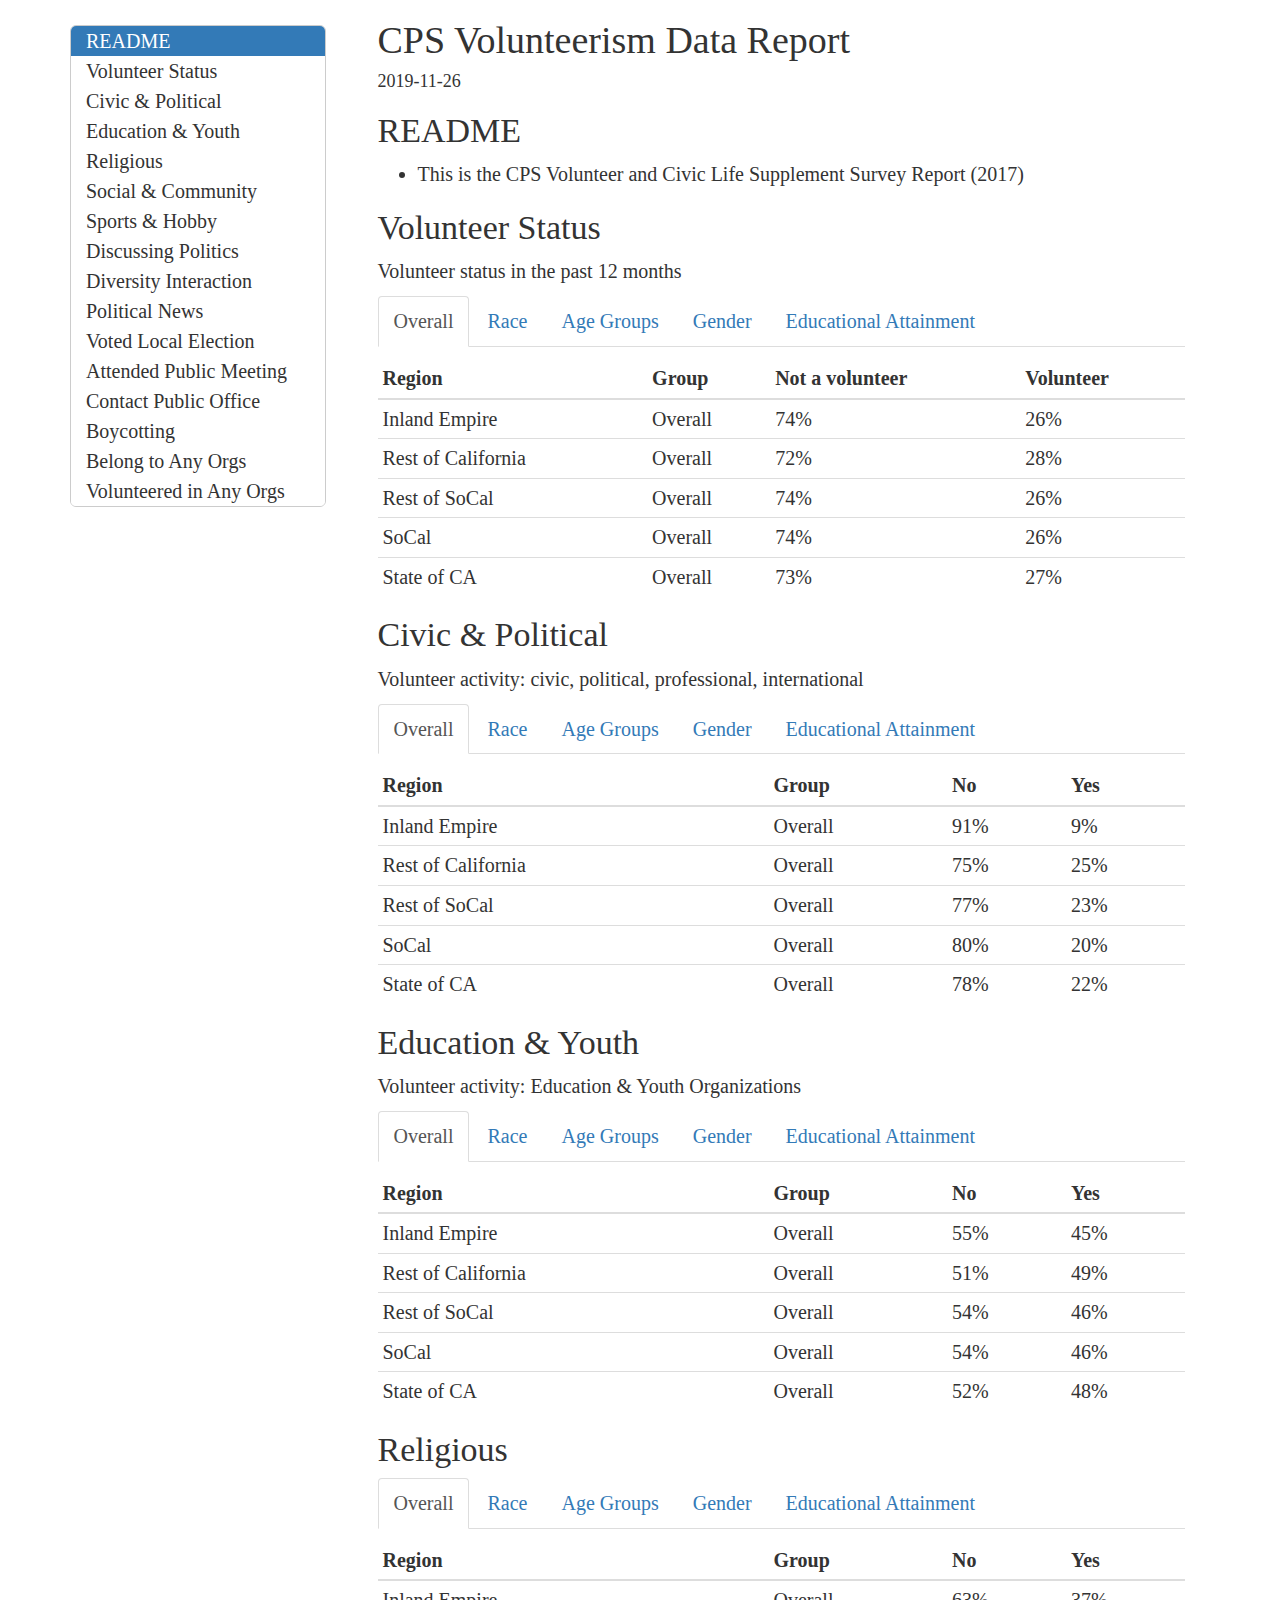
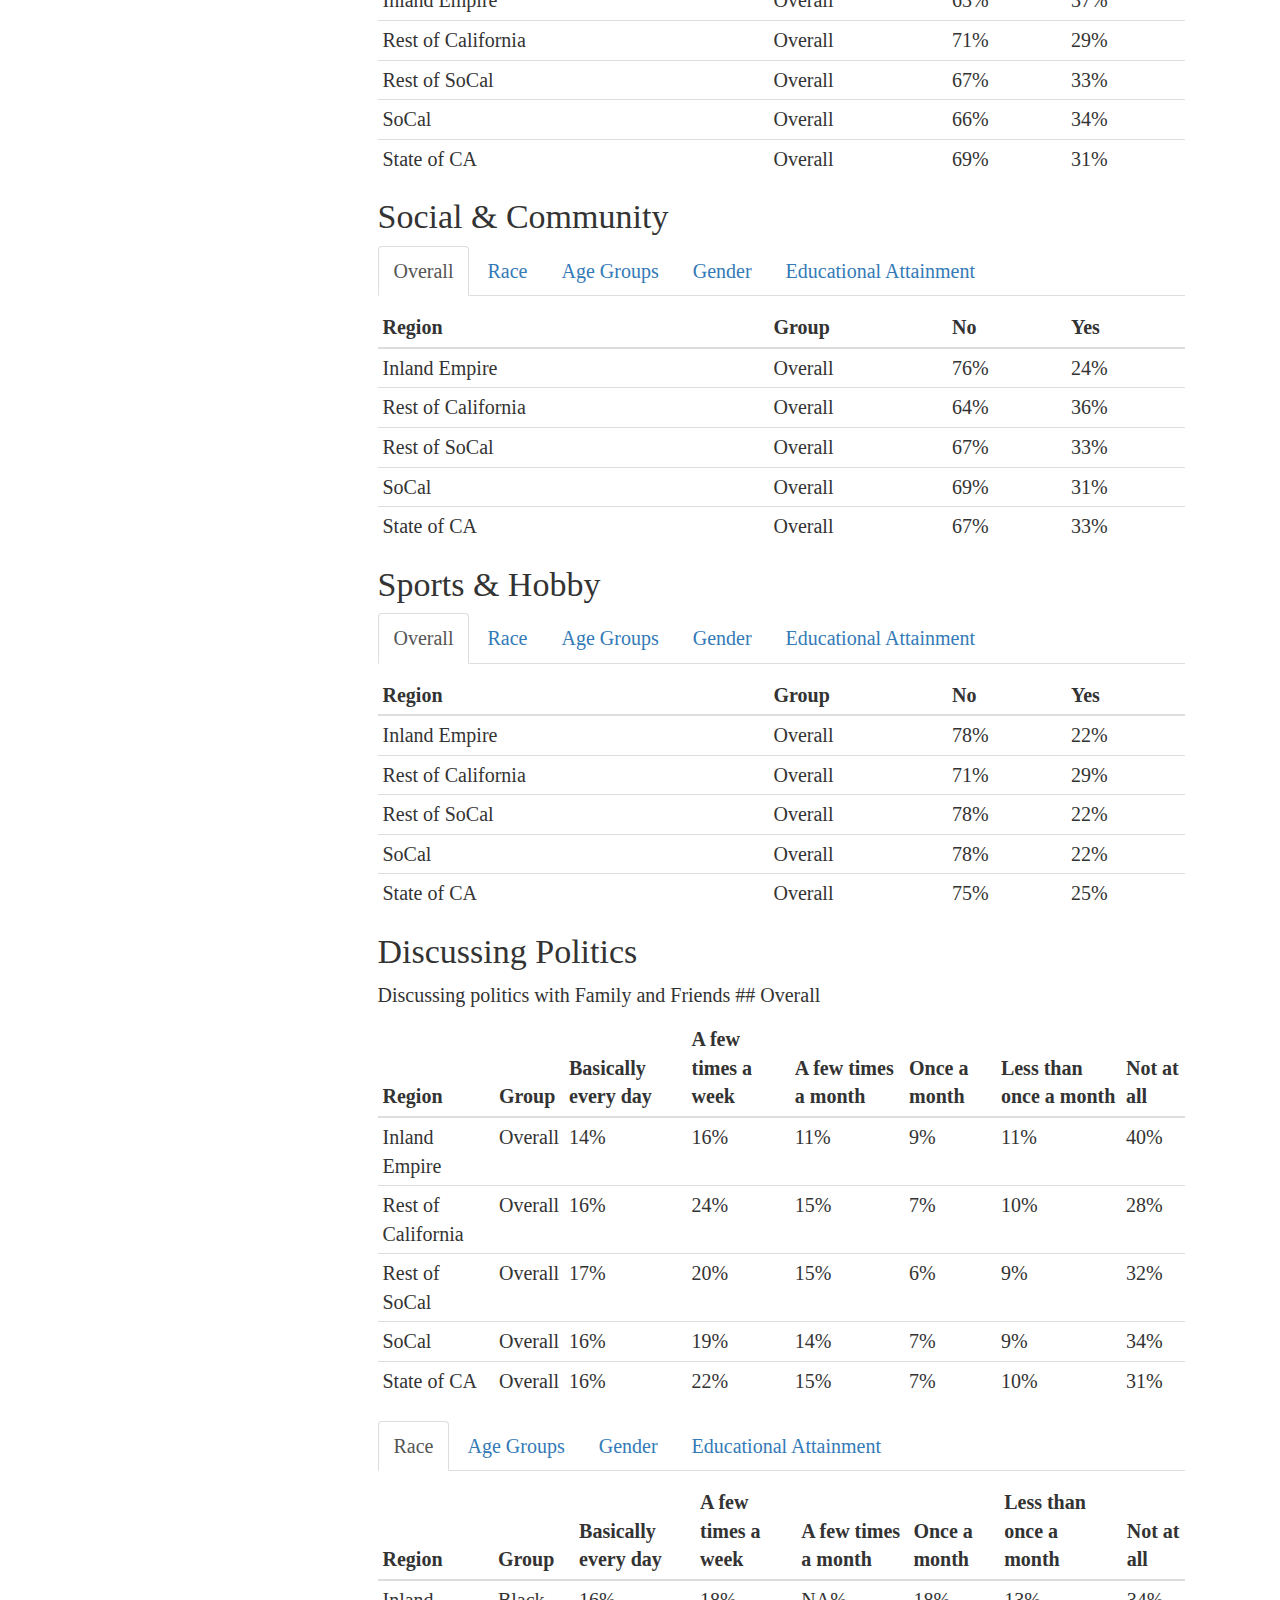
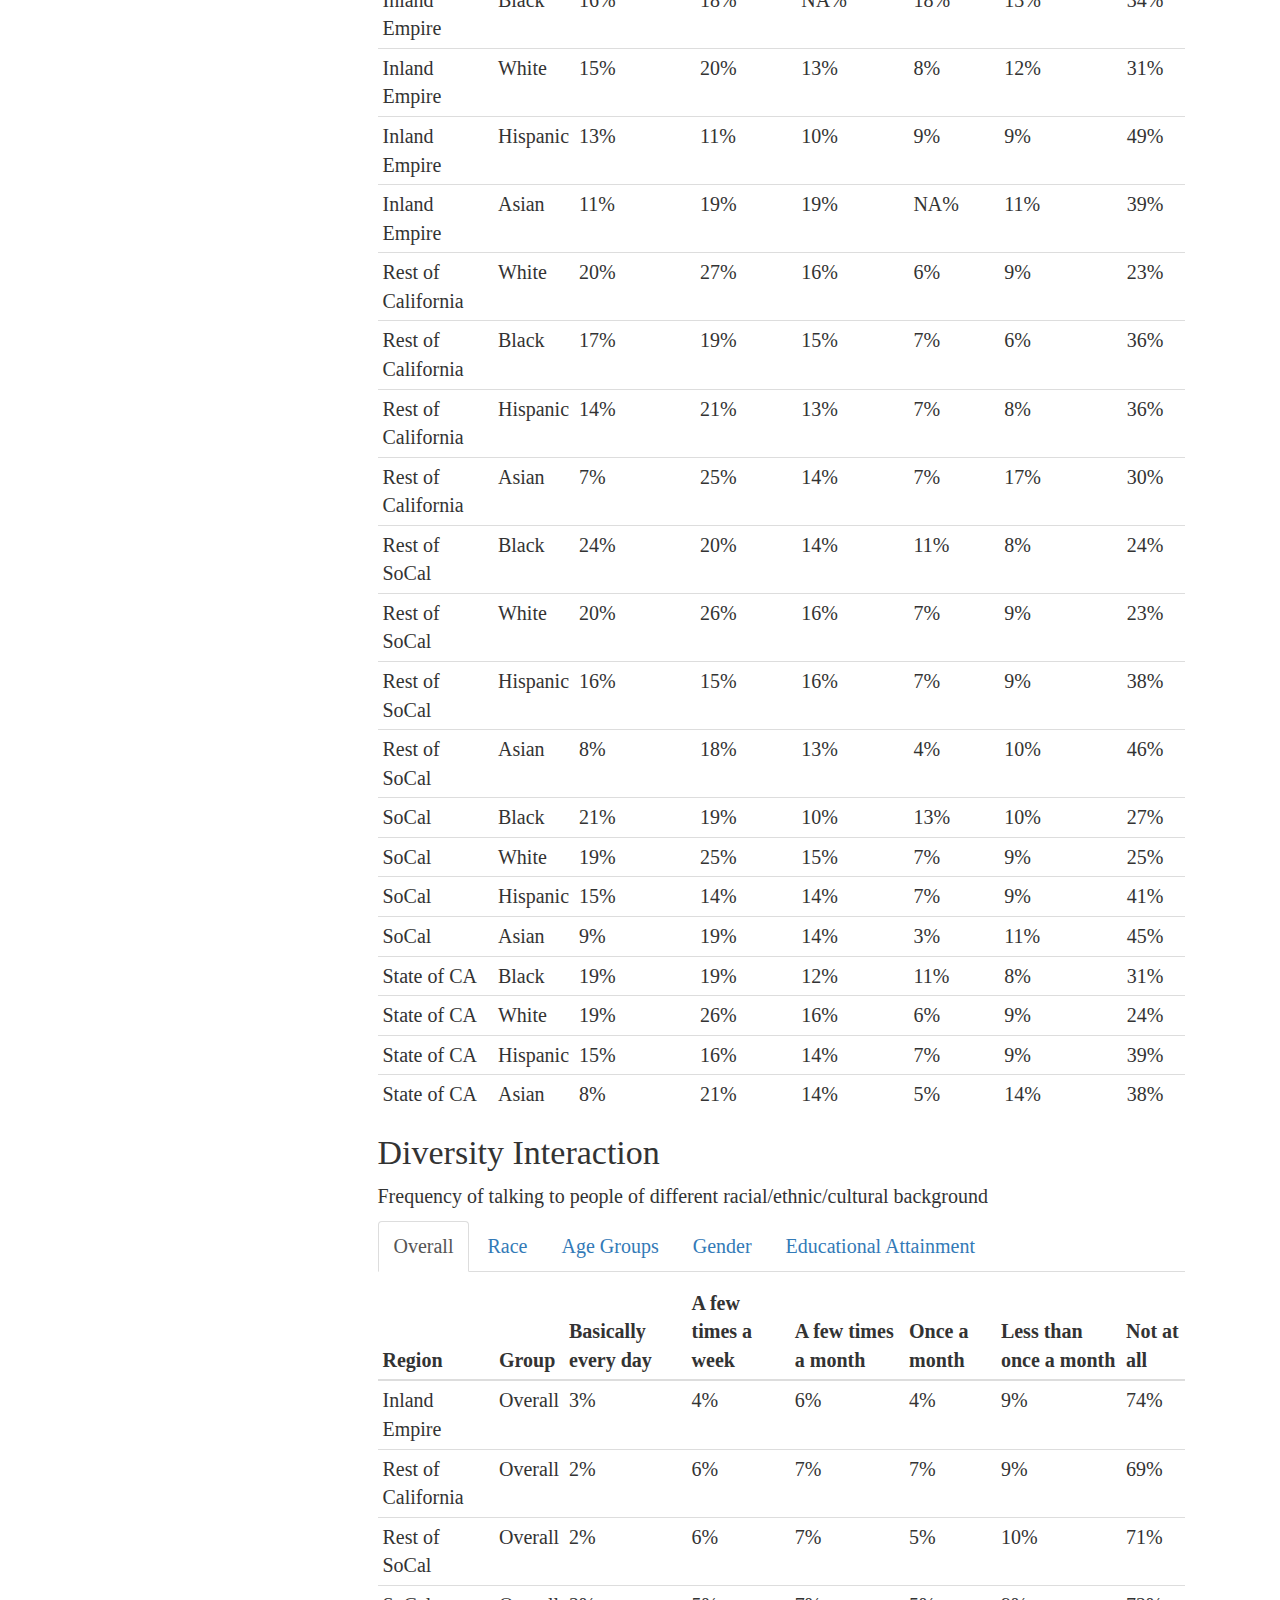
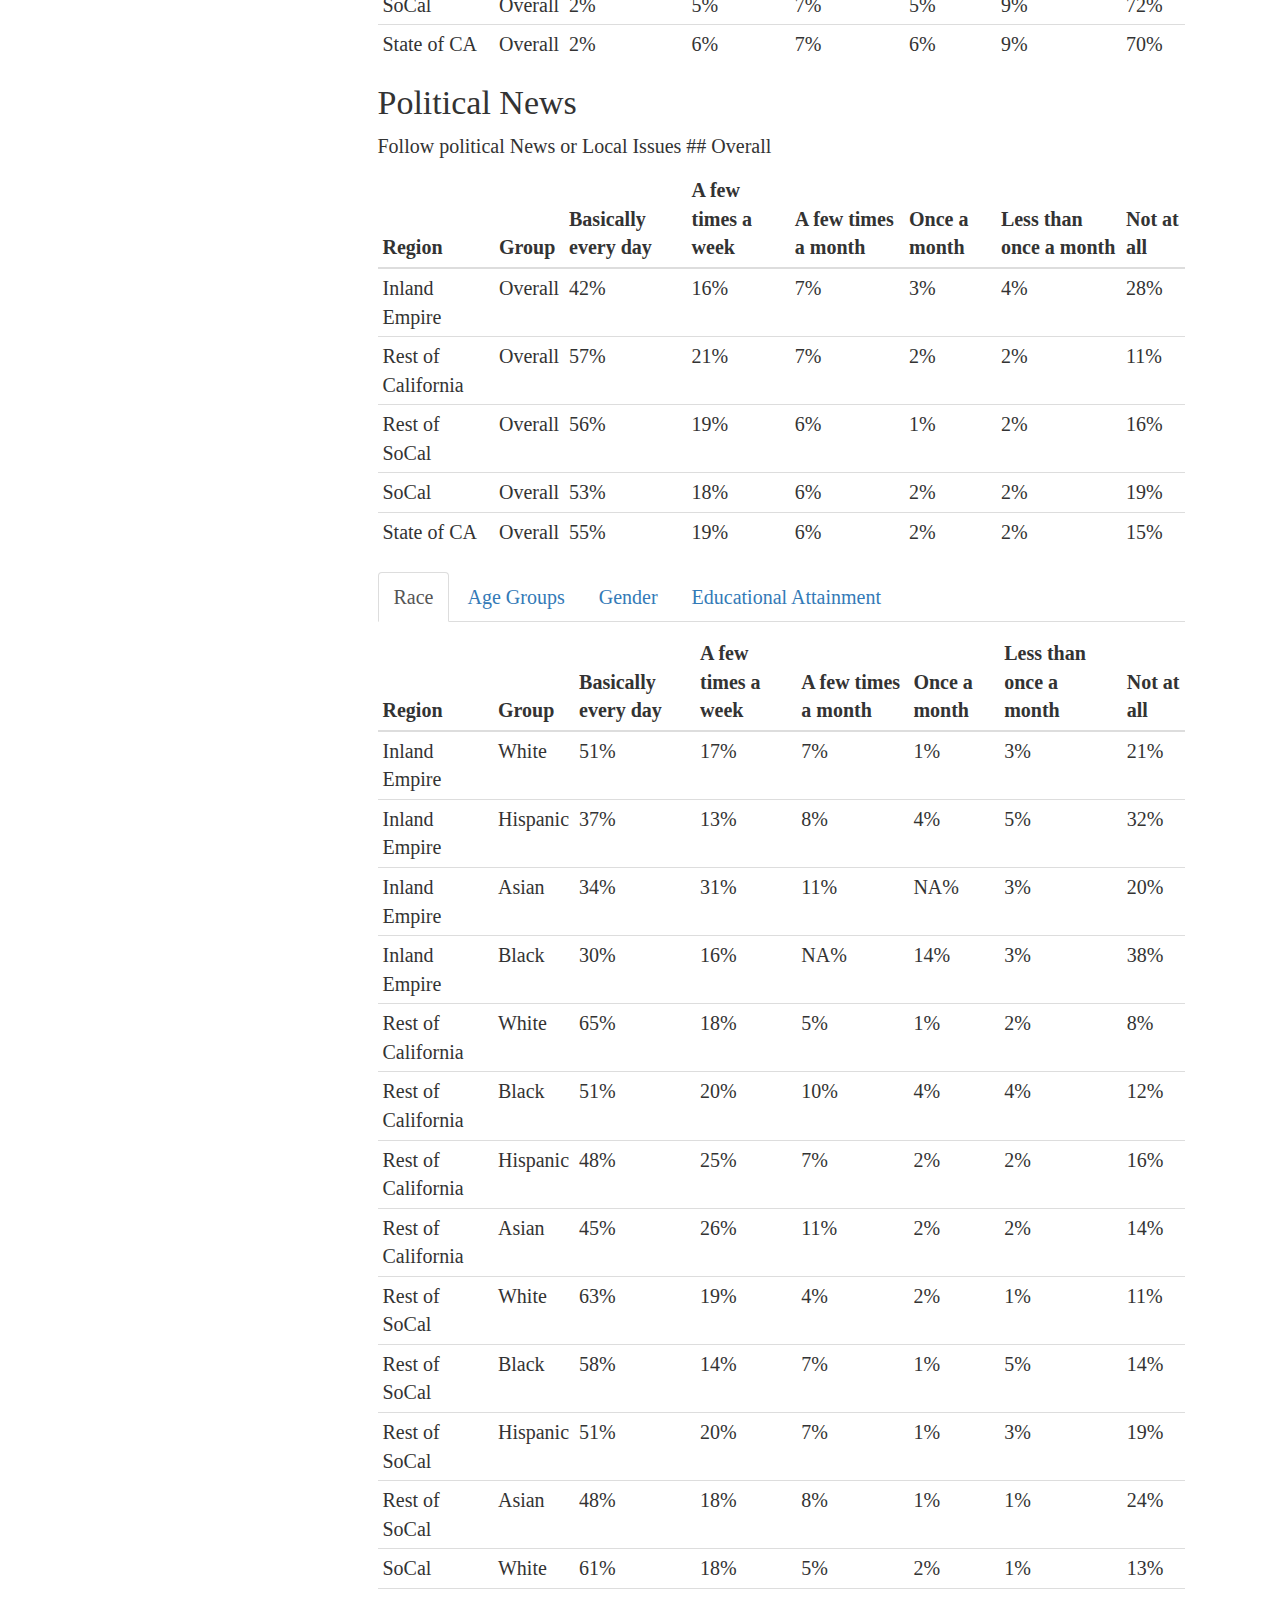
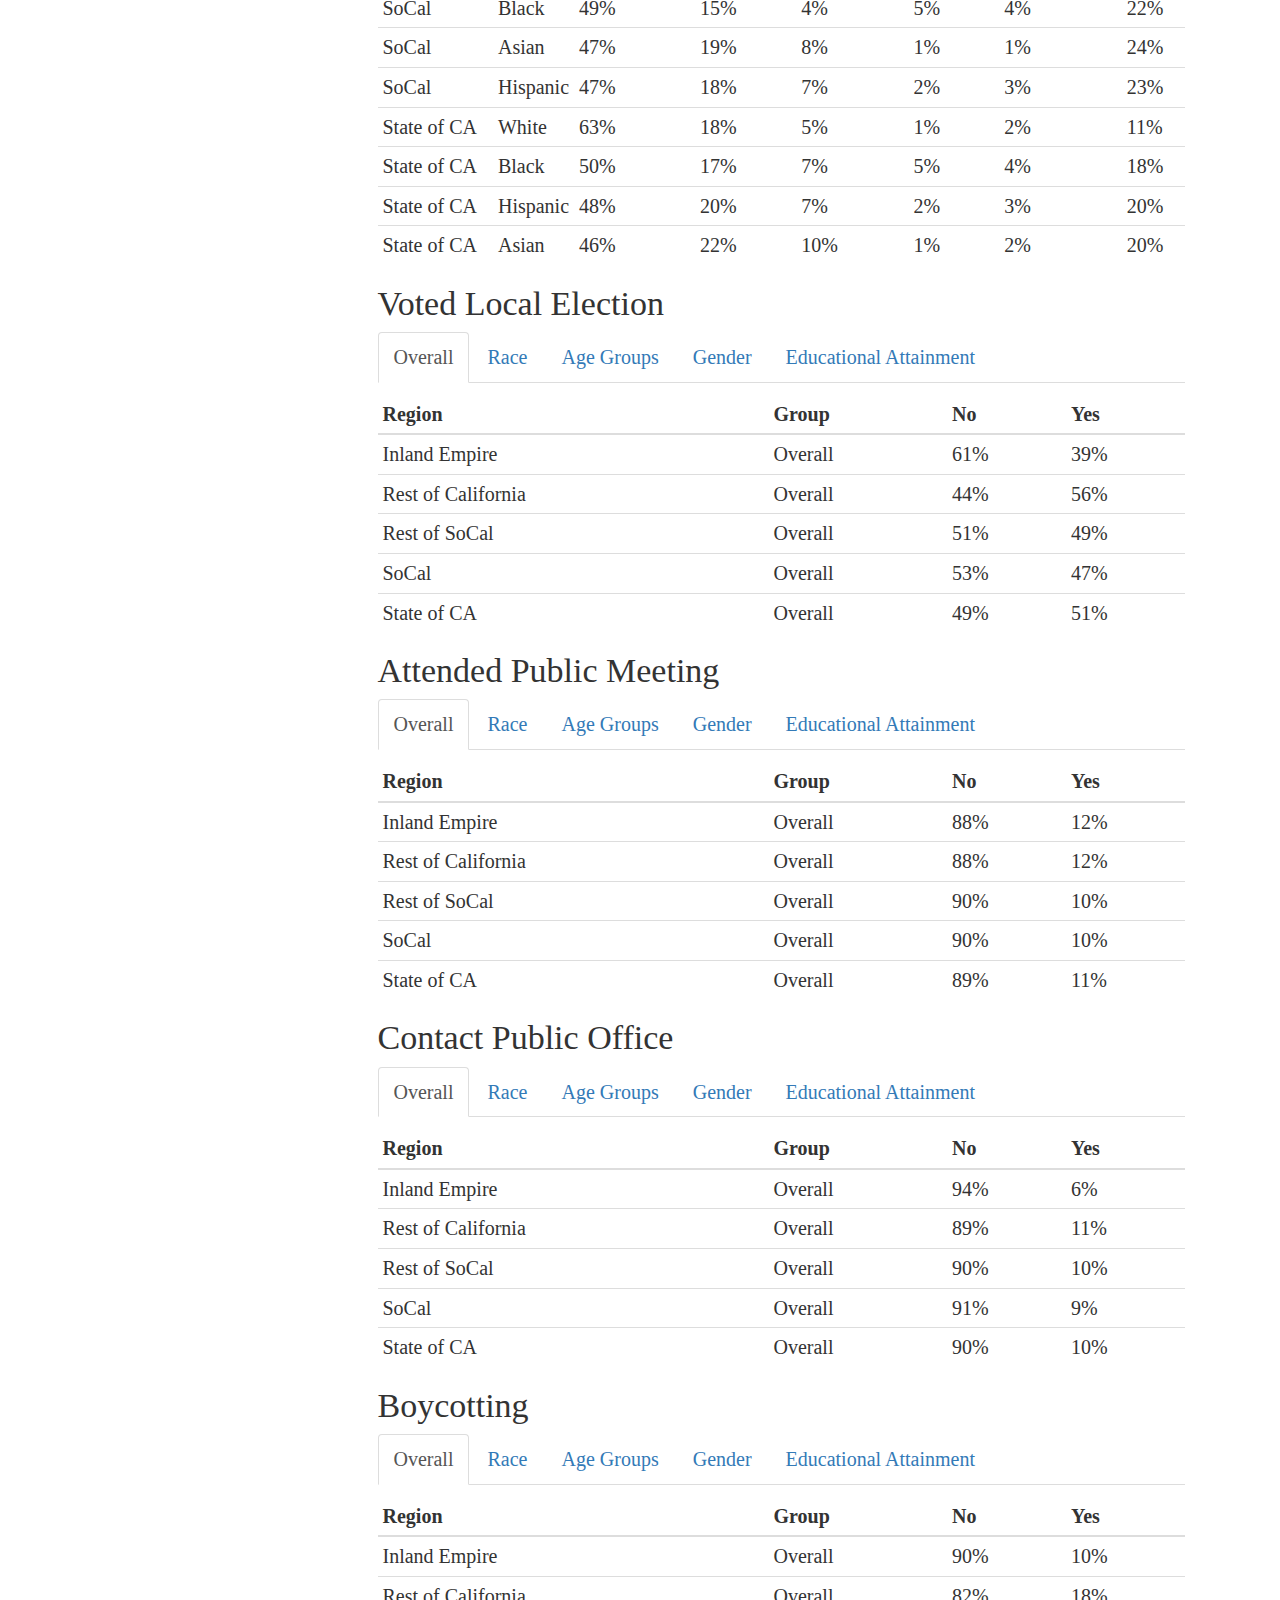
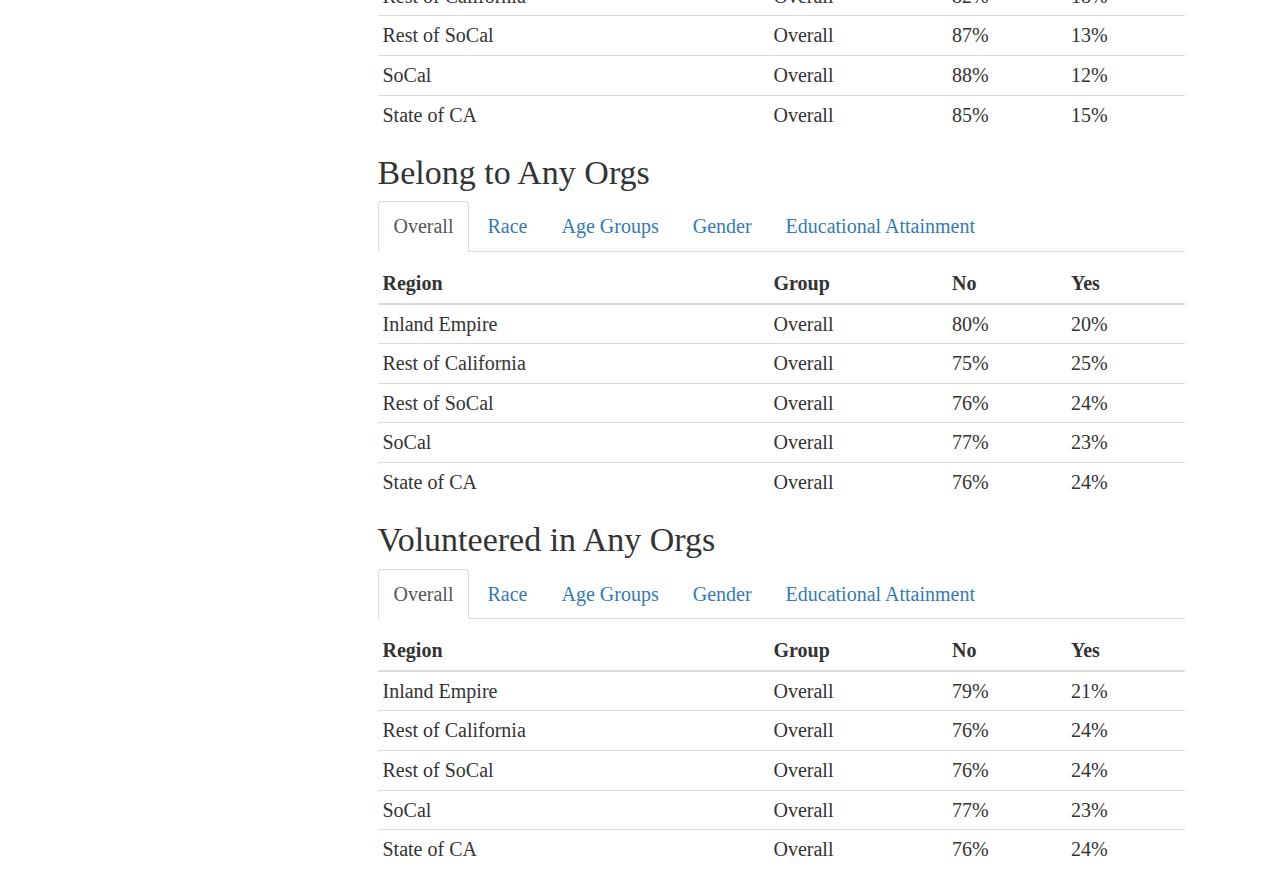
==== CPS_volunteerism_report.html @ d1288015 "knit html of cps data volunteer supplement 2017 crosstabs" ====
<!DOCTYPE html>

<html xmlns="http://www.w3.org/1999/xhtml">

<head>

<meta charset="utf-8" />
<meta http-equiv="Content-Type" content="text/html; charset=utf-8" />
<meta name="generator" content="pandoc" />
<meta http-equiv="X-UA-Compatible" content="IE=EDGE" />



<meta name="date" content="2019-11-26" />

<title>CPS Volunteerism Data Report</title>

<script src="[data-uri]"></script>
<meta name="viewport" content="width=device-width, initial-scale=1" />
<link href="data:text/css;charset=utf-8,html%7Bfont%2Dfamily%3Asans%2Dserif%3B%2Dwebkit%2Dtext%2Dsize%2Dadjust%3A100%25%3B%2Dms%2Dtext%2Dsize%2Dadjust%3A100%25%7Dbody%7Bmargin%3A0%7Darticle%2Caside%2Cdetails%2Cfigcaption%2Cfigure%2Cfooter%2Cheader%2Chgroup%2Cmain%2Cmenu%2Cnav%2Csection%2Csummary%7Bdisplay%3Ablock%7Daudio%2Ccanvas%2Cprogress%2Cvideo%7Bdisplay%3Ainline%2Dblock%3Bvertical%2Dalign%3Abaseline%7Daudio%3Anot%28%5Bcontrols%5D%29%7Bdisplay%3Anone%3Bheight%3A0%7D%5Bhidden%5D%2Ctemplate%7Bdisplay%3Anone%7Da%7Bbackground%2Dcolor%3Atransparent%7Da%3Aactive%2Ca%3Ahover%7Boutline%3A0%7Dabbr%5Btitle%5D%7Bborder%2Dbottom%3A1px%20dotted%7Db%2Cstrong%7Bfont%2Dweight%3A700%7Ddfn%7Bfont%2Dstyle%3Aitalic%7Dh1%7Bmargin%3A%2E67em%200%3Bfont%2Dsize%3A2em%7Dmark%7Bcolor%3A%23000%3Bbackground%3A%23ff0%7Dsmall%7Bfont%2Dsize%3A80%25%7Dsub%2Csup%7Bposition%3Arelative%3Bfont%2Dsize%3A75%25%3Bline%2Dheight%3A0%3Bvertical%2Dalign%3Abaseline%7Dsup%7Btop%3A%2D%2E5em%7Dsub%7Bbottom%3A%2D%2E25em%7Dimg%7Bborder%3A0%7Dsvg%3Anot%28%3Aroot%29%7Boverflow%3Ahidden%7Dfigure%7Bmargin%3A1em%2040px%7Dhr%7Bheight%3A0%3B%2Dwebkit%2Dbox%2Dsizing%3Acontent%2Dbox%3B%2Dmoz%2Dbox%2Dsizing%3Acontent%2Dbox%3Bbox%2Dsizing%3Acontent%2Dbox%7Dpre%7Boverflow%3Aauto%7Dcode%2Ckbd%2Cpre%2Csamp%7Bfont%2Dfamily%3Amonospace%2Cmonospace%3Bfont%2Dsize%3A1em%7Dbutton%2Cinput%2Coptgroup%2Cselect%2Ctextarea%7Bmargin%3A0%3Bfont%3Ainherit%3Bcolor%3Ainherit%7Dbutton%7Boverflow%3Avisible%7Dbutton%2Cselect%7Btext%2Dtransform%3Anone%7Dbutton%2Chtml%20input%5Btype%3Dbutton%5D%2Cinput%5Btype%3Dreset%5D%2Cinput%5Btype%3Dsubmit%5D%7B%2Dwebkit%2Dappearance%3Abutton%3Bcursor%3Apointer%7Dbutton%5Bdisabled%5D%2Chtml%20input%5Bdisabled%5D%7Bcursor%3Adefault%7Dbutton%3A%3A%2Dmoz%2Dfocus%2Dinner%2Cinput%3A%3A%2Dmoz%2Dfocus%2Dinner%7Bpadding%3A0%3Bborder%3A0%7Dinput%7Bline%2Dheight%3Anormal%7Dinput%5Btype%3Dcheckbox%5D%2Cinput%5Btype%3Dradio%5D%7B%2Dwebkit%2Dbox%2Dsizing%3Aborder%2Dbox%3B%2Dmoz%2Dbox%2Dsizing%3Aborder%2Dbox%3Bbox%2Dsizing%3Aborder%2Dbox%3Bpadding%3A0%7Dinput%5Btype%3Dnumber%5D%3A%3A%2Dwebkit%2Dinner%2Dspin%2Dbutton%2Cinput%5Btype%3Dnumber%5D%3A%3A%2Dwebkit%2Douter%2Dspin%2Dbutton%7Bheight%3Aauto%7Dinput%5Btype%3Dsearch%5D%7B%2Dwebkit%2Dbox%2Dsizing%3Acontent%2Dbox%3B%2Dmoz%2Dbox%2Dsizing%3Acontent%2Dbox%3Bbox%2Dsizing%3Acontent%2Dbox%3B%2Dwebkit%2Dappearance%3Atextfield%7Dinput%5Btype%3Dsearch%5D%3A%3A%2Dwebkit%2Dsearch%2Dcancel%2Dbutton%2Cinput%5Btype%3Dsearch%5D%3A%3A%2Dwebkit%2Dsearch%2Ddecoration%7B%2Dwebkit%2Dappearance%3Anone%7Dfieldset%7Bpadding%3A%2E35em%20%2E625em%20%2E75em%3Bmargin%3A0%202px%3Bborder%3A1px%20solid%20silver%7Dlegend%7Bpadding%3A0%3Bborder%3A0%7Dtextarea%7Boverflow%3Aauto%7Doptgroup%7Bfont%2Dweight%3A700%7Dtable%7Bborder%2Dspacing%3A0%3Bborder%2Dcollapse%3Acollapse%7Dtd%2Cth%7Bpadding%3A0%7D%40media%20print%7B%2A%2C%3Aafter%2C%3Abefore%7Bcolor%3A%23000%21important%3Btext%2Dshadow%3Anone%21important%3Bbackground%3A0%200%21important%3B%2Dwebkit%2Dbox%2Dshadow%3Anone%21important%3Bbox%2Dshadow%3Anone%21important%7Da%2Ca%3Avisited%7Btext%2Ddecoration%3Aunderline%7Da%5Bhref%5D%3Aafter%7Bcontent%3A%22%20%28%22%20attr%28href%29%20%22%29%22%7Dabbr%5Btitle%5D%3Aafter%7Bcontent%3A%22%20%28%22%20attr%28title%29%20%22%29%22%7Da%5Bhref%5E%3D%22javascript%3A%22%5D%3Aafter%2Ca%5Bhref%5E%3D%22%23%22%5D%3Aafter%7Bcontent%3A%22%22%7Dblockquote%2Cpre%7Bborder%3A1px%20solid%20%23999%3Bpage%2Dbreak%2Dinside%3Aavoid%7Dthead%7Bdisplay%3Atable%2Dheader%2Dgroup%7Dimg%2Ctr%7Bpage%2Dbreak%2Dinside%3Aavoid%7Dimg%7Bmax%2Dwidth%3A100%25%21important%7Dh2%2Ch3%2Cp%7Borphans%3A3%3Bwidows%3A3%7Dh2%2Ch3%7Bpage%2Dbreak%2Dafter%3Aavoid%7D%2Enavbar%7Bdisplay%3Anone%7D%2Ebtn%3E%2Ecaret%2C%2Edropup%3E%2Ebtn%3E%2Ecaret%7Bborder%2Dtop%2Dcolor%3A%23000%21important%7D%2Elabel%7Bborder%3A1px%20solid%20%23000%7D%2Etable%7Bborder%2Dcollapse%3Acollapse%21important%7D%2Etable%20td%2C%2Etable%20th%7Bbackground%2Dcolor%3A%23fff%21important%7D%2Etable%2Dbordered%20td%2C%2Etable%2Dbordered%20th%7Bborder%3A1px%20solid%20%23ddd%21important%7D%7D%40font%2Dface%7Bfont%2Dfamily%3A%27Glyphicons%20Halflings%27%3Bsrc%3Aurl%28data%3Aapplication%2Fvnd%2Ems%2Dfontobject%3Bbase64%2Cn04AAEFNAAACAAIABAAAAAAABQAAAAAAAAABAJABAAAEAExQAAAAAAAAAAIAAAAAAAAAAAEAAAAAAAAAJxJ%[base64]%2FSEdmjKHUbyow8ATBE40IvWA3vTu8LiABDQ%2BpexwUMcm1SMnNryctQSiI1K5ZnbOlXKmnVV5YvRe6RnNMFNCOs1KNVpn6yZhCJkRtVRNzEufeIq7HgSrcx4S8h%2Fv4vnrrKc6oCNxmSk2uKlZQHBii6iKFoH0746ThvkO1kJHlxjrkxs%2BLWORaDQBEtiYJIR5IB9Bi1UyL4Rmr0BNigNkMzlKQmnofBHviqVzUxwdMb3NdCn69hy%2BpRYVKGVS%2F1tnsqv4LL7wCCPZZAZPT4aCShHjHJVNuXbmMrY5LeQaGnvAkXlVrJgKRAUdFjrWEah9XebPeQMj7KS7DIBAFt8ycgC5PLGUOHSE3ErGZCiViNLL5ZARfywnCoZaKQCu6NuFX42AEeKtKUGnr%2FCm2Cy8tpFhBPMW5Fxi4Qm4TkDWh4IWFDClhU2hRWosUWqcKLlgyXB%2BlSHaWaHiWlBAR8SeSgSPCQxdVQgzUixWKSTrIQEbU94viDctkvX%2BVSjJuUmV8L4CXShI11esnp0pjWNZIyxKHS4wVQ2ime1P4RnhvGw0aDN1OLAXGERsB7buFpFGGBAre4QEQR0HOIO5oYH305G%2BKspT%2FFupEGGafCCwxSe6ZUa%2B073rXHnNdVXE6eWvibUS27XtRzkH838mYLMBmYysZTM0EM3A1fbpCBYFccN1B%2FEnCYu%2FTgCGmr7bMh8GfYL%2BBfcLvB0gRagC09w9elfldaIy%2FhNCBLRgBgtCC7jAF63wLSMAfbfAlEggYU0bUA7ACCJmTDpEmJtI78w4%2FBO7dN7JR7J7ZvbYaUbaILSQsRBiF3HGk5fEg6p9unwLvn98r%2BvnsV%2B372uf1xBLq4qU%2F45fTuqaAP%2BpssmCCCTF0mhEow8ZXZOS8D7Q85JsxZ%2BAzok7B7O%2Ff6J8AzYBySZQB%2FQHYUSA%2BEeQhEWiS6AIQzgcsDiER4MjgMBAWDV4AgQ3g1eBgIdweCQmCjJEMkJ%2BPKRWyFHHmg1Wi%2F6xzUgA0LREoKJChwnQa9B%2B5RQZRB3IlBlkAnxyQNaANwHMowzlYSMCBgnbpzvqpl0iTJNCQidDI9ZrSYNIRBhHtUa5YHMHxyGEik9hDE0AKj72AbTCaxtHPUaKZdAZSnQTyjGqGLsmBStCejApUhg4uBMU6mATujEl%2BKdDPbI6Ag4vLr%2BhjY6lbjBeoLKnZl0UZgRX8gTySOeynZVz1wOq7e1hFGYIq%2BMhrGxDLak0PrwYzSXtcuyhXEhwOYofiW%2BEcI%2Fjw8P6IY6ed%2BetAbuqKp5QIapT77LnAe505lMuqL79a0ut4rWexzFttsOsLDy7zvtQzcq3U1qabe7tB0wHWVXji%2BzDbo8x8HyIRUbXnwUcklFv51fvTymiV%2BMXLSmGH9d9%2BaXpD5X6lao41anWGig7IwIdnoBY2ht%2FpO9mClLo4NdXHAsefqWUKlXJkbqPOFhMoR4aiA1BXqhRNbB2Xwi%2B7u%2FjpAoOpKJ0UX24EsrzMfHXViakCNcKjBxuQX8BO0ZqjJ3xXzf%2B61t2VXOSgJ8xu65QKgtN6FibPmPYsXbJRHHqbgATcSZxBqGiDiU4NNNsYBsKD0MIP%2FOfKnlk%2FLkaid%[base64]%2FgFtuW0wR4cgd%2BZKesSV7QkNE2kw6AV4hoIuC02LGmTomyf8PiO6CZzOTLTPQ%2BHW06H%2Btx%2BbQ8LmDYg1pTFrp2oJXgkZTyeRJZM0C8aE2LpFrNVDuhARsN543%2FFV6klQ6Tv1OoZGXLv0igKrl%2FCmJxRmX7JJbJ998VSIPQRyDBICzl4JJlYHbdql30NvYcOuZ7a10uWRrgoieOdgIm4rlq6vNOQBuqESLbXG5lzdJGHw2m0sDYmODXbYGTfSTGRKpssTO95fothJCjUGQgEL4yKoGAF%2F0SrpUDNn8CBgBcSDQByAeNkCXp4S4Ro2Xh4OeaGRgR66PVOsU8bc6TR5%[base64]%2F1SgRCJ1dk4UdBT7OoyuNgLs0oCd8RnrEIb6QdMxT2QjD4zMrJkfgx5aDMcA4orsTtKCqWb%2FVeyceqa5OGSmB28YwH4rFbkQaLoUN8OQQYnD3w2eXpI4ScQfbCUZiJ4yMOIKLyyTc7BQ4uXUw6Ee6%2FxM%2B4Y67ngNBknxIPwuppgIhFcwJyr6EIj%2BLzNj%2FmfR2vhhRlx0BILZoAYruF0caWQ7YxO66UmeguDREAFHYuC7HJviRgVO6ruJH59h%2FC%2FPkgSle8xNzZJULLWq9JMDTE2fjGE146a1Us6PZDGYle6ldWRqn%2FpdpgHKNGrGIdkRK%2BKPETT9nKT6kLyDI8xd9A1FgWmXWRAIHwZ37WyZHOVyCadJEmMVz0MadMjDrPho%2BEIochkVC2xgGiwwsQ6DMv2P7UXqT4x7CdcYGId2BJQQa85EQKmCmwcRejQ9Bm4oATENFPkxPXILHpMPUyWTI5rjNOsIlmEeMbcOCEqInpXACYQ9DDxmFo9vcmsDblcMtg4tqBerNngkIKaFJmrQAPnq1dEzsMXcwjcHdfdCibcAxxA%2Bq%2Fj9m3LM%2FO7WJka4tSidVCjsvo2lQ%2F2ewyoYyXwAYyr2PlRoR5MpgVmSUIrM3PQxXPbgjBOaDQFIyFMJvx3Pc5RSYj12ySVF9fwFPQu2e2KWVoL9q3Ayv3IzpGHUdvdPdrNUdicjsTQ2ISy7QU3DrEytIjvbzJnAkmANXjAFERA0MUoPF3%2F5KFmW14bBNOhwircYgMqoDpUMcDtCmBE82QM2YtdjVLB4kBuKho%2FbcwQdeboqfQartuU3CsCf%2BcXkgYAqp%2F0Ee3RorAZt0AvvOCSI4JICIlGlsV0bsSid%2FNIEALAAzb6HAgyWHBps6xAOwkJIGcB82CxRQq4sJf3FzA70A%2BTRqcqjEMETCoez3mkPcpnoALs0ugJY8kQwrC%[base64]%2FWDHA60cYFaI%2FPjpzquUqdaYGcIq%2BmLez3WLFFCtNBN2QJcrlcoELgiPku5R5dSlJFaCEqEZle1AQzAKC%2B1SotMcBNyQUFuRHRF6OlimSBgjZeTBCwLyc6A%2BP%2FoFRchXTz5ADknYJHxzrJ5pGuIKRQISU6WyKTBBjD8WozmVYWIsto1AS5rxzKlvJu4E%2FvwOiKxRtCWsDM%2BeTHUrmwrCK5BIfMzGkD%2B0Fk5LzBs0jMYXktNDblB06LMNJ09U8pzSLmo14MS0OMjcdrZ31pyQqxJJpRImlSvfYAK8inkYU52QY2FPEVsjoWewpwhRp5yAuNpkqhdb7ku9Seefl2D0B8SMTFD90xi4CSOwwZy9IKkpMtI3FmFUg3%2FkFutpQGNc3pCR7gvC4sgwbupDu3DyEN%2BW6YGLNM21jpB49irxy9BSlHrVDlnihGKHwPrbVFtc%2Bh1rVQKZduxIyojccZIIcOCmhEnC7UkY68WXKQgLi2JCDQkQWJRQuk60hZp0D3rtCTINSeY9Ej2kIKYfGxwOs4j9qMM7fYZiipzgcf7TamnehqdhsiMiCawXnz4xAbyCkLAx5EGbo3Ax1u3dUIKnTxIaxwQTHehPl3V491H0%2BbC5zgpGz7Io%2BmjdhKlPJ01EeMpM7UsRJMi1nGjmJg35i6bQBAAxjO%2FENJubU2mg3ONySEoWklCwdABETcs7ck3jgiuU9pcKKpbgn%2B3YlzV1FzIkB6pmEDOSSyDfPPlQskznctFji0kpgZjW5RZe6x9kYT4KJcXg0bNiCyif%2BpZACCyRMmYsfiKmN9tSO65F0R2OO6ytlEhY5Sj6uRKfFxw0ijJaAx%2Fk3QgnAFSq27%2F2i4GEBA%2BUvTJKK%2F9eISNvG46Em5RZfjTYLdeD8kdXHyrwId%2FDQZUaMCY4gGbke2C8vfjgV%2FY9kkRQOJIn%2FxM9INZSpiBnqX0Q9GlQPpPKAyO5y%2BW5NMPSRdBCUlmuxl40ZfMCnf2Cp044uI9WLFtCi4YVxKjuRCOBWIb4XbIsGdbo4qtMQnNOQz4XDSui7W%2FN6l54qOynCqD3DpWQ%2BmpD7C40D8BZEWGJX3tlAaZBMj1yjvDYKwCJBa201u6nBKE5UE%2B7QSEhCwrXfbRZylAaAkplhBWX50dumrElePyNMRYUrC99UmcSSNgImhFhDI4BXjMtiqkgizUGCrZ8iwFxU6fQ8GEHCFdLewwxYWxgScAYMdMLmcZR6b7rZl95eQVDGVoUKcRMM1ixXQtXNkBETZkVVPg8LoSrdetHzkuM7DjZRHP02tCxA1fmkXKF3VzfN1pc1cv%2F8lbTIkkYpqKM9VOhp65ktYk%2BQ46myFWBapDfyWUCnsnI00QTBQmuFjMZTcd0V2NQ768Fhpby04k2IzNR1wKabuGJqYWwSly6ocMFGTeeI%2BejsWDYgEvr66QgqdcIbFYDNgsm0x9UHY6SCd5%2B7tpsLpKdvhahIDyYmEJQCqMqtCF6UlrE5GXRmbu%[base64]%2FiOmsLtHSWNUWEGk9hScMPShasUA1AcHOtRZlqMeQ0OzYS9vQvYUjOLrzP07BUAFikcJNMi7gIxEw4pL1G54TcmmmoAQ5s7TGWErJZ2Io4yQ0ljRYhL8H5e62oDtLF8aDpnIvZ5R3GWJyAugdiiJW9hQAVTsnCBHhwu7rkBlBX6r3b7ejEY0k5GGeyKv66v%2B6dg7mcJTrWHbtMywbedYqCQ0FPwoytmSWsL8WTtChZCKKzEF7vP6De4x2BJkkniMgSdWhbeBSLtJZR9CTHetK1xb34AYIJ37OegYIoPVbXgJ%2FqDQK%2BbfCtxQRVKQu77WzOoM6SGL7MaZwCGJVk46aImai9fmam%2BWpHG%2B0BtQPWUgZ7RIAlPq6lkECUhZQ2gqWkMYKcYMYaIc4gYCDFHYa2d1nzp3%2BJ1eCBay8IYZ0wQRKGAqvCuZ%2FUgbQPyllosq%2BXtfKIZOzmeJqRazpmmoP%2F76YfkjzV2NlXTDSBYB04SVlNQsFTbGPk1t%2FI4Jktu0XSgifO2ozFOiwd%2F0SssJDn0dn4xqk4GDTTKX73%2FwQyBLdqgJ%2BWx6AQaba3BA9CKEzjtQYIfAsiYamapq80LAamYjinlKXUkxdpIDk0puXUEYzSalfRibAeDAKpNiqQ0FTwoxuGYzRnisyTotdVTclis1LHRQCy%2FqqL8oUaQzWRxilq5Mi0IJGtMY02cGLD69vGjkj3p6pGePKI8bkBv5evq8SjjyU04vJR2cQXQwSJyoinDsUJHCQ50jrFTT7yRdbdYQMB3MYCb6uBzJ9ewhXYPAIZSXfeEQBZZ3GPN3Nbhh%2FwkvAJLXnQMdi5NYYZ5GHE400GS5rXkOZSQsdZgIbzRnF9ueLnsfQ47wHAsirITnTlkCcuWWIUhJSbpM3wWhXNHvt2xUsKKMpdBSbJnBMcihkoDqAd1Zml%2FR4yrzow1Q2A5G%2Bkzo%2FRhRxQS2lCSDRV8LlYLBOOoo1bF4jwJAwKMK1tWLHlu9i0j4Ig8qVm6wE1DxXwAwQwsaBWUg2pOOol2dHxyt6npwJEdLDDVYyRc2D0HbcbLUJQj8gPevQBUBOUHXPrsAPBERICpnYESeu2OHotpXQxRGlCCtLdIsu23MhZVEoJg8Qumj%2FUMMc34IBqTKLDTp76WzL%2FdMjCxK7MjhiGjeYAC%2Fkj%2FjY%2FRde7hpSM1xChrog6yZ7OWTuD56xBJnGFE%2BpT2ElSyCnJcwVzCjkqeNLfMEJqKW0G7OFIp0G%2B9mh50I9o8k1tpCY0xYqFNIALgIfc2me4n1bmJnRZ89oepgLPT0NTMLNZsvSCZAc3TXaNB07vail36%2FdBySis4m9%2FDR8izaLJW6bWCkVgm5T%2Bius3ZXq4xI%2BGnbveLbdRwF2mNtsrE0JjYc1AXknCOrLSu7Te%2Fr4dPYMCl5qtiHNTn%2BTPbh1jCBHH%2BdMJNhwNgs3nT%2BOhQoQ0vYif56BMG6WowAcHR3DjQolxLzyVekHj00PBAaW7IIAF1EF%2BuRIWyXjQMAs2chdpaKPNaB%2BkSezYt0%2BCA04sOg5vx8Fr7Ofa9sUv87h7SLAUFSzbetCCZ9pmyLt6l6%2FTzoA1%2FZBG9bIUVHLAbi%2FkdBFgYGyGwRQGBpkqCEg2ah9UD6EedEcEL3j4y0BQQCiExEnocA3SZboh%2Bepgd3YsOkHskZwPuQ5OoyA0fTA5AXrHcUOQF%2BzkJHIA7PwCDk1gGVmGUZSSoPhNf%2BTklauz98QofOlCIQ%2FtCD4dosHYPqtPCXB3agggQQIqQJsSkB%2Bqn0rkQ1toJjON%2FOtCIB9RYv3PqRA4C4U68ZMlZn6BdgEvi2ziU%2BTQ6NIw3ej%2BAtDwMGEZk7e2IjxUWKdAxyaw9OCwSmeADTPPleyk6UhGDNXQb%2B%2BW6Uk4q6F7%2Frg6WVTo82IoCxSIsFDrav4EPHphD3u4hR53WKVvYZUwNCCeM4PMBWzK%2BEfIthZOkuAwPo5C5jgoZgn6dUdvx5rIDmd58cXXdKNfw3l%2BwM2UjgrDJeQHhbD7HW2QDoZMCujgIUkk5Fg8VCsdyjOtnGRx8wgKRPZN5dR0zPUyfGZFVihbFRniXZFOZGKPnEQzU3AnD1KfR6weHW2XS6KbPJxUkOTZsAB9vTVp3Le1F8q5l%2BDMcLiIq78jxAImD2pGFw0VHfRatScGlK6SMu8leTmhUSMy8Uhdd6xBiH3Gdman4tjQGLboJfqz6fL2WKHTmrfsKZRYX6BTDjDldKMosaSTLdQS7oDisJNqAUhw1PfTlnacCO8vl8706Km1FROgLDmudzxg%2BEWTiArtHgLsRrAXYWdB0NmToNCJdKm0KWycZQqb%2BMw76Qy29iQ5up%2FX7oyw8QZ75kP5F6iJAJz6KCmqxz8fEa%2FxnsMYcIO%2FvEkGRuMckhr4rIeLrKaXnmIzlNLxbFspOphkcnJdnz%2FChp%2FVlpj2P7jJQmQRwGnltkTV5dbF9fE3%2FfxoSqTROgq9wFUlbuYzYcasE0ouzBo%2BdDCDzxKAfhbAZYxQiHrLzV2iVexnDX%2FQnT1fsT%2Fxuhu1ui5qIytgbGmRoQkeQooO8eJNNZsf0iALur8QxZFH0nCMnjerYQqG1pIfjyVZWxhVRznmmfLG00BcBWJE6hzQWRyFknuJnXuk8A5FRDCulwrWASSNoBtR%2BCtGdkPwYN2o7DOw%2FVGlCZPusRBFXODQdUM5zeHDIVuAJBLqbO%2Ff9Qua%2BpDqEPk230Sob9lEZ8BHiCorjVghuI0lI4JDgHGRDD%2FprQ84B1pVGkIpVUAHCG%2Biz3Bn3qm2AVrYcYWhock4jso5%2BJ7HfHVj4WMIQdGctq3psBCVVzupQOEioBGA2Bk%2BUILT7%2BVoX5mdxxA5fS42gISQVi%2FHTzrgMxu0fY6hE1ocUwwbsbWcezrY2n6S8%2F6cxXkOH4prpmPuFoikTzY7T85C4T2XYlbxLglSv2uLCgFv8Quk%2FwdesUdWPeHYIH0R729JIisN9Apdd4eB10aqwXrPt%2BSu9mA8k8n1sjMwnfsfF2j3jMUzXepSHmZ%2FBfqXvzgUNQQWOXO8YEuFBh4QTYCkOAPxywpYu1VxiDyJmKVcmJPGWk%2Fgc3Pov02StyYDahwmzw3E1gYC9wkupyWfDqDSUMpCTH5e5N8B%2F%2FlHiMuIkTNw4USHrJU67bjXGqNav6PBuQSoqTxc8avHoGmvqNtXzIaoyMIQIiiUHIM64cXieouplhNYln7qgc4wBVAYR104kO%2BCvKqsg4yIUlFNThVUAKZxZt1XA34h3TCUUiXVkZ0w8Hh2R0Z5L0b4LZvPd%2Fp1gi%2F07h8qfwHrByuSxglc9cI4QIg2oqvC%2Fqm0i7tjPLTgDhoWTAKDO2ONW5oe%2B%2FeKB9vZB8K6C25yCZ9RFVMnb6NRdRjyVK57CHHSkJBfnM2%2Fj4ODUwRkqrtBBCrDsDpt8jhZdXoy%2F1BCqw3sSGhgGGy0a5Jw6BP%2FTExoCmNFYjZl248A0osgPyGEmRA%2BfAsqPVaNAfytu0vuQJ7rk3J4kTDTR2AlCHJ5cls26opZM4w3jMULh2YXKpcqGBtuleAlOZnaZGbD6DHzMd6i2oFeJ8z9XYmalg1Szd%2FocZDc1C7Y6vcALJz2lYnTXiWEr2wawtoR4g3jvWUU2Ngjd1cewtFzEvM1NiHZPeLlIXFbBPawxNgMwwAlyNSuGF3zizVeOoC9bag1qRAQKQE%2FEZBWC2J8mnXAN2aTBboZ7HewnObE8CwROudZHmUM5oZ%2FUgd%2FJZQK8lvAm43uDRAbyW8gZ%2BZGq0EVerVGUKUSm%2FIdn8AQHdR4m7bue88WBwft9mSCeMOt1ncBwziOmJYI2ZR7ewNMPiCugmSsE4EyQ%2BQATJG6qORMGd4snEzc6B4shPIo4G1T7PgSm8PY5eUkPdF8JZ0VBtadbHXoJgnEhZQaODPj2gpODKJY5Yp4DOsLBFxWbvXN755KWylJm%2BoOd4zEL9Hpubuy2gyyfxh8oEfFutnYWdfB8PdESLWYvSqbElP9qo3u6KTmkhoacDauMNNjj0oy40DFV7Ql0aZj77xfGl7TJNHnIwgqOkenruYYNo6h724%2BzUQ7%2BvkCpZB%2BpGA562hYQiDxHVWOq0oDQl%2FQsoiY%2BcuI7iWq%2FZIBtHcXJ7kks%2Bh2fCNUPA82BzjnqktNts%2BRLdk1VSu%2BtqEn7QZCCsvEqk6FkfiOYkrsw092J8jsfIuEKypNjLxrKA9kiA19mxBD2suxQKCzwXGws7kEJvlhUiV9tArLIdZW0IORcxEzdzKmjtFhsjKy%2F44XYXdI5noQoRcvjZ1RMPACRqYg2V1%2BOwOepcOknRLLFdYgTkT5UApt%2FJhLM3jeFYprZV%2BZow2g8fP%2BU68hkKFWJj2yBbKqsrp25xkZX1DAjUw52IMYWaOhab8Kp05VrdNftqwRrymWF4OQSjbdfzmRZirK8FMJELEgER2PHjEAN9pGfLhCUiTJFbd5LBkOBMaxLr%2FA1SY9dXFz4RjzoU9ExfJCmx%2FI9FKEGT3n2cmzl2X42L3Jh%2BAbQq6sA%2BSs1kitoa4TAYgKHaoybHUDJ51oETdeI%2F9ThSmjWGkyLi5QAGWhL0BG1UsTyRGRJOldKBrYJeB8ljLJHfATWTEQBXBDnQexOHTB%2BUn44zExFE4vLytcu5NwpWrUxO%2F0ZICUGM7hGABXym0V6ZvDST0E370St9MIWQOTWngeoQHUTdCJUP04spMBMS8LSker9cReVQkULFDIZDFPrhTzBl6sed9wcZQTbL%2BBDqMyaN3RJPh%2Fanbx%2BIv%2BqgQdAa3M9Z5JmvYlh4qop%2BHo1F1W5gbOE9YKLgAnWytXElU4G8GtW47lhgFE6gaSs%2Bgs37sFvi0PPVvA5dnCBgILTwoKd%2F%2BDoL9F6inlM7H4rOTzD79KJgKlZO%2FZgt22UsKhrAaXU5ZcLrAglTVKJEmNJvORGN1vqrcfSMizfpsgbIe9zno%2BgBoKVXgIL%2FVI8dB1O5o%2FR3Suez%2FgD7M781ShjKpIIORM%2FnxG%2BjjhhgPwsn2IoXsPGPqYHXA63zJ07M2GPEykQwJBYLK808qYxuIew4frk52nhCsnCYmXiR6CuapvE1IwRB4%2FQftDbEn%2BAucIr1oxrLabRj9q4ae0%2BfXkHnteAJwXRbVkR0mctVSwEbqhJiMSZUp9DNbEDMmjX22m3ABpkrPQQTP3S1sib5pD2VRKRd%2BeNAjLYyT0hGrdjWJZy24OYXRoWQAIhGBZRxuBFMjjZQhpgrWo8SiFYbojcHO8V5DyscJpLTHyx9Fimassyo5U6WNtquUMYgccaHY5amgR3PQzq3ToNM5ABnoB9kuxsebqmYZm0R9qxJbFXCQ1UPyFIbxoUraTJFDpCk0Wk9GaYJKz%2F6oHwEP0Q14lMtlddQsOAU9zlYdMVHiT7RQP3XCmWYDcHCGbVRHGnHuwzScA0BaSBOGkz3lM8CArjrBsyEoV6Ys4qgDK3ykQQPZ3hCRGNXQTNNXbEb6tDiTDLKOyMzRhCFT%2BmAUmiYbV3YQVqFVp9dorv%2BTsLeCykS2b5yyu8AV7IS9cxcL8z4Kfwp%2BxJyYLv1OsxQCZwTB4a8BZ%2F5EdxTBJthApqyfd9u3ifr%2FWILTqq5VqgwMT9SOxbSGWLQJUUWCVi4k9tho9nEsbUh7U6NUsLmkYFXOhZ0kmamaJLRNJzSj%2Fqn4Mso6zb6iLLBXoaZ6AqeWCjHQm2lztnejYYM2eubnpBdKVLORZhudH3JF1waBJKA9%2BW8EhMj3Kzf0L4vi4k6RoHh3Z5YgmSZmk6ns4fjScjAoL8GoOECgqgYEBYUGFVO4FUv4%2FYtowhEmTs0vrvlD%2FCrisnoBNDAcUi%2FteY7OctFlmARQzjOItrrlKuPO6E2Ox93L4O%2F4DcgV%2FdZ7qR3VBwVQxP1GCieA4RIpweYJ5FoYrHxqRBdJjnqbsikA2Ictbb8vE1GYIo9dacK0REgDX4smy6GAkxlH1yCGGsk%2BtgiDhNKuKu3yNrMdxafmKTF632F8Vx4BNK57GvlFisrkjN9WDAtjsWA0ENT2e2nETUb%2Fn7qwhvGnrHuf5bX6Vh%2Fn3xffU3PeHdR%2BFA92i6ufT3AlyAREoNDh6chiMWTvjKjHDeRhOa9YkOQRq1vQXEMppAQVwHCuIcV2g5rBn6GmZZpTR7vnSD6ZmhdSl176gqKTXu5E%2BYbfL0adwNtHP7dT7t7b46DVZIkzaRJOM%2BS6KcrzYVg%2BT3wSRFRQashjfU18NutrKa%2F7PXbtuJvpIjbgPeqd%2BpjmRw6YKpnANFSQcpzTZgpSNJ6J7uiagAbir%2F8tNXJ%2FOsOnRh6iuIexxrmkIneAgz8QoLmiaJ8sLQrELVK2yn3wOHp57BAZJhDZjTBzyoRAuuZ4eoxHruY1pSb7qq79cIeAdOwin4GdgMeIMHeG%2BFZWYaiUQQyC5b50zKjYw97dFjAeY2I4Bnl105Iku1y0lMA1ZHolLx19uZnRdILcXKlZGQx%2FGdEqSsMRU1BIrFqRcV1qQOOHyxOLXEGcbRtAEsuAC2V4K3p5mFJ22IDWaEkk9ttf5Izb2LkD1MnrSwztXmmD%2FQi%2FEmVEFBfiKGmftsPwVaIoZanlKndMZsIBOskFYpDOq3QUs9aSbAAtL5Dbokus2G4%2FasthNMK5UQKCOhU97oaOYNGsTah%2BjfCKsZnTRn5TbhFX8ghg8CBYt%2FBjeYYYUrtUZ5jVij%2Fop7V5SsbA4mYTOwZ46hqdpbB6Qvq3AS2HHNkC15pTDIcDNGsMPXaBidXYPHc6PJAkRh29Vx8KcgX46LoUQBhRM%2B3SW6Opll%2FwgxxsPgKJKzr5QCmwkUxNbeg6Wj34SUnEzOemSuvS2OetRCO8Tyy%2BQbSKVJcqkia%2BGvDefFwMOmgnD7h81TUtMn%2BmRpyJJ349HhAnoWFTejhpYTL9G8N2nVg1qkXBeoS9Nw2fB27t7trm7d%2FQK7Cr4uoCeOQ7%2F8JfKT77KiDzLImESHw%2F0wf73QeHu74hxv7uihi4fTX%2BXEwAyQG3264dwv17aJ5N335Vt9sdrAXhPOAv8JFvzqyYXwfx8WYJaef1gMl98JRFyl5Mv5Uo%2FoVH5ww5OzLFsiTPDns7fS6EURSSWd%2F92BxMYQ8sBaH%2Bj%2BwthQPdVgDGpTfi%2BJQIWMD8xKqULliRH01rTeyF8x8q%2FGBEEEBrAJMPf25UQwi0b8tmqRXY7kIvNkzrkvRWLnxoGYEJsz8u4oOyMp8cHyaybb1HdMCaLApUE%2B%2F7xLIZGP6H9xuSEXp1zLIdjk5nBaMuV%2FyTDRRP8Y2ww5RO6d2D94o%2B6ucWIqUAvgHIHXhZsmDhjVLczmZ3ca0Cb3PpKwt2UtHVQ0BgFJsqqTsnzZPlKahRUkEu4qmkJt%2Bkqdae76ViWe3STan69yaF9%2BfESD2lcQshLHWVu4ovItXxO69bqC5p1nZLvI8NdQB9s9UNaJGlQ5mG947ipdDA0eTIw%2FA1zEdjWquIsQXXGIVEH0thC5M%2BW9pZe7IhAVnPJkYCCXN5a32HjN6nsvokEqRS44tGIs7s2LVTvcrHAF%2BRVmI8L4HUYk4x%2B67AxSMJKqCg8zrGOgvK9kNMdDrNiUtSWuHFpC8%2Fp5qIQrEo%2FH%2B1l%2F0cAwQ2nKmpWxKcMIuHY44Y6DlkpO48tRuUGBWT0FyHwSKO72Ud%2BtJUfdaZ4CWNijzZtlRa8%2BCkmO%2FEwHYfPZFU%2FhzjFWH7vnzHRMo%2BaF9u8qHSAiEkA2HjoNQPEwHsDKOt6hOoK3Ce%2F%2B%2F9boMWDa44I6FrQhdgS7OnNaSzwxWKZMcyHi6LN4WC6sSj0qm2PSOGBTvDs%2FGWJS6SwEN%2FULwpb4LQo9fYjUfSXRwZkynUazlSpvX9e%2BG2zor8l%2BYaMxSEomDdLHGcD6YVQPegTaA74H8%2BV4WvJkFUrjMLGLlvSZQWvi8%2FQA7yzQ8GPno%2F%2F5SJHRP%2FOqKObPCo81s%2F%2B6WgLqykYpGAgQZhVDEBPXWgU%2FWzFZjKUhSFInufPRiMAUULC6T11yL45ZrRoB4DzOyJShKXaAJIBS9wzLYIoCEcJKQW8GVCx4fihqJ6mshBUXSw3wWVj3grrHQlGNGhIDNNzsxQ3M%2BGWn6ASobIWC%2BLbYOC6UpahVO13Zs2zOzZC8z7FmA05JhUGyBsF4tsG0drcggIFzgg%2Fkpf3%2BCnAXKiMgIE8Jk%2FMhpkc8DUJEUzDSnWlQFme3d0sHZDrg7LavtsEX3cHwjCYA17pMTfx8Ajw9hHscN67hyo%2BRJQ4458RmPywXykkVcW688oVUrQhahpPRvTWPnuI0B%2BSkQu7dCyvLRyFYlC1LG1gRCIvn3rwQeINzZQC2KXq31FaR9UmVV2QeGVqBHjmE%2BVMd3b1fhCynD0pQNhCG6%2FWCDbKPyE7NRQzL3BzQAJ0g09aUzcQA6mUp9iZFK6Sbp%2FYbHjo%2B%2B7%2FWj8S4YNa%2BZdqAw1hDrKWFXv9%2BzaXpf8ZTDSbiqsxnwN%2FCzK5tPkOr4tRh2kY3Bn9JtalbIOI4b3F7F1vPQMfoDcdxMS8CW9m%2FNCW%2FHILTUVWQIPiD0j1A6bo8vsv6P1hCESl2abrSJWDrq5sSzUpwoxaCU9FtJyYH4QFMxDBpkkBR6kn0LMPO%2B5EJ7Z6bCiRoPedRZ%2FP0SSdii7ZnPAtVwwHUidcdyspwncz5uq6vvm4IEDbJVLUFCn%2FLvIHfooUBTkFO130FC7CmmcrKdgDJcid9mvVzsDSibOoXtIf9k6ABle3PmIxejodc4aob0QKS432srrCMndbfD454q52V01G4q913mC5HOsTzWF4h2No1av1VbcUgWAqyoZl%2B11PoFYnNv2HwAODeNRkHj%2B8SF1fcvVBu6MrehHAZK1Gm69ICcTKizykHgGFx7QdowTVAsYEF2tVc0Z6wLryz2FI1sc5By2znJAAmINndoJiB4sfPdPrTC8RnkW7KRCwxC6YvXg5ahMlQuMpoCSXjOlBy0Kij%2BbsCYPbGp8BdCBiLmLSAkEQRaieWo1SYvZIKJGj9Ur%2FeWHjiB7SOVdqMAVmpBvfRiebsFjger7DC%2B8kRFGtNrTrnnGD2GAJb8rQCWkUPYHhwXsjNBSkE6lGWUj5QNhK0DMNM2l%2BkXRZ0KLZaGsFSIdQz%2FHXDxf3%2FTE30%2BDgBKWGWdxElyLccJfEpjsnszECNoDGZpdwdRgCixeg9L4EPhH%2BRptvRMVRaahu4cySjS3P5wxAUCPkmn%2BrhyASpmiTaiDeggaIxYBmtLZDDhiWIJaBgzfCsAGUF1Q1SFZYyXDt9skCaxJsxK2Ms65dmdp5WAZyxik%2FzbrTQk5KmgxCg%2Ff45L0jywebOWUYFJQAJia7XzCV0x89rpp%2Ff3AVWhSPyTanqmik2SkD8A3Ml4NhIGLAjBXtPShwKYfi2eXtrDuKLk4QlSyTw1ftXgwqA2jUuopDl%2B5tfUWZNwBpEPXghzbBggYCw%2Fdhy0ntds2yeHCDKkF%2FYxQjNIL%2FF%2F37jLPHCKBO9ibwYCmuxImIo0ijV2Wbg3kSN2psoe8IsABv3RNFaF9uMyCtCYtqcD%2BqNOhwMlfARQUdJ2tUX%2BMNJqOwIciWalZsmEjt07tfa8ma4cji9sqz%2BQ9hWfmMoKEbIHPOQORbhQRHIsrTYlnVTNvcq1imqmmPDdVDkJgRcTgB8Sb6epCQVmFZe%2BjGDiNJQLWnfx%2BdrTKYjm0G8yH0ZAGMWzEJhUEQ4Maimgf%2Fbkvo8PLVBsZl152y5S8%2BHRDfZIMCbYZ1WDp4yrdchOJw8k6R%2B%2F2pHmydK4NIK2PHdFPHtoLmHxRDwLFb7eB%2BM4zNZcB9NrAgjVyzLM7xyYSY13ykWfIEEd2n5%2FiYp3ZdrCf7fL%2Ben%2BsIJu2W7E30MrAgZBD1rAAbZHPgeAMtKCg3NpSpYQUDWJu9bT3V7tOKv%2BNRiJc8JAKqqgCA%2FPNRBR7ChpiEulyQApMK1AyqcWnpSOmYh6yLiWkGJ2mklCSPIqN7UypWj3dGi5MvsHQ87MrB4VFgypJaFriaHivwcHIpmyi5LhNqtem4q0n8awM19Qk8BOS0EsqGscuuydYsIGsbT5GHnERUiMpKJl4ON7qjB4fEqlGN%2FhCky89232UQCiaeWpDYCJINXjT6xl4Gc7DxRCtgV0i1ma4RgWLsNtnEBRQFqZggCLiuyEydmFd7WlogpkCw5G1x4ft2psm3KAREwVwr1Gzl6RT7FDAqpVal34ewVm3VH4qn5mjGj%2BbYL1NgfLNeXDwtmYSpwzbruDKpTjOdgiIHDVQSb5%2FzBgSMbHLkxWWgghIh9QTFSDILixVwg0Eg1puooBiHAt7DzwJ7m8i8%2Fi%2BjHvKf0QDnnHVkVTIqMvIQImOrzCJwhSR7qYB5gSwL6aWL9hERHCZc4G2%2BJrpgHNB8eCCmcIWIQ6rSdyPCyftXkDlErUkHafHRlkOIjxGbAktz75bnh50dU7YHk%2BMz7wwstg6RFZb%2BTZuSOx1qqP5C66c0mptQmzIC2dlpte7vZrauAMm%2F7RfBYkGtXWGiaWTtwvAQiq2oD4YixPLXE2khB2FRaNRDTk%2B9sZ6K74Ia9VntCpN4BhJGJMT4Z5c5FhSepRCRWmBXqx%2BwhVZC4me4saDs2iNqXMuCl6iAZflH8fscC1sTsy4PHeC%2BXYuqMBMUun5YezKbRKmEPwuK%2BCLzijPEQgfhahQswBBLfg%[base64]%2BRCMlDDbElcjaROLDoualmUIQ88Kekk3iM4OQrADcxi3rJguS4MOIBIgKgXrjd1WkbCdqxJk%2F4efRIFsavZA7KvvJQqp3Iid5Z0NFc5aiMRzGN3vrpBzaMy4JYde3wr96PjN90AYOIbyp6T4zj8LoE66OGcX1Ef4Z3KoWLAUF4BTg7ug%2FAbkG5UNQXAMkQezujSHeir2uTThgd3gpyzDrbnEdDRH2W7U6PeRvBX1ZFMP5RM%2BZu6UUZZD8hDPHldVWntTCNk7To8IeOW9yn2wx0gmurwqC60AOde4r3ETi5pVMSDK8wxhoGAoEX9NLWHIR33VbrbMveii2jAJlrxwytTHbWNu8Y4N8vCCyZjAX%2FpcsfwXbLze2%2BD%2Bu33OGBoJyAAL3jn3RuEcdp5If8O%2Ba4NKWvxOTyDltG0IWoHhwVGe7dKkCWFT%2B%2Btm%2BhaBCikRUUMrMhYKZJKYoVuv%2FbsJzO8DwfVIInQq3g3BYypiz8baogH3r3GwqCwFtZnz4xMjAVOYnyOi5HWbFA8n0qz1OjSpHWFzpQOpvkNETZBGpxN8ybhtqV%2FDMUxd9uFZmBfKXMCn%2FSqkWJyKPnT6lq%2B4zBZni6fYRByJn6OK%2BOgPBGRAJluwGSk4wxjOOzyce%2FPKODwRlsgrVkdcsEiYrqYdXo0Er2GXi2GQZd0tNJT6c9pK1EEJG1zgDJBoTVuCXGAU8BKTvCO%2FcEQ1Wjk3Zzuy90JX4m3O5IlxVFhYkSUwuQB2up7jhvkm%2BbddRQu5F9s0XftGEJ9JSuSk%2BZachCbdU45fEqbugzTIUokwoAKvpUQF%2FCvLbWW5BNQFqFkJg2f30E%2F48StNe5QwBg8zz3YAJ82FZoXBxXSv4QDooDo79NixyglO9AembuBcx5Re3CwOKTHebOPhkmFC7wNaWtoBhFuV4AkEuJ0J%2B1pT0tLkvFVZaNzfhs%2FKd3%2BA9YsImlO4XK4vpCo%2FelHQi%2F9gkFg07xxnuXLt21unCIpDV%2BbbRxb7FC6nWYTsMFF8%2B1LUg4JFjVt3vqbuhHmDKbgQ4e%2BRGizRiO8ky05LQGMdL2IKLSNar0kNG7lHJMaXr5mLdG3nykgj6vB%2FKVijd1ARWkFEf3yiUw1v%2FWaQivVUpIDdSNrrKbjO5NPnxz6qTTGgYg03HgPhDrCFyYZTi3XQw3HXCva39mpLNFtz8AiEhxAJHpWX13gCTAwgm9YTvMeiqetdNQv6IU0hH0G%2BZManTqDLPjyrOse7WiiwOJCG%[base64]%2F6gQKuihPtiUtlCQVPohUgzfezTg8o1b3n9pNZeco1QucaoXe40Fa5JYhqdTspFmxGtW9h5ezLFZs3j%2FN46f%2BS2rjYNC2JySXrnSAFhvAkz9a5L3pza8eYKHNoPrvBRESpxYPJdKVUxBE39nJ1chrAFpy4MMkf0qKgYALctGg1DQI1kIymyeS2AJNT4X240d3IFQb%2F0jQbaHJ2YRK8A%2Bls6WMhWmpCXYG5jqapGs5%2FeOJErxi2%2F2KWVHiPellTgh%2FfNl%2F2KYPKb7DUcAg%2BmCOPQFCiU9Mq%2FWLcU1xxC8aLePFZZlE%2BPCLzf7ey46INWRw2kcXySR9FDgByXzfxiNKwDFbUSMMhALPFSedyjEVM5442GZ4hTrsAEvZxIieSHGSgkwFh%2FnFNdrrFD4tBH4Il7fW6ur4J8Xaz7RW9jgtuPEXQsYk7gcMs2neu3zJwTyUerHKSh1iTBkj2YJh1SSOZL5pLuQbFFAvyO4k1Hxg2h99MTC6cTUkbONQIAnEfGsGkNFWRbuRyyaEZInM5pij73EA9rPIUfU4XoqQpHT9THZkW%2BoKFLvpyvTBMM69tN1Ydwv1LIEhHsC%2BueVG%2Bw%2BkyCPsvV3erRikcscHjZCkccx6VrBkBRusTDDd8847GA7p2Ucy0y0HdSRN6YIBciYa4vuXcAZbQAuSEmzw%2BH%2FAuOx%2BaH%2BtBL88H57D0MsqyiZxhOEQkF%2F8DR1d2hSPMj%2FsNOa5rxcUnBgH8ictv2J%2Bcb4BA4v3MCShdZ2vtK30vAwkobnEWh7rsSyhmos3WC93Gn9C4nnAd%2FPjMMtQfyDNZsOPd6XcAsnBE%2FmRHtHEyJMzJfZFLE9OvQa0i9kUmToJ0ZxknTgdl%2FXPV8xoh0K7wNHHsnBdvFH3sv52lU7UFteseLG%2FVanIvcwycVA7%2BBE1Ulyb20BvwUWZcMTKhaCcmY3ROpvonVMV4N7yBXTL7IDtHzQ4CCcqF66LjF3xUqgErKzolLyCG6Kb7irP%2FMVTCCwGRxfrPGpMMGvPLgJ881PHMNMIO09T5ig7AzZTX%2F5PLlwnJLDAPfuHynSGhV4tPqR3gJ4kg4c06c%2FF1AcjGytKm2Yb5jwMotF7vro4YDLWlnMIpmPg36NgAZsGA0W1spfLSue4xxat0Gdwd0lqDBOgIaMANykwwDKejt5YaNtJYIkrSgu0KjIg0pznY0SCd1qlC6R19g97UrWDoYJGlrvCE05J%2F5wkjpkre727p5PTRX5FGrSBIfJqhJE%2FIS876PaHFkx9pGTH3oaY3jJRvLX9Iy3Edoar7cFvJqyUlOhAEiOSAyYgVEGkzHdug%2BoRHIEOXAExMiTSKU9A6nmRC8mp8iYhwWdP2U%[base64]%2FBQQp1sWlNolpIu4ekxUTBV7NmxOFKEBmmN%2BnA7pvF78%2FRII5ZHA09OAiE%2F66MF6HQ%2BqVEJCHxwymukkNvzqHEh52dULPbVasfQMgTDyBZzx4007YiKdBuUauQOt27Gmy8ISclPmEUCIcuLbkb1mzQSqIa3iE0PJh7UMYQbkpe%2BhXjTJKdldyt2mVPwywoODGJtBV1lJTgMsuSQBlDMwhEKIfrvsxGQjHPCEfNfMAY2oxvyKcKPUbQySkKG6tj9AQyEW3Q5rpaDJ5Sns9ScLKeizPRbvWYAw4bXkrZdmB7CQopCH8NAmqbuciZChHN8lVGaDbCnmddnqO1PQ4ieMYfcSiBE5zzMz%2BJV%2F4eyzrzTEShvqSGzgWimkNxLvUj86iAwcZuIkqdB0VaIB7wncLRmzHkiUQpPBIXbDDLHBlq7vp9xwuC9AiNkIptAYlG7Biyuk8ILdynuUM1cHWJgeB%2BK3wBP%2FineogxkvBNNQ4AkW0hvpBOQGFfeptF2YTR75MexYDUy7Q%2F9uocGsx41O4IZhViw%2F2FvAEuGO5g2kyXBUijAggWM08bRhXg5ijgMwDJy40QeY%2FcQpUDZiIzmvskQpO5G1zyGZA8WByjIQU4jRoFJt56behxtHUUE%2Fom7Rj2psYXGmq3llVOCgGYKNMo4pzwntITtapDqjvQtqpjaJwjHmDzSVGLxMt12gEXAdLi%2FcaHSM3FPRGRf7dB7YC%2BcD2ho6oL2zGDCkjlf%2FDFoQVl8GS%2F56wur3rdV6ggtzZW60MRB3g%2BU1W8o8cvqIpMkctiGVMzXUFI7FacFLrgtdz4mTEr4aRAaQ2AFQaNeG7GX0yOJgMRYFziXdJf24kg%2FgBQIZMG%2FYcPEllRTVNoDYR6oSJ8wQNLuihfw81UpiKPm714bZX1KYjcXJdfclCUOOpvTxr9AAJevTY4HK%2FG7F3mUc3GOAKqh60zM0v34v%2BELyhJZqhkaMA8UMMOU90f8RKEJFj7EqepBVwsRiLbwMo1J2zrE2UYJnsgIAscDmjPjnzI8a719Wxp757wqmSJBjXowhc46QN4RwKIxqEE6E5218OeK7RfcpGjWG1jD7qND%2B%2FGTk6M56Ig4yMsU6LUW1EWE%2BfIYycVV1thldSlbP6ltdC01y3KUfkobkt2q01YYMmxpKRvh1Z48uNKzP%2FIoRIZ%2FF6buOymSnW8gICitpJjKWBscSb9JJKaWkvEkqinAJ2kowKoqkqZftRqfRQlLtKoqvTRDi2vg%2FRrPD%2Fd3a09J8JhGZlEkOM6znTsoMCsuvTmywxTCDhw5dd0GJOHCMPbsj3QLkTE3MInsZsimDQ3HkvthT7U9VA4s6G07sID0FW4SHJmRGwCl%2BMu4xf0ezqeXD2PtPDnwMPo86sbwDV%2B9PWcgFcARUVYm3hrFQrHcgMElFGbSM2A1zUYA3baWfheJp2AINmTJLuoyYD%2FOwA4a6V0ChBN97E8YtDBerUECv0u0TlxR5yhJCXvJxgyM73Bb6pyq0jTFJDZ4p1Am1SA6sh8nADd1hAcGBMfq4d%2FUfwnmBqe0Jun1n1LzrgKuZMAnxA3NtCN7Klf4BH%2B14B7ibBmgt0TGUafVzI4uKlpF7v8NmgNjg90D6QE3tbx8AjSAC%2BOA1YJvclyPKgT27QpIEgVYpbPYGBsnyCNrGz9XUsCHkW1QAHgL2STZk12QGqmvAB0NFteERkvBIH7INDsNW9KKaAYyDMdBEMzJiWaJHZALqDxQDWRntumSDPcplyFiI1oDpT8wbwe01AHhW6%2BvAUUBoGhY3CT2tgwehdPqU%2F4Q7ZLYvhRl%2FogOvR9O2%2BwkkPKW5vCTjD2fHRYXONCoIl4Jh1bZY0ZE1O94mMGn%2FdFSWBWzQ%2FVYk%2BGezi46RgiDv3EshoTmMSlioUK6MQEN8qeyK6FRninyX8ZPeUWjjbMJChn0n%2FyJvrq5bh5UcCAcBYSafTFg7p0jDgrXo2QWLb3WpSOET%2FHh4oSadBTvyDo10IufLzxiMLAnbZ1vcUmj3w7BQuIXjEZXifwukVxrGa9j%2BDXfpi12m1RbzYLg9J2wFergEwOxFyD0%2FJstNK06ZN2XdZSGWxcJODpQHOq4iKqjqkJUmPu1VczL5xTGUfCgLEYyNBCCbMBFT%2FcUP6pE%2FmujnHsSDeWxMbhrNilS5MyYR0nJyzanWXBeVcEQrRIhQeJA6Xt4f2eQESNeLwmC10WJVHqwx8SSyrtAAjpGjidcj1E2FYN0LObUcFQhafUKTiGmHWRHGsFCB%2BHEXgrzJEB5bp0QiF8ZHh11nFX8AboTD0PS4O1LqF8XBks2MpjsQnwKHF6HgaKCVLJtcr0XjqFMRGfKv8tmmykhLRzu%2BvqQ02%2BKpJBjaLt9ye1Ab%2BBbEBhy4EVdIJDrL2naV0o4wU8YZ2Lq04FG1mWCKC%2BUwkXOoAjneU%2FxHplMQo2cXUlrVNqJYczgYlaOEczVCs%2FOCgkyvLmTmdaBJc1iBLuKwmr6qtRnhowngsDxhzKFAi02tf8bmET8BO27ovJKF1plJwm3b0JpMh38%2BxsrXXg7U74QUM8ZCIMOpXujHntKdaRtsgyEZl5MClMVMMMZkZLNxH9%2Bb8fH6%2Bb8Lev30A9TuEVj9CqAdmwAAHBPbfOBFEATAPZ2CS0OH1Pj%2F0Q7PFUcC8hDrxESWdfgFRm%2B7vvWbkEppHB4T%2F1ApWnlTIqQwjcPl0VgS1yHSmD0OdsCVST8CQVwuiew1Y%2Bg3QGFjNMzwRB2DSsAk26cmA8lp2wIU4p93AUBiUHFGOxOajAqD7Gm6NezNDjYzwLOaSXRBYcWipTSONHjUDXCY4mMI8XoVCR%2FRrs%2FJLKXgEx%2BqkmeDlFOD1%2FyTQNDClRuiUyKYCllfMiQiyFkmuTz2vLsBNyRW%2Bxz%2B5FElFxWB28VjYIGZ0Yd%2B5wIjkcoMaggxswbT0pCmckRAErbRlIlcOGdBo4djTNO8FAgQ%2BlT6vPS60BwTRSUAM3ddkEAZiwtEyArrkiDRnS7LJ%2B2hwbzd2YDQagSgACpsovmjil5wfPuXq3GuH0CyE7FK3M4FgRaFoIkaodORrPx1%2BJpI9psyNYIFuJogZa0%2F1AhOWdlHQxdAgbwacsHqPZo8u%2FngAH2GmaTdhYnBfSDbBfh8CHq6Bx5bttP2%2BRdM%2BMAaYaZ0Y%2FADkbNCZuAyAVQa2OcXOeICmDn9Q%2FeFkDeFQg5MgHEDXq%2FtVjj%2Bjtd26nhaaolWxs1ixSUgOBwrDhRIGOLyOVk2%2FBc0UxvseQCO2pQ2i%2BKrfhu%2FWeBovNb5dJxQtJRUDv2mCwYVpNl2efQM9xQHnK0JwLYt%2FU0Wf%2BphiA4uw8G91slC832pmOTCAoZXohg1fewCZqLBhkOUBofBWpMPsqg7XEXgPfAlDo2U5WXjtFdS87PIqClCK5nW6adCeXPkUiTGx0emOIDQqw1yFYGHEVx20xKjJVYe0O8iLmnQr3FA9nSIQilUKtJ4ZAdcTm7%2BExseJauyqo30hs%2B1qSW211A1SFAOUgDlCGq7eTIcMAeyZkV1SQJ4j%2Fe1Smbq4HcjqgFbLAGLyKxlMDMgZavK5NAYH19Olz3la%2FQCTiVelFnU6O%2FGCvykqS%2FwZJDhKN9gBtSOp%2F1SP5VRgJcoVj%2Bkmf2wBgv4gjrgARBWiURYx8xENV3bEVUAAWWD3dYDKAIWk5opaCFCMR5ZjJExiCAw7gYiSZ2rkyTce4eNMY3lfGn%2B8p6%2BvBckGlKEXnA6Eota69OxDO9oOsJoy28BXOR0UoXNRaJD5ceKdlWMJlOFzDdZNpc05tkMGQtqeNF2lttZqNco1VtwXgRstLSQ6tSPChgqtGV5h2DcDReIQadaNRR6AsAYKL5gSFsCJMgfsaZ7DpKh8mg8Wz8V7H%2BgDnLuMxaWEIUPevIbClgap4dqmVWSrPgVYCzAoZHIa5z2Ocx1D%2FGvDOEqMOKLrMefWIbSWHZ6jbgA8qVBhYNHpx0P%2BjAgN5TB3haSifDcApp6yymEi6Ij%2FGsEpDYUgcHATJUYDUAmC1SCkJ4cuZXSAP2DEpQsGUjQmKJfJOvlC2x%2FpChkOyLW7KEoMYc5FDC4v2FGqSoRWiLsbPCiyg1U5yiHZVm1XLkHMMZL11%2Fyxyw0UnGig3MFdZklN5FI%2FqiT65T%2BjOXOdO7XbgWurOAZR6Cv9uu1cm5LjkXX4xi6mWn5r5NjBS0gTliHhMZI2WNqSiSphEtiCAwnafS11JhseDGHYQ5%2BbqWiAYiAv6Jsf79%2FVUs4cIl%2Bn6%2BWOjcgB%2F2l5TreoAV2717JzZbQIR0W1cl%[base64]%2FPhoawJDrGAP0JYWHgAVUByo%2FbGdiv2T2EMg8gsS14%2FrAdzlOYazFE7w4OzxeKiWdm3nSOnQRRKXSlVo8HEAbBfyJMKqoq%2BSCcTSx5NDtbFwNlh8VhjGGDu7JG5%2FTAGAvniQSSUog0pNzTim8Owc6QTuSKSTXlQqwV3eiEnklS3LeSXYPXGK2VgeZBqNcHG6tZHvA3vTINhV0ELuQdp3t1y9%2BogD8Kk%2FW7QoRN1UWPqM4%2BxdygkFDPLoTaumKReKiLWoPHOfY54m3qPx4c%2B4pgY3MRKKbljG8w4wvz8pxk3AqKsy4GMAkAtmRjRMsCxbb4Q2Ds0Ia9ci8cMT6DmsJG00XaHCIS%2Bo3F8YVVeikw13w%2BOEDaCYYhC0ZE54kA4jpjruBr5STWeqQG6M74HHL6TZ3lXrd99ZX%2B%2B7LhNatQaZosuxEf5yRA15S9gPeHskBIq3Gcw81AGb9%2FO53DYi%2F5CsQ51EmEh8Rkg4vOciClpy4d04eYsfr6fyQkBmtD%2BP8sNh6e%2BXYHJXT%2FlkXxT4KXU5F2sGxYyzfniMMQkb9OjDN2C8tRRgTyL7GwozH14PrEUZc6oz05Emne3Ts5EG7WolDmU8OB1LDG3VrpQxp%2BpT0KYV5dGtknU64JhabdqcVQbGZiAxQAnvN1u70y1AnmvOSPgLI6uB4AuDGhmAu3ATkJSw7OtS%2F2ToPjqkaq62%2F7WFG8advGlRRqxB9diP07JrXowKR9tpRa%2BjGJ91zxNTT1h8I2PcSfoUPtd7NejVoH03EUcqSBuFZPkMZhegHyo2ZAITovmm3zAIdGFWxoNNORiMRShgwdYwFzkPw5PA4a5MIIQpmq%2Bnsp3YMuXt%2FGkXxLx%2FP6%2BZJS0lFyz4MunC3eWSGE8xlCQrKvhKUPXr0hjpAN9ZK4PfEDrPMfMbGNWcHDzjA7ngMxTPnT7GMHar%2BgMQQ3NwHCv4zH4BIMYvzsdiERi6gebRmerTsVwZJTRsL8dkZgxgRxmpbgRcud%2BYlCIRpPwHShlUSwuipZnx9QCsEWziVazdDeKSYU5CF7UVPAhLer3CgJOQXl%2Fzh575R5rsrmRnKAzq4POFdgbYBuEviM4%2BLVC15ssLNFghbTtHWerS1hDt5s4qkLUha%2FqpZXhWh1C6lTQAqCNQnaDjS7UGFBC6wTu8yFnKJnExCnAs3Ok9yj5KpfZESQ4lTy5pTGTnkAUpxI%2ByjEldJfSo4y0QhG4i4IwkRFGcjWY8%2BEzgYYJUK7BXQksLxAww%2FYYWBMhJILB9e8ePEJ4OP7z%2B4%2FwOQDl64iOYDp26DaONPxpKtBxq%2FaTzRGarm3VkPYTLJKx6Z%2FMw2YbBGseJhPMwhhNswrIkyvV2BYzrvZbxLpKwcWJhYmFtVZ%2BlPEq91FzVp1HlQY1bZVLqeNR9SAUn6n0E28k%2FUuGkNpP1DBI5ch%2FEehZfjUQ9aE41NhETExoPT2gGQz0IhWJbEOvTQ4wgcXCHHFBhewYUiFHuhRSAUVmEHeCRQHQkXGFwkAgyzREJCVN7TRnTon36Zw3tPhx4EALwNdwDv%2BJ41YSP4B2CQqz0EFgARZ4ESgBHQgROwAVn9GTI%2BHYexTUevLUeta4%2FDqKrbMVS%2BYqb8hUwYCrlgKtmAq1YCrFgKrd4qpXiqZcKn1oqdWipjYKpWwVPVYqW6xUpVipKqFR3QKjagVEtAqHpxUMTitsnFaJOKx2cVhswq35RVpyiq9lFVNIKnOQVMkgqtYxVNxiqQjFS7GKlSIVIsQqPIhUWwioigFQ%2B%2BKkN8VHr49HDw9Ebo9EDo9DTo9Crg9BDg9%2FWx7gWx7YWwlobYrOGxWPNisAaAHEyALpkAVDIAeWAArsABVXACYuAD5cAF6wAKFQAQqgAbVAAsoAAlQAUaYAfkwAvogBWQACOgAD9AAHSAAKT4GUdMiOvFngBTwCn2AZ7Dv6B6k%2F90B8%2ByRnkV144AIBoAMTQATGgAjNAA4YABgwABZgB%[base64]%2Fn6j0cS%2Ba2gEU8gIHJ%2BBwfgZX4GL%2BBd%2FgW34FZ%2BBS%2FgUH4FN6BTegTvoEv6BJegRnYEF2A79gOvYDl2BdEjCkqkGtwXp0LNToIskOTXzh%2FF062yJ7AAAAEDAWAAABWhJ%2BKPEIJgBFxMVP7w2QJBGHASQnOBKXKFIdUK4igKA9IEaYJg%29%3Bsrc%3Aurl%28data%3Aapplication%2Fvnd%2Ems%2Dfontobject%3Bbase64%2Cn04AAEFNAAACAAIABAAAAAAABQAAAAAAAAABAJABAAAEAExQAAAAAAAAAAIAAAAAAAAAAAEAAAAAAAAAJxJ%[base64]%2FSEdmjKHUbyow8ATBE40IvWA3vTu8LiABDQ%2BpexwUMcm1SMnNryctQSiI1K5ZnbOlXKmnVV5YvRe6RnNMFNCOs1KNVpn6yZhCJkRtVRNzEufeIq7HgSrcx4S8h%2Fv4vnrrKc6oCNxmSk2uKlZQHBii6iKFoH0746ThvkO1kJHlxjrkxs%2BLWORaDQBEtiYJIR5IB9Bi1UyL4Rmr0BNigNkMzlKQmnofBHviqVzUxwdMb3NdCn69hy%2BpRYVKGVS%2F1tnsqv4LL7wCCPZZAZPT4aCShHjHJVNuXbmMrY5LeQaGnvAkXlVrJgKRAUdFjrWEah9XebPeQMj7KS7DIBAFt8ycgC5PLGUOHSE3ErGZCiViNLL5ZARfywnCoZaKQCu6NuFX42AEeKtKUGnr%2FCm2Cy8tpFhBPMW5Fxi4Qm4TkDWh4IWFDClhU2hRWosUWqcKLlgyXB%2BlSHaWaHiWlBAR8SeSgSPCQxdVQgzUixWKSTrIQEbU94viDctkvX%2BVSjJuUmV8L4CXShI11esnp0pjWNZIyxKHS4wVQ2ime1P4RnhvGw0aDN1OLAXGERsB7buFpFGGBAre4QEQR0HOIO5oYH305G%2BKspT%2FFupEGGafCCwxSe6ZUa%2B073rXHnNdVXE6eWvibUS27XtRzkH838mYLMBmYysZTM0EM3A1fbpCBYFccN1B%2FEnCYu%2FTgCGmr7bMh8GfYL%2BBfcLvB0gRagC09w9elfldaIy%2FhNCBLRgBgtCC7jAF63wLSMAfbfAlEggYU0bUA7ACCJmTDpEmJtI78w4%2FBO7dN7JR7J7ZvbYaUbaILSQsRBiF3HGk5fEg6p9unwLvn98r%2BvnsV%2B372uf1xBLq4qU%2F45fTuqaAP%2BpssmCCCTF0mhEow8ZXZOS8D7Q85JsxZ%2BAzok7B7O%2Ff6J8AzYBySZQB%2FQHYUSA%2BEeQhEWiS6AIQzgcsDiER4MjgMBAWDV4AgQ3g1eBgIdweCQmCjJEMkJ%2BPKRWyFHHmg1Wi%2F6xzUgA0LREoKJChwnQa9B%2B5RQZRB3IlBlkAnxyQNaANwHMowzlYSMCBgnbpzvqpl0iTJNCQidDI9ZrSYNIRBhHtUa5YHMHxyGEik9hDE0AKj72AbTCaxtHPUaKZdAZSnQTyjGqGLsmBStCejApUhg4uBMU6mATujEl%2BKdDPbI6Ag4vLr%2BhjY6lbjBeoLKnZl0UZgRX8gTySOeynZVz1wOq7e1hFGYIq%2BMhrGxDLak0PrwYzSXtcuyhXEhwOYofiW%2BEcI%2Fjw8P6IY6ed%2BetAbuqKp5QIapT77LnAe505lMuqL79a0ut4rWexzFttsOsLDy7zvtQzcq3U1qabe7tB0wHWVXji%2BzDbo8x8HyIRUbXnwUcklFv51fvTymiV%2BMXLSmGH9d9%2BaXpD5X6lao41anWGig7IwIdnoBY2ht%2FpO9mClLo4NdXHAsefqWUKlXJkbqPOFhMoR4aiA1BXqhRNbB2Xwi%2B7u%2FjpAoOpKJ0UX24EsrzMfHXViakCNcKjBxuQX8BO0ZqjJ3xXzf%2B61t2VXOSgJ8xu65QKgtN6FibPmPYsXbJRHHqbgATcSZxBqGiDiU4NNNsYBsKD0MIP%2FOfKnlk%2FLkaid%[base64]%2FgFtuW0wR4cgd%2BZKesSV7QkNE2kw6AV4hoIuC02LGmTomyf8PiO6CZzOTLTPQ%2BHW06H%2Btx%2BbQ8LmDYg1pTFrp2oJXgkZTyeRJZM0C8aE2LpFrNVDuhARsN543%2FFV6klQ6Tv1OoZGXLv0igKrl%2FCmJxRmX7JJbJ998VSIPQRyDBICzl4JJlYHbdql30NvYcOuZ7a10uWRrgoieOdgIm4rlq6vNOQBuqESLbXG5lzdJGHw2m0sDYmODXbYGTfSTGRKpssTO95fothJCjUGQgEL4yKoGAF%2F0SrpUDNn8CBgBcSDQByAeNkCXp4S4Ro2Xh4OeaGRgR66PVOsU8bc6TR5%[base64]%2F1SgRCJ1dk4UdBT7OoyuNgLs0oCd8RnrEIb6QdMxT2QjD4zMrJkfgx5aDMcA4orsTtKCqWb%2FVeyceqa5OGSmB28YwH4rFbkQaLoUN8OQQYnD3w2eXpI4ScQfbCUZiJ4yMOIKLyyTc7BQ4uXUw6Ee6%2FxM%2B4Y67ngNBknxIPwuppgIhFcwJyr6EIj%2BLzNj%2FmfR2vhhRlx0BILZoAYruF0caWQ7YxO66UmeguDREAFHYuC7HJviRgVO6ruJH59h%2FC%2FPkgSle8xNzZJULLWq9JMDTE2fjGE146a1Us6PZDGYle6ldWRqn%2FpdpgHKNGrGIdkRK%2BKPETT9nKT6kLyDI8xd9A1FgWmXWRAIHwZ37WyZHOVyCadJEmMVz0MadMjDrPho%2BEIochkVC2xgGiwwsQ6DMv2P7UXqT4x7CdcYGId2BJQQa85EQKmCmwcRejQ9Bm4oATENFPkxPXILHpMPUyWTI5rjNOsIlmEeMbcOCEqInpXACYQ9DDxmFo9vcmsDblcMtg4tqBerNngkIKaFJmrQAPnq1dEzsMXcwjcHdfdCibcAxxA%2Bq%2Fj9m3LM%2FO7WJka4tSidVCjsvo2lQ%2F2ewyoYyXwAYyr2PlRoR5MpgVmSUIrM3PQxXPbgjBOaDQFIyFMJvx3Pc5RSYj12ySVF9fwFPQu2e2KWVoL9q3Ayv3IzpGHUdvdPdrNUdicjsTQ2ISy7QU3DrEytIjvbzJnAkmANXjAFERA0MUoPF3%2F5KFmW14bBNOhwircYgMqoDpUMcDtCmBE82QM2YtdjVLB4kBuKho%2FbcwQdeboqfQartuU3CsCf%2BcXkgYAqp%2F0Ee3RorAZt0AvvOCSI4JICIlGlsV0bsSid%2FNIEALAAzb6HAgyWHBps6xAOwkJIGcB82CxRQq4sJf3FzA70A%2BTRqcqjEMETCoez3mkPcpnoALs0ugJY8kQwrC%[base64]%2FWDHA60cYFaI%2FPjpzquUqdaYGcIq%2BmLez3WLFFCtNBN2QJcrlcoELgiPku5R5dSlJFaCEqEZle1AQzAKC%2B1SotMcBNyQUFuRHRF6OlimSBgjZeTBCwLyc6A%2BP%2FoFRchXTz5ADknYJHxzrJ5pGuIKRQISU6WyKTBBjD8WozmVYWIsto1AS5rxzKlvJu4E%2FvwOiKxRtCWsDM%2BeTHUrmwrCK5BIfMzGkD%2B0Fk5LzBs0jMYXktNDblB06LMNJ09U8pzSLmo14MS0OMjcdrZ31pyQqxJJpRImlSvfYAK8inkYU52QY2FPEVsjoWewpwhRp5yAuNpkqhdb7ku9Seefl2D0B8SMTFD90xi4CSOwwZy9IKkpMtI3FmFUg3%2FkFutpQGNc3pCR7gvC4sgwbupDu3DyEN%2BW6YGLNM21jpB49irxy9BSlHrVDlnihGKHwPrbVFtc%2Bh1rVQKZduxIyojccZIIcOCmhEnC7UkY68WXKQgLi2JCDQkQWJRQuk60hZp0D3rtCTINSeY9Ej2kIKYfGxwOs4j9qMM7fYZiipzgcf7TamnehqdhsiMiCawXnz4xAbyCkLAx5EGbo3Ax1u3dUIKnTxIaxwQTHehPl3V491H0%2BbC5zgpGz7Io%2BmjdhKlPJ01EeMpM7UsRJMi1nGjmJg35i6bQBAAxjO%2FENJubU2mg3ONySEoWklCwdABETcs7ck3jgiuU9pcKKpbgn%2B3YlzV1FzIkB6pmEDOSSyDfPPlQskznctFji0kpgZjW5RZe6x9kYT4KJcXg0bNiCyif%2BpZACCyRMmYsfiKmN9tSO65F0R2OO6ytlEhY5Sj6uRKfFxw0ijJaAx%2Fk3QgnAFSq27%2F2i4GEBA%2BUvTJKK%2F9eISNvG46Em5RZfjTYLdeD8kdXHyrwId%2FDQZUaMCY4gGbke2C8vfjgV%2FY9kkRQOJIn%2FxM9INZSpiBnqX0Q9GlQPpPKAyO5y%2BW5NMPSRdBCUlmuxl40ZfMCnf2Cp044uI9WLFtCi4YVxKjuRCOBWIb4XbIsGdbo4qtMQnNOQz4XDSui7W%2FN6l54qOynCqD3DpWQ%2BmpD7C40D8BZEWGJX3tlAaZBMj1yjvDYKwCJBa201u6nBKE5UE%2B7QSEhCwrXfbRZylAaAkplhBWX50dumrElePyNMRYUrC99UmcSSNgImhFhDI4BXjMtiqkgizUGCrZ8iwFxU6fQ8GEHCFdLewwxYWxgScAYMdMLmcZR6b7rZl95eQVDGVoUKcRMM1ixXQtXNkBETZkVVPg8LoSrdetHzkuM7DjZRHP02tCxA1fmkXKF3VzfN1pc1cv%2F8lbTIkkYpqKM9VOhp65ktYk%2BQ46myFWBapDfyWUCnsnI00QTBQmuFjMZTcd0V2NQ768Fhpby04k2IzNR1wKabuGJqYWwSly6ocMFGTeeI%2BejsWDYgEvr66QgqdcIbFYDNgsm0x9UHY6SCd5%2B7tpsLpKdvhahIDyYmEJQCqMqtCF6UlrE5GXRmbu%[base64]%2FiOmsLtHSWNUWEGk9hScMPShasUA1AcHOtRZlqMeQ0OzYS9vQvYUjOLrzP07BUAFikcJNMi7gIxEw4pL1G54TcmmmoAQ5s7TGWErJZ2Io4yQ0ljRYhL8H5e62oDtLF8aDpnIvZ5R3GWJyAugdiiJW9hQAVTsnCBHhwu7rkBlBX6r3b7ejEY0k5GGeyKv66v%2B6dg7mcJTrWHbtMywbedYqCQ0FPwoytmSWsL8WTtChZCKKzEF7vP6De4x2BJkkniMgSdWhbeBSLtJZR9CTHetK1xb34AYIJ37OegYIoPVbXgJ%2FqDQK%2BbfCtxQRVKQu77WzOoM6SGL7MaZwCGJVk46aImai9fmam%2BWpHG%2B0BtQPWUgZ7RIAlPq6lkECUhZQ2gqWkMYKcYMYaIc4gYCDFHYa2d1nzp3%2BJ1eCBay8IYZ0wQRKGAqvCuZ%2FUgbQPyllosq%2BXtfKIZOzmeJqRazpmmoP%2F76YfkjzV2NlXTDSBYB04SVlNQsFTbGPk1t%2FI4Jktu0XSgifO2ozFOiwd%2F0SssJDn0dn4xqk4GDTTKX73%2FwQyBLdqgJ%2BWx6AQaba3BA9CKEzjtQYIfAsiYamapq80LAamYjinlKXUkxdpIDk0puXUEYzSalfRibAeDAKpNiqQ0FTwoxuGYzRnisyTotdVTclis1LHRQCy%2FqqL8oUaQzWRxilq5Mi0IJGtMY02cGLD69vGjkj3p6pGePKI8bkBv5evq8SjjyU04vJR2cQXQwSJyoinDsUJHCQ50jrFTT7yRdbdYQMB3MYCb6uBzJ9ewhXYPAIZSXfeEQBZZ3GPN3Nbhh%2FwkvAJLXnQMdi5NYYZ5GHE400GS5rXkOZSQsdZgIbzRnF9ueLnsfQ47wHAsirITnTlkCcuWWIUhJSbpM3wWhXNHvt2xUsKKMpdBSbJnBMcihkoDqAd1Zml%2FR4yrzow1Q2A5G%2Bkzo%2FRhRxQS2lCSDRV8LlYLBOOoo1bF4jwJAwKMK1tWLHlu9i0j4Ig8qVm6wE1DxXwAwQwsaBWUg2pOOol2dHxyt6npwJEdLDDVYyRc2D0HbcbLUJQj8gPevQBUBOUHXPrsAPBERICpnYESeu2OHotpXQxRGlCCtLdIsu23MhZVEoJg8Qumj%2FUMMc34IBqTKLDTp76WzL%2FdMjCxK7MjhiGjeYAC%2Fkj%2FjY%2FRde7hpSM1xChrog6yZ7OWTuD56xBJnGFE%2BpT2ElSyCnJcwVzCjkqeNLfMEJqKW0G7OFIp0G%2B9mh50I9o8k1tpCY0xYqFNIALgIfc2me4n1bmJnRZ89oepgLPT0NTMLNZsvSCZAc3TXaNB07vail36%2FdBySis4m9%2FDR8izaLJW6bWCkVgm5T%2Bius3ZXq4xI%2BGnbveLbdRwF2mNtsrE0JjYc1AXknCOrLSu7Te%2Fr4dPYMCl5qtiHNTn%2BTPbh1jCBHH%2BdMJNhwNgs3nT%2BOhQoQ0vYif56BMG6WowAcHR3DjQolxLzyVekHj00PBAaW7IIAF1EF%2BuRIWyXjQMAs2chdpaKPNaB%2BkSezYt0%2BCA04sOg5vx8Fr7Ofa9sUv87h7SLAUFSzbetCCZ9pmyLt6l6%2FTzoA1%2FZBG9bIUVHLAbi%2FkdBFgYGyGwRQGBpkqCEg2ah9UD6EedEcEL3j4y0BQQCiExEnocA3SZboh%2Bepgd3YsOkHskZwPuQ5OoyA0fTA5AXrHcUOQF%2BzkJHIA7PwCDk1gGVmGUZSSoPhNf%2BTklauz98QofOlCIQ%2FtCD4dosHYPqtPCXB3agggQQIqQJsSkB%2Bqn0rkQ1toJjON%2FOtCIB9RYv3PqRA4C4U68ZMlZn6BdgEvi2ziU%2BTQ6NIw3ej%2BAtDwMGEZk7e2IjxUWKdAxyaw9OCwSmeADTPPleyk6UhGDNXQb%2B%2BW6Uk4q6F7%2Frg6WVTo82IoCxSIsFDrav4EPHphD3u4hR53WKVvYZUwNCCeM4PMBWzK%2BEfIthZOkuAwPo5C5jgoZgn6dUdvx5rIDmd58cXXdKNfw3l%2BwM2UjgrDJeQHhbD7HW2QDoZMCujgIUkk5Fg8VCsdyjOtnGRx8wgKRPZN5dR0zPUyfGZFVihbFRniXZFOZGKPnEQzU3AnD1KfR6weHW2XS6KbPJxUkOTZsAB9vTVp3Le1F8q5l%2BDMcLiIq78jxAImD2pGFw0VHfRatScGlK6SMu8leTmhUSMy8Uhdd6xBiH3Gdman4tjQGLboJfqz6fL2WKHTmrfsKZRYX6BTDjDldKMosaSTLdQS7oDisJNqAUhw1PfTlnacCO8vl8706Km1FROgLDmudzxg%2BEWTiArtHgLsRrAXYWdB0NmToNCJdKm0KWycZQqb%2BMw76Qy29iQ5up%2FX7oyw8QZ75kP5F6iJAJz6KCmqxz8fEa%2FxnsMYcIO%2FvEkGRuMckhr4rIeLrKaXnmIzlNLxbFspOphkcnJdnz%2FChp%2FVlpj2P7jJQmQRwGnltkTV5dbF9fE3%2FfxoSqTROgq9wFUlbuYzYcasE0ouzBo%2BdDCDzxKAfhbAZYxQiHrLzV2iVexnDX%2FQnT1fsT%2Fxuhu1ui5qIytgbGmRoQkeQooO8eJNNZsf0iALur8QxZFH0nCMnjerYQqG1pIfjyVZWxhVRznmmfLG00BcBWJE6hzQWRyFknuJnXuk8A5FRDCulwrWASSNoBtR%2BCtGdkPwYN2o7DOw%2FVGlCZPusRBFXODQdUM5zeHDIVuAJBLqbO%2Ff9Qua%2BpDqEPk230Sob9lEZ8BHiCorjVghuI0lI4JDgHGRDD%2FprQ84B1pVGkIpVUAHCG%2Biz3Bn3qm2AVrYcYWhock4jso5%2BJ7HfHVj4WMIQdGctq3psBCVVzupQOEioBGA2Bk%2BUILT7%2BVoX5mdxxA5fS42gISQVi%2FHTzrgMxu0fY6hE1ocUwwbsbWcezrY2n6S8%2F6cxXkOH4prpmPuFoikTzY7T85C4T2XYlbxLglSv2uLCgFv8Quk%2FwdesUdWPeHYIH0R729JIisN9Apdd4eB10aqwXrPt%2BSu9mA8k8n1sjMwnfsfF2j3jMUzXepSHmZ%2FBfqXvzgUNQQWOXO8YEuFBh4QTYCkOAPxywpYu1VxiDyJmKVcmJPGWk%2Fgc3Pov02StyYDahwmzw3E1gYC9wkupyWfDqDSUMpCTH5e5N8B%2F%2FlHiMuIkTNw4USHrJU67bjXGqNav6PBuQSoqTxc8avHoGmvqNtXzIaoyMIQIiiUHIM64cXieouplhNYln7qgc4wBVAYR104kO%2BCvKqsg4yIUlFNThVUAKZxZt1XA34h3TCUUiXVkZ0w8Hh2R0Z5L0b4LZvPd%2Fp1gi%2F07h8qfwHrByuSxglc9cI4QIg2oqvC%2Fqm0i7tjPLTgDhoWTAKDO2ONW5oe%2B%2FeKB9vZB8K6C25yCZ9RFVMnb6NRdRjyVK57CHHSkJBfnM2%2Fj4ODUwRkqrtBBCrDsDpt8jhZdXoy%2F1BCqw3sSGhgGGy0a5Jw6BP%2FTExoCmNFYjZl248A0osgPyGEmRA%2BfAsqPVaNAfytu0vuQJ7rk3J4kTDTR2AlCHJ5cls26opZM4w3jMULh2YXKpcqGBtuleAlOZnaZGbD6DHzMd6i2oFeJ8z9XYmalg1Szd%2FocZDc1C7Y6vcALJz2lYnTXiWEr2wawtoR4g3jvWUU2Ngjd1cewtFzEvM1NiHZPeLlIXFbBPawxNgMwwAlyNSuGF3zizVeOoC9bag1qRAQKQE%2FEZBWC2J8mnXAN2aTBboZ7HewnObE8CwROudZHmUM5oZ%2FUgd%2FJZQK8lvAm43uDRAbyW8gZ%2BZGq0EVerVGUKUSm%2FIdn8AQHdR4m7bue88WBwft9mSCeMOt1ncBwziOmJYI2ZR7ewNMPiCugmSsE4EyQ%2BQATJG6qORMGd4snEzc6B4shPIo4G1T7PgSm8PY5eUkPdF8JZ0VBtadbHXoJgnEhZQaODPj2gpODKJY5Yp4DOsLBFxWbvXN755KWylJm%2BoOd4zEL9Hpubuy2gyyfxh8oEfFutnYWdfB8PdESLWYvSqbElP9qo3u6KTmkhoacDauMNNjj0oy40DFV7Ql0aZj77xfGl7TJNHnIwgqOkenruYYNo6h724%2BzUQ7%2BvkCpZB%2BpGA562hYQiDxHVWOq0oDQl%2FQsoiY%2BcuI7iWq%2FZIBtHcXJ7kks%2Bh2fCNUPA82BzjnqktNts%2BRLdk1VSu%2BtqEn7QZCCsvEqk6FkfiOYkrsw092J8jsfIuEKypNjLxrKA9kiA19mxBD2suxQKCzwXGws7kEJvlhUiV9tArLIdZW0IORcxEzdzKmjtFhsjKy%2F44XYXdI5noQoRcvjZ1RMPACRqYg2V1%2BOwOepcOknRLLFdYgTkT5UApt%2FJhLM3jeFYprZV%2BZow2g8fP%2BU68hkKFWJj2yBbKqsrp25xkZX1DAjUw52IMYWaOhab8Kp05VrdNftqwRrymWF4OQSjbdfzmRZirK8FMJELEgER2PHjEAN9pGfLhCUiTJFbd5LBkOBMaxLr%2FA1SY9dXFz4RjzoU9ExfJCmx%2FI9FKEGT3n2cmzl2X42L3Jh%2BAbQq6sA%2BSs1kitoa4TAYgKHaoybHUDJ51oETdeI%2F9ThSmjWGkyLi5QAGWhL0BG1UsTyRGRJOldKBrYJeB8ljLJHfATWTEQBXBDnQexOHTB%2BUn44zExFE4vLytcu5NwpWrUxO%2F0ZICUGM7hGABXym0V6ZvDST0E370St9MIWQOTWngeoQHUTdCJUP04spMBMS8LSker9cReVQkULFDIZDFPrhTzBl6sed9wcZQTbL%2BBDqMyaN3RJPh%2Fanbx%2BIv%2BqgQdAa3M9Z5JmvYlh4qop%2BHo1F1W5gbOE9YKLgAnWytXElU4G8GtW47lhgFE6gaSs%2Bgs37sFvi0PPVvA5dnCBgILTwoKd%2F%2BDoL9F6inlM7H4rOTzD79KJgKlZO%2FZgt22UsKhrAaXU5ZcLrAglTVKJEmNJvORGN1vqrcfSMizfpsgbIe9zno%2BgBoKVXgIL%2FVI8dB1O5o%2FR3Suez%2FgD7M781ShjKpIIORM%2FnxG%2BjjhhgPwsn2IoXsPGPqYHXA63zJ07M2GPEykQwJBYLK808qYxuIew4frk52nhCsnCYmXiR6CuapvE1IwRB4%2FQftDbEn%2BAucIr1oxrLabRj9q4ae0%2BfXkHnteAJwXRbVkR0mctVSwEbqhJiMSZUp9DNbEDMmjX22m3ABpkrPQQTP3S1sib5pD2VRKRd%2BeNAjLYyT0hGrdjWJZy24OYXRoWQAIhGBZRxuBFMjjZQhpgrWo8SiFYbojcHO8V5DyscJpLTHyx9Fimassyo5U6WNtquUMYgccaHY5amgR3PQzq3ToNM5ABnoB9kuxsebqmYZm0R9qxJbFXCQ1UPyFIbxoUraTJFDpCk0Wk9GaYJKz%2F6oHwEP0Q14lMtlddQsOAU9zlYdMVHiT7RQP3XCmWYDcHCGbVRHGnHuwzScA0BaSBOGkz3lM8CArjrBsyEoV6Ys4qgDK3ykQQPZ3hCRGNXQTNNXbEb6tDiTDLKOyMzRhCFT%2BmAUmiYbV3YQVqFVp9dorv%2BTsLeCykS2b5yyu8AV7IS9cxcL8z4Kfwp%2BxJyYLv1OsxQCZwTB4a8BZ%2F5EdxTBJthApqyfd9u3ifr%2FWILTqq5VqgwMT9SOxbSGWLQJUUWCVi4k9tho9nEsbUh7U6NUsLmkYFXOhZ0kmamaJLRNJzSj%2Fqn4Mso6zb6iLLBXoaZ6AqeWCjHQm2lztnejYYM2eubnpBdKVLORZhudH3JF1waBJKA9%2BW8EhMj3Kzf0L4vi4k6RoHh3Z5YgmSZmk6ns4fjScjAoL8GoOECgqgYEBYUGFVO4FUv4%2FYtowhEmTs0vrvlD%2FCrisnoBNDAcUi%2FteY7OctFlmARQzjOItrrlKuPO6E2Ox93L4O%2F4DcgV%2FdZ7qR3VBwVQxP1GCieA4RIpweYJ5FoYrHxqRBdJjnqbsikA2Ictbb8vE1GYIo9dacK0REgDX4smy6GAkxlH1yCGGsk%2BtgiDhNKuKu3yNrMdxafmKTF632F8Vx4BNK57GvlFisrkjN9WDAtjsWA0ENT2e2nETUb%2Fn7qwhvGnrHuf5bX6Vh%2Fn3xffU3PeHdR%2BFA92i6ufT3AlyAREoNDh6chiMWTvjKjHDeRhOa9YkOQRq1vQXEMppAQVwHCuIcV2g5rBn6GmZZpTR7vnSD6ZmhdSl176gqKTXu5E%2BYbfL0adwNtHP7dT7t7b46DVZIkzaRJOM%2BS6KcrzYVg%2BT3wSRFRQashjfU18NutrKa%2F7PXbtuJvpIjbgPeqd%2BpjmRw6YKpnANFSQcpzTZgpSNJ6J7uiagAbir%2F8tNXJ%2FOsOnRh6iuIexxrmkIneAgz8QoLmiaJ8sLQrELVK2yn3wOHp57BAZJhDZjTBzyoRAuuZ4eoxHruY1pSb7qq79cIeAdOwin4GdgMeIMHeG%2BFZWYaiUQQyC5b50zKjYw97dFjAeY2I4Bnl105Iku1y0lMA1ZHolLx19uZnRdILcXKlZGQx%2FGdEqSsMRU1BIrFqRcV1qQOOHyxOLXEGcbRtAEsuAC2V4K3p5mFJ22IDWaEkk9ttf5Izb2LkD1MnrSwztXmmD%2FQi%2FEmVEFBfiKGmftsPwVaIoZanlKndMZsIBOskFYpDOq3QUs9aSbAAtL5Dbokus2G4%2FasthNMK5UQKCOhU97oaOYNGsTah%2BjfCKsZnTRn5TbhFX8ghg8CBYt%2FBjeYYYUrtUZ5jVij%2Fop7V5SsbA4mYTOwZ46hqdpbB6Qvq3AS2HHNkC15pTDIcDNGsMPXaBidXYPHc6PJAkRh29Vx8KcgX46LoUQBhRM%2B3SW6Opll%2FwgxxsPgKJKzr5QCmwkUxNbeg6Wj34SUnEzOemSuvS2OetRCO8Tyy%2BQbSKVJcqkia%2BGvDefFwMOmgnD7h81TUtMn%2BmRpyJJ349HhAnoWFTejhpYTL9G8N2nVg1qkXBeoS9Nw2fB27t7trm7d%2FQK7Cr4uoCeOQ7%2F8JfKT77KiDzLImESHw%2F0wf73QeHu74hxv7uihi4fTX%2BXEwAyQG3264dwv17aJ5N335Vt9sdrAXhPOAv8JFvzqyYXwfx8WYJaef1gMl98JRFyl5Mv5Uo%2FoVH5ww5OzLFsiTPDns7fS6EURSSWd%2F92BxMYQ8sBaH%2Bj%2BwthQPdVgDGpTfi%2BJQIWMD8xKqULliRH01rTeyF8x8q%2FGBEEEBrAJMPf25UQwi0b8tmqRXY7kIvNkzrkvRWLnxoGYEJsz8u4oOyMp8cHyaybb1HdMCaLApUE%2B%2F7xLIZGP6H9xuSEXp1zLIdjk5nBaMuV%2FyTDRRP8Y2ww5RO6d2D94o%2B6ucWIqUAvgHIHXhZsmDhjVLczmZ3ca0Cb3PpKwt2UtHVQ0BgFJsqqTsnzZPlKahRUkEu4qmkJt%2Bkqdae76ViWe3STan69yaF9%2BfESD2lcQshLHWVu4ovItXxO69bqC5p1nZLvI8NdQB9s9UNaJGlQ5mG947ipdDA0eTIw%2FA1zEdjWquIsQXXGIVEH0thC5M%2BW9pZe7IhAVnPJkYCCXN5a32HjN6nsvokEqRS44tGIs7s2LVTvcrHAF%2BRVmI8L4HUYk4x%2B67AxSMJKqCg8zrGOgvK9kNMdDrNiUtSWuHFpC8%2Fp5qIQrEo%2FH%2B1l%2F0cAwQ2nKmpWxKcMIuHY44Y6DlkpO48tRuUGBWT0FyHwSKO72Ud%2BtJUfdaZ4CWNijzZtlRa8%2BCkmO%2FEwHYfPZFU%2FhzjFWH7vnzHRMo%2BaF9u8qHSAiEkA2HjoNQPEwHsDKOt6hOoK3Ce%2F%2B%2F9boMWDa44I6FrQhdgS7OnNaSzwxWKZMcyHi6LN4WC6sSj0qm2PSOGBTvDs%2FGWJS6SwEN%2FULwpb4LQo9fYjUfSXRwZkynUazlSpvX9e%2BG2zor8l%2BYaMxSEomDdLHGcD6YVQPegTaA74H8%2BV4WvJkFUrjMLGLlvSZQWvi8%2FQA7yzQ8GPno%2F%2F5SJHRP%2FOqKObPCo81s%2F%2B6WgLqykYpGAgQZhVDEBPXWgU%2FWzFZjKUhSFInufPRiMAUULC6T11yL45ZrRoB4DzOyJShKXaAJIBS9wzLYIoCEcJKQW8GVCx4fihqJ6mshBUXSw3wWVj3grrHQlGNGhIDNNzsxQ3M%2BGWn6ASobIWC%2BLbYOC6UpahVO13Zs2zOzZC8z7FmA05JhUGyBsF4tsG0drcggIFzgg%2Fkpf3%2BCnAXKiMgIE8Jk%2FMhpkc8DUJEUzDSnWlQFme3d0sHZDrg7LavtsEX3cHwjCYA17pMTfx8Ajw9hHscN67hyo%2BRJQ4458RmPywXykkVcW688oVUrQhahpPRvTWPnuI0B%2BSkQu7dCyvLRyFYlC1LG1gRCIvn3rwQeINzZQC2KXq31FaR9UmVV2QeGVqBHjmE%2BVMd3b1fhCynD0pQNhCG6%2FWCDbKPyE7NRQzL3BzQAJ0g09aUzcQA6mUp9iZFK6Sbp%2FYbHjo%2B%2B7%2FWj8S4YNa%2BZdqAw1hDrKWFXv9%2BzaXpf8ZTDSbiqsxnwN%2FCzK5tPkOr4tRh2kY3Bn9JtalbIOI4b3F7F1vPQMfoDcdxMS8CW9m%2FNCW%2FHILTUVWQIPiD0j1A6bo8vsv6P1hCESl2abrSJWDrq5sSzUpwoxaCU9FtJyYH4QFMxDBpkkBR6kn0LMPO%2B5EJ7Z6bCiRoPedRZ%2FP0SSdii7ZnPAtVwwHUidcdyspwncz5uq6vvm4IEDbJVLUFCn%2FLvIHfooUBTkFO130FC7CmmcrKdgDJcid9mvVzsDSibOoXtIf9k6ABle3PmIxejodc4aob0QKS432srrCMndbfD454q52V01G4q913mC5HOsTzWF4h2No1av1VbcUgWAqyoZl%2B11PoFYnNv2HwAODeNRkHj%2B8SF1fcvVBu6MrehHAZK1Gm69ICcTKizykHgGFx7QdowTVAsYEF2tVc0Z6wLryz2FI1sc5By2znJAAmINndoJiB4sfPdPrTC8RnkW7KRCwxC6YvXg5ahMlQuMpoCSXjOlBy0Kij%2BbsCYPbGp8BdCBiLmLSAkEQRaieWo1SYvZIKJGj9Ur%2FeWHjiB7SOVdqMAVmpBvfRiebsFjger7DC%2B8kRFGtNrTrnnGD2GAJb8rQCWkUPYHhwXsjNBSkE6lGWUj5QNhK0DMNM2l%2BkXRZ0KLZaGsFSIdQz%2FHXDxf3%2FTE30%2BDgBKWGWdxElyLccJfEpjsnszECNoDGZpdwdRgCixeg9L4EPhH%2BRptvRMVRaahu4cySjS3P5wxAUCPkmn%2BrhyASpmiTaiDeggaIxYBmtLZDDhiWIJaBgzfCsAGUF1Q1SFZYyXDt9skCaxJsxK2Ms65dmdp5WAZyxik%2FzbrTQk5KmgxCg%2Ff45L0jywebOWUYFJQAJia7XzCV0x89rpp%2Ff3AVWhSPyTanqmik2SkD8A3Ml4NhIGLAjBXtPShwKYfi2eXtrDuKLk4QlSyTw1ftXgwqA2jUuopDl%2B5tfUWZNwBpEPXghzbBggYCw%2Fdhy0ntds2yeHCDKkF%2FYxQjNIL%2FF%2F37jLPHCKBO9ibwYCmuxImIo0ijV2Wbg3kSN2psoe8IsABv3RNFaF9uMyCtCYtqcD%2BqNOhwMlfARQUdJ2tUX%2BMNJqOwIciWalZsmEjt07tfa8ma4cji9sqz%2BQ9hWfmMoKEbIHPOQORbhQRHIsrTYlnVTNvcq1imqmmPDdVDkJgRcTgB8Sb6epCQVmFZe%2BjGDiNJQLWnfx%2BdrTKYjm0G8yH0ZAGMWzEJhUEQ4Maimgf%2Fbkvo8PLVBsZl152y5S8%2BHRDfZIMCbYZ1WDp4yrdchOJw8k6R%2B%2F2pHmydK4NIK2PHdFPHtoLmHxRDwLFb7eB%2BM4zNZcB9NrAgjVyzLM7xyYSY13ykWfIEEd2n5%2FiYp3ZdrCf7fL%2Ben%2BsIJu2W7E30MrAgZBD1rAAbZHPgeAMtKCg3NpSpYQUDWJu9bT3V7tOKv%2BNRiJc8JAKqqgCA%2FPNRBR7ChpiEulyQApMK1AyqcWnpSOmYh6yLiWkGJ2mklCSPIqN7UypWj3dGi5MvsHQ87MrB4VFgypJaFriaHivwcHIpmyi5LhNqtem4q0n8awM19Qk8BOS0EsqGscuuydYsIGsbT5GHnERUiMpKJl4ON7qjB4fEqlGN%2FhCky89232UQCiaeWpDYCJINXjT6xl4Gc7DxRCtgV0i1ma4RgWLsNtnEBRQFqZggCLiuyEydmFd7WlogpkCw5G1x4ft2psm3KAREwVwr1Gzl6RT7FDAqpVal34ewVm3VH4qn5mjGj%2BbYL1NgfLNeXDwtmYSpwzbruDKpTjOdgiIHDVQSb5%2FzBgSMbHLkxWWgghIh9QTFSDILixVwg0Eg1puooBiHAt7DzwJ7m8i8%2Fi%2BjHvKf0QDnnHVkVTIqMvIQImOrzCJwhSR7qYB5gSwL6aWL9hERHCZc4G2%2BJrpgHNB8eCCmcIWIQ6rSdyPCyftXkDlErUkHafHRlkOIjxGbAktz75bnh50dU7YHk%2BMz7wwstg6RFZb%2BTZuSOx1qqP5C66c0mptQmzIC2dlpte7vZrauAMm%2F7RfBYkGtXWGiaWTtwvAQiq2oD4YixPLXE2khB2FRaNRDTk%2B9sZ6K74Ia9VntCpN4BhJGJMT4Z5c5FhSepRCRWmBXqx%2BwhVZC4me4saDs2iNqXMuCl6iAZflH8fscC1sTsy4PHeC%2BXYuqMBMUun5YezKbRKmEPwuK%2BCLzijPEQgfhahQswBBLfg%[base64]%2BRCMlDDbElcjaROLDoualmUIQ88Kekk3iM4OQrADcxi3rJguS4MOIBIgKgXrjd1WkbCdqxJk%2F4efRIFsavZA7KvvJQqp3Iid5Z0NFc5aiMRzGN3vrpBzaMy4JYde3wr96PjN90AYOIbyp6T4zj8LoE66OGcX1Ef4Z3KoWLAUF4BTg7ug%2FAbkG5UNQXAMkQezujSHeir2uTThgd3gpyzDrbnEdDRH2W7U6PeRvBX1ZFMP5RM%2BZu6UUZZD8hDPHldVWntTCNk7To8IeOW9yn2wx0gmurwqC60AOde4r3ETi5pVMSDK8wxhoGAoEX9NLWHIR33VbrbMveii2jAJlrxwytTHbWNu8Y4N8vCCyZjAX%2FpcsfwXbLze2%2BD%2Bu33OGBoJyAAL3jn3RuEcdp5If8O%2Ba4NKWvxOTyDltG0IWoHhwVGe7dKkCWFT%2B%2Btm%2BhaBCikRUUMrMhYKZJKYoVuv%2FbsJzO8DwfVIInQq3g3BYypiz8baogH3r3GwqCwFtZnz4xMjAVOYnyOi5HWbFA8n0qz1OjSpHWFzpQOpvkNETZBGpxN8ybhtqV%2FDMUxd9uFZmBfKXMCn%2FSqkWJyKPnT6lq%2B4zBZni6fYRByJn6OK%2BOgPBGRAJluwGSk4wxjOOzyce%2FPKODwRlsgrVkdcsEiYrqYdXo0Er2GXi2GQZd0tNJT6c9pK1EEJG1zgDJBoTVuCXGAU8BKTvCO%2FcEQ1Wjk3Zzuy90JX4m3O5IlxVFhYkSUwuQB2up7jhvkm%2BbddRQu5F9s0XftGEJ9JSuSk%2BZachCbdU45fEqbugzTIUokwoAKvpUQF%2FCvLbWW5BNQFqFkJg2f30E%2F48StNe5QwBg8zz3YAJ82FZoXBxXSv4QDooDo79NixyglO9AembuBcx5Re3CwOKTHebOPhkmFC7wNaWtoBhFuV4AkEuJ0J%2B1pT0tLkvFVZaNzfhs%2FKd3%2BA9YsImlO4XK4vpCo%2FelHQi%2F9gkFg07xxnuXLt21unCIpDV%2BbbRxb7FC6nWYTsMFF8%2B1LUg4JFjVt3vqbuhHmDKbgQ4e%2BRGizRiO8ky05LQGMdL2IKLSNar0kNG7lHJMaXr5mLdG3nykgj6vB%2FKVijd1ARWkFEf3yiUw1v%2FWaQivVUpIDdSNrrKbjO5NPnxz6qTTGgYg03HgPhDrCFyYZTi3XQw3HXCva39mpLNFtz8AiEhxAJHpWX13gCTAwgm9YTvMeiqetdNQv6IU0hH0G%2BZManTqDLPjyrOse7WiiwOJCG%[base64]%2F6gQKuihPtiUtlCQVPohUgzfezTg8o1b3n9pNZeco1QucaoXe40Fa5JYhqdTspFmxGtW9h5ezLFZs3j%2FN46f%2BS2rjYNC2JySXrnSAFhvAkz9a5L3pza8eYKHNoPrvBRESpxYPJdKVUxBE39nJ1chrAFpy4MMkf0qKgYALctGg1DQI1kIymyeS2AJNT4X240d3IFQb%2F0jQbaHJ2YRK8A%2Bls6WMhWmpCXYG5jqapGs5%2FeOJErxi2%2F2KWVHiPellTgh%2FfNl%2F2KYPKb7DUcAg%2BmCOPQFCiU9Mq%2FWLcU1xxC8aLePFZZlE%2BPCLzf7ey46INWRw2kcXySR9FDgByXzfxiNKwDFbUSMMhALPFSedyjEVM5442GZ4hTrsAEvZxIieSHGSgkwFh%2FnFNdrrFD4tBH4Il7fW6ur4J8Xaz7RW9jgtuPEXQsYk7gcMs2neu3zJwTyUerHKSh1iTBkj2YJh1SSOZL5pLuQbFFAvyO4k1Hxg2h99MTC6cTUkbONQIAnEfGsGkNFWRbuRyyaEZInM5pij73EA9rPIUfU4XoqQpHT9THZkW%2BoKFLvpyvTBMM69tN1Ydwv1LIEhHsC%2BueVG%2Bw%2BkyCPsvV3erRikcscHjZCkccx6VrBkBRusTDDd8847GA7p2Ucy0y0HdSRN6YIBciYa4vuXcAZbQAuSEmzw%2BH%2FAuOx%2BaH%2BtBL88H57D0MsqyiZxhOEQkF%2F8DR1d2hSPMj%2FsNOa5rxcUnBgH8ictv2J%2Bcb4BA4v3MCShdZ2vtK30vAwkobnEWh7rsSyhmos3WC93Gn9C4nnAd%2FPjMMtQfyDNZsOPd6XcAsnBE%2FmRHtHEyJMzJfZFLE9OvQa0i9kUmToJ0ZxknTgdl%2FXPV8xoh0K7wNHHsnBdvFH3sv52lU7UFteseLG%2FVanIvcwycVA7%2BBE1Ulyb20BvwUWZcMTKhaCcmY3ROpvonVMV4N7yBXTL7IDtHzQ4CCcqF66LjF3xUqgErKzolLyCG6Kb7irP%2FMVTCCwGRxfrPGpMMGvPLgJ881PHMNMIO09T5ig7AzZTX%2F5PLlwnJLDAPfuHynSGhV4tPqR3gJ4kg4c06c%2FF1AcjGytKm2Yb5jwMotF7vro4YDLWlnMIpmPg36NgAZsGA0W1spfLSue4xxat0Gdwd0lqDBOgIaMANykwwDKejt5YaNtJYIkrSgu0KjIg0pznY0SCd1qlC6R19g97UrWDoYJGlrvCE05J%2F5wkjpkre727p5PTRX5FGrSBIfJqhJE%2FIS876PaHFkx9pGTH3oaY3jJRvLX9Iy3Edoar7cFvJqyUlOhAEiOSAyYgVEGkzHdug%2BoRHIEOXAExMiTSKU9A6nmRC8mp8iYhwWdP2U%[base64]%2FBQQp1sWlNolpIu4ekxUTBV7NmxOFKEBmmN%2BnA7pvF78%2FRII5ZHA09OAiE%2F66MF6HQ%2BqVEJCHxwymukkNvzqHEh52dULPbVasfQMgTDyBZzx4007YiKdBuUauQOt27Gmy8ISclPmEUCIcuLbkb1mzQSqIa3iE0PJh7UMYQbkpe%2BhXjTJKdldyt2mVPwywoODGJtBV1lJTgMsuSQBlDMwhEKIfrvsxGQjHPCEfNfMAY2oxvyKcKPUbQySkKG6tj9AQyEW3Q5rpaDJ5Sns9ScLKeizPRbvWYAw4bXkrZdmB7CQopCH8NAmqbuciZChHN8lVGaDbCnmddnqO1PQ4ieMYfcSiBE5zzMz%2BJV%2F4eyzrzTEShvqSGzgWimkNxLvUj86iAwcZuIkqdB0VaIB7wncLRmzHkiUQpPBIXbDDLHBlq7vp9xwuC9AiNkIptAYlG7Biyuk8ILdynuUM1cHWJgeB%2BK3wBP%2FineogxkvBNNQ4AkW0hvpBOQGFfeptF2YTR75MexYDUy7Q%2F9uocGsx41O4IZhViw%2F2FvAEuGO5g2kyXBUijAggWM08bRhXg5ijgMwDJy40QeY%2FcQpUDZiIzmvskQpO5G1zyGZA8WByjIQU4jRoFJt56behxtHUUE%2Fom7Rj2psYXGmq3llVOCgGYKNMo4pzwntITtapDqjvQtqpjaJwjHmDzSVGLxMt12gEXAdLi%2FcaHSM3FPRGRf7dB7YC%2BcD2ho6oL2zGDCkjlf%2FDFoQVl8GS%2F56wur3rdV6ggtzZW60MRB3g%2BU1W8o8cvqIpMkctiGVMzXUFI7FacFLrgtdz4mTEr4aRAaQ2AFQaNeG7GX0yOJgMRYFziXdJf24kg%2FgBQIZMG%2FYcPEllRTVNoDYR6oSJ8wQNLuihfw81UpiKPm714bZX1KYjcXJdfclCUOOpvTxr9AAJevTY4HK%2FG7F3mUc3GOAKqh60zM0v34v%2BELyhJZqhkaMA8UMMOU90f8RKEJFj7EqepBVwsRiLbwMo1J2zrE2UYJnsgIAscDmjPjnzI8a719Wxp757wqmSJBjXowhc46QN4RwKIxqEE6E5218OeK7RfcpGjWG1jD7qND%2B%2FGTk6M56Ig4yMsU6LUW1EWE%2BfIYycVV1thldSlbP6ltdC01y3KUfkobkt2q01YYMmxpKRvh1Z48uNKzP%2FIoRIZ%2FF6buOymSnW8gICitpJjKWBscSb9JJKaWkvEkqinAJ2kowKoqkqZftRqfRQlLtKoqvTRDi2vg%2FRrPD%2Fd3a09J8JhGZlEkOM6znTsoMCsuvTmywxTCDhw5dd0GJOHCMPbsj3QLkTE3MInsZsimDQ3HkvthT7U9VA4s6G07sID0FW4SHJmRGwCl%2BMu4xf0ezqeXD2PtPDnwMPo86sbwDV%2B9PWcgFcARUVYm3hrFQrHcgMElFGbSM2A1zUYA3baWfheJp2AINmTJLuoyYD%2FOwA4a6V0ChBN97E8YtDBerUECv0u0TlxR5yhJCXvJxgyM73Bb6pyq0jTFJDZ4p1Am1SA6sh8nADd1hAcGBMfq4d%2FUfwnmBqe0Jun1n1LzrgKuZMAnxA3NtCN7Klf4BH%2B14B7ibBmgt0TGUafVzI4uKlpF7v8NmgNjg90D6QE3tbx8AjSAC%2BOA1YJvclyPKgT27QpIEgVYpbPYGBsnyCNrGz9XUsCHkW1QAHgL2STZk12QGqmvAB0NFteERkvBIH7INDsNW9KKaAYyDMdBEMzJiWaJHZALqDxQDWRntumSDPcplyFiI1oDpT8wbwe01AHhW6%2BvAUUBoGhY3CT2tgwehdPqU%2F4Q7ZLYvhRl%2FogOvR9O2%2BwkkPKW5vCTjD2fHRYXONCoIl4Jh1bZY0ZE1O94mMGn%2FdFSWBWzQ%2FVYk%2BGezi46RgiDv3EshoTmMSlioUK6MQEN8qeyK6FRninyX8ZPeUWjjbMJChn0n%2FyJvrq5bh5UcCAcBYSafTFg7p0jDgrXo2QWLb3WpSOET%2FHh4oSadBTvyDo10IufLzxiMLAnbZ1vcUmj3w7BQuIXjEZXifwukVxrGa9j%2BDXfpi12m1RbzYLg9J2wFergEwOxFyD0%2FJstNK06ZN2XdZSGWxcJODpQHOq4iKqjqkJUmPu1VczL5xTGUfCgLEYyNBCCbMBFT%2FcUP6pE%2FmujnHsSDeWxMbhrNilS5MyYR0nJyzanWXBeVcEQrRIhQeJA6Xt4f2eQESNeLwmC10WJVHqwx8SSyrtAAjpGjidcj1E2FYN0LObUcFQhafUKTiGmHWRHGsFCB%2BHEXgrzJEB5bp0QiF8ZHh11nFX8AboTD0PS4O1LqF8XBks2MpjsQnwKHF6HgaKCVLJtcr0XjqFMRGfKv8tmmykhLRzu%2BvqQ02%2BKpJBjaLt9ye1Ab%2BBbEBhy4EVdIJDrL2naV0o4wU8YZ2Lq04FG1mWCKC%2BUwkXOoAjneU%2FxHplMQo2cXUlrVNqJYczgYlaOEczVCs%2FOCgkyvLmTmdaBJc1iBLuKwmr6qtRnhowngsDxhzKFAi02tf8bmET8BO27ovJKF1plJwm3b0JpMh38%2BxsrXXg7U74QUM8ZCIMOpXujHntKdaRtsgyEZl5MClMVMMMZkZLNxH9%2Bb8fH6%2Bb8Lev30A9TuEVj9CqAdmwAAHBPbfOBFEATAPZ2CS0OH1Pj%2F0Q7PFUcC8hDrxESWdfgFRm%2B7vvWbkEppHB4T%2F1ApWnlTIqQwjcPl0VgS1yHSmD0OdsCVST8CQVwuiew1Y%2Bg3QGFjNMzwRB2DSsAk26cmA8lp2wIU4p93AUBiUHFGOxOajAqD7Gm6NezNDjYzwLOaSXRBYcWipTSONHjUDXCY4mMI8XoVCR%2FRrs%2FJLKXgEx%2BqkmeDlFOD1%2FyTQNDClRuiUyKYCllfMiQiyFkmuTz2vLsBNyRW%2Bxz%2B5FElFxWB28VjYIGZ0Yd%2B5wIjkcoMaggxswbT0pCmckRAErbRlIlcOGdBo4djTNO8FAgQ%2BlT6vPS60BwTRSUAM3ddkEAZiwtEyArrkiDRnS7LJ%2B2hwbzd2YDQagSgACpsovmjil5wfPuXq3GuH0CyE7FK3M4FgRaFoIkaodORrPx1%2BJpI9psyNYIFuJogZa0%2F1AhOWdlHQxdAgbwacsHqPZo8u%2FngAH2GmaTdhYnBfSDbBfh8CHq6Bx5bttP2%2BRdM%2BMAaYaZ0Y%2FADkbNCZuAyAVQa2OcXOeICmDn9Q%2FeFkDeFQg5MgHEDXq%2FtVjj%2Bjtd26nhaaolWxs1ixSUgOBwrDhRIGOLyOVk2%2FBc0UxvseQCO2pQ2i%2BKrfhu%2FWeBovNb5dJxQtJRUDv2mCwYVpNl2efQM9xQHnK0JwLYt%2FU0Wf%2BphiA4uw8G91slC832pmOTCAoZXohg1fewCZqLBhkOUBofBWpMPsqg7XEXgPfAlDo2U5WXjtFdS87PIqClCK5nW6adCeXPkUiTGx0emOIDQqw1yFYGHEVx20xKjJVYe0O8iLmnQr3FA9nSIQilUKtJ4ZAdcTm7%2BExseJauyqo30hs%2B1qSW211A1SFAOUgDlCGq7eTIcMAeyZkV1SQJ4j%2Fe1Smbq4HcjqgFbLAGLyKxlMDMgZavK5NAYH19Olz3la%2FQCTiVelFnU6O%2FGCvykqS%2FwZJDhKN9gBtSOp%2F1SP5VRgJcoVj%2Bkmf2wBgv4gjrgARBWiURYx8xENV3bEVUAAWWD3dYDKAIWk5opaCFCMR5ZjJExiCAw7gYiSZ2rkyTce4eNMY3lfGn%2B8p6%2BvBckGlKEXnA6Eota69OxDO9oOsJoy28BXOR0UoXNRaJD5ceKdlWMJlOFzDdZNpc05tkMGQtqeNF2lttZqNco1VtwXgRstLSQ6tSPChgqtGV5h2DcDReIQadaNRR6AsAYKL5gSFsCJMgfsaZ7DpKh8mg8Wz8V7H%2BgDnLuMxaWEIUPevIbClgap4dqmVWSrPgVYCzAoZHIa5z2Ocx1D%2FGvDOEqMOKLrMefWIbSWHZ6jbgA8qVBhYNHpx0P%2BjAgN5TB3haSifDcApp6yymEi6Ij%2FGsEpDYUgcHATJUYDUAmC1SCkJ4cuZXSAP2DEpQsGUjQmKJfJOvlC2x%2FpChkOyLW7KEoMYc5FDC4v2FGqSoRWiLsbPCiyg1U5yiHZVm1XLkHMMZL11%2Fyxyw0UnGig3MFdZklN5FI%2FqiT65T%2BjOXOdO7XbgWurOAZR6Cv9uu1cm5LjkXX4xi6mWn5r5NjBS0gTliHhMZI2WNqSiSphEtiCAwnafS11JhseDGHYQ5%2BbqWiAYiAv6Jsf79%2FVUs4cIl%2Bn6%2BWOjcgB%2F2l5TreoAV2717JzZbQIR0W1cl%[base64]%2FPhoawJDrGAP0JYWHgAVUByo%2FbGdiv2T2EMg8gsS14%2FrAdzlOYazFE7w4OzxeKiWdm3nSOnQRRKXSlVo8HEAbBfyJMKqoq%2BSCcTSx5NDtbFwNlh8VhjGGDu7JG5%2FTAGAvniQSSUog0pNzTim8Owc6QTuSKSTXlQqwV3eiEnklS3LeSXYPXGK2VgeZBqNcHG6tZHvA3vTINhV0ELuQdp3t1y9%2BogD8Kk%2FW7QoRN1UWPqM4%2BxdygkFDPLoTaumKReKiLWoPHOfY54m3qPx4c%2B4pgY3MRKKbljG8w4wvz8pxk3AqKsy4GMAkAtmRjRMsCxbb4Q2Ds0Ia9ci8cMT6DmsJG00XaHCIS%2Bo3F8YVVeikw13w%2BOEDaCYYhC0ZE54kA4jpjruBr5STWeqQG6M74HHL6TZ3lXrd99ZX%2B%2B7LhNatQaZosuxEf5yRA15S9gPeHskBIq3Gcw81AGb9%2FO53DYi%2F5CsQ51EmEh8Rkg4vOciClpy4d04eYsfr6fyQkBmtD%2BP8sNh6e%2BXYHJXT%2FlkXxT4KXU5F2sGxYyzfniMMQkb9OjDN2C8tRRgTyL7GwozH14PrEUZc6oz05Emne3Ts5EG7WolDmU8OB1LDG3VrpQxp%2BpT0KYV5dGtknU64JhabdqcVQbGZiAxQAnvN1u70y1AnmvOSPgLI6uB4AuDGhmAu3ATkJSw7OtS%2F2ToPjqkaq62%2F7WFG8advGlRRqxB9diP07JrXowKR9tpRa%2BjGJ91zxNTT1h8I2PcSfoUPtd7NejVoH03EUcqSBuFZPkMZhegHyo2ZAITovmm3zAIdGFWxoNNORiMRShgwdYwFzkPw5PA4a5MIIQpmq%2Bnsp3YMuXt%2FGkXxLx%2FP6%2BZJS0lFyz4MunC3eWSGE8xlCQrKvhKUPXr0hjpAN9ZK4PfEDrPMfMbGNWcHDzjA7ngMxTPnT7GMHar%2BgMQQ3NwHCv4zH4BIMYvzsdiERi6gebRmerTsVwZJTRsL8dkZgxgRxmpbgRcud%2BYlCIRpPwHShlUSwuipZnx9QCsEWziVazdDeKSYU5CF7UVPAhLer3CgJOQXl%2Fzh575R5rsrmRnKAzq4POFdgbYBuEviM4%2BLVC15ssLNFghbTtHWerS1hDt5s4qkLUha%2FqpZXhWh1C6lTQAqCNQnaDjS7UGFBC6wTu8yFnKJnExCnAs3Ok9yj5KpfZESQ4lTy5pTGTnkAUpxI%2ByjEldJfSo4y0QhG4i4IwkRFGcjWY8%2BEzgYYJUK7BXQksLxAww%2FYYWBMhJILB9e8ePEJ4OP7z%2B4%2FwOQDl64iOYDp26DaONPxpKtBxq%2FaTzRGarm3VkPYTLJKx6Z%2FMw2YbBGseJhPMwhhNswrIkyvV2BYzrvZbxLpKwcWJhYmFtVZ%2BlPEq91FzVp1HlQY1bZVLqeNR9SAUn6n0E28k%2FUuGkNpP1DBI5ch%2FEehZfjUQ9aE41NhETExoPT2gGQz0IhWJbEOvTQ4wgcXCHHFBhewYUiFHuhRSAUVmEHeCRQHQkXGFwkAgyzREJCVN7TRnTon36Zw3tPhx4EALwNdwDv%2BJ41YSP4B2CQqz0EFgARZ4ESgBHQgROwAVn9GTI%2BHYexTUevLUeta4%2FDqKrbMVS%2BYqb8hUwYCrlgKtmAq1YCrFgKrd4qpXiqZcKn1oqdWipjYKpWwVPVYqW6xUpVipKqFR3QKjagVEtAqHpxUMTitsnFaJOKx2cVhswq35RVpyiq9lFVNIKnOQVMkgqtYxVNxiqQjFS7GKlSIVIsQqPIhUWwioigFQ%2B%2BKkN8VHr49HDw9Ebo9EDo9DTo9Crg9BDg9%2FWx7gWx7YWwlobYrOGxWPNisAaAHEyALpkAVDIAeWAArsABVXACYuAD5cAF6wAKFQAQqgAbVAAsoAAlQAUaYAfkwAvogBWQACOgAD9AAHSAAKT4GUdMiOvFngBTwCn2AZ7Dv6B6k%2F90B8%2ByRnkV144AIBoAMTQATGgAjNAA4YABgwABZgB%[base64]%2Fn6j0cS%2Ba2gEU8gIHJ%2BBwfgZX4GL%2BBd%2FgW34FZ%2BBS%2FgUH4FN6BTegTvoEv6BJegRnYEF2A79gOvYDl2BdEjCkqkGtwXp0LNToIskOTXzh%2FF062yJ7AAAAEDAWAAABWhJ%2BKPEIJgBFxMVP7w2QJBGHASQnOBKXKFIdUK4igKA9IEaYJg%29%20format%28%27embedded%2Dopentype%27%29%2Curl%28data%3Aapplication%2Ffont%2Dwoff%3Bbase64%[base64]%2F%2FAANnbHlmAAAEqAAATRcAAJSkfV3Cb2hlYWQAAFHAAAAANAAAADYFTS%2FYaGhlYQAAUfQAAAAcAAAAJApEBBFobXR4AABSEAAAAU8AAAN00scgYGxvY2EAAFNgAAACJwAAAjBv%2B5XObWF4cAAAVYgAAAAgAAAAIAFqANhuYW1lAABVqAAAAZ4AAAOisyygm3Bvc3QAAFdIAAAELQAACtG6o%2BU1d2ViZgAAW3gAAAAGAAAABsMYVFAAAAABAAAAAMw9os8AAAAA0HaBdQAAAADQdnOXeNpjYGRgYOADYgkGEGBiYGRgZBQDkixgHgMABUgASgB42mNgZulmnMDAysDCzMN0gYGBIQpCMy5hMGLaAeQDpRCACYkd6h3ux%2BDAoPD%2FP%2FOB%2FwJAdSIM1UBhRiQlCgyMADGWCwwAAAB42u2UP2hTQRzHf5ekaVPExv6JjW3fvTQ0sa3QLA5xylBLgyBx0gzSWEUaXbIoBBQyCQGHLqXUqYNdtIIgIg5FHJxEtwqtpbnfaV1E1KFaSvX5vVwGEbW6OPngk8%2FvvXfv7pt3v4SImojIDw6BViKxRgIVBaZwVdSv%2BxvXA%2BIuzqcog2cOkkvDNE8Lbqs74k64i%2B5Sf3u8Z2AnIRLbyVCyTflVSEXVoEqrrMqrgiqqsqqqWQ5xlAc5zWOc5TwXucxVnuE5HdQhHdFRHdNJndZZndeFLc%2FzsKJLQ%2FWV6BcrCdWkwspVKZVROaw0qUqqoqZZcJhdTnGGxznHBS5xhad5VhNWCuturBTXKZ3RObuS98pb9c57k6ql9rp2v1as5deb1r6s9q1GV2IrHSt73T631424YXzjgPwqt%2BRn%2BVG%2BlRvyirwsS%2FKCPCfPytPypDwhj8mjctRZd9acF86y89x55jxxHjkPnXstXfbt%2FpNjj%2FnwXW%2BcHa6%2FSYvZ7yEwbDYazDcIgoUGzY3h2HtqgUcs1AFPWKgTXrRQF7xkoQhRf7uF9hPFeyzUTTSwY6EoUUJY6AC8bSGMS4Ys1Au3WaiPSGGsMtkdGH2rzJgYHAaYjxIwQqtB1CnYkEZ9BM6ALOpROAfyqI%2FDBQudgidBETXuqRIooz4DV0AV9UV4GsyivkTEyMMmw1UYGdhkuAYjA5sMGMvIwCbDDRgZeAz1TXgcmDy3YeRhk%2BcOjCxsMjyAkYFNhscwMrDJ8BQ2886gXoaRhedQvyTSkDZ7uA6HLLQBI5vGntAbGHugTc53cMxC7%2BE4SKL%2BACOzNpk3YWTWJid%2BiRo5NXIKM3fBItAPW55FdJLY3FeHBDr90606JCIU9Jk%2BMs3%2FY%2F8L8jUq3y79bJ%2F0%2F%2BROoP4v9v%2F4%2Fmj%2Bi7HBXUd0%2FelU6IHfHt8Aj9EPGAAoAvgAAAAB%2F%2F8AAnjaxb0JfBvVtTA%2BdxaN1hltI1m2ZVuSJVneLVlSHCdy9oTEWchqtrBEJRAgCYEsQNhC2EsbWmpI2dqkQBoSYgKlpaQthVL0yusrpW77aEubfq%2Fly%2BujvJampSTW5Dvnzmi1E%2Bjr%2F%2F3%2BXmbu3Llz77nnbuece865DMu0MAy5jGtiOEZkOp8lTNeUwyLP%2FDH%2BrEH41ZTDHAtB5lkOowWMPiwayNiUwwTjE46AI5xwhFrINPXYn%2F7ENY0dbWHfZAiTZbL8ID%2FInAd5xz2NpIH4STpDGonHIJNE3OP1KG4ISaSNeBuITAyRLgIxoiEUhFAnmUpEiXSRSGqAQEw0kuyFUIb0k2gnGSApyBFi0il2SI5YLGb5MdFjXCey4mNHzQ7WwLGEdZiPPgYR64we8THZHAt%2BwnT84D%2Fx8YTpGPgheKH4CMEDVF9xBOIeP3EbQgGH29BGgpGkIxCMTCW9qUTA0Zsir%2BQUP1mt%2BP2KusevwIO6Bx%2FIaj8%2FOD5O0VNrZW2EsqZBWbO1skRiEKE0DdlKKaSVO5VAuRpqk8VQJAqY7ydxaK44YJvrO2EWjOoDBoFYzQbDNkON%2BUbiKoRkywMWWf1j4bEY2iIY1AeMgvmEz%2FkVo9v4FSc%2FaMZMrFbjl4zWLL0%2BY5FlyzNlEVYDudJohg8gPUP7kcB%2Fmn%2BG6cd%2B5PV4Q72dXCgocWJADBgUuDTwiXiGSyZo14HOEQ2lE6k0XDIEusexDzZOMXwt1Dutz%2BtqmxTvlskNWXXUQIbhaurum9GrePqm9Yaeabjkiqf%2BbUvzDOvb2Y1E%2BEX2DnemcTP%2FzLcuu7xjQXdAtjR0Lo5n4%2FHs%2FGtntMlysHt%2B29NXbH6se%2F%2FWbFcyu%2Br28H0MwzI30DYeYTLMXIA2EG8QlHpAsyS0EfEToR0a3utIxFPJ3kiIHCCrZ66b0e2xEmL1dM9YN%2FMwS5p01N5jMX%2FBLKt%2F1R83l0LyC29M6%2BiYxo%2FUNg%2FEF7c2WyyW5tYl8WnhWg2%2FhyySbD5UhnDyS7OcU0dnrFw%2BDfGdI7v4QfYIIzOMq9hFtY55gmvC7jZ2FK7sEdrn6IXBuucYhjsGdQ8z0yEbWkkczjjsE5hNAIZrPx2zOLZDmKNXcXtg7EMqidAEEWg%2BSJCBBNwxvxJfc%2FbZa%2BKKf%2BxoKZybnq5vaqpPTye7CiF%2BZFjxZ8%2F7Qij0hfOG%2FcowPA1rT1l4ymWnrKmxxqfErTVrpgwPlz1kC%2BOy8NMDz6c%2BIO38K%2Fx0xkPnLW8Kx6qGAoQdL%2BTD9V9rb%2B%2Fctn%2F%2Ftrxz8dUrZrD%2Fzk%2FferF0cNt1BzctmX2FZPXt%2FjnFCQNz4Ah%2FiKllGiCMs1w5Lkg0kiEwj6VTXCDKsX9rMpnvIj9pcDecXAIXMnqn2dTUbN6w0XQ9ue6FV%2FnnXCH7S3lPWGltVcLsH75ub3ab7A8M28caNrIeOr3o5Q0yFsYL80xaa0EY%2FUEczV7icUMY5pnelAkmUAXmHYjvFWFGxuqlSaow3OM%2B%2FiYY7%2Fl%2FhVELF4EjRqNR%2FbvRbOY%2BDUGzGR%2FOh3EqmE%2FugIQQguGt%2FeMYz%2F%2BL0cimjeZfQDI3phXMbMQsqH%2BCjwVz%2Fhf4idHovgVmB8gLvjbicDcC%2FNypP536E%2F9N%2FpuMibExdohBmNwyiaZdJGoigos7GpF222xrfnZhML%2F7Z%2BylaqP63Hr%2Bm7bdUkQ6%2F2cXqdfmvwixY%2Bs2ksXFeXcE%2BiX0Z%2BIow76DBNgjJ7TOdUK18iPsPflfQD%2BDPsZG2Aj9VmKMMJ4fYRrhIaxhTDR0Elh2vA6h%2FAE6xUb29mj3sjmL72petXjejPy%2Boel60M99tFduCI59N3221xe7apOvxs6aHs7vab1IqY2tv7q2xsHeHGml%2FcV06u%2F8S%2FxTjJ%2BJYc0bWEX0ukW6YmIbGkJRMdjJ9mYIH5QIdJF4hvRGyK7cC7ctImQRcUET99fGXOoft35GYLMQu%2Bg2smnkgZUrH8AL%2F9Si217IssJ916nv14ZrJrvdxLkQvrvtBcjgPC0NXOicO8Qf4mcxPqh3hgUw3DDfdvLJXngg7N3dN2zbPJSaed3OfZnMU7dvmznp3C3bruO%2BNmue0LFsy7S%2B6265%2BfCKFYdvvuW6vmlblnUI8xCXp37CrOZv4B9gauDBlYp7adcUXB5DNCwYImlXOJJKkAdvExXxVvKEYnCo%2B3eIskP9qrrfIYs71CccBjfXRC52udTHHdaP1A1ui%2FVvH1otbrLrpNXBsGX5B89QghDyimlvNB2KfkxZ5C9%2Fem3%2Bd1%2Bd%2F%2FIfFp2%2B2Oxn%2Fs%2B9n%2F79p39S3s8idN6g0yZObwJOgKUpNB3GyU0Ls0PbRzIRq4lcarLKOJBkLRzJQD4j2090XrbA7DW8K3jNF5hlGS5e4V2D17zgss4T20egOJte5iD0bReM9yjTxnQxCRj3c5kFzGJmGbNKmwGw39IJDJcXJZGMkaAB4jyJAKw0jt5IAuIE%2BA%2BU3cVAZZrq9zhDyBrU8oosuxcGNTzCKJfla7JjNVmuSb%2F%2BtuzN2H%2BX4vlB%2BPpdfMXXmuVsNiub1T34SFbjYw5itEvVi0K0Nt9pNJUMI7SLGRhf2xipfCYf8z5OdlGKayOucFeVPeS%2Fdbo3lBrbSMmwUiQN5%2Fed7g0Ds1s17IuZC5kNzM3MZ6EWCa0DtekdJfAxz%2BR%2FOX28sND7yRMTBcf%2B%2Bs8mQCQWHya4qBv%2FufeMoWyslPA9DtMxUknxkH%2FyfTnm2CMYzs%2BCq3r7PxY%2FMXomrvTEsRpfEGHa%2BWN8E1AHjElb7d06ddA7oK%2F%2B5Mdsv9EtPms0jv0Z5kf1FqPxWdFtfFr0kHfgDX0Y%2B5PRSG7RUj0tQr7rmfX8DH4G5W28kKeJLtmQsQkuwMP1pk16EV4sl7vrMJATfyUWo%2FGwEco4rh4XFQgaiUX9qxZHrMQqKnz%2Fc2d8b9TysYrAuXpP%2FRf%2FGr8b1qwwc5a%2BeuLa6S6sneNXToG2XrEJi4R5SGs8Sq2S3d97bsfCRaTdaLwKClRHt37mkudvXbjwVrLhuYeGhh56bvfQkHpk2CwvwClqgWwuBfndC3c8dwmstj81KkagcUgbfPY8Zje0W%2F82VPWJHmSq6pP8hPWpotc%2FEexDOK3qU%2BwngPhOCiO9MJRm8TJefjelrzoKnG2Bn%2B1NCUmPE4gHFmBN9jrTigRIpsACrc9Gstg58ULkp9467%2BGf%2FeFnD5%2F31lNrt2967dhrm7bzI%2BVT5m%2BfzKhvf2MzpICEm79Bopkn07lt1762adNr127LwVqQLdJ5%2BlpQDcvHPQtVY5knhYrK6q8%2FJsiP6EuhGZdFdaNszjvpqvc%2BPI0CdjN0AXsFOC3ZfALDJwr4q2Xq%2BGF%2BGNbsxUg5NLLIEXi8otcDQcUts0D8eQ1iVDRAMBTsYiNdRIxE09EIBJO9A2xqgERTaW86BUFn0OD2xFO97FAgFhF6OoQ7prYt4XwSeUgQHiJyDbeke9IdQntciLQ1FlJMaYcUNvZBg%2BFB1ubjlnRNvl3o6IEU2w7fdNPhm%2Fhh%2BFLysUu6%2B%2BDLHkOkrSHYEjH0tEPe7WdD3uyDgvAgK%2Fm4szFFR7ch0toUgBTdWHr7EpaWru6%2B6dmbbnqWEbV2EtxAsXiZAPTtGPSbHsotI2leoM8TePEqgSQprs7AGFf8kuOkPdZPXGb55POAW1d%2FjLST9v5YflasP6v%2FCO7%2BGNAPC2BMZWmsOjp2NNbfHwMCJD%2BLPVL%2BD%2FOYlWEEI%2F9jpPddOFkB5d1GSuKZYggmCCd7JUxD7EXAzxyirYnNDLdDZoFdx14kivkvGc3579Jm36reTTvDgBnaO6vzyQ6chQmlsMoIkIQ2%2BbBDWBud1Va4pcCn8CPqxlh%2FfgtG8IPaPH8C5wk6%2FnZDv69jurV5QhtwE0x2iqOsj9Mx8B9%2F0EaUdiPfOYYDCi%2Fq9jhWRuupMDEU0%2BCtX0sDFxv07T%2FK5niBPqN9%2BtQjgEc31NGCXFeMcCEuQBIc%2FBK4CO78u7EPYvl3yaEfK3vcb6qP1R2tI7vUjVDDUdKubsSrNjYKY1qBEa2P50SJoaXiksIoLiCwnxS6EBuBde87botNfdEWwYvF%2FR0%2Fu5yCqhGeEOR2ynSeyXjt6ka7neyye8kryBSWE52y%2BRBgogrXPZ8E1yIHoHIFUM%2BAbJhE7lbMtt8ApL%2BxmZW7PwbjAO0fAVoXQOuiSP%2FksIVdFZ0aulsamKUzwPZ%2FNYDMJRBPCxsBqLzqHyneXF6Ej9HlIFo7%2Bpg%2BjUb3unRmGpstGkm6etOuDBGA5wCMefp1gTHcdZlvPBXlOslvYTp1cd8UjYLVd%2FJ5awNrIOKLnIt9MD9qdrKrWCvA6ALm3QV9VrsPm60Q7%2BRHJHP%2B2hqfugo%2FMvI2H%2Fmqr4b9tFnKSRY1Y5Ek80Nm%2FWIhr1ikKnxGz9TWXrokf9xwujfvcOTtNTWnxd0F37Y2W79tteBqZ4G5qLCuomw%2BnSr28QESCRVLTyYKILGJOPfcnaIFOsewhRdvv%2BrWa%2FWih0vlbX6Zb75T5C0qNKVFvH1QL%2FvazSWgC2s6oWXXIuUxQelKiJbowuJDQViatLmLijg9CQBMg8WiPgiw3LEeYRmm5f%2BXdnvkDnxLLjMLxtvX74C3OlwPQqx4xwIdpPx38LrlDphiyWUWHWKAzzxurS%2FxTo%2BP5wGFak62ap1PVFFN4v%2Fy%2BxuR39WnIO7lsWfwgVsK17wxrs9K8ltIKuhkw7f%2F6dhK6gQokFKhWX3urrjk%2FrnI0pgfpGMeuQIUaEM7%2BGF5q2iMkCaMQwxxOzcvU0eXbsnS9XknXvP7Gtw5dwPXlFu2ecvSHEZgNDsU6x%2FGdXBYXyOQjzZReSedeEPY6nEv9gJR4oBQJtFO6Kd0fwC6BO4LNHDeBujB6dSNcUQC9zIv2LnAzGk99bUDrdFY%2B9yGFQtEo0GQPNv6vS2drj4%2B1jHbv3aJSMUWP%2BQTZrmbNTjU8wyG%2FiXNNpskybLcJ3CiTF5Ir%2BJYzmJwE0mSVhlxbtbmvweB3ulB6Til5UuUZydpgiFVeobhU0WaBqpJ198d%2B%2FXeNRTZ9%2F1OPfG7%2B2hwzd5W3D%2BhmyjsRcUg%2F%2BCavb%2B%2BVh2ls3L7zT%2FetOnHNxeerv313vzLVqPai4nJv%2BK1FC6040%2F4udw7sAb3laSg0XCkAAs0npBO6VJabS4Elk%2FU%2BD4gTXW%2Bj0wnrMlqNamq4tMIYB87tE10i0FR3LZNhJsb7%2FR561btmes8YBCRkhYNByRtKd55mqTas9FYhJnbRGHuOh3M4QTdgQSqmgRxuzGdSvZGcbMxNQGk5C3ebLjoXIOFM4l%2BWKHmLTJwRv9E8GWJ6dYvf%2FFmEyEGr%2Bgyrr1p5zrgkz0Cw2j94Hv8Jdx7dIVegBSNtgsqGsRQEYiIBoXwD0LNvQ5d7s5Z00QzwNhqZA0b%2BtMG1tQq5nd84uq8R0zPvX35G8uRaze4jcOHzz0w1%2BQ2BIRvf6J6Kgatnrbiem%2BCFvAxfkrndzD9MFPP1GWTUHclpASUkCNAQkpCCcCgDSUDAhDZ%2BCuEkgn8J7i9nMA7pA4lISappxILKfAeSAbIcSDuN2bJcfZILqeO5rLs0MnngSHYRdrHjmaz7JEsEPw51ZqDJDmUIOZIe34WaQeegNsJn1qz8AIpT3yCjyEih%2FxELkuJ0lEMYTLVCiWpo5oYMleMH6USyYJcD%2BuOe%2BkWKpn1Qns34iyYDjkSLvgnZXcgVQNeqINXr48m3iS7cjm8tedyY0f1QvTnHHdsrKby%2F%2BSSbPY8%2FNH6vpl%2FEsq3Ae4ZU1HC44KFiI9o7CEgab%2FRqHbj7s5KAg06s39ZP%2FzxI%2FmVuF%2FTbTSy%2B3Fb8If9%2Fcv7%2Bwt91yy8RfP1QXtW5RzQn7qIiZyuFM5QfJ5E9uVnqT85TanFx0lkP3ukBAMprvsRyi%2FC8NAJL1xbIIirSvnSj4O5netb4JxmNANHPssHAcHMHsFRgEug816gDBeMbdfiuRcghqYcm0%2BXxx%2F5IAEtN3fqFF3LzAXqwoT0PN0OVTNqxo8sxMkd5Ig6k79Zk7VxxX6gMLOZFQgvpW2RrMW1D0BDihaXQ9wVRoBxPLfpknmkeMtoB%2FqM9cRc9IqmMD2XUmdZ7GSRKPUZvChf8BoykriM2MnKYbOHX8R7cLdNCxSFFVQqoYswnlWtlFS2mNkhswVpZiQW1J%2FUKFfipHGlUkM6UKBhMz1istELIHJLMSctu3ugzfaVSOjKvUgc%2FTHK4Sdg2Wscz69leKIkkrwuuWiOe9yGYKQXRumkC3qbRcMwrvhjNXgdZk3RxAUEhuSPvn3nnd%2B%2BU%2F3vlVOmrJzCD8JLxV1OHRjrZifbcFDOuRNTGqdgQm1tSNJ2OcQ04YiEXuxtII1ECSQRoQGYioEsgCfchB4ghAtw7FfJre4WZ9hkVi9MtjuWqtdNDlpMrfEG9fOT6q21okg%2Be4As38MfGquNt7oUws6Ysarj1%2FefE%2Byst86YUVNvDdts3Pv5c8m%2FaP0C%2Bf8%2FQb%2BIMnGq09BgwN01oIOAnAdagI8mBSrqk1gxTDUBOtk2ousEtBH2z4Ir2d3f6k8PXXVlt2qN9RODxRuoJT%2Fv27wm09jRYVc%2Fe%2B%2Biyx2tyzJb%2Fn3J0htXP87eSsQaf2Ly0s6Zmxela88REy1cf4273mI3iXNJ7KxrZibOm9xm6rl4fqy%2Ft27smU8tOfdW2ucBzg2UfmOIVyLIl3kpYlwphDISTXJXsctmiDtN7fNV6zelgxwnWxsVr83Aj%2FS5ki1jL%2Fa0GC6%2B2L6Um%2BaoddlNFuj%2BbJ8mH%2FiaLh8I0%2FU51NspIEfq0dohwyFXKgm4NggwQ4rRhCOUFtxxo8XnitT4cnGfT93IS8FaT85XE3H5LMY4zIEPL1hw443wz%2B1UmhTJyJGxZzw%2BwsKkKZgUiVtKOKMEb2AKHTv61FNc01PQFwKnvsZ%2F9pPA4RKTASWahmh%2B8MxwzHxKy74IRn5LGRjsPUUwTu64UYNY38caqd7HKucZ%2FtHnODtENw%2F2UfHRMaq1UUPDJQ0OKkWCeet5fYOhII1VRz8%2B%2FElg5j4Gxur3J8o2PJ4rg%2B2d08T%2FfwEzSVbyZ9XPro95T477lRKqUSRXQnauHNsISAl27oWi6Fv9z48JMv8r%2FaMMj8onCP%2FDuDZOuN%2BGPPr%2F%2Bp7bx%2B7JlbYdppcNhzKU%2F1Px5aiaGDn%2Fs1iGMaBcleKUo%2Fv9rcxkZj7DBEKOfrayytXNLYiUdBY%2BpleQXdnscKlQcpzuWluxsieeyuXIK6SdxozitWyGOV3vOHHjguyCQ6fpIYy2JwvrQEF%2FQa9Pdf%2FQqOSqCiE%2FEE1%2FXIVKTc2tzWbHnimrEd%2BVyz311Ml3P0GVTj7PD5aDnsvCvH36alEaPMePcMegXs7x8igTu4B9v7G9vTHvhCu%2FkzIdx%2BBxC0ay9zRSvoS0F2lIxI%2BX7klU63I40gLQ3w5ep5na%2BSFnba3z5D64zv%2BQtM4n4ffG3tq4aNHGRfxgrXPMim%2B5487abL7xhdseIRn1KDl%2B7aINixdv0OD%2BJSPwKf5%2BxoP6aiTeQIDVlIhMcL1H5R9PYXvprs3fv2bO7MOplCmweuiq2JRZ1zz%2B9a%2Fv2PH1Hfz9236w%2BZrPXvWfAxlj4NLLHpq3c%2FPQ3uvmvbrjG7fe%2Bo2y%2FcLdtE6VUlXi0ASb1VLUBVSUWSU4HdvAraTyS8xzM8NxvxFkXV6pUVRiJwcgC5zEeht4rwcp7ki0k41G0qlQhG1Vzlq8alEmnFi58caB5Q9vn988MLhqyVlHvLEWjtQFeupdiocF%2FtkkOGPW2ibWaBTkeZ%2FdvPWazXfOnnvL6jkRXpi85sFzZt%2B55ZptW3bl1cCCHZPD06MhySha7UFzjcjbp8fOecFCirzAG%2FyVjBX6OFIaadSjQq1nNhyIe8tVbaaSdHlXIWKacMeuZA1uxS95zILhyrxAdsXTL6m7kNQlx2P9uZf2qhufePFFbpI6%2FOU0WcP99RrCsrwseVot5mtytpf6Y0gm9sdeyKnPQ7onyK4nXlR%2Frg7H95M1upzu89DH6pgUcikoiihJ6NJKmRxV1x%2BMJiOA3YwhDRQrWU0u%2F0rvq0VYXnyCwsLeTJYBq3dAtJDavuzyoVpzZ99Z0%2Ba0uoiFH%2FxcqgDR7rUFeOrUn6Cywb8ZeNMbhLV5ugP9l0zv9UN5b5mFkjzxUcpPJCn3V402pRxtJd2GrnLdhtVk9ZSZh9W91fCSH5B7ofxPiWL%2Bj3D%2FuwhBRdyAyozeZwvQzs79soi%2BBKSnafLviZCcfrpBpLyimfLfTyJtbyruIQKD01tUwJyKEo%2FybaxkSNFUMdMkhQoJyRBQFhnUkDQSXhTM%2B3NmY0EDM7ffLIjqWEGt8lCO6mLia3PukFnghosJD5p5SIho%2FVDkzQfLE%2BIrYoJXkD19pdP7OwG%2FvoIUtagiWiZ4PAFTHHlTVhRZ7dYmPar%2BNJ%2B8JhmR6DFK5DV1foHoLNO%2FpHrvZfmWZ15RQlwvoVDKhCWNK3CCch9lfFBuAqUgpFSShmNaPj%2Bi5%2B%2BWZfKeViJfW5HnUakVL4UCNVkA4%2BETfIqx4B5xSaP2L1yn0zn2ltPn4%2BOqZGmwwEVCaCSqG53ldtL1oLGAhdMLd09MpCCF6tD6ZnAZBY9hDaYsP0jzZ0j5ZjKsF4i1UmLuhbJMCnYJPt5VwFNvmZawXjEvLJqIH8STonZjq7BZ8gKgR20C9MDFqJAX1H64QW2NEup6qgzLP8cvppL%2FNNTOBTCJABOHeWoXzLhw4Wuy7gaBtjKr9kgKq8ZlRYBS32Lpxc8vIhpNDTfyNXWybMJbn2RyQ5EmWc2QF9wmSZ0KYCE%2BcPuYO6b15Uotj2Kd4MItLS7gtFbkTdrFND6pvEZqv5Yv7jXAus7Pg7avo7KDot50NX3CPkP%2BKps8J9%2F3mGQIteY%2FLGPC%2BL7872SPR2br5fy8MtKBMHedGuM28%2FMZmPJMrGgi3Gb1S%2BSi1%2FL%2FzrZwO9XH1ce%2Fz7ZQ1WSoY%2F%2BpMb5FT4ua0Wm%2BJf%2F298nFmChEQ%2BTi71est4mq9VYI6RsymoRJKYidElT2FGnDTZvqtfhGAFTbeqEw68GqtfmbVa%2F1IFO1%2FjdWr%2F8BDRRtQh9XNjubEm4aWVpVonpTGR7PVGc%2BKJNoBIWF7kYi4gUV3r1U6723i6TxUl3n3%2FtM27aZfKb7THiHW9VzFSwHJ05VfK6Ar7kaB0XgPPE0BSkSFKsBUpaLihEWoA9wBt8qirh2VSOkZwXEwyrxZ5jyt2rJmSo9gX7cg6jsEUGJU9z9xJPOEM3uQQxKgkh35DNATnVyrmJ3mbCNyIB%2Fyox4wH1bg2DwN7q9kov4pFqny8oSm3RQbGgJ1QQTs6ZMLilOVYJ9v6Wha3HcJ9jddsXp9YhGUXLXt%2FqMDnvLpPNTXfNa60z5%2FyjXQOMq%2BlNmwh5egpYrdfZQZV9rI47xlRkuyTjpzsmCBSWNkAXVoK8sgYWqQJWbo1RLo6QH0YW6pxqfCnRgkd%2BRiFjUQUQ7poIaYoakgXxwFd9BuuI38H1xBxXSFb%2FpBDIKQFn7YB3dB36l7sG1FLaKiBdp1KxLvfswap%2F30lnVESgNnvjbUoT6w9N%2BXoio0qcYOIM%2Bheg940YimsucQVvli9NEcft2UZwGQwLuilj1fFr1i3NP94X%2BPE7Hpvtj6lBJfJ4R6NvWiaL6MgzWHxiN66DExa%2BdAdAbMYX6HVF8A%2B7rjEZIXAVbDe7PVI9rmN69JOLV1DOSvRPxWNPZBZf%2FNf%2BNy65BhYxxxV%2B77XJ2wfQ389%2FIQPgajXbwMsuAz%2F0IaQcXJavKbRqR2IqyZruXjVC2%2Bhdee%2F5vdnYOedpmVtR3NGXldxSzDSIiBVpkGb9by89UpEPKrSLZmyFDzMab%2FwXl2CNe7s%2FqCtTvWgG5kpBmCBlSzDS%2Fr8N4uwBwohRW63JTS1y32f0TQsPfXVGEHQrV8%2FNCfiOUVirYcBbIeA2%2BiF68rQIo3B%2FS628vYESr79ehzS7Q9LEL9UXmik9XVHb1yBO3Ngvt5935%2Bk1efkV51mzzrM0LL3%2F20avnwMeKuWyOUZg2TasSqZ%2BKcZQiOn1Iu2Vh497ALUVZiCKt%2Fgh6IvTIj1ZLRjWAkpHKOKovNwp00eqPROiAbiNEKieXwMLcXhVJ1%2FuzmLP4tfxaHR59cBdJVG1kTAgl9ze9QKUEQ946Hkb%2BokJ5JRDyf54Axur1D%2BWS49cLr0tTPEu7UmXrxcSr3XNvumv4yXzInXKH4F7Tc7p17Zt%2Bt%2FqW2%2B93k063X7VW6lALxTY7i1nBXMxcxmzQbabxz%2BtJo%2BwijYaIGMNS8AoSMgAPt84DdHOoMPfjXhF%2BkuH1tZvuFQrRCN07xGcXRX9MYxYchDe5BcHj%2BZ4i%2B42WyPc8Xofi7bbZJN5nJLJ5qr6IqRtzqNlM17SpFsnkEyTWoABEjz4JXOQvzWYuwdnV5LNGOwTM5v9r4RpQ8ZXsYodks3o31JBlzbYtNotisnm22MxiwGFXam5oN1n0TA%2FhRvshvTSDwHff4nNzRo9Dum6PaJbMXzDz%2Bx%2BFkj4L4bFNBb1asqsgH7Dyh4DvbkPtf5yMDKzEwyoaESMSNS9P9gJVA3%2FRTlwoMwZvxECFWxIPNw9gi01nOHjP32esZTtmXHnxvZd8ZtakqQ7ekajbXetpNa6ocTVxJtY%2BuSe69OLz77zh5bDR3xjZMzUz6fxrz1nqrZGcHQHfPVefN%2BfiK86LeXj%2BSc5lPKy%2Bk%2FvCUI%2FDaLFYCWHr6nbXuILTIsb5imNKY%2FrCm28fSMxPhkN1XbNMNZGuqwOBhtTSxWuTk6bw0ZaG86b1hKddePOKuBvmiguYBn4T%2FyOqOyGRBt7bKUI1GjioBC8aUKwF7Q319UgcmtFGIzCJGBqwQij0ynDsfdFGc3TS3BlNfJ25xmzniMkpXXTPvCaD3ZaZvyzjmZdudBostmhb0ORZNN2sJBeed1HXkrUsywueQH%2BL0eCPxmsa5ZpgRJSDZ11yDv%2Bjmbd86vxZfc1WcZJ3UkMq1BOOOVtvu%2F%2BpB%2Ben186d3GTwWAw2jheaJs09%2F%2BLNfZft37DALyrNj1wABMuUKbODyTVnT%2FKYbJ3Tpq8IrNh92dkxOj5P%2FYpZx4%2FycyiVcDYdn4JbEoKdQi9054iBKsygLW46FRGxAb0NPNCm8BSNCPjoKcj6EAus4SuP3rB%2BcV99%2FeTF6294dA8%2BTK6v74MHVpYNRt%2FI30e8QGTOOdfGWzzxcy%2B87a7bLjw37rHw1nPzp0KyyRSeZO%2BQQhInt3dYgvycjrPOv%2BT8s1rptaP84VeywdWX2T4ysr0%2F7TLIs6%2Bx9zib56ye1dM9e%2FXsZmePY3NDs9zlnNVt4%2BWgHJbbz3Livg4P9WWgviOMm4kCRT6I8vw0NbUUEnFvOuFKoxQW1gTsvFirsF5pb7qTUCx4i7VmtToveaDxvK9uOaedVvPRpVOnNz0Q6bry7uiSdQ8t7Vy4JQKVS%2BXPplV2ts4bvCwZu%2BKzgITtxepaPRzWdpv74muvv6RO0SorX6cu%2FdqKn%2FXWnrtp%2FZragz13DUCl5myiFW2Ycvb0PtsXnU%2Btx8pvLFbUspLX68mdegwmOif%2FNPDONajTGoUh6tU56HBJCTBASVvNUB5VIiKpc9kd7kludodSFz7xQbiOmMk5dOYk56gzL6uaf7N8a6MQOHm0ae6snZpFDfuT3%2FjdYzjzwkXXIVHoXNuCfQslQZqBZjTsoHMqrkE4jaYdgkGz2ATOgB3cPkSukD01DnV3ttb1wx%2B6arPqbkcNAHoFPzKUUQ%2BqL0k97pjbZv1I%2FegC9zTFbrrlFpNdmea%2BgIgfWW3wqkcis8ky5FAcRd1If5nNZrl2FFpungc8wpoCl1BpQV%2FScS%2BzjlASyUTVv%2FAJ46gkJI4bHX4lTnloctxPZE1ckS3%2BjG2fKIjkQFyzuo8jvYQG1OrGvJPSTu%2FnSp9PHNTl4z5hK%2F8gtXVKF6gEKiglgcKiRlCESsQCV5QIlKWKpr34lt%2FwkSx%2FJCmP5%2FcBKQfl%2F5gd%2BrOS%2F%2Bp91%2F%2BYCg5CXK2W4M9fu%2B%2F6xxX%2BvnelVuldIDCG0VQTpU9Dw4pRfei%2B6zWx0MLie0gPbyrkmRU7OwT16JGeyXLHqOLqAfVN1GPlBzWtFNzj0TRTCjogtP1NjIvu5habN5Aoa1k66wGpqriVetJgiGdwDZtKhnN0y4n9sXYnsqGmZfDSR15%2B5NLBlhoDaedEm7sxmpqRija6ZEEg2EAnTiAC8IrmFbGz1q08P9PSkjl%2F5bqzYqT9hMmptEXDgTqP3Wiye%2BsD4Wir4jCeoHbbp5hRfpB7BakUIppIlPCD30dR1GtslDz8OsqbXmejFC%2Fv8wu5X2myq7SJ8Avzv9DFUJySf5uNvq4%2BTi7W9D%2FOZrLChdwxmPNiBRqVjnpK%2FaGxRCDspVYKAW9AN1JANoo8wP4BJUlGqdgw6m1qPQ2QW3%2BOfU5%2FieLS%2FNuKpDU3uf8bcAXyBal5jMR2NEAbPAZt0K3hvxHBEDlUxfIGcD%2BN2gNSNx36nfqlAYow0puatNpRz0e4W2oahKzQHsjf2c16ad%2F3t2KTtPobnX6D8C8pd0MDP%2BKx7wnXqGGlLQcvikMErm6TmfsuxJXbSAxqNjOogJLQBLiKEHAE%2BJGTS3JoEhTrz8%2FCB%2B5YlupJ58aOat8Kv4JvregxwcU5Cp8GFAFm1FyOfto6GS2m1NGTS6CPNKkbsTdCBlnN9onMho55BX8IJZtEQ35lk%2BhtwN5A0V3RCPoD%2FyXAcv6pAtbZczRUA64JmcUf4q7Q89ZHLeJVZ5D1Ps%2Ft%2B0iCT3AHVtZC7JDCXfR7OSb%2FXja5H3zQbZL1B%2BULX1BMTEk3AseSpmnKEK4T9ekMIidUCRQFfcbj7z8gNLvzF7mbhQN8h6ZbRset%2BnQWdS%2FZX3k7WpS8P9sfo0iGS64wV516pOhjI6TZ2dApgI5%2BLhxywYoWxKUrykKJsIoDsR4mSrCTg0egMPnLW%2F3Q5Nn8BZEuzqEI7HK3n0%2BzFmuO3TtWQ5WJoG9YqCD6Gc32SxnbnVPfsxvrFXK2dILl7bLthDp6glhcsfp4bYvbSmj%2FmQ94uBTw0E73x2jbNRCvC6VL6GCFDwU7eWQDcC5FY5s0slieRDwtAbRsbLXbaXAuu14e2OJw1dc6jQ3ZdY8v7rv2%2FBWZLqvFWVvvcmwZkK9f5jS4muO9yR5res4kfkRxhV03L1RfPOiPtYi8pd7jNEsOpyTwxpaY%2FyCZu%2FAmd5Or9uS3DYaeqVOhH7gZN%2F8I%2Fwi1fEuLXvyNivibjuKvN%2B1Nc01HF%2F3h%2Bef%2FsOhox8MPd5SFucPjorQwXT%2BytA8EmA5mamHNFDVhBI5pjZbQpugBNkO8MvRub8KVDKST1Wag7D3xlin1ZF7LFP%2F79nbvCXFOY%2BPUjrT7%2FotsPXXZ4exdPzuhZuL5LUXVAn7k7PbhG89uz3b41X01gbjP1xwlu5rrvvf9%2Bpbs6E%2FVu7Nk642%2FPYRaAiUBdrmO6CDTBLPQFA1ur0uXoBR1INDMkypKpoTqnSMx5GiEdTEaSHLs0Alvu%2F19%2F5QW9Rv1U1ridT22i%2B53pzumbs%2BXFFXYC%2B%2BCGsTj5JUT%2FGCgRt3n78i2n71FHG4%2Fu6X%2B%2B9%2Braya7os3ZbDmgWfXun44e%2Bu2NZKuGZ0HiF8M4TlMPR%2BEU6rPKRJ8wOU2RFUFLex3egEsz3YqEAq0cqhAAW19dBZIlVzR61tuIdTnpXH7l%2BuXrbjPUyep%2B8cl6aXKWhPHpDcXl9KiTWDNr4mBQc8Tq%2BNzK%2FOKSbsfl79o9G20R%2BbrBXYvUg0rLHhtrc4TN81TTOWSZ0gL1ZVlOYH2ery%2F7XVUjFMbzYpg7UswcqJPQwBd0LKLabJ8IaCr2otcjSkIrGwootKECaUd4XH1%2BSdazRrfddkBU98t1htvWrbjqSqjaCguxrffM%2F5zDCpBALUycmajhd%2BR6ww4SWafuZ5eU%2BtPid4lgd3gt%2Bb%2FY9rQoZNmiXYPXyRHbRs8zX%2Ff4WIFjWZJtUdSD55AP3xtXH%2BZipC0EqdBGDA4CoYEU6gRLGPU11QhkLTBiEYPiqOeQgwTCl9aok1Qr5pFf71qEeNxjy%2F8F0GoqYPv75Yh9j3x4DuJ%2BuEzHRpAq2lMqb%2BqfTdiq6kGtzfOWsv0c7lSeMXDHBDe1MT%2BLUgx0Pg%2Fp87u2UicdIvqQi8DkxhcUwUXCedMpb4NQjwY3npTmgsURJavLwCRyEcN2HfWsDVGfv%2Fu9ZUWUx%2BPYFueUKwaNvbtu%2BXps3eVWbN1GcgVrdMnWJ7WmJz9SD66EBidag0NF1Ukep0t5A7sFCWdhzvYwHv6L%2FBehXuHqfaBwBEU7hfVLcXvS4VQv%2BT%2FvaSIl7cbeMc7ekv9i8S3e1L5xxpvMGcu1EYPbKyCiijjGXcDKckm43PqU2qNWlXusZMiqF82cuVzolUHN9NNR0HZPxFPV9V0wLtvq%2Bk4DqOwVWDlzuQLVdqFiP08cRX7aRlBVfR8cb55bWe5LExnlcsDp1vAP8Q9BucPMk1Ulh4GnN0SAdxcNHv3q9ohx1Ati4S%2FtkWjIDe3hQdkUGrGRaFBiUdiTSkI41UkMuuQHP%2BEaSQYlPQTFWJF03BNPpTu5KFAdkWgDukzsZKMG0Q1TAQQglScOaP%2FdsZ8%2BfP75D%2F9Uu5Gs3FY%2F2SxPld0DHOciXI9gqjcEidXjE%2B3BLosy0OcX3T7O5g65ROGyzQ2BZs7WbZVnO5ydLe32hMwTQ4wnnKXW6XW5LAa7oaXOIHoUl0FgLQLH2by8wSTWeAx2Y5PDazK3BqZbeJZwXGPaYhX87ZNszoDdaRxotXO1nNlpdvAPFWHDm8PqEE0sZxDEqGzxisFNnuCWetPcGrObN0p23tTZwMuRVodSV8%2BLTrOV3eRvzjQZiSjaLYS1WEJe0kNsJlZu9LFun7%2B%2BwW4gRDRbaxw2nrOGm%2BxOj9cmtbp9ZqeTM1m8UXfQQCSTVSQox6pvtjot%2FFpHvIUjJovFEoYvHYV9C5Y%2FxN9OfcalvII37UEhTbTg%2FAQIaPb4Vz6j5u8%2FaViycMod%2FfkDcpu8QZbZoeBi%2FvbzP3XPsZvOubMtaPHkD9jt6%2BU2O7vqU%2F9C9SMvgrXpQNG%2FE0oJxun%2BCiElUa0IKQSUwERxOntKSV7ekcuh9VBZBBo3VUcB58ofKBHCwLyf9qFosz9Ibf8dGqwaBMjRig4SGOZ2UkWI7UiO9OfUPdxOYFApUZyfpY7mgEc5rtNGGk2H1lPhAk1Hp%2FVAMqQEHEUfEYkkUQq1JMdzsX7kklRrTrUi1wMcDjmu1YYfATj7Y%2BpGpPEBXuoQIj8rR9mgCl4C9yqmF7xnVWxGVniNqtpVmXBvQ6iwni5YQ8a1jYrXtc2J13HvgkvqWxuva1sbr%2BP2S5ceKGyBwDv2DbrToe1u6BkAJV7xnVLUaq0sJB8pFqcUIPi3yuwxi4JuLr%2BP30f3OkPQ72aO0xYo3%2FEsmO3QO5qEF8S0qQH0UsKXv0brnl9%2B8M7jF174%2BDsfvPOl1au%2FRL5%2F9DsbNnwHL2pHR1NTRxMZhJtHktOOxLxErPF6YlLvpC9YP73x%2B4ofw%2B3xVdrHcDE0dQQCmCRgvt9b35xINDf1CDcRSfJ%2BpYl%2BSf8YcurfmXP5F%2Fkj6J82jNsrkWiEuhVlgFfyNkB3S5MUzLhoNiwSCYcxQ7Ui4J0Xh7fmqRbaPa1tzujxkBRlsEHy0%2FOM4pYLPb7g9O6BQJN6l9zQ0OGyCaZz0vMTbHOzXfQ7a2tsterTcqxeInODoemdktw%2B1SbVhKwtW9ffe8VKadK0OVuC3bWzyKm5LeddsWTeorWyY9IMtUFutdu5g%2BRn533qkocdvLs2HmhU75br%2FMmWtD8zA3OP2t1ea636jEzqYxJZGAwFiDEd61oTsrRuW3%2F3pYNi3bS%2BRd%2BGjOfVpAPNd6y64Gsz1GaZleWIPoYL%2Fv9mTeQBENVEguiF1aC4YeXxFETw6QyPfn0m9g8IrMFAvKM1EI11DARnbqibHk%2FIojy5rSdgCyZi06y8sS024PeuO4MfwQ5Y9yKRZCqyYaF30vzeHlmUprR21tR0t0yz8KZY66zWuGvxVQB%2F36kP%2BK38t2Hu6NQ9SFJfw0AdpqPEK2qTMpf2VCqJwqPoJezTL824b8akoL%2Bx03nhh%2BoNo5e77psxg9Q5LzebIKD%2BfsY34f2MtB9fk9v5b8PT6tYrgv4kRPwd0q9z3gdJSJ0653KjCYPwCaR5aUY63eW48O%2Fkdo33yxX9wCiMv2QTrk8eGSI6Ag6moG9t2P%2FF7GRNlDjl0gw7pJ5aOXXqyqn8SENnXBmbSwUYLyqJjv3UmY1nKr4t80no0faXsaIEiF%2FBRaIBnItSce4OUif7W6Vm9T9H1X9Vj71BEm%2BRdmIJQST%2FZfVdudUvh9S%2FqqNvqT98g9SQ3lHibZY0mRVHooyDN%2FFHmTgzjdozKw28NwQ0hwN6BCoPKaEk3YtKwNhwRLXuk076CGoZNXDQcRwZvreTZY9EZi%2Bd0s4%2Bztv8iei04JQl6ZbDD2eHV7X4uHuFVfPrOmcs6m6Kr7hssr%2B1VZFcEZ%2FPdJkn1hOs8SXS%2FNFFgqt94PIZzZ3tdaL6Q5vo6piSzdy737pwsX1VyxUrF15iJ4uNkq%2Brbyg1Z%2BO8VsNC1UmcvORPRfxtPrfRwL2p%2FoA1eZp6Z%2FaGffoewaXcA%2FxBlKlQLfhQL%2FoPgBGP3qsA7IQS8qDVNswHKRSheDUvA3Q7MZoRcJMxlEygujn1QdyzfPfq3dEp%2FbXh5e5YXW2Ngfvza0ZF6UgFL%2FE0fTq4LBlvTE2qb%2FKuuzYSXVnjTfM1osvqMHVbm9950quIZlbqaL6YP7jk3kUtA0GnX2nvq53f3WoSsvEdDRnULgo2fN7lNZJgI8%2FVWi33c3bBZnGY05%2Bdm%2B3qc7fNmj4YGKLj2nfqFP%2Bg7jdDlxEV5XsJQZP6hYrS1l0VQr4c69Xueixp90gnZPmE5OF22j%2BSYEWHlZ0K%2FHgsh%2FZtsbh6h2DNRlvv6jJh9XaJaHCZDiUDKNTMkvb8vsqCyf3ZNdSmO0fa0Y4baJTtpbKzuVzeeSI7fCKr2Z0WypapnXJ4gnoWy3PoUIlIQ1TXdqhQJIXp9Wx5fYdpeWh2TY5D%2BYVyKd0jw3iumwi%2FBC3cEy4o83QlZnW79MrCgCjbhWXBlRZVVZZv4rIKpXC01HFlHdHLoeWVl6UVc%2FJ5uGm6CViW5mulYMk%2BHqNYr0AyUPivLg2oMs2MPqtuhHyRyiwvNJej1Br%2BfcLyoAyu8D9B7bgmzUqfFobF5nKnK4%2Bt8MPJkI%2FxHUNWk117jugWF%2BxazTAALQn6%2BUE9lhoI5ApGA%2FiuJOsrlNP28SVVuBVajXmircLel46w2bJS1Q0Ft0KDuikDFL%2F3pYrid1Q4FvofwRIo4R9h2ftSwc6jHAMqLcCql8YPHtlzGoByNXYN6v8hXnRaOhUvx0sVLCexwupGDR4NOYC7PePa5keIPACnuAdD7dEadRuTIiS6Lb7uskb381My5yjzF8lGCjBRqdwrWJCagfB3yCy7XT1i92hbcZ5Ci1FJkgYMDf6n%2BjspIsHFjJrTOdzSMuOa9DbDcj%2FnH9N9bIoGVgzHPWIQuFuYtaMRaq8eCKI0gEF6lPOZjBz3EEvaaxwSUT9U%2F8JbJZPJJLBLolH1La%2FRbF9AbC8JJjv%2FmMnssKjLRBJyqj9QXxNko0Ux%2FX79epfiXkm6fmKwF%2Fen1HLc6LxloXWKvGa5rVCVL83VuiPcDEX%2FK5pTXOxHfx6HHB0t2FI0qI2rCZFTrvPWU67zVuS%2FkTsLnc7IKhFg30e4FOkqNSfH5PtkmUy6Cpiv%2F36k2sbqCeCFNa%2BURpoY0sZoYmCgCr3qgZz6s8I0gP1bYiR%2BD79H56NOz0EVWCTy2%2FfffvSCCx59W7uRV9995eqrX8GLesOXNm360iZ%2BT%2FEl3uZqL%2BFyzSZ8XxpTiI%2FG0nkT4zznFZ0t4ipMz5v4q9ssqbdKUZt6u82knPCrt6PZwsnn0XySVnyPR1ZXAn72yx48bWJsu7apnI3Hy8bygUK5Js32qcytapqgmn95uexccj205vGgJ%2BeuOeG2SORmKZr%2FqKzcx9SFctMJdwMUFZDJITs7dnOp1EKZCxg304Cevyfya%2BvlKqv6aXK1qIj3imL%2BL6hL%2ByvUlFfE0VKZ7E8gBY3M%2F8VoJCFgizH1W6VyC76nH6b7jiibYVxUmVIEspry%2FLgZIlCeP11Z4zs%2FAwvVwtGFEut5S1JY4lfyT0N%2FevOLo%2BrUEgjcqc9IkGpQbv3iW7Co5b%2BKgjvpzYdH85PLcc4X21ouwEGl%2FS4qnUAvoSlXUUhR1eKr2VWFTB%2BGMl6FsiQsVD1R3urlAAIoSn7JQkmiVVCHSpCwDH%2FqPepXQ0Db77CJOAImohB%2BRPWr31ev5g%2FkE%2BzTa4lbvZo8xdWPffQu9yJTPCNB66s%2BzXoJt%2F0L6hSoCuBIoK8fnBGG87OoRckJpLqyWe4YbpGi50g0%2B3I3UD85Oa0fzubfoXxPLbW3FDWzigmyJeM0tQkax7PqTy80%2BUxfUHPlBZIRVNQ%2Bv0xRm8REKPoLmNr0%2BUo48v9GFbXPKylqQ2IKm00QddgyWGMROCTxdLB9nCY8P7j2DjlsV%2F%2Bmfr0C0r%2FNkeXbbpPlOTBBwT0mVz1zx9S%2FwJecBF9Wgv3p032iP2v4VSgfgW2G%2BHUEdEXU6iq4CtpLJfIN9XQG8dwa1VoO8XC2SrPDDyCOQptXgbcPvlAgBfxBoGwftQKeKFrNTASPt3pGGqDt%2FQRasn2kri%2BH6L80MJRsmVYJrAKyDItpJUy3%2F15WYIJqcJ9Q5N%2FLFJ4c3dc1URpWl9hW6mu50MUIelg4ucTPf15zs5DFo1c0VSp1tKB9jkwIyuM45kb%2BIP8gHed%2B6jO3v0KbIknzLy636E8KPTdCuUpB0wLo9JKnAO6pv0vS31EtBha%2FfJemkgLVVnd8KCk4qBTpQ5m7FbifBKrPJcq0pZAFVG%2FXbOFz%2BTcq2MLrcmV28Nmi%2FOHskh82bau0k8eWCaPijQPWQ5lUvslwVCfHkXBMIehqUgtDNLeauH1huvZTbYmw%2BluPjyWoNGEuxRLR7LK5fSyXFUyK7PURQv2v8D3XOt2NJ6liBbmPGOsakw1kbeOs%2B31Wm5qpH%2BiJWSzqdPr2O7zc2TmtnrzCig6bBd%2FvgQmzOlz0STWIlmZEQfupogOZFHUZ7EkUnMn0RrpIMqAgHRJAOjIJ3yGw1I%2FMAp9q9S3Q%2FclADNm1wEeO%2Bxbwg5OIYHZLY3ehG5lJk2xhco%2B6JWybpEVz2wrR6hZyD0QXZbeDVB%2BonmlimpkWprdAs4WEZDSQppsDlcdCBJJESIYFuAtUnC4GIF2C3Uu2Kv7L1bdz6FxtqxpG4TqQOqOUNAJ2HLvPWA2GgDy4O4vaDrtyl6P%2B1fAll%2BSyFcQ28GHqh7fvvf37udylf0fNwhzgz87Y%2Bcf5x9GnF6ygHu18sAbipWeF0YPBgp2GaKeQduxxdEr3SgbH1kvH7tvqSLhedomOvZyts2dw8acu3dY%2Ff%2BucuMtCuP%2Fe4zC4XnH3OLZ8ZuxTWxy8dJfU5dhDeKPSlJy5pn%2F%2B7u3XrJhmr9C5CuleGflGQocKnlAUaRKp0BAHV0ZwUt9VCqk6zYOgRIuMfePJzdmBdpPJ7%2F6B23%2Bf%2Bsp9NMDZevovvfYHG5dGPISQq1DojqNckchVrCcCYz%2FQ0hI0m3NKDRfkgsrnamo%2Bp0CAq1FyvC3a3Nak%2Fs5VX282x9Ufy3E39VAx6o7LpCvO2wK%2Bch9jNqpJCutcIOooKnYWtDK8gTRVYygRQfwgzKM5%2BjP2jOZdx3r32Py7rQUPOzAnoRs95NvRAR0qLGU11Taqu1bUYSzMcWjMEir067JQQHfIrLBHsrgv00%2FWavd8HRLMEEYFSW3HCSNQehnrHztKqHcDyo4VfZ6gPKCR%2BgufwA8GegxUEo4A%2Bgd0BASHiH6jYMLIsUdQJTs%2FC641KN4oCHWolCMLlMfIdtWKScjx7SM5LD9HnfmhrGI0S139UWfUnxgOXdJFW%2BAMcGjKr6eHAttHF5sUoeArYKDcxMSYcKA%2FxUDhPiEOEAPafSIUFArN0r24ynI91EPARDXvIDYyvqZaWeroBOUABQA%2FE%2BDXC7PWafDLQY2oiwpUEyj4RQtVlUp1GrM7In2p2A7VuiOW6otMiGOo5Mrp05ejVuTy6dNX%2Fk%2F7mybZQ0nUmfrbx3U4KueDnlHm5wdh8FFeKnoaKKh%2FTK18StOPhwG9Xo5mqXAxvw%2F79YQwwDR%2BnAKQQ4izVXioB84qcppWB7IqjU45z4CE17OvF1Dw%2BoTFqxtz8dxwtogBnF9MjIl%2Fin%2BK8s3hM9laIn0TiCbTAXL0T798bPXqx36p3chrv0O%2BGC9Xaj48Ecv8U8UEeBvUEsDlTepiU5OvlpeNGvpnKF0RvUooWhIjnx6GeBapXCQYTw9DNg6%2FOC3gZjp76oNTj9Kz6Jqobxb9NDqc08vcKReOpcsQV2K8InXFaXW3aI6Ofr1k48rp7CX7rx%2Bv1UKPsfvzQU0Kc83i2VdILmd2%2FyX55zT9luN2%2BCu4nKfwPcK%2FCvDVU%2BpHh8%2BLaldIf1fA5h3ndT6Fln9%2FW%2F9Ce1vndfvJtnPVO2xhm3qbafHVCN1X363UXHq9xuVD8OSD29Z8pZ5cZrern9cAdGW%2Fuib%2Fud%2BVK0L9a42r6C90kL8KzxwLQw9NkIQJL0ASU8M%2BVG0KsUdgdvpgP%2F6NqqP0%2FgHZFUfGEijZLHpiIgvV5%2FBltrj8Qd7XQd5p4P%2B7tJo30NMO6VGBwahSPMYiaaBYoLY6uEnciyhhh1Z%2FvvacG%2Frjpsvnpzs0B1Id6fmX8119l88XnOxe%2FuGrzzHcdu7UtY3%2B2vmXN5zUyj3ZcPl8p1sZSs6%2FnGXtwrV7Ka0XZdz83fwjjINpZWYw85lL8BRK4nGyIir2RiOsEyipuEcIakpGjWgBjLiHWOgj0Yi34gW1kKPxHt2Na5q%2Blwg1RdRSpFDNzosb44YJXnAfoEOpZW%2F%2F6u1lhYA6leevezbI26zNHO811M2dc5HFxpk4i1jPC0s21%2FBWW5DnPQbn2X1WK43%2FaM2n18DfSoybbNHijFpamzXI31eRibGUOxSu%2FlT96YZlq1Yt20DaSBuG6knw2eusHs5EPBfNmVvHKdaQzcDfz9ZsXmLDWGXy2U5OsYSsIn8CS12jQIyD12KKqZrLPy7mSPdICmd6WGHG8NDZkkHuE4h9TU8FpmUO%2FVjC%2FEinToFyoNDz2p9XD6g78WgQdPG7Z3R0T%2FZ5dTM9lsL8Ktek7szl2L%2BgQwGgwkZHc2g5Su7NvVqwGy2Ua4KSXUwt1X4PaM5paaEu6jQ5zVFyNabxvUksVt2T%2F4VeamYPlLtffdQsk%2B2sUTY%2FzDXl%2F05W53%2FBz9UK3p7LjapZ2ZxOm%2BUlZXrL3HHGqO8%2BwVroDaCTTnTxitMxmiAAYQzVJQH%2Bnj3oIHnPaN6Zq6sNSLjBl8tKgVr2mj%2F9CWi9dnKca8rBQBsd5R1tzVlgrl5pbnPw6kZclCr2CHxMnHohLz%2B3KRQokzALyeIKFU1TNCiayJdoHvDYe7K6mZLm8S3uJ9dojuaJ62%2FqN%2FtjQxnSnhnKPw%2BLNrLi8ZKyJ3x1YhiI1aNAtP6NzCGzYv3DmaGh%2FLvQZnt0evgIhTFV0kE%2FPYxAnOHhCQUZdCWY5JWJwMzlAGl1mpNbDU7yyGnhRMILsYhH3VRAijrPcBU8%2FCj1Y9NY6cnGVW0CjTLaz7E3epvaT%2FLtTV72Rs%2B0WVVmd0dz%2FMGTI5F0OsIviaqDlbbO5X6xT3PeXbXHRtf%2Fz%2Bfdka%2BeKPr8KF7IF4vBsT9MFPuPJMBTBMq9hQxXelQ%2Bbewnf18ap4Ib%2BmSMrtDU5zqlD8QANa5MBGh%2FOwOvSDfcV2d66mfEWsbGWmIz6nsyZDWQSmqmxDneYyvjHPmRXHZxeueyRGLZzvRioKnGto9nIPkibAJA16adcOZRQr1iAP3bUyBR7T4RgAWTKxhkCYFwshq%2B7iV9r0whk50cmRcTg4fy5x4OmmNkHndIA2%2BYuMbmE9dwGYB4KFTsvnDE6Ah47r%2FfE3AYI%2BoXADpkdlENcZ8OZEEf8FFGZNxMs6ZLpG3SUFLL7Q2kcFU%2FA%2FJsw%2BvWDa%2F7emewLaoeibaF1B9qUNnuqWK3%2BUfXYVL1v%2FomD15xxeDkPnXTOKSVcCbDGtOu0YQNpGAP7U1HU58UrqGu8xIbHtkQ3LVhb7Dx46ET3Ffcm1q0YcOizNmf3bC3VjWfAcpSv3MyTlgJ23FHQgmgvk%2Bgk8pL0mcCDOn08MDAQlf%2B%2FSlTZ1z12fnqntOhbOTL9%2FZdevbAPN%2Byby1f%2FuUtC%2Fixm8ZBo59LTXEW060hGrTDplNprWd58fwB%2Fb%2FE27BdS%2Fs7U%2BrGVCeQ46nzaw9QccnmZerGZZs3Yw9aVHt%2BKh6HN4ti6lxIhT%2FwahnZtWwzlY9QHQ2c79C%2BdxzvVDKy8GqKWQERO9YAKbpsDUTLdWV5dE8PVPjvj9pqw7ah%2FPFVtkit7aj6G5xY9mfJrCz1j1e0BcnPol4UjtrCdbahIVtd2HaURujnFJR8CuOuUUfhrGhgKKgjCYNSvCc1WKlEp8wHUaAYynFNyzZn%2B2MnYv36dbMDBTonl%2FT%2Fma5IKAyEGz%2B4eRnVtaX6tss2o34u8mWorFtuFgm4A6qK%2Fyp%2FgLEBVat5WnPDdKA574ubuFJ%2FIUfZ%2FY2Nt6mN%2BZNNTSTaeI56gKwkXerTe9DDHUw8%2FH35FY3nNN7GGuBKWhrV9ep%2B0k1WjNWVaHkW1yA%2BQHWNu8rtBw2a5YXuE40rs7%2FGA%2Bj09V3hA98yRnFPOGr8ltGlsFdD%2F7tRce3LH6Trcneuiy7K7J3khKu%2B3qUaXPWaX7T6%2FKfj9BX2eZq2XAcZT79u1ClJzUtHUqfqSMWBcZS43Ena0cUGLgpkKxB1QM%2B0Fxz10wgg6r5rltnFpH05pepUq3Y2HfYqeKRntmUFNz%2BXmcOs1H31U6cC6RTVLfCg7RNBF1UF2%2FwBgu0fFQtPEU1sSg3VcNsR7dWq3af87tUFn1l3ltXpaJxpNvtcZkH2WmMst3JqRpxUH%2BWC0E1qOGtP66s1MYv%2BVLu8%2FXFXvV%2FZbunYYBeVN64ls0ur6NzpV9xzlmQwB5qC4Tq70WC0tk8dWJXeHvkD0h9zJOM0vD86%2F1NJMaIAolctvlByferCsqOKDKceOfUu1PsmoFCamV5mCrMUOCi6V6FJosMF22AcrKJgQDVhfYh6tepp%2FlYgvnCEAbJQ1L0rOpajEmRcasMiPfxhgGoVo4rwreQpV6fUJHH2e8fa1s2c13Apl1b89a58ozdoap2sjgLN9uISl7P1DrulyeIkt0zr6JjWocoPOZsaXPb6jtqBblsgsaRre2xHi4nELm0MhG1%2Bx1SXwLpFi53b%2BaHRYo%2FIrbZtuWAKu5cSEXfybnnmUCaXGTpQr0xK2O2WWY76f%2BnAjNVf7nCZHU5XqIkTnpt6VtvsFlPXg1031g%2FVRdpkkyVpD7jnmax88QwDvg%2F66NnMRdRXTcGTmQc3cuINwN5IQqi0yzb%2BYFVHuVqI5s4ADfg5oE4ybDLd28mFSFmYvRoomsWXEdLU2Wl3GJy93ZNb%2Fd5gqmNaqJZSO1l6PVRy0nZIj%2F45EetjLguh1rLqR%2BSK0hO6NrsqcNX8zoUdjQYDJ7tb4os6%2Bi%2BY0qpY2AWlnLRDWdGFTfGY1gV0zNAtJ7pdo24se0D88AwLY%2FgZmE9iuP4V5v7CSR%2FRThaHLh%2BUeBkXwU6BC7lGOevK65udTv%2BtS%2FPfW7qj3ljTcj3b9OkbV85t8xsMj7Ddj7DGpthZKwKPvso%2Fc%2F1K9aLE12fMWLV1y1D9ua8lyJdWXr%2FbG%2BnoCFutf%2FmLILe39ITUV4igr3876fpX5g2zeB52sWnIL4fXHlgeUzOx5QfIvJQyrKQE9wHUqVq%2BPEaOrz0wVvNbJZVSfsuMzxN4l9PkedFzw9V5Dj%2BnzpgoT4ZxCxJfC5RWLc74YVHxKlExCYt0JAOMatREhHBSCAtSfod6x6Ls8HCWECLwXZ9nd5Dz1T24JUdWs6fU3%2B%2BfcnT49Qe%2BkBs%2BwdsMZgPXMp3U5S958snPP%2FEE7bvkOPCuTUDTUQ%2FUzirLhML9yPahoe1D5Fj5jWsaoveyP00PehdUAHk%2FseDVWsvDWXXXsyn%2F4wfpXc2V3%2FQxli3jl%2F5hj%2F83avSCfpTNxOEKLmTjxOEKuxgNlsQn0xgct724mhynupNW1Ph6o3RYS3%2F%2B2TJrzLlkFz%2Bip3qCHKf6eqW02QJLjBYuuj4sobhCWqa%2FYHGEHpcnumuWSOhxeaL7sOakNR6vvmo%2BYcfFA8UFXEPZf9UjyudIOyNwx%2Fi90DdsujS%2FFX2UAwvWSVK4NxaMhAGw3oowp%2Fuc8CTi7D2rBgZWwb%2F60faR7SPsEbjkXy4G0XaqhXPwe2cePjxjxuHD6ssQuR1fq6PF0E%2Bo2t1nePTn8TUmxz%2FA3crMoCc7egESuoTHYc7mYdg6etORoOhR7BBGD%2BqJopELrl4S6cJNRtEAsLP%2FOdvnJq0Wo0GolY2Et9VFB2Kf%2B4bZvVyxfOMz3WdFfSIryj6DwWghre7aQbdiDrkTL3A3vNDuDpk93HqXwam%2BbWmUJZfNn5ozKV5Pmmq8PF%2FjVY%2B2Tlk2M2RzSXKjmbQ4RZcQavEYrN%2F9rlXwtIQqzxQNMzPPfHYLvuPoO9TbT8bpGw5CQPGd%2BSyX%2FCyf0Vxjd2R9NmsunnXYa8xGHzn%2BsSfM5J0y0DZEXWWxkXjcR75KBLNLHi7XvX2G8VOrf4Ykg0AMdBESIpo7MgAfyakA6rkqpI6UjNs0px7cMV%2BD5BF49Tez1VGnYmq0WIijp985m4Sn2gJR9b07riPPFo97OYbUZbxJCpot7H%2FlpZBicglCPN7WOfJkcHqc3ElWqvvz%2F1E6bIQrG%2Btz6WkM1SM9FBTR7FSs8KyBBytSmNEoquJNFN5EQyTiCrnKDx1h58yxCepPHU5nxGoxEQeeOZi2m80DxNxncVhr6BmEfUarxejw%2BWSiHhWk19bSY7aKR5MsteblJpfTLtjimBouXsm3d3djjYM%2BwEW0El9dM%2FueVRWIsXwe43R7SgbVZqrnqoJ1X%2FkuF7pcgf8duv4q6vayV5U9zMV91GxO59UUjW8rHV6u799WzKMT7umRCXbYUKM%2BfoaCcwgaoqZUtmodV3p%2BX7akb4dnU9B9La38RPFUG2SCC90tVA4XwEFhyOpZZrUCsgWYHsczLFBBVGNtstoN1bw0Z%2BO4fYIbvZVt4EUcJEKOhHeincWqONw%2Bq6w5Go%2BWGOSR7LhKV%2BKBqbBPpfUvOf9QqkpDyVhBeyyZQGMsdA5FBUqvFMtUyGq9vjnsAJU4UcrxldP1CCaofyDkSAifoP5QwWx%2BSyUGxp75BzGAvtG7uQ38LehlyEQMeh0TeE6Bm7tYdXqdkt0uOb3kfYlNwmOdDyacOq%2FqlFo1v%2BPTmTi3E%2FglC9W11b34A22zmLzvb231Q0L2Bgg60OTW4YdstO%2BYOJnO38TtpH7zy9ymokWyA79qlVSn38HtpFlImFnhu3b4boNWXklOXV0Iwo7lQ1hrZyPFcwtjwFP7iEKSHSSJw509kh8kj6pr%2BH1jR7km9vcvqN9657vffefkv%2BfKxge1X%2B7RdjYUPIESN7gTvRkB%2FRMYtEkaVkdHApmdBPpnKmz0n1xSWFOyVIuLrinZwpoCRe6kyiVZoHX088F%2BUX4%2BWKS4iBTP0IWxGtZgOdMaV4KTayqHQF%2FVihBwTbgDXTCmKoOBJeNhwJMzEVjtjIFLuU38fPR7hqNG1JS7g%2FqRCuy3vmQ3W9Vu8qbVbP%2BSzazGRJH83MzP90Ck2m31mMjP8TiLn5uwD2Ugr2PFvPQjB5BnSJvQxGQZZEB%2BLopqzGzDbMmbkAPkZVJjeO5FzOSBKCgJze2ZS4Gemc9twrwY6u9H61iUQTcRvtdT9RW3tRxAWwFs2tcuJRnI6xjmBdWjbgFNRHMHiF1uHYBfUR%2Fut5Ug2jXAaT96%2B9RH%2FFToRwIzGbKmVJ1AZQnoabSB1yyIg7ByAridHApPMjyw0OiV6RjSbCuzwLAvFizBliWJua1tsuAgvNPbmljYbpt8lkWam7b3XZiOiKJskMOtmfScnsbPW208knwjuXrXK4Q1iKIgNyYXXDVT9C2Ye%2F78GQ5BEEXfFdde2RwauOysdJNL5AzCy84ard%2FnGAVN8alecnFdgu5Gbd5DJTL%2BhHZK0vApVy3OfU8XTSJg1TlssivsPYUlIqvn66PzrVTymCc4wgF6SDNR0pDf%2B9Gp%2BVnsUH5WtpHYsuhOaey8zdwLN47V8MTbm78g687%2BP3cx6tcAeNpjYGRgYGBk8s0%2FzBIfz2%2FzlUGeZQNQhOFCWfF0GP0%2F8P8c1jusIkAuBwMTSBQAYwQM6HjaY2BkYGAV%2Bd8KJgP%2FXWG9wwAUQQGLAYqPBl942n1TvUoDQRCe1VM8kWARjNrZGIurBAsRBIuA2vkAFsJiKTYW4guIjT5ARMgTxCLoA1hcb5OgDyGHrY7f7M65e8fpLF%2B%2B2W%2FnZ2eTmGfaIJi5I0qGDlZZcD51QzTTJirZPAI9JIwVA%2BwT8L5nOdMaV0AuMJ%2BicRHq8of6LSD18fzq8ds7xjpwBnQiSI9V5QVl6NwPvgM15NXn%2FAtWZyj3W0HjEXitOc%2FdIdbetPdFTZ%2BP6t%2BX7xU0%2Fk6GJtOe1%2FB3arN0%2Fpmz1J4UZc%2BD6ExwjD7vioeGd5HvhvU%2BR%2BDZcGZ6YBPNfAi0G97iBPwFXqph2cW8%2BD7kjMfwtinHb6kLb6Wygk3cZytSEoptGrlScdHtLPeri1JKueACMZfU1ViJG1Sq5E43dIt7SZZFl1zuRhb%2FGOs44xFVDbrJzB5tYs35OmaXTrEmkv0DajnMWQB42mNgYNCCwk0MLxheMPrhgUuY2JiUmOqY2pjWMD1hdmPOY%2B5hPsLCwWLEksSyiOUOawzrLrYiti%2FsCuxJ7Kc45DiSOPZxmnG2cG7jvMelweXDNYXrEbcBdxf3KR4OngheLd443g18fHwZfFv4NfiX8T8TEBIIEZggsEpQS7BMcJsQl5CFUI3QAWEp4RLhCyJaIldEbURXiJ4RYxEzE0sQ2yD2TzxIfJkEk4SeRJbENIkNEg8k%2FklqSGZITpE8InlL8p2UmVSG1A6pb9Jx0ltkjGSmyDySlZF1kc2RnSK7R%2FaZnJ5cmdwB%2BST5SwpuCvsUjRTLFHcoOShNU9qhzKespGyhXKV8SPmBCpOKgUqcyjSVR6omqgmqe9RE1OrUnqkHqO9R%2F6FholGgsUZzgeYZLTUtL60WbS7tKh0OnQydXTpvdGV0O3S%2F6Gnopekt0ruhz6fvpl%2Bnv0n%2Fh4GdQYvBJUMhwwTDdYYvjFSM4oxmGd0zVjK2M84w3mYiYZJgssLkkqmO6TzTF2Z2ZjVmd8ylzP3MJ5lfsRCwcLJoszhhyWXpZdlhecZKxirHapbVPesF1ndsJGwCbBbZ%2FLA1sn1jZ2XXY3fFXsM%2Bz36V%2FS8HD4cGh2OOTI51ThJOK5zeOUs4OzmXOS9wPuUi4JLgss7lm2uU6zY3NrcSty1u39zN3Mvct7l%2F8xDzMPLw88jyaPM44ynkaeEZ59niucqLyUvPKwgAn3OqOQAAAQAAARcApwARAAAAAAACAAAAAQABAAAAQAAuAAAAAHjarZK9TgJBEMf%2Fd6CRaAyRhMLqCgsbL4ciglTGRPEjSiSKlnLycXJ86CEniU%2FhM9jYWPgIFkYfwd6nsDD%2Bd1mBIIUx3mZnfzs3MzszuwDCeIYG8UUwQxmAFgxxPeeuyxrmcaNYxzTuFAewi0fFQSTxqXgM11pC8TgS2oPiCUS1d8Uh8ofiSczpYcVT5LjiCPlY8Qui%2BncOr7D02y6%2FBTCrP%2Fm%2Bb5bdTrPi2I26Z9qNGtbRQBMdXMJBGRW0YOCecxEWYoiTCvxrYBunqHPdoX2bLOyrMKlZg8thDETw5K7Itci1TXlGy0124QRZZLDFU%2FexhxztMozlosTpMH6ZPge0L%2BOKGnFKjJ4WRwppHPL0PP3SI2P9jLQwFOu3GRhDfkeyDo%2F%2FG7IHgzllZQxLdquvrdCyBVvat3seJlYo06gxapUxhU2JWnFygR03sSxnEkvcpf5Y5eibGq315TDp7fKWm8zbUVl71Aqq%2FZtNnlkWmLnQtno9ycvXYbA6W2pF3aKfCayyC0Ja7Fr%2FPW70%2FHO4YM0OKxFvzf0C1MyPjwAAeNpt1VWUU2cYRuHsgxenQt1d8%2F3JOUnqAyR1d%2FcCLQVKO22pu7tQd3d3d3d3d3cXmGzumrWy3pWLs%2FNdPDMpZaWu1783l1Lpf14MnfzO6FbqVupfGkD30iR60JNe9KYP09CXfvRnAAMZxGCGMG3pW6ZjemZgKDMyEzMzC7MyG7MzB3MyF3MzD%2FMyH%2FOzAAuyEAuzCIuyGIuzBGWCRIUqOQU16jRYkqVYmmVYluVYng6GMZwRNGmxAiuyEiuzCquyGquzBmuyFmuzDuuyHuuzARuyERuzCZuyGZuzBVuyFVuzDduyHdszklGMZgd2ZAw7MZZxjGdnJrALu9LJbuzOHkxkT%2FZib%2FZhX%2FZjfw7gQA7iYA7hUA7jcI7gSI7iaI7hWI7jeE7gRE7iZE5hEqdyGqdzBmdyFmdzDudyHudzARdyERdzCZdyGZdzBVdyFVdzDddyHddzAzdyEzdzC7dyG7dzB3dyF3dzD%2FdyH%2FfzAA%2FyEA%2FzCI%2FyGI%2FzBE%2FyFE%2FzDM%2FyHM%2FzAi%2FyEi%2FzCq%2FyGq%2FzBm%2FyFm%2FzDu%2FyHu%2FzAR%2FyER%2FzCZ%2FyGZ%2FzBV%2FyFV%2FzDd%2FyHd%2FzAz%2FyEz%2FzC7%2FyG7%2FzB3%2FyF3%2FzD%2F9mpYwsy7pl3bMeWc%2BsV9Y765NNk%2FXN%2BmX9swHZwGxQNjgb0nPkmInjR0V7Uq%2FOsaPL5Y7ylE3l8tQNN7kVt%2BrmbuHW3LrbcDvam1rtzVvdm50TxrU%2FDBvRtZUY1rV5a3jXFn550Wo%2FXDNWK3dFmh7X9LimxzU9qulRTY9qelTTo5rlKLt2wk7YiaprL%2ByFvbAX9pK9ZC%2FZS%2FaSvWQv2Uv2kr1kr2KvYq9ir2KvYq9ir2KvYq9ir2Kvaq9qr2qvaq9qr2qvaq9qr2qvai%2B3l9vL7eX2cnu5vdxebi%2B3l9sr7BV2CjuFncJOYaewU9gp7NTs1LyrZq9mr2avZq9mr2avZq9mr26vbq9ur26vbq9ur26vbq9ur26vYa9hr2GvYa9hr2GvYa%2FR7oXuQ%2Feh%2B2j%2FUU7e3C3cqc%2FV3fYdof%2FQf%2Bg%2F9B%2F6D%2F2H%2FkP%2Fof%2FQf%2Bg%2F9B%2F6D%2F2H%2FkP%2Fof%2FQf%2Bg%2F9B%2F6D%2F2H%2FkP%2Fof%2FQf%2Bg%2F9B%2F6D%2F2H%2FkP%2Fof%2FQf%2Bg%2F9B%2F6D92H7kP3ofvQfeg%2BdB%2B6D92H7kP3ofvQfRT29B%2F6D%2F2H%2FkP%2Fof%2FQf%2Bg%2F9B%2F6D%2F2H%2FkP%2Fof%2FQf%2Bg%2F9B%2F6D%2F2H%2FkP%2Fof%2FQf%2Bg%2F9B%2F6D%2F2H%2FkP%2Fof%2FQf%2Bg%2F9B%2F6j6nuG3Ya7U5q%2F0hN3nCTW3Grbu4Wrs%2FrP%2Bk%2F6T%2FpP%2Bk%2F6T%2FpP%2Bk%2B6T7pPek86TzpPOk86TzpOuk66TrpOuk66TrpOlWmPu%2F36zrpOuk66TrpOuk66TrpOvl%2FPek76TvpO%2Bk76TvpO%2Bk76TvpO%2Bk76TvpO7V9t%2BqtVs%2FOaOURU6bo6PgPt6rZbwAAAAABVFDDFwAA%29%20format%28%27woff%27%29%2Curl%28data%3Aapplication%2Fx%2Dfont%2Dtruetype%3Bbase64%2CAAEAAAAPAIAAAwBwRkZUTW0ql9wAAAD8AAAAHEdERUYBRAAEAAABGAAAACBPUy8yZ7lriQAAATgAAABgY21hcNqt44EAAAGYAAAGcmN2dCAAKAL4AAAIDAAAAARnYXNw%2F%2F8AAwAACBAAAAAIZ2x5Zn1dwm8AAAgYAACUpGhlYWQFTS%2FYAACcvAAAADZoaGVhCkQEEQAAnPQAAAAkaG10eNLHIGAAAJ0YAAADdGxvY2Fv%2B5XOAACgjAAAAjBtYXhwAWoA2AAAorwAAAAgbmFtZbMsoJsAAKLcAAADonBvc3S6o%[base64]%2F%2F8DwP8QAAAFFAB7AAAAAQAAAAAAAAAAAAAAIAABAAAABQAAAAMAAAAsAAAACgAAAdwAAQAAAAAEaAADAAEAAAAsAAMACgAAAdwABAGwAAAAaABAAAUAKAAgACsAoAClIAogLyBfIKwgvSISIxsl%2FCYBJvonCScP4APgCeAZ4CngOeBJ4FngYOBp4HngieCX4QnhGeEp4TnhRuFJ4VnhaeF54YnhleGZ4gbiCeIW4hniIeIn4jniSeJZ4mD4%2F%2F%2F%2FAAAAIAAqAKAApSAAIC8gXyCsIL0iEiMbJfwmASb6JwknD%2BAB4AXgEOAg4DDgQOBQ4GDgYuBw4IDgkOEB4RDhIOEw4UDhSOFQ4WDhcOGA4ZDhl%2BIA4gniEOIY4iHiI%2BIw4kDiUOJg%2BP%2F%2F%2F%2F%2Fj%2F9r%2FZv9i4Ajf5N%2B132nfWd4F3P3aHdoZ2SHZE9kOIB0gHCAWIBAgCiAEH%2F4f%2BB%2F3H%2FEf6x%[base64]%2FAAAJfwAAAAZAAAmAQAAJgEAAAAaAAAm%[base64]%2FAADiUAAA4lkAAAEJAADiYAAA4mAAAAETAAD4%2FwAA%[base64]%2F%2FAAIAAgAoAAABaAMgAAMABwAusQEALzyyBwQA7TKxBgXcPLIDAgDtMgCxAwAvPLIFBADtMrIHBgH8PLIBAgDtMjMRIRElMxEjKAFA%2Fujw8AMg%2FOAoAtAAAQBkAGQETARMAFsAAAEyFh8BHgEdATc%2BAR8BFgYPATMyFhcWFRQGDwEOASsBFx4BDwEGJi8BFRQGBwYjIiYvAS4BPQEHDgEvASY2PwEjIiYnJjU0Nj8BPgE7AScuAT8BNhYfATU0Njc2AlgPJgsLCg%2BeBxYIagcCB57gChECBgMCAQIRCuCeBwIHaggWB54PCikiDyYLCwoPngcWCGoHAgee4AoRAgYDAgECEQrgngcCB2oIFgeeDwopBEwDAgECEQrgngcCB2oIFgeeDwopIg8mCwsKD54HFghqBwIHnuAKEQIGAwIBAhEK4J4HAgdqCBYHng8KKSIPJgsLCg%2BeBxYIagcCB57gChECBgAAAAABAAAAAARMBEwAIwAAATMyFhURITIWHQEUBiMhERQGKwEiJjURISImPQE0NjMhETQ2AcLIFR0BXhUdHRX%2Boh0VyBUd%2FqIVHR0VAV4dBEwdFf6iHRXIFR3%2BohUdHRUBXh0VyBUdAV4VHQAAAAABAHAAAARABEwARQAAATMyFgcBBgchMhYPAQ4BKwEVITIWDwEOASsBFRQGKwEiJj0BISImPwE%2BATsBNSEiJj8BPgE7ASYnASY2OwEyHwEWMj8BNgM5%2BgoFCP6UBgUBDAoGBngGGAp9ARMKBgZ4BhgKfQ8LlAsP%2Fu0KBgZ4BhgKff7tCgYGeAYYCnYFBv6UCAUK%2BhkSpAgUCKQSBEwKCP6UBgwMCKAIDGQMCKAIDK4LDw8LrgwIoAgMZAwIoAgMDAYBbAgKEqQICKQSAAABAGQABQSMBK4AOwAAATIXFhcjNC4DIyIOAwchByEGFSEHIR4EMzI%2BAzUzBgcGIyInLgEnIzczNjcjNzM%2BATc2AujycDwGtSM0QDkXEys4MjAPAXtk%2FtQGAZZk%2FtQJMDlCNBUWOUA0I64eYmunznYkQgzZZHABBdpkhhQ%2BH3UErr1oaS1LMCEPCx4uTzJkMjJkSnRCKw8PIjBKK6trdZ4wqndkLzVkV4UljQAAAgB7AAAETASwAD4ARwAAASEyHgUVHAEVFA4FKwEHITIWDwEOASsBFRQGKwEiJj0BISImPwE%2BATsBNSEiJj8BPgE7ARE0NhcRMzI2NTQmIwGsAV5DakIwFgwBAQwWMEJqQ7ICASAKBgZ4BhgKigsKlQoP%2FvUKBgZ4BhgKdf71CgYGeAYYCnUPtstALS1ABLAaJD8yTyokCwsLJCpQMkAlGmQMCKAIDK8LDg8KrwwIoAgMZAwIoAgMAdsKD8j%2B1EJWVEAAAAEAyAGQBEwCvAAPAAATITIWHQEUBiMhIiY9ATQ2%2BgMgFR0dFfzgFR0dArwdFcgVHR0VyBUdAAAAAgDIAAAD6ASwACUAQQAAARUUBisBFRQGBx4BHQEzMhYdASE1NDY7ATU0NjcuAT0BIyImPQEXFRQWFx4BFAYHDgEdASE1NCYnLgE0Njc%2BAT0BA%2BgdFTJjUVFjMhUd%2FOAdFTJjUVFjMhUdyEE3HCAgHDdBAZBBNxwgIBw3QQSwlhUdZFuVIyOVW5YdFZaWFR2WW5UjI5VbZB0VlshkPGMYDDI8MgwYYzyWljxjGAwyPDIMGGM8ZAAAAAEAAAAAAAAAAAAAAAAxAAAB%2F%2FIBLATCBEEAFgAAATIWFzYzMhYVFAYjISImNTQ2NyY1NDYB9261LCwueKqqeP0ST3FVQgLYBEF3YQ6teHmtclBFaw4MGZnXAAAAAgAAAGQEsASvABoAHgAAAB4BDwEBMzIWHQEhNTQ2OwEBJyY%2BARYfATc2AyEnAwL2IAkKiAHTHhQe%2B1AeFB4B1IcKCSAkCm9wCXoBebbDBLMTIxC7%2FRYlFSoqFSUC6rcQJBQJEJSWEPwecAIWAAAAAAQAAABkBLAETAALABcAIwA3AAATITIWBwEGIicBJjYXARYUBwEGJjURNDYJATYWFREUBicBJjQHARYGIyEiJjcBNjIfARYyPwE2MhkEfgoFCP3MCBQI%2FcwIBQMBCAgI%2FvgICgoDjAEICAoKCP74CFwBbAgFCvuCCgUIAWwIFAikCBQIpAgUBEwKCP3JCAgCNwgK2v74CBQI%2FvgIBQoCJgoF%2FvABCAgFCv3aCgUIAQgIFID%2BlAgKCggBbAgIpAgIpAgAAAAD%2F%2FD%2F8AS6BLoACQANABAAAAAyHwEWFA8BJzcTAScJAQUTA%2BAmDpkNDWPWXyL9mdYCZv4f%2FrNuBLoNmQ4mDlzWYP50%2FZrWAmb8anABTwAAAAEAAAAABLAEsAAPAAABETMyFh0BITU0NjsBEQEhArz6FR384B0V%2Bv4MBLACiv3aHRUyMhUdAiYCJgAAAAEADgAIBEwEnAAfAAABJTYWFREUBgcGLgE2NzYXEQURFAYHBi4BNjc2FxE0NgFwAoUnMFNGT4gkV09IQv2oWEFPiCRXT0hCHQP5ow8eIvzBN1EXGSltchkYEAIJm%2F2iKmAVGilucRoYEQJ%2FJioAAAACAAn%2F%2BAS7BKcAHQApAAAAMh4CFQcXFAcBFgYPAQYiJwEGIycHIi4CND4BBCIOARQeATI%2BATQmAZDItoNOAQFOARMXARY7GikT%2Fu13jgUCZLaDTk6DAXKwlFZWlLCUVlYEp06DtmQCBY15%2Fu4aJRg6FBQBEk0BAU6Dtsi2g1tWlLCUVlaUsJQAAQBkAFgErwREABkAAAE%2BAh4CFRQOAwcuBDU0PgIeAQKJMHt4dVg2Q3mEqD4%2Bp4V4Qzhadnh5A7VESAUtU3ZAOXmAf7JVVbJ%2FgHk5QHZTLQVIAAAAAf%2FTAF4EewSUABgAAAETNjIXEyEyFgcFExYGJyUFBiY3EyUmNjMBl4MHFQeBAaUVBhH%2BqoIHDxH%2Bqf6qEQ8Hgv6lEQYUAyABYRMT%2Fp8RDPn%2BbxQLDPb3DAsUAZD7DBEAAv%2FTAF4EewSUABgAIgAAARM2MhcTITIWBwUTFgYnJQUGJjcTJSY2MwUjFwc3Fyc3IycBl4MHFQeBAaUVBhH%2BqoIHDxH%2Bqf6qEQ8Hgv6lEQYUAfPwxUrBw0rA6k4DIAFhExP%2BnxEM%2Bf5vFAsM9vcMCxQBkPsMEWSO4ouM5YzTAAABAAAAAASwBLAAJgAAATIWHQEUBiMVFBYXBR4BHQEUBiMhIiY9ATQ2NyU%[base64]%2BCg8PCvuCCg8PVWQCo%2F3aCg8PCgImCg8Pc2T8GGQDIGT8GGQDIGTh%2FdoKDw8KAiYKDw%2F872QDIGT8GGQDIGQETA8K%2B%2BYKDw8KBBoKD2RkZA8K%2FqIKDw8KAV4KD2RkyGRkZGTIZGRkZGQPCv6iCg8PCgFeCg9kZGRkZMhkZGRkAAAEAAAAAARMBEwADwAfAC8APwAAEyEyFhURFAYjISImNRE0NikBMhYVERQGIyEiJjURNDYBITIWFREUBiMhIiY1ETQ2KQEyFhURFAYjISImNRE0NjIBkBUdHRX%2BcBUdHQJtAZAVHR0V%2FnAVHR39vQGQFR0dFf5wFR0dAm0BkBUdHRX%2BcBUdHQRMHRX%2BcBUdHRUBkBUdHRX%2BcBUdHRUBkBUd%2FagdFf5wFR0dFQGQFR0dFf5wFR0dFQGQFR0AAAkAAAAABEwETAAPAB8ALwA%[base64]%[base64]%2BcB0VyBUdHRXIFR0dFcgVHR0VyBUd%2FnAdFcgVHR0VyBUdHRXIFR0dFcgVHQAAAAABACYALAToBCAAFwAACQE2Mh8BFhQHAQYiJwEmND8BNjIfARYyAdECOwgUB7EICPzxBxUH%2FoAICLEHFAirBxYB3QI7CAixBxQI%2FPAICAGACBQHsQgIqwcAAQBuAG4EQgRCACMAAAEXFhQHCQEWFA8BBiInCQEGIi8BJjQ3CQEmND8BNjIXCQE2MgOIsggI%2FvUBCwgIsggVB%2F70%2FvQHFQiyCAgBC%2F71CAiyCBUHAQwBDAcVBDuzCBUH%2FvT%2B9AcVCLIICAEL%2FvUICLIIFQcBDAEMBxUIsggI%2FvUBDAcAAwAX%2F%2BsExQSZABkAJQBJAAAAMh4CFRQHARYUDwEGIicBBiMiLgI0PgEEIg4BFB4BMj4BNCYFMzIWHQEzMhYdARQGKwEVFAYrASImPQEjIiY9ATQ2OwE1NDYBmcSzgk1OASwICG0HFQj%2B1HeOYrSBTU2BAW%2BzmFhYmLOZWFj%2BvJYKD0sKDw8KSw8KlgoPSwoPDwpLDwSZTYKzYo15%2FtUIFQhsCAgBK01NgbTEs4JNWJmzmFhYmLOZIw8KSw8KlgoPSwoPDwpLDwqWCg9LCg8AAAMAF%2F%2FrBMUEmQAZACUANQAAADIeAhUUBwEWFA8BBiInAQYjIi4CND4BBCIOARQeATI%2BATQmBSEyFh0BFAYjISImPQE0NgGZxLOCTU4BLAgIbQcVCP7Ud45itIFNTYEBb7OYWFiYs5lYWP5YAV4KDw8K%[base64]%2FnAVHR0VAZAVHeGmPv7ZuHXWm1tbm9Z1uAEnPqY3yHh0xXJyxXR4yAAEAGQAAASwBLAADwAfAC8APwAAATMyFhURFAYrASImNRE0NgEzMhYVERQGKwEiJjURNDYBMzIWFREUBisBIiY1ETQ2BTMyFh0BFAYrASImPQE0NgQBlgoPDwqWCg8P%2Ft6WCg8PCpYKDw%2F%2B3pYKDw8KlgoPD%2F7elgoPDwqWCg8PBLAPCvuCCg8PCgR%2BCg%2F%2BcA8K%2FRIKDw8KAu4KD%2F7UDwr%2BPgoPDwoBwgoPyA8K%2BgoPDwr6Cg8AAAAAAgAaABsElgSWAEcATwAAATIfAhYfATcWFwcXFh8CFhUUDwIGDwEXBgcnBwYPAgYjIi8CJi8BByYnNycmLwImNTQ%2FAjY%2FASc2Nxc3Nj8CNhIiBhQWMjY0AlghKSYFMS0Fhj0rUAMZDgGYBQWYAQ8YA1AwOIYFLDIFJisfISkmBTEtBYY8LFADGQ0ClwYGlwINGQNQLzqFBS0xBSYreLJ%2BfrJ%2BBJYFmAEOGQJQMDmGBSwxBiYrHiIoJgYxLAWGPSxRAxkOApcFBZcCDhkDUTA5hgUtMAYmKiAhKCYGMC0Fhj0sUAIZDgGYBf6ZfrF%2BfrEABwBkAAAEsAUUABMAFwAhACUAKQAtADEAAAEhMhYdASEyFh0BITU0NjMhNTQ2FxUhNQERFAYjISImNREXETMRMxEzETMRMxEzETMRAfQBLCk7ARMKD%2Fu0DwoBEzspASwBLDsp%2FUQpO2RkZGRkZGRkBRQ7KWQPCktLCg9kKTtkZGT%2B1PzgKTs7KQMgZP1EArz9RAK8%2FUQCvP1EArwAAQAMAAAFCATRAB8AABMBNjIXARYGKwERFAYrASImNREhERQGKwEiJjURIyImEgJsCBUHAmAIBQqvDwr6Cg%2F%2B1A8K%2BgoPrwoFAmoCYAcH%2FaAICv3BCg8PCgF3%2FokKDw8KAj8KAAIAZAAAA%2BgEsAARABcAAAERFBYzIREUBiMhIiY1ETQ2MwEjIiY9AQJYOykBLB0V%2FOAVHR0VA1L6FR0EsP5wKTv9dhUdHRUETBUd%2FnAdFfoAAwAXABcEmQSZAA8AGwAwAAAAMh4CFA4CIi4CND4BBCIOARQeATI%2BATQmBTMyFhURMzIWHQEUBisBIiY1ETQ2AePq1ptbW5vW6tabW1ubAb%2FoxXJyxejFcnL%2BfDIKD68KDw8K%2BgoPDwSZW5vW6tabW1ub1urWmztyxejFcnLF6MUNDwr%2B7Q8KMgoPDwoBXgoPAAAAAAL%2FnAAABRQEsAALAA8AACkBAyMDIQEzAzMDMwEDMwMFFP3mKfIp%2FeYBr9EVohTQ%2Fp4b4BsBkP5wBLD%2B1AEs%2FnD%2B1AEsAAAAAAIAZAAABLAEsAAVAC8AAAEzMhYVETMyFgcBBiInASY2OwERNDYBMzIWFREUBiMhIiY1ETQ2OwEyFh0BITU0NgImyBUdvxQLDf65DSYN%2FrkNCxS%2FHQJUMgoPDwr75goPDwoyCg8DhA8EsB0V%2Fj4XEP5wEBABkBAXAcIVHfzgDwr%2BogoPDwoBXgoPDwqvrwoPAAMAFwAXBJkEmQAPABsAMQAAADIeAhQOAiIuAjQ%2BAQQiDgEUHgEyPgE0JgUzMhYVETMyFgcDBiInAyY2OwERNDYB4%2BrWm1tbm9bq1ptbW5sBv%2BjFcnLF6MVycv58lgoPiRUKDd8NJg3fDQoViQ8EmVub1urWm1tbm9bq1ps7csXoxXJyxejFDQ8K%2Fu0XEP7tEBABExAXARMKDwAAAAMAFwAXBJkEmQAPABsAMQAAADIeAhQOAiIuAjQ%2BAQQiDgEUHgEyPgE0JiUTFgYrAREUBisBIiY1ESMiJjcTNjIB4%2BrWm1tbm9bq1ptbW5sBv%2BjFcnLF6MVycv7n3w0KFYkPCpYKD4kVCg3fDSYEmVub1urWm1tbm9bq1ps7csXoxXJyxejFAf7tEBf%2B7QoPDwoBExcQARMQAAAAAAIAAAAABLAEsAAZADkAABMhMhYXExYVERQGBwYjISImJyY1EzQ3Ez4BBSEiBgcDBhY7ATIWHwEeATsBMjY%2FAT4BOwEyNicDLgHhAu4KEwO6BwgFDBn7tAweAgYBB7kDEwKX%2FdQKEgJXAgwKlgoTAiYCEwr6ChMCJgITCpYKDAJXAhIEsA4K%2FXQYGf5XDB4CBggEDRkBqRkYAowKDsgOC%2F4%2BCw4OCpgKDg4KmAoODgsBwgsOAAMAFwAXBJkEmQAPABsAJwAAADIeAhQOAiIuAjQ%2BAQQiDgEUHgEyPgE0JgUXFhQPAQYmNRE0NgHj6tabW1ub1urWm1tbmwG%2F6MVycsXoxXJy%2Fov9ERH9EBgYBJlbm9bq1ptbW5vW6tabO3LF6MVycsXoxV2%2BDCQMvgwLFQGQFQsAAQAXABcEmQSwACgAAAE3NhYVERQGIyEiJj8BJiMiDgEUHgEyPgE1MxQOAiIuAjQ%2BAjMyA7OHBwsPCv6WCwQHhW2BdMVycsXoxXKWW5vW6tabW1ub1nXABCSHBwQL%2FpYKDwsHhUxyxejFcnLFdHXWm1tbm9bq1ptbAAAAAAIAFwABBJkEsAAaADUAAAE3NhYVERQGIyEiJj8BJiMiDgEVIzQ%2BAjMyEzMUDgIjIicHBiY1ETQ2MyEyFg8BFjMyPgEDs4cHCw8L%2FpcLBAeGboF0xXKWW5vWdcDrllub1nXAnIYHCw8LAWgKBQiFboJ0xXIEJIcHBAv%2BlwsPCweGS3LFdHXWm1v9v3XWm1t2hggFCgFoCw8LB4VMcsUAAAAKAGQAAASwBLAADwAfAC8APwBPAF8AbwB%[base64]%2FK4KDw8KA1IKDw%2F9CDIKDw8KMgoPD9IBwgoPDwr%2BPgoPD74yCg8PCjIKDw%2FSAcIKDw8K%2Fj4KDw%2B%2BMgoPDwoyCg8P0gHCCg8PCv4%2BCg8PvjIKDw8KMgoPD9IBwgoPDwr%2BPgoPDwSwDwr7ggoPDwoEfgoPyA8K%[base64]%2FtRSdmQpOzspA4QpOzsp%2FageFMgUHgMgyFN1dlLIOyn9qCk7OykCWCk7lhUdHRWWAAIAZAAABEwETAAJADcAABMzMhYVESMRNDYFMhcWFREUBw4DIyIuAScuAiMiBwYjIicmNRE%2BATc2HgMXHgIzMjc2fTIKD2QPA8AEBRADIUNAMRwaPyonKSxHHlVLBwgGBQ4WeDsXKC4TOQQpLUUdZ1AHBEwPCvvNBDMKDzACBhH%2BWwYGO1AkDQ0ODg8PDzkFAwcPAbY3VwMCAwsGFAEODg5XCAAAAwAAAAAEsASXACEAMQBBAAAAMh4CFREUBisBIiY1ETQuASAOARURFAYrASImNRE0PgEDMzIWFREUBisBIiY1ETQ2ITMyFhURFAYrASImNRE0NgHk6N6jYw8KMgoPjeT%2B%2BuSNDwoyCg9joyqgCAwMCKAIDAwCYKAIDAwIoAgMDASXY6PedP7UCg8PCgEsf9FyctF%2F%2FtQKDw8KASx03qP9wAwI%2FjQIDAwIAcwIDAwI%2FjQIDAwIAcwIDAAAAAACAAAA0wRHA90AFQA5AAABJTYWFREUBiclJisBIiY1ETQ2OwEyBTc2Mh8BFhQPARcWFA8BBiIvAQcGIi8BJjQ%2FAScmND8BNjIXAUEBAgkMDAn%2B%2FhUZ%2BgoPDwr6GQJYeAcUByIHB3h4BwciBxQHeHgHFAciBwd3dwcHIgcUBwMurAYHCv0SCgcGrA4PCgFeCg%2BEeAcHIgcUB3h4BxQHIgcHd3cHByIHFAd4eAcUByIICAAAAAACAAAA0wNyA90AFQAvAAABJTYWFREUBiclJisBIiY1ETQ2OwEyJTMWFxYVFAcGDwEiLwEuATc2NTQnJjY%2FATYBQQECCQwMCf7%[base64]%2BFRn6Cg8PCvoZAdIECgZgWgYLAwkHHQcDBkhOBgMIHQcD7AEJs9lpy1QJAQYiBhQIlrJarEcJFAYhBb6sBgcK%2FRIKBwasDg8KAV4KD2QBCYGhmn8JAQEGFwcTCGd%2BhGoIFQYWBQAAAAANAAAAAASwBLAACQAVABkAHQAhACUALQA7AD8AQwBHAEsATwAAATMVIxUhFSMRIQEjFTMVIREjESM1IQURIREhESERBSM1MwUjNTMBMxEhETM1MwEzFSMVIzUjNTM1IzUhBREhEQcjNTMFIzUzASM1MwUhNSEB9GRk%2FnBkAfQCvMjI%2FtTIZAJY%2B7QBLAGQASz84GRkArxkZP1EyP4MyGQB9MhkyGRkyAEs%2FUQBLGRkZAOEZGT%2BDGRkAfT%2B1AEsA4RkZGQCWP4MZMgBLAEsyGT%2B1AEs%2FtQBLMhkZGT%2BDP4MAfRk%2FtRkZGRkyGTI%2FtQBLMhkZGT%2B1GRkZAAAAAAJAAAAAASwBLAAAwAHAAsADwATABcAGwAfACMAADcjETMTIxEzASMRMxMjETMBIxEzASE1IRcjNTMXIzUzBSM1M2RkZMhkZAGQyMjIZGQBLMjI%2FOD%2B1AEsyGRkyGRkASzIyMgD6PwYA%2Bj8GAPo%2FBgD6PwYA%2Bj7UGRkW1tbW1sAAAIAAAAKBKYEsAANABUAAAkBFhQHAQYiJwETNDYzBCYiBhQWMjYB9AKqCAj%2BMAgUCP1WAQ8KAUM7Uzs7UzsEsP1WCBQI%2FjAICAKqAdsKD807O1Q7OwAAAAADAAAACgXSBLAADQAZACEAAAkBFhQHAQYiJwETNDYzIQEWFAcBBiIvAQkBBCYiBhQWMjYB9AKqCAj%2BMAgUCP1WAQ8KAwYCqggI%2FjAIFAg4Aaj9RP7TO1M7O1M7BLD9VggUCP4wCAgCqgHbCg%2F9VggUCP4wCAg4AaoCvM07O1Q7OwAAAAABAGQAAASwBLAAJgAAASEyFREUDwEGJjURNCYjISIPAQYWMyEyFhURFAYjISImNRE0PwE2ASwDOUsSQAgKDwr9RBkSQAgFCgK8Cg8PCvyuCg8SixIEsEv8fBkSQAgFCgO2Cg8SQAgKDwr8SgoPDwoDzxkSixIAAAABAMj%2F%2FwRMBLAACgAAEyEyFhURCQERNDb6AyAVHf4%2B%2Fj4dBLAdFfuCAbz%2BQwR%2FFR0AAAAAAwAAAAAEsASwABUARQBVAAABISIGBwMGHwEeATMhMjY%2FATYnAy4BASMiBg8BDgEjISImLwEuASsBIgYVERQWOwEyNj0BNDYzITIWHQEUFjsBMjY1ETQmASEiBg8BBhYzITI2LwEuAQM2%2FkQLEAFOBw45BhcKAcIKFwY%2BDgdTARABVpYKFgROBBYK%2FdoKFgROBBYKlgoPDwqWCg8PCgLuCg8PCpYKDw%2F%2Bsf4MChMCJgILCgJYCgsCJgITBLAPCv7TGBVsCQwMCWwVGAEtCg%2F%2BcA0JnAkNDQmcCQ0PCv12Cg8PCpYKDw8KlgoPDwoCigoP%2FagOCpgKDg4KmAoOAAAAAAQAAABkBLAETAAdACEAKQAxAAABMzIeAh8BMzIWFREUBiMhIiY1ETQ2OwE%2BBAEVMzUEIgYUFjI2NCQyFhQGIiY0AfTIOF00JAcGlik7Oyn8GCk7OymWAgknM10ByGT%2Bz76Hh76H%2Fu9WPDxWPARMKTs7FRQ7Kf2oKTs7KQJYKTsIG0U1K%2F7UZGRGh76Hh74IPFY8PFYAAAAAAgA1AAAEsASvACAAIwAACQEWFx4BHwEVITUyNi8BIQYHBh4CMxUhNTY3PgE%2FAQEDIQMCqQGBFCgSJQkK%2Fl81LBFS%2Fnk6IgsJKjIe%2FpM4HAwaBwcBj6wBVKIEr%2FwaMioTFQECQkJXLd6RWSIuHAxCQhgcDCUNDQPu%2FVoByQAAAAADAGQAAAPwBLAAJwAyADsAAAEeBhUUDgMjITU%2BATURNC4EJzUFMh4CFRQOAgclMzI2NTQuAisBETMyNjU0JisBAvEFEzUwOyodN1htbDD%2BDCk7AQYLFyEaAdc5dWM%2BHy0tEP6Pi05pESpTPnbYUFJ9Xp8CgQEHGB0zOlIuQ3VONxpZBzMoAzsYFBwLEAkHRwEpSXNDM1s6KwkxYUopOzQb%2FK5lUFqBAAABAMgAAANvBLAAGQAAARcOAQcDBhYXFSE1NjcTNjQuBCcmJzUDbQJTQgeECSxK%2Fgy6Dq0DAw8MHxUXDQYEsDkTNSj8uTEoBmFhEFIDQBEaExAJCwYHAwI5AAAAAAL%2FtQAABRQEsAAlAC8AAAEjNC4FKwERFBYfARUhNTI%2BAzURIyIOBRUjESEFIxEzByczESM3BRQyCAsZEyYYGcgyGRn%2BcAQOIhoWyBkYJhMZCwgyA%2Bj7m0tLfX1LS30DhBUgFQ4IAwH8rhYZAQJkZAEFCRUOA1IBAwgOFSAVASzI%2FOCnpwMgpwACACH%2FtQSPBLAAJQAvAAABIzQuBSsBERQWHwEVITUyPgM1ESMiDgUVIxEhEwc1IRUnNxUhNQRMMggLGRMmGBnIMhkZ%[base64]%2FagVHR0VA%2BgVHR0V%2FBgVHR0VAyAVHR0V%2FOAVHR0VBEwVHR0V%2B7QVHR0ETB0VZBUdHRVkFR3%2B1B0VZBUdHRVkFR3%2B1B0VZBUdHRVkFR3%2B1B0VZBUdHRVkFR0ABAAAAAAEsARMAA8AHwAvAD8AABMhMhYdARQGIyEiJj0BNDYDITIWHQEUBiMhIiY9ATQ2EyEyFh0BFAYjISImPQE0NgMhMhYdARQGIyEiJj0BNDb6ArwVHR0V%2FUQVHR2zBEwVHR0V%2B7QVHR3dArwVHR0V%2FUQVHR2zBEwVHR0V%2B7QVHR0ETB0VZBUdHRVkFR3%2B1B0VZBUdHRVkFR3%2B1B0VZBUdHRVkFR3%2B1B0VZBUdHRVkFR0ABAAAAAAEsARMAA8AHwAvAD8AAAE1NDYzITIWHQEUBiMhIiYBNTQ2MyEyFh0BFAYjISImEzU0NjMhMhYdARQGIyEiJgE1NDYzITIWHQEUBiMhIiYB9B0VAlgVHR0V%2FagVHf5wHRUD6BUdHRX8GBUdyB0VAyAVHR0V%2FOAVHf7UHRUETBUdHRX7tBUdA7ZkFR0dFWQVHR3%2B6WQVHR0VZBUdHf7pZBUdHRVkFR0d%2FulkFR0dFWQVHR0AAAQAAAAABLAETAAPAB8ALwA%2FAAATITIWHQEUBiMhIiY9ATQ2EyEyFh0BFAYjISImPQE0NhMhMhYdARQGIyEiJj0BNDYTITIWHQEUBiMhIiY9ATQ2MgRMFR0dFfu0FR0dFQRMFR0dFfu0FR0dFQRMFR0dFfu0FR0dFQRMFR0dFfu0FR0dBEwdFWQVHR0VZBUd%2FtQdFWQVHR0VZBUd%2FtQdFWQVHR0VZBUd%2FtQdFWQVHR0VZBUdAAgAAAAABLAETAAPAB8ALwA%[base64]%2FOAVHR3%2B6WQVHR0VZBUdHQFBAyAVHR0V%2FOAVHR3%2B6WQVHR0VZBUdHQFBAyAVHR0V%2FOAVHR3%2B6WQVHR0VZBUdHQFBAyAVHR0V%2FOAVHR0ETB0VZBUdHRVkFR0dFWQVHR0VZBUd%2FtQdFWQVHR0VZBUdHRVkFR0dFWQVHf7UHRVkFR0dFWQVHR0VZBUdHRVkFR3%2B1B0VZBUdHRVkFR0dFWQVHR0VZBUdAAAG%2F5wAAASwBEwAAwATACMAKgA6AEoAACEjETsCMhYdARQGKwEiJj0BNDYTITIWHQEUBiMhIiY9ATQ2BQc1IzUzNQUhMhYdARQGIyEiJj0BNDYTITIWHQEUBiMhIiY9ATQ2AZBkZJZkFR0dFWQVHR0VAfQVHR0V%2FgwVHR3%2B%2BqfIyAHCASwVHR0V%2FtQVHR0VAlgVHR0V%2FagVHR0ETB0VZBUdHRVkFR3%2B1B0VZBUdHRVkFR36fUtkS68dFWQVHR0VZBUd%2FtQdFWQVHR0VZBUdAAAABgAAAAAFFARMAA8AEwAjACoAOgBKAAATMzIWHQEUBisBIiY9ATQ2ASMRMwEhMhYdARQGIyEiJj0BNDYFMxUjFSc3BSEyFh0BFAYjISImPQE0NhMhMhYdARQGIyEiJj0BNDYyZBUdHRVkFR0dA2dkZPyuAfQVHR0V%2FgwVHR0EL8jIp6f75gEsFR0dFf7UFR0dFQJYFR0dFf2oFR0dBEwdFWQVHR0VZBUd%2B7QETP7UHRVkFR0dFWQVHchkS319rx0VZBUdHRVkFR3%2B1B0VZBUdHRVkFR0AAAAAAgAAAMgEsAPoAA8AEgAAEyEyFhURFAYjISImNRE0NgkCSwLuHywsH%2F0SHywsBIT%2B1AEsA%2BgsH%2F12HywsHwKKHyz9RAEsASwAAwAAAAAEsARMAA8AFwAfAAATITIWFREUBiMhIiY1ETQ2FxE3BScBExEEMhYUBiImNCwEWBIaGhL7qBIaGkr3ASpKASXs%2FNJwTk5wTgRMGhL8DBIaGhID9BIaZP0ftoOcAT7%[base64]%2BrWm1tbm9bq1ptbW5sBS3TFcnLFBJlbm9bq1ptbW5vW6tab%2FG8DVnLF6MVyAAACAHUAAwPfBQ8AGgA1AAABHgYVFA4DBy4DNTQ%2BBQMOAhceBBcWNj8BNiYnLgInJjc2IyYCKhVJT1dOPiUzVnB9P1SbfEokP0xXUEm8FykoAwEbITEcExUWAgYCCQkFEikMGiACCAgFD0iPdXdzdYdFR4BeRiYEBTpjl1lFh3ZzeHaQ%2Ff4hS4I6JUEnIw4IBwwQIgoYBwQQQSlZtgsBAAAAAwAAAAAEywRsAAwAKgAvAAABNz4CHgEXHgEPAiUhMhcHISIGFREUFjMhMjY9ATcRFAYjISImNRE0NgkBBzcBA%2BhsAgYUFR0OFgoFBmz9BQGQMje7%2FpApOzspAfQpO8i7o%2F5wpbm5Azj%2BlqE3AWMD9XMBAgIEDw4WKgsKc8gNuzsp%2FgwpOzsptsj%2BtKW5uaUBkKW5%2Ftf%2BljKqAWMAAgAAAAAEkwRMABsANgAAASEGByMiBhURFBYzITI2NTcVFAYjISImNRE0NgUBFhQHAQYmJzUmDgMHPgY3NT4BAV4BaaQ0wyk7OykB9Ck7yLml%2FnClubkCfwFTCAj%2BrAcLARo5ZFRYGgouOUlARioTAQsETJI2Oyn%2BDCk7OymZZ6W5uaUBkKW5G%2F7TBxUH%2Fs4GBAnLAQINFjAhO2JBNB0UBwHSCgUAAAAAAgAAAAAEnQRMAB0ANQAAASEyFwchIgYVERQWMyEyNj0BNxUUBiMhIiY1ETQ2CQE2Mh8BFhQHAQYiLwEmND8BNjIfARYyAV4BXjxDsv6jKTs7KQH0KTvIuaX%2BcKW5uQHKAYsHFQdlBwf97QcVB%2FgHB2UHFQdvCBQETBexOyn%2BDCk7OylFyNulubmlAZCluf4zAYsHB2UHFQf97AcH%2BAcVB2UHB28HAAAAAQAKAAoEpgSmADsAAAkBNjIXARYGKwEVMzU0NhcBFhQHAQYmPQEjFTMyFgcBBiInASY2OwE1IxUUBicBJjQ3ATYWHQEzNSMiJgE%2BAQgIFAgBBAcFCqrICggBCAgI%2FvgICsiqCgUH%2FvwIFAj%2B%2BAgFCq%2FICgj%2B%2BAgIAQgICsivCgUDlgEICAj%2B%2BAgKyK0KBAf%2B%2FAcVB%2F73BwQKrcgKCP74CAgBCAgKyK0KBAcBCQcVBwEEBwQKrcgKAAEAyAAAA4QETAAZAAATMzIWFREBNhYVERQGJwERFAYrASImNRE0NvpkFR0B0A8VFQ%2F%2BMB0VZBUdHQRMHRX%2BSgHFDggV%2FBgVCA4Bxf5KFR0dFQPoFR0AAAABAAAAAASwBEwAIwAAEzMyFhURATYWFREBNhYVERQGJwERFAYnAREUBisBIiY1ETQ2MmQVHQHQDxUB0A8VFQ%2F%2BMBUP%2FjAdFWQVHR0ETB0V%2FkoBxQ4IFf5KAcUOCBX8GBUIDgHF%2FkoVCA4Bxf5KFR0dFQPoFR0AAAABAJ0AGQSwBDMAFQAAAREUBicBERQGJwEmNDcBNhYVEQE2FgSwFQ%2F%2BMBUP%2FhQPDwHsDxUB0A8VBBr8GBUIDgHF%2FkoVCA4B4A4qDgHgDggV%2FkoBxQ4IAAAAAQDIABYEMwQ2AAsAABMBFhQHAQYmNRE0NvMDLhIS%2FNISGRkEMv4OCx4L%2Fg4LDhUD6BUOAAIAyABkA4QD6AAPAB8AABMzMhYVERQGKwEiJjURNDYhMzIWFREUBisBIiY1ETQ2%2BsgVHR0VyBUdHQGlyBUdHRXIFR0dA%2BgdFfzgFR0dFQMgFR0dFfzgFR0dFQMgFR0AAAEAyABkBEwD6AAPAAABERQGIyEiJjURNDYzITIWBEwdFfzgFR0dFQMgFR0DtvzgFR0dFQMgFR0dAAAAAAEAAAAZBBMEMwAVAAABETQ2FwEWFAcBBiY1EQEGJjURNDYXAfQVDwHsDw%2F%2BFA8V%2FjAPFRUPAmQBthUIDv4gDioO%2FiAOCBUBtv47DggVA%2BgVCA4AAAH%2F%2FgACBLMETwAjAAABNzIWFRMUBiMHIiY1AwEGJjUDAQYmNQM0NhcBAzQ2FwEDNDYEGGQUHgUdFWQVHQL%2BMQ4VAv4yDxUFFQ8B0gIVDwHSAh0ETgEdFfwYFR0BHRUBtf46DwkVAbX%2BOQ4JFAPoFQkP%2Fj4BthQJDv49AbYVHQAAAQEsAAAD6ARMABkAAAEzMhYVERQGKwEiJjURAQYmNRE0NhcBETQ2A1JkFR0dFWQVHf4wDxUVDwHQHQRMHRX8GBUdHRUBtv47DggVA%2BgVCA7%2BOwG2FR0AAAIAZADIBLAESAALABsAAAkBFgYjISImNwE2MgEhMhYdARQGIyEiJj0BNDYCrgH1DwkW%2B%2B4WCQ8B9Q8q%2FfcD6BUdHRX8GBUdHQQ5%2FeQPFhYPAhwP%2FUgdFWQVHR0VZBUdAAEAiP%2F8A3UESgAFAAAJAgcJAQN1%2FqABYMX92AIoA4T%2Bn%2F6fxgIoAiYAAAAAAQE7%2F%2FwEKARKAAUAAAkBJwkBNwQo%2FdnGAWH%2Bn8YCI%2F3ZxgFhAWHGAAIAFwAXBJkEmQAPADMAAAAyHgIUDgIiLgI0PgEFIyIGHQEjIgYdARQWOwEVFBY7ATI2PQEzMjY9ATQmKwE1NCYB4%2BrWm1tbm9bq1ptbW5sBfWQVHZYVHR0Vlh0VZBUdlhUdHRWWHQSZW5vW6tabW1ub1urWm7odFZYdFWQVHZYVHR0Vlh0VZBUdlhUdAAAAAAIAFwAXBJkEmQAPAB8AAAAyHgIUDgIiLgI0PgEBISIGHQEUFjMhMjY9ATQmAePq1ptbW5vW6tabW1ubAkX%2BDBUdHRUB9BUdHQSZW5vW6tabW1ub1urWm%2F5%2BHRVkFR0dFWQVHQACABcAFwSZBJkADwAzAAAAMh4CFA4CIi4CND4BBCIPAScmIg8BBhQfAQcGFB8BFjI%2FARcWMj8BNjQvATc2NC8BAePq1ptbW5vW6tabW1ubAeUZCXh4CRkJjQkJeHgJCY0JGQl4eAkZCY0JCXh4CQmNBJlbm9bq1ptbW5vW6tabrQl4eAkJjQkZCXh4CRkJjQkJeHgJCY0JGQl4eAkZCY0AAgAXABcEmQSZAA8AJAAAADIeAhQOAiIuAjQ%2BAQEnJiIPAQYUHwEWMjcBNjQvASYiBwHj6tabW1ub1urWm1tbmwEVVAcVCIsHB%2FIHFQcBdwcHiwcVBwSZW5vW6tabW1ub1urWm%2F4xVQcHiwgUCPEICAF3BxUIiwcHAAAAAAMAFwAXBJkEmQAPADsASwAAADIeAhQOAiIuAjQ%2BAQUiDgMVFDsBFjc%2BATMyFhUUBgciDgUHBhY7ATI%2BAzU0LgMTIyIGHQEUFjsBMjY9ATQmAePq1ptbW5vW6tabW1ubAT8dPEIyIRSDHgUGHR8UFw4TARkOGhITDAIBDQ6tBx4oIxgiM0Q8OpYKDw8KlgoPDwSZW5vW6tabW1ub1urWm5ELHi9PMhkFEBQQFRIXFgcIBw4UHCoZCBEQKDhcNi9IKhsJ%[base64]%2F7UDwoyCg%[base64]%2B5DwqWCg9EZheoCg8PCqgXZkQPCpYKD0RmF6gKDw8KqBdmBLAPCsIbl2cPCpYKD2eXG8IKDw8KwhuXZw8KlgoPZ5cbwgoP%2Fs2oCg8PCqgXZkQPCpYKD0RmF6gKDw8KqBdmRA8KlgoPRGYAAwAXABcEmQSZAA8AGwA%2FAAAAMh4CFA4CIi4CND4BBCIOARQeATI%2BATQmBxcWFA8BFxYUDwEGIi8BBwYiLwEmND8BJyY0PwE2Mh8BNzYyAePq1ptbW5vW6tabW1ubAb%2FoxXJyxejFcnKaQAcHfHwHB0AHFQd8fAcVB0AHB3x8BwdABxUHfHwHFQSZW5vW6tabW1ub1urWmztyxejFcnLF6MVaQAcVB3x8BxUHQAcHfHwHB0AHFQd8fAcVB0AHB3x8BwAAAAMAFwAXBJkEmQAPABsAMAAAADIeAhQOAiIuAjQ%2BAQQiDgEUHgEyPgE0JgcXFhQHAQYiLwEmND8BNjIfATc2MgHj6tabW1ub1urWm1tbmwG%2F6MVycsXoxXJyg2oHB%2F7ACBQIyggIagcVB0%2FFBxUEmVub1urWm1tbm9bq1ps7csXoxXJyxejFfWoHFQf%2BvwcHywcVB2oICE%2FFBwAAAAMAFwAXBJkEmQAPABgAIQAAADIeAhQOAiIuAjQ%2BAQUiDgEVFBcBJhcBFjMyPgE1NAHj6tabW1ub1urWm1tbmwFLdMVyQQJLafX9uGhzdMVyBJlbm9bq1ptbW5vW6tabO3LFdHhpAktB0P24PnLFdHMAAAAAAQAXAFMEsAP5ABUAABMBNhYVESEyFh0BFAYjIREUBicBJjQnAgoQFwImFR0dFf3aFxD99hACRgGrDQoV%2Ft0dFcgVHf7dFQoNAasNJgAAAAABAAAAUwSZA%2FkAFQAACQEWFAcBBiY1ESEiJj0BNDYzIRE0NgJ%2FAgoQEP32EBf92hUdHRUCJhcD8f5VDSYN%2FlUNChUBIx0VyBUdASMVCgAAAAEAtwAABF0EmQAVAAAJARYGIyERFAYrASImNREhIiY3ATYyAqoBqw0KFf7dHRXIFR3%2B3RUKDQGrDSYEif32EBf92hUdHRUCJhcQAgoQAAAAAQC3ABcEXQSwABUAAAEzMhYVESEyFgcBBiInASY2MyERNDYCJsgVHQEjFQoN%2FlUNJg3%2BVQ0KFQEjHQSwHRX92hcQ%2FfYQEAIKEBcCJhUdAAABAAAAtwSZBF0AFwAACQEWFAcBBiY1EQ4DBz4ENxE0NgJ%2FAgoQEP32EBdesKWBJAUsW4fHfhcEVf5VDSYN%2FlUNChUBIwIkRHVNabGdcUYHAQYVCgACAAAAAASwBLAAFQArAAABITIWFREUBi8BBwYiLwEmND8BJyY2ASEiJjURNDYfATc2Mh8BFhQPARcWBgNSASwVHRUOXvkIFAhqBwf5Xg4I%2FiH%2B1BUdFQ5e%2BQgUCGoHB%2FleDggEsB0V%2FtQVCA5e%2BQcHaggUCPleDhX7UB0VASwVCA5e%2BQcHaggUCPleDhUAAAACAEkASQRnBGcAFQArAAABFxYUDwEXFgYjISImNRE0Nh8BNzYyASEyFhURFAYvAQcGIi8BJjQ%2FAScmNgP2agcH%2BV4OCBX%2B1BUdFQ5e%2BQgU%2FQwBLBUdFQ5e%2BQgUCGoHB%2FleDggEYGoIFAj5Xg4VHRUBLBUIDl75B%2F3xHRX%2B1BUIDl75BwdqCBQI%2BV4OFQAAAAADABcAFwSZBJkADwAfAC8AAAAyHgIUDgIiLgI0PgEFIyIGFxMeATsBMjY3EzYmAyMiBh0BFBY7ATI2PQE0JgHj6tabW1ub1urWm1tbmwGz0BQYBDoEIxQ2FCMEOgQYMZYKDw8KlgoPDwSZW5vW6tabW1ub1urWm7odFP7SFB0dFAEuFB3%2BDA8KlgoPDwqWCg8AAAAABQAAAAAEsASwAEkAVQBhAGgAbwAAATIWHwEWHwEWFxY3Nj8BNjc2MzIWHwEWHwIeATsBMhYdARQGKwEiBh0BIREjESE1NCYrASImPQE0NjsBMjY1ND8BNjc%2BBAUHBhY7ATI2LwEuAQUnJgYPAQYWOwEyNhMhIiY1ESkBERQGIyERAQQJFAUFFhbEFQ8dCAsmxBYXERUXMA0NDgQZCAEPCj0KDw8KMgoP%2FnDI%2FnAPCjIKDw8KPQsOCRkFDgIGFRYfAp2mBwQK2woKAzMDEP41sQgQAzMDCgrnCwMe%2FokKDwGQAlgPCv6JBLAEAgIKDXYNCxUJDRZ2DQoHIREQFRh7LAkLDwoyCg8PCq8BLP7UrwoPDwoyCg8GBQQwgBkUAwgWEQ55ogcKDgqVCgSqnQcECo8KDgr8cg8KAXf%2BiQoPAZAAAAAAAgAAAAwErwSmACsASQAAATYWFQYCDgQuAScmByYOAQ8BBiY1NDc%2BATc%2BAScuAT4BNz4GFyYGBw4BDwEOBAcOARY2Nz4CNz4DNz4BBI0IGgItQmxhi2KORDg9EQQRMxuZGhYqCFUYEyADCQIQOjEnUmFch3vAJQgdHyaiPT44XHRZUhcYDhItIRmKcVtGYWtbKRYEBKYDEwiy%2Ft3IlVgxEQgLCwwBAQIbG5kYEyJAJghKFRE8Hzdff4U%2FM0o1JSMbL0QJGCYvcSEhHjZST2c1ODwEJygeW0AxJUBff1UyFAABAF0AHgRyBM8ATwAAAQ4BHgQXLgc%2BATceAwYHDgQHBicmNzY3PgQuAScWDgMmJy4BJyY%[base64]%2F%2FcAGoE1ARGABsAPwBRAAAAMh4FFA4FIi4FND4EBSYGFxYVFAYiJjU0NzYmBwYHDgEXHgQyPgM3NiYnJgUHDgEXFhcWNj8BNiYnJicuAQIGpJ17bk85HBw6T257naKde25POhwcOU9uewIPDwYIGbD4sBcIBw5GWg0ECxYyWl%2BDiINfWjIWCwQMWv3%2FIw8JCSU4EC0OIw4DDywtCyIERi1JXGJcSSpJXGJcSS0tSVxiXEkqSVxiXEncDwYTOT58sLB8OzcTBg9FcxAxEiRGXkQxMEVeRSQSMRF1HiQPLxJEMA0EDyIPJQ8sSRIEAAAABP%2FcAAAE1ASwABQAJwA7AEwAACEjNy4ENTQ%2BBTMyFzczEzceARUUDgMHNz4BNzYmJyYlBgcOARceBBc3LgE1NDc2JhcHDgEXFhcWNj8CJyYnLgECUJQfW6l2WSwcOU9ue51SPUEglCYvbIknUGqYUi5NdiYLBAw2%2FVFGWg0ECxIqSExoNSlrjxcIB3wjDwkJJTgQLQ4MFgMsLQsieBRhdHpiGxVJXGJcSS0Pef5StVXWNBpacm5jGq0xiD8SMRFGckVzEDESHjxRQTkNmhKnbjs3EwZwJA8vEkQwDQQPC1YELEkSBAAAAAP%2FngAABRIEqwALABgAKAAAJwE2FhcBFgYjISImJSE1NDY7ATIWHQEhAQczMhYPAQ4BKwEiJi8BJjZaAoIUOBQCghUbJfryJRsBCgFZDwqWCg8BWf5DaNAUGAQ6BCMUNhQjBDoEGGQEKh8FIfvgIEdEhEsKDw8KSwLT3x0U%2FBQdHRT8FB0AAAABAGQAFQSwBLAAKAAAADIWFREBHgEdARQGJyURFh0BFAYvAQcGJj0BNDcRBQYmPQE0NjcBETQCTHxYAWsPFhgR%2FplkGhPNzRMaZP6ZERgWDwFrBLBYPv6t%2FrsOMRQpFA0M%2Bf75XRRAFRAJgIAJEBVAFF0BB%2FkMDRQpFDEOAUUBUz4AAAARAAAAAARMBLAAHQAnACsALwAzADcAOwA%[base64]%2FHxkZGRkZGRkZGT8fGRkZGRkZGRkZASwHRUyHRWWlhUdMhUdHRUyMhUd%2FnD9EhUdHRUC7shkZGRkZGRkZGRkyGRkZGRkZGRkZGTIZGRkZGRkZGRkZAAAAAMAAAAZBXcElwAZACUANwAAARcWFA8BBiY9ASMBISImPQE0NjsBATM1NDYBBycjIiY9ATQ2MyEBFxYUDwEGJj0BIyc3FzM1NDYEb%2FkPD%2FkOFZ%2F9qP7dFR0dFdECWPEV%2FamNetEVHR0VASMDGvkPD%2FkOFfG1jXqfFQSN5g4qDuYOCBWW%2FagdFWQVHQJYlhUI%2FpiNeh0VZBUd%2Fk3mDioO5g4IFZa1jXqWFQgAAAABAAAAAASwBEwAEgAAEyEyFhURFAYjIQERIyImNRE0NmQD6Ck7Oyn9rP7QZCk7OwRMOyn9qCk7%2FtQBLDspAlgpOwAAAAMAZAAABEwEsAAJABMAPwAAEzMyFh0BITU0NiEzMhYdASE1NDYBERQOBSIuBTURIRUUFRwBHgYyPgYmNTQ9AZbIFR3%2B1B0C0cgVHf7UHQEPBhgoTGacwJxmTCgYBgEsAwcNFB8nNkI2Jx8TDwUFAQSwHRX6%2BhUdHRX6%2BhUd%2FnD%2B1ClJalZcPigoPlxWakkpASz6CRIVKyclIRsWEAgJEBccISUnKhURCPoAAAAB%2F%2F8A1ARMA8IABQAAAQcJAScBBEzG%2Fp%2F%2Bn8UCJwGbxwFh%2Fp%2FHAicAAQAAAO4ETQPcAAUAAAkCNwkBBE392v3ZxgFhAWEDFf3ZAifH%2Fp8BYQAAAAAC%2F1EAZAVfA%2BgAFAApAAABITIWFREzMhYPAQYiLwEmNjsBESElFxYGKwERIRchIiY1ESMiJj8BNjIBlALqFR2WFQgO5g4qDuYOCBWW%2FoP%2BHOYOCBWWAYHX%2FRIVHZYVCA7mDioD6B0V%2FdkVDvkPD%2FkOFQGRuPkOFf5wyB0VAiYVDvkPAAABAAYAAASeBLAAMAAAEzMyFh8BITIWBwMOASMhFyEyFhQGKwEVFAYiJj0BIRUUBiImPQEjIiYvAQMjIiY0NjheERwEJgOAGB4FZAUsIf2HMAIXFR0dFTIdKh3%2B1B0qHR8SHQYFyTYUHh4EsBYQoiUY%2FiUVK8gdKh0yFR0dFTIyFR0dFTIUCQoDwR0qHQAAAAACAAAAAASwBEwACwAPAAABFSE1MzQ2MyEyFhUFIREhBLD7UMg7KQEsKTv9RASw%2B1AD6GRkKTs7Kcj84AACAAAAAAXcBEwADAAQAAATAxEzNDYzITIWFSEVBQEhAcjIyDspASwqOgH0ASz%2B1PtQASwDIP5wAlgpOzspyGT9RAK8AAEBRQAAA2sErwAbAAABFxYGKwERMzIWDwEGIi8BJjY7AREjIiY%2FATYyAnvmDggVlpYVCA7mDioO5g4IFZaWFQgO5g4qBKD5DhX9pxUO%2BQ8P%2BQ4VAlkVDvkPAAAAAQABAUQErwNrABsAAAEXFhQPAQYmPQEhFRQGLwEmND8BNhYdASE1NDYDqPkODvkPFf2oFQ%2F5Dg75DxUCWBUDYOUPKQ%2FlDwkUl5cUCQ%2FlDykP5Q8JFZWVFQkAAAAEAAAAAASwBLAACQAZAB0AIQAAAQMuASMhIgYHAwUhIgYdARQWMyEyNj0BNCYFNTMVMzUzFQSRrAUkFP1gFCQFrAQt%2FBgpOzspA%2BgpOzv%2Bq2RkZAGQAtwXLSgV%2FR1kOylkKTs7KWQpO8hkZGRkAAAAA%2F%2BcAGQEsARMAAsAIwAxAAAAMhYVERQGIiY1ETQDJSMTFgYjIisBIiYnAj0BNDU0PgE7ASUBFSIuAz0BND4CNwRpKh0dKh1k%2FV0mLwMRFQUCVBQdBDcCCwzIAqP8GAQOIhoWFR0dCwRMHRX8rhUdHRUDUhX8mcj%2B7BAIHBUBUQ76AgQQDw36%2FtT6AQsTKRwyGigUDAEAAAACAEoAAARmBLAALAA1AAABMzIWDwEeARcTFzMyFhQGBw4EIyIuBC8BLgE0NjsBNxM%2BATcnJjYDFjMyNw4BIiYCKV4UEgYSU3oPP3YRExwaEggeZGqfTzl0XFU%2BLwwLEhocExF2Pw96UxIGEyQyNDUxDDdGOASwFRMlE39N%[base64]%2BARcPAREzFzMTNSE3NQEzMhYVERQGKwEiJjURNDYCijIoPBwBSCg8He4QLBf6B0YfHz0tNxSRYA0xG2SWZIjW%2Bv4%2BMv12ZBUdHRVkFR0dBLBRLJZ9USxkLR3%2BqBghMhkZJCcBkCQbxMYcKGTU1f6JZAF3feGv%2FtQdFf4MFR0dFQH0FR0AAAAAAwAAAAAEsARMACAAMAA8AAABMzIWFxMWHQEUBiMhFh0BFAYrASImLwImNRE0NjsBNgUzMhYVERQGKwEiJjURNDYhByMRHwEzNSchNQMCWPoXLBDuHTwo%2FrgcPCgyGzENYJEUNy09fP3pZBUdHRVkFR0dAl%2BIZJZkMjIBwvoETCEY%2FqgdLWQsUXYHlixRKBzGxBskAZAnJGRkHRX%2BDBUdHRUB9BUdZP6J1dSv4X0BdwADAAAAZAUOBE8AGwA3AEcAAAElNh8BHgEPASEyFhQGKwEDDgEjISImNRE0NjcXERchEz4BOwEyNiYjISoDLgQnJj8BJwUzMhYVERQGKwEiJjURNDYBZAFrHxZuDQEMVAEuVGxuVGqDBhsP%2FqoHphwOOmQBJYMGGw%2FLFRMSFv44AgoCCQMHAwUDAQwRklb9T2QVHR0VZBUdHQNp5hAWcA0mD3lMkE7%2BrRUoog0CDRElCkj%2BCVkBUxUoMjIBAgIDBQIZFrdT5B0V%2FgwVHR0VAfQVHQAAAAP%2FnABkBLAETwAdADYARgAAAQUeBBURFAYjISImJwMjIiY0NjMhJyY2PwE2BxcWBw4FKgIjIRUzMhYXEyE3ESUFMzIWFREUBisBIiY1ETQ2AdsBbgIIFBANrAf%2Bqg8bBoNqVW1sVAEuVQsBDW4WSpIRDAIDBQMHAwkDCgH%2BJd0PHAaCASZq%2FqoCUGQVHR0VZBUdHQRP5gEFEBEXC%2F3zDaIoFQFTTpBMeQ8mDXAWrrcWGQIFAwICAWQoFf6tWQH37OQdFf4MFR0dFQH0FR0AAAADAGEAAARMBQ4AGwA3AEcAAAAyFh0BBR4BFREUBiMhIiYvAQMmPwE%2BAR8BETQXNTQmBhURHAMOBAcGLwEHEyE3ESUuAQMhMhYdARQGIyEiJj0BNDYB3pBOAVMVKKIN%2FfMRJQoJ5hAWcA0mD3nGMjIBAgIDBQIZFrdT7AH3Wf6tFSiWAfQVHR0V%2FgwVHR0FDm5UaoMGGw%2F%2BqgemHA4OAWsfFm4NAQxUAS5U1ssVExIW%2FjgCCgIJAwcDBQMBDBGSVv6tZAElgwYb%2FQsdFWQVHR0VZBUdAAP%2F%2FQAGA%2BgFFAAPAC0ASQAAASEyNj0BNCYjISIGHQEUFgEVFAYiJjURBwYmLwEmNxM%2BBDMhMhYVERQGBwEDFzc2Fx4FHAIVERQWNj0BNDY3JREnAV4B9BUdHRX%2BDBUdHQEPTpBMeQ8mDXAWEOYBBRARFwsCDQ2iKBX9iexTtxYZAgUDAgIBMjIoFQFTWQRMHRVkFR0dFWQVHfzmalRubFQBLlQMAQ1uFh8BawIIEw8Mpgf%2Bqg8bBgHP%2Fq1WkhEMAQMFAwcDCQIKAv44FhITFcsPGwaDASVkAAIAFgAWBJoEmgAPACUAAAAyHgIUDgIiLgI0PgEBJSYGHQEhIgYdARQWMyEVFBY3JTY0AeLs1ptbW5vW7NabW1ubAob%2B7RAX%2Fu0KDw8KARMXEAETEASaW5vW7NabW1ub1uzWm%2F453w0KFYkPCpYKD4kVCg3fDSYAAAIAFgAWBJoEmgAPACUAAAAyHgIUDgIiLgI0PgENAQYUFwUWNj0BITI2PQE0JiMhNTQmAeLs1ptbW5vW7NabW1ubASX%2B7RAQARMQFwETCg8PCv7tFwSaW5vW7NabW1ub1uzWm%2BjfDSYN3w0KFYkPCpYKD4kVCgAAAAIAFgAWBJoEmgAPACUAAAAyHgIUDgIiLgI0PgEBAyYiBwMGFjsBERQWOwEyNjURMzI2AeLs1ptbW5vW7NabW1ubAkvfDSYN3w0KFYkPCpYKD4kVCgSaW5vW7NabW1ub1uzWm%2F5AARMQEP7tEBf%2B7QoPDwoBExcAAAIAFgAWBJoEmgAPACUAAAAyHgIUDgIiLgI0PgEFIyIGFREjIgYXExYyNxM2JisBETQmAeLs1ptbW5vW7NabW1ubAZeWCg%2BJFQoN3w0mDd8NChWJDwSaW5vW7NabW1ub1uzWm7sPCv7tFxD%2B7RAQARMQFwETCg8AAAMAGAAYBJgEmAAPAJYApgAAADIeAhQOAiIuAjQ%2BASUOAwcGJgcOAQcGFgcOAQcGFgcUFgcyHgEXHgIXHgI3Fg4BFx4CFxQGFBcWNz4CNy4BJy4BJyIOAgcGJyY2NS4BJzYuAQYHBicmNzY3HgIXHgMfAT4CJyY%2BATc%2BAzcmNzIWMjY3LgMnND4CJiceAT8BNi4CJwYHFB4BFS4CJz4BNxYyPgEB5OjVm1xcm9Xo1ZtcXJsBZA8rHDoKDz0PFD8DAxMBAzEFCRwGIgEMFhkHECIvCxU%2FOR0HFBkDDRQjEwcFaHUeISQDDTAMD0UREi4oLBAzDwQBBikEAQMLGhIXExMLBhAGKBsGBxYVEwYFAgsFAwMNFwQGCQcYFgYQCCARFwkKKiFBCwQCAQMDHzcLDAUdLDgNEiEQEgg%[base64]%2BWYcrIgsW%2FawQEG4PKxACV2XJAAYAAABgBLAErAAPABMAIwAnADcAOwAAEyEyFh0BFAYjISImPQE0NgUjFTMFITIWHQEUBiMhIiY9ATQ2BSEVIQUhMhYdARQGIyEiJj0BNDYFIRUhZAPoKTs7KfwYKTs7BBHIyPwYA%2BgpOzsp%2FBgpOzsEEf4MAfT8GAPoKTs7KfwYKTs7BBH%2B1AEsBKw7KWQpOzspZCk7ZGTIOylkKTs7KWQpO2RkyDspZCk7OylkKTtkZAAAAAIAZAAABEwEsAALABEAABMhMhYUBiMhIiY0NgERBxEBIZYDhBUdHRX8fBUdHQI7yP6iA4QEsB0qHR0qHf1E%2FtTIAfQB9AAAAAMAAABkBLAEsAAXABsAJQAAATMyFh0BITIWFREhNSMVIRE0NjMhNTQ2FxUzNQEVFAYjISImPQEB9MgpOwEsKTv%2BDMj%2BDDspASw7KcgB9Dsp%2FBgpOwSwOylkOyn%[base64]%2BL2oHB8deDggV%2FtQVHRUOXscIFALLXg4VHRX%2B1BUIDl7HBwdqCBQIBLAVDl7HCBQIagcHx14OCBUBLBUdHRX%2B1BUIDl7HBwdqCBQIx14OFf0maggUCMdeDhUdFQEsFQgOXscHzl4OCBX%2B1BUdFQ5exwgUCGoHBwAAAAYAAAAABKgEqAAPABsAIwA7AEMASwAAADIeAhQOAiIuAjQ%2BAQQiDgEUHgEyPgE0JiQyFhQGIiY0JDIWFAYjIicHFhUUBiImNTQ2PwImNTQEMhYUBiImNCQyFhQGIiY0Advy3Z9fX5%2Fd8t2gXl6gAcbgv29vv%2BC%2Fb2%2F%2BLS0gIC0gAUwtICAWDg83ETNIMykfegEJ%2FoctICAtIAIdLSAgLSAEqF%2Bf3fLdoF5eoN3y3Z9Xb7%2Fgv29vv%2BC%2FBiAtISEtICAtIQqRFxwkMzMkIDEFfgEODhekIC0gIC0gIC0gIC0AAf%2FYAFoEuQS8AFsAACUBNjc2JicmIyIOAwcABw4EFx4BMzI3ATYnLgEjIgcGBwEOASY0NwA3PgEzMhceARcWBgcOBgcGIyImJyY2NwE2NzYzMhceARcWBgcBDgEnLgECIgHVWwgHdl8WGSJBMD8hIP6IDx4eLRMNBQlZN0ozAiQkEAcdEhoYDRr%2Bqw8pHA4BRyIjQS4ODyw9DQ4YIwwod26La1YOOEBGdiIwGkQB%2F0coW2tQSE5nDxE4Qv4eDyoQEAOtAdZbZWKbEQQUGjIhH%2F6JDxsdNSg3HT5CMwIkJCcQFBcMGv6uDwEcKQ4BTSIjIQEINykvYyMLKnhuiWZMBxtAOU6%2BRAH%2FSBg3ISSGV121Qv4kDwIPDyYAAAACAGQAWASvBEQAGQBEAAABPgIeAhUUDgMHLgQ1ND4CHgEFIg4DIi4DIyIGFRQeAhcWFx4EMj4DNzY3PgQ1NCYCiTB7eHVYNkN5hKg%2BPqeFeEM4WnZ4eQEjIT8yLSohJyktPyJDbxtBMjMPBw86KzEhDSIzKUAMBAgrKT8dF2oDtURIBS1TdkA5eYB%2FslVVsn%2BAeTlAdlMtBUgtJjY1JiY1NiZvTRc4SjQxDwcOPCouGBgwKEALBAkpKkQqMhNPbQACADn%2F8gR3BL4AFwAuAAAAMh8BFhUUBg8BJi8BNycBFwcvASY0NwEDNxYfARYUBwEGIi8BJjQ%2FARYfAQcXAQKru0KNQjgiHR8uEl%2F3%2FnvUaRONQkIBGxJpCgmNQkL%2B5UK6Qo1CQjcdLhJf9wGFBL5CjUJeKmsiHTUuEl%2F4%2FnvUahKNQrpCARv%2BRmkICY1CukL%2B5UJCjUK7Qjc3LxFf%2BAGFAAAAAAMAyAAAA%2BgEsAARABUAHQAAADIeAhURFAYjISImNRE0PgEHESERACIGFBYyNjQCBqqaZDo7Kf2oKTs8Zj4CWP7%2FVj09Vj0EsB4uMhX8Ryk7OykDuRUzLar9RAK8%2FRY9Vj09VgABAAAAAASwBLAAFgAACQEWFAYiLwEBEScBBRMBJyEBJyY0NjIDhgEbDx0qDiT%2B6dT%2BzP7oywEz0gEsAQsjDx0qBKH%2B5g8qHQ8j%2FvX%2B1NL%[base64]%2Fs0NBxMtPGQ%2Bi6oMTU8QVyhrVk1iEAFPCA4ZLzlYNkZwSCoGTf4SARIEDh02Jh0rGRQIBgPQ%2FsoCCRYgNEM0JRkAAAABAGQAZgOUBK0ASgAAATIeARUjNC4CIyIGBwYVFB4BFxYXMxUjFgYHBgc%2BATM2FjMyNxcOAyMiLgEHDgEPASc%2BBTc%2BAScjNTMmJy4CPgE3NgIxVJlemSc8OxolVBQpGxoYBgPxxQgVFS02ImIWIIwiUzUyHzY4HCAXanQmJ1YYFzcEGAcTDBEJMAwk3aYXFQcKAg4tJGEErVCLTig%2FIhIdFSw5GkowKgkFZDKCHj4yCg8BIh6TExcIASIfBAMaDAuRAxAFDQsRCjePR2QvORQrREFMIVgAAAACABn%2F%2FwSXBLAADwAfAAABMzIWDwEGIi8BJjY7AREzBRcWBisBESMRIyImPwE2MgGQlhUIDuYOKg7mDggVlsgCF%2BYOCBWWyJYVCA7mDioBLBYO%2Bg8P%2Bg4WA4QQ%2BQ4V%2FHwDhBUO%2BQ8AAAQAGf%2F%2FA%2BgEsAAHABcAGwAlAAABIzUjFSMRIQEzMhYPAQYiLwEmNjsBETMFFTM1EwczFSE1NyM1IQPoZGRkASz9qJYVCA7mDioO5g4IFZbIAZFkY8jI%2FtTIyAEsArxkZAH0%2FHwWDvoPD%2FoOFgOEZMjI%2FRL6ZJb6ZAAAAAAEABn%2F%2FwPoBLAADwAZACEAJQAAATMyFg8BBiIvASY2OwERMwUHMxUhNTcjNSERIzUjFSMRIQcVMzUBkJYVCA7mDioO5g4IFZbIAljIyP7UyMgBLGRkZAEsx2QBLBYO%2Bg8P%2Bg4WA4SW%2BmSW%2BmT7UGRkAfRkyMgAAAAEABn%2F%2FwRMBLAADwAVABsAHwAAATMyFg8BBiIvASY2OwERMwEjESM1MxMjNSMRIQcVMzUBkJYVCA7mDioO5g4IFZbIAlhkZMhkZMgBLMdkASwWDvoPD%2FoOFgOE%2FgwBkGT7UGQBkGTIyAAAAAAEABn%2F%2FwRMBLAADwAVABkAHwAAATMyFg8BBiIvASY2OwERMwEjNSMRIQcVMzUDIxEjNTMBkJYVCA7mDioO5g4IFZbIArxkyAEsx2QBZGTIASwWDvoPD%2FoOFgOE%2FgxkAZBkyMj7tAGQZAAAAAAFABn%2F%2FwSwBLAADwATABcAGwAfAAABMzIWDwEGIi8BJjY7AREzBSM1MxMhNSETITUhEyE1IQGQlhUIDuYOKg7mDggVlsgB9MjIZP7UASxk%2FnABkGT%2BDAH0ASwWDvoPD%2FoOFgOEyMj%2BDMj%2BDMj%2BDMgABQAZ%2F%2F8EsASwAA8AEwAXABsAHwAAATMyFg8BBiIvASY2OwERMwUhNSEDITUhAyE1IQMjNTMBkJYVCA7mDioO5g4IFZbIAyD%2BDAH0ZP5wAZBk%2FtQBLGTIyAEsFg76Dw%2F6DhYDhMjI%2FgzI%2FgzI%2FgzIAAIAAAAABEwETAAPAB8AAAEhMhYVERQGIyEiJjURNDYFISIGFREUFjMhMjY1ETQmAV4BkKK8u6P%2BcKW5uQJn%2FgwpOzspAfQpOzsETLuj%2FnClubmlAZClucg7Kf4MKTs7KQH0KTsAAAAAAwAAAAAETARMAA8AHwArAAABITIWFREUBiMhIiY1ETQ2BSEiBhURFBYzITI2NRE0JgUXFhQPAQYmNRE0NgFeAZClubml%2FnCju7wCZP4MKTs7KQH0KTs7%2Fm%2F9ERH9EBgYBEy5pf5wpbm5pQGQo7vIOyn%2BDCk7OykB9Ck7gr4MJAy%2BDAsVAZAVCwAAAAADAAAAAARMBEwADwAfACsAAAEhMhYVERQGIyEiJjURNDYFISIGFREUFjMhMjY1ETQmBSEyFg8BBiIvASY2AV4BkKO7uaX%2BcKW5uQJn%2FgwpOzspAfQpOzv%2BFQGQFQsMvgwkDL4MCwRMvKL%2BcKW5uaUBkKO7yDsp%2FgwpOzspAfQpO8gYEP0REf0QGAAAAAMAAAAABEwETAAPAB8AKwAAASEyFhURFAYjISImNRE0NgUhIgYVERQWMyEyNjURNCYFFxYGIyEiJj8BNjIBXgGQpbm5pf5wo7u5Amf%2BDCk7OykB9Ck7O%2F77vgwLFf5wFQsMvgwkBEy5pf5wo7u8ogGQpbnIOyn%2BDCk7OykB9Ck7z%2F0QGBgQ%2FREAAAAAAgAAAAAFFARMAB8ANQAAASEyFhURFAYjISImPQE0NjMhMjY1ETQmIyEiJj0BNDYHARYUBwEGJj0BIyImPQE0NjsBNTQ2AiYBkKW5uaX%2BcBUdHRUBwik7Oyn%2BPhUdHb8BRBAQ%2FrwQFvoVHR0V%2BhYETLml%2FnCluR0VZBUdOykB9Ck7HRVkFR3p%2FuQOJg7%2B5A4KFZYdFcgVHZYVCgAAAQDZAAID1wSeACMAAAEXFgcGAgclMhYHIggBBwYrAScmNz4BPwEhIicmNzYANjc2MwMZCQgDA5gCASwYEQ4B%2Fvf%2B8wQMDgkJCQUCUCcn%2FtIXCAoQSwENuwUJEASeCQoRC%2F5TBwEjEv7K%2FsUFDwgLFQnlbm4TFRRWAS%2FTBhAAAAACAAAAAAT%2BBEwAHwA1AAABITIWHQEUBiMhIgYVERQWMyEyFh0BFAYjISImNRE0NgUBFhQHAQYmPQEjIiY9ATQ2OwE1NDYBXgGQFR0dFf4%2BKTs7KQHCFR0dFf5wpbm5AvEBRBAQ%2FrwQFvoVHR0V%2BhYETB0VZBUdOyn%2BDCk7HRVkFR25pQGQpbnp%2FuQOJg7%2B5A4KFZYdFcgVHZYVCgACAAAAAASwBLAAFQAxAAABITIWFREUBi8BAQYiLwEmNDcBJyY2ASMiBhURFBYzITI2PQE3ERQGIyEiJjURNDYzIQLuAZAVHRUObf7IDykPjQ8PAThtDgj%2B75wpOzspAfQpO8i7o%2F5wpbm5pQEsBLAdFf5wFQgObf7IDw%2BNDykPAThtDhX%2B1Dsp%2FgwpOzsplMj%2B1qW5uaUBkKW5AAADAA4ADgSiBKIADwAbACMAAAAyHgIUDgIiLgI0PgEEIg4BFB4BMj4BNCYEMhYUBiImNAHh7tmdXV2d2e7ZnV1dnQHD5sJxccLmwnFx%2FnugcnKgcgSiXZ3Z7tmdXV2d2e7ZnUdxwubCcXHC5sJzcqBycqAAAAMAAAAABEwEsAAVAB8AIwAAATMyFhURMzIWBwEGIicBJjY7ARE0NgEhMhYdASE1NDYFFTM1AcLIFR31FAoO%2FoEOJw3%2BhQ0JFfod%2FoUD6BUd%2B7QdA2dkBLAdFf6iFg%2F%2BVg8PAaoPFgFeFR38fB0V%2BvoVHWQyMgAAAAMAAAAABEwErAAVAB8AIwAACQEWBisBFRQGKwEiJj0BIyImNwE%2BAQEhMhYdASE1NDYFFTM1AkcBeg4KFfQiFsgUGPoUCw4Bfw4n%2FfkD6BUd%2B7QdA2dkBJ7%2BTQ8g%2BhQeHRX6IQ8BrxAC%2FH8dFfr6FR1kMjIAAwAAAAAETARLABQAHgAiAAAJATYyHwEWFAcBBiInASY0PwE2MhcDITIWHQEhNTQ2BRUzNQGMAXEHFQeLBwf98wcVB%2F7cBweLCBUH1APoFR37tB0DZ2QC0wFxBweLCBUH%2FfMICAEjCBQIiwcH%2FdIdFfr6FR1kMjIABAAAAAAETASbAAkAGQAjACcAABM3NjIfAQcnJjQFNzYWFQMOASMFIiY%2FASc3ASEyFh0BITU0NgUVMzWHjg4qDk3UTQ4CFtIOFQIBHRX9qxUIDtCa1P49A%2BgVHfu0HQNnZAP%2Fjg4OTdRMDyqa0g4IFf2pFB4BFQ7Qm9T9Oh0V%2BvoVHWQyMgAAAAQAAAAABEwEsAAPABkAIwAnAAABBR4BFRMUBi8BByc3JyY2EwcGIi8BJjQ%2FAQEhMhYdASE1NDYFFTM1AV4CVxQeARUO0JvUm9IOCMNMDyoOjg4OTf76A%2BgVHfu0HQNnZASwAgEdFf2rFQgO0JrUmtIOFf1QTQ4Ojg4qDk3%2BWB0V%2BvoVHWQyMgACAAT%2F7ASwBK8ABQAIAAAlCQERIQkBFQEEsP4d%2Fsb%2BcQSs%2FTMCq2cBFP5xAacDHPz55gO5AAAAAAIAAABkBEwEsAAVABkAAAERFAYrAREhESMiJjURNDY7AREhETMHIzUzBEwdFZb9RJYVHR0V%2BgH0ZMhkZAPo%2FK4VHQGQ%2FnAdFQPoFB7%2B1AEsyMgAAAMAAABFBN0EsAAWABoALwAAAQcBJyYiDwEhESMiJjURNDY7AREhETMHIzUzARcWFAcBBiIvASY0PwE2Mh8BATYyBEwC%2FtVfCRkJlf7IlhUdHRX6AfRkyGRkAbBqBwf%2BXAgUCMoICGoHFQdPASkHFQPolf7VXwkJk%2F5wHRUD6BQe%2FtQBLMjI%2Fc5qBxUH%2FlsHB8sHFQdqCAhPASkHAAMAAAANBQcEsAAWABoAPgAAAREHJy4BBwEhESMiJjURNDY7AREhETMHIzUzARcWFA8BFxYUDwEGIi8BBwYiLwEmND8BJyY0PwE2Mh8BNzYyBExnhg8lEP72%2FreWFR0dFfoB9GTIZGQB9kYPD4ODDw9GDykPg4MPKQ9GDw%2BDgw8PRg8pD4ODDykD6P7zZ4YPAw7%2B9v5wHRUD6BQe%2FtQBLMjI%2FYxGDykPg4MPKQ9GDw%2BDgw8PRg8pD4ODDykPRg8Pg4MPAAADAAAAFQSXBLAAFQAZAC8AAAERISIGHQEhESMiJjURNDY7AREhETMHIzUzEzMyFh0BMzIWDwEGIi8BJjY7ATU0NgRM%2FqIVHf4MlhUdHRX6AfRkyGRklmQVHZYVCA7mDioO5g4IFZYdA%2Bj%2B1B0Vlv5wHRUD6BQe%2FtQBLMjI%2FagdFfoVDuYODuYOFfoVHQAAAAADAAAAAASXBLAAFQAZAC8AAAERJyYiBwEhESMiJjURNDY7AREhETMHIzUzExcWBisBFRQGKwEiJj0BIyImPwE2MgRMpQ4qDv75%2Fm6WFR0dFfoB9GTIZGTr5g4IFZYdFWQVHZYVCA7mDioD6P5wpQ8P%2Fvf%2BcB0VA%2BgUHv7UASzIyP2F5Q8V%2BhQeHhT6FQ%2FlDwADAAAAyASwBEwACQATABcAABMhMhYdASE1NDYBERQGIyEiJjURExUhNTIETBUd%2B1AdBJMdFfu0FR1kAZAETB0VlpYVHf7U%2FdoVHR0VAib%2B1MjIAAAGAAMAfQStBJcADwAZAB0ALQAxADsAAAEXFhQPAQYmPQEhNSE1NDYBIyImPQE0NjsBFyM1MwE3NhYdASEVIRUUBi8BJjQFIzU7AjIWHQEUBisBA6f4Dg74DhX%2BcAGQFf0vMhUdHRUyyGRk%2FoL3DhUBkP5wFQ73DwOBZGRkMxQdHRQzBI3mDioO5g4IFZbIlhUI%2FoUdFWQVHcjI%2FcvmDggVlsiWFQgO5g4qecgdFWQVHQAAAAACAGQAAASwBLAAFgBRAAABJTYWFREUBisBIiY1ES4ENRE0NiUyFh8BERQOAg8BERQGKwEiJjURLgQ1ETQ%2BAzMyFh8BETMRPAE%2BAjMyFh8BETMRND4DA14BFBklHRXIFR0EDiIaFiX%2B4RYZAgEVHR0LCh0VyBUdBA4iGhYBBwoTDRQZAgNkBQkVDxcZAQFkAQUJFQQxdBIUH%2FuuFR0dFQGNAQgbHzUeAWcfRJEZDA3%2BPhw%2FMSkLC%2F5BFR0dFQG%2FBA8uLkAcAcICBxENCxkMDf6iAV4CBxENCxkMDf6iAV4CBxENCwABAGQAAASwBEwAMwAAARUiDgMVERQWHwEVITUyNjURIREUFjMVITUyPgM1ETQmLwE1IRUiBhURIRE0JiM1BLAEDiIaFjIZGf5wSxn%2BDBlL%2FnAEDiIaFjIZGQGQSxkB9BlLBEw4AQUKFA78iBYZAQI4OA0lAYr%2BdiUNODgBBQoUDgN4FhkBAjg4DSX%2BdgGKJQ04AAAABgAAAAAETARMAAwAHAAgACQAKAA0AAABITIWHQEjBTUnITchBSEyFhURFAYjISImNRE0NhcVITUBBTUlBRUhNQUVFAYjIQchJyE3MwKjAXcVHWn%2B2cj%2BcGQBd%2F4lASwpOzsp%2FtQpOzspASwCvP5wAZD8GAEsArwdFf6JZP6JZAGQyGkD6B0VlmJiyGTIOyn%2BDCk7OykB9Ck7ZMjI%2FveFo4XGyMhm%[base64]%2BBRIyHgIfARUBHgEdARQGIyEiJj0BNDY3ATU0PgIB%2FLimdWQ%2FLAkJHRTKFB2N%2FsKNHRTKFB0DDTE7ZnTKcFImFgEBAW0OFR0V%2B7QVHRUOAW0CFiYETBUhKCgiCgrIFRgDIgMiFZIYGJIVIgMiAxgVyAQNJyQrIP7kExwcCgoy%2FtEPMhTUFR0dFdQUMg8BLzIEDSEZAAADAAAAAASwBLAADQAdACcAAAEHIScRMxUzNTMVMzUzASEyFhQGKwEXITcjIiY0NgMhMhYdASE1NDYETMj9qMjIyMjIyPyuArwVHR0VDIn8SokMFR0dswRMFR37UB0CvMjIAfTIyMjI%2FOAdKh1kZB0qHf7UHRUyMhUdAAAAAwBkAAAEsARMAAkAEwAdAAABIyIGFREhETQmASMiBhURIRE0JgEhETQ2OwEyFhUCvGQpOwEsOwFnZCk7ASw7%2FRv%2B1DspZCk7BEw7KfwYA%2BgpO%2F7UOyn9RAK8KTv84AGQKTs7KQAAAAAF%2F5wAAASwBEwADwATAB8AJQApAAATITIWFREUBiMhIiY1ETQ2FxEhEQUjFTMRITUzNSMRIQURByMRMwcRMxHIArx8sLB8%2FUR8sLAYA4T%2BDMjI%2FtTIyAEsAZBkyMhkZARMsHz%2BDHywsHwB9HywyP1EArzIZP7UZGQBLGT%2B1GQB9GT%2B1AEsAAAABf%2BcAAAEsARMAA8AEwAfACUAKQAAEyEyFhURFAYjISImNRE0NhcRIREBIzUjFSMRMxUzNTMFEQcjETMHETMRyAK8fLCwfP1EfLCwGAOE%2FgxkZGRkZGQBkGTIyGRkBEywfP4MfLCwfAH0fLDI%2FUQCvP2oyMgB9MjIZP7UZAH0ZP7UASwABP%2BcAAAEsARMAA8AEwAbACMAABMhMhYVERQGIyEiJjURNDYXESERBSMRMxUhESEFIxEzFSERIcgCvHywsHz9RHywsBgDhP4MyMj%2B1AEsAZDIyP7UASwETLB8%2Fgx8sLB8AfR8sMj9RAK8yP7UZAH0ZP7UZAH0AAAABP%2BcAAAEsARMAA8AEwAWABkAABMhMhYVERQGIyEiJjURNDYXESERAS0BDQERyAK8fLCwfP1EfLCwGAOE%2Fgz%2B1AEsAZD%2B1ARMsHz%2BDHywsHwB9HywyP1EArz%2BDJaWlpYBLAAAAAX%2FnAAABLAETAAPABMAFwAgACkAABMhMhYVERQGIyEiJjURNDYXESERAyERIQcjIgYVFBY7AQERMzI2NTQmI8gCvHywsHz9RHywsBgDhGT9RAK8ZIImOTYpgv4Mgik2OSYETLB8%2Fgx8sLB8AfR8sMj9RAK8%2FagB9GRWQUFUASz%2B1FRBQVYAAAAF%2F5wAAASwBEwADwATAB8AJQApAAATITIWFREUBiMhIiY1ETQ2FxEhEQUjFTMRITUzNSMRIQEjESM1MwMjNTPIArx8sLB8%2FUR8sLAYA4T%2BDMjI%2FtTIyAEsAZBkZMjIZGQETLB8%2Fgx8sLB8AfR8sMj9RAK8yGT%2B1GRkASz%2BDAGQZP4MZAAG%2F5wAAASwBEwADwATABkAHwAjACcAABMhMhYVERQGIyEiJjURNDYXESERBTMRIREzASMRIzUzBRUzNQEjNTPIArx8sLB8%2FUR8sLAYA4T9RMj%2B1GQCWGRkyP2oZAEsZGQETLB8%2Fgx8sLB8AfR8sMj9RAK8yP5wAfT%2BDAGQZMjIyP7UZAAF%2F5wAAASwBEwADwATABwAIgAmAAATITIWFREUBiMhIiY1ETQ2FxEhEQEHIzU3NSM1IQEjESM1MwMjNTPIArx8sLB8%2FUR8sLAYA4T%2BDMdkx8gBLAGQZGTIx2RkBEywfP4MfLCwfAH0fLDI%2FUQCvP5wyDLIlmT%2BDAGQZP4MZAAAAAMACQAJBKcEpwAPABsAJQAAADIeAhQOAiIuAjQ%2BAQQiDgEUHgEyPgE0JgchFSEVISc1NyEB4PDbnl5entvw255eXp4BxeTCcXHC5MJxcWz%2B1AEs%2FtRkZAEsBKdentvw255eXp7b8NueTHHC5MJxccLkwtDIZGTIZAAAAAAEAAkACQSnBKcADwAbACcAKwAAADIeAhQOAiIuAjQ%2BAQQiDgEUHgEyPgE0JgcVBxcVIycjFSMRIQcVMzUB4PDbnl5entvw255eXp4BxeTCcXHC5MJxcWwyZGRklmQBLMjIBKdentvw255eXp7b8NueTHHC5MJxccLkwtBkMmQyZGQBkGRkZAAAAv%2Fy%2F50EwgRBACAANgAAATIWFzYzMhYUBisBNTQmIyEiBh0BIyImNTQ2NyY1ND4BEzMyFhURMzIWDwEGIi8BJjY7ARE0NgH3brUsLC54qqp4gB0V%2FtQVHd5QcFZBAmKqepYKD4kVCg3fDSYN3w0KFYkPBEF3YQ6t8a36FR0dFfpzT0VrDhMSZKpi%2FbMPCv7tFxD0EBD0EBcBEwoPAAAAAAL%2F8v%2BcBMMEQQAcADMAAAEyFhc2MzIWFxQGBwEmIgcBIyImNTQ2NyY1ND4BExcWBisBERQGKwEiJjURIyImNzY3NjIB9m62LCsueaoBeFr%2Bhg0lDf6DCU9xVkECYqnm3w0KFYkPCpYKD4kVCg3HGBMZBEF3YQ%2BteGOkHAFoEBD%2Bk3NPRWsOExNkqWP9kuQQF%2F7tCg8PCgETFxDMGBMAAAABAGQAAARMBG0AGAAAJTUhATMBMwkBMwEzASEVIyIGHQEhNTQmIwK8AZD%2B8qr%2B8qr%2B1P7Uqv7yqv7yAZAyFR0BkB0VZGQBLAEsAU3%2Bs%2F7U%2FtRkHRUyMhUdAAAAAAEAeQAABDcEmwAvAAABMhYXHgEVFAYHFhUUBiMiJxUyFh0BITU0NjM1BiMiJjU0Ny4BNTQ2MzIXNCY1NDYCWF6TGll7OzIJaUo3LRUd%2FtQdFS03SmkELzlpSgUSAqMEm3FZBoNaPWcfHRpKaR77HRUyMhUd%2Bx5pShIUFVg1SmkCAhAFdKMAAAAGACcAFASJBJwAEQAqAEIASgBiAHsAAAEWEgIHDgEiJicmAhI3PgEyFgUiBw4BBwYWHwEWMzI3Njc2Nz4BLwEmJyYXIgcOAQcGFh8BFjMyNz4BNz4BLwEmJyYWJiIGFBYyNjciBw4BBw4BHwEWFxYzMjc%2BATc2Ji8BJhciBwYHBgcOAR8BFhcWMzI3PgE3NiYvASYD8m9PT29T2dzZU29PT29T2dzZ%2Fj0EBHmxIgQNDCQDBBcGG0dGYAsNAwkDCwccBAVQdRgEDA0iBAQWBhJROQwMAwkDCwf5Y4xjY4xjVhYGElE6CwwDCQMLBwgEBVB1GAQNDCIEjRcGG0dGYAsNAwkDCwcIBAR5sSIEDQwkAwPyb%2F7V%[base64]%2FoQPCgI%2FASzIZKLU1KJktP51Cg8DhA8KwwMg%2FoTIyALzCg%2F%2B1Mj84NTUyP4MDwoBi8jDCg8AAAAABQBkAAAD6ASwAAkADAATABoAIQAAASERCQERNDYzIQEjNRMjFSM1IzcDISImPQEpARUUBisBNQK8ASz%2Bov3aDwoCPwEsyD6iZKLUqv6dCg8BfAIIDwqbAyD9%2BAFe%2FdoERwoP%2FtTI%2FHzIyNT%2BZA8KNzcKD1AAAAAAAwAAAAAEsAP0AAgAGQAfAAABIxUzFyERIzcFMzIeAhUhFSEDETM0PgIBMwMhASEEiqJkZP7UotT9EsgbGiEOASz9qMhkDiEaAnPw8PzgASwB9AMgyGQBLNTUBBErJGT%2BogHCJCsRBP5w%2FnAB9AAAAAMAAAAABEwETAAZADIAOQAAATMyFh0BMzIWHQEUBiMhIiY9ATQ2OwE1NDYFNTIWFREUBiMhIic3ARE0NjMVFBYzITI2AQc1IzUzNQKKZBUdMhUdHRX%2B1BUdHRUyHQFzKTs7Kf2oARP2%2Fro7KVg%2BASw%2BWP201MjIBEwdFTIdFWQVHR0VZBUdMhUd%2BpY7KfzgKTsE9gFGAUQpO5Y%2BWFj95tSiZKIAAwBkAAAEvARMABkANgA9AAABMzIWHQEzMhYdARQGIyEiJj0BNDY7ATU0NgU1MhYVESMRMxQOAiMhIiY1ETQ2MxUUFjMhMjYBBzUjNTM1AcJkFR0yFR0dFf7UFR0dFTIdAXMpO8jIDiEaG%2F2oKTs7KVg%2BASw%2BWAGc1MjIBEwdFTIdFWQVHR0VZBUdMhUd%2BpY7Kf4M%2FtQkKxEEOykDICk7lj5YWP3m1KJkogAAAAP%2FogAABRYE1AALABsAHwAACQEWBiMhIiY3ATYyEyMiBhcTHgE7ATI2NxM2JgMVMzUCkgJ9FyAs%2BwQsIBcCfRZARNAUGAQ6BCMUNhQjBDoEGODIBK37sCY3NyYEUCf%2BTB0U%[base64]%2BgoPDwr6Cg8PCvoKDw8BmvoKDw8K%2BgoPD%2Fzq%2BgoPDwr6Cg8PAZr6Cg8PCvoKDw8BmvoKDw8K%2BgoPD%2Fzq%2BgoPDwr6Cg8PAZr6Cg8PCvoKDw8BmvoKDw8K%2BgoPDwRMDwqWCg8PCpYKD%2F7UDwqWCg8PCpYKDw8KlgoPDwqWCg%2F%2B1A8KlgoPDwqWCg8PCpYKDw8KlgoPDwqWCg8PCpYKD%2F7UDwqWCg8PCpYKDw8KlgoPDwqWCg8PCpYKDw8KlgoPAAAAAwAAAAAEsAUUABkAKQAzAAABMxUjFSEyFg8BBgchJi8BJjYzITUjNTM1MwEhMhYUBisBFyE3IyImNDYDITIWHQEhNTQ2ArxkZAFePjEcQiko%2FPwoKUIcMT4BXmRkyP4%2BArwVHR0VDIn8SooNFR0dswRMFR37UB0EsMhkTzeEUzMzU4Q3T2TIZPx8HSodZGQdKh3%2B1B0VMjIVHQAABAAAAAAEsAUUAAUAGQArADUAAAAyFhUjNAchFhUUByEyFg8BIScmNjMhJjU0AyEyFhQGKwEVBSElNSMiJjQ2AyEyFh0BITU0NgIwUDnCPAE6EgMBSCkHIq%2F9WrIiCikBSAOvArwVHR0VlgET%2FEoBE5YVHR2zBEwVHftQHQUUOykpjSUmCBEhFpGRFiERCCb%2BlR0qHcjIyMgdKh39qB0VMjIVHQAEAAAAAASwBJ0ABwAUACQALgAAADIWFAYiJjQTMzIWFRQXITY1NDYzASEyFhQGKwEXITcjIiY0NgMhMhYdASE1NDYCDZZqapZqty4iKyf%2BvCcrI%2F7NArwVHR0VDYr8SokMFR0dswRMFR37UB0EnWqWamqW%2Fus5Okxra0w6Of5yHSodZGQdKh3%2B1B0VMjIVHQAEAAAAAASwBRQADwAcACwANgAAATIeARUUBiImNTQ3FzcnNhMzMhYVFBchNjU0NjMBITIWFAYrARchNyMiJjQ2AyEyFh0BITU0NgJYL1szb5xvIpBvoyIfLiIrJ%2F68Jysj%2Fs0CvBUdHRUNivxKiQwVHR2zBEwVHftQHQUUa4s2Tm9vTj5Rj2%2BjGv4KOTpMa2tMOjn%2Bch0qHWRkHSod%2FtQdFTIyFR0AAAADAAAAAASwBRIAEgAiACwAAAEFFSEUHgMXIS4BNTQ%2BAjcBITIWFAYrARchNyMiJjQ2AyEyFh0BITU0NgJYASz%2B1CU%2FP00T%2Fe48PUJtj0r%2BogK8FR0dFQ2K%2FEqJDBUdHbMETBUd%2B1AdBLChizlmUT9IGVO9VFShdksE%2FH4dKh1kZB0qHf7UHRUyMhUdAAIAyAAAA%2BgFFAAPACkAAAAyFh0BHgEdASE1NDY3NTQDITIWFyMVMxUjFTMVIxUzFAYjISImNRE0NgIvUjsuNv5wNi5kAZA2XBqsyMjIyMh1U%2F5wU3V1BRQ7KU4aXDYyMjZcGk4p%2Fkc2LmRkZGRkU3V1UwGQU3UAAAMAZP%2F%2FBEwETAAPAC8AMwAAEyEyFhURFAYjISImNRE0NgMhMhYdARQGIyEXFhQGIi8BIQcGIiY0PwEhIiY9ATQ2BQchJ5YDhBUdHRX8fBUdHQQDtgoPDwr%2B5eANGiUNWP30Vw0mGg3g%2Ft8KDw8BqmQBRGQETB0V%2FgwVHR0VAfQVHf1EDwoyCg%[base64]%2B1AEsKTv%2BDDIVHR0VMjIVHR0VMgADAAEAAASpBKwADQARABsAAAkBFhQPASEBJjQ3ATYyCQMDITIWHQEhNTQ2AeACqh8fg%2F4f%2FfsgIAEnH1n%2BrAFWAS%2F%2Bq6IDIBUd%2FHwdBI39VR9ZH4MCBh9ZHwEoH%2F5u%2FqoBMAFV%2FBsdFTIyFR0AAAAAAgCPAAAEIQSwABcALwAAAQMuASMhIgYHAwYWMyEVFBYyNj0BMzI2AyE1NDY7ATU0NjsBETMRMzIWHQEzMhYVBCG9CCcV%2FnAVJwi9CBMVAnEdKh19FROo%2Fa0dFTIdFTDILxUdMhUdAocB%2BhMcHBP%2BBhMclhUdHRWWHP2MMhUdMhUdASz%2B1B0VMh0VAAAEAAAAAASwBLAADQAQAB8AIgAAASERFAYjIREBNTQ2MyEBIzUBIREUBiMhIiY1ETQ2MyEBIzUDhAEsDwr%2Bif7UDwoBdwEsyP2oASwPCv12Cg8PCgF3ASzIAyD9wQoPAk8BLFQKD%2F7UyP4M%2FcEKDw8KA7YKD%2F7UyAAC%2F5wAZAUUBEcARgBWAAABMzIeAhcWFxY2NzYnJjc%2BARYXFgcOASsBDgEPAQ4BKwEiJj8BBisBIicHDgErASImPwEmLwEuAT0BNDY7ATY3JyY2OwE2BSMiBh0BFBY7ATI2PQE0JgHkw0uOakkMEhEfQwoKGRMKBQ8XDCkCA1Y9Pgc4HCcDIhVkFRgDDDEqwxgpCwMiFWQVGAMaVCyfExwdFXwLLW8QBxXLdAFF%2BgoPDwr6Cg8PBEdBa4pJDgYKISAiJRsQCAYIDCw9P1c3fCbqFB0dFEYOCEAUHR0UnUplNQcmFTIVHVdPXw4TZV8PCjIKDw8KMgoPAAb%2FnP%2FmBRQEfgAJACQANAA8AFIAYgAAASU2Fh8BFgYPASUzMhYfASEyFh0BFAYHBQYmJyYjISImPQE0NhcjIgYdARQ7ATI2NTQmJyYEIgYUFjI2NAE3PgEeARceAT8BFxYGDwEGJi8BJjYlBwYfAR4BPwE2Jy4BJy4BAoEBpxMuDiAOAxCL%2FCtqQ0geZgM3FR0cE%2F0fFyIJKjr%2B1D5YWLlQExIqhhALIAsSAYBALS1ALf4PmBIgHhMQHC0aPzANITNQL3wpgigJASlmHyElDR0RPRMFAhQHCxADhPcICxAmDyoNeMgiNtQdFTIVJgeEBBQPQ1g%2ByD5YrBwVODMQEAtEERzJLUAtLUD%[base64]%2B%2BQFrHCkTCwEBCxMpHASwDwptIW1KLk0tHwYGAw8UKDJOLTtdPCoVCwJLCg8PCktLCg8PCksPCpYKDwJYDwqWCg9LCg8PCktLCg%2F%2B1MgVHR0LCgQOIhoW%2FnDIFR0dCwoEDiIaFgAAAwAEAAIEsASuABcAKQAsAAATITIWFREUBg8BDgEjISImJy4CNRE0NgQiDgQPARchNy4FAyMT1AMMVnokEhIdgVL9xFKCHAgYKHoCIIx9VkcrHQYGnAIwnAIIIClJVSGdwwSuelb%2BYDO3QkJXd3ZYHFrFMwGgVnqZFyYtLSUMDPPzBQ8sKDEj%2FsIBBQACAMgAAAOEBRQADwAZAAABMzIWFREUBiMhIiY1ETQ2ARUUBisBIiY9AQHblmesVCn%2BPilUrAFINhWWFTYFFKxn%2FgwpVFQpAfRnrPwY4RU2NhXhAAACAMgAAAOEBRQADwAZAAABMxQWMxEUBiMhIiY1ETQ2ARUUBisBIiY9AQHbYLOWVCn%2BPilUrAFINhWWFTYFFJaz%2FkIpVFQpAfRnrPwY4RU2NhXhAAACAAAAFAUOBBoAFAAaAAAJASUHFRcVJwc1NzU0Jj4CPwEnCQEFJTUFJQUO%2FYL%2Bhk5klpZkAQEBBQQvkwKCAVz%2Bov6iAV4BXgL%2F%2FuWqPOCWx5SVyJb6BA0GCgYDKEEBG%[base64]%2ByFh8WFh8%2FshYfFhYfAAAAAMAZABkBEwETAAPAB8ALwAAEyEyFh0BFAYjISImPQE0NhMhMhYdARQGIyEiJj0BNDYTITIWHQEUBiMhIiY9ATQ2fQO2Cg8PCvxKCg8PCgO2Cg8PCvxKCg8PCgO2Cg8PCvxKCg8PBEwPCpYKDw8KlgoP%2FnAPCpYKDw8KlgoP%2FnAPCpYKDw8KlgoPAAAABAAAAAAEsASwAA8AHwAvADMAAAEhMhYVERQGIyEiJjURNDYFISIGFREUFjMhMjY1ETQmBSEyFhURFAYjISImNRE0NhcVITUBXgH0ory7o%2F4Mpbm5Asv9qCk7OykCWCk7O%2F2xAfQVHR0V%2FgwVHR1HAZAEsLuj%2FgylubmlAfSlucg7Kf2oKTs7KQJYKTtkHRX%2B1BUdHRUBLBUdZMjIAAAAAAEAZABkBLAETAA7AAATITIWFAYrARUzMhYUBisBFTMyFhQGKwEVMzIWFAYjISImNDY7ATUjIiY0NjsBNSMiJjQ2OwE1IyImNDaWA%2BgVHR0VMjIVHR0VMjIVHR0VMjIVHR0V%2FBgVHR0VMjIVHR0VMjIVHR0VMjIVHR0ETB0qHcgdKh3IHSodyB0qHR0qHcgdKh3IHSodyB0qHQAAAAYBLAAFA%2BgEowAHAA0AEwAZAB8AKgAAAR4BBgcuATYBMhYVIiYlFAYjNDYBMhYVIiYlFAYjNDYDFRQGIiY9ARYzMgKKVz8%2FV1c%2FP%2F75fLB8sAK8sHyw%2FcB8sHywArywfLCwHSodKAMRBKNDsrJCQrKy%2FsCwfLB8fLB8sP7UsHywfHywfLD%2B05AVHR0VjgQAAAH%2FtQDIBJQDgQBCAAABNzYXAR4BBw4BKwEyFRQOBCsBIhE0NyYiBxYVECsBIi4DNTQzIyImJyY2NwE2HwEeAQ4BLwEHIScHBi4BNgLpRRkUASoLCAYFGg8IAQQNGyc%2FKZK4ChRUFQu4jjBJJxkHAgcPGQYGCAsBKhQaTBQVCiMUM7YDe7YsFCMKFgNuEwYS%2FtkLHw8OEw0dNkY4MhwBIBgXBAQYF%2F7gKjxTQyMNEw4PHwoBKBIHEwUjKBYGDMHBDAUWKCMAAAAAAgAAAAAEsASwACUAQwAAASM0LgUrAREUFh8BFSE1Mj4DNREjIg4FFSMRIQEjNC4DKwERFBYXMxUjNTI1ESMiDgMVIzUhBLAyCAsZEyYYGcgyGRn%2BcAQOIhoWyBkYJhMZCwgyA%2Bj9RBkIChgQEWQZDQzIMmQREBgKCBkB9AOEFSAVDggDAfyuFhkBAmRkAQUJFQ4DUgEDCA4VIBUBLP0SDxMKBQH%2BVwsNATIyGQGpAQUKEw%2BWAAAAAAMAAAAABEwErgAdACAAMAAAATUiJy4BLwEBIwEGBw4BDwEVITUiJj8BIRcWBiMVARsBARUUBiMhIiY9ATQ2MyEyFgPoGR4OFgUE%2Ft9F%2FtQSFQkfCwsBETE7EkUBJT0NISf%2B7IZ5AbEdFfwYFR0dFQPoFR0BLDIgDiIKCwLr%2FQ4jFQkTBQUyMisusKYiQTIBhwFW%2Fqr942QVHR0VZBUdHQADAAAAAASwBLAADwBHAEoAABMhMhYVERQGIyEiJjURNDYFIyIHAQYHBgcGHQEUFjMhMjY9ATQmIyInJj8BIRcWBwYjIgYdARQWMyEyNj0BNCYnIicmJyMBJhMjEzIETBUdHRX7tBUdHQJGRg0F%2FtUREhImDAsJAREIDAwINxAKCj8BCjkLEQwYCAwMCAE5CAwLCBEZGQ8B%2FuAFDsVnBLAdFfu0FR0dFQRMFR1SDP0PIBMSEAUNMggMDAgyCAwXDhmjmR8YEQwIMggMDAgyBwwBGRskAuwM%2FgUBCAAABAAAAAAEsASwAAMAEwAjACcAAAEhNSEFITIWFREUBiMhIiY1ETQ2KQEyFhURFAYjISImNRE0NhcRIREEsPtQBLD7ggGQFR0dFf5wFR0dAm0BkBUdHRX%2BcBUdHUcBLARMZMgdFfx8FR0dFQOEFR0dFf5wFR0dFQGQFR1k%2FtQBLAAEAAAAAASwBLAADwAfACMAJwAAEyEyFhURFAYjISImNRE0NgEhMhYVERQGIyEiJjURNDYXESEREyE1ITIBkBUdHRX%2BcBUdHQJtAZAVHR0V%2FnAVHR1HASzI%2B1AEsASwHRX8fBUdHRUDhBUd%2FgwdFf5wFR0dFQGQFR1k%2FtQBLP2oZAAAAAACAAAAZASwA%2BgAJwArAAATITIWFREzNTQ2MyEyFh0BMxUjFRQGIyEiJj0BIxEUBiMhIiY1ETQ2AREhETIBkBUdZB0VAZAVHWRkHRX%2BcBUdZB0V%2FnAVHR0CnwEsA%2BgdFf6ilhUdHRWWZJYVHR0Vlv6iFR0dFQMgFR3%2B1P7UASwAAAQAAAAABLAEsAADABMAFwAnAAAzIxEzFyEyFhURFAYjISImNRE0NhcRIREBITIWFREUBiMhIiY1ETQ2ZGRklgGQFR0dFf5wFR0dRwEs%2FqIDhBUdHRX8fBUdHQSwZB0V%2FnAVHR0VAZAVHWT%2B1AEs%2FgwdFf5wFR0dFQGQFR0AAAAAAgBkAAAETASwACcAKwAAATMyFhURFAYrARUhMhYVERQGIyEiJjURNDYzITUjIiY1ETQ2OwE1MwcRIRECWJYVHR0VlgHCFR0dFfx8FR0dFQFelhUdHRWWZMgBLARMHRX%2BcBUdZB0V%2FnAVHR0VAZAVHWQdFQGQFR1kyP7UASwAAAAEAAAAAASwBLAAAwATABcAJwAAISMRMwUhMhYVERQGIyEiJjURNDYXESERASEyFhURFAYjISImNRE0NgSwZGT9dgGQFR0dFf5wFR0dRwEs%2FK4DhBUdHRX8fBUdHQSwZB0V%2FnAVHR0VAZAVHWT%2B1AEs%2FgwdFf5wFR0dFQGQFR0AAAEBLAAwA28EgAAPAAAJAQYjIiY1ETQ2MzIXARYUA2H%2BEhcSDhAQDhIXAe4OAjX%2BEhcbGQPoGRsX%2FhIOKgAAAAABAUEAMgOEBH4ACwAACQE2FhURFAYnASY0AU8B7h0qKh3%2BEg4CewHuHREp%2FBgpER0B7g4qAAAAAAEAMgFBBH4DhAALAAATITIWBwEGIicBJjZkA%2BgpER3%2BEg4qDv4SHREDhCod%2FhIODgHuHSoAAAAAAQAyASwEfgNvAAsAAAkBFgYjISImNwE2MgJ7Ae4dESn8GCkRHQHuDioDYf4SHSoqHQHuDgAAAAACAAgAAASwBCgABgAKAAABFQE1LQE1ASE1IQK8%2FUwBnf5jBKj84AMgAuW2%2Fr3dwcHd%2B9jIAAAAAAIAAABkBLAEsAALADEAAAEjFTMVIREzNSM1IQEzND4FOwERFAYPARUhNSIuAzURMzIeBRUzESEEsMjI%2FtTIyAEs%2B1AyCAsZEyYYGWQyGRkBkAQOIhoWZBkYJhMZCwgy%2FOADhGRkASxkZP4MFSAVDggDAf3aFhkBAmRkAQUJFQ4CJgEDCA4VIBUBLAAAAgAAAAAETAPoACUAMQAAASM0LgUrAREUFh8BFSE1Mj4DNREjIg4FFSMRIQEjFTMVIREzNSM1IQMgMggLGRMmGBlkMhkZ%2FnAEDiIaFmQZGCYTGQsIMgMgASzIyP7UyMgBLAK8FSAVDggDAf3aFhkCAWRkAQUJFQ4CJgEDCA4VIBUBLPzgZGQBLGRkAAABAMgAZgNyBEoAEgAAATMyFgcJARYGKwEiJwEmNDcBNgK9oBAKDP4wAdAMChCgDQr%2BKQcHAdcKBEoWDP4w%2FjAMFgkB1wgUCAHXCQAAAQE%2BAGYD6ARKABIAAAEzMhcBFhQHAQYrASImNwkBJjYBU6ANCgHXBwf%2BKQoNoBAKDAHQ%2FjAMCgRKCf4pCBQI%2FikJFgwB0AHQDBYAAAEAZgDIBEoDcgASAAAAFh0BFAcBBiInASY9ATQ2FwkBBDQWCf4pCBQI%2FikJFgwB0AHQA3cKEKANCv4pBwcB1woNoBAKDP4wAdAAAAABAGYBPgRKA%2BgAEgAACQEWHQEUBicJAQYmPQE0NwE2MgJqAdcJFgz%2BMP4wDBYJAdcIFAPh%2FikKDaAQCgwB0P4wDAoQoA0KAdcHAAAAAgDZ%2F%2FkEPQSwAAUAOgAAARQGIzQ2BTMyFh8BNjc%2BAh4EBgcOBgcGIiYjIgYiJy4DLwEuAT4EHgEXJyY2A%2BiwfLD%2BVmQVJgdPBQsiKFAzRyorDwURAQQSFyozTSwNOkkLDkc3EDlfNyYHBw8GDyUqPjdGMR%2BTDA0EsHywfLDIHBPCAQIGBwcFDx81S21DBxlLR1xKQhEFBQcHGWt0bCQjP2hJNyATBwMGBcASGAAAAAACAMgAFQOEBLAAFgAaAAATITIWFREUBisBEQcGJjURIyImNRE0NhcVITX6AlgVHR0Vlv8TGpYVHR2rASwEsB0V%2FnAVHf4MsgkQFQKKHRUBkBUdZGRkAAAAAgDIABkETASwAA4AEgAAEyEyFhURBRElIREjETQ2ARU3NfoC7ic9%2FUQCWP1EZB8BDWQEsFEs%2FFt1A7Z9%2FBgEARc0%2FV1kFGQAAQAAAAECTW%2FDBF9fDzz1AB8EsAAAAADQdnOXAAAAANB2c5f%2FUf%2BcBdwFFAAAAAgAAgAAAAAAAAABAAAFFP%2BFAAAFFP9R%2FtQF3AABAAAAAAAAAAAAAAAAAAAAowG4ACgAAAAAAZAAAASwAAAEsABkBLAAAASwAAAEsABwAooAAAUUAAACigAABRQAAAGxAAABRQAAANgAAADYAAAAogAAAQQAAABIAAABBAAAAUUAAASwAGQEsAB7BLAAyASwAMgB9AAABLD%2F8gSwAAAEsAAABLD%2F8ASwAAAEsAAOBLAACQSwAGQEsP%2FTBLD%2F0wSwAAAEsAAABLAAAASwAAAEsAAABLAAJgSwAG4EsAAXBLAAFwSwABcEsABkBLAAGgSwAGQEsAAMBLAAZASwABcEsP%2BcBLAAZASwABcEsAAXBLAAAASwABcEsAAXBLAAFwSwAGQEsAAABLAAZASwAAAEsAAABLAAAASwAAAEsAAABLAAAASwAAAEsAAABLAAZASwAMgEsAAABLAAAASwADUEsABkBLAAyASw%2F7UEsAAhBLAAAASwAAAEsAAABLAAAASwAAAEsP%2BcBLAAAASwAAAEsAAABLAA2wSwABcEsAB1BLAAAASwAAAEsAAABLAACgSwAMgEsAAABLAAnQSwAMgEsADIBLAAyASwAAAEsP%2F%2BBLABLASwAGQEsACIBLABOwSwABcEsAAXBLAAFwSwABcEsAAXBLAAFwSwAAAEsAAXBLAAFwSwABcEsAAXBLAAAASwALcEsAC3BLAAAASwAAAEsABJBLAAFwSwAAAEsAAABLAAXQSw%2F9wEsP%2FcBLD%2FnwSwAGQEsAAABLAAAASwAAAEsABkBLD%2F%2FwSwAAAEsP9RBLAABgSwAAAEsAAABLABRQSwAAEEsAAABLD%2FnASwAEoEsAAUBLAAAASwAAAEsAAABLD%2FnASwAGEEsP%2F9BLAAFgSwABYEsAAWBLAAFgSwABgEsAAABMQAAASwAGQAAAAAAAD%2F2ABkADkAyAAAAScAZAAZABkAGQAZABkAGQAZAAAAAAAAAAAAAADZAAAAAAAOAAAAAAAAAAAAAAAEAAAAAAAAAAAAAAAAAAMAZABkAAAAEAAAAAAAZP%2Bc%2F5z%2FnP%2Bc%2F5z%2FnP%2Bc%2F5wACQAJ%2F%2FL%2F8gBkAHkAJwBkAGQAAAAAAGT%2FogAAAAAAAAAAAAAAAADIAGQAAAABAI8AAP%2Bc%2F5wAZAAEAMgAyAAAAGQBkABkAAAAZAEs%2F7UAAAAAAAAAAAAAAAAAAABkAAABLAFBADIAMgAIAAAAAADIAT4AZgBmANkAyADIAAAAKgAqACoAKgCyAOgA6AFOAU4BTgFOAU4BTgFOAU4BTgFOAU4BTgFOAU4BpAIGAiICfgKGAqwC5ANGA24DjAPEBAgEMgRiBKIE3AVcBboGcgb0ByAHYgfKCB4IYgi%2BCTYJhAm2Cd4KKApMCpQK4gswC4oLygwIDFgNKg1eDbAODg5oDrQPKA%2BmD%2BYQEhBUEJAQqhEqEXYRthIKEjgSfBLAExoTdBPQFCoU1BU8FagVzBYEFjYWYBawFv4XUhemGAIYLhhqGJYYsBjgGP4ZKBloGZQZxBnaGe4aNhpoGrga9hteG7QcMhyUHOIdHB1EHWwdlB28HeYeLh52HsAfYh%2FSIEYgviEyIXYhuCJAIpYiuCMOIyIjOCN6I8Ij4CQCJDAkXiSWJOIlNCVgJbwmFCZ%2BJuYnUCe8J%2FgoNChwKKwpoCnMKiYqSiqEKworeiwILGgsuizsLRwtiC30LiguZi6iLtgvDi9GL34vsi%2F4MD4whDDSMRIxYDGuMegyJDJeMpoy3jMiMz4zaDO2NBg0YDSoNNI1LDWeNeg2PjZ8Ntw3GjdON5I31DgQOEI4hjjIOQo5SjmIOcw6HDpsOpo63jugO9w8GDxQPKI8%2BD0yPew%2BOj6MPtQ%2FKD9uP6o%2F%[base64]%2FgADAAEECQAFAHgBNgADAAEECQAGADYBrgADAAEECQAIABYB5AADAAEECQAJABYB%[base64]%[base64]%[base64]%2FAcABwQHCAcMBxAHFAcYBxwHIAckBygHLAcwBzQHOAc8B0AHRAdIB0wHUAdUB1gHXAdgB2QHaAdsB3AHdAd4B3wHgAeEB4gHjAeQB5QHmAecB6AHpAeoB6wHsAe0B7gHvAfAB8QHyAfMB9AH1AfYB9wH4AfkB%2BgH7AfwB%2FQH%[base64]%3D%29%20format%28%27truetype%27%29%2Curl%28data%3Aimage%2Fsvg%2Bxml%3Bbase64%2CPD94bWwgdmVyc2lvbj0iMS4wIiBzdGFuZGFsb25lPSJubyI%[base64]%2BPC9tZXRhZGF0YT4KPGRlZnM%2BCjxmb250IGlkPSJnbHlwaGljb25zX2hhbGZsaW5nc3JlZ3VsYXIiIGhvcml6LWFkdi14PSIxMjAwIiA%[base64]%[base64]%2BCjxnbHlwaCB1bmljb2RlPSImI3gyMDAzOyIgaG9yaXotYWR2LXg9IjEzMDAiIC8%2BCjxnbHlwaCB1bmljb2RlPSImI3gyMDA0OyIgaG9yaXotYWR2LXg9IjQzMyIgLz4KPGdseXBoIHVuaWNvZGU9IiYjeDIwMDU7IiBob3Jpei1hZHYteD0iMzI1IiAvPgo8Z2x5cGggdW5pY29kZT0iJiN4MjAwNjsiIGhvcml6LWFkdi14PSIyMTYiIC8%2BCjxnbHlwaCB1bmljb2RlPSImI3gyMDA3OyIgaG9yaXotYWR2LXg9IjIxNiIgLz4KPGdseXBoIHVuaWNvZGU9IiYjeDIwMDg7IiBob3Jpei1hZHYteD0iMTYyIiAvPgo8Z2x5cGggdW5pY29kZT0iJiN4MjAwOTsiIGhvcml6LWFkdi14PSIyNjAiIC8%2BCjxnbHlwaCB1bmljb2RlPSImI3gyMDBhOyIgaG9yaXotYWR2LXg9IjcyIiAvPgo8Z2x5cGggdW5pY29kZT0iJiN4MjAyZjsiIGhvcml6LWFkdi14PSIyNjAiIC8%[base64]%[base64]%[base64]%[base64]%[base64]%[base64]%2BCjxnbHlwaCB1bmljb2RlPSImI3hlMDI0OyIgZD0iTTEzMDAgMGgtNTM4bC00MSA0MDBoLTI0MmwtNDEgLTQwMGgtNTM4bDQzMSAxMjAwaDIwOWwtMjEgLTMwMGgxNjJsLTIwIDMwMGgyMDh6TTUxNSA4MDBsLTI3IC0zMDBoMjI0bC0yNyAzMDBoLTE3MHoiIC8%[base64]%[base64]%[base64]%[base64]%[base64]%[base64]%[base64]%[base64]%[base64]%[base64]%[base64]%[base64]%[base64]%[base64]%[base64]%[base64]%[base64]%[base64]%[base64]%[base64]%[base64]%[base64]%[base64]%[base64]%[base64]%[base64]%[base64]%[base64]%[base64]%[base64]%[base64]%[base64]%[base64]%[base64]%[base64]%[base64]%[base64]%[base64]%[base64]%[base64]%[base64]%[base64]%[base64]%[base64]%[base64]%[base64]%[base64]%[base64]%[base64]%[base64]%[base64]%[base64]%[base64]%[base64]%[base64]%[base64]%[base64]%[base64]%[base64]%[base64]%[base64]%[base64]%[base64]%[base64]%[base64]%[base64]%[base64]%[base64]%[base64]%[base64]%[base64]%[base64]%[base64]%[base64]%[base64]%[base64]%2BCjxnbHlwaCB1bmljb2RlPSImI3hlMjUyOyIgZD0iTTEwMCA5MDBoMTAwMHE0MSAwIDQ5LjUgLTIxdC0yMC41IC01MGwtNDk0IC00OTRxLTE0IC0xNCAtMzUgLTE0dC0zNSAxNGwtNDk0IDQ5NHEtMjkgMjkgLTIwLjUgNTB0NDkuNSAyMXoiIC8%[base64]%[base64]%[base64]%[base64]%[base64]%[base64]%2BCjwvZGVmcz48L3N2Zz4g%29%20format%28%27svg%27%29%7D%2Eglyphicon%7Bposition%3Arelative%3Btop%3A1px%3Bdisplay%3Ainline%2Dblock%3Bfont%2Dfamily%3A%27Glyphicons%20Halflings%27%3Bfont%2Dstyle%3Anormal%3Bfont%2Dweight%3A400%3Bline%2Dheight%3A1%3B%2Dwebkit%2Dfont%2Dsmoothing%3Aantialiased%3B%2Dmoz%2Dosx%2Dfont%2Dsmoothing%3Agrayscale%7D%2Eglyphicon%2Dasterisk%3Abefore%7Bcontent%3A%22%5C2a%22%7D%2Eglyphicon%2Dplus%3Abefore%7Bcontent%3A%22%5C2b%22%7D%2Eglyphicon%2Deur%3Abefore%2C%2Eglyphicon%2Deuro%3Abefore%7Bcontent%3A%22%5C20ac%22%7D%2Eglyphicon%2Dminus%3Abefore%7Bcontent%3A%22%5C2212%22%7D%2Eglyphicon%2Dcloud%3Abefore%7Bcontent%3A%22%5C2601%22%7D%2Eglyphicon%2Denvelope%3Abefore%7Bcontent%3A%22%5C2709%22%7D%2Eglyphicon%2Dpencil%3Abefore%7Bcontent%3A%22%5C270f%22%7D%2Eglyphicon%2Dglass%3Abefore%7Bcontent%3A%22%5Ce001%22%7D%2Eglyphicon%2Dmusic%3Abefore%7Bcontent%3A%22%5Ce002%22%7D%2Eglyphicon%2Dsearch%3Abefore%7Bcontent%3A%22%5Ce003%22%7D%2Eglyphicon%2Dheart%3Abefore%7Bcontent%3A%22%5Ce005%22%7D%2Eglyphicon%2Dstar%3Abefore%7Bcontent%3A%22%5Ce006%22%7D%2Eglyphicon%2Dstar%2Dempty%3Abefore%7Bcontent%3A%22%5Ce007%22%7D%2Eglyphicon%2Duser%3Abefore%7Bcontent%3A%22%5Ce008%22%7D%2Eglyphicon%2Dfilm%3Abefore%7Bcontent%3A%22%5Ce009%22%7D%2Eglyphicon%2Dth%2Dlarge%3Abefore%7Bcontent%3A%22%5Ce010%22%7D%2Eglyphicon%2Dth%3Abefore%7Bcontent%3A%22%5Ce011%22%7D%2Eglyphicon%2Dth%2Dlist%3Abefore%7Bcontent%3A%22%5Ce012%22%7D%2Eglyphicon%2Dok%3Abefore%7Bcontent%3A%22%5Ce013%22%7D%2Eglyphicon%2Dremove%3Abefore%7Bcontent%3A%22%5Ce014%22%7D%2Eglyphicon%2Dzoom%2Din%3Abefore%7Bcontent%3A%22%5Ce015%22%7D%2Eglyphicon%2Dzoom%2Dout%3Abefore%7Bcontent%3A%22%5Ce016%22%7D%2Eglyphicon%2Doff%3Abefore%7Bcontent%3A%22%5Ce017%22%7D%2Eglyphicon%2Dsignal%3Abefore%7Bcontent%3A%22%5Ce018%22%7D%2Eglyphicon%2Dcog%3Abefore%7Bcontent%3A%22%5Ce019%22%7D%2Eglyphicon%2Dtrash%3Abefore%7Bcontent%3A%22%5Ce020%22%7D%2Eglyphicon%2Dhome%3Abefore%7Bcontent%3A%22%5Ce021%22%7D%2Eglyphicon%2Dfile%3Abefore%7Bcontent%3A%22%5Ce022%22%7D%2Eglyphicon%2Dtime%3Abefore%7Bcontent%3A%22%5Ce023%22%7D%2Eglyphicon%2Droad%3Abefore%7Bcontent%3A%22%5Ce024%22%7D%2Eglyphicon%2Ddownload%2Dalt%3Abefore%7Bcontent%3A%22%5Ce025%22%7D%2Eglyphicon%2Ddownload%3Abefore%7Bcontent%3A%22%5Ce026%22%7D%2Eglyphicon%2Dupload%3Abefore%7Bcontent%3A%22%5Ce027%22%7D%2Eglyphicon%2Dinbox%3Abefore%7Bcontent%3A%22%5Ce028%22%7D%2Eglyphicon%2Dplay%2Dcircle%3Abefore%7Bcontent%3A%22%5Ce029%22%7D%2Eglyphicon%2Drepeat%3Abefore%7Bcontent%3A%22%5Ce030%22%7D%2Eglyphicon%2Drefresh%3Abefore%7Bcontent%3A%22%5Ce031%22%7D%2Eglyphicon%2Dlist%2Dalt%3Abefore%7Bcontent%3A%22%5Ce032%22%7D%2Eglyphicon%2Dlock%3Abefore%7Bcontent%3A%22%5Ce033%22%7D%2Eglyphicon%2Dflag%3Abefore%7Bcontent%3A%22%5Ce034%22%7D%2Eglyphicon%2Dheadphones%3Abefore%7Bcontent%3A%22%5Ce035%22%7D%2Eglyphicon%2Dvolume%2Doff%3Abefore%7Bcontent%3A%22%5Ce036%22%7D%2Eglyphicon%2Dvolume%2Ddown%3Abefore%7Bcontent%3A%22%5Ce037%22%7D%2Eglyphicon%2Dvolume%2Dup%3Abefore%7Bcontent%3A%22%5Ce038%22%7D%2Eglyphicon%2Dqrcode%3Abefore%7Bcontent%3A%22%5Ce039%22%7D%2Eglyphicon%2Dbarcode%3Abefore%7Bcontent%3A%22%5Ce040%22%7D%2Eglyphicon%2Dtag%3Abefore%7Bcontent%3A%22%5Ce041%22%7D%2Eglyphicon%2Dtags%3Abefore%7Bcontent%3A%22%5Ce042%22%7D%2Eglyphicon%2Dbook%3Abefore%7Bcontent%3A%22%5Ce043%22%7D%2Eglyphicon%2Dbookmark%3Abefore%7Bcontent%3A%22%5Ce044%22%7D%2Eglyphicon%2Dprint%3Abefore%7Bcontent%3A%22%5Ce045%22%7D%2Eglyphicon%2Dcamera%3Abefore%7Bcontent%3A%22%5Ce046%22%7D%2Eglyphicon%2Dfont%3Abefore%7Bcontent%3A%22%5Ce047%22%7D%2Eglyphicon%2Dbold%3Abefore%7Bcontent%3A%22%5Ce048%22%7D%2Eglyphicon%2Ditalic%3Abefore%7Bcontent%3A%22%5Ce049%22%7D%2Eglyphicon%2Dtext%2Dheight%3Abefore%7Bcontent%3A%22%5Ce050%22%7D%2Eglyphicon%2Dtext%2Dwidth%3Abefore%7Bcontent%3A%22%5Ce051%22%7D%2Eglyphicon%2Dalign%2Dleft%3Abefore%7Bcontent%3A%22%5Ce052%22%7D%2Eglyphicon%2Dalign%2Dcenter%3Abefore%7Bcontent%3A%22%5Ce053%22%7D%2Eglyphicon%2Dalign%2Dright%3Abefore%7Bcontent%3A%22%5Ce054%22%7D%2Eglyphicon%2Dalign%2Djustify%3Abefore%7Bcontent%3A%22%5Ce055%22%7D%2Eglyphicon%2Dlist%3Abefore%7Bcontent%3A%22%5Ce056%22%7D%2Eglyphicon%2Dindent%2Dleft%3Abefore%7Bcontent%3A%22%5Ce057%22%7D%2Eglyphicon%2Dindent%2Dright%3Abefore%7Bcontent%3A%22%5Ce058%22%7D%2Eglyphicon%2Dfacetime%2Dvideo%3Abefore%7Bcontent%3A%22%5Ce059%22%7D%2Eglyphicon%2Dpicture%3Abefore%7Bcontent%3A%22%5Ce060%22%7D%2Eglyphicon%2Dmap%2Dmarker%3Abefore%7Bcontent%3A%22%5Ce062%22%7D%2Eglyphicon%2Dadjust%3Abefore%7Bcontent%3A%22%5Ce063%22%7D%2Eglyphicon%2Dtint%3Abefore%7Bcontent%3A%22%5Ce064%22%7D%2Eglyphicon%2Dedit%3Abefore%7Bcontent%3A%22%5Ce065%22%7D%2Eglyphicon%2Dshare%3Abefore%7Bcontent%3A%22%5Ce066%22%7D%2Eglyphicon%2Dcheck%3Abefore%7Bcontent%3A%22%5Ce067%22%7D%2Eglyphicon%2Dmove%3Abefore%7Bcontent%3A%22%5Ce068%22%7D%2Eglyphicon%2Dstep%2Dbackward%3Abefore%7Bcontent%3A%22%5Ce069%22%7D%2Eglyphicon%2Dfast%2Dbackward%3Abefore%7Bcontent%3A%22%5Ce070%22%7D%2Eglyphicon%2Dbackward%3Abefore%7Bcontent%3A%22%5Ce071%22%7D%2Eglyphicon%2Dplay%3Abefore%7Bcontent%3A%22%5Ce072%22%7D%2Eglyphicon%2Dpause%3Abefore%7Bcontent%3A%22%5Ce073%22%7D%2Eglyphicon%2Dstop%3Abefore%7Bcontent%3A%22%5Ce074%22%7D%2Eglyphicon%2Dforward%3Abefore%7Bcontent%3A%22%5Ce075%22%7D%2Eglyphicon%2Dfast%2Dforward%3Abefore%7Bcontent%3A%22%5Ce076%22%7D%2Eglyphicon%2Dstep%2Dforward%3Abefore%7Bcontent%3A%22%5Ce077%22%7D%2Eglyphicon%2Deject%3Abefore%7Bcontent%3A%22%5Ce078%22%7D%2Eglyphicon%2Dchevron%2Dleft%3Abefore%7Bcontent%3A%22%5Ce079%22%7D%2Eglyphicon%2Dchevron%2Dright%3Abefore%7Bcontent%3A%22%5Ce080%22%7D%2Eglyphicon%2Dplus%2Dsign%3Abefore%7Bcontent%3A%22%5Ce081%22%7D%2Eglyphicon%2Dminus%2Dsign%3Abefore%7Bcontent%3A%22%5Ce082%22%7D%2Eglyphicon%2Dremove%2Dsign%3Abefore%7Bcontent%3A%22%5Ce083%22%7D%2Eglyphicon%2Dok%2Dsign%3Abefore%7Bcontent%3A%22%5Ce084%22%7D%2Eglyphicon%2Dquestion%2Dsign%3Abefore%7Bcontent%3A%22%5Ce085%22%7D%2Eglyphicon%2Dinfo%2Dsign%3Abefore%7Bcontent%3A%22%5Ce086%22%7D%2Eglyphicon%2Dscreenshot%3Abefore%7Bcontent%3A%22%5Ce087%22%7D%2Eglyphicon%2Dremove%2Dcircle%3Abefore%7Bcontent%3A%22%5Ce088%22%7D%2Eglyphicon%2Dok%2Dcircle%3Abefore%7Bcontent%3A%22%5Ce089%22%7D%2Eglyphicon%2Dban%2Dcircle%3Abefore%7Bcontent%3A%22%5Ce090%22%7D%2Eglyphicon%2Darrow%2Dleft%3Abefore%7Bcontent%3A%22%5Ce091%22%7D%2Eglyphicon%2Darrow%2Dright%3Abefore%7Bcontent%3A%22%5Ce092%22%7D%2Eglyphicon%2Darrow%2Dup%3Abefore%7Bcontent%3A%22%5Ce093%22%7D%2Eglyphicon%2Darrow%2Ddown%3Abefore%7Bcontent%3A%22%5Ce094%22%7D%2Eglyphicon%2Dshare%2Dalt%3Abefore%7Bcontent%3A%22%5Ce095%22%7D%2Eglyphicon%2Dresize%2Dfull%3Abefore%7Bcontent%3A%22%5Ce096%22%7D%2Eglyphicon%2Dresize%2Dsmall%3Abefore%7Bcontent%3A%22%5Ce097%22%7D%2Eglyphicon%2Dexclamation%2Dsign%3Abefore%7Bcontent%3A%22%5Ce101%22%7D%2Eglyphicon%2Dgift%3Abefore%7Bcontent%3A%22%5Ce102%22%7D%2Eglyphicon%2Dleaf%3Abefore%7Bcontent%3A%22%5Ce103%22%7D%2Eglyphicon%2Dfire%3Abefore%7Bcontent%3A%22%5Ce104%22%7D%2Eglyphicon%2Deye%2Dopen%3Abefore%7Bcontent%3A%22%5Ce105%22%7D%2Eglyphicon%2Deye%2Dclose%3Abefore%7Bcontent%3A%22%5Ce106%22%7D%2Eglyphicon%2Dwarning%2Dsign%3Abefore%7Bcontent%3A%22%5Ce107%22%7D%2Eglyphicon%2Dplane%3Abefore%7Bcontent%3A%22%5Ce108%22%7D%2Eglyphicon%2Dcalendar%3Abefore%7Bcontent%3A%22%5Ce109%22%7D%2Eglyphicon%2Drandom%3Abefore%7Bcontent%3A%22%5Ce110%22%7D%2Eglyphicon%2Dcomment%3Abefore%7Bcontent%3A%22%5Ce111%22%7D%2Eglyphicon%2Dmagnet%3Abefore%7Bcontent%3A%22%5Ce112%22%7D%2Eglyphicon%2Dchevron%2Dup%3Abefore%7Bcontent%3A%22%5Ce113%22%7D%2Eglyphicon%2Dchevron%2Ddown%3Abefore%7Bcontent%3A%22%5Ce114%22%7D%2Eglyphicon%2Dretweet%3Abefore%7Bcontent%3A%22%5Ce115%22%7D%2Eglyphicon%2Dshopping%2Dcart%3Abefore%7Bcontent%3A%22%5Ce116%22%7D%2Eglyphicon%2Dfolder%2Dclose%3Abefore%7Bcontent%3A%22%5Ce117%22%7D%2Eglyphicon%2Dfolder%2Dopen%3Abefore%7Bcontent%3A%22%5Ce118%22%7D%2Eglyphicon%2Dresize%2Dvertical%3Abefore%7Bcontent%3A%22%5Ce119%22%7D%2Eglyphicon%2Dresize%2Dhorizontal%3Abefore%7Bcontent%3A%22%5Ce120%22%7D%2Eglyphicon%2Dhdd%3Abefore%7Bcontent%3A%22%5Ce121%22%7D%2Eglyphicon%2Dbullhorn%3Abefore%7Bcontent%3A%22%5Ce122%22%7D%2Eglyphicon%2Dbell%3Abefore%7Bcontent%3A%22%5Ce123%22%7D%2Eglyphicon%2Dcertificate%3Abefore%7Bcontent%3A%22%5Ce124%22%7D%2Eglyphicon%2Dthumbs%2Dup%3Abefore%7Bcontent%3A%22%5Ce125%22%7D%2Eglyphicon%2Dthumbs%2Ddown%3Abefore%7Bcontent%3A%22%5Ce126%22%7D%2Eglyphicon%2Dhand%2Dright%3Abefore%7Bcontent%3A%22%5Ce127%22%7D%2Eglyphicon%2Dhand%2Dleft%3Abefore%7Bcontent%3A%22%5Ce128%22%7D%2Eglyphicon%2Dhand%2Dup%3Abefore%7Bcontent%3A%22%5Ce129%22%7D%2Eglyphicon%2Dhand%2Ddown%3Abefore%7Bcontent%3A%22%5Ce130%22%7D%2Eglyphicon%2Dcircle%2Darrow%2Dright%3Abefore%7Bcontent%3A%22%5Ce131%22%7D%2Eglyphicon%2Dcircle%2Darrow%2Dleft%3Abefore%7Bcontent%3A%22%5Ce132%22%7D%2Eglyphicon%2Dcircle%2Darrow%2Dup%3Abefore%7Bcontent%3A%22%5Ce133%22%7D%2Eglyphicon%2Dcircle%2Darrow%2Ddown%3Abefore%7Bcontent%3A%22%5Ce134%22%7D%2Eglyphicon%2Dglobe%3Abefore%7Bcontent%3A%22%5Ce135%22%7D%2Eglyphicon%2Dwrench%3Abefore%7Bcontent%3A%22%5Ce136%22%7D%2Eglyphicon%2Dtasks%3Abefore%7Bcontent%3A%22%5Ce137%22%7D%2Eglyphicon%2Dfilter%3Abefore%7Bcontent%3A%22%5Ce138%22%7D%2Eglyphicon%2Dbriefcase%3Abefore%7Bcontent%3A%22%5Ce139%22%7D%2Eglyphicon%2Dfullscreen%3Abefore%7Bcontent%3A%22%5Ce140%22%7D%2Eglyphicon%2Ddashboard%3Abefore%7Bcontent%3A%22%5Ce141%22%7D%2Eglyphicon%2Dpaperclip%3Abefore%7Bcontent%3A%22%5Ce142%22%7D%2Eglyphicon%2Dheart%2Dempty%3Abefore%7Bcontent%3A%22%5Ce143%22%7D%2Eglyphicon%2Dlink%3Abefore%7Bcontent%3A%22%5Ce144%22%7D%2Eglyphicon%2Dphone%3Abefore%7Bcontent%3A%22%5Ce145%22%7D%2Eglyphicon%2Dpushpin%3Abefore%7Bcontent%3A%22%5Ce146%22%7D%2Eglyphicon%2Dusd%3Abefore%7Bcontent%3A%22%5Ce148%22%7D%2Eglyphicon%2Dgbp%3Abefore%7Bcontent%3A%22%5Ce149%22%7D%2Eglyphicon%2Dsort%3Abefore%7Bcontent%3A%22%5Ce150%22%7D%2Eglyphicon%2Dsort%2Dby%2Dalphabet%3Abefore%7Bcontent%3A%22%5Ce151%22%7D%2Eglyphicon%2Dsort%2Dby%2Dalphabet%2Dalt%3Abefore%7Bcontent%3A%22%5Ce152%22%7D%2Eglyphicon%2Dsort%2Dby%2Dorder%3Abefore%7Bcontent%3A%22%5Ce153%22%7D%2Eglyphicon%2Dsort%2Dby%2Dorder%2Dalt%3Abefore%7Bcontent%3A%22%5Ce154%22%7D%2Eglyphicon%2Dsort%2Dby%2Dattributes%3Abefore%7Bcontent%3A%22%5Ce155%22%7D%2Eglyphicon%2Dsort%2Dby%2Dattributes%2Dalt%3Abefore%7Bcontent%3A%22%5Ce156%22%7D%2Eglyphicon%2Dunchecked%3Abefore%7Bcontent%3A%22%5Ce157%22%7D%2Eglyphicon%2Dexpand%3Abefore%7Bcontent%3A%22%5Ce158%22%7D%2Eglyphicon%2Dcollapse%2Ddown%3Abefore%7Bcontent%3A%22%5Ce159%22%7D%2Eglyphicon%2Dcollapse%2Dup%3Abefore%7Bcontent%3A%22%5Ce160%22%7D%2Eglyphicon%2Dlog%2Din%3Abefore%7Bcontent%3A%22%5Ce161%22%7D%2Eglyphicon%2Dflash%3Abefore%7Bcontent%3A%22%5Ce162%22%7D%2Eglyphicon%2Dlog%2Dout%3Abefore%7Bcontent%3A%22%5Ce163%22%7D%2Eglyphicon%2Dnew%2Dwindow%3Abefore%7Bcontent%3A%22%5Ce164%22%7D%2Eglyphicon%2Drecord%3Abefore%7Bcontent%3A%22%5Ce165%22%7D%2Eglyphicon%2Dsave%3Abefore%7Bcontent%3A%22%5Ce166%22%7D%2Eglyphicon%2Dopen%3Abefore%7Bcontent%3A%22%5Ce167%22%7D%2Eglyphicon%2Dsaved%3Abefore%7Bcontent%3A%22%5Ce168%22%7D%2Eglyphicon%2Dimport%3Abefore%7Bcontent%3A%22%5Ce169%22%7D%2Eglyphicon%2Dexport%3Abefore%7Bcontent%3A%22%5Ce170%22%7D%2Eglyphicon%2Dsend%3Abefore%7Bcontent%3A%22%5Ce171%22%7D%2Eglyphicon%2Dfloppy%2Ddisk%3Abefore%7Bcontent%3A%22%5Ce172%22%7D%2Eglyphicon%2Dfloppy%2Dsaved%3Abefore%7Bcontent%3A%22%5Ce173%22%7D%2Eglyphicon%2Dfloppy%2Dremove%3Abefore%7Bcontent%3A%22%5Ce174%22%7D%2Eglyphicon%2Dfloppy%2Dsave%3Abefore%7Bcontent%3A%22%5Ce175%22%7D%2Eglyphicon%2Dfloppy%2Dopen%3Abefore%7Bcontent%3A%22%5Ce176%22%7D%2Eglyphicon%2Dcredit%2Dcard%3Abefore%7Bcontent%3A%22%5Ce177%22%7D%2Eglyphicon%2Dtransfer%3Abefore%7Bcontent%3A%22%5Ce178%22%7D%2Eglyphicon%2Dcutlery%3Abefore%7Bcontent%3A%22%5Ce179%22%7D%2Eglyphicon%2Dheader%3Abefore%7Bcontent%3A%22%5Ce180%22%7D%2Eglyphicon%2Dcompressed%3Abefore%7Bcontent%3A%22%5Ce181%22%7D%2Eglyphicon%2Dearphone%3Abefore%7Bcontent%3A%22%5Ce182%22%7D%2Eglyphicon%2Dphone%2Dalt%3Abefore%7Bcontent%3A%22%5Ce183%22%7D%2Eglyphicon%2Dtower%3Abefore%7Bcontent%3A%22%5Ce184%22%7D%2Eglyphicon%2Dstats%3Abefore%7Bcontent%3A%22%5Ce185%22%7D%2Eglyphicon%2Dsd%2Dvideo%3Abefore%7Bcontent%3A%22%5Ce186%22%7D%2Eglyphicon%2Dhd%2Dvideo%3Abefore%7Bcontent%3A%22%5Ce187%22%7D%2Eglyphicon%2Dsubtitles%3Abefore%7Bcontent%3A%22%5Ce188%22%7D%2Eglyphicon%2Dsound%2Dstereo%3Abefore%7Bcontent%3A%22%5Ce189%22%7D%2Eglyphicon%2Dsound%2Ddolby%3Abefore%7Bcontent%3A%22%5Ce190%22%7D%2Eglyphicon%2Dsound%2D5%2D1%3Abefore%7Bcontent%3A%22%5Ce191%22%7D%2Eglyphicon%2Dsound%2D6%2D1%3Abefore%7Bcontent%3A%22%5Ce192%22%7D%2Eglyphicon%2Dsound%2D7%2D1%3Abefore%7Bcontent%3A%22%5Ce193%22%7D%2Eglyphicon%2Dcopyright%2Dmark%3Abefore%7Bcontent%3A%22%5Ce194%22%7D%2Eglyphicon%2Dregistration%2Dmark%3Abefore%7Bcontent%3A%22%5Ce195%22%7D%2Eglyphicon%2Dcloud%2Ddownload%3Abefore%7Bcontent%3A%22%5Ce197%22%7D%2Eglyphicon%2Dcloud%2Dupload%3Abefore%7Bcontent%3A%22%5Ce198%22%7D%2Eglyphicon%2Dtree%2Dconifer%3Abefore%7Bcontent%3A%22%5Ce199%22%7D%2Eglyphicon%2Dtree%2Ddeciduous%3Abefore%7Bcontent%3A%22%5Ce200%22%7D%2Eglyphicon%2Dcd%3Abefore%7Bcontent%3A%22%5Ce201%22%7D%2Eglyphicon%2Dsave%2Dfile%3Abefore%7Bcontent%3A%22%5Ce202%22%7D%2Eglyphicon%2Dopen%2Dfile%3Abefore%7Bcontent%3A%22%5Ce203%22%7D%2Eglyphicon%2Dlevel%2Dup%3Abefore%7Bcontent%3A%22%5Ce204%22%7D%2Eglyphicon%2Dcopy%3Abefore%7Bcontent%3A%22%5Ce205%22%7D%2Eglyphicon%2Dpaste%3Abefore%7Bcontent%3A%22%5Ce206%22%7D%2Eglyphicon%2Dalert%3Abefore%7Bcontent%3A%22%5Ce209%22%7D%2Eglyphicon%2Dequalizer%3Abefore%7Bcontent%3A%22%5Ce210%22%7D%2Eglyphicon%2Dking%3Abefore%7Bcontent%3A%22%5Ce211%22%7D%2Eglyphicon%2Dqueen%3Abefore%7Bcontent%3A%22%5Ce212%22%7D%2Eglyphicon%2Dpawn%3Abefore%7Bcontent%3A%22%5Ce213%22%7D%2Eglyphicon%2Dbishop%3Abefore%7Bcontent%3A%22%5Ce214%22%7D%2Eglyphicon%2Dknight%3Abefore%7Bcontent%3A%22%5Ce215%22%7D%2Eglyphicon%2Dbaby%2Dformula%3Abefore%7Bcontent%3A%22%5Ce216%22%7D%2Eglyphicon%2Dtent%3Abefore%7Bcontent%3A%22%5C26fa%22%7D%2Eglyphicon%2Dblackboard%3Abefore%7Bcontent%3A%22%5Ce218%22%7D%2Eglyphicon%2Dbed%3Abefore%7Bcontent%3A%22%5Ce219%22%7D%2Eglyphicon%2Dapple%3Abefore%7Bcontent%3A%22%5Cf8ff%22%7D%2Eglyphicon%2Derase%3Abefore%7Bcontent%3A%22%5Ce221%22%7D%2Eglyphicon%2Dhourglass%3Abefore%7Bcontent%3A%22%5C231b%22%7D%2Eglyphicon%2Dlamp%3Abefore%7Bcontent%3A%22%5Ce223%22%7D%2Eglyphicon%2Dduplicate%3Abefore%7Bcontent%3A%22%5Ce224%22%7D%2Eglyphicon%2Dpiggy%2Dbank%3Abefore%7Bcontent%3A%22%5Ce225%22%7D%2Eglyphicon%2Dscissors%3Abefore%7Bcontent%3A%22%5Ce226%22%7D%2Eglyphicon%2Dbitcoin%3Abefore%7Bcontent%3A%22%5Ce227%22%7D%2Eglyphicon%2Dbtc%3Abefore%7Bcontent%3A%22%5Ce227%22%7D%2Eglyphicon%2Dxbt%3Abefore%7Bcontent%3A%22%5Ce227%22%7D%2Eglyphicon%2Dyen%3Abefore%7Bcontent%3A%22%5C00a5%22%7D%2Eglyphicon%2Djpy%3Abefore%7Bcontent%3A%22%5C00a5%22%7D%2Eglyphicon%2Druble%3Abefore%7Bcontent%3A%22%5C20bd%22%7D%2Eglyphicon%2Drub%3Abefore%7Bcontent%3A%22%5C20bd%22%7D%2Eglyphicon%2Dscale%3Abefore%7Bcontent%3A%22%5Ce230%22%7D%2Eglyphicon%2Dice%2Dlolly%3Abefore%7Bcontent%3A%22%5Ce231%22%7D%2Eglyphicon%2Dice%2Dlolly%2Dtasted%3Abefore%7Bcontent%3A%22%5Ce232%22%7D%2Eglyphicon%2Deducation%3Abefore%7Bcontent%3A%22%5Ce233%22%7D%2Eglyphicon%2Doption%2Dhorizontal%3Abefore%7Bcontent%3A%22%5Ce234%22%7D%2Eglyphicon%2Doption%2Dvertical%3Abefore%7Bcontent%3A%22%5Ce235%22%7D%2Eglyphicon%2Dmenu%2Dhamburger%3Abefore%7Bcontent%3A%22%5Ce236%22%7D%2Eglyphicon%2Dmodal%2Dwindow%3Abefore%7Bcontent%3A%22%5Ce237%22%7D%2Eglyphicon%2Doil%3Abefore%7Bcontent%3A%22%5Ce238%22%7D%2Eglyphicon%2Dgrain%3Abefore%7Bcontent%3A%22%5Ce239%22%7D%2Eglyphicon%2Dsunglasses%3Abefore%7Bcontent%3A%22%5Ce240%22%7D%2Eglyphicon%2Dtext%2Dsize%3Abefore%7Bcontent%3A%22%5Ce241%22%7D%2Eglyphicon%2Dtext%2Dcolor%3Abefore%7Bcontent%3A%22%5Ce242%22%7D%2Eglyphicon%2Dtext%2Dbackground%3Abefore%7Bcontent%3A%22%5Ce243%22%7D%2Eglyphicon%2Dobject%2Dalign%2Dtop%3Abefore%7Bcontent%3A%22%5Ce244%22%7D%2Eglyphicon%2Dobject%2Dalign%2Dbottom%3Abefore%7Bcontent%3A%22%5Ce245%22%7D%2Eglyphicon%2Dobject%2Dalign%2Dhorizontal%3Abefore%7Bcontent%3A%22%5Ce246%22%7D%2Eglyphicon%2Dobject%2Dalign%2Dleft%3Abefore%7Bcontent%3A%22%5Ce247%22%7D%2Eglyphicon%2Dobject%2Dalign%2Dvertical%3Abefore%7Bcontent%3A%22%5Ce248%22%7D%2Eglyphicon%2Dobject%2Dalign%2Dright%3Abefore%7Bcontent%3A%22%5Ce249%22%7D%2Eglyphicon%2Dtriangle%2Dright%3Abefore%7Bcontent%3A%22%5Ce250%22%7D%2Eglyphicon%2Dtriangle%2Dleft%3Abefore%7Bcontent%3A%22%5Ce251%22%7D%2Eglyphicon%2Dtriangle%2Dbottom%3Abefore%7Bcontent%3A%22%5Ce252%22%7D%2Eglyphicon%2Dtriangle%2Dtop%3Abefore%7Bcontent%3A%22%5Ce253%22%7D%2Eglyphicon%2Dconsole%3Abefore%7Bcontent%3A%22%5Ce254%22%7D%2Eglyphicon%2Dsuperscript%3Abefore%7Bcontent%3A%22%5Ce255%22%7D%2Eglyphicon%2Dsubscript%3Abefore%7Bcontent%3A%22%5Ce256%22%7D%2Eglyphicon%2Dmenu%2Dleft%3Abefore%7Bcontent%3A%22%5Ce257%22%7D%2Eglyphicon%2Dmenu%2Dright%3Abefore%7Bcontent%3A%22%5Ce258%22%7D%2Eglyphicon%2Dmenu%2Ddown%3Abefore%7Bcontent%3A%22%5Ce259%22%7D%2Eglyphicon%2Dmenu%2Dup%3Abefore%7Bcontent%3A%22%5Ce260%22%7D%2A%7B%2Dwebkit%2Dbox%2Dsizing%3Aborder%2Dbox%3B%2Dmoz%2Dbox%2Dsizing%3Aborder%2Dbox%3Bbox%2Dsizing%3Aborder%2Dbox%7D%3Aafter%2C%3Abefore%7B%2Dwebkit%2Dbox%2Dsizing%3Aborder%2Dbox%3B%2Dmoz%2Dbox%2Dsizing%3Aborder%2Dbox%3Bbox%2Dsizing%3Aborder%2Dbox%7Dhtml%7Bfont%2Dsize%3A10px%3B%2Dwebkit%2Dtap%2Dhighlight%2Dcolor%3Argba%280%2C0%2C0%2C0%29%7Dbody%7Bfont%2Dfamily%3A%22Helvetica%20Neue%22%2CHelvetica%2CArial%2Csans%2Dserif%3Bfont%2Dsize%3A14px%3Bline%2Dheight%3A1%2E42857143%3Bcolor%3A%23333%3Bbackground%2Dcolor%3A%23fff%7Dbutton%2Cinput%2Cselect%2Ctextarea%7Bfont%2Dfamily%3Ainherit%3Bfont%2Dsize%3Ainherit%3Bline%2Dheight%3Ainherit%7Da%7Bcolor%3A%23337ab7%3Btext%2Ddecoration%3Anone%7Da%3Afocus%2Ca%3Ahover%7Bcolor%3A%2323527c%3Btext%2Ddecoration%3Aunderline%7Da%3Afocus%7Boutline%3Athin%20dotted%3Boutline%3A5px%20auto%20%2Dwebkit%2Dfocus%2Dring%2Dcolor%3Boutline%2Doffset%3A%2D2px%7Dfigure%7Bmargin%3A0%7Dimg%7Bvertical%2Dalign%3Amiddle%7D%2Ecarousel%2Dinner%3E%2Eitem%3Ea%3Eimg%2C%2Ecarousel%2Dinner%3E%2Eitem%3Eimg%2C%2Eimg%2Dresponsive%2C%2Ethumbnail%20a%3Eimg%2C%2Ethumbnail%3Eimg%7Bdisplay%3Ablock%3Bmax%2Dwidth%3A100%25%3Bheight%3Aauto%7D%2Eimg%2Drounded%7Bborder%2Dradius%3A6px%7D%2Eimg%2Dthumbnail%7Bdisplay%3Ainline%2Dblock%3Bmax%2Dwidth%3A100%25%3Bheight%3Aauto%3Bpadding%3A4px%3Bline%2Dheight%3A1%2E42857143%3Bbackground%2Dcolor%3A%23fff%3Bborder%3A1px%20solid%20%23ddd%3Bborder%2Dradius%3A4px%3B%2Dwebkit%2Dtransition%3Aall%20%2E2s%20ease%2Din%2Dout%3B%2Do%2Dtransition%3Aall%20%2E2s%20ease%2Din%2Dout%3Btransition%3Aall%20%2E2s%20ease%2Din%2Dout%7D%2Eimg%2Dcircle%7Bborder%2Dradius%3A50%25%7Dhr%7Bmargin%2Dtop%3A20px%3Bmargin%2Dbottom%3A20px%3Bborder%3A0%3Bborder%2Dtop%3A1px%20solid%20%23eee%7D%2Esr%2Donly%7Bposition%3Aabsolute%3Bwidth%3A1px%3Bheight%3A1px%3Bpadding%3A0%3Bmargin%3A%2D1px%3Boverflow%3Ahidden%3Bclip%3Arect%280%2C0%2C0%2C0%29%3Bborder%3A0%7D%2Esr%2Donly%2Dfocusable%3Aactive%2C%2Esr%2Donly%2Dfocusable%3Afocus%7Bposition%3Astatic%3Bwidth%3Aauto%3Bheight%3Aauto%3Bmargin%3A0%3Boverflow%3Avisible%3Bclip%3Aauto%7D%5Brole%3Dbutton%5D%7Bcursor%3Apointer%7D%2Eh1%2C%2Eh2%2C%2Eh3%2C%2Eh4%2C%2Eh5%2C%2Eh6%2Ch1%2Ch2%2Ch3%2Ch4%2Ch5%2Ch6%7Bfont%2Dfamily%3Ainherit%3Bfont%2Dweight%3A500%3Bline%2Dheight%3A1%2E1%3Bcolor%3Ainherit%7D%2Eh1%20%2Esmall%2C%2Eh1%20small%2C%2Eh2%20%2Esmall%2C%2Eh2%20small%2C%2Eh3%20%2Esmall%2C%2Eh3%20small%2C%2Eh4%20%2Esmall%2C%2Eh4%20small%2C%2Eh5%20%2Esmall%2C%2Eh5%20small%2C%2Eh6%20%2Esmall%2C%2Eh6%20small%2Ch1%20%2Esmall%2Ch1%20small%2Ch2%20%2Esmall%2Ch2%20small%2Ch3%20%2Esmall%2Ch3%20small%2Ch4%20%2Esmall%2Ch4%20small%2Ch5%20%2Esmall%2Ch5%20small%2Ch6%20%2Esmall%2Ch6%20small%7Bfont%2Dweight%3A400%3Bline%2Dheight%3A1%3Bcolor%3A%23777%7D%2Eh1%2C%2Eh2%2C%2Eh3%2Ch1%2Ch2%2Ch3%7Bmargin%2Dtop%3A20px%3Bmargin%2Dbottom%3A10px%7D%2Eh1%20%2Esmall%2C%2Eh1%20small%2C%2Eh2%20%2Esmall%2C%2Eh2%20small%2C%2Eh3%20%2Esmall%2C%2Eh3%20small%2Ch1%20%2Esmall%2Ch1%20small%2Ch2%20%2Esmall%2Ch2%20small%2Ch3%20%2Esmall%2Ch3%20small%7Bfont%2Dsize%3A65%25%7D%2Eh4%2C%2Eh5%2C%2Eh6%2Ch4%2Ch5%2Ch6%7Bmargin%2Dtop%3A10px%3Bmargin%2Dbottom%3A10px%7D%2Eh4%20%2Esmall%2C%2Eh4%20small%2C%2Eh5%20%2Esmall%2C%2Eh5%20small%2C%2Eh6%20%2Esmall%2C%2Eh6%20small%2Ch4%20%2Esmall%2Ch4%20small%2Ch5%20%2Esmall%2Ch5%20small%2Ch6%20%2Esmall%2Ch6%20small%7Bfont%2Dsize%3A75%25%7D%2Eh1%2Ch1%7Bfont%2Dsize%3A36px%7D%2Eh2%2Ch2%7Bfont%2Dsize%3A30px%7D%2Eh3%2Ch3%7Bfont%2Dsize%3A24px%7D%2Eh4%2Ch4%7Bfont%2Dsize%3A18px%7D%2Eh5%2Ch5%7Bfont%2Dsize%3A14px%7D%2Eh6%2Ch6%7Bfont%2Dsize%3A12px%7Dp%7Bmargin%3A0%200%2010px%7D%2Elead%7Bmargin%2Dbottom%3A20px%3Bfont%2Dsize%3A16px%3Bfont%2Dweight%3A300%3Bline%2Dheight%3A1%2E4%7D%40media%20%28min%2Dwidth%3A768px%29%7B%2Elead%7Bfont%2Dsize%3A21px%7D%7D%2Esmall%2Csmall%7Bfont%2Dsize%3A85%25%7D%2Emark%2Cmark%7Bpadding%3A%2E2em%3Bbackground%2Dcolor%3A%23fcf8e3%7D%2Etext%2Dleft%7Btext%2Dalign%3Aleft%7D%2Etext%2Dright%7Btext%2Dalign%3Aright%7D%2Etext%2Dcenter%7Btext%2Dalign%3Acenter%7D%2Etext%2Djustify%7Btext%2Dalign%3Ajustify%7D%2Etext%2Dnowrap%7Bwhite%2Dspace%3Anowrap%7D%2Etext%2Dlowercase%7Btext%2Dtransform%3Alowercase%7D%2Etext%2Duppercase%7Btext%2Dtransform%3Auppercase%7D%2Etext%2Dcapitalize%7Btext%2Dtransform%3Acapitalize%7D%2Etext%2Dmuted%7Bcolor%3A%23777%7D%2Etext%2Dprimary%7Bcolor%3A%23337ab7%7Da%2Etext%2Dprimary%3Afocus%2Ca%2Etext%2Dprimary%3Ahover%7Bcolor%3A%23286090%7D%2Etext%2Dsuccess%7Bcolor%3A%233c763d%7Da%2Etext%2Dsuccess%3Afocus%2Ca%2Etext%2Dsuccess%3Ahover%7Bcolor%3A%232b542c%7D%2Etext%2Dinfo%7Bcolor%3A%2331708f%7Da%2Etext%2Dinfo%3Afocus%2Ca%2Etext%2Dinfo%3Ahover%7Bcolor%3A%23245269%7D%2Etext%2Dwarning%7Bcolor%3A%238a6d3b%7Da%2Etext%2Dwarning%3Afocus%2Ca%2Etext%2Dwarning%3Ahover%7Bcolor%3A%2366512c%7D%2Etext%2Ddanger%7Bcolor%3A%23a94442%7Da%2Etext%2Ddanger%3Afocus%2Ca%2Etext%2Ddanger%3Ahover%7Bcolor%3A%23843534%7D%2Ebg%2Dprimary%7Bcolor%3A%23fff%3Bbackground%2Dcolor%3A%23337ab7%7Da%2Ebg%2Dprimary%3Afocus%2Ca%2Ebg%2Dprimary%3Ahover%7Bbackground%2Dcolor%3A%23286090%7D%2Ebg%2Dsuccess%7Bbackground%2Dcolor%3A%23dff0d8%7Da%2Ebg%2Dsuccess%3Afocus%2Ca%2Ebg%2Dsuccess%3Ahover%7Bbackground%2Dcolor%3A%23c1e2b3%7D%2Ebg%2Dinfo%7Bbackground%2Dcolor%3A%23d9edf7%7Da%2Ebg%2Dinfo%3Afocus%2Ca%2Ebg%2Dinfo%3Ahover%7Bbackground%2Dcolor%3A%23afd9ee%7D%2Ebg%2Dwarning%7Bbackground%2Dcolor%3A%23fcf8e3%7Da%2Ebg%2Dwarning%3Afocus%2Ca%2Ebg%2Dwarning%3Ahover%7Bbackground%2Dcolor%3A%23f7ecb5%7D%2Ebg%2Ddanger%7Bbackground%2Dcolor%3A%23f2dede%7Da%2Ebg%2Ddanger%3Afocus%2Ca%2Ebg%2Ddanger%3Ahover%7Bbackground%2Dcolor%3A%23e4b9b9%7D%2Epage%2Dheader%7Bpadding%2Dbottom%3A9px%3Bmargin%3A40px%200%2020px%3Bborder%2Dbottom%3A1px%20solid%20%23eee%7Dol%2Cul%7Bmargin%2Dtop%3A0%3Bmargin%2Dbottom%3A10px%7Dol%20ol%2Col%20ul%2Cul%20ol%2Cul%20ul%7Bmargin%2Dbottom%3A0%7D%2Elist%2Dunstyled%7Bpadding%2Dleft%3A0%3Blist%2Dstyle%3Anone%7D%2Elist%2Dinline%7Bpadding%2Dleft%3A0%3Bmargin%2Dleft%3A%2D5px%3Blist%2Dstyle%3Anone%7D%2Elist%2Dinline%3Eli%7Bdisplay%3Ainline%2Dblock%3Bpadding%2Dright%3A5px%3Bpadding%2Dleft%3A5px%7Ddl%7Bmargin%2Dtop%3A0%3Bmargin%2Dbottom%3A20px%7Ddd%2Cdt%7Bline%2Dheight%3A1%2E42857143%7Ddt%7Bfont%2Dweight%3A700%7Ddd%7Bmargin%2Dleft%3A0%7D%40media%20%28min%2Dwidth%3A768px%29%7B%2Edl%2Dhorizontal%20dt%7Bfloat%3Aleft%3Bwidth%3A160px%3Boverflow%3Ahidden%3Bclear%3Aleft%3Btext%2Dalign%3Aright%3Btext%2Doverflow%3Aellipsis%3Bwhite%2Dspace%3Anowrap%7D%2Edl%2Dhorizontal%20dd%7Bmargin%2Dleft%3A180px%7D%7Dabbr%5Bdata%2Doriginal%2Dtitle%5D%2Cabbr%5Btitle%5D%7Bcursor%3Ahelp%3Bborder%2Dbottom%3A1px%20dotted%20%23777%7D%2Einitialism%7Bfont%2Dsize%3A90%25%3Btext%2Dtransform%3Auppercase%7Dblockquote%7Bpadding%3A10px%2020px%3Bmargin%3A0%200%2020px%3Bfont%2Dsize%3A17%2E5px%3Bborder%2Dleft%3A5px%20solid%20%23eee%7Dblockquote%20ol%3Alast%2Dchild%2Cblockquote%20p%3Alast%2Dchild%2Cblockquote%20ul%3Alast%2Dchild%7Bmargin%2Dbottom%3A0%7Dblockquote%20%2Esmall%2Cblockquote%20footer%2Cblockquote%20small%7Bdisplay%3Ablock%3Bfont%2Dsize%3A80%25%3Bline%2Dheight%3A1%2E42857143%3Bcolor%3A%23777%7Dblockquote%20%2Esmall%3Abefore%2Cblockquote%20footer%3Abefore%2Cblockquote%20small%3Abefore%7Bcontent%3A%27%5C2014%20%5C00A0%27%7D%2Eblockquote%2Dreverse%2Cblockquote%2Epull%2Dright%7Bpadding%2Dright%3A15px%3Bpadding%2Dleft%3A0%3Btext%2Dalign%3Aright%3Bborder%2Dright%3A5px%20solid%20%23eee%3Bborder%2Dleft%3A0%7D%2Eblockquote%2Dreverse%20%2Esmall%3Abefore%2C%2Eblockquote%2Dreverse%20footer%3Abefore%2C%2Eblockquote%2Dreverse%20small%3Abefore%2Cblockquote%2Epull%2Dright%20%2Esmall%3Abefore%2Cblockquote%2Epull%2Dright%20footer%3Abefore%2Cblockquote%2Epull%2Dright%20small%3Abefore%7Bcontent%3A%27%27%7D%2Eblockquote%2Dreverse%20%2Esmall%3Aafter%2C%2Eblockquote%2Dreverse%20footer%3Aafter%2C%2Eblockquote%2Dreverse%20small%3Aafter%2Cblockquote%2Epull%2Dright%20%2Esmall%3Aafter%2Cblockquote%2Epull%2Dright%20footer%3Aafter%2Cblockquote%2Epull%2Dright%20small%3Aafter%7Bcontent%3A%27%5C00A0%20%5C2014%27%7Daddress%7Bmargin%2Dbottom%3A20px%3Bfont%2Dstyle%3Anormal%3Bline%2Dheight%3A1%2E42857143%7Dcode%2Ckbd%2Cpre%2Csamp%7Bfont%2Dfamily%3Amonospace%7Dcode%7Bpadding%3A2px%204px%3Bfont%2Dsize%3A90%25%3Bcolor%3A%23c7254e%3Bbackground%2Dcolor%3A%23f9f2f4%3Bborder%2Dradius%3A4px%7Dkbd%7Bpadding%3A2px%204px%3Bfont%2Dsize%3A90%25%3Bcolor%3A%23fff%3Bbackground%2Dcolor%3A%23333%3Bborder%2Dradius%3A3px%3B%2Dwebkit%2Dbox%2Dshadow%3Ainset%200%20%2D1px%200%20rgba%280%2C0%2C0%2C%2E25%29%3Bbox%2Dshadow%3Ainset%200%20%2D1px%200%20rgba%280%2C0%2C0%2C%2E25%29%7Dkbd%20kbd%7Bpadding%3A0%3Bfont%2Dsize%3A100%25%3Bfont%2Dweight%3A700%3B%2Dwebkit%2Dbox%2Dshadow%3Anone%3Bbox%2Dshadow%3Anone%7Dpre%7Bdisplay%3Ablock%3Bpadding%3A9%2E5px%3Bmargin%3A0%200%2010px%3Bfont%2Dsize%3A13px%3Bline%2Dheight%3A1%2E42857143%3Bcolor%3A%23333%3Bword%2Dbreak%3Abreak%2Dall%3Bword%2Dwrap%3Abreak%2Dword%3Bbackground%2Dcolor%3A%23f5f5f5%3Bborder%3A1px%20solid%20%23ccc%3Bborder%2Dradius%3A4px%7Dpre%20code%7Bpadding%3A0%3Bfont%2Dsize%3Ainherit%3Bcolor%3Ainherit%3Bwhite%2Dspace%3Apre%2Dwrap%3Bbackground%2Dcolor%3Atransparent%3Bborder%2Dradius%3A0%7D%2Epre%2Dscrollable%7Bmax%2Dheight%3A340px%3Boverflow%2Dy%3Ascroll%7D%2Econtainer%7Bpadding%2Dright%3A15px%3Bpadding%2Dleft%3A15px%3Bmargin%2Dright%3Aauto%3Bmargin%2Dleft%3Aauto%7D%40media%20%28min%2Dwidth%3A768px%29%7B%2Econtainer%7Bwidth%3A750px%7D%7D%40media%20%28min%2Dwidth%3A992px%29%7B%2Econtainer%7Bwidth%3A970px%7D%7D%40media%20%28min%2Dwidth%3A1200px%29%7B%2Econtainer%7Bwidth%3A1170px%7D%7D%2Econtainer%2Dfluid%7Bpadding%2Dright%3A15px%3Bpadding%2Dleft%3A15px%3Bmargin%2Dright%3Aauto%3Bmargin%2Dleft%3Aauto%7D%2Erow%7Bmargin%2Dright%3A%2D15px%3Bmargin%2Dleft%3A%2D15px%7D%2Ecol%2Dlg%2D1%2C%2Ecol%2Dlg%2D10%2C%2Ecol%2Dlg%2D11%2C%2Ecol%2Dlg%2D12%2C%2Ecol%2Dlg%2D2%2C%2Ecol%2Dlg%2D3%2C%2Ecol%2Dlg%2D4%2C%2Ecol%2Dlg%2D5%2C%2Ecol%2Dlg%2D6%2C%2Ecol%2Dlg%2D7%2C%2Ecol%2Dlg%2D8%2C%2Ecol%2Dlg%2D9%2C%2Ecol%2Dmd%2D1%2C%2Ecol%2Dmd%2D10%2C%2Ecol%2Dmd%2D11%2C%2Ecol%2Dmd%2D12%2C%2Ecol%2Dmd%2D2%2C%2Ecol%2Dmd%2D3%2C%2Ecol%2Dmd%2D4%2C%2Ecol%2Dmd%2D5%2C%2Ecol%2Dmd%2D6%2C%2Ecol%2Dmd%2D7%2C%2Ecol%2Dmd%2D8%2C%2Ecol%2Dmd%2D9%2C%2Ecol%2Dsm%2D1%2C%2Ecol%2Dsm%2D10%2C%2Ecol%2Dsm%2D11%2C%2Ecol%2Dsm%2D12%2C%2Ecol%2Dsm%2D2%2C%2Ecol%2Dsm%2D3%2C%2Ecol%2Dsm%2D4%2C%2Ecol%2Dsm%2D5%2C%2Ecol%2Dsm%2D6%2C%2Ecol%2Dsm%2D7%2C%2Ecol%2Dsm%2D8%2C%2Ecol%2Dsm%2D9%2C%2Ecol%2Dxs%2D1%2C%2Ecol%2Dxs%2D10%2C%2Ecol%2Dxs%2D11%2C%2Ecol%2Dxs%2D12%2C%2Ecol%2Dxs%2D2%2C%2Ecol%2Dxs%2D3%2C%2Ecol%2Dxs%2D4%2C%2Ecol%2Dxs%2D5%2C%2Ecol%2Dxs%2D6%2C%2Ecol%2Dxs%2D7%2C%2Ecol%2Dxs%2D8%2C%2Ecol%2Dxs%2D9%7Bposition%3Arelative%3Bmin%2Dheight%3A1px%3Bpadding%2Dright%3A15px%3Bpadding%2Dleft%3A15px%7D%2Ecol%2Dxs%2D1%2C%2Ecol%2Dxs%2D10%2C%2Ecol%2Dxs%2D11%2C%2Ecol%2Dxs%2D12%2C%2Ecol%2Dxs%2D2%2C%2Ecol%2Dxs%2D3%2C%2Ecol%2Dxs%2D4%2C%2Ecol%2Dxs%2D5%2C%2Ecol%2Dxs%2D6%2C%2Ecol%2Dxs%2D7%2C%2Ecol%2Dxs%2D8%2C%2Ecol%2Dxs%2D9%7Bfloat%3Aleft%7D%2Ecol%2Dxs%2D12%7Bwidth%3A100%25%7D%2Ecol%2Dxs%2D11%7Bwidth%3A91%2E66666667%25%7D%2Ecol%2Dxs%2D10%7Bwidth%3A83%2E33333333%25%7D%2Ecol%2Dxs%2D9%7Bwidth%3A75%25%7D%2Ecol%2Dxs%2D8%7Bwidth%3A66%2E66666667%25%7D%2Ecol%2Dxs%2D7%7Bwidth%3A58%2E33333333%25%7D%2Ecol%2Dxs%2D6%7Bwidth%3A50%25%7D%2Ecol%2Dxs%2D5%7Bwidth%3A41%2E66666667%25%7D%2Ecol%2Dxs%2D4%7Bwidth%3A33%2E33333333%25%7D%2Ecol%2Dxs%2D3%7Bwidth%3A25%25%7D%2Ecol%2Dxs%2D2%7Bwidth%3A16%2E66666667%25%7D%2Ecol%2Dxs%2D1%7Bwidth%3A8%2E33333333%25%7D%2Ecol%2Dxs%2Dpull%2D12%7Bright%3A100%25%7D%2Ecol%2Dxs%2Dpull%2D11%7Bright%3A91%2E66666667%25%7D%2Ecol%2Dxs%2Dpull%2D10%7Bright%3A83%2E33333333%25%7D%2Ecol%2Dxs%2Dpull%2D9%7Bright%3A75%25%7D%2Ecol%2Dxs%2Dpull%2D8%7Bright%3A66%2E66666667%25%7D%2Ecol%2Dxs%2Dpull%2D7%7Bright%3A58%2E33333333%25%7D%2Ecol%2Dxs%2Dpull%2D6%7Bright%3A50%25%7D%2Ecol%2Dxs%2Dpull%2D5%7Bright%3A41%2E66666667%25%7D%2Ecol%2Dxs%2Dpull%2D4%7Bright%3A33%2E33333333%25%7D%2Ecol%2Dxs%2Dpull%2D3%7Bright%3A25%25%7D%2Ecol%2Dxs%2Dpull%2D2%7Bright%3A16%2E66666667%25%7D%2Ecol%2Dxs%2Dpull%2D1%7Bright%3A8%2E33333333%25%7D%2Ecol%2Dxs%2Dpull%2D0%7Bright%3Aauto%7D%2Ecol%2Dxs%2Dpush%2D12%7Bleft%3A100%25%7D%2Ecol%2Dxs%2Dpush%2D11%7Bleft%3A91%2E66666667%25%7D%2Ecol%2Dxs%2Dpush%2D10%7Bleft%3A83%2E33333333%25%7D%2Ecol%2Dxs%2Dpush%2D9%7Bleft%3A75%25%7D%2Ecol%2Dxs%2Dpush%2D8%7Bleft%3A66%2E66666667%25%7D%2Ecol%2Dxs%2Dpush%2D7%7Bleft%3A58%2E33333333%25%7D%2Ecol%2Dxs%2Dpush%2D6%7Bleft%3A50%25%7D%2Ecol%2Dxs%2Dpush%2D5%7Bleft%3A41%2E66666667%25%7D%2Ecol%2Dxs%2Dpush%2D4%7Bleft%3A33%2E33333333%25%7D%2Ecol%2Dxs%2Dpush%2D3%7Bleft%3A25%25%7D%2Ecol%2Dxs%2Dpush%2D2%7Bleft%3A16%2E66666667%25%7D%2Ecol%2Dxs%2Dpush%2D1%7Bleft%3A8%2E33333333%25%7D%2Ecol%2Dxs%2Dpush%2D0%7Bleft%3Aauto%7D%2Ecol%2Dxs%2Doffset%2D12%7Bmargin%2Dleft%3A100%25%7D%2Ecol%2Dxs%2Doffset%2D11%7Bmargin%2Dleft%3A91%2E66666667%25%7D%2Ecol%2Dxs%2Doffset%2D10%7Bmargin%2Dleft%3A83%2E33333333%25%7D%2Ecol%2Dxs%2Doffset%2D9%7Bmargin%2Dleft%3A75%25%7D%2Ecol%2Dxs%2Doffset%2D8%7Bmargin%2Dleft%3A66%2E66666667%25%7D%2Ecol%2Dxs%2Doffset%2D7%7Bmargin%2Dleft%3A58%2E33333333%25%7D%2Ecol%2Dxs%2Doffset%2D6%7Bmargin%2Dleft%3A50%25%7D%2Ecol%2Dxs%2Doffset%2D5%7Bmargin%2Dleft%3A41%2E66666667%25%7D%2Ecol%2Dxs%2Doffset%2D4%7Bmargin%2Dleft%3A33%2E33333333%25%7D%2Ecol%2Dxs%2Doffset%2D3%7Bmargin%2Dleft%3A25%25%7D%2Ecol%2Dxs%2Doffset%2D2%7Bmargin%2Dleft%3A16%2E66666667%25%7D%2Ecol%2Dxs%2Doffset%2D1%7Bmargin%2Dleft%3A8%2E33333333%25%7D%2Ecol%2Dxs%2Doffset%2D0%7Bmargin%2Dleft%3A0%7D%40media%20%28min%2Dwidth%3A768px%29%7B%2Ecol%2Dsm%2D1%2C%2Ecol%2Dsm%2D10%2C%2Ecol%2Dsm%2D11%2C%2Ecol%2Dsm%2D12%2C%2Ecol%2Dsm%2D2%2C%2Ecol%2Dsm%2D3%2C%2Ecol%2Dsm%2D4%2C%2Ecol%2Dsm%2D5%2C%2Ecol%2Dsm%2D6%2C%2Ecol%2Dsm%2D7%2C%2Ecol%2Dsm%2D8%2C%2Ecol%2Dsm%2D9%7Bfloat%3Aleft%7D%2Ecol%2Dsm%2D12%7Bwidth%3A100%25%7D%2Ecol%2Dsm%2D11%7Bwidth%3A91%2E66666667%25%7D%2Ecol%2Dsm%2D10%7Bwidth%3A83%2E33333333%25%7D%2Ecol%2Dsm%2D9%7Bwidth%3A75%25%7D%2Ecol%2Dsm%2D8%7Bwidth%3A66%2E66666667%25%7D%2Ecol%2Dsm%2D7%7Bwidth%3A58%2E33333333%25%7D%2Ecol%2Dsm%2D6%7Bwidth%3A50%25%7D%2Ecol%2Dsm%2D5%7Bwidth%3A41%2E66666667%25%7D%2Ecol%2Dsm%2D4%7Bwidth%3A33%2E33333333%25%7D%2Ecol%2Dsm%2D3%7Bwidth%3A25%25%7D%2Ecol%2Dsm%2D2%7Bwidth%3A16%2E66666667%25%7D%2Ecol%2Dsm%2D1%7Bwidth%3A8%2E33333333%25%7D%2Ecol%2Dsm%2Dpull%2D12%7Bright%3A100%25%7D%2Ecol%2Dsm%2Dpull%2D11%7Bright%3A91%2E66666667%25%7D%2Ecol%2Dsm%2Dpull%2D10%7Bright%3A83%2E33333333%25%7D%2Ecol%2Dsm%2Dpull%2D9%7Bright%3A75%25%7D%2Ecol%2Dsm%2Dpull%2D8%7Bright%3A66%2E66666667%25%7D%2Ecol%2Dsm%2Dpull%2D7%7Bright%3A58%2E33333333%25%7D%2Ecol%2Dsm%2Dpull%2D6%7Bright%3A50%25%7D%2Ecol%2Dsm%2Dpull%2D5%7Bright%3A41%2E66666667%25%7D%2Ecol%2Dsm%2Dpull%2D4%7Bright%3A33%2E33333333%25%7D%2Ecol%2Dsm%2Dpull%2D3%7Bright%3A25%25%7D%2Ecol%2Dsm%2Dpull%2D2%7Bright%3A16%2E66666667%25%7D%2Ecol%2Dsm%2Dpull%2D1%7Bright%3A8%2E33333333%25%7D%2Ecol%2Dsm%2Dpull%2D0%7Bright%3Aauto%7D%2Ecol%2Dsm%2Dpush%2D12%7Bleft%3A100%25%7D%2Ecol%2Dsm%2Dpush%2D11%7Bleft%3A91%2E66666667%25%7D%2Ecol%2Dsm%2Dpush%2D10%7Bleft%3A83%2E33333333%25%7D%2Ecol%2Dsm%2Dpush%2D9%7Bleft%3A75%25%7D%2Ecol%2Dsm%2Dpush%2D8%7Bleft%3A66%2E66666667%25%7D%2Ecol%2Dsm%2Dpush%2D7%7Bleft%3A58%2E33333333%25%7D%2Ecol%2Dsm%2Dpush%2D6%7Bleft%3A50%25%7D%2Ecol%2Dsm%2Dpush%2D5%7Bleft%3A41%2E66666667%25%7D%2Ecol%2Dsm%2Dpush%2D4%7Bleft%3A33%2E33333333%25%7D%2Ecol%2Dsm%2Dpush%2D3%7Bleft%3A25%25%7D%2Ecol%2Dsm%2Dpush%2D2%7Bleft%3A16%2E66666667%25%7D%2Ecol%2Dsm%2Dpush%2D1%7Bleft%3A8%2E33333333%25%7D%2Ecol%2Dsm%2Dpush%2D0%7Bleft%3Aauto%7D%2Ecol%2Dsm%2Doffset%2D12%7Bmargin%2Dleft%3A100%25%7D%2Ecol%2Dsm%2Doffset%2D11%7Bmargin%2Dleft%3A91%2E66666667%25%7D%2Ecol%2Dsm%2Doffset%2D10%7Bmargin%2Dleft%3A83%2E33333333%25%7D%2Ecol%2Dsm%2Doffset%2D9%7Bmargin%2Dleft%3A75%25%7D%2Ecol%2Dsm%2Doffset%2D8%7Bmargin%2Dleft%3A66%2E66666667%25%7D%2Ecol%2Dsm%2Doffset%2D7%7Bmargin%2Dleft%3A58%2E33333333%25%7D%2Ecol%2Dsm%2Doffset%2D6%7Bmargin%2Dleft%3A50%25%7D%2Ecol%2Dsm%2Doffset%2D5%7Bmargin%2Dleft%3A41%2E66666667%25%7D%2Ecol%2Dsm%2Doffset%2D4%7Bmargin%2Dleft%3A33%2E33333333%25%7D%2Ecol%2Dsm%2Doffset%2D3%7Bmargin%2Dleft%3A25%25%7D%2Ecol%2Dsm%2Doffset%2D2%7Bmargin%2Dleft%3A16%2E66666667%25%7D%2Ecol%2Dsm%2Doffset%2D1%7Bmargin%2Dleft%3A8%2E33333333%25%7D%2Ecol%2Dsm%2Doffset%2D0%7Bmargin%2Dleft%3A0%7D%7D%40media%20%28min%2Dwidth%3A992px%29%7B%2Ecol%2Dmd%2D1%2C%2Ecol%2Dmd%2D10%2C%2Ecol%2Dmd%2D11%2C%2Ecol%2Dmd%2D12%2C%2Ecol%2Dmd%2D2%2C%2Ecol%2Dmd%2D3%2C%2Ecol%2Dmd%2D4%2C%2Ecol%2Dmd%2D5%2C%2Ecol%2Dmd%2D6%2C%2Ecol%2Dmd%2D7%2C%2Ecol%2Dmd%2D8%2C%2Ecol%2Dmd%2D9%7Bfloat%3Aleft%7D%2Ecol%2Dmd%2D12%7Bwidth%3A100%25%7D%2Ecol%2Dmd%2D11%7Bwidth%3A91%2E66666667%25%7D%2Ecol%2Dmd%2D10%7Bwidth%3A83%2E33333333%25%7D%2Ecol%2Dmd%2D9%7Bwidth%3A75%25%7D%2Ecol%2Dmd%2D8%7Bwidth%3A66%2E66666667%25%7D%2Ecol%2Dmd%2D7%7Bwidth%3A58%2E33333333%25%7D%2Ecol%2Dmd%2D6%7Bwidth%3A50%25%7D%2Ecol%2Dmd%2D5%7Bwidth%3A41%2E66666667%25%7D%2Ecol%2Dmd%2D4%7Bwidth%3A33%2E33333333%25%7D%2Ecol%2Dmd%2D3%7Bwidth%3A25%25%7D%2Ecol%2Dmd%2D2%7Bwidth%3A16%2E66666667%25%7D%2Ecol%2Dmd%2D1%7Bwidth%3A8%2E33333333%25%7D%2Ecol%2Dmd%2Dpull%2D12%7Bright%3A100%25%7D%2Ecol%2Dmd%2Dpull%2D11%7Bright%3A91%2E66666667%25%7D%2Ecol%2Dmd%2Dpull%2D10%7Bright%3A83%2E33333333%25%7D%2Ecol%2Dmd%2Dpull%2D9%7Bright%3A75%25%7D%2Ecol%2Dmd%2Dpull%2D8%7Bright%3A66%2E66666667%25%7D%2Ecol%2Dmd%2Dpull%2D7%7Bright%3A58%2E33333333%25%7D%2Ecol%2Dmd%2Dpull%2D6%7Bright%3A50%25%7D%2Ecol%2Dmd%2Dpull%2D5%7Bright%3A41%2E66666667%25%7D%2Ecol%2Dmd%2Dpull%2D4%7Bright%3A33%2E33333333%25%7D%2Ecol%2Dmd%2Dpull%2D3%7Bright%3A25%25%7D%2Ecol%2Dmd%2Dpull%2D2%7Bright%3A16%2E66666667%25%7D%2Ecol%2Dmd%2Dpull%2D1%7Bright%3A8%2E33333333%25%7D%2Ecol%2Dmd%2Dpull%2D0%7Bright%3Aauto%7D%2Ecol%2Dmd%2Dpush%2D12%7Bleft%3A100%25%7D%2Ecol%2Dmd%2Dpush%2D11%7Bleft%3A91%2E66666667%25%7D%2Ecol%2Dmd%2Dpush%2D10%7Bleft%3A83%2E33333333%25%7D%2Ecol%2Dmd%2Dpush%2D9%7Bleft%3A75%25%7D%2Ecol%2Dmd%2Dpush%2D8%7Bleft%3A66%2E66666667%25%7D%2Ecol%2Dmd%2Dpush%2D7%7Bleft%3A58%2E33333333%25%7D%2Ecol%2Dmd%2Dpush%2D6%7Bleft%3A50%25%7D%2Ecol%2Dmd%2Dpush%2D5%7Bleft%3A41%2E66666667%25%7D%2Ecol%2Dmd%2Dpush%2D4%7Bleft%3A33%2E33333333%25%7D%2Ecol%2Dmd%2Dpush%2D3%7Bleft%3A25%25%7D%2Ecol%2Dmd%2Dpush%2D2%7Bleft%3A16%2E66666667%25%7D%2Ecol%2Dmd%2Dpush%2D1%7Bleft%3A8%2E33333333%25%7D%2Ecol%2Dmd%2Dpush%2D0%7Bleft%3Aauto%7D%2Ecol%2Dmd%2Doffset%2D12%7Bmargin%2Dleft%3A100%25%7D%2Ecol%2Dmd%2Doffset%2D11%7Bmargin%2Dleft%3A91%2E66666667%25%7D%2Ecol%2Dmd%2Doffset%2D10%7Bmargin%2Dleft%3A83%2E33333333%25%7D%2Ecol%2Dmd%2Doffset%2D9%7Bmargin%2Dleft%3A75%25%7D%2Ecol%2Dmd%2Doffset%2D8%7Bmargin%2Dleft%3A66%2E66666667%25%7D%2Ecol%2Dmd%2Doffset%2D7%7Bmargin%2Dleft%3A58%2E33333333%25%7D%2Ecol%2Dmd%2Doffset%2D6%7Bmargin%2Dleft%3A50%25%7D%2Ecol%2Dmd%2Doffset%2D5%7Bmargin%2Dleft%3A41%2E66666667%25%7D%2Ecol%2Dmd%2Doffset%2D4%7Bmargin%2Dleft%3A33%2E33333333%25%7D%2Ecol%2Dmd%2Doffset%2D3%7Bmargin%2Dleft%3A25%25%7D%2Ecol%2Dmd%2Doffset%2D2%7Bmargin%2Dleft%3A16%2E66666667%25%7D%2Ecol%2Dmd%2Doffset%2D1%7Bmargin%2Dleft%3A8%2E33333333%25%7D%2Ecol%2Dmd%2Doffset%2D0%7Bmargin%2Dleft%3A0%7D%7D%40media%20%28min%2Dwidth%3A1200px%29%7B%2Ecol%2Dlg%2D1%2C%2Ecol%2Dlg%2D10%2C%2Ecol%2Dlg%2D11%2C%2Ecol%2Dlg%2D12%2C%2Ecol%2Dlg%2D2%2C%2Ecol%2Dlg%2D3%2C%2Ecol%2Dlg%2D4%2C%2Ecol%2Dlg%2D5%2C%2Ecol%2Dlg%2D6%2C%2Ecol%2Dlg%2D7%2C%2Ecol%2Dlg%2D8%2C%2Ecol%2Dlg%2D9%7Bfloat%3Aleft%7D%2Ecol%2Dlg%2D12%7Bwidth%3A100%25%7D%2Ecol%2Dlg%2D11%7Bwidth%3A91%2E66666667%25%7D%2Ecol%2Dlg%2D10%7Bwidth%3A83%2E33333333%25%7D%2Ecol%2Dlg%2D9%7Bwidth%3A75%25%7D%2Ecol%2Dlg%2D8%7Bwidth%3A66%2E66666667%25%7D%2Ecol%2Dlg%2D7%7Bwidth%3A58%2E33333333%25%7D%2Ecol%2Dlg%2D6%7Bwidth%3A50%25%7D%2Ecol%2Dlg%2D5%7Bwidth%3A41%2E66666667%25%7D%2Ecol%2Dlg%2D4%7Bwidth%3A33%2E33333333%25%7D%2Ecol%2Dlg%2D3%7Bwidth%3A25%25%7D%2Ecol%2Dlg%2D2%7Bwidth%3A16%2E66666667%25%7D%2Ecol%2Dlg%2D1%7Bwidth%3A8%2E33333333%25%7D%2Ecol%2Dlg%2Dpull%2D12%7Bright%3A100%25%7D%2Ecol%2Dlg%2Dpull%2D11%7Bright%3A91%2E66666667%25%7D%2Ecol%2Dlg%2Dpull%2D10%7Bright%3A83%2E33333333%25%7D%2Ecol%2Dlg%2Dpull%2D9%7Bright%3A75%25%7D%2Ecol%2Dlg%2Dpull%2D8%7Bright%3A66%2E66666667%25%7D%2Ecol%2Dlg%2Dpull%2D7%7Bright%3A58%2E33333333%25%7D%2Ecol%2Dlg%2Dpull%2D6%7Bright%3A50%25%7D%2Ecol%2Dlg%2Dpull%2D5%7Bright%3A41%2E66666667%25%7D%2Ecol%2Dlg%2Dpull%2D4%7Bright%3A33%2E33333333%25%7D%2Ecol%2Dlg%2Dpull%2D3%7Bright%3A25%25%7D%2Ecol%2Dlg%2Dpull%2D2%7Bright%3A16%2E66666667%25%7D%2Ecol%2Dlg%2Dpull%2D1%7Bright%3A8%2E33333333%25%7D%2Ecol%2Dlg%2Dpull%2D0%7Bright%3Aauto%7D%2Ecol%2Dlg%2Dpush%2D12%7Bleft%3A100%25%7D%2Ecol%2Dlg%2Dpush%2D11%7Bleft%3A91%2E66666667%25%7D%2Ecol%2Dlg%2Dpush%2D10%7Bleft%3A83%2E33333333%25%7D%2Ecol%2Dlg%2Dpush%2D9%7Bleft%3A75%25%7D%2Ecol%2Dlg%2Dpush%2D8%7Bleft%3A66%2E66666667%25%7D%2Ecol%2Dlg%2Dpush%2D7%7Bleft%3A58%2E33333333%25%7D%2Ecol%2Dlg%2Dpush%2D6%7Bleft%3A50%25%7D%2Ecol%2Dlg%2Dpush%2D5%7Bleft%3A41%2E66666667%25%7D%2Ecol%2Dlg%2Dpush%2D4%7Bleft%3A33%2E33333333%25%7D%2Ecol%2Dlg%2Dpush%2D3%7Bleft%3A25%25%7D%2Ecol%2Dlg%2Dpush%2D2%7Bleft%3A16%2E66666667%25%7D%2Ecol%2Dlg%2Dpush%2D1%7Bleft%3A8%2E33333333%25%7D%2Ecol%2Dlg%2Dpush%2D0%7Bleft%3Aauto%7D%2Ecol%2Dlg%2Doffset%2D12%7Bmargin%2Dleft%3A100%25%7D%2Ecol%2Dlg%2Doffset%2D11%7Bmargin%2Dleft%3A91%2E66666667%25%7D%2Ecol%2Dlg%2Doffset%2D10%7Bmargin%2Dleft%3A83%2E33333333%25%7D%2Ecol%2Dlg%2Doffset%2D9%7Bmargin%2Dleft%3A75%25%7D%2Ecol%2Dlg%2Doffset%2D8%7Bmargin%2Dleft%3A66%2E66666667%25%7D%2Ecol%2Dlg%2Doffset%2D7%7Bmargin%2Dleft%3A58%2E33333333%25%7D%2Ecol%2Dlg%2Doffset%2D6%7Bmargin%2Dleft%3A50%25%7D%2Ecol%2Dlg%2Doffset%2D5%7Bmargin%2Dleft%3A41%2E66666667%25%7D%2Ecol%2Dlg%2Doffset%2D4%7Bmargin%2Dleft%3A33%2E33333333%25%7D%2Ecol%2Dlg%2Doffset%2D3%7Bmargin%2Dleft%3A25%25%7D%2Ecol%2Dlg%2Doffset%2D2%7Bmargin%2Dleft%3A16%2E66666667%25%7D%2Ecol%2Dlg%2Doffset%2D1%7Bmargin%2Dleft%3A8%2E33333333%25%7D%2Ecol%2Dlg%2Doffset%2D0%7Bmargin%2Dleft%3A0%7D%7Dtable%7Bbackground%2Dcolor%3Atransparent%7Dcaption%7Bpadding%2Dtop%3A8px%3Bpadding%2Dbottom%3A8px%3Bcolor%3A%23777%3Btext%2Dalign%3Aleft%7Dth%7B%7D%2Etable%7Bwidth%3A100%25%3Bmax%2Dwidth%3A100%25%3Bmargin%2Dbottom%3A20px%7D%2Etable%3Etbody%3Etr%3Etd%2C%2Etable%3Etbody%3Etr%3Eth%2C%2Etable%3Etfoot%3Etr%3Etd%2C%2Etable%3Etfoot%3Etr%3Eth%2C%2Etable%3Ethead%3Etr%3Etd%2C%2Etable%3Ethead%3Etr%3Eth%7Bpadding%3A8px%3Bline%2Dheight%3A1%2E42857143%3Bvertical%2Dalign%3Atop%3Bborder%2Dtop%3A1px%20solid%20%23ddd%7D%2Etable%3Ethead%3Etr%3Eth%7Bvertical%2Dalign%3Abottom%3Bborder%2Dbottom%3A2px%20solid%20%23ddd%7D%2Etable%3Ecaption%2Bthead%3Etr%3Afirst%2Dchild%3Etd%2C%2Etable%3Ecaption%2Bthead%3Etr%3Afirst%2Dchild%3Eth%2C%2Etable%3Ecolgroup%2Bthead%3Etr%3Afirst%2Dchild%3Etd%2C%2Etable%3Ecolgroup%2Bthead%3Etr%3Afirst%2Dchild%3Eth%2C%2Etable%3Ethead%3Afirst%2Dchild%3Etr%3Afirst%2Dchild%3Etd%2C%2Etable%3Ethead%3Afirst%2Dchild%3Etr%3Afirst%2Dchild%3Eth%7Bborder%2Dtop%3A0%7D%2Etable%3Etbody%2Btbody%7Bborder%2Dtop%3A2px%20solid%20%23ddd%7D%2Etable%20%2Etable%7Bbackground%2Dcolor%3A%23fff%7D%2Etable%2Dcondensed%3Etbody%3Etr%3Etd%2C%2Etable%2Dcondensed%3Etbody%3Etr%3Eth%2C%2Etable%2Dcondensed%3Etfoot%3Etr%3Etd%2C%2Etable%2Dcondensed%3Etfoot%3Etr%3Eth%2C%2Etable%2Dcondensed%3Ethead%3Etr%3Etd%2C%2Etable%2Dcondensed%3Ethead%3Etr%3Eth%7Bpadding%3A5px%7D%2Etable%2Dbordered%7Bborder%3A1px%20solid%20%23ddd%7D%2Etable%2Dbordered%3Etbody%3Etr%3Etd%2C%2Etable%2Dbordered%3Etbody%3Etr%3Eth%2C%2Etable%2Dbordered%3Etfoot%3Etr%3Etd%2C%2Etable%2Dbordered%3Etfoot%3Etr%3Eth%2C%2Etable%2Dbordered%3Ethead%3Etr%3Etd%2C%2Etable%2Dbordered%3Ethead%3Etr%3Eth%7Bborder%3A1px%20solid%20%23ddd%7D%2Etable%2Dbordered%3Ethead%3Etr%3Etd%2C%2Etable%2Dbordered%3Ethead%3Etr%3Eth%7Bborder%2Dbottom%2Dwidth%3A2px%7D%2Etable%2Dstriped%3Etbody%3Etr%3Anth%2Dof%2Dtype%28odd%29%7Bbackground%2Dcolor%3A%23f9f9f9%7D%2Etable%2Dhover%3Etbody%3Etr%3Ahover%7Bbackground%2Dcolor%3A%23f5f5f5%7Dtable%20col%5Bclass%2A%3Dcol%2D%5D%7Bposition%3Astatic%3Bdisplay%3Atable%2Dcolumn%3Bfloat%3Anone%7Dtable%20td%5Bclass%2A%3Dcol%2D%5D%2Ctable%20th%5Bclass%2A%3Dcol%2D%5D%7Bposition%3Astatic%3Bdisplay%3Atable%2Dcell%3Bfloat%3Anone%7D%2Etable%3Etbody%3Etr%2Eactive%3Etd%2C%2Etable%3Etbody%3Etr%2Eactive%3Eth%2C%2Etable%3Etbody%3Etr%3Etd%2Eactive%2C%2Etable%3Etbody%3Etr%3Eth%2Eactive%2C%2Etable%3Etfoot%3Etr%2Eactive%3Etd%2C%2Etable%3Etfoot%3Etr%2Eactive%3Eth%2C%2Etable%3Etfoot%3Etr%3Etd%2Eactive%2C%2Etable%3Etfoot%3Etr%3Eth%2Eactive%2C%2Etable%3Ethead%3Etr%2Eactive%3Etd%2C%2Etable%3Ethead%3Etr%2Eactive%3Eth%2C%2Etable%3Ethead%3Etr%3Etd%2Eactive%2C%2Etable%3Ethead%3Etr%3Eth%2Eactive%7Bbackground%2Dcolor%3A%23f5f5f5%7D%2Etable%2Dhover%3Etbody%3Etr%2Eactive%3Ahover%3Etd%2C%2Etable%2Dhover%3Etbody%3Etr%2Eactive%3Ahover%3Eth%2C%2Etable%2Dhover%3Etbody%3Etr%3Ahover%3E%2Eactive%2C%2Etable%2Dhover%3Etbody%3Etr%3Etd%2Eactive%3Ahover%2C%2Etable%2Dhover%3Etbody%3Etr%3Eth%2Eactive%3Ahover%7Bbackground%2Dcolor%3A%23e8e8e8%7D%2Etable%3Etbody%3Etr%2Esuccess%3Etd%2C%2Etable%3Etbody%3Etr%2Esuccess%3Eth%2C%2Etable%3Etbody%3Etr%3Etd%2Esuccess%2C%2Etable%3Etbody%3Etr%3Eth%2Esuccess%2C%2Etable%3Etfoot%3Etr%2Esuccess%3Etd%2C%2Etable%3Etfoot%3Etr%2Esuccess%3Eth%2C%2Etable%3Etfoot%3Etr%3Etd%2Esuccess%2C%2Etable%3Etfoot%3Etr%3Eth%2Esuccess%2C%2Etable%3Ethead%3Etr%2Esuccess%3Etd%2C%2Etable%3Ethead%3Etr%2Esuccess%3Eth%2C%2Etable%3Ethead%3Etr%3Etd%2Esuccess%2C%2Etable%3Ethead%3Etr%3Eth%2Esuccess%7Bbackground%2Dcolor%3A%23dff0d8%7D%2Etable%2Dhover%3Etbody%3Etr%2Esuccess%3Ahover%3Etd%2C%2Etable%2Dhover%3Etbody%3Etr%2Esuccess%3Ahover%3Eth%2C%2Etable%2Dhover%3Etbody%3Etr%3Ahover%3E%2Esuccess%2C%2Etable%2Dhover%3Etbody%3Etr%3Etd%2Esuccess%3Ahover%2C%2Etable%2Dhover%3Etbody%3Etr%3Eth%2Esuccess%3Ahover%7Bbackground%2Dcolor%3A%23d0e9c6%7D%2Etable%3Etbody%3Etr%2Einfo%3Etd%2C%2Etable%3Etbody%3Etr%2Einfo%3Eth%2C%2Etable%3Etbody%3Etr%3Etd%2Einfo%2C%2Etable%3Etbody%3Etr%3Eth%2Einfo%2C%2Etable%3Etfoot%3Etr%2Einfo%3Etd%2C%2Etable%3Etfoot%3Etr%2Einfo%3Eth%2C%2Etable%3Etfoot%3Etr%3Etd%2Einfo%2C%2Etable%3Etfoot%3Etr%3Eth%2Einfo%2C%2Etable%3Ethead%3Etr%2Einfo%3Etd%2C%2Etable%3Ethead%3Etr%2Einfo%3Eth%2C%2Etable%3Ethead%3Etr%3Etd%2Einfo%2C%2Etable%3Ethead%3Etr%3Eth%2Einfo%7Bbackground%2Dcolor%3A%23d9edf7%7D%2Etable%2Dhover%3Etbody%3Etr%2Einfo%3Ahover%3Etd%2C%2Etable%2Dhover%3Etbody%3Etr%2Einfo%3Ahover%3Eth%2C%2Etable%2Dhover%3Etbody%3Etr%3Ahover%3E%2Einfo%2C%2Etable%2Dhover%3Etbody%3Etr%3Etd%2Einfo%3Ahover%2C%2Etable%2Dhover%3Etbody%3Etr%3Eth%2Einfo%3Ahover%7Bbackground%2Dcolor%3A%23c4e3f3%7D%2Etable%3Etbody%3Etr%2Ewarning%3Etd%2C%2Etable%3Etbody%3Etr%2Ewarning%3Eth%2C%2Etable%3Etbody%3Etr%3Etd%2Ewarning%2C%2Etable%3Etbody%3Etr%3Eth%2Ewarning%2C%2Etable%3Etfoot%3Etr%2Ewarning%3Etd%2C%2Etable%3Etfoot%3Etr%2Ewarning%3Eth%2C%2Etable%3Etfoot%3Etr%3Etd%2Ewarning%2C%2Etable%3Etfoot%3Etr%3Eth%2Ewarning%2C%2Etable%3Ethead%3Etr%2Ewarning%3Etd%2C%2Etable%3Ethead%3Etr%2Ewarning%3Eth%2C%2Etable%3Ethead%3Etr%3Etd%2Ewarning%2C%2Etable%3Ethead%3Etr%3Eth%2Ewarning%7Bbackground%2Dcolor%3A%23fcf8e3%7D%2Etable%2Dhover%3Etbody%3Etr%2Ewarning%3Ahover%3Etd%2C%2Etable%2Dhover%3Etbody%3Etr%2Ewarning%3Ahover%3Eth%2C%2Etable%2Dhover%3Etbody%3Etr%3Ahover%3E%2Ewarning%2C%2Etable%2Dhover%3Etbody%3Etr%3Etd%2Ewarning%3Ahover%2C%2Etable%2Dhover%3Etbody%3Etr%3Eth%2Ewarning%3Ahover%7Bbackground%2Dcolor%3A%23faf2cc%7D%2Etable%3Etbody%3Etr%2Edanger%3Etd%2C%2Etable%3Etbody%3Etr%2Edanger%3Eth%2C%2Etable%3Etbody%3Etr%3Etd%2Edanger%2C%2Etable%3Etbody%3Etr%3Eth%2Edanger%2C%2Etable%3Etfoot%3Etr%2Edanger%3Etd%2C%2Etable%3Etfoot%3Etr%2Edanger%3Eth%2C%2Etable%3Etfoot%3Etr%3Etd%2Edanger%2C%2Etable%3Etfoot%3Etr%3Eth%2Edanger%2C%2Etable%3Ethead%3Etr%2Edanger%3Etd%2C%2Etable%3Ethead%3Etr%2Edanger%3Eth%2C%2Etable%3Ethead%3Etr%3Etd%2Edanger%2C%2Etable%3Ethead%3Etr%3Eth%2Edanger%7Bbackground%2Dcolor%3A%23f2dede%7D%2Etable%2Dhover%3Etbody%3Etr%2Edanger%3Ahover%3Etd%2C%2Etable%2Dhover%3Etbody%3Etr%2Edanger%3Ahover%3Eth%2C%2Etable%2Dhover%3Etbody%3Etr%3Ahover%3E%2Edanger%2C%2Etable%2Dhover%3Etbody%3Etr%3Etd%2Edanger%3Ahover%2C%2Etable%2Dhover%3Etbody%3Etr%3Eth%2Edanger%3Ahover%7Bbackground%2Dcolor%3A%23ebcccc%7D%2Etable%2Dresponsive%7Bmin%2Dheight%3A%2E01%25%3Boverflow%2Dx%3Aauto%7D%40media%20screen%20and%20%28max%2Dwidth%3A767px%29%7B%2Etable%2Dresponsive%7Bwidth%3A100%25%3Bmargin%2Dbottom%3A15px%3Boverflow%2Dy%3Ahidden%3B%2Dms%2Doverflow%2Dstyle%3A%2Dms%2Dautohiding%2Dscrollbar%3Bborder%3A1px%20solid%20%23ddd%7D%2Etable%2Dresponsive%3E%2Etable%7Bmargin%2Dbottom%3A0%7D%2Etable%2Dresponsive%3E%2Etable%3Etbody%3Etr%3Etd%2C%2Etable%2Dresponsive%3E%2Etable%3Etbody%3Etr%3Eth%2C%2Etable%2Dresponsive%3E%2Etable%3Etfoot%3Etr%3Etd%2C%2Etable%2Dresponsive%3E%2Etable%3Etfoot%3Etr%3Eth%2C%2Etable%2Dresponsive%3E%2Etable%3Ethead%3Etr%3Etd%2C%2Etable%2Dresponsive%3E%2Etable%3Ethead%3Etr%3Eth%7Bwhite%2Dspace%3Anowrap%7D%2Etable%2Dresponsive%3E%2Etable%2Dbordered%7Bborder%3A0%7D%2Etable%2Dresponsive%3E%2Etable%2Dbordered%3Etbody%3Etr%3Etd%3Afirst%2Dchild%2C%2Etable%2Dresponsive%3E%2Etable%2Dbordered%3Etbody%3Etr%3Eth%3Afirst%2Dchild%2C%2Etable%2Dresponsive%3E%2Etable%2Dbordered%3Etfoot%3Etr%3Etd%3Afirst%2Dchild%2C%2Etable%2Dresponsive%3E%2Etable%2Dbordered%3Etfoot%3Etr%3Eth%3Afirst%2Dchild%2C%2Etable%2Dresponsive%3E%2Etable%2Dbordered%3Ethead%3Etr%3Etd%3Afirst%2Dchild%2C%2Etable%2Dresponsive%3E%2Etable%2Dbordered%3Ethead%3Etr%3Eth%3Afirst%2Dchild%7Bborder%2Dleft%3A0%7D%2Etable%2Dresponsive%3E%2Etable%2Dbordered%3Etbody%3Etr%3Etd%3Alast%2Dchild%2C%2Etable%2Dresponsive%3E%2Etable%2Dbordered%3Etbody%3Etr%3Eth%3Alast%2Dchild%2C%2Etable%2Dresponsive%3E%2Etable%2Dbordered%3Etfoot%3Etr%3Etd%3Alast%2Dchild%2C%2Etable%2Dresponsive%3E%2Etable%2Dbordered%3Etfoot%3Etr%3Eth%3Alast%2Dchild%2C%2Etable%2Dresponsive%3E%2Etable%2Dbordered%3Ethead%3Etr%3Etd%3Alast%2Dchild%2C%2Etable%2Dresponsive%3E%2Etable%2Dbordered%3Ethead%3Etr%3Eth%3Alast%2Dchild%7Bborder%2Dright%3A0%7D%2Etable%2Dresponsive%3E%2Etable%2Dbordered%3Etbody%3Etr%3Alast%2Dchild%3Etd%2C%2Etable%2Dresponsive%3E%2Etable%2Dbordered%3Etbody%3Etr%3Alast%2Dchild%3Eth%2C%2Etable%2Dresponsive%3E%2Etable%2Dbordered%3Etfoot%3Etr%3Alast%2Dchild%3Etd%2C%2Etable%2Dresponsive%3E%2Etable%2Dbordered%3Etfoot%3Etr%3Alast%2Dchild%3Eth%7Bborder%2Dbottom%3A0%7D%7Dfieldset%7Bmin%2Dwidth%3A0%3Bpadding%3A0%3Bmargin%3A0%3Bborder%3A0%7Dlegend%7Bdisplay%3Ablock%3Bwidth%3A100%25%3Bpadding%3A0%3Bmargin%2Dbottom%3A20px%3Bfont%2Dsize%3A21px%3Bline%2Dheight%3Ainherit%3Bcolor%3A%23333%3Bborder%3A0%3Bborder%2Dbottom%3A1px%20solid%20%23e5e5e5%7Dlabel%7Bdisplay%3Ainline%2Dblock%3Bmax%2Dwidth%3A100%25%3Bmargin%2Dbottom%3A5px%3Bfont%2Dweight%3A700%7Dinput%5Btype%3Dsearch%5D%7B%2Dwebkit%2Dbox%2Dsizing%3Aborder%2Dbox%3B%2Dmoz%2Dbox%2Dsizing%3Aborder%2Dbox%3Bbox%2Dsizing%3Aborder%2Dbox%7Dinput%5Btype%3Dcheckbox%5D%2Cinput%5Btype%3Dradio%5D%7Bmargin%3A4px%200%200%3Bmargin%2Dtop%3A1px%5C9%3Bline%2Dheight%3Anormal%7Dinput%5Btype%3Dfile%5D%7Bdisplay%3Ablock%7Dinput%5Btype%3Drange%5D%7Bdisplay%3Ablock%3Bwidth%3A100%25%7Dselect%5Bmultiple%5D%2Cselect%5Bsize%5D%7Bheight%3Aauto%7Dinput%5Btype%3Dfile%5D%3Afocus%2Cinput%5Btype%3Dcheckbox%5D%3Afocus%2Cinput%5Btype%3Dradio%5D%3Afocus%7Boutline%3Athin%20dotted%3Boutline%3A5px%20auto%20%2Dwebkit%2Dfocus%2Dring%2Dcolor%3Boutline%2Doffset%3A%2D2px%7Doutput%7Bdisplay%3Ablock%3Bpadding%2Dtop%3A7px%3Bfont%2Dsize%3A14px%3Bline%2Dheight%3A1%2E42857143%3Bcolor%3A%23555%7D%2Eform%2Dcontrol%7Bdisplay%3Ablock%3Bwidth%3A100%25%3Bheight%3A34px%3Bpadding%3A6px%2012px%3Bfont%2Dsize%3A14px%3Bline%2Dheight%3A1%2E42857143%3Bcolor%3A%23555%3Bbackground%2Dcolor%3A%23fff%3Bbackground%2Dimage%3Anone%3Bborder%3A1px%20solid%20%23ccc%3Bborder%2Dradius%3A4px%3B%2Dwebkit%2Dbox%2Dshadow%3Ainset%200%201px%201px%20rgba%280%2C0%2C0%2C%2E075%29%3Bbox%2Dshadow%3Ainset%200%201px%201px%20rgba%280%2C0%2C0%2C%2E075%29%3B%2Dwebkit%2Dtransition%3Aborder%2Dcolor%20ease%2Din%2Dout%20%2E15s%2C%2Dwebkit%2Dbox%2Dshadow%20ease%2Din%2Dout%20%2E15s%3B%2Do%2Dtransition%3Aborder%2Dcolor%20ease%2Din%2Dout%20%2E15s%2Cbox%2Dshadow%20ease%2Din%2Dout%20%2E15s%3Btransition%3Aborder%2Dcolor%20ease%2Din%2Dout%20%2E15s%2Cbox%2Dshadow%20ease%2Din%2Dout%20%2E15s%7D%2Eform%2Dcontrol%3Afocus%7Bborder%2Dcolor%3A%2366afe9%3Boutline%3A0%3B%2Dwebkit%2Dbox%2Dshadow%3Ainset%200%201px%201px%20rgba%280%2C0%2C0%2C%2E075%29%2C0%200%208px%20rgba%28102%2C175%2C233%2C%2E6%29%3Bbox%2Dshadow%3Ainset%200%201px%201px%20rgba%280%2C0%2C0%2C%2E075%29%2C0%200%208px%20rgba%28102%2C175%2C233%2C%2E6%29%7D%2Eform%2Dcontrol%3A%3A%2Dmoz%2Dplaceholder%7Bcolor%3A%23999%3Bopacity%3A1%7D%2Eform%2Dcontrol%3A%2Dms%2Dinput%2Dplaceholder%7Bcolor%3A%23999%7D%2Eform%2Dcontrol%3A%3A%2Dwebkit%2Dinput%2Dplaceholder%7Bcolor%3A%23999%7D%2Eform%2Dcontrol%5Bdisabled%5D%2C%2Eform%2Dcontrol%5Breadonly%5D%2Cfieldset%5Bdisabled%5D%20%2Eform%2Dcontrol%7Bbackground%2Dcolor%3A%23eee%3Bopacity%3A1%7D%2Eform%2Dcontrol%5Bdisabled%5D%2Cfieldset%5Bdisabled%5D%20%2Eform%2Dcontrol%7Bcursor%3Anot%2Dallowed%7Dtextarea%2Eform%2Dcontrol%7Bheight%3Aauto%7Dinput%5Btype%3Dsearch%5D%7B%2Dwebkit%2Dappearance%3Anone%7D%40media%20screen%20and%20%28%2Dwebkit%2Dmin%2Ddevice%2Dpixel%2Dratio%3A0%29%7Binput%5Btype%3Ddate%5D%2Eform%2Dcontrol%2Cinput%5Btype%3Dtime%5D%2Eform%2Dcontrol%2Cinput%5Btype%3Ddatetime%2Dlocal%5D%2Eform%2Dcontrol%2Cinput%5Btype%3Dmonth%5D%2Eform%2Dcontrol%7Bline%2Dheight%3A34px%7D%2Einput%2Dgroup%2Dsm%20input%5Btype%3Ddate%5D%2C%2Einput%2Dgroup%2Dsm%20input%5Btype%3Dtime%5D%2C%2Einput%2Dgroup%2Dsm%20input%5Btype%3Ddatetime%2Dlocal%5D%2C%2Einput%2Dgroup%2Dsm%20input%5Btype%3Dmonth%5D%2Cinput%5Btype%3Ddate%5D%2Einput%2Dsm%2Cinput%5Btype%3Dtime%5D%2Einput%2Dsm%2Cinput%5Btype%3Ddatetime%2Dlocal%5D%2Einput%2Dsm%2Cinput%5Btype%3Dmonth%5D%2Einput%2Dsm%7Bline%2Dheight%3A30px%7D%2Einput%2Dgroup%2Dlg%20input%5Btype%3Ddate%5D%2C%2Einput%2Dgroup%2Dlg%20input%5Btype%3Dtime%5D%2C%2Einput%2Dgroup%2Dlg%20input%5Btype%3Ddatetime%2Dlocal%5D%2C%2Einput%2Dgroup%2Dlg%20input%5Btype%3Dmonth%5D%2Cinput%5Btype%3Ddate%5D%2Einput%2Dlg%2Cinput%5Btype%3Dtime%5D%2Einput%2Dlg%2Cinput%5Btype%3Ddatetime%2Dlocal%5D%2Einput%2Dlg%2Cinput%5Btype%3Dmonth%5D%2Einput%2Dlg%7Bline%2Dheight%3A46px%7D%7D%2Eform%2Dgroup%7Bmargin%2Dbottom%3A15px%7D%2Echeckbox%2C%2Eradio%7Bposition%3Arelative%3Bdisplay%3Ablock%3Bmargin%2Dtop%3A10px%3Bmargin%2Dbottom%3A10px%7D%2Echeckbox%20label%2C%2Eradio%20label%7Bmin%2Dheight%3A20px%3Bpadding%2Dleft%3A20px%3Bmargin%2Dbottom%3A0%3Bfont%2Dweight%3A400%3Bcursor%3Apointer%7D%2Echeckbox%20input%5Btype%3Dcheckbox%5D%2C%2Echeckbox%2Dinline%20input%5Btype%3Dcheckbox%5D%2C%2Eradio%20input%5Btype%3Dradio%5D%2C%2Eradio%2Dinline%20input%5Btype%3Dradio%5D%7Bposition%3Aabsolute%3Bmargin%2Dtop%3A4px%5C9%3Bmargin%2Dleft%3A%2D20px%7D%2Echeckbox%2B%2Echeckbox%2C%2Eradio%2B%2Eradio%7Bmargin%2Dtop%3A%2D5px%7D%2Echeckbox%2Dinline%2C%2Eradio%2Dinline%7Bposition%3Arelative%3Bdisplay%3Ainline%2Dblock%3Bpadding%2Dleft%3A20px%3Bmargin%2Dbottom%3A0%3Bfont%2Dweight%3A400%3Bvertical%2Dalign%3Amiddle%3Bcursor%3Apointer%7D%2Echeckbox%2Dinline%2B%2Echeckbox%2Dinline%2C%2Eradio%2Dinline%2B%2Eradio%2Dinline%7Bmargin%2Dtop%3A0%3Bmargin%2Dleft%3A10px%7Dfieldset%5Bdisabled%5D%20input%5Btype%3Dcheckbox%5D%2Cfieldset%5Bdisabled%5D%20input%5Btype%3Dradio%5D%2Cinput%5Btype%3Dcheckbox%5D%2Edisabled%2Cinput%5Btype%3Dcheckbox%5D%5Bdisabled%5D%2Cinput%5Btype%3Dradio%5D%2Edisabled%2Cinput%5Btype%3Dradio%5D%5Bdisabled%5D%7Bcursor%3Anot%2Dallowed%7D%2Echeckbox%2Dinline%2Edisabled%2C%2Eradio%2Dinline%2Edisabled%2Cfieldset%5Bdisabled%5D%20%2Echeckbox%2Dinline%2Cfieldset%5Bdisabled%5D%20%2Eradio%2Dinline%7Bcursor%3Anot%2Dallowed%7D%2Echeckbox%2Edisabled%20label%2C%2Eradio%2Edisabled%20label%2Cfieldset%5Bdisabled%5D%20%2Echeckbox%20label%2Cfieldset%5Bdisabled%5D%20%2Eradio%20label%7Bcursor%3Anot%2Dallowed%7D%2Eform%2Dcontrol%2Dstatic%7Bmin%2Dheight%3A34px%3Bpadding%2Dtop%3A7px%3Bpadding%2Dbottom%3A7px%3Bmargin%2Dbottom%3A0%7D%2Eform%2Dcontrol%2Dstatic%2Einput%2Dlg%2C%2Eform%2Dcontrol%2Dstatic%2Einput%2Dsm%7Bpadding%2Dright%3A0%3Bpadding%2Dleft%3A0%7D%2Einput%2Dsm%7Bheight%3A30px%3Bpadding%3A5px%2010px%3Bfont%2Dsize%3A12px%3Bline%2Dheight%3A1%2E5%3Bborder%2Dradius%3A3px%7Dselect%2Einput%2Dsm%7Bheight%3A30px%3Bline%2Dheight%3A30px%7Dselect%5Bmultiple%5D%2Einput%2Dsm%2Ctextarea%2Einput%2Dsm%7Bheight%3Aauto%7D%2Eform%2Dgroup%2Dsm%20%2Eform%2Dcontrol%7Bheight%3A30px%3Bpadding%3A5px%2010px%3Bfont%2Dsize%3A12px%3Bline%2Dheight%3A1%2E5%3Bborder%2Dradius%3A3px%7D%2Eform%2Dgroup%2Dsm%20select%2Eform%2Dcontrol%7Bheight%3A30px%3Bline%2Dheight%3A30px%7D%2Eform%2Dgroup%2Dsm%20select%5Bmultiple%5D%2Eform%2Dcontrol%2C%2Eform%2Dgroup%2Dsm%20textarea%2Eform%2Dcontrol%7Bheight%3Aauto%7D%2Eform%2Dgroup%2Dsm%20%2Eform%2Dcontrol%2Dstatic%7Bheight%3A30px%3Bmin%2Dheight%3A32px%3Bpadding%3A6px%2010px%3Bfont%2Dsize%3A12px%3Bline%2Dheight%3A1%2E5%7D%2Einput%2Dlg%7Bheight%3A46px%3Bpadding%3A10px%2016px%3Bfont%2Dsize%3A18px%3Bline%2Dheight%3A1%2E3333333%3Bborder%2Dradius%3A6px%7Dselect%2Einput%2Dlg%7Bheight%3A46px%3Bline%2Dheight%3A46px%7Dselect%5Bmultiple%5D%2Einput%2Dlg%2Ctextarea%2Einput%2Dlg%7Bheight%3Aauto%7D%2Eform%2Dgroup%2Dlg%20%2Eform%2Dcontrol%7Bheight%3A46px%3Bpadding%3A10px%2016px%3Bfont%2Dsize%3A18px%3Bline%2Dheight%3A1%2E3333333%3Bborder%2Dradius%3A6px%7D%2Eform%2Dgroup%2Dlg%20select%2Eform%2Dcontrol%7Bheight%3A46px%3Bline%2Dheight%3A46px%7D%2Eform%2Dgroup%2Dlg%20select%5Bmultiple%5D%2Eform%2Dcontrol%2C%2Eform%2Dgroup%2Dlg%20textarea%2Eform%2Dcontrol%7Bheight%3Aauto%7D%2Eform%2Dgroup%2Dlg%20%2Eform%2Dcontrol%2Dstatic%7Bheight%3A46px%3Bmin%2Dheight%3A38px%3Bpadding%3A11px%2016px%3Bfont%2Dsize%3A18px%3Bline%2Dheight%3A1%2E3333333%7D%2Ehas%2Dfeedback%7Bposition%3Arelative%7D%2Ehas%2Dfeedback%20%2Eform%2Dcontrol%7Bpadding%2Dright%3A42%2E5px%7D%2Eform%2Dcontrol%2Dfeedback%7Bposition%3Aabsolute%3Btop%3A0%3Bright%3A0%3Bz%2Dindex%3A2%3Bdisplay%3Ablock%3Bwidth%3A34px%3Bheight%3A34px%3Bline%2Dheight%3A34px%3Btext%2Dalign%3Acenter%3Bpointer%2Devents%3Anone%7D%2Eform%2Dgroup%2Dlg%20%2Eform%2Dcontrol%2B%2Eform%2Dcontrol%2Dfeedback%2C%2Einput%2Dgroup%2Dlg%2B%2Eform%2Dcontrol%2Dfeedback%2C%2Einput%2Dlg%2B%2Eform%2Dcontrol%2Dfeedback%7Bwidth%3A46px%3Bheight%3A46px%3Bline%2Dheight%3A46px%7D%2Eform%2Dgroup%2Dsm%20%2Eform%2Dcontrol%2B%2Eform%2Dcontrol%2Dfeedback%2C%2Einput%2Dgroup%2Dsm%2B%2Eform%2Dcontrol%2Dfeedback%2C%2Einput%2Dsm%2B%2Eform%2Dcontrol%2Dfeedback%7Bwidth%3A30px%3Bheight%3A30px%3Bline%2Dheight%3A30px%7D%2Ehas%2Dsuccess%20%2Echeckbox%2C%2Ehas%2Dsuccess%20%2Echeckbox%2Dinline%2C%2Ehas%2Dsuccess%20%2Econtrol%2Dlabel%2C%2Ehas%2Dsuccess%20%2Ehelp%2Dblock%2C%2Ehas%2Dsuccess%20%2Eradio%2C%2Ehas%2Dsuccess%20%2Eradio%2Dinline%2C%2Ehas%2Dsuccess%2Echeckbox%20label%2C%2Ehas%2Dsuccess%2Echeckbox%2Dinline%20label%2C%2Ehas%2Dsuccess%2Eradio%20label%2C%2Ehas%2Dsuccess%2Eradio%2Dinline%20label%7Bcolor%3A%233c763d%7D%2Ehas%2Dsuccess%20%2Eform%2Dcontrol%7Bborder%2Dcolor%3A%233c763d%3B%2Dwebkit%2Dbox%2Dshadow%3Ainset%200%201px%201px%20rgba%280%2C0%2C0%2C%2E075%29%3Bbox%2Dshadow%3Ainset%200%201px%201px%20rgba%280%2C0%2C0%2C%2E075%29%7D%2Ehas%2Dsuccess%20%2Eform%2Dcontrol%3Afocus%7Bborder%2Dcolor%3A%232b542c%3B%2Dwebkit%2Dbox%2Dshadow%3Ainset%200%201px%201px%20rgba%280%2C0%2C0%2C%2E075%29%2C0%200%206px%20%2367b168%3Bbox%2Dshadow%3Ainset%200%201px%201px%20rgba%280%2C0%2C0%2C%2E075%29%2C0%200%206px%20%2367b168%7D%2Ehas%2Dsuccess%20%2Einput%2Dgroup%2Daddon%7Bcolor%3A%233c763d%3Bbackground%2Dcolor%3A%23dff0d8%3Bborder%2Dcolor%3A%233c763d%7D%2Ehas%2Dsuccess%20%2Eform%2Dcontrol%2Dfeedback%7Bcolor%3A%233c763d%7D%2Ehas%2Dwarning%20%2Echeckbox%2C%2Ehas%2Dwarning%20%2Echeckbox%2Dinline%2C%2Ehas%2Dwarning%20%2Econtrol%2Dlabel%2C%2Ehas%2Dwarning%20%2Ehelp%2Dblock%2C%2Ehas%2Dwarning%20%2Eradio%2C%2Ehas%2Dwarning%20%2Eradio%2Dinline%2C%2Ehas%2Dwarning%2Echeckbox%20label%2C%2Ehas%2Dwarning%2Echeckbox%2Dinline%20label%2C%2Ehas%2Dwarning%2Eradio%20label%2C%2Ehas%2Dwarning%2Eradio%2Dinline%20label%7Bcolor%3A%238a6d3b%7D%2Ehas%2Dwarning%20%2Eform%2Dcontrol%7Bborder%2Dcolor%3A%238a6d3b%3B%2Dwebkit%2Dbox%2Dshadow%3Ainset%200%201px%201px%20rgba%280%2C0%2C0%2C%2E075%29%3Bbox%2Dshadow%3Ainset%200%201px%201px%20rgba%280%2C0%2C0%2C%2E075%29%7D%2Ehas%2Dwarning%20%2Eform%2Dcontrol%3Afocus%7Bborder%2Dcolor%3A%2366512c%3B%2Dwebkit%2Dbox%2Dshadow%3Ainset%200%201px%201px%20rgba%280%2C0%2C0%2C%2E075%29%2C0%200%206px%20%23c0a16b%3Bbox%2Dshadow%3Ainset%200%201px%201px%20rgba%280%2C0%2C0%2C%2E075%29%2C0%200%206px%20%23c0a16b%7D%2Ehas%2Dwarning%20%2Einput%2Dgroup%2Daddon%7Bcolor%3A%238a6d3b%3Bbackground%2Dcolor%3A%23fcf8e3%3Bborder%2Dcolor%3A%238a6d3b%7D%2Ehas%2Dwarning%20%2Eform%2Dcontrol%2Dfeedback%7Bcolor%3A%238a6d3b%7D%2Ehas%2Derror%20%2Echeckbox%2C%2Ehas%2Derror%20%2Echeckbox%2Dinline%2C%2Ehas%2Derror%20%2Econtrol%2Dlabel%2C%2Ehas%2Derror%20%2Ehelp%2Dblock%2C%2Ehas%2Derror%20%2Eradio%2C%2Ehas%2Derror%20%2Eradio%2Dinline%2C%2Ehas%2Derror%2Echeckbox%20label%2C%2Ehas%2Derror%2Echeckbox%2Dinline%20label%2C%2Ehas%2Derror%2Eradio%20label%2C%2Ehas%2Derror%2Eradio%2Dinline%20label%7Bcolor%3A%23a94442%7D%2Ehas%2Derror%20%2Eform%2Dcontrol%7Bborder%2Dcolor%3A%23a94442%3B%2Dwebkit%2Dbox%2Dshadow%3Ainset%200%201px%201px%20rgba%280%2C0%2C0%2C%2E075%29%3Bbox%2Dshadow%3Ainset%200%201px%201px%20rgba%280%2C0%2C0%2C%2E075%29%7D%2Ehas%2Derror%20%2Eform%2Dcontrol%3Afocus%7Bborder%2Dcolor%3A%23843534%3B%2Dwebkit%2Dbox%2Dshadow%3Ainset%200%201px%201px%20rgba%280%2C0%2C0%2C%2E075%29%2C0%200%206px%20%23ce8483%3Bbox%2Dshadow%3Ainset%200%201px%201px%20rgba%280%2C0%2C0%2C%2E075%29%2C0%200%206px%20%23ce8483%7D%2Ehas%2Derror%20%2Einput%2Dgroup%2Daddon%7Bcolor%3A%23a94442%3Bbackground%2Dcolor%3A%23f2dede%3Bborder%2Dcolor%3A%23a94442%7D%2Ehas%2Derror%20%2Eform%2Dcontrol%2Dfeedback%7Bcolor%3A%23a94442%7D%2Ehas%2Dfeedback%20label%7E%2Eform%2Dcontrol%2Dfeedback%7Btop%3A25px%7D%2Ehas%2Dfeedback%20label%2Esr%2Donly%7E%2Eform%2Dcontrol%2Dfeedback%7Btop%3A0%7D%2Ehelp%2Dblock%7Bdisplay%3Ablock%3Bmargin%2Dtop%3A5px%3Bmargin%2Dbottom%3A10px%3Bcolor%3A%23737373%7D%40media%20%28min%2Dwidth%3A768px%29%7B%2Eform%2Dinline%20%2Eform%2Dgroup%7Bdisplay%3Ainline%2Dblock%3Bmargin%2Dbottom%3A0%3Bvertical%2Dalign%3Amiddle%7D%2Eform%2Dinline%20%2Eform%2Dcontrol%7Bdisplay%3Ainline%2Dblock%3Bwidth%3Aauto%3Bvertical%2Dalign%3Amiddle%7D%2Eform%2Dinline%20%2Eform%2Dcontrol%2Dstatic%7Bdisplay%3Ainline%2Dblock%7D%2Eform%2Dinline%20%2Einput%2Dgroup%7Bdisplay%3Ainline%2Dtable%3Bvertical%2Dalign%3Amiddle%7D%2Eform%2Dinline%20%2Einput%2Dgroup%20%2Eform%2Dcontrol%2C%2Eform%2Dinline%20%2Einput%2Dgroup%20%2Einput%2Dgroup%2Daddon%2C%2Eform%2Dinline%20%2Einput%2Dgroup%20%2Einput%2Dgroup%2Dbtn%7Bwidth%3Aauto%7D%2Eform%2Dinline%20%2Einput%2Dgroup%3E%2Eform%2Dcontrol%7Bwidth%3A100%25%7D%2Eform%2Dinline%20%2Econtrol%2Dlabel%7Bmargin%2Dbottom%3A0%3Bvertical%2Dalign%3Amiddle%7D%2Eform%2Dinline%20%2Echeckbox%2C%2Eform%2Dinline%20%2Eradio%7Bdisplay%3Ainline%2Dblock%3Bmargin%2Dtop%3A0%3Bmargin%2Dbottom%3A0%3Bvertical%2Dalign%3Amiddle%7D%2Eform%2Dinline%20%2Echeckbox%20label%2C%2Eform%2Dinline%20%2Eradio%20label%7Bpadding%2Dleft%3A0%7D%2Eform%2Dinline%20%2Echeckbox%20input%5Btype%3Dcheckbox%5D%2C%2Eform%2Dinline%20%2Eradio%20input%5Btype%3Dradio%5D%7Bposition%3Arelative%3Bmargin%2Dleft%3A0%7D%2Eform%2Dinline%20%2Ehas%2Dfeedback%20%2Eform%2Dcontrol%2Dfeedback%7Btop%3A0%7D%7D%2Eform%2Dhorizontal%20%2Echeckbox%2C%2Eform%2Dhorizontal%20%2Echeckbox%2Dinline%2C%2Eform%2Dhorizontal%20%2Eradio%2C%2Eform%2Dhorizontal%20%2Eradio%2Dinline%7Bpadding%2Dtop%3A7px%3Bmargin%2Dtop%3A0%3Bmargin%2Dbottom%3A0%7D%2Eform%2Dhorizontal%20%2Echeckbox%2C%2Eform%2Dhorizontal%20%2Eradio%7Bmin%2Dheight%3A27px%7D%2Eform%2Dhorizontal%20%2Eform%2Dgroup%7Bmargin%2Dright%3A%2D15px%3Bmargin%2Dleft%3A%2D15px%7D%40media%20%28min%2Dwidth%3A768px%29%7B%2Eform%2Dhorizontal%20%2Econtrol%2Dlabel%7Bpadding%2Dtop%3A7px%3Bmargin%2Dbottom%3A0%3Btext%2Dalign%3Aright%7D%7D%2Eform%2Dhorizontal%20%2Ehas%2Dfeedback%20%2Eform%2Dcontrol%2Dfeedback%7Bright%3A15px%7D%40media%20%28min%2Dwidth%3A768px%29%7B%2Eform%2Dhorizontal%20%2Eform%2Dgroup%2Dlg%20%2Econtrol%2Dlabel%7Bpadding%2Dtop%3A14%2E33px%3Bfont%2Dsize%3A18px%7D%7D%40media%20%28min%2Dwidth%3A768px%29%7B%2Eform%2Dhorizontal%20%2Eform%2Dgroup%2Dsm%20%2Econtrol%2Dlabel%7Bpadding%2Dtop%3A6px%3Bfont%2Dsize%3A12px%7D%7D%2Ebtn%7Bdisplay%3Ainline%2Dblock%3Bpadding%3A6px%2012px%3Bmargin%2Dbottom%3A0%3Bfont%2Dsize%3A14px%3Bfont%2Dweight%3A400%3Bline%2Dheight%3A1%2E42857143%3Btext%2Dalign%3Acenter%3Bwhite%2Dspace%3Anowrap%3Bvertical%2Dalign%3Amiddle%3B%2Dms%2Dtouch%2Daction%3Amanipulation%3Btouch%2Daction%3Amanipulation%3Bcursor%3Apointer%3B%2Dwebkit%2Duser%2Dselect%3Anone%3B%2Dmoz%2Duser%2Dselect%3Anone%3B%2Dms%2Duser%2Dselect%3Anone%3Buser%2Dselect%3Anone%3Bbackground%2Dimage%3Anone%3Bborder%3A1px%20solid%20transparent%3Bborder%2Dradius%3A4px%7D%2Ebtn%2Eactive%2Efocus%2C%2Ebtn%2Eactive%3Afocus%2C%2Ebtn%2Efocus%2C%2Ebtn%3Aactive%2Efocus%2C%2Ebtn%3Aactive%3Afocus%2C%2Ebtn%3Afocus%7Boutline%3Athin%20dotted%3Boutline%3A5px%20auto%20%2Dwebkit%2Dfocus%2Dring%2Dcolor%3Boutline%2Doffset%3A%2D2px%7D%2Ebtn%2Efocus%2C%2Ebtn%3Afocus%2C%2Ebtn%3Ahover%7Bcolor%3A%23333%3Btext%2Ddecoration%3Anone%7D%2Ebtn%2Eactive%2C%2Ebtn%3Aactive%7Bbackground%2Dimage%3Anone%3Boutline%3A0%3B%2Dwebkit%2Dbox%2Dshadow%3Ainset%200%203px%205px%20rgba%280%2C0%2C0%2C%2E125%29%3Bbox%2Dshadow%3Ainset%200%203px%205px%20rgba%280%2C0%2C0%2C%2E125%29%7D%2Ebtn%2Edisabled%2C%2Ebtn%5Bdisabled%5D%2Cfieldset%5Bdisabled%5D%20%2Ebtn%7Bcursor%3Anot%2Dallowed%3Bfilter%3Aalpha%28opacity%3D65%29%3B%2Dwebkit%2Dbox%2Dshadow%3Anone%3Bbox%2Dshadow%3Anone%3Bopacity%3A%2E65%7Da%2Ebtn%2Edisabled%2Cfieldset%5Bdisabled%5D%20a%2Ebtn%7Bpointer%2Devents%3Anone%7D%2Ebtn%2Ddefault%7Bcolor%3A%23333%3Bbackground%2Dcolor%3A%23fff%3Bborder%2Dcolor%3A%23ccc%7D%2Ebtn%2Ddefault%2Efocus%2C%2Ebtn%2Ddefault%3Afocus%7Bcolor%3A%23333%3Bbackground%2Dcolor%3A%23e6e6e6%3Bborder%2Dcolor%3A%238c8c8c%7D%2Ebtn%2Ddefault%3Ahover%7Bcolor%3A%23333%3Bbackground%2Dcolor%3A%23e6e6e6%3Bborder%2Dcolor%3A%23adadad%7D%2Ebtn%2Ddefault%2Eactive%2C%2Ebtn%2Ddefault%3Aactive%2C%2Eopen%3E%2Edropdown%2Dtoggle%2Ebtn%2Ddefault%7Bcolor%3A%23333%3Bbackground%2Dcolor%3A%23e6e6e6%3Bborder%2Dcolor%3A%23adadad%7D%2Ebtn%2Ddefault%2Eactive%2Efocus%2C%2Ebtn%2Ddefault%2Eactive%3Afocus%2C%2Ebtn%2Ddefault%2Eactive%3Ahover%2C%2Ebtn%2Ddefault%3Aactive%2Efocus%2C%2Ebtn%2Ddefault%3Aactive%3Afocus%2C%2Ebtn%2Ddefault%3Aactive%3Ahover%2C%2Eopen%3E%2Edropdown%2Dtoggle%2Ebtn%2Ddefault%2Efocus%2C%2Eopen%3E%2Edropdown%2Dtoggle%2Ebtn%2Ddefault%3Afocus%2C%2Eopen%3E%2Edropdown%2Dtoggle%2Ebtn%2Ddefault%3Ahover%7Bcolor%3A%23333%3Bbackground%2Dcolor%3A%23d4d4d4%3Bborder%2Dcolor%3A%238c8c8c%7D%2Ebtn%2Ddefault%2Eactive%2C%2Ebtn%2Ddefault%3Aactive%2C%2Eopen%3E%2Edropdown%2Dtoggle%2Ebtn%2Ddefault%7Bbackground%2Dimage%3Anone%7D%2Ebtn%2Ddefault%2Edisabled%2C%2Ebtn%2Ddefault%2Edisabled%2Eactive%2C%2Ebtn%2Ddefault%2Edisabled%2Efocus%2C%2Ebtn%2Ddefault%2Edisabled%3Aactive%2C%2Ebtn%2Ddefault%2Edisabled%3Afocus%2C%2Ebtn%2Ddefault%2Edisabled%3Ahover%2C%2Ebtn%2Ddefault%5Bdisabled%5D%2C%2Ebtn%2Ddefault%5Bdisabled%5D%2Eactive%2C%2Ebtn%2Ddefault%5Bdisabled%5D%2Efocus%2C%2Ebtn%2Ddefault%5Bdisabled%5D%3Aactive%2C%2Ebtn%2Ddefault%5Bdisabled%5D%3Afocus%2C%2Ebtn%2Ddefault%5Bdisabled%5D%3Ahover%2Cfieldset%5Bdisabled%5D%20%2Ebtn%2Ddefault%2Cfieldset%5Bdisabled%5D%20%2Ebtn%2Ddefault%2Eactive%2Cfieldset%5Bdisabled%5D%20%2Ebtn%2Ddefault%2Efocus%2Cfieldset%5Bdisabled%5D%20%2Ebtn%2Ddefault%3Aactive%2Cfieldset%5Bdisabled%5D%20%2Ebtn%2Ddefault%3Afocus%2Cfieldset%5Bdisabled%5D%20%2Ebtn%2Ddefault%3Ahover%7Bbackground%2Dcolor%3A%23fff%3Bborder%2Dcolor%3A%23ccc%7D%2Ebtn%2Ddefault%20%2Ebadge%7Bcolor%3A%23fff%3Bbackground%2Dcolor%3A%23333%7D%2Ebtn%2Dprimary%7Bcolor%3A%23fff%3Bbackground%2Dcolor%3A%23337ab7%3Bborder%2Dcolor%3A%232e6da4%7D%2Ebtn%2Dprimary%2Efocus%2C%2Ebtn%2Dprimary%3Afocus%7Bcolor%3A%23fff%3Bbackground%2Dcolor%3A%23286090%3Bborder%2Dcolor%3A%23122b40%7D%2Ebtn%2Dprimary%3Ahover%7Bcolor%3A%23fff%3Bbackground%2Dcolor%3A%23286090%3Bborder%2Dcolor%3A%23204d74%7D%2Ebtn%2Dprimary%2Eactive%2C%2Ebtn%2Dprimary%3Aactive%2C%2Eopen%3E%2Edropdown%2Dtoggle%2Ebtn%2Dprimary%7Bcolor%3A%23fff%3Bbackground%2Dcolor%3A%23286090%3Bborder%2Dcolor%3A%23204d74%7D%2Ebtn%2Dprimary%2Eactive%2Efocus%2C%2Ebtn%2Dprimary%2Eactive%3Afocus%2C%2Ebtn%2Dprimary%2Eactive%3Ahover%2C%2Ebtn%2Dprimary%3Aactive%2Efocus%2C%2Ebtn%2Dprimary%3Aactive%3Afocus%2C%2Ebtn%2Dprimary%3Aactive%3Ahover%2C%2Eopen%3E%2Edropdown%2Dtoggle%2Ebtn%2Dprimary%2Efocus%2C%2Eopen%3E%2Edropdown%2Dtoggle%2Ebtn%2Dprimary%3Afocus%2C%2Eopen%3E%2Edropdown%2Dtoggle%2Ebtn%2Dprimary%3Ahover%7Bcolor%3A%23fff%3Bbackground%2Dcolor%3A%23204d74%3Bborder%2Dcolor%3A%23122b40%7D%2Ebtn%2Dprimary%2Eactive%2C%2Ebtn%2Dprimary%3Aactive%2C%2Eopen%3E%2Edropdown%2Dtoggle%2Ebtn%2Dprimary%7Bbackground%2Dimage%3Anone%7D%2Ebtn%2Dprimary%2Edisabled%2C%2Ebtn%2Dprimary%2Edisabled%2Eactive%2C%2Ebtn%2Dprimary%2Edisabled%2Efocus%2C%2Ebtn%2Dprimary%2Edisabled%3Aactive%2C%2Ebtn%2Dprimary%2Edisabled%3Afocus%2C%2Ebtn%2Dprimary%2Edisabled%3Ahover%2C%2Ebtn%2Dprimary%5Bdisabled%5D%2C%2Ebtn%2Dprimary%5Bdisabled%5D%2Eactive%2C%2Ebtn%2Dprimary%5Bdisabled%5D%2Efocus%2C%2Ebtn%2Dprimary%5Bdisabled%5D%3Aactive%2C%2Ebtn%2Dprimary%5Bdisabled%5D%3Afocus%2C%2Ebtn%2Dprimary%5Bdisabled%5D%3Ahover%2Cfieldset%5Bdisabled%5D%20%2Ebtn%2Dprimary%2Cfieldset%5Bdisabled%5D%20%2Ebtn%2Dprimary%2Eactive%2Cfieldset%5Bdisabled%5D%20%2Ebtn%2Dprimary%2Efocus%2Cfieldset%5Bdisabled%5D%20%2Ebtn%2Dprimary%3Aactive%2Cfieldset%5Bdisabled%5D%20%2Ebtn%2Dprimary%3Afocus%2Cfieldset%5Bdisabled%5D%20%2Ebtn%2Dprimary%3Ahover%7Bbackground%2Dcolor%3A%23337ab7%3Bborder%2Dcolor%3A%232e6da4%7D%2Ebtn%2Dprimary%20%2Ebadge%7Bcolor%3A%23337ab7%3Bbackground%2Dcolor%3A%23fff%7D%2Ebtn%2Dsuccess%7Bcolor%3A%23fff%3Bbackground%2Dcolor%3A%235cb85c%3Bborder%2Dcolor%3A%234cae4c%7D%2Ebtn%2Dsuccess%2Efocus%2C%2Ebtn%2Dsuccess%3Afocus%7Bcolor%3A%23fff%3Bbackground%2Dcolor%3A%23449d44%3Bborder%2Dcolor%3A%23255625%7D%2Ebtn%2Dsuccess%3Ahover%7Bcolor%3A%23fff%3Bbackground%2Dcolor%3A%23449d44%3Bborder%2Dcolor%3A%23398439%7D%2Ebtn%2Dsuccess%2Eactive%2C%2Ebtn%2Dsuccess%3Aactive%2C%2Eopen%3E%2Edropdown%2Dtoggle%2Ebtn%2Dsuccess%7Bcolor%3A%23fff%3Bbackground%2Dcolor%3A%23449d44%3Bborder%2Dcolor%3A%23398439%7D%2Ebtn%2Dsuccess%2Eactive%2Efocus%2C%2Ebtn%2Dsuccess%2Eactive%3Afocus%2C%2Ebtn%2Dsuccess%2Eactive%3Ahover%2C%2Ebtn%2Dsuccess%3Aactive%2Efocus%2C%2Ebtn%2Dsuccess%3Aactive%3Afocus%2C%2Ebtn%2Dsuccess%3Aactive%3Ahover%2C%2Eopen%3E%2Edropdown%2Dtoggle%2Ebtn%2Dsuccess%2Efocus%2C%2Eopen%3E%2Edropdown%2Dtoggle%2Ebtn%2Dsuccess%3Afocus%2C%2Eopen%3E%2Edropdown%2Dtoggle%2Ebtn%2Dsuccess%3Ahover%7Bcolor%3A%23fff%3Bbackground%2Dcolor%3A%23398439%3Bborder%2Dcolor%3A%23255625%7D%2Ebtn%2Dsuccess%2Eactive%2C%2Ebtn%2Dsuccess%3Aactive%2C%2Eopen%3E%2Edropdown%2Dtoggle%2Ebtn%2Dsuccess%7Bbackground%2Dimage%3Anone%7D%2Ebtn%2Dsuccess%2Edisabled%2C%2Ebtn%2Dsuccess%2Edisabled%2Eactive%2C%2Ebtn%2Dsuccess%2Edisabled%2Efocus%2C%2Ebtn%2Dsuccess%2Edisabled%3Aactive%2C%2Ebtn%2Dsuccess%2Edisabled%3Afocus%2C%2Ebtn%2Dsuccess%2Edisabled%3Ahover%2C%2Ebtn%2Dsuccess%5Bdisabled%5D%2C%2Ebtn%2Dsuccess%5Bdisabled%5D%2Eactive%2C%2Ebtn%2Dsuccess%5Bdisabled%5D%2Efocus%2C%2Ebtn%2Dsuccess%5Bdisabled%5D%3Aactive%2C%2Ebtn%2Dsuccess%5Bdisabled%5D%3Afocus%2C%2Ebtn%2Dsuccess%5Bdisabled%5D%3Ahover%2Cfieldset%5Bdisabled%5D%20%2Ebtn%2Dsuccess%2Cfieldset%5Bdisabled%5D%20%2Ebtn%2Dsuccess%2Eactive%2Cfieldset%5Bdisabled%5D%20%2Ebtn%2Dsuccess%2Efocus%2Cfieldset%5Bdisabled%5D%20%2Ebtn%2Dsuccess%3Aactive%2Cfieldset%5Bdisabled%5D%20%2Ebtn%2Dsuccess%3Afocus%2Cfieldset%5Bdisabled%5D%20%2Ebtn%2Dsuccess%3Ahover%7Bbackground%2Dcolor%3A%235cb85c%3Bborder%2Dcolor%3A%234cae4c%7D%2Ebtn%2Dsuccess%20%2Ebadge%7Bcolor%3A%235cb85c%3Bbackground%2Dcolor%3A%23fff%7D%2Ebtn%2Dinfo%7Bcolor%3A%23fff%3Bbackground%2Dcolor%3A%235bc0de%3Bborder%2Dcolor%3A%2346b8da%7D%2Ebtn%2Dinfo%2Efocus%2C%2Ebtn%2Dinfo%3Afocus%7Bcolor%3A%23fff%3Bbackground%2Dcolor%3A%2331b0d5%3Bborder%2Dcolor%3A%231b6d85%7D%2Ebtn%2Dinfo%3Ahover%7Bcolor%3A%23fff%3Bbackground%2Dcolor%3A%2331b0d5%3Bborder%2Dcolor%3A%23269abc%7D%2Ebtn%2Dinfo%2Eactive%2C%2Ebtn%2Dinfo%3Aactive%2C%2Eopen%3E%2Edropdown%2Dtoggle%2Ebtn%2Dinfo%7Bcolor%3A%23fff%3Bbackground%2Dcolor%3A%2331b0d5%3Bborder%2Dcolor%3A%23269abc%7D%2Ebtn%2Dinfo%2Eactive%2Efocus%2C%2Ebtn%2Dinfo%2Eactive%3Afocus%2C%2Ebtn%2Dinfo%2Eactive%3Ahover%2C%2Ebtn%2Dinfo%3Aactive%2Efocus%2C%2Ebtn%2Dinfo%3Aactive%3Afocus%2C%2Ebtn%2Dinfo%3Aactive%3Ahover%2C%2Eopen%3E%2Edropdown%2Dtoggle%2Ebtn%2Dinfo%2Efocus%2C%2Eopen%3E%2Edropdown%2Dtoggle%2Ebtn%2Dinfo%3Afocus%2C%2Eopen%3E%2Edropdown%2Dtoggle%2Ebtn%2Dinfo%3Ahover%7Bcolor%3A%23fff%3Bbackground%2Dcolor%3A%23269abc%3Bborder%2Dcolor%3A%231b6d85%7D%2Ebtn%2Dinfo%2Eactive%2C%2Ebtn%2Dinfo%3Aactive%2C%2Eopen%3E%2Edropdown%2Dtoggle%2Ebtn%2Dinfo%7Bbackground%2Dimage%3Anone%7D%2Ebtn%2Dinfo%2Edisabled%2C%2Ebtn%2Dinfo%2Edisabled%2Eactive%2C%2Ebtn%2Dinfo%2Edisabled%2Efocus%2C%2Ebtn%2Dinfo%2Edisabled%3Aactive%2C%2Ebtn%2Dinfo%2Edisabled%3Afocus%2C%2Ebtn%2Dinfo%2Edisabled%3Ahover%2C%2Ebtn%2Dinfo%5Bdisabled%5D%2C%2Ebtn%2Dinfo%5Bdisabled%5D%2Eactive%2C%2Ebtn%2Dinfo%5Bdisabled%5D%2Efocus%2C%2Ebtn%2Dinfo%5Bdisabled%5D%3Aactive%2C%2Ebtn%2Dinfo%5Bdisabled%5D%3Afocus%2C%2Ebtn%2Dinfo%5Bdisabled%5D%3Ahover%2Cfieldset%5Bdisabled%5D%20%2Ebtn%2Dinfo%2Cfieldset%5Bdisabled%5D%20%2Ebtn%2Dinfo%2Eactive%2Cfieldset%5Bdisabled%5D%20%2Ebtn%2Dinfo%2Efocus%2Cfieldset%5Bdisabled%5D%20%2Ebtn%2Dinfo%3Aactive%2Cfieldset%5Bdisabled%5D%20%2Ebtn%2Dinfo%3Afocus%2Cfieldset%5Bdisabled%5D%20%2Ebtn%2Dinfo%3Ahover%7Bbackground%2Dcolor%3A%235bc0de%3Bborder%2Dcolor%3A%2346b8da%7D%2Ebtn%2Dinfo%20%2Ebadge%7Bcolor%3A%235bc0de%3Bbackground%2Dcolor%3A%23fff%7D%2Ebtn%2Dwarning%7Bcolor%3A%23fff%3Bbackground%2Dcolor%3A%23f0ad4e%3Bborder%2Dcolor%3A%23eea236%7D%2Ebtn%2Dwarning%2Efocus%2C%2Ebtn%2Dwarning%3Afocus%7Bcolor%3A%23fff%3Bbackground%2Dcolor%3A%23ec971f%3Bborder%2Dcolor%3A%23985f0d%7D%2Ebtn%2Dwarning%3Ahover%7Bcolor%3A%23fff%3Bbackground%2Dcolor%3A%23ec971f%3Bborder%2Dcolor%3A%23d58512%7D%2Ebtn%2Dwarning%2Eactive%2C%2Ebtn%2Dwarning%3Aactive%2C%2Eopen%3E%2Edropdown%2Dtoggle%2Ebtn%2Dwarning%7Bcolor%3A%23fff%3Bbackground%2Dcolor%3A%23ec971f%3Bborder%2Dcolor%3A%23d58512%7D%2Ebtn%2Dwarning%2Eactive%2Efocus%2C%2Ebtn%2Dwarning%2Eactive%3Afocus%2C%2Ebtn%2Dwarning%2Eactive%3Ahover%2C%2Ebtn%2Dwarning%3Aactive%2Efocus%2C%2Ebtn%2Dwarning%3Aactive%3Afocus%2C%2Ebtn%2Dwarning%3Aactive%3Ahover%2C%2Eopen%3E%2Edropdown%2Dtoggle%2Ebtn%2Dwarning%2Efocus%2C%2Eopen%3E%2Edropdown%2Dtoggle%2Ebtn%2Dwarning%3Afocus%2C%2Eopen%3E%2Edropdown%2Dtoggle%2Ebtn%2Dwarning%3Ahover%7Bcolor%3A%23fff%3Bbackground%2Dcolor%3A%23d58512%3Bborder%2Dcolor%3A%23985f0d%7D%2Ebtn%2Dwarning%2Eactive%2C%2Ebtn%2Dwarning%3Aactive%2C%2Eopen%3E%2Edropdown%2Dtoggle%2Ebtn%2Dwarning%7Bbackground%2Dimage%3Anone%7D%2Ebtn%2Dwarning%2Edisabled%2C%2Ebtn%2Dwarning%2Edisabled%2Eactive%2C%2Ebtn%2Dwarning%2Edisabled%2Efocus%2C%2Ebtn%2Dwarning%2Edisabled%3Aactive%2C%2Ebtn%2Dwarning%2Edisabled%3Afocus%2C%2Ebtn%2Dwarning%2Edisabled%3Ahover%2C%2Ebtn%2Dwarning%5Bdisabled%5D%2C%2Ebtn%2Dwarning%5Bdisabled%5D%2Eactive%2C%2Ebtn%2Dwarning%5Bdisabled%5D%2Efocus%2C%2Ebtn%2Dwarning%5Bdisabled%5D%3Aactive%2C%2Ebtn%2Dwarning%5Bdisabled%5D%3Afocus%2C%2Ebtn%2Dwarning%5Bdisabled%5D%3Ahover%2Cfieldset%5Bdisabled%5D%20%2Ebtn%2Dwarning%2Cfieldset%5Bdisabled%5D%20%2Ebtn%2Dwarning%2Eactive%2Cfieldset%5Bdisabled%5D%20%2Ebtn%2Dwarning%2Efocus%2Cfieldset%5Bdisabled%5D%20%2Ebtn%2Dwarning%3Aactive%2Cfieldset%5Bdisabled%5D%20%2Ebtn%2Dwarning%3Afocus%2Cfieldset%5Bdisabled%5D%20%2Ebtn%2Dwarning%3Ahover%7Bbackground%2Dcolor%3A%23f0ad4e%3Bborder%2Dcolor%3A%23eea236%7D%2Ebtn%2Dwarning%20%2Ebadge%7Bcolor%3A%23f0ad4e%3Bbackground%2Dcolor%3A%23fff%7D%2Ebtn%2Ddanger%7Bcolor%3A%23fff%3Bbackground%2Dcolor%3A%23d9534f%3Bborder%2Dcolor%3A%23d43f3a%7D%2Ebtn%2Ddanger%2Efocus%2C%2Ebtn%2Ddanger%3Afocus%7Bcolor%3A%23fff%3Bbackground%2Dcolor%3A%23c9302c%3Bborder%2Dcolor%3A%23761c19%7D%2Ebtn%2Ddanger%3Ahover%7Bcolor%3A%23fff%3Bbackground%2Dcolor%3A%23c9302c%3Bborder%2Dcolor%3A%23ac2925%7D%2Ebtn%2Ddanger%2Eactive%2C%2Ebtn%2Ddanger%3Aactive%2C%2Eopen%3E%2Edropdown%2Dtoggle%2Ebtn%2Ddanger%7Bcolor%3A%23fff%3Bbackground%2Dcolor%3A%23c9302c%3Bborder%2Dcolor%3A%23ac2925%7D%2Ebtn%2Ddanger%2Eactive%2Efocus%2C%2Ebtn%2Ddanger%2Eactive%3Afocus%2C%2Ebtn%2Ddanger%2Eactive%3Ahover%2C%2Ebtn%2Ddanger%3Aactive%2Efocus%2C%2Ebtn%2Ddanger%3Aactive%3Afocus%2C%2Ebtn%2Ddanger%3Aactive%3Ahover%2C%2Eopen%3E%2Edropdown%2Dtoggle%2Ebtn%2Ddanger%2Efocus%2C%2Eopen%3E%2Edropdown%2Dtoggle%2Ebtn%2Ddanger%3Afocus%2C%2Eopen%3E%2Edropdown%2Dtoggle%2Ebtn%2Ddanger%3Ahover%7Bcolor%3A%23fff%3Bbackground%2Dcolor%3A%23ac2925%3Bborder%2Dcolor%3A%23761c19%7D%2Ebtn%2Ddanger%2Eactive%2C%2Ebtn%2Ddanger%3Aactive%2C%2Eopen%3E%2Edropdown%2Dtoggle%2Ebtn%2Ddanger%7Bbackground%2Dimage%3Anone%7D%2Ebtn%2Ddanger%2Edisabled%2C%2Ebtn%2Ddanger%2Edisabled%2Eactive%2C%2Ebtn%2Ddanger%2Edisabled%2Efocus%2C%2Ebtn%2Ddanger%2Edisabled%3Aactive%2C%2Ebtn%2Ddanger%2Edisabled%3Afocus%2C%2Ebtn%2Ddanger%2Edisabled%3Ahover%2C%2Ebtn%2Ddanger%5Bdisabled%5D%2C%2Ebtn%2Ddanger%5Bdisabled%5D%2Eactive%2C%2Ebtn%2Ddanger%5Bdisabled%5D%2Efocus%2C%2Ebtn%2Ddanger%5Bdisabled%5D%3Aactive%2C%2Ebtn%2Ddanger%5Bdisabled%5D%3Afocus%2C%2Ebtn%2Ddanger%5Bdisabled%5D%3Ahover%2Cfieldset%5Bdisabled%5D%20%2Ebtn%2Ddanger%2Cfieldset%5Bdisabled%5D%20%2Ebtn%2Ddanger%2Eactive%2Cfieldset%5Bdisabled%5D%20%2Ebtn%2Ddanger%2Efocus%2Cfieldset%5Bdisabled%5D%20%2Ebtn%2Ddanger%3Aactive%2Cfieldset%5Bdisabled%5D%20%2Ebtn%2Ddanger%3Afocus%2Cfieldset%5Bdisabled%5D%20%2Ebtn%2Ddanger%3Ahover%7Bbackground%2Dcolor%3A%23d9534f%3Bborder%2Dcolor%3A%23d43f3a%7D%2Ebtn%2Ddanger%20%2Ebadge%7Bcolor%3A%23d9534f%3Bbackground%2Dcolor%3A%23fff%7D%2Ebtn%2Dlink%7Bfont%2Dweight%3A400%3Bcolor%3A%23337ab7%3Bborder%2Dradius%3A0%7D%2Ebtn%2Dlink%2C%2Ebtn%2Dlink%2Eactive%2C%2Ebtn%2Dlink%3Aactive%2C%2Ebtn%2Dlink%5Bdisabled%5D%2Cfieldset%5Bdisabled%5D%20%2Ebtn%2Dlink%7Bbackground%2Dcolor%3Atransparent%3B%2Dwebkit%2Dbox%2Dshadow%3Anone%3Bbox%2Dshadow%3Anone%7D%2Ebtn%2Dlink%2C%2Ebtn%2Dlink%3Aactive%2C%2Ebtn%2Dlink%3Afocus%2C%2Ebtn%2Dlink%3Ahover%7Bborder%2Dcolor%3Atransparent%7D%2Ebtn%2Dlink%3Afocus%2C%2Ebtn%2Dlink%3Ahover%7Bcolor%3A%2323527c%3Btext%2Ddecoration%3Aunderline%3Bbackground%2Dcolor%3Atransparent%7D%2Ebtn%2Dlink%5Bdisabled%5D%3Afocus%2C%2Ebtn%2Dlink%5Bdisabled%5D%3Ahover%2Cfieldset%5Bdisabled%5D%20%2Ebtn%2Dlink%3Afocus%2Cfieldset%5Bdisabled%5D%20%2Ebtn%2Dlink%3Ahover%7Bcolor%3A%23777%3Btext%2Ddecoration%3Anone%7D%2Ebtn%2Dgroup%2Dlg%3E%2Ebtn%2C%2Ebtn%2Dlg%7Bpadding%3A10px%2016px%3Bfont%2Dsize%3A18px%3Bline%2Dheight%3A1%2E3333333%3Bborder%2Dradius%3A6px%7D%2Ebtn%2Dgroup%2Dsm%3E%2Ebtn%2C%2Ebtn%2Dsm%7Bpadding%3A5px%2010px%3Bfont%2Dsize%3A12px%3Bline%2Dheight%3A1%2E5%3Bborder%2Dradius%3A3px%7D%2Ebtn%2Dgroup%2Dxs%3E%2Ebtn%2C%2Ebtn%2Dxs%7Bpadding%3A1px%205px%3Bfont%2Dsize%3A12px%3Bline%2Dheight%3A1%2E5%3Bborder%2Dradius%3A3px%7D%2Ebtn%2Dblock%7Bdisplay%3Ablock%3Bwidth%3A100%25%7D%2Ebtn%2Dblock%2B%2Ebtn%2Dblock%7Bmargin%2Dtop%3A5px%7Dinput%5Btype%3Dbutton%5D%2Ebtn%2Dblock%2Cinput%5Btype%3Dreset%5D%2Ebtn%2Dblock%2Cinput%5Btype%3Dsubmit%5D%2Ebtn%2Dblock%7Bwidth%3A100%25%7D%2Efade%7Bopacity%3A0%3B%2Dwebkit%2Dtransition%3Aopacity%20%2E15s%20linear%3B%2Do%2Dtransition%3Aopacity%20%2E15s%20linear%3Btransition%3Aopacity%20%2E15s%20linear%7D%2Efade%2Ein%7Bopacity%3A1%7D%2Ecollapse%7Bdisplay%3Anone%7D%2Ecollapse%2Ein%7Bdisplay%3Ablock%7Dtr%2Ecollapse%2Ein%7Bdisplay%3Atable%2Drow%7Dtbody%2Ecollapse%2Ein%7Bdisplay%3Atable%2Drow%2Dgroup%7D%2Ecollapsing%7Bposition%3Arelative%3Bheight%3A0%3Boverflow%3Ahidden%3B%2Dwebkit%2Dtransition%2Dtiming%2Dfunction%3Aease%3B%2Do%2Dtransition%2Dtiming%2Dfunction%3Aease%3Btransition%2Dtiming%2Dfunction%3Aease%3B%2Dwebkit%2Dtransition%2Dduration%3A%2E35s%3B%2Do%2Dtransition%2Dduration%3A%2E35s%3Btransition%2Dduration%3A%2E35s%3B%2Dwebkit%2Dtransition%2Dproperty%3Aheight%2Cvisibility%3B%2Do%2Dtransition%2Dproperty%3Aheight%2Cvisibility%3Btransition%2Dproperty%3Aheight%2Cvisibility%7D%2Ecaret%7Bdisplay%3Ainline%2Dblock%3Bwidth%3A0%3Bheight%3A0%3Bmargin%2Dleft%3A2px%3Bvertical%2Dalign%3Amiddle%3Bborder%2Dtop%3A4px%20dashed%3Bborder%2Dtop%3A4px%20solid%5C9%3Bborder%2Dright%3A4px%20solid%20transparent%3Bborder%2Dleft%3A4px%20solid%20transparent%7D%2Edropdown%2C%2Edropup%7Bposition%3Arelative%7D%2Edropdown%2Dtoggle%3Afocus%7Boutline%3A0%7D%2Edropdown%2Dmenu%7Bposition%3Aabsolute%3Btop%3A100%25%3Bleft%3A0%3Bz%2Dindex%3A1000%3Bdisplay%3Anone%3Bfloat%3Aleft%3Bmin%2Dwidth%3A160px%3Bpadding%3A5px%200%3Bmargin%3A2px%200%200%3Bfont%2Dsize%3A14px%3Btext%2Dalign%3Aleft%3Blist%2Dstyle%3Anone%3Bbackground%2Dcolor%3A%23fff%3B%2Dwebkit%2Dbackground%2Dclip%3Apadding%2Dbox%3Bbackground%2Dclip%3Apadding%2Dbox%3Bborder%3A1px%20solid%20%23ccc%3Bborder%3A1px%20solid%20rgba%280%2C0%2C0%2C%2E15%29%3Bborder%2Dradius%3A4px%3B%2Dwebkit%2Dbox%2Dshadow%3A0%206px%2012px%20rgba%280%2C0%2C0%2C%2E175%29%3Bbox%2Dshadow%3A0%206px%2012px%20rgba%280%2C0%2C0%2C%2E175%29%7D%2Edropdown%2Dmenu%2Epull%2Dright%7Bright%3A0%3Bleft%3Aauto%7D%2Edropdown%2Dmenu%20%2Edivider%7Bheight%3A1px%3Bmargin%3A9px%200%3Boverflow%3Ahidden%3Bbackground%2Dcolor%3A%23e5e5e5%7D%2Edropdown%2Dmenu%3Eli%3Ea%7Bdisplay%3Ablock%3Bpadding%3A3px%2020px%3Bclear%3Aboth%3Bfont%2Dweight%3A400%3Bline%2Dheight%3A1%2E42857143%3Bcolor%3A%23333%3Bwhite%2Dspace%3Anowrap%7D%2Edropdown%2Dmenu%3Eli%3Ea%3Afocus%2C%2Edropdown%2Dmenu%3Eli%3Ea%3Ahover%7Bcolor%3A%23262626%3Btext%2Ddecoration%3Anone%3Bbackground%2Dcolor%3A%23f5f5f5%7D%2Edropdown%2Dmenu%3E%2Eactive%3Ea%2C%2Edropdown%2Dmenu%3E%2Eactive%3Ea%3Afocus%2C%2Edropdown%2Dmenu%3E%2Eactive%3Ea%3Ahover%7Bcolor%3A%23fff%3Btext%2Ddecoration%3Anone%3Bbackground%2Dcolor%3A%23337ab7%3Boutline%3A0%7D%2Edropdown%2Dmenu%3E%2Edisabled%3Ea%2C%2Edropdown%2Dmenu%3E%2Edisabled%3Ea%3Afocus%2C%2Edropdown%2Dmenu%3E%2Edisabled%3Ea%3Ahover%7Bcolor%3A%23777%7D%2Edropdown%2Dmenu%3E%2Edisabled%3Ea%3Afocus%2C%2Edropdown%2Dmenu%3E%2Edisabled%3Ea%3Ahover%7Btext%2Ddecoration%3Anone%3Bcursor%3Anot%2Dallowed%3Bbackground%2Dcolor%3Atransparent%3Bbackground%2Dimage%3Anone%3Bfilter%3Aprogid%3ADXImageTransform%2EMicrosoft%2Egradient%28enabled%3Dfalse%29%7D%2Eopen%3E%2Edropdown%2Dmenu%7Bdisplay%3Ablock%7D%2Eopen%3Ea%7Boutline%3A0%7D%2Edropdown%2Dmenu%2Dright%7Bright%3A0%3Bleft%3Aauto%7D%2Edropdown%2Dmenu%2Dleft%7Bright%3Aauto%3Bleft%3A0%7D%2Edropdown%2Dheader%7Bdisplay%3Ablock%3Bpadding%3A3px%2020px%3Bfont%2Dsize%3A12px%3Bline%2Dheight%3A1%2E42857143%3Bcolor%3A%23777%3Bwhite%2Dspace%3Anowrap%7D%2Edropdown%2Dbackdrop%7Bposition%3Afixed%3Btop%3A0%3Bright%3A0%3Bbottom%3A0%3Bleft%3A0%3Bz%2Dindex%3A990%7D%2Epull%2Dright%3E%2Edropdown%2Dmenu%7Bright%3A0%3Bleft%3Aauto%7D%2Edropup%20%2Ecaret%2C%2Enavbar%2Dfixed%2Dbottom%20%2Edropdown%20%2Ecaret%7Bcontent%3A%22%22%3Bborder%2Dtop%3A0%3Bborder%2Dbottom%3A4px%20dashed%3Bborder%2Dbottom%3A4px%20solid%5C9%7D%2Edropup%20%2Edropdown%2Dmenu%2C%2Enavbar%2Dfixed%2Dbottom%20%2Edropdown%20%2Edropdown%2Dmenu%7Btop%3Aauto%3Bbottom%3A100%25%3Bmargin%2Dbottom%3A2px%7D%40media%20%28min%2Dwidth%3A768px%29%7B%2Enavbar%2Dright%20%2Edropdown%2Dmenu%7Bright%3A0%3Bleft%3Aauto%7D%2Enavbar%2Dright%20%2Edropdown%2Dmenu%2Dleft%7Bright%3Aauto%3Bleft%3A0%7D%7D%2Ebtn%2Dgroup%2C%2Ebtn%2Dgroup%2Dvertical%7Bposition%3Arelative%3Bdisplay%3Ainline%2Dblock%3Bvertical%2Dalign%3Amiddle%7D%2Ebtn%2Dgroup%2Dvertical%3E%2Ebtn%2C%2Ebtn%2Dgroup%3E%2Ebtn%7Bposition%3Arelative%3Bfloat%3Aleft%7D%2Ebtn%2Dgroup%2Dvertical%3E%2Ebtn%2Eactive%2C%2Ebtn%2Dgroup%2Dvertical%3E%2Ebtn%3Aactive%2C%2Ebtn%2Dgroup%2Dvertical%3E%2Ebtn%3Afocus%2C%2Ebtn%2Dgroup%2Dvertical%3E%2Ebtn%3Ahover%2C%2Ebtn%2Dgroup%3E%2Ebtn%2Eactive%2C%2Ebtn%2Dgroup%3E%2Ebtn%3Aactive%2C%2Ebtn%2Dgroup%3E%2Ebtn%3Afocus%2C%2Ebtn%2Dgroup%3E%2Ebtn%3Ahover%7Bz%2Dindex%3A2%7D%2Ebtn%2Dgroup%20%2Ebtn%2B%2Ebtn%2C%2Ebtn%2Dgroup%20%2Ebtn%2B%2Ebtn%2Dgroup%2C%2Ebtn%2Dgroup%20%2Ebtn%2Dgroup%2B%2Ebtn%2C%2Ebtn%2Dgroup%20%2Ebtn%2Dgroup%2B%2Ebtn%2Dgroup%7Bmargin%2Dleft%3A%2D1px%7D%2Ebtn%2Dtoolbar%7Bmargin%2Dleft%3A%2D5px%7D%2Ebtn%2Dtoolbar%20%2Ebtn%2C%2Ebtn%2Dtoolbar%20%2Ebtn%2Dgroup%2C%2Ebtn%2Dtoolbar%20%2Einput%2Dgroup%7Bfloat%3Aleft%7D%2Ebtn%2Dtoolbar%3E%2Ebtn%2C%2Ebtn%2Dtoolbar%3E%2Ebtn%2Dgroup%2C%2Ebtn%2Dtoolbar%3E%2Einput%2Dgroup%7Bmargin%2Dleft%3A5px%7D%2Ebtn%2Dgroup%3E%2Ebtn%3Anot%28%3Afirst%2Dchild%29%3Anot%28%3Alast%2Dchild%29%3Anot%28%2Edropdown%2Dtoggle%29%7Bborder%2Dradius%3A0%7D%2Ebtn%2Dgroup%3E%2Ebtn%3Afirst%2Dchild%7Bmargin%2Dleft%3A0%7D%2Ebtn%2Dgroup%3E%2Ebtn%3Afirst%2Dchild%3Anot%28%3Alast%2Dchild%29%3Anot%28%2Edropdown%2Dtoggle%29%7Bborder%2Dtop%2Dright%2Dradius%3A0%3Bborder%2Dbottom%2Dright%2Dradius%3A0%7D%2Ebtn%2Dgroup%3E%2Ebtn%3Alast%2Dchild%3Anot%28%3Afirst%2Dchild%29%2C%2Ebtn%2Dgroup%3E%2Edropdown%2Dtoggle%3Anot%28%3Afirst%2Dchild%29%7Bborder%2Dtop%2Dleft%2Dradius%3A0%3Bborder%2Dbottom%2Dleft%2Dradius%3A0%7D%2Ebtn%2Dgroup%3E%2Ebtn%2Dgroup%7Bfloat%3Aleft%7D%2Ebtn%2Dgroup%3E%2Ebtn%2Dgroup%3Anot%28%3Afirst%2Dchild%29%3Anot%28%3Alast%2Dchild%29%3E%2Ebtn%7Bborder%2Dradius%3A0%7D%2Ebtn%2Dgroup%3E%2Ebtn%2Dgroup%3Afirst%2Dchild%3Anot%28%3Alast%2Dchild%29%3E%2Ebtn%3Alast%2Dchild%2C%2Ebtn%2Dgroup%3E%2Ebtn%2Dgroup%3Afirst%2Dchild%3Anot%28%3Alast%2Dchild%29%3E%2Edropdown%2Dtoggle%7Bborder%2Dtop%2Dright%2Dradius%3A0%3Bborder%2Dbottom%2Dright%2Dradius%3A0%7D%2Ebtn%2Dgroup%3E%2Ebtn%2Dgroup%3Alast%2Dchild%3Anot%28%3Afirst%2Dchild%29%3E%2Ebtn%3Afirst%2Dchild%7Bborder%2Dtop%2Dleft%2Dradius%3A0%3Bborder%2Dbottom%2Dleft%2Dradius%3A0%7D%2Ebtn%2Dgroup%20%2Edropdown%2Dtoggle%3Aactive%2C%2Ebtn%2Dgroup%2Eopen%20%2Edropdown%2Dtoggle%7Boutline%3A0%7D%2Ebtn%2Dgroup%3E%2Ebtn%2B%2Edropdown%2Dtoggle%7Bpadding%2Dright%3A8px%3Bpadding%2Dleft%3A8px%7D%2Ebtn%2Dgroup%3E%2Ebtn%2Dlg%2B%2Edropdown%2Dtoggle%7Bpadding%2Dright%3A12px%3Bpadding%2Dleft%3A12px%7D%2Ebtn%2Dgroup%2Eopen%20%2Edropdown%2Dtoggle%7B%2Dwebkit%2Dbox%2Dshadow%3Ainset%200%203px%205px%20rgba%280%2C0%2C0%2C%2E125%29%3Bbox%2Dshadow%3Ainset%200%203px%205px%20rgba%280%2C0%2C0%2C%2E125%29%7D%2Ebtn%2Dgroup%2Eopen%20%2Edropdown%2Dtoggle%2Ebtn%2Dlink%7B%2Dwebkit%2Dbox%2Dshadow%3Anone%3Bbox%2Dshadow%3Anone%7D%2Ebtn%20%2Ecaret%7Bmargin%2Dleft%3A0%7D%2Ebtn%2Dlg%20%2Ecaret%7Bborder%2Dwidth%3A5px%205px%200%3Bborder%2Dbottom%2Dwidth%3A0%7D%2Edropup%20%2Ebtn%2Dlg%20%2Ecaret%7Bborder%2Dwidth%3A0%205px%205px%7D%2Ebtn%2Dgroup%2Dvertical%3E%2Ebtn%2C%2Ebtn%2Dgroup%2Dvertical%3E%2Ebtn%2Dgroup%2C%2Ebtn%2Dgroup%2Dvertical%3E%2Ebtn%2Dgroup%3E%2Ebtn%7Bdisplay%3Ablock%3Bfloat%3Anone%3Bwidth%3A100%25%3Bmax%2Dwidth%3A100%25%7D%2Ebtn%2Dgroup%2Dvertical%3E%2Ebtn%2Dgroup%3E%2Ebtn%7Bfloat%3Anone%7D%2Ebtn%2Dgroup%2Dvertical%3E%2Ebtn%2B%2Ebtn%2C%2Ebtn%2Dgroup%2Dvertical%3E%2Ebtn%2B%2Ebtn%2Dgroup%2C%2Ebtn%2Dgroup%2Dvertical%3E%2Ebtn%2Dgroup%2B%2Ebtn%2C%2Ebtn%2Dgroup%2Dvertical%3E%2Ebtn%2Dgroup%2B%2Ebtn%2Dgroup%7Bmargin%2Dtop%3A%2D1px%3Bmargin%2Dleft%3A0%7D%2Ebtn%2Dgroup%2Dvertical%3E%2Ebtn%3Anot%28%3Afirst%2Dchild%29%3Anot%28%3Alast%2Dchild%29%7Bborder%2Dradius%3A0%7D%2Ebtn%2Dgroup%2Dvertical%3E%2Ebtn%3Afirst%2Dchild%3Anot%28%3Alast%2Dchild%29%7Bborder%2Dtop%2Dright%2Dradius%3A4px%3Bborder%2Dbottom%2Dright%2Dradius%3A0%3Bborder%2Dbottom%2Dleft%2Dradius%3A0%7D%2Ebtn%2Dgroup%2Dvertical%3E%2Ebtn%3Alast%2Dchild%3Anot%28%3Afirst%2Dchild%29%7Bborder%2Dtop%2Dleft%2Dradius%3A0%3Bborder%2Dtop%2Dright%2Dradius%3A0%3Bborder%2Dbottom%2Dleft%2Dradius%3A4px%7D%2Ebtn%2Dgroup%2Dvertical%3E%2Ebtn%2Dgroup%3Anot%28%3Afirst%2Dchild%29%3Anot%28%3Alast%2Dchild%29%3E%2Ebtn%7Bborder%2Dradius%3A0%7D%2Ebtn%2Dgroup%2Dvertical%3E%2Ebtn%2Dgroup%3Afirst%2Dchild%3Anot%28%3Alast%2Dchild%29%3E%2Ebtn%3Alast%2Dchild%2C%2Ebtn%2Dgroup%2Dvertical%3E%2Ebtn%2Dgroup%3Afirst%2Dchild%3Anot%28%3Alast%2Dchild%29%3E%2Edropdown%2Dtoggle%7Bborder%2Dbottom%2Dright%2Dradius%3A0%3Bborder%2Dbottom%2Dleft%2Dradius%3A0%7D%2Ebtn%2Dgroup%2Dvertical%3E%2Ebtn%2Dgroup%3Alast%2Dchild%3Anot%28%3Afirst%2Dchild%29%3E%2Ebtn%3Afirst%2Dchild%7Bborder%2Dtop%2Dleft%2Dradius%3A0%3Bborder%2Dtop%2Dright%2Dradius%3A0%7D%2Ebtn%2Dgroup%2Djustified%7Bdisplay%3Atable%3Bwidth%3A100%25%3Btable%2Dlayout%3Afixed%3Bborder%2Dcollapse%3Aseparate%7D%2Ebtn%2Dgroup%2Djustified%3E%2Ebtn%2C%2Ebtn%2Dgroup%2Djustified%3E%2Ebtn%2Dgroup%7Bdisplay%3Atable%2Dcell%3Bfloat%3Anone%3Bwidth%3A1%25%7D%2Ebtn%2Dgroup%2Djustified%3E%2Ebtn%2Dgroup%20%2Ebtn%7Bwidth%3A100%25%7D%2Ebtn%2Dgroup%2Djustified%3E%2Ebtn%2Dgroup%20%2Edropdown%2Dmenu%7Bleft%3Aauto%7D%5Bdata%2Dtoggle%3Dbuttons%5D%3E%2Ebtn%20input%5Btype%3Dcheckbox%5D%2C%5Bdata%2Dtoggle%3Dbuttons%5D%3E%2Ebtn%20input%5Btype%3Dradio%5D%2C%5Bdata%2Dtoggle%3Dbuttons%5D%3E%2Ebtn%2Dgroup%3E%2Ebtn%20input%5Btype%3Dcheckbox%5D%2C%5Bdata%2Dtoggle%3Dbuttons%5D%3E%2Ebtn%2Dgroup%3E%2Ebtn%20input%5Btype%3Dradio%5D%7Bposition%3Aabsolute%3Bclip%3Arect%280%2C0%2C0%2C0%29%3Bpointer%2Devents%3Anone%7D%2Einput%2Dgroup%7Bposition%3Arelative%3Bdisplay%3Atable%3Bborder%2Dcollapse%3Aseparate%7D%2Einput%2Dgroup%5Bclass%2A%3Dcol%2D%5D%7Bfloat%3Anone%3Bpadding%2Dright%3A0%3Bpadding%2Dleft%3A0%7D%2Einput%2Dgroup%20%2Eform%2Dcontrol%7Bposition%3Arelative%3Bz%2Dindex%3A2%3Bfloat%3Aleft%3Bwidth%3A100%25%3Bmargin%2Dbottom%3A0%7D%2Einput%2Dgroup%2Dlg%3E%2Eform%2Dcontrol%2C%2Einput%2Dgroup%2Dlg%3E%2Einput%2Dgroup%2Daddon%2C%2Einput%2Dgroup%2Dlg%3E%2Einput%2Dgroup%2Dbtn%3E%2Ebtn%7Bheight%3A46px%3Bpadding%3A10px%2016px%3Bfont%2Dsize%3A18px%3Bline%2Dheight%3A1%2E3333333%3Bborder%2Dradius%3A6px%7Dselect%2Einput%2Dgroup%2Dlg%3E%2Eform%2Dcontrol%2Cselect%2Einput%2Dgroup%2Dlg%3E%2Einput%2Dgroup%2Daddon%2Cselect%2Einput%2Dgroup%2Dlg%3E%2Einput%2Dgroup%2Dbtn%3E%2Ebtn%7Bheight%3A46px%3Bline%2Dheight%3A46px%7Dselect%5Bmultiple%5D%2Einput%2Dgroup%2Dlg%3E%2Eform%2Dcontrol%2Cselect%5Bmultiple%5D%2Einput%2Dgroup%2Dlg%3E%2Einput%2Dgroup%2Daddon%2Cselect%5Bmultiple%5D%2Einput%2Dgroup%2Dlg%3E%2Einput%2Dgroup%2Dbtn%3E%2Ebtn%2Ctextarea%2Einput%2Dgroup%2Dlg%3E%2Eform%2Dcontrol%2Ctextarea%2Einput%2Dgroup%2Dlg%3E%2Einput%2Dgroup%2Daddon%2Ctextarea%2Einput%2Dgroup%2Dlg%3E%2Einput%2Dgroup%2Dbtn%3E%2Ebtn%7Bheight%3Aauto%7D%2Einput%2Dgroup%2Dsm%3E%2Eform%2Dcontrol%2C%2Einput%2Dgroup%2Dsm%3E%2Einput%2Dgroup%2Daddon%2C%2Einput%2Dgroup%2Dsm%3E%2Einput%2Dgroup%2Dbtn%3E%2Ebtn%7Bheight%3A30px%3Bpadding%3A5px%2010px%3Bfont%2Dsize%3A12px%3Bline%2Dheight%3A1%2E5%3Bborder%2Dradius%3A3px%7Dselect%2Einput%2Dgroup%2Dsm%3E%2Eform%2Dcontrol%2Cselect%2Einput%2Dgroup%2Dsm%3E%2Einput%2Dgroup%2Daddon%2Cselect%2Einput%2Dgroup%2Dsm%3E%2Einput%2Dgroup%2Dbtn%3E%2Ebtn%7Bheight%3A30px%3Bline%2Dheight%3A30px%7Dselect%5Bmultiple%5D%2Einput%2Dgroup%2Dsm%3E%2Eform%2Dcontrol%2Cselect%5Bmultiple%5D%2Einput%2Dgroup%2Dsm%3E%2Einput%2Dgroup%2Daddon%2Cselect%5Bmultiple%5D%2Einput%2Dgroup%2Dsm%3E%2Einput%2Dgroup%2Dbtn%3E%2Ebtn%2Ctextarea%2Einput%2Dgroup%2Dsm%3E%2Eform%2Dcontrol%2Ctextarea%2Einput%2Dgroup%2Dsm%3E%2Einput%2Dgroup%2Daddon%2Ctextarea%2Einput%2Dgroup%2Dsm%3E%2Einput%2Dgroup%2Dbtn%3E%2Ebtn%7Bheight%3Aauto%7D%2Einput%2Dgroup%20%2Eform%2Dcontrol%2C%2Einput%2Dgroup%2Daddon%2C%2Einput%2Dgroup%2Dbtn%7Bdisplay%3Atable%2Dcell%7D%2Einput%2Dgroup%20%2Eform%2Dcontrol%3Anot%28%3Afirst%2Dchild%29%3Anot%28%3Alast%2Dchild%29%2C%2Einput%2Dgroup%2Daddon%3Anot%28%3Afirst%2Dchild%29%3Anot%28%3Alast%2Dchild%29%2C%2Einput%2Dgroup%2Dbtn%3Anot%28%3Afirst%2Dchild%29%3Anot%28%3Alast%2Dchild%29%7Bborder%2Dradius%3A0%7D%2Einput%2Dgroup%2Daddon%2C%2Einput%2Dgroup%2Dbtn%7Bwidth%3A1%25%3Bwhite%2Dspace%3Anowrap%3Bvertical%2Dalign%3Amiddle%7D%2Einput%2Dgroup%2Daddon%7Bpadding%3A6px%2012px%3Bfont%2Dsize%3A14px%3Bfont%2Dweight%3A400%3Bline%2Dheight%3A1%3Bcolor%3A%23555%3Btext%2Dalign%3Acenter%3Bbackground%2Dcolor%3A%23eee%3Bborder%3A1px%20solid%20%23ccc%3Bborder%2Dradius%3A4px%7D%2Einput%2Dgroup%2Daddon%2Einput%2Dsm%7Bpadding%3A5px%2010px%3Bfont%2Dsize%3A12px%3Bborder%2Dradius%3A3px%7D%2Einput%2Dgroup%2Daddon%2Einput%2Dlg%7Bpadding%3A10px%2016px%3Bfont%2Dsize%3A18px%3Bborder%2Dradius%3A6px%7D%2Einput%2Dgroup%2Daddon%20input%5Btype%3Dcheckbox%5D%2C%2Einput%2Dgroup%2Daddon%20input%5Btype%3Dradio%5D%7Bmargin%2Dtop%3A0%7D%2Einput%2Dgroup%20%2Eform%2Dcontrol%3Afirst%2Dchild%2C%2Einput%2Dgroup%2Daddon%3Afirst%2Dchild%2C%2Einput%2Dgroup%2Dbtn%3Afirst%2Dchild%3E%2Ebtn%2C%2Einput%2Dgroup%2Dbtn%3Afirst%2Dchild%3E%2Ebtn%2Dgroup%3E%2Ebtn%2C%2Einput%2Dgroup%2Dbtn%3Afirst%2Dchild%3E%2Edropdown%2Dtoggle%2C%2Einput%2Dgroup%2Dbtn%3Alast%2Dchild%3E%2Ebtn%2Dgroup%3Anot%28%3Alast%2Dchild%29%3E%2Ebtn%2C%2Einput%2Dgroup%2Dbtn%3Alast%2Dchild%3E%2Ebtn%3Anot%28%3Alast%2Dchild%29%3Anot%28%2Edropdown%2Dtoggle%29%7Bborder%2Dtop%2Dright%2Dradius%3A0%3Bborder%2Dbottom%2Dright%2Dradius%3A0%7D%2Einput%2Dgroup%2Daddon%3Afirst%2Dchild%7Bborder%2Dright%3A0%7D%2Einput%2Dgroup%20%2Eform%2Dcontrol%3Alast%2Dchild%2C%2Einput%2Dgroup%2Daddon%3Alast%2Dchild%2C%2Einput%2Dgroup%2Dbtn%3Afirst%2Dchild%3E%2Ebtn%2Dgroup%3Anot%28%3Afirst%2Dchild%29%3E%2Ebtn%2C%2Einput%2Dgroup%2Dbtn%3Afirst%2Dchild%3E%2Ebtn%3Anot%28%3Afirst%2Dchild%29%2C%2Einput%2Dgroup%2Dbtn%3Alast%2Dchild%3E%2Ebtn%2C%2Einput%2Dgroup%2Dbtn%3Alast%2Dchild%3E%2Ebtn%2Dgroup%3E%2Ebtn%2C%2Einput%2Dgroup%2Dbtn%3Alast%2Dchild%3E%2Edropdown%2Dtoggle%7Bborder%2Dtop%2Dleft%2Dradius%3A0%3Bborder%2Dbottom%2Dleft%2Dradius%3A0%7D%2Einput%2Dgroup%2Daddon%3Alast%2Dchild%7Bborder%2Dleft%3A0%7D%2Einput%2Dgroup%2Dbtn%7Bposition%3Arelative%3Bfont%2Dsize%3A0%3Bwhite%2Dspace%3Anowrap%7D%2Einput%2Dgroup%2Dbtn%3E%2Ebtn%7Bposition%3Arelative%7D%2Einput%2Dgroup%2Dbtn%3E%2Ebtn%2B%2Ebtn%7Bmargin%2Dleft%3A%2D1px%7D%2Einput%2Dgroup%2Dbtn%3E%2Ebtn%3Aactive%2C%2Einput%2Dgroup%2Dbtn%3E%2Ebtn%3Afocus%2C%2Einput%2Dgroup%2Dbtn%3E%2Ebtn%3Ahover%7Bz%2Dindex%3A2%7D%2Einput%2Dgroup%2Dbtn%3Afirst%2Dchild%3E%2Ebtn%2C%2Einput%2Dgroup%2Dbtn%3Afirst%2Dchild%3E%2Ebtn%2Dgroup%7Bmargin%2Dright%3A%2D1px%7D%2Einput%2Dgroup%2Dbtn%3Alast%2Dchild%3E%2Ebtn%2C%2Einput%2Dgroup%2Dbtn%3Alast%2Dchild%3E%2Ebtn%2Dgroup%7Bz%2Dindex%3A2%3Bmargin%2Dleft%3A%2D1px%7D%2Enav%7Bpadding%2Dleft%3A0%3Bmargin%2Dbottom%3A0%3Blist%2Dstyle%3Anone%7D%2Enav%3Eli%7Bposition%3Arelative%3Bdisplay%3Ablock%7D%2Enav%3Eli%3Ea%7Bposition%3Arelative%3Bdisplay%3Ablock%3Bpadding%3A10px%2015px%7D%2Enav%3Eli%3Ea%3Afocus%2C%2Enav%3Eli%3Ea%3Ahover%7Btext%2Ddecoration%3Anone%3Bbackground%2Dcolor%3A%23eee%7D%2Enav%3Eli%2Edisabled%3Ea%7Bcolor%3A%23777%7D%2Enav%3Eli%2Edisabled%3Ea%3Afocus%2C%2Enav%3Eli%2Edisabled%3Ea%3Ahover%7Bcolor%3A%23777%3Btext%2Ddecoration%3Anone%3Bcursor%3Anot%2Dallowed%3Bbackground%2Dcolor%3Atransparent%7D%2Enav%20%2Eopen%3Ea%2C%2Enav%20%2Eopen%3Ea%3Afocus%2C%2Enav%20%2Eopen%3Ea%3Ahover%7Bbackground%2Dcolor%3A%23eee%3Bborder%2Dcolor%3A%23337ab7%7D%2Enav%20%2Enav%2Ddivider%7Bheight%3A1px%3Bmargin%3A9px%200%3Boverflow%3Ahidden%3Bbackground%2Dcolor%3A%23e5e5e5%7D%2Enav%3Eli%3Ea%3Eimg%7Bmax%2Dwidth%3Anone%7D%2Enav%2Dtabs%7Bborder%2Dbottom%3A1px%20solid%20%23ddd%7D%2Enav%2Dtabs%3Eli%7Bfloat%3Aleft%3Bmargin%2Dbottom%3A%2D1px%7D%2Enav%2Dtabs%3Eli%3Ea%7Bmargin%2Dright%3A2px%3Bline%2Dheight%3A1%2E42857143%3Bborder%3A1px%20solid%20transparent%3Bborder%2Dradius%3A4px%204px%200%200%7D%2Enav%2Dtabs%3Eli%3Ea%3Ahover%7Bborder%2Dcolor%3A%23eee%20%23eee%20%23ddd%7D%2Enav%2Dtabs%3Eli%2Eactive%3Ea%2C%2Enav%2Dtabs%3Eli%2Eactive%3Ea%3Afocus%2C%2Enav%2Dtabs%3Eli%2Eactive%3Ea%3Ahover%7Bcolor%3A%23555%3Bcursor%3Adefault%3Bbackground%2Dcolor%3A%23fff%3Bborder%3A1px%20solid%20%23ddd%3Bborder%2Dbottom%2Dcolor%3Atransparent%7D%2Enav%2Dtabs%2Enav%2Djustified%7Bwidth%3A100%25%3Bborder%2Dbottom%3A0%7D%2Enav%2Dtabs%2Enav%2Djustified%3Eli%7Bfloat%3Anone%7D%2Enav%2Dtabs%2Enav%2Djustified%3Eli%3Ea%7Bmargin%2Dbottom%3A5px%3Btext%2Dalign%3Acenter%7D%2Enav%2Dtabs%2Enav%2Djustified%3E%2Edropdown%20%2Edropdown%2Dmenu%7Btop%3Aauto%3Bleft%3Aauto%7D%40media%20%28min%2Dwidth%3A768px%29%7B%2Enav%2Dtabs%2Enav%2Djustified%3Eli%7Bdisplay%3Atable%2Dcell%3Bwidth%3A1%25%7D%2Enav%2Dtabs%2Enav%2Djustified%3Eli%3Ea%7Bmargin%2Dbottom%3A0%7D%7D%2Enav%2Dtabs%2Enav%2Djustified%3Eli%3Ea%7Bmargin%2Dright%3A0%3Bborder%2Dradius%3A4px%7D%2Enav%2Dtabs%2Enav%2Djustified%3E%2Eactive%3Ea%2C%2Enav%2Dtabs%2Enav%2Djustified%3E%2Eactive%3Ea%3Afocus%2C%2Enav%2Dtabs%2Enav%2Djustified%3E%2Eactive%3Ea%3Ahover%7Bborder%3A1px%20solid%20%23ddd%7D%40media%20%28min%2Dwidth%3A768px%29%7B%2Enav%2Dtabs%2Enav%2Djustified%3Eli%3Ea%7Bborder%2Dbottom%3A1px%20solid%20%23ddd%3Bborder%2Dradius%3A4px%204px%200%200%7D%2Enav%2Dtabs%2Enav%2Djustified%3E%2Eactive%3Ea%2C%2Enav%2Dtabs%2Enav%2Djustified%3E%2Eactive%3Ea%3Afocus%2C%2Enav%2Dtabs%2Enav%2Djustified%3E%2Eactive%3Ea%3Ahover%7Bborder%2Dbottom%2Dcolor%3A%23fff%7D%7D%2Enav%2Dpills%3Eli%7Bfloat%3Aleft%7D%2Enav%2Dpills%3Eli%3Ea%7Bborder%2Dradius%3A4px%7D%2Enav%2Dpills%3Eli%2Bli%7Bmargin%2Dleft%3A2px%7D%2Enav%2Dpills%3Eli%2Eactive%3Ea%2C%2Enav%2Dpills%3Eli%2Eactive%3Ea%3Afocus%2C%2Enav%2Dpills%3Eli%2Eactive%3Ea%3Ahover%7Bcolor%3A%23fff%3Bbackground%2Dcolor%3A%23337ab7%7D%2Enav%2Dstacked%3Eli%7Bfloat%3Anone%7D%2Enav%2Dstacked%3Eli%2Bli%7Bmargin%2Dtop%3A2px%3Bmargin%2Dleft%3A0%7D%2Enav%2Djustified%7Bwidth%3A100%25%7D%2Enav%2Djustified%3Eli%7Bfloat%3Anone%7D%2Enav%2Djustified%3Eli%3Ea%7Bmargin%2Dbottom%3A5px%3Btext%2Dalign%3Acenter%7D%2Enav%2Djustified%3E%2Edropdown%20%2Edropdown%2Dmenu%7Btop%3Aauto%3Bleft%3Aauto%7D%40media%20%28min%2Dwidth%3A768px%29%7B%2Enav%2Djustified%3Eli%7Bdisplay%3Atable%2Dcell%3Bwidth%3A1%25%7D%2Enav%2Djustified%3Eli%3Ea%7Bmargin%2Dbottom%3A0%7D%7D%2Enav%2Dtabs%2Djustified%7Bborder%2Dbottom%3A0%7D%2Enav%2Dtabs%2Djustified%3Eli%3Ea%7Bmargin%2Dright%3A0%3Bborder%2Dradius%3A4px%7D%2Enav%2Dtabs%2Djustified%3E%2Eactive%3Ea%2C%2Enav%2Dtabs%2Djustified%3E%2Eactive%3Ea%3Afocus%2C%2Enav%2Dtabs%2Djustified%3E%2Eactive%3Ea%3Ahover%7Bborder%3A1px%20solid%20%23ddd%7D%40media%20%28min%2Dwidth%3A768px%29%7B%2Enav%2Dtabs%2Djustified%3Eli%3Ea%7Bborder%2Dbottom%3A1px%20solid%20%23ddd%3Bborder%2Dradius%3A4px%204px%200%200%7D%2Enav%2Dtabs%2Djustified%3E%2Eactive%3Ea%2C%2Enav%2Dtabs%2Djustified%3E%2Eactive%3Ea%3Afocus%2C%2Enav%2Dtabs%2Djustified%3E%2Eactive%3Ea%3Ahover%7Bborder%2Dbottom%2Dcolor%3A%23fff%7D%7D%2Etab%2Dcontent%3E%2Etab%2Dpane%7Bdisplay%3Anone%7D%2Etab%2Dcontent%3E%2Eactive%7Bdisplay%3Ablock%7D%2Enav%2Dtabs%20%2Edropdown%2Dmenu%7Bmargin%2Dtop%3A%2D1px%3Bborder%2Dtop%2Dleft%2Dradius%3A0%3Bborder%2Dtop%2Dright%2Dradius%3A0%7D%2Enavbar%7Bposition%3Arelative%3Bmin%2Dheight%3A50px%3Bmargin%2Dbottom%3A20px%3Bborder%3A1px%20solid%20transparent%7D%40media%20%28min%2Dwidth%3A768px%29%7B%2Enavbar%7Bborder%2Dradius%3A4px%7D%7D%40media%20%28min%2Dwidth%3A768px%29%7B%2Enavbar%2Dheader%7Bfloat%3Aleft%7D%7D%2Enavbar%2Dcollapse%7Bpadding%2Dright%3A15px%3Bpadding%2Dleft%3A15px%3Boverflow%2Dx%3Avisible%3B%2Dwebkit%2Doverflow%2Dscrolling%3Atouch%3Bborder%2Dtop%3A1px%20solid%20transparent%3B%2Dwebkit%2Dbox%2Dshadow%3Ainset%200%201px%200%20rgba%28255%2C255%2C255%2C%2E1%29%3Bbox%2Dshadow%3Ainset%200%201px%200%20rgba%28255%2C255%2C255%2C%2E1%29%7D%2Enavbar%2Dcollapse%2Ein%7Boverflow%2Dy%3Aauto%7D%40media%20%28min%2Dwidth%3A768px%29%7B%2Enavbar%2Dcollapse%7Bwidth%3Aauto%3Bborder%2Dtop%3A0%3B%2Dwebkit%2Dbox%2Dshadow%3Anone%3Bbox%2Dshadow%3Anone%7D%2Enavbar%2Dcollapse%2Ecollapse%7Bdisplay%3Ablock%21important%3Bheight%3Aauto%21important%3Bpadding%2Dbottom%3A0%3Boverflow%3Avisible%21important%7D%2Enavbar%2Dcollapse%2Ein%7Boverflow%2Dy%3Avisible%7D%2Enavbar%2Dfixed%2Dbottom%20%2Enavbar%2Dcollapse%2C%2Enavbar%2Dfixed%2Dtop%20%2Enavbar%2Dcollapse%2C%2Enavbar%2Dstatic%2Dtop%20%2Enavbar%2Dcollapse%7Bpadding%2Dright%3A0%3Bpadding%2Dleft%3A0%7D%7D%2Enavbar%2Dfixed%2Dbottom%20%2Enavbar%2Dcollapse%2C%2Enavbar%2Dfixed%2Dtop%20%2Enavbar%2Dcollapse%7Bmax%2Dheight%3A340px%7D%40media%20%28max%2Ddevice%2Dwidth%3A480px%29%20and%20%28orientation%3Alandscape%29%7B%2Enavbar%2Dfixed%2Dbottom%20%2Enavbar%2Dcollapse%2C%2Enavbar%2Dfixed%2Dtop%20%2Enavbar%2Dcollapse%7Bmax%2Dheight%3A200px%7D%7D%2Econtainer%2Dfluid%3E%2Enavbar%2Dcollapse%2C%2Econtainer%2Dfluid%3E%2Enavbar%2Dheader%2C%2Econtainer%3E%2Enavbar%2Dcollapse%2C%2Econtainer%3E%2Enavbar%2Dheader%7Bmargin%2Dright%3A%2D15px%3Bmargin%2Dleft%3A%2D15px%7D%40media%20%28min%2Dwidth%3A768px%29%7B%2Econtainer%2Dfluid%3E%2Enavbar%2Dcollapse%2C%2Econtainer%2Dfluid%3E%2Enavbar%2Dheader%2C%2Econtainer%3E%2Enavbar%2Dcollapse%2C%2Econtainer%3E%2Enavbar%2Dheader%7Bmargin%2Dright%3A0%3Bmargin%2Dleft%3A0%7D%7D%2Enavbar%2Dstatic%2Dtop%7Bz%2Dindex%3A1000%3Bborder%2Dwidth%3A0%200%201px%7D%40media%20%28min%2Dwidth%3A768px%29%7B%2Enavbar%2Dstatic%2Dtop%7Bborder%2Dradius%3A0%7D%7D%2Enavbar%2Dfixed%2Dbottom%2C%2Enavbar%2Dfixed%2Dtop%7Bposition%3Afixed%3Bright%3A0%3Bleft%3A0%3Bz%2Dindex%3A1030%7D%40media%20%28min%2Dwidth%3A768px%29%7B%2Enavbar%2Dfixed%2Dbottom%2C%2Enavbar%2Dfixed%2Dtop%7Bborder%2Dradius%3A0%7D%7D%2Enavbar%2Dfixed%2Dtop%7Btop%3A0%3Bborder%2Dwidth%3A0%200%201px%7D%2Enavbar%2Dfixed%2Dbottom%7Bbottom%3A0%3Bmargin%2Dbottom%3A0%3Bborder%2Dwidth%3A1px%200%200%7D%2Enavbar%2Dbrand%7Bfloat%3Aleft%3Bheight%3A50px%3Bpadding%3A15px%2015px%3Bfont%2Dsize%3A18px%3Bline%2Dheight%3A20px%7D%2Enavbar%2Dbrand%3Afocus%2C%2Enavbar%2Dbrand%3Ahover%7Btext%2Ddecoration%3Anone%7D%2Enavbar%2Dbrand%3Eimg%7Bdisplay%3Ablock%7D%40media%20%28min%2Dwidth%3A768px%29%7B%2Enavbar%3E%2Econtainer%20%2Enavbar%2Dbrand%2C%2Enavbar%3E%2Econtainer%2Dfluid%20%2Enavbar%2Dbrand%7Bmargin%2Dleft%3A%2D15px%7D%7D%2Enavbar%2Dtoggle%7Bposition%3Arelative%3Bfloat%3Aright%3Bpadding%3A9px%2010px%3Bmargin%2Dtop%3A8px%3Bmargin%2Dright%3A15px%3Bmargin%2Dbottom%3A8px%3Bbackground%2Dcolor%3Atransparent%3Bbackground%2Dimage%3Anone%3Bborder%3A1px%20solid%20transparent%3Bborder%2Dradius%3A4px%7D%2Enavbar%2Dtoggle%3Afocus%7Boutline%3A0%7D%2Enavbar%2Dtoggle%20%2Eicon%2Dbar%7Bdisplay%3Ablock%3Bwidth%3A22px%3Bheight%3A2px%3Bborder%2Dradius%3A1px%7D%2Enavbar%2Dtoggle%20%2Eicon%2Dbar%2B%2Eicon%2Dbar%7Bmargin%2Dtop%3A4px%7D%40media%20%28min%2Dwidth%3A768px%29%7B%2Enavbar%2Dtoggle%7Bdisplay%3Anone%7D%7D%2Enavbar%2Dnav%7Bmargin%3A7%2E5px%20%2D15px%7D%2Enavbar%2Dnav%3Eli%3Ea%7Bpadding%2Dtop%3A10px%3Bpadding%2Dbottom%3A10px%3Bline%2Dheight%3A20px%7D%40media%20%28max%2Dwidth%3A767px%29%7B%2Enavbar%2Dnav%20%2Eopen%20%2Edropdown%2Dmenu%7Bposition%3Astatic%3Bfloat%3Anone%3Bwidth%3Aauto%3Bmargin%2Dtop%3A0%3Bbackground%2Dcolor%3Atransparent%3Bborder%3A0%3B%2Dwebkit%2Dbox%2Dshadow%3Anone%3Bbox%2Dshadow%3Anone%7D%2Enavbar%2Dnav%20%2Eopen%20%2Edropdown%2Dmenu%20%2Edropdown%2Dheader%2C%2Enavbar%2Dnav%20%2Eopen%20%2Edropdown%2Dmenu%3Eli%3Ea%7Bpadding%3A5px%2015px%205px%2025px%7D%2Enavbar%2Dnav%20%2Eopen%20%2Edropdown%2Dmenu%3Eli%3Ea%7Bline%2Dheight%3A20px%7D%2Enavbar%2Dnav%20%2Eopen%20%2Edropdown%2Dmenu%3Eli%3Ea%3Afocus%2C%2Enavbar%2Dnav%20%2Eopen%20%2Edropdown%2Dmenu%3Eli%3Ea%3Ahover%7Bbackground%2Dimage%3Anone%7D%7D%40media%20%28min%2Dwidth%3A768px%29%7B%2Enavbar%2Dnav%7Bfloat%3Aleft%3Bmargin%3A0%7D%2Enavbar%2Dnav%3Eli%7Bfloat%3Aleft%7D%2Enavbar%2Dnav%3Eli%3Ea%7Bpadding%2Dtop%3A15px%3Bpadding%2Dbottom%3A15px%7D%7D%2Enavbar%2Dform%7Bpadding%3A10px%2015px%3Bmargin%2Dtop%3A8px%3Bmargin%2Dright%3A%2D15px%3Bmargin%2Dbottom%3A8px%3Bmargin%2Dleft%3A%2D15px%3Bborder%2Dtop%3A1px%20solid%20transparent%3Bborder%2Dbottom%3A1px%20solid%20transparent%3B%2Dwebkit%2Dbox%2Dshadow%3Ainset%200%201px%200%20rgba%28255%2C255%2C255%2C%2E1%29%2C0%201px%200%20rgba%28255%2C255%2C255%2C%2E1%29%3Bbox%2Dshadow%3Ainset%200%201px%200%20rgba%28255%2C255%2C255%2C%2E1%29%2C0%201px%200%20rgba%28255%2C255%2C255%2C%2E1%29%7D%40media%20%28min%2Dwidth%3A768px%29%7B%2Enavbar%2Dform%20%2Eform%2Dgroup%7Bdisplay%3Ainline%2Dblock%3Bmargin%2Dbottom%3A0%3Bvertical%2Dalign%3Amiddle%7D%2Enavbar%2Dform%20%2Eform%2Dcontrol%7Bdisplay%3Ainline%2Dblock%3Bwidth%3Aauto%3Bvertical%2Dalign%3Amiddle%7D%2Enavbar%2Dform%20%2Eform%2Dcontrol%2Dstatic%7Bdisplay%3Ainline%2Dblock%7D%2Enavbar%2Dform%20%2Einput%2Dgroup%7Bdisplay%3Ainline%2Dtable%3Bvertical%2Dalign%3Amiddle%7D%2Enavbar%2Dform%20%2Einput%2Dgroup%20%2Eform%2Dcontrol%2C%2Enavbar%2Dform%20%2Einput%2Dgroup%20%2Einput%2Dgroup%2Daddon%2C%2Enavbar%2Dform%20%2Einput%2Dgroup%20%2Einput%2Dgroup%2Dbtn%7Bwidth%3Aauto%7D%2Enavbar%2Dform%20%2Einput%2Dgroup%3E%2Eform%2Dcontrol%7Bwidth%3A100%25%7D%2Enavbar%2Dform%20%2Econtrol%2Dlabel%7Bmargin%2Dbottom%3A0%3Bvertical%2Dalign%3Amiddle%7D%2Enavbar%2Dform%20%2Echeckbox%2C%2Enavbar%2Dform%20%2Eradio%7Bdisplay%3Ainline%2Dblock%3Bmargin%2Dtop%3A0%3Bmargin%2Dbottom%3A0%3Bvertical%2Dalign%3Amiddle%7D%2Enavbar%2Dform%20%2Echeckbox%20label%2C%2Enavbar%2Dform%20%2Eradio%20label%7Bpadding%2Dleft%3A0%7D%2Enavbar%2Dform%20%2Echeckbox%20input%5Btype%3Dcheckbox%5D%2C%2Enavbar%2Dform%20%2Eradio%20input%5Btype%3Dradio%5D%7Bposition%3Arelative%3Bmargin%2Dleft%3A0%7D%2Enavbar%2Dform%20%2Ehas%2Dfeedback%20%2Eform%2Dcontrol%2Dfeedback%7Btop%3A0%7D%7D%40media%20%28max%2Dwidth%3A767px%29%7B%2Enavbar%2Dform%20%2Eform%2Dgroup%7Bmargin%2Dbottom%3A5px%7D%2Enavbar%2Dform%20%2Eform%2Dgroup%3Alast%2Dchild%7Bmargin%2Dbottom%3A0%7D%7D%40media%20%28min%2Dwidth%3A768px%29%7B%2Enavbar%2Dform%7Bwidth%3Aauto%3Bpadding%2Dtop%3A0%3Bpadding%2Dbottom%3A0%3Bmargin%2Dright%3A0%3Bmargin%2Dleft%3A0%3Bborder%3A0%3B%2Dwebkit%2Dbox%2Dshadow%3Anone%3Bbox%2Dshadow%3Anone%7D%7D%2Enavbar%2Dnav%3Eli%3E%2Edropdown%2Dmenu%7Bmargin%2Dtop%3A0%3Bborder%2Dtop%2Dleft%2Dradius%3A0%3Bborder%2Dtop%2Dright%2Dradius%3A0%7D%2Enavbar%2Dfixed%2Dbottom%20%2Enavbar%2Dnav%3Eli%3E%2Edropdown%2Dmenu%7Bmargin%2Dbottom%3A0%3Bborder%2Dtop%2Dleft%2Dradius%3A4px%3Bborder%2Dtop%2Dright%2Dradius%3A4px%3Bborder%2Dbottom%2Dright%2Dradius%3A0%3Bborder%2Dbottom%2Dleft%2Dradius%3A0%7D%2Enavbar%2Dbtn%7Bmargin%2Dtop%3A8px%3Bmargin%2Dbottom%3A8px%7D%2Enavbar%2Dbtn%2Ebtn%2Dsm%7Bmargin%2Dtop%3A10px%3Bmargin%2Dbottom%3A10px%7D%2Enavbar%2Dbtn%2Ebtn%2Dxs%7Bmargin%2Dtop%3A14px%3Bmargin%2Dbottom%3A14px%7D%2Enavbar%2Dtext%7Bmargin%2Dtop%3A15px%3Bmargin%2Dbottom%3A15px%7D%40media%20%28min%2Dwidth%3A768px%29%7B%2Enavbar%2Dtext%7Bfloat%3Aleft%3Bmargin%2Dright%3A15px%3Bmargin%2Dleft%3A15px%7D%7D%40media%20%28min%2Dwidth%3A768px%29%7B%2Enavbar%2Dleft%7Bfloat%3Aleft%21important%7D%2Enavbar%2Dright%7Bfloat%3Aright%21important%3Bmargin%2Dright%3A%2D15px%7D%2Enavbar%2Dright%7E%2Enavbar%2Dright%7Bmargin%2Dright%3A0%7D%7D%2Enavbar%2Ddefault%7Bbackground%2Dcolor%3A%23f8f8f8%3Bborder%2Dcolor%3A%23e7e7e7%7D%2Enavbar%2Ddefault%20%2Enavbar%2Dbrand%7Bcolor%3A%23777%7D%2Enavbar%2Ddefault%20%2Enavbar%2Dbrand%3Afocus%2C%2Enavbar%2Ddefault%20%2Enavbar%2Dbrand%3Ahover%7Bcolor%3A%235e5e5e%3Bbackground%2Dcolor%3Atransparent%7D%2Enavbar%2Ddefault%20%2Enavbar%2Dtext%7Bcolor%3A%23777%7D%2Enavbar%2Ddefault%20%2Enavbar%2Dnav%3Eli%3Ea%7Bcolor%3A%23777%7D%2Enavbar%2Ddefault%20%2Enavbar%2Dnav%3Eli%3Ea%3Afocus%2C%2Enavbar%2Ddefault%20%2Enavbar%2Dnav%3Eli%3Ea%3Ahover%7Bcolor%3A%23333%3Bbackground%2Dcolor%3Atransparent%7D%2Enavbar%2Ddefault%20%2Enavbar%2Dnav%3E%2Eactive%3Ea%2C%2Enavbar%2Ddefault%20%2Enavbar%2Dnav%3E%2Eactive%3Ea%3Afocus%2C%2Enavbar%2Ddefault%20%2Enavbar%2Dnav%3E%2Eactive%3Ea%3Ahover%7Bcolor%3A%23555%3Bbackground%2Dcolor%3A%23e7e7e7%7D%2Enavbar%2Ddefault%20%2Enavbar%2Dnav%3E%2Edisabled%3Ea%2C%2Enavbar%2Ddefault%20%2Enavbar%2Dnav%3E%2Edisabled%3Ea%3Afocus%2C%2Enavbar%2Ddefault%20%2Enavbar%2Dnav%3E%2Edisabled%3Ea%3Ahover%7Bcolor%3A%23ccc%3Bbackground%2Dcolor%3Atransparent%7D%2Enavbar%2Ddefault%20%2Enavbar%2Dtoggle%7Bborder%2Dcolor%3A%23ddd%7D%2Enavbar%2Ddefault%20%2Enavbar%2Dtoggle%3Afocus%2C%2Enavbar%2Ddefault%20%2Enavbar%2Dtoggle%3Ahover%7Bbackground%2Dcolor%3A%23ddd%7D%2Enavbar%2Ddefault%20%2Enavbar%2Dtoggle%20%2Eicon%2Dbar%7Bbackground%2Dcolor%3A%23888%7D%2Enavbar%2Ddefault%20%2Enavbar%2Dcollapse%2C%2Enavbar%2Ddefault%20%2Enavbar%2Dform%7Bborder%2Dcolor%3A%23e7e7e7%7D%2Enavbar%2Ddefault%20%2Enavbar%2Dnav%3E%2Eopen%3Ea%2C%2Enavbar%2Ddefault%20%2Enavbar%2Dnav%3E%2Eopen%3Ea%3Afocus%2C%2Enavbar%2Ddefault%20%2Enavbar%2Dnav%3E%2Eopen%3Ea%3Ahover%7Bcolor%3A%23555%3Bbackground%2Dcolor%3A%23e7e7e7%7D%40media%20%28max%2Dwidth%3A767px%29%7B%2Enavbar%2Ddefault%20%2Enavbar%2Dnav%20%2Eopen%20%2Edropdown%2Dmenu%3Eli%3Ea%7Bcolor%3A%23777%7D%2Enavbar%2Ddefault%20%2Enavbar%2Dnav%20%2Eopen%20%2Edropdown%2Dmenu%3Eli%3Ea%3Afocus%2C%2Enavbar%2Ddefault%20%2Enavbar%2Dnav%20%2Eopen%20%2Edropdown%2Dmenu%3Eli%3Ea%3Ahover%7Bcolor%3A%23333%3Bbackground%2Dcolor%3Atransparent%7D%2Enavbar%2Ddefault%20%2Enavbar%2Dnav%20%2Eopen%20%2Edropdown%2Dmenu%3E%2Eactive%3Ea%2C%2Enavbar%2Ddefault%20%2Enavbar%2Dnav%20%2Eopen%20%2Edropdown%2Dmenu%3E%2Eactive%3Ea%3Afocus%2C%2Enavbar%2Ddefault%20%2Enavbar%2Dnav%20%2Eopen%20%2Edropdown%2Dmenu%3E%2Eactive%3Ea%3Ahover%7Bcolor%3A%23555%3Bbackground%2Dcolor%3A%23e7e7e7%7D%2Enavbar%2Ddefault%20%2Enavbar%2Dnav%20%2Eopen%20%2Edropdown%2Dmenu%3E%2Edisabled%3Ea%2C%2Enavbar%2Ddefault%20%2Enavbar%2Dnav%20%2Eopen%20%2Edropdown%2Dmenu%3E%2Edisabled%3Ea%3Afocus%2C%2Enavbar%2Ddefault%20%2Enavbar%2Dnav%20%2Eopen%20%2Edropdown%2Dmenu%3E%2Edisabled%3Ea%3Ahover%7Bcolor%3A%23ccc%3Bbackground%2Dcolor%3Atransparent%7D%7D%2Enavbar%2Ddefault%20%2Enavbar%2Dlink%7Bcolor%3A%23777%7D%2Enavbar%2Ddefault%20%2Enavbar%2Dlink%3Ahover%7Bcolor%3A%23333%7D%2Enavbar%2Ddefault%20%2Ebtn%2Dlink%7Bcolor%3A%23777%7D%2Enavbar%2Ddefault%20%2Ebtn%2Dlink%3Afocus%2C%2Enavbar%2Ddefault%20%2Ebtn%2Dlink%3Ahover%7Bcolor%3A%23333%7D%2Enavbar%2Ddefault%20%2Ebtn%2Dlink%5Bdisabled%5D%3Afocus%2C%2Enavbar%2Ddefault%20%2Ebtn%2Dlink%5Bdisabled%5D%3Ahover%2Cfieldset%5Bdisabled%5D%20%2Enavbar%2Ddefault%20%2Ebtn%2Dlink%3Afocus%2Cfieldset%5Bdisabled%5D%20%2Enavbar%2Ddefault%20%2Ebtn%2Dlink%3Ahover%7Bcolor%3A%23ccc%7D%2Enavbar%2Dinverse%7Bbackground%2Dcolor%3A%23222%3Bborder%2Dcolor%3A%23080808%7D%2Enavbar%2Dinverse%20%2Enavbar%2Dbrand%7Bcolor%3A%239d9d9d%7D%2Enavbar%2Dinverse%20%2Enavbar%2Dbrand%3Afocus%2C%2Enavbar%2Dinverse%20%2Enavbar%2Dbrand%3Ahover%7Bcolor%3A%23fff%3Bbackground%2Dcolor%3Atransparent%7D%2Enavbar%2Dinverse%20%2Enavbar%2Dtext%7Bcolor%3A%239d9d9d%7D%2Enavbar%2Dinverse%20%2Enavbar%2Dnav%3Eli%3Ea%7Bcolor%3A%239d9d9d%7D%2Enavbar%2Dinverse%20%2Enavbar%2Dnav%3Eli%3Ea%3Afocus%2C%2Enavbar%2Dinverse%20%2Enavbar%2Dnav%3Eli%3Ea%3Ahover%7Bcolor%3A%23fff%3Bbackground%2Dcolor%3Atransparent%7D%2Enavbar%2Dinverse%20%2Enavbar%2Dnav%3E%2Eactive%3Ea%2C%2Enavbar%2Dinverse%20%2Enavbar%2Dnav%3E%2Eactive%3Ea%3Afocus%2C%2Enavbar%2Dinverse%20%2Enavbar%2Dnav%3E%2Eactive%3Ea%3Ahover%7Bcolor%3A%23fff%3Bbackground%2Dcolor%3A%23080808%7D%2Enavbar%2Dinverse%20%2Enavbar%2Dnav%3E%2Edisabled%3Ea%2C%2Enavbar%2Dinverse%20%2Enavbar%2Dnav%3E%2Edisabled%3Ea%3Afocus%2C%2Enavbar%2Dinverse%20%2Enavbar%2Dnav%3E%2Edisabled%3Ea%3Ahover%7Bcolor%3A%23444%3Bbackground%2Dcolor%3Atransparent%7D%2Enavbar%2Dinverse%20%2Enavbar%2Dtoggle%7Bborder%2Dcolor%3A%23333%7D%2Enavbar%2Dinverse%20%2Enavbar%2Dtoggle%3Afocus%2C%2Enavbar%2Dinverse%20%2Enavbar%2Dtoggle%3Ahover%7Bbackground%2Dcolor%3A%23333%7D%2Enavbar%2Dinverse%20%2Enavbar%2Dtoggle%20%2Eicon%2Dbar%7Bbackground%2Dcolor%3A%23fff%7D%2Enavbar%2Dinverse%20%2Enavbar%2Dcollapse%2C%2Enavbar%2Dinverse%20%2Enavbar%2Dform%7Bborder%2Dcolor%3A%23101010%7D%2Enavbar%2Dinverse%20%2Enavbar%2Dnav%3E%2Eopen%3Ea%2C%2Enavbar%2Dinverse%20%2Enavbar%2Dnav%3E%2Eopen%3Ea%3Afocus%2C%2Enavbar%2Dinverse%20%2Enavbar%2Dnav%3E%2Eopen%3Ea%3Ahover%7Bcolor%3A%23fff%3Bbackground%2Dcolor%3A%23080808%7D%40media%20%28max%2Dwidth%3A767px%29%7B%2Enavbar%2Dinverse%20%2Enavbar%2Dnav%20%2Eopen%20%2Edropdown%2Dmenu%3E%2Edropdown%2Dheader%7Bborder%2Dcolor%3A%23080808%7D%2Enavbar%2Dinverse%20%2Enavbar%2Dnav%20%2Eopen%20%2Edropdown%2Dmenu%20%2Edivider%7Bbackground%2Dcolor%3A%23080808%7D%2Enavbar%2Dinverse%20%2Enavbar%2Dnav%20%2Eopen%20%2Edropdown%2Dmenu%3Eli%3Ea%7Bcolor%3A%239d9d9d%7D%2Enavbar%2Dinverse%20%2Enavbar%2Dnav%20%2Eopen%20%2Edropdown%2Dmenu%3Eli%3Ea%3Afocus%2C%2Enavbar%2Dinverse%20%2Enavbar%2Dnav%20%2Eopen%20%2Edropdown%2Dmenu%3Eli%3Ea%3Ahover%7Bcolor%3A%23fff%3Bbackground%2Dcolor%3Atransparent%7D%2Enavbar%2Dinverse%20%2Enavbar%2Dnav%20%2Eopen%20%2Edropdown%2Dmenu%3E%2Eactive%3Ea%2C%2Enavbar%2Dinverse%20%2Enavbar%2Dnav%20%2Eopen%20%2Edropdown%2Dmenu%3E%2Eactive%3Ea%3Afocus%2C%2Enavbar%2Dinverse%20%2Enavbar%2Dnav%20%2Eopen%20%2Edropdown%2Dmenu%3E%2Eactive%3Ea%3Ahover%7Bcolor%3A%23fff%3Bbackground%2Dcolor%3A%23080808%7D%2Enavbar%2Dinverse%20%2Enavbar%2Dnav%20%2Eopen%20%2Edropdown%2Dmenu%3E%2Edisabled%3Ea%2C%2Enavbar%2Dinverse%20%2Enavbar%2Dnav%20%2Eopen%20%2Edropdown%2Dmenu%3E%2Edisabled%3Ea%3Afocus%2C%2Enavbar%2Dinverse%20%2Enavbar%2Dnav%20%2Eopen%20%2Edropdown%2Dmenu%3E%2Edisabled%3Ea%3Ahover%7Bcolor%3A%23444%3Bbackground%2Dcolor%3Atransparent%7D%7D%2Enavbar%2Dinverse%20%2Enavbar%2Dlink%7Bcolor%3A%239d9d9d%7D%2Enavbar%2Dinverse%20%2Enavbar%2Dlink%3Ahover%7Bcolor%3A%23fff%7D%2Enavbar%2Dinverse%20%2Ebtn%2Dlink%7Bcolor%3A%239d9d9d%7D%2Enavbar%2Dinverse%20%2Ebtn%2Dlink%3Afocus%2C%2Enavbar%2Dinverse%20%2Ebtn%2Dlink%3Ahover%7Bcolor%3A%23fff%7D%2Enavbar%2Dinverse%20%2Ebtn%2Dlink%5Bdisabled%5D%3Afocus%2C%2Enavbar%2Dinverse%20%2Ebtn%2Dlink%5Bdisabled%5D%3Ahover%2Cfieldset%5Bdisabled%5D%20%2Enavbar%2Dinverse%20%2Ebtn%2Dlink%3Afocus%2Cfieldset%5Bdisabled%5D%20%2Enavbar%2Dinverse%20%2Ebtn%2Dlink%3Ahover%7Bcolor%3A%23444%7D%2Ebreadcrumb%7Bpadding%3A8px%2015px%3Bmargin%2Dbottom%3A20px%3Blist%2Dstyle%3Anone%3Bbackground%2Dcolor%3A%23f5f5f5%3Bborder%2Dradius%3A4px%7D%2Ebreadcrumb%3Eli%7Bdisplay%3Ainline%2Dblock%7D%2Ebreadcrumb%3Eli%2Bli%3Abefore%7Bpadding%3A0%205px%3Bcolor%3A%23ccc%3Bcontent%3A%22%2F%5C00a0%22%7D%2Ebreadcrumb%3E%2Eactive%7Bcolor%3A%23777%7D%2Epagination%7Bdisplay%3Ainline%2Dblock%3Bpadding%2Dleft%3A0%3Bmargin%3A20px%200%3Bborder%2Dradius%3A4px%7D%2Epagination%3Eli%7Bdisplay%3Ainline%7D%2Epagination%3Eli%3Ea%2C%2Epagination%3Eli%3Espan%7Bposition%3Arelative%3Bfloat%3Aleft%3Bpadding%3A6px%2012px%3Bmargin%2Dleft%3A%2D1px%3Bline%2Dheight%3A1%2E42857143%3Bcolor%3A%23337ab7%3Btext%2Ddecoration%3Anone%3Bbackground%2Dcolor%3A%23fff%3Bborder%3A1px%20solid%20%23ddd%7D%2Epagination%3Eli%3Afirst%2Dchild%3Ea%2C%2Epagination%3Eli%3Afirst%2Dchild%3Espan%7Bmargin%2Dleft%3A0%3Bborder%2Dtop%2Dleft%2Dradius%3A4px%3Bborder%2Dbottom%2Dleft%2Dradius%3A4px%7D%2Epagination%3Eli%3Alast%2Dchild%3Ea%2C%2Epagination%3Eli%3Alast%2Dchild%3Espan%7Bborder%2Dtop%2Dright%2Dradius%3A4px%3Bborder%2Dbottom%2Dright%2Dradius%3A4px%7D%2Epagination%3Eli%3Ea%3Afocus%2C%2Epagination%3Eli%3Ea%3Ahover%2C%2Epagination%3Eli%3Espan%3Afocus%2C%2Epagination%3Eli%3Espan%3Ahover%7Bz%2Dindex%3A3%3Bcolor%3A%2323527c%3Bbackground%2Dcolor%3A%23eee%3Bborder%2Dcolor%3A%23ddd%7D%2Epagination%3E%2Eactive%3Ea%2C%2Epagination%3E%2Eactive%3Ea%3Afocus%2C%2Epagination%3E%2Eactive%3Ea%3Ahover%2C%2Epagination%3E%2Eactive%3Espan%2C%2Epagination%3E%2Eactive%3Espan%3Afocus%2C%2Epagination%3E%2Eactive%3Espan%3Ahover%7Bz%2Dindex%3A2%3Bcolor%3A%23fff%3Bcursor%3Adefault%3Bbackground%2Dcolor%3A%23337ab7%3Bborder%2Dcolor%3A%23337ab7%7D%2Epagination%3E%2Edisabled%3Ea%2C%2Epagination%3E%2Edisabled%3Ea%3Afocus%2C%2Epagination%3E%2Edisabled%3Ea%3Ahover%2C%2Epagination%3E%2Edisabled%3Espan%2C%2Epagination%3E%2Edisabled%3Espan%3Afocus%2C%2Epagination%3E%2Edisabled%3Espan%3Ahover%7Bcolor%3A%23777%3Bcursor%3Anot%2Dallowed%3Bbackground%2Dcolor%3A%23fff%3Bborder%2Dcolor%3A%23ddd%7D%2Epagination%2Dlg%3Eli%3Ea%2C%2Epagination%2Dlg%3Eli%3Espan%7Bpadding%3A10px%2016px%3Bfont%2Dsize%3A18px%3Bline%2Dheight%3A1%2E3333333%7D%2Epagination%2Dlg%3Eli%3Afirst%2Dchild%3Ea%2C%2Epagination%2Dlg%3Eli%3Afirst%2Dchild%3Espan%7Bborder%2Dtop%2Dleft%2Dradius%3A6px%3Bborder%2Dbottom%2Dleft%2Dradius%3A6px%7D%2Epagination%2Dlg%3Eli%3Alast%2Dchild%3Ea%2C%2Epagination%2Dlg%3Eli%3Alast%2Dchild%3Espan%7Bborder%2Dtop%2Dright%2Dradius%3A6px%3Bborder%2Dbottom%2Dright%2Dradius%3A6px%7D%2Epagination%2Dsm%3Eli%3Ea%2C%2Epagination%2Dsm%3Eli%3Espan%7Bpadding%3A5px%2010px%3Bfont%2Dsize%3A12px%3Bline%2Dheight%3A1%2E5%7D%2Epagination%2Dsm%3Eli%3Afirst%2Dchild%3Ea%2C%2Epagination%2Dsm%3Eli%3Afirst%2Dchild%3Espan%7Bborder%2Dtop%2Dleft%2Dradius%3A3px%3Bborder%2Dbottom%2Dleft%2Dradius%3A3px%7D%2Epagination%2Dsm%3Eli%3Alast%2Dchild%3Ea%2C%2Epagination%2Dsm%3Eli%3Alast%2Dchild%3Espan%7Bborder%2Dtop%2Dright%2Dradius%3A3px%3Bborder%2Dbottom%2Dright%2Dradius%3A3px%7D%2Epager%7Bpadding%2Dleft%3A0%3Bmargin%3A20px%200%3Btext%2Dalign%3Acenter%3Blist%2Dstyle%3Anone%7D%2Epager%20li%7Bdisplay%3Ainline%7D%2Epager%20li%3Ea%2C%2Epager%20li%3Espan%7Bdisplay%3Ainline%2Dblock%3Bpadding%3A5px%2014px%3Bbackground%2Dcolor%3A%23fff%3Bborder%3A1px%20solid%20%23ddd%3Bborder%2Dradius%3A15px%7D%2Epager%20li%3Ea%3Afocus%2C%2Epager%20li%3Ea%3Ahover%7Btext%2Ddecoration%3Anone%3Bbackground%2Dcolor%3A%23eee%7D%2Epager%20%2Enext%3Ea%2C%2Epager%20%2Enext%3Espan%7Bfloat%3Aright%7D%2Epager%20%2Eprevious%3Ea%2C%2Epager%20%2Eprevious%3Espan%7Bfloat%3Aleft%7D%2Epager%20%2Edisabled%3Ea%2C%2Epager%20%2Edisabled%3Ea%3Afocus%2C%2Epager%20%2Edisabled%3Ea%3Ahover%2C%2Epager%20%2Edisabled%3Espan%7Bcolor%3A%23777%3Bcursor%3Anot%2Dallowed%3Bbackground%2Dcolor%3A%23fff%7D%2Elabel%7Bdisplay%3Ainline%3Bpadding%3A%2E2em%20%2E6em%20%2E3em%3Bfont%2Dsize%3A75%25%3Bfont%2Dweight%3A700%3Bline%2Dheight%3A1%3Bcolor%3A%23fff%3Btext%2Dalign%3Acenter%3Bwhite%2Dspace%3Anowrap%3Bvertical%2Dalign%3Abaseline%3Bborder%2Dradius%3A%2E25em%7Da%2Elabel%3Afocus%2Ca%2Elabel%3Ahover%7Bcolor%3A%23fff%3Btext%2Ddecoration%3Anone%3Bcursor%3Apointer%7D%2Elabel%3Aempty%7Bdisplay%3Anone%7D%2Ebtn%20%2Elabel%7Bposition%3Arelative%3Btop%3A%2D1px%7D%2Elabel%2Ddefault%7Bbackground%2Dcolor%3A%23777%7D%2Elabel%2Ddefault%5Bhref%5D%3Afocus%2C%2Elabel%2Ddefault%5Bhref%5D%3Ahover%7Bbackground%2Dcolor%3A%235e5e5e%7D%2Elabel%2Dprimary%7Bbackground%2Dcolor%3A%23337ab7%7D%2Elabel%2Dprimary%5Bhref%5D%3Afocus%2C%2Elabel%2Dprimary%5Bhref%5D%3Ahover%7Bbackground%2Dcolor%3A%23286090%7D%2Elabel%2Dsuccess%7Bbackground%2Dcolor%3A%235cb85c%7D%2Elabel%2Dsuccess%5Bhref%5D%3Afocus%2C%2Elabel%2Dsuccess%5Bhref%5D%3Ahover%7Bbackground%2Dcolor%3A%23449d44%7D%2Elabel%2Dinfo%7Bbackground%2Dcolor%3A%235bc0de%7D%2Elabel%2Dinfo%5Bhref%5D%3Afocus%2C%2Elabel%2Dinfo%5Bhref%5D%3Ahover%7Bbackground%2Dcolor%3A%2331b0d5%7D%2Elabel%2Dwarning%7Bbackground%2Dcolor%3A%23f0ad4e%7D%2Elabel%2Dwarning%5Bhref%5D%3Afocus%2C%2Elabel%2Dwarning%5Bhref%5D%3Ahover%7Bbackground%2Dcolor%3A%23ec971f%7D%2Elabel%2Ddanger%7Bbackground%2Dcolor%3A%23d9534f%7D%2Elabel%2Ddanger%5Bhref%5D%3Afocus%2C%2Elabel%2Ddanger%5Bhref%5D%3Ahover%7Bbackground%2Dcolor%3A%23c9302c%7D%2Ebadge%7Bdisplay%3Ainline%2Dblock%3Bmin%2Dwidth%3A10px%3Bpadding%3A3px%207px%3Bfont%2Dsize%3A12px%3Bfont%2Dweight%3A700%3Bline%2Dheight%3A1%3Bcolor%3A%23fff%3Btext%2Dalign%3Acenter%3Bwhite%2Dspace%3Anowrap%3Bvertical%2Dalign%3Amiddle%3Bbackground%2Dcolor%3A%23777%3Bborder%2Dradius%3A10px%7D%2Ebadge%3Aempty%7Bdisplay%3Anone%7D%2Ebtn%20%2Ebadge%7Bposition%3Arelative%3Btop%3A%2D1px%7D%2Ebtn%2Dgroup%2Dxs%3E%2Ebtn%20%2Ebadge%2C%2Ebtn%2Dxs%20%2Ebadge%7Btop%3A0%3Bpadding%3A1px%205px%7Da%2Ebadge%3Afocus%2Ca%2Ebadge%3Ahover%7Bcolor%3A%23fff%3Btext%2Ddecoration%3Anone%3Bcursor%3Apointer%7D%2Elist%2Dgroup%2Ditem%2Eactive%3E%2Ebadge%2C%2Enav%2Dpills%3E%2Eactive%3Ea%3E%2Ebadge%7Bcolor%3A%23337ab7%3Bbackground%2Dcolor%3A%23fff%7D%2Elist%2Dgroup%2Ditem%3E%2Ebadge%7Bfloat%3Aright%7D%2Elist%2Dgroup%2Ditem%3E%2Ebadge%2B%2Ebadge%7Bmargin%2Dright%3A5px%7D%2Enav%2Dpills%3Eli%3Ea%3E%2Ebadge%7Bmargin%2Dleft%3A3px%7D%2Ejumbotron%7Bpadding%2Dtop%3A30px%3Bpadding%2Dbottom%3A30px%3Bmargin%2Dbottom%3A30px%3Bcolor%3Ainherit%3Bbackground%2Dcolor%3A%23eee%7D%2Ejumbotron%20%2Eh1%2C%2Ejumbotron%20h1%7Bcolor%3Ainherit%7D%2Ejumbotron%20p%7Bmargin%2Dbottom%3A15px%3Bfont%2Dsize%3A21px%3Bfont%2Dweight%3A200%7D%2Ejumbotron%3Ehr%7Bborder%2Dtop%2Dcolor%3A%23d5d5d5%7D%2Econtainer%20%2Ejumbotron%2C%2Econtainer%2Dfluid%20%2Ejumbotron%7Bborder%2Dradius%3A6px%7D%2Ejumbotron%20%2Econtainer%7Bmax%2Dwidth%3A100%25%7D%40media%20screen%20and%20%28min%2Dwidth%3A768px%29%7B%2Ejumbotron%7Bpadding%2Dtop%3A48px%3Bpadding%2Dbottom%3A48px%7D%2Econtainer%20%2Ejumbotron%2C%2Econtainer%2Dfluid%20%2Ejumbotron%7Bpadding%2Dright%3A60px%3Bpadding%2Dleft%3A60px%7D%2Ejumbotron%20%2Eh1%2C%2Ejumbotron%20h1%7Bfont%2Dsize%3A63px%7D%7D%2Ethumbnail%7Bdisplay%3Ablock%3Bpadding%3A4px%3Bmargin%2Dbottom%3A20px%3Bline%2Dheight%3A1%2E42857143%3Bbackground%2Dcolor%3A%23fff%3Bborder%3A1px%20solid%20%23ddd%3Bborder%2Dradius%3A4px%3B%2Dwebkit%2Dtransition%3Aborder%20%2E2s%20ease%2Din%2Dout%3B%2Do%2Dtransition%3Aborder%20%2E2s%20ease%2Din%2Dout%3Btransition%3Aborder%20%2E2s%20ease%2Din%2Dout%7D%2Ethumbnail%20a%3Eimg%2C%2Ethumbnail%3Eimg%7Bmargin%2Dright%3Aauto%3Bmargin%2Dleft%3Aauto%7Da%2Ethumbnail%2Eactive%2Ca%2Ethumbnail%3Afocus%2Ca%2Ethumbnail%3Ahover%7Bborder%2Dcolor%3A%23337ab7%7D%2Ethumbnail%20%2Ecaption%7Bpadding%3A9px%3Bcolor%3A%23333%7D%2Ealert%7Bpadding%3A15px%3Bmargin%2Dbottom%3A20px%3Bborder%3A1px%20solid%20transparent%3Bborder%2Dradius%3A4px%7D%2Ealert%20h4%7Bmargin%2Dtop%3A0%3Bcolor%3Ainherit%7D%2Ealert%20%2Ealert%2Dlink%7Bfont%2Dweight%3A700%7D%2Ealert%3Ep%2C%2Ealert%3Eul%7Bmargin%2Dbottom%3A0%7D%2Ealert%3Ep%2Bp%7Bmargin%2Dtop%3A5px%7D%2Ealert%2Ddismissable%2C%2Ealert%2Ddismissible%7Bpadding%2Dright%3A35px%7D%2Ealert%2Ddismissable%20%2Eclose%2C%2Ealert%2Ddismissible%20%2Eclose%7Bposition%3Arelative%3Btop%3A%2D2px%3Bright%3A%2D21px%3Bcolor%3Ainherit%7D%2Ealert%2Dsuccess%7Bcolor%3A%233c763d%3Bbackground%2Dcolor%3A%23dff0d8%3Bborder%2Dcolor%3A%23d6e9c6%7D%2Ealert%2Dsuccess%20hr%7Bborder%2Dtop%2Dcolor%3A%23c9e2b3%7D%2Ealert%2Dsuccess%20%2Ealert%2Dlink%7Bcolor%3A%232b542c%7D%2Ealert%2Dinfo%7Bcolor%3A%2331708f%3Bbackground%2Dcolor%3A%23d9edf7%3Bborder%2Dcolor%3A%23bce8f1%7D%2Ealert%2Dinfo%20hr%7Bborder%2Dtop%2Dcolor%3A%23a6e1ec%7D%2Ealert%2Dinfo%20%2Ealert%2Dlink%7Bcolor%3A%23245269%7D%2Ealert%2Dwarning%7Bcolor%3A%238a6d3b%3Bbackground%2Dcolor%3A%23fcf8e3%3Bborder%2Dcolor%3A%23faebcc%7D%2Ealert%2Dwarning%20hr%7Bborder%2Dtop%2Dcolor%3A%23f7e1b5%7D%2Ealert%2Dwarning%20%2Ealert%2Dlink%7Bcolor%3A%2366512c%7D%2Ealert%2Ddanger%7Bcolor%3A%23a94442%3Bbackground%2Dcolor%3A%23f2dede%3Bborder%2Dcolor%3A%23ebccd1%7D%2Ealert%2Ddanger%20hr%7Bborder%2Dtop%2Dcolor%3A%23e4b9c0%7D%2Ealert%2Ddanger%20%2Ealert%2Dlink%7Bcolor%3A%23843534%7D%40%2Dwebkit%2Dkeyframes%20progress%2Dbar%2Dstripes%7Bfrom%7Bbackground%2Dposition%3A40px%200%7Dto%7Bbackground%2Dposition%3A0%200%7D%7D%40%2Do%2Dkeyframes%20progress%2Dbar%2Dstripes%7Bfrom%7Bbackground%2Dposition%3A40px%200%7Dto%7Bbackground%2Dposition%3A0%200%7D%7D%40keyframes%20progress%2Dbar%2Dstripes%7Bfrom%7Bbackground%2Dposition%3A40px%200%7Dto%7Bbackground%2Dposition%3A0%200%7D%7D%2Eprogress%7Bheight%3A20px%3Bmargin%2Dbottom%3A20px%3Boverflow%3Ahidden%3Bbackground%2Dcolor%3A%23f5f5f5%3Bborder%2Dradius%3A4px%3B%2Dwebkit%2Dbox%2Dshadow%3Ainset%200%201px%202px%20rgba%280%2C0%2C0%2C%2E1%29%3Bbox%2Dshadow%3Ainset%200%201px%202px%20rgba%280%2C0%2C0%2C%2E1%29%7D%2Eprogress%2Dbar%7Bfloat%3Aleft%3Bwidth%3A0%3Bheight%3A100%25%3Bfont%2Dsize%3A12px%3Bline%2Dheight%3A20px%3Bcolor%3A%23fff%3Btext%2Dalign%3Acenter%3Bbackground%2Dcolor%3A%23337ab7%3B%2Dwebkit%2Dbox%2Dshadow%3Ainset%200%20%2D1px%200%20rgba%280%2C0%2C0%2C%2E15%29%3Bbox%2Dshadow%3Ainset%200%20%2D1px%200%20rgba%280%2C0%2C0%2C%2E15%29%3B%2Dwebkit%2Dtransition%3Awidth%20%2E6s%20ease%3B%2Do%2Dtransition%3Awidth%20%2E6s%20ease%3Btransition%3Awidth%20%2E6s%20ease%7D%2Eprogress%2Dbar%2Dstriped%2C%2Eprogress%2Dstriped%20%2Eprogress%2Dbar%7Bbackground%2Dimage%3A%2Dwebkit%2Dlinear%2Dgradient%2845deg%2Crgba%28255%2C255%2C255%2C%2E15%29%2025%25%2Ctransparent%2025%25%2Ctransparent%2050%25%2Crgba%28255%2C255%2C255%2C%2E15%29%2050%25%2Crgba%28255%2C255%2C255%2C%2E15%29%2075%25%2Ctransparent%2075%25%2Ctransparent%29%3Bbackground%2Dimage%3A%2Do%2Dlinear%2Dgradient%2845deg%2Crgba%28255%2C255%2C255%2C%2E15%29%2025%25%2Ctransparent%2025%25%2Ctransparent%2050%25%2Crgba%28255%2C255%2C255%2C%2E15%29%2050%25%2Crgba%28255%2C255%2C255%2C%2E15%29%2075%25%2Ctransparent%2075%25%2Ctransparent%29%3Bbackground%2Dimage%3Alinear%2Dgradient%2845deg%2Crgba%28255%2C255%2C255%2C%2E15%29%2025%25%2Ctransparent%2025%25%2Ctransparent%2050%25%2Crgba%28255%2C255%2C255%2C%2E15%29%2050%25%2Crgba%28255%2C255%2C255%2C%2E15%29%2075%25%2Ctransparent%2075%25%2Ctransparent%29%3B%2Dwebkit%2Dbackground%2Dsize%3A40px%2040px%3Bbackground%2Dsize%3A40px%2040px%7D%2Eprogress%2Dbar%2Eactive%2C%2Eprogress%2Eactive%20%2Eprogress%2Dbar%7B%2Dwebkit%2Danimation%3Aprogress%2Dbar%2Dstripes%202s%20linear%20infinite%3B%2Do%2Danimation%3Aprogress%2Dbar%2Dstripes%202s%20linear%20infinite%3Banimation%3Aprogress%2Dbar%2Dstripes%202s%20linear%20infinite%7D%2Eprogress%2Dbar%2Dsuccess%7Bbackground%2Dcolor%3A%235cb85c%7D%2Eprogress%2Dstriped%20%2Eprogress%2Dbar%2Dsuccess%7Bbackground%2Dimage%3A%2Dwebkit%2Dlinear%2Dgradient%2845deg%2Crgba%28255%2C255%2C255%2C%2E15%29%2025%25%2Ctransparent%2025%25%2Ctransparent%2050%25%2Crgba%28255%2C255%2C255%2C%2E15%29%2050%25%2Crgba%28255%2C255%2C255%2C%2E15%29%2075%25%2Ctransparent%2075%25%2Ctransparent%29%3Bbackground%2Dimage%3A%2Do%2Dlinear%2Dgradient%2845deg%2Crgba%28255%2C255%2C255%2C%2E15%29%2025%25%2Ctransparent%2025%25%2Ctransparent%2050%25%2Crgba%28255%2C255%2C255%2C%2E15%29%2050%25%2Crgba%28255%2C255%2C255%2C%2E15%29%2075%25%2Ctransparent%2075%25%2Ctransparent%29%3Bbackground%2Dimage%3Alinear%2Dgradient%2845deg%2Crgba%28255%2C255%2C255%2C%2E15%29%2025%25%2Ctransparent%2025%25%2Ctransparent%2050%25%2Crgba%28255%2C255%2C255%2C%2E15%29%2050%25%2Crgba%28255%2C255%2C255%2C%2E15%29%2075%25%2Ctransparent%2075%25%2Ctransparent%29%7D%2Eprogress%2Dbar%2Dinfo%7Bbackground%2Dcolor%3A%235bc0de%7D%2Eprogress%2Dstriped%20%2Eprogress%2Dbar%2Dinfo%7Bbackground%2Dimage%3A%2Dwebkit%2Dlinear%2Dgradient%2845deg%2Crgba%28255%2C255%2C255%2C%2E15%29%2025%25%2Ctransparent%2025%25%2Ctransparent%2050%25%2Crgba%28255%2C255%2C255%2C%2E15%29%2050%25%2Crgba%28255%2C255%2C255%2C%2E15%29%2075%25%2Ctransparent%2075%25%2Ctransparent%29%3Bbackground%2Dimage%3A%2Do%2Dlinear%2Dgradient%2845deg%2Crgba%28255%2C255%2C255%2C%2E15%29%2025%25%2Ctransparent%2025%25%2Ctransparent%2050%25%2Crgba%28255%2C255%2C255%2C%2E15%29%2050%25%2Crgba%28255%2C255%2C255%2C%2E15%29%2075%25%2Ctransparent%2075%25%2Ctransparent%29%3Bbackground%2Dimage%3Alinear%2Dgradient%2845deg%2Crgba%28255%2C255%2C255%2C%2E15%29%2025%25%2Ctransparent%2025%25%2Ctransparent%2050%25%2Crgba%28255%2C255%2C255%2C%2E15%29%2050%25%2Crgba%28255%2C255%2C255%2C%2E15%29%2075%25%2Ctransparent%2075%25%2Ctransparent%29%7D%2Eprogress%2Dbar%2Dwarning%7Bbackground%2Dcolor%3A%23f0ad4e%7D%2Eprogress%2Dstriped%20%2Eprogress%2Dbar%2Dwarning%7Bbackground%2Dimage%3A%2Dwebkit%2Dlinear%2Dgradient%2845deg%2Crgba%28255%2C255%2C255%2C%2E15%29%2025%25%2Ctransparent%2025%25%2Ctransparent%2050%25%2Crgba%28255%2C255%2C255%2C%2E15%29%2050%25%2Crgba%28255%2C255%2C255%2C%2E15%29%2075%25%2Ctransparent%2075%25%2Ctransparent%29%3Bbackground%2Dimage%3A%2Do%2Dlinear%2Dgradient%2845deg%2Crgba%28255%2C255%2C255%2C%2E15%29%2025%25%2Ctransparent%2025%25%2Ctransparent%2050%25%2Crgba%28255%2C255%2C255%2C%2E15%29%2050%25%2Crgba%28255%2C255%2C255%2C%2E15%29%2075%25%2Ctransparent%2075%25%2Ctransparent%29%3Bbackground%2Dimage%3Alinear%2Dgradient%2845deg%2Crgba%28255%2C255%2C255%2C%2E15%29%2025%25%2Ctransparent%2025%25%2Ctransparent%2050%25%2Crgba%28255%2C255%2C255%2C%2E15%29%2050%25%2Crgba%28255%2C255%2C255%2C%2E15%29%2075%25%2Ctransparent%2075%25%2Ctransparent%29%7D%2Eprogress%2Dbar%2Ddanger%7Bbackground%2Dcolor%3A%23d9534f%7D%2Eprogress%2Dstriped%20%2Eprogress%2Dbar%2Ddanger%7Bbackground%2Dimage%3A%2Dwebkit%2Dlinear%2Dgradient%2845deg%2Crgba%28255%2C255%2C255%2C%2E15%29%2025%25%2Ctransparent%2025%25%2Ctransparent%2050%25%2Crgba%28255%2C255%2C255%2C%2E15%29%2050%25%2Crgba%28255%2C255%2C255%2C%2E15%29%2075%25%2Ctransparent%2075%25%2Ctransparent%29%3Bbackground%2Dimage%3A%2Do%2Dlinear%2Dgradient%2845deg%2Crgba%28255%2C255%2C255%2C%2E15%29%2025%25%2Ctransparent%2025%25%2Ctransparent%2050%25%2Crgba%28255%2C255%2C255%2C%2E15%29%2050%25%2Crgba%28255%2C255%2C255%2C%2E15%29%2075%25%2Ctransparent%2075%25%2Ctransparent%29%3Bbackground%2Dimage%3Alinear%2Dgradient%2845deg%2Crgba%28255%2C255%2C255%2C%2E15%29%2025%25%2Ctransparent%2025%25%2Ctransparent%2050%25%2Crgba%28255%2C255%2C255%2C%2E15%29%2050%25%2Crgba%28255%2C255%2C255%2C%2E15%29%2075%25%2Ctransparent%2075%25%2Ctransparent%29%7D%2Emedia%7Bmargin%2Dtop%3A15px%7D%2Emedia%3Afirst%2Dchild%7Bmargin%2Dtop%3A0%7D%2Emedia%2C%2Emedia%2Dbody%7Boverflow%3Ahidden%3Bzoom%3A1%7D%2Emedia%2Dbody%7Bwidth%3A10000px%7D%2Emedia%2Dobject%7Bdisplay%3Ablock%7D%2Emedia%2Dobject%2Eimg%2Dthumbnail%7Bmax%2Dwidth%3Anone%7D%2Emedia%2Dright%2C%2Emedia%3E%2Epull%2Dright%7Bpadding%2Dleft%3A10px%7D%2Emedia%2Dleft%2C%2Emedia%3E%2Epull%2Dleft%7Bpadding%2Dright%3A10px%7D%2Emedia%2Dbody%2C%2Emedia%2Dleft%2C%2Emedia%2Dright%7Bdisplay%3Atable%2Dcell%3Bvertical%2Dalign%3Atop%7D%2Emedia%2Dmiddle%7Bvertical%2Dalign%3Amiddle%7D%2Emedia%2Dbottom%7Bvertical%2Dalign%3Abottom%7D%2Emedia%2Dheading%7Bmargin%2Dtop%3A0%3Bmargin%2Dbottom%3A5px%7D%2Emedia%2Dlist%7Bpadding%2Dleft%3A0%3Blist%2Dstyle%3Anone%7D%2Elist%2Dgroup%7Bpadding%2Dleft%3A0%3Bmargin%2Dbottom%3A20px%7D%2Elist%2Dgroup%2Ditem%7Bposition%3Arelative%3Bdisplay%3Ablock%3Bpadding%3A10px%2015px%3Bmargin%2Dbottom%3A%2D1px%3Bbackground%2Dcolor%3A%23fff%3Bborder%3A1px%20solid%20%23ddd%7D%2Elist%2Dgroup%2Ditem%3Afirst%2Dchild%7Bborder%2Dtop%2Dleft%2Dradius%3A4px%3Bborder%2Dtop%2Dright%2Dradius%3A4px%7D%2Elist%2Dgroup%2Ditem%3Alast%2Dchild%7Bmargin%2Dbottom%3A0%3Bborder%2Dbottom%2Dright%2Dradius%3A4px%3Bborder%2Dbottom%2Dleft%2Dradius%3A4px%7Da%2Elist%2Dgroup%2Ditem%2Cbutton%2Elist%2Dgroup%2Ditem%7Bcolor%3A%23555%7Da%2Elist%2Dgroup%2Ditem%20%2Elist%2Dgroup%2Ditem%2Dheading%2Cbutton%2Elist%2Dgroup%2Ditem%20%2Elist%2Dgroup%2Ditem%2Dheading%7Bcolor%3A%23333%7Da%2Elist%2Dgroup%2Ditem%3Afocus%2Ca%2Elist%2Dgroup%2Ditem%3Ahover%2Cbutton%2Elist%2Dgroup%2Ditem%3Afocus%2Cbutton%2Elist%2Dgroup%2Ditem%3Ahover%7Bcolor%3A%23555%3Btext%2Ddecoration%3Anone%3Bbackground%2Dcolor%3A%23f5f5f5%7Dbutton%2Elist%2Dgroup%2Ditem%7Bwidth%3A100%25%3Btext%2Dalign%3Aleft%7D%2Elist%2Dgroup%2Ditem%2Edisabled%2C%2Elist%2Dgroup%2Ditem%2Edisabled%3Afocus%2C%2Elist%2Dgroup%2Ditem%2Edisabled%3Ahover%7Bcolor%3A%23777%3Bcursor%3Anot%2Dallowed%3Bbackground%2Dcolor%3A%23eee%7D%2Elist%2Dgroup%2Ditem%2Edisabled%20%2Elist%2Dgroup%2Ditem%2Dheading%2C%2Elist%2Dgroup%2Ditem%2Edisabled%3Afocus%20%2Elist%2Dgroup%2Ditem%2Dheading%2C%2Elist%2Dgroup%2Ditem%2Edisabled%3Ahover%20%2Elist%2Dgroup%2Ditem%2Dheading%7Bcolor%3Ainherit%7D%2Elist%2Dgroup%2Ditem%2Edisabled%20%2Elist%2Dgroup%2Ditem%2Dtext%2C%2Elist%2Dgroup%2Ditem%2Edisabled%3Afocus%20%2Elist%2Dgroup%2Ditem%2Dtext%2C%2Elist%2Dgroup%2Ditem%2Edisabled%3Ahover%20%2Elist%2Dgroup%2Ditem%2Dtext%7Bcolor%3A%23777%7D%2Elist%2Dgroup%2Ditem%2Eactive%2C%2Elist%2Dgroup%2Ditem%2Eactive%3Afocus%2C%2Elist%2Dgroup%2Ditem%2Eactive%3Ahover%7Bz%2Dindex%3A2%3Bcolor%3A%23fff%3Bbackground%2Dcolor%3A%23337ab7%3Bborder%2Dcolor%3A%23337ab7%7D%2Elist%2Dgroup%2Ditem%2Eactive%20%2Elist%2Dgroup%2Ditem%2Dheading%2C%2Elist%2Dgroup%2Ditem%2Eactive%20%2Elist%2Dgroup%2Ditem%2Dheading%3E%2Esmall%2C%2Elist%2Dgroup%2Ditem%2Eactive%20%2Elist%2Dgroup%2Ditem%2Dheading%3Esmall%2C%2Elist%2Dgroup%2Ditem%2Eactive%3Afocus%20%2Elist%2Dgroup%2Ditem%2Dheading%2C%2Elist%2Dgroup%2Ditem%2Eactive%3Afocus%20%2Elist%2Dgroup%2Ditem%2Dheading%3E%2Esmall%2C%2Elist%2Dgroup%2Ditem%2Eactive%3Afocus%20%2Elist%2Dgroup%2Ditem%2Dheading%3Esmall%2C%2Elist%2Dgroup%2Ditem%2Eactive%3Ahover%20%2Elist%2Dgroup%2Ditem%2Dheading%2C%2Elist%2Dgroup%2Ditem%2Eactive%3Ahover%20%2Elist%2Dgroup%2Ditem%2Dheading%3E%2Esmall%2C%2Elist%2Dgroup%2Ditem%2Eactive%3Ahover%20%2Elist%2Dgroup%2Ditem%2Dheading%3Esmall%7Bcolor%3Ainherit%7D%2Elist%2Dgroup%2Ditem%2Eactive%20%2Elist%2Dgroup%2Ditem%2Dtext%2C%2Elist%2Dgroup%2Ditem%2Eactive%3Afocus%20%2Elist%2Dgroup%2Ditem%2Dtext%2C%2Elist%2Dgroup%2Ditem%2Eactive%3Ahover%20%2Elist%2Dgroup%2Ditem%2Dtext%7Bcolor%3A%23c7ddef%7D%2Elist%2Dgroup%2Ditem%2Dsuccess%7Bcolor%3A%233c763d%3Bbackground%2Dcolor%3A%23dff0d8%7Da%2Elist%2Dgroup%2Ditem%2Dsuccess%2Cbutton%2Elist%2Dgroup%2Ditem%2Dsuccess%7Bcolor%3A%233c763d%7Da%2Elist%2Dgroup%2Ditem%2Dsuccess%20%2Elist%2Dgroup%2Ditem%2Dheading%2Cbutton%2Elist%2Dgroup%2Ditem%2Dsuccess%20%2Elist%2Dgroup%2Ditem%2Dheading%7Bcolor%3Ainherit%7Da%2Elist%2Dgroup%2Ditem%2Dsuccess%3Afocus%2Ca%2Elist%2Dgroup%2Ditem%2Dsuccess%3Ahover%2Cbutton%2Elist%2Dgroup%2Ditem%2Dsuccess%3Afocus%2Cbutton%2Elist%2Dgroup%2Ditem%2Dsuccess%3Ahover%7Bcolor%3A%233c763d%3Bbackground%2Dcolor%3A%23d0e9c6%7Da%2Elist%2Dgroup%2Ditem%2Dsuccess%2Eactive%2Ca%2Elist%2Dgroup%2Ditem%2Dsuccess%2Eactive%3Afocus%2Ca%2Elist%2Dgroup%2Ditem%2Dsuccess%2Eactive%3Ahover%2Cbutton%2Elist%2Dgroup%2Ditem%2Dsuccess%2Eactive%2Cbutton%2Elist%2Dgroup%2Ditem%2Dsuccess%2Eactive%3Afocus%2Cbutton%2Elist%2Dgroup%2Ditem%2Dsuccess%2Eactive%3Ahover%7Bcolor%3A%23fff%3Bbackground%2Dcolor%3A%233c763d%3Bborder%2Dcolor%3A%233c763d%7D%2Elist%2Dgroup%2Ditem%2Dinfo%7Bcolor%3A%2331708f%3Bbackground%2Dcolor%3A%23d9edf7%7Da%2Elist%2Dgroup%2Ditem%2Dinfo%2Cbutton%2Elist%2Dgroup%2Ditem%2Dinfo%7Bcolor%3A%2331708f%7Da%2Elist%2Dgroup%2Ditem%2Dinfo%20%2Elist%2Dgroup%2Ditem%2Dheading%2Cbutton%2Elist%2Dgroup%2Ditem%2Dinfo%20%2Elist%2Dgroup%2Ditem%2Dheading%7Bcolor%3Ainherit%7Da%2Elist%2Dgroup%2Ditem%2Dinfo%3Afocus%2Ca%2Elist%2Dgroup%2Ditem%2Dinfo%3Ahover%2Cbutton%2Elist%2Dgroup%2Ditem%2Dinfo%3Afocus%2Cbutton%2Elist%2Dgroup%2Ditem%2Dinfo%3Ahover%7Bcolor%3A%2331708f%3Bbackground%2Dcolor%3A%23c4e3f3%7Da%2Elist%2Dgroup%2Ditem%2Dinfo%2Eactive%2Ca%2Elist%2Dgroup%2Ditem%2Dinfo%2Eactive%3Afocus%2Ca%2Elist%2Dgroup%2Ditem%2Dinfo%2Eactive%3Ahover%2Cbutton%2Elist%2Dgroup%2Ditem%2Dinfo%2Eactive%2Cbutton%2Elist%2Dgroup%2Ditem%2Dinfo%2Eactive%3Afocus%2Cbutton%2Elist%2Dgroup%2Ditem%2Dinfo%2Eactive%3Ahover%7Bcolor%3A%23fff%3Bbackground%2Dcolor%3A%2331708f%3Bborder%2Dcolor%3A%2331708f%7D%2Elist%2Dgroup%2Ditem%2Dwarning%7Bcolor%3A%238a6d3b%3Bbackground%2Dcolor%3A%23fcf8e3%7Da%2Elist%2Dgroup%2Ditem%2Dwarning%2Cbutton%2Elist%2Dgroup%2Ditem%2Dwarning%7Bcolor%3A%238a6d3b%7Da%2Elist%2Dgroup%2Ditem%2Dwarning%20%2Elist%2Dgroup%2Ditem%2Dheading%2Cbutton%2Elist%2Dgroup%2Ditem%2Dwarning%20%2Elist%2Dgroup%2Ditem%2Dheading%7Bcolor%3Ainherit%7Da%2Elist%2Dgroup%2Ditem%2Dwarning%3Afocus%2Ca%2Elist%2Dgroup%2Ditem%2Dwarning%3Ahover%2Cbutton%2Elist%2Dgroup%2Ditem%2Dwarning%3Afocus%2Cbutton%2Elist%2Dgroup%2Ditem%2Dwarning%3Ahover%7Bcolor%3A%238a6d3b%3Bbackground%2Dcolor%3A%23faf2cc%7Da%2Elist%2Dgroup%2Ditem%2Dwarning%2Eactive%2Ca%2Elist%2Dgroup%2Ditem%2Dwarning%2Eactive%3Afocus%2Ca%2Elist%2Dgroup%2Ditem%2Dwarning%2Eactive%3Ahover%2Cbutton%2Elist%2Dgroup%2Ditem%2Dwarning%2Eactive%2Cbutton%2Elist%2Dgroup%2Ditem%2Dwarning%2Eactive%3Afocus%2Cbutton%2Elist%2Dgroup%2Ditem%2Dwarning%2Eactive%3Ahover%7Bcolor%3A%23fff%3Bbackground%2Dcolor%3A%238a6d3b%3Bborder%2Dcolor%3A%238a6d3b%7D%2Elist%2Dgroup%2Ditem%2Ddanger%7Bcolor%3A%23a94442%3Bbackground%2Dcolor%3A%23f2dede%7Da%2Elist%2Dgroup%2Ditem%2Ddanger%2Cbutton%2Elist%2Dgroup%2Ditem%2Ddanger%7Bcolor%3A%23a94442%7Da%2Elist%2Dgroup%2Ditem%2Ddanger%20%2Elist%2Dgroup%2Ditem%2Dheading%2Cbutton%2Elist%2Dgroup%2Ditem%2Ddanger%20%2Elist%2Dgroup%2Ditem%2Dheading%7Bcolor%3Ainherit%7Da%2Elist%2Dgroup%2Ditem%2Ddanger%3Afocus%2Ca%2Elist%2Dgroup%2Ditem%2Ddanger%3Ahover%2Cbutton%2Elist%2Dgroup%2Ditem%2Ddanger%3Afocus%2Cbutton%2Elist%2Dgroup%2Ditem%2Ddanger%3Ahover%7Bcolor%3A%23a94442%3Bbackground%2Dcolor%3A%23ebcccc%7Da%2Elist%2Dgroup%2Ditem%2Ddanger%2Eactive%2Ca%2Elist%2Dgroup%2Ditem%2Ddanger%2Eactive%3Afocus%2Ca%2Elist%2Dgroup%2Ditem%2Ddanger%2Eactive%3Ahover%2Cbutton%2Elist%2Dgroup%2Ditem%2Ddanger%2Eactive%2Cbutton%2Elist%2Dgroup%2Ditem%2Ddanger%2Eactive%3Afocus%2Cbutton%2Elist%2Dgroup%2Ditem%2Ddanger%2Eactive%3Ahover%7Bcolor%3A%23fff%3Bbackground%2Dcolor%3A%23a94442%3Bborder%2Dcolor%3A%23a94442%7D%2Elist%2Dgroup%2Ditem%2Dheading%7Bmargin%2Dtop%3A0%3Bmargin%2Dbottom%3A5px%7D%2Elist%2Dgroup%2Ditem%2Dtext%7Bmargin%2Dbottom%3A0%3Bline%2Dheight%3A1%2E3%7D%2Epanel%7Bmargin%2Dbottom%3A20px%3Bbackground%2Dcolor%3A%23fff%3Bborder%3A1px%20solid%20transparent%3Bborder%2Dradius%3A4px%3B%2Dwebkit%2Dbox%2Dshadow%3A0%201px%201px%20rgba%280%2C0%2C0%2C%2E05%29%3Bbox%2Dshadow%3A0%201px%201px%20rgba%280%2C0%2C0%2C%2E05%29%7D%2Epanel%2Dbody%7Bpadding%3A15px%7D%2Epanel%2Dheading%7Bpadding%3A10px%2015px%3Bborder%2Dbottom%3A1px%20solid%20transparent%3Bborder%2Dtop%2Dleft%2Dradius%3A3px%3Bborder%2Dtop%2Dright%2Dradius%3A3px%7D%2Epanel%2Dheading%3E%2Edropdown%20%2Edropdown%2Dtoggle%7Bcolor%3Ainherit%7D%2Epanel%2Dtitle%7Bmargin%2Dtop%3A0%3Bmargin%2Dbottom%3A0%3Bfont%2Dsize%3A16px%3Bcolor%3Ainherit%7D%2Epanel%2Dtitle%3E%2Esmall%2C%2Epanel%2Dtitle%3E%2Esmall%3Ea%2C%2Epanel%2Dtitle%3Ea%2C%2Epanel%2Dtitle%3Esmall%2C%2Epanel%2Dtitle%3Esmall%3Ea%7Bcolor%3Ainherit%7D%2Epanel%2Dfooter%7Bpadding%3A10px%2015px%3Bbackground%2Dcolor%3A%23f5f5f5%3Bborder%2Dtop%3A1px%20solid%20%23ddd%3Bborder%2Dbottom%2Dright%2Dradius%3A3px%3Bborder%2Dbottom%2Dleft%2Dradius%3A3px%7D%2Epanel%3E%2Elist%2Dgroup%2C%2Epanel%3E%2Epanel%2Dcollapse%3E%2Elist%2Dgroup%7Bmargin%2Dbottom%3A0%7D%2Epanel%3E%2Elist%2Dgroup%20%2Elist%2Dgroup%2Ditem%2C%2Epanel%3E%2Epanel%2Dcollapse%3E%2Elist%2Dgroup%20%2Elist%2Dgroup%2Ditem%7Bborder%2Dwidth%3A1px%200%3Bborder%2Dradius%3A0%7D%2Epanel%3E%2Elist%2Dgroup%3Afirst%2Dchild%20%2Elist%2Dgroup%2Ditem%3Afirst%2Dchild%2C%2Epanel%3E%2Epanel%2Dcollapse%3E%2Elist%2Dgroup%3Afirst%2Dchild%20%2Elist%2Dgroup%2Ditem%3Afirst%2Dchild%7Bborder%2Dtop%3A0%3Bborder%2Dtop%2Dleft%2Dradius%3A3px%3Bborder%2Dtop%2Dright%2Dradius%3A3px%7D%2Epanel%3E%2Elist%2Dgroup%3Alast%2Dchild%20%2Elist%2Dgroup%2Ditem%3Alast%2Dchild%2C%2Epanel%3E%2Epanel%2Dcollapse%3E%2Elist%2Dgroup%3Alast%2Dchild%20%2Elist%2Dgroup%2Ditem%3Alast%2Dchild%7Bborder%2Dbottom%3A0%3Bborder%2Dbottom%2Dright%2Dradius%3A3px%3Bborder%2Dbottom%2Dleft%2Dradius%3A3px%7D%2Epanel%3E%2Epanel%2Dheading%2B%2Epanel%2Dcollapse%3E%2Elist%2Dgroup%20%2Elist%2Dgroup%2Ditem%3Afirst%2Dchild%7Bborder%2Dtop%2Dleft%2Dradius%3A0%3Bborder%2Dtop%2Dright%2Dradius%3A0%7D%2Epanel%2Dheading%2B%2Elist%2Dgroup%20%2Elist%2Dgroup%2Ditem%3Afirst%2Dchild%7Bborder%2Dtop%2Dwidth%3A0%7D%2Elist%2Dgroup%2B%2Epanel%2Dfooter%7Bborder%2Dtop%2Dwidth%3A0%7D%2Epanel%3E%2Epanel%2Dcollapse%3E%2Etable%2C%2Epanel%3E%2Etable%2C%2Epanel%3E%2Etable%2Dresponsive%3E%2Etable%7Bmargin%2Dbottom%3A0%7D%2Epanel%3E%2Epanel%2Dcollapse%3E%2Etable%20caption%2C%2Epanel%3E%2Etable%20caption%2C%2Epanel%3E%2Etable%2Dresponsive%3E%2Etable%20caption%7Bpadding%2Dright%3A15px%3Bpadding%2Dleft%3A15px%7D%2Epanel%3E%2Etable%2Dresponsive%3Afirst%2Dchild%3E%2Etable%3Afirst%2Dchild%2C%2Epanel%3E%2Etable%3Afirst%2Dchild%7Bborder%2Dtop%2Dleft%2Dradius%3A3px%3Bborder%2Dtop%2Dright%2Dradius%3A3px%7D%2Epanel%3E%2Etable%2Dresponsive%3Afirst%2Dchild%3E%2Etable%3Afirst%2Dchild%3Etbody%3Afirst%2Dchild%3Etr%3Afirst%2Dchild%2C%2Epanel%3E%2Etable%2Dresponsive%3Afirst%2Dchild%3E%2Etable%3Afirst%2Dchild%3Ethead%3Afirst%2Dchild%3Etr%3Afirst%2Dchild%2C%2Epanel%3E%2Etable%3Afirst%2Dchild%3Etbody%3Afirst%2Dchild%3Etr%3Afirst%2Dchild%2C%2Epanel%3E%2Etable%3Afirst%2Dchild%3Ethead%3Afirst%2Dchild%3Etr%3Afirst%2Dchild%7Bborder%2Dtop%2Dleft%2Dradius%3A3px%3Bborder%2Dtop%2Dright%2Dradius%3A3px%7D%2Epanel%3E%2Etable%2Dresponsive%3Afirst%2Dchild%3E%2Etable%3Afirst%2Dchild%3Etbody%3Afirst%2Dchild%3Etr%3Afirst%2Dchild%20td%3Afirst%2Dchild%2C%2Epanel%3E%2Etable%2Dresponsive%3Afirst%2Dchild%3E%2Etable%3Afirst%2Dchild%3Etbody%3Afirst%2Dchild%3Etr%3Afirst%2Dchild%20th%3Afirst%2Dchild%2C%2Epanel%3E%2Etable%2Dresponsive%3Afirst%2Dchild%3E%2Etable%3Afirst%2Dchild%3Ethead%3Afirst%2Dchild%3Etr%3Afirst%2Dchild%20td%3Afirst%2Dchild%2C%2Epanel%3E%2Etable%2Dresponsive%3Afirst%2Dchild%3E%2Etable%3Afirst%2Dchild%3Ethead%3Afirst%2Dchild%3Etr%3Afirst%2Dchild%20th%3Afirst%2Dchild%2C%2Epanel%3E%2Etable%3Afirst%2Dchild%3Etbody%3Afirst%2Dchild%3Etr%3Afirst%2Dchild%20td%3Afirst%2Dchild%2C%2Epanel%3E%2Etable%3Afirst%2Dchild%3Etbody%3Afirst%2Dchild%3Etr%3Afirst%2Dchild%20th%3Afirst%2Dchild%2C%2Epanel%3E%2Etable%3Afirst%2Dchild%3Ethead%3Afirst%2Dchild%3Etr%3Afirst%2Dchild%20td%3Afirst%2Dchild%2C%2Epanel%3E%2Etable%3Afirst%2Dchild%3Ethead%3Afirst%2Dchild%3Etr%3Afirst%2Dchild%20th%3Afirst%2Dchild%7Bborder%2Dtop%2Dleft%2Dradius%3A3px%7D%2Epanel%3E%2Etable%2Dresponsive%3Afirst%2Dchild%3E%2Etable%3Afirst%2Dchild%3Etbody%3Afirst%2Dchild%3Etr%3Afirst%2Dchild%20td%3Alast%2Dchild%2C%2Epanel%3E%2Etable%2Dresponsive%3Afirst%2Dchild%3E%2Etable%3Afirst%2Dchild%3Etbody%3Afirst%2Dchild%3Etr%3Afirst%2Dchild%20th%3Alast%2Dchild%2C%2Epanel%3E%2Etable%2Dresponsive%3Afirst%2Dchild%3E%2Etable%3Afirst%2Dchild%3Ethead%3Afirst%2Dchild%3Etr%3Afirst%2Dchild%20td%3Alast%2Dchild%2C%2Epanel%3E%2Etable%2Dresponsive%3Afirst%2Dchild%3E%2Etable%3Afirst%2Dchild%3Ethead%3Afirst%2Dchild%3Etr%3Afirst%2Dchild%20th%3Alast%2Dchild%2C%2Epanel%3E%2Etable%3Afirst%2Dchild%3Etbody%3Afirst%2Dchild%3Etr%3Afirst%2Dchild%20td%3Alast%2Dchild%2C%2Epanel%3E%2Etable%3Afirst%2Dchild%3Etbody%3Afirst%2Dchild%3Etr%3Afirst%2Dchild%20th%3Alast%2Dchild%2C%2Epanel%3E%2Etable%3Afirst%2Dchild%3Ethead%3Afirst%2Dchild%3Etr%3Afirst%2Dchild%20td%3Alast%2Dchild%2C%2Epanel%3E%2Etable%3Afirst%2Dchild%3Ethead%3Afirst%2Dchild%3Etr%3Afirst%2Dchild%20th%3Alast%2Dchild%7Bborder%2Dtop%2Dright%2Dradius%3A3px%7D%2Epanel%3E%2Etable%2Dresponsive%3Alast%2Dchild%3E%2Etable%3Alast%2Dchild%2C%2Epanel%3E%2Etable%3Alast%2Dchild%7Bborder%2Dbottom%2Dright%2Dradius%3A3px%3Bborder%2Dbottom%2Dleft%2Dradius%3A3px%7D%2Epanel%3E%2Etable%2Dresponsive%3Alast%2Dchild%3E%2Etable%3Alast%2Dchild%3Etbody%3Alast%2Dchild%3Etr%3Alast%2Dchild%2C%2Epanel%3E%2Etable%2Dresponsive%3Alast%2Dchild%3E%2Etable%3Alast%2Dchild%3Etfoot%3Alast%2Dchild%3Etr%3Alast%2Dchild%2C%2Epanel%3E%2Etable%3Alast%2Dchild%3Etbody%3Alast%2Dchild%3Etr%3Alast%2Dchild%2C%2Epanel%3E%2Etable%3Alast%2Dchild%3Etfoot%3Alast%2Dchild%3Etr%3Alast%2Dchild%7Bborder%2Dbottom%2Dright%2Dradius%3A3px%3Bborder%2Dbottom%2Dleft%2Dradius%3A3px%7D%2Epanel%3E%2Etable%2Dresponsive%3Alast%2Dchild%3E%2Etable%3Alast%2Dchild%3Etbody%3Alast%2Dchild%3Etr%3Alast%2Dchild%20td%3Afirst%2Dchild%2C%2Epanel%3E%2Etable%2Dresponsive%3Alast%2Dchild%3E%2Etable%3Alast%2Dchild%3Etbody%3Alast%2Dchild%3Etr%3Alast%2Dchild%20th%3Afirst%2Dchild%2C%2Epanel%3E%2Etable%2Dresponsive%3Alast%2Dchild%3E%2Etable%3Alast%2Dchild%3Etfoot%3Alast%2Dchild%3Etr%3Alast%2Dchild%20td%3Afirst%2Dchild%2C%2Epanel%3E%2Etable%2Dresponsive%3Alast%2Dchild%3E%2Etable%3Alast%2Dchild%3Etfoot%3Alast%2Dchild%3Etr%3Alast%2Dchild%20th%3Afirst%2Dchild%2C%2Epanel%3E%2Etable%3Alast%2Dchild%3Etbody%3Alast%2Dchild%3Etr%3Alast%2Dchild%20td%3Afirst%2Dchild%2C%2Epanel%3E%2Etable%3Alast%2Dchild%3Etbody%3Alast%2Dchild%3Etr%3Alast%2Dchild%20th%3Afirst%2Dchild%2C%2Epanel%3E%2Etable%3Alast%2Dchild%3Etfoot%3Alast%2Dchild%3Etr%3Alast%2Dchild%20td%3Afirst%2Dchild%2C%2Epanel%3E%2Etable%3Alast%2Dchild%3Etfoot%3Alast%2Dchild%3Etr%3Alast%2Dchild%20th%3Afirst%2Dchild%7Bborder%2Dbottom%2Dleft%2Dradius%3A3px%7D%2Epanel%3E%2Etable%2Dresponsive%3Alast%2Dchild%3E%2Etable%3Alast%2Dchild%3Etbody%3Alast%2Dchild%3Etr%3Alast%2Dchild%20td%3Alast%2Dchild%2C%2Epanel%3E%2Etable%2Dresponsive%3Alast%2Dchild%3E%2Etable%3Alast%2Dchild%3Etbody%3Alast%2Dchild%3Etr%3Alast%2Dchild%20th%3Alast%2Dchild%2C%2Epanel%3E%2Etable%2Dresponsive%3Alast%2Dchild%3E%2Etable%3Alast%2Dchild%3Etfoot%3Alast%2Dchild%3Etr%3Alast%2Dchild%20td%3Alast%2Dchild%2C%2Epanel%3E%2Etable%2Dresponsive%3Alast%2Dchild%3E%2Etable%3Alast%2Dchild%3Etfoot%3Alast%2Dchild%3Etr%3Alast%2Dchild%20th%3Alast%2Dchild%2C%2Epanel%3E%2Etable%3Alast%2Dchild%3Etbody%3Alast%2Dchild%3Etr%3Alast%2Dchild%20td%3Alast%2Dchild%2C%2Epanel%3E%2Etable%3Alast%2Dchild%3Etbody%3Alast%2Dchild%3Etr%3Alast%2Dchild%20th%3Alast%2Dchild%2C%2Epanel%3E%2Etable%3Alast%2Dchild%3Etfoot%3Alast%2Dchild%3Etr%3Alast%2Dchild%20td%3Alast%2Dchild%2C%2Epanel%3E%2Etable%3Alast%2Dchild%3Etfoot%3Alast%2Dchild%3Etr%3Alast%2Dchild%20th%3Alast%2Dchild%7Bborder%2Dbottom%2Dright%2Dradius%3A3px%7D%2Epanel%3E%2Epanel%2Dbody%2B%2Etable%2C%2Epanel%3E%2Epanel%2Dbody%2B%2Etable%2Dresponsive%2C%2Epanel%3E%2Etable%2B%2Epanel%2Dbody%2C%2Epanel%3E%2Etable%2Dresponsive%2B%2Epanel%2Dbody%7Bborder%2Dtop%3A1px%20solid%20%23ddd%7D%2Epanel%3E%2Etable%3Etbody%3Afirst%2Dchild%3Etr%3Afirst%2Dchild%20td%2C%2Epanel%3E%2Etable%3Etbody%3Afirst%2Dchild%3Etr%3Afirst%2Dchild%20th%7Bborder%2Dtop%3A0%7D%2Epanel%3E%2Etable%2Dbordered%2C%2Epanel%3E%2Etable%2Dresponsive%3E%2Etable%2Dbordered%7Bborder%3A0%7D%2Epanel%3E%2Etable%2Dbordered%3Etbody%3Etr%3Etd%3Afirst%2Dchild%2C%2Epanel%3E%2Etable%2Dbordered%3Etbody%3Etr%3Eth%3Afirst%2Dchild%2C%2Epanel%3E%2Etable%2Dbordered%3Etfoot%3Etr%3Etd%3Afirst%2Dchild%2C%2Epanel%3E%2Etable%2Dbordered%3Etfoot%3Etr%3Eth%3Afirst%2Dchild%2C%2Epanel%3E%2Etable%2Dbordered%3Ethead%3Etr%3Etd%3Afirst%2Dchild%2C%2Epanel%3E%2Etable%2Dbordered%3Ethead%3Etr%3Eth%3Afirst%2Dchild%2C%2Epanel%3E%2Etable%2Dresponsive%3E%2Etable%2Dbordered%3Etbody%3Etr%3Etd%3Afirst%2Dchild%2C%2Epanel%3E%2Etable%2Dresponsive%3E%2Etable%2Dbordered%3Etbody%3Etr%3Eth%3Afirst%2Dchild%2C%2Epanel%3E%2Etable%2Dresponsive%3E%2Etable%2Dbordered%3Etfoot%3Etr%3Etd%3Afirst%2Dchild%2C%2Epanel%3E%2Etable%2Dresponsive%3E%2Etable%2Dbordered%3Etfoot%3Etr%3Eth%3Afirst%2Dchild%2C%2Epanel%3E%2Etable%2Dresponsive%3E%2Etable%2Dbordered%3Ethead%3Etr%3Etd%3Afirst%2Dchild%2C%2Epanel%3E%2Etable%2Dresponsive%3E%2Etable%2Dbordered%3Ethead%3Etr%3Eth%3Afirst%2Dchild%7Bborder%2Dleft%3A0%7D%2Epanel%3E%2Etable%2Dbordered%3Etbody%3Etr%3Etd%3Alast%2Dchild%2C%2Epanel%3E%2Etable%2Dbordered%3Etbody%3Etr%3Eth%3Alast%2Dchild%2C%2Epanel%3E%2Etable%2Dbordered%3Etfoot%3Etr%3Etd%3Alast%2Dchild%2C%2Epanel%3E%2Etable%2Dbordered%3Etfoot%3Etr%3Eth%3Alast%2Dchild%2C%2Epanel%3E%2Etable%2Dbordered%3Ethead%3Etr%3Etd%3Alast%2Dchild%2C%2Epanel%3E%2Etable%2Dbordered%3Ethead%3Etr%3Eth%3Alast%2Dchild%2C%2Epanel%3E%2Etable%2Dresponsive%3E%2Etable%2Dbordered%3Etbody%3Etr%3Etd%3Alast%2Dchild%2C%2Epanel%3E%2Etable%2Dresponsive%3E%2Etable%2Dbordered%3Etbody%3Etr%3Eth%3Alast%2Dchild%2C%2Epanel%3E%2Etable%2Dresponsive%3E%2Etable%2Dbordered%3Etfoot%3Etr%3Etd%3Alast%2Dchild%2C%2Epanel%3E%2Etable%2Dresponsive%3E%2Etable%2Dbordered%3Etfoot%3Etr%3Eth%3Alast%2Dchild%2C%2Epanel%3E%2Etable%2Dresponsive%3E%2Etable%2Dbordered%3Ethead%3Etr%3Etd%3Alast%2Dchild%2C%2Epanel%3E%2Etable%2Dresponsive%3E%2Etable%2Dbordered%3Ethead%3Etr%3Eth%3Alast%2Dchild%7Bborder%2Dright%3A0%7D%2Epanel%3E%2Etable%2Dbordered%3Etbody%3Etr%3Afirst%2Dchild%3Etd%2C%2Epanel%3E%2Etable%2Dbordered%3Etbody%3Etr%3Afirst%2Dchild%3Eth%2C%2Epanel%3E%2Etable%2Dbordered%3Ethead%3Etr%3Afirst%2Dchild%3Etd%2C%2Epanel%3E%2Etable%2Dbordered%3Ethead%3Etr%3Afirst%2Dchild%3Eth%2C%2Epanel%3E%2Etable%2Dresponsive%3E%2Etable%2Dbordered%3Etbody%3Etr%3Afirst%2Dchild%3Etd%2C%2Epanel%3E%2Etable%2Dresponsive%3E%2Etable%2Dbordered%3Etbody%3Etr%3Afirst%2Dchild%3Eth%2C%2Epanel%3E%2Etable%2Dresponsive%3E%2Etable%2Dbordered%3Ethead%3Etr%3Afirst%2Dchild%3Etd%2C%2Epanel%3E%2Etable%2Dresponsive%3E%2Etable%2Dbordered%3Ethead%3Etr%3Afirst%2Dchild%3Eth%7Bborder%2Dbottom%3A0%7D%2Epanel%3E%2Etable%2Dbordered%3Etbody%3Etr%3Alast%2Dchild%3Etd%2C%2Epanel%3E%2Etable%2Dbordered%3Etbody%3Etr%3Alast%2Dchild%3Eth%2C%2Epanel%3E%2Etable%2Dbordered%3Etfoot%3Etr%3Alast%2Dchild%3Etd%2C%2Epanel%3E%2Etable%2Dbordered%3Etfoot%3Etr%3Alast%2Dchild%3Eth%2C%2Epanel%3E%2Etable%2Dresponsive%3E%2Etable%2Dbordered%3Etbody%3Etr%3Alast%2Dchild%3Etd%2C%2Epanel%3E%2Etable%2Dresponsive%3E%2Etable%2Dbordered%3Etbody%3Etr%3Alast%2Dchild%3Eth%2C%2Epanel%3E%2Etable%2Dresponsive%3E%2Etable%2Dbordered%3Etfoot%3Etr%3Alast%2Dchild%3Etd%2C%2Epanel%3E%2Etable%2Dresponsive%3E%2Etable%2Dbordered%3Etfoot%3Etr%3Alast%2Dchild%3Eth%7Bborder%2Dbottom%3A0%7D%2Epanel%3E%2Etable%2Dresponsive%7Bmargin%2Dbottom%3A0%3Bborder%3A0%7D%2Epanel%2Dgroup%7Bmargin%2Dbottom%3A20px%7D%2Epanel%2Dgroup%20%2Epanel%7Bmargin%2Dbottom%3A0%3Bborder%2Dradius%3A4px%7D%2Epanel%2Dgroup%20%2Epanel%2B%2Epanel%7Bmargin%2Dtop%3A5px%7D%2Epanel%2Dgroup%20%2Epanel%2Dheading%7Bborder%2Dbottom%3A0%7D%2Epanel%2Dgroup%20%2Epanel%2Dheading%2B%2Epanel%2Dcollapse%3E%2Elist%2Dgroup%2C%2Epanel%2Dgroup%20%2Epanel%2Dheading%2B%2Epanel%2Dcollapse%3E%2Epanel%2Dbody%7Bborder%2Dtop%3A1px%20solid%20%23ddd%7D%2Epanel%2Dgroup%20%2Epanel%2Dfooter%7Bborder%2Dtop%3A0%7D%2Epanel%2Dgroup%20%2Epanel%2Dfooter%2B%2Epanel%2Dcollapse%20%2Epanel%2Dbody%7Bborder%2Dbottom%3A1px%20solid%20%23ddd%7D%2Epanel%2Ddefault%7Bborder%2Dcolor%3A%23ddd%7D%2Epanel%2Ddefault%3E%2Epanel%2Dheading%7Bcolor%3A%23333%3Bbackground%2Dcolor%3A%23f5f5f5%3Bborder%2Dcolor%3A%23ddd%7D%2Epanel%2Ddefault%3E%2Epanel%2Dheading%2B%2Epanel%2Dcollapse%3E%2Epanel%2Dbody%7Bborder%2Dtop%2Dcolor%3A%23ddd%7D%2Epanel%2Ddefault%3E%2Epanel%2Dheading%20%2Ebadge%7Bcolor%3A%23f5f5f5%3Bbackground%2Dcolor%3A%23333%7D%2Epanel%2Ddefault%3E%2Epanel%2Dfooter%2B%2Epanel%2Dcollapse%3E%2Epanel%2Dbody%7Bborder%2Dbottom%2Dcolor%3A%23ddd%7D%2Epanel%2Dprimary%7Bborder%2Dcolor%3A%23337ab7%7D%2Epanel%2Dprimary%3E%2Epanel%2Dheading%7Bcolor%3A%23fff%3Bbackground%2Dcolor%3A%23337ab7%3Bborder%2Dcolor%3A%23337ab7%7D%2Epanel%2Dprimary%3E%2Epanel%2Dheading%2B%2Epanel%2Dcollapse%3E%2Epanel%2Dbody%7Bborder%2Dtop%2Dcolor%3A%23337ab7%7D%2Epanel%2Dprimary%3E%2Epanel%2Dheading%20%2Ebadge%7Bcolor%3A%23337ab7%3Bbackground%2Dcolor%3A%23fff%7D%2Epanel%2Dprimary%3E%2Epanel%2Dfooter%2B%2Epanel%2Dcollapse%3E%2Epanel%2Dbody%7Bborder%2Dbottom%2Dcolor%3A%23337ab7%7D%2Epanel%2Dsuccess%7Bborder%2Dcolor%3A%23d6e9c6%7D%2Epanel%2Dsuccess%3E%2Epanel%2Dheading%7Bcolor%3A%233c763d%3Bbackground%2Dcolor%3A%23dff0d8%3Bborder%2Dcolor%3A%23d6e9c6%7D%2Epanel%2Dsuccess%3E%2Epanel%2Dheading%2B%2Epanel%2Dcollapse%3E%2Epanel%2Dbody%7Bborder%2Dtop%2Dcolor%3A%23d6e9c6%7D%2Epanel%2Dsuccess%3E%2Epanel%2Dheading%20%2Ebadge%7Bcolor%3A%23dff0d8%3Bbackground%2Dcolor%3A%233c763d%7D%2Epanel%2Dsuccess%3E%2Epanel%2Dfooter%2B%2Epanel%2Dcollapse%3E%2Epanel%2Dbody%7Bborder%2Dbottom%2Dcolor%3A%23d6e9c6%7D%2Epanel%2Dinfo%7Bborder%2Dcolor%3A%23bce8f1%7D%2Epanel%2Dinfo%3E%2Epanel%2Dheading%7Bcolor%3A%2331708f%3Bbackground%2Dcolor%3A%23d9edf7%3Bborder%2Dcolor%3A%23bce8f1%7D%2Epanel%2Dinfo%3E%2Epanel%2Dheading%2B%2Epanel%2Dcollapse%3E%2Epanel%2Dbody%7Bborder%2Dtop%2Dcolor%3A%23bce8f1%7D%2Epanel%2Dinfo%3E%2Epanel%2Dheading%20%2Ebadge%7Bcolor%3A%23d9edf7%3Bbackground%2Dcolor%3A%2331708f%7D%2Epanel%2Dinfo%3E%2Epanel%2Dfooter%2B%2Epanel%2Dcollapse%3E%2Epanel%2Dbody%7Bborder%2Dbottom%2Dcolor%3A%23bce8f1%7D%2Epanel%2Dwarning%7Bborder%2Dcolor%3A%23faebcc%7D%2Epanel%2Dwarning%3E%2Epanel%2Dheading%7Bcolor%3A%238a6d3b%3Bbackground%2Dcolor%3A%23fcf8e3%3Bborder%2Dcolor%3A%23faebcc%7D%2Epanel%2Dwarning%3E%2Epanel%2Dheading%2B%2Epanel%2Dcollapse%3E%2Epanel%2Dbody%7Bborder%2Dtop%2Dcolor%3A%23faebcc%7D%2Epanel%2Dwarning%3E%2Epanel%2Dheading%20%2Ebadge%7Bcolor%3A%23fcf8e3%3Bbackground%2Dcolor%3A%238a6d3b%7D%2Epanel%2Dwarning%3E%2Epanel%2Dfooter%2B%2Epanel%2Dcollapse%3E%2Epanel%2Dbody%7Bborder%2Dbottom%2Dcolor%3A%23faebcc%7D%2Epanel%2Ddanger%7Bborder%2Dcolor%3A%23ebccd1%7D%2Epanel%2Ddanger%3E%2Epanel%2Dheading%7Bcolor%3A%23a94442%3Bbackground%2Dcolor%3A%23f2dede%3Bborder%2Dcolor%3A%23ebccd1%7D%2Epanel%2Ddanger%3E%2Epanel%2Dheading%2B%2Epanel%2Dcollapse%3E%2Epanel%2Dbody%7Bborder%2Dtop%2Dcolor%3A%23ebccd1%7D%2Epanel%2Ddanger%3E%2Epanel%2Dheading%20%2Ebadge%7Bcolor%3A%23f2dede%3Bbackground%2Dcolor%3A%23a94442%7D%2Epanel%2Ddanger%3E%2Epanel%2Dfooter%2B%2Epanel%2Dcollapse%3E%2Epanel%2Dbody%7Bborder%2Dbottom%2Dcolor%3A%23ebccd1%7D%2Eembed%2Dresponsive%7Bposition%3Arelative%3Bdisplay%3Ablock%3Bheight%3A0%3Bpadding%3A0%3Boverflow%3Ahidden%7D%2Eembed%2Dresponsive%20%2Eembed%2Dresponsive%2Ditem%2C%2Eembed%2Dresponsive%20embed%2C%2Eembed%2Dresponsive%20iframe%2C%2Eembed%2Dresponsive%20object%2C%2Eembed%2Dresponsive%20video%7Bposition%3Aabsolute%3Btop%3A0%3Bbottom%3A0%3Bleft%3A0%3Bwidth%3A100%25%3Bheight%3A100%25%3Bborder%3A0%7D%2Eembed%2Dresponsive%2D16by9%7Bpadding%2Dbottom%3A56%2E25%25%7D%2Eembed%2Dresponsive%2D4by3%7Bpadding%2Dbottom%3A75%25%7D%2Ewell%7Bmin%2Dheight%3A20px%3Bpadding%3A19px%3Bmargin%2Dbottom%3A20px%3Bbackground%2Dcolor%3A%23f5f5f5%3Bborder%3A1px%20solid%20%23e3e3e3%3Bborder%2Dradius%3A4px%3B%2Dwebkit%2Dbox%2Dshadow%3Ainset%200%201px%201px%20rgba%280%2C0%2C0%2C%2E05%29%3Bbox%2Dshadow%3Ainset%200%201px%201px%20rgba%280%2C0%2C0%2C%2E05%29%7D%2Ewell%20blockquote%7Bborder%2Dcolor%3A%23ddd%3Bborder%2Dcolor%3Argba%280%2C0%2C0%2C%2E15%29%7D%2Ewell%2Dlg%7Bpadding%3A24px%3Bborder%2Dradius%3A6px%7D%2Ewell%2Dsm%7Bpadding%3A9px%3Bborder%2Dradius%3A3px%7D%2Eclose%7Bfloat%3Aright%3Bfont%2Dsize%3A21px%3Bfont%2Dweight%3A700%3Bline%2Dheight%3A1%3Bcolor%3A%23000%3Btext%2Dshadow%3A0%201px%200%20%23fff%3Bfilter%3Aalpha%28opacity%3D20%29%3Bopacity%3A%2E2%7D%2Eclose%3Afocus%2C%2Eclose%3Ahover%7Bcolor%3A%23000%3Btext%2Ddecoration%3Anone%3Bcursor%3Apointer%3Bfilter%3Aalpha%28opacity%3D50%29%3Bopacity%3A%2E5%7Dbutton%2Eclose%7B%2Dwebkit%2Dappearance%3Anone%3Bpadding%3A0%3Bcursor%3Apointer%3Bbackground%3A0%200%3Bborder%3A0%7D%2Emodal%2Dopen%7Boverflow%3Ahidden%7D%2Emodal%7Bposition%3Afixed%3Btop%3A0%3Bright%3A0%3Bbottom%3A0%3Bleft%3A0%3Bz%2Dindex%3A1050%3Bdisplay%3Anone%3Boverflow%3Ahidden%3B%2Dwebkit%2Doverflow%2Dscrolling%3Atouch%3Boutline%3A0%7D%2Emodal%2Efade%20%2Emodal%2Ddialog%7B%2Dwebkit%2Dtransition%3A%2Dwebkit%2Dtransform%20%2E3s%20ease%2Dout%3B%2Do%2Dtransition%3A%2Do%2Dtransform%20%2E3s%20ease%2Dout%3Btransition%3Atransform%20%2E3s%20ease%2Dout%3B%2Dwebkit%2Dtransform%3Atranslate%280%2C%2D25%25%29%3B%2Dms%2Dtransform%3Atranslate%280%2C%2D25%25%29%3B%2Do%2Dtransform%3Atranslate%280%2C%2D25%25%29%3Btransform%3Atranslate%280%2C%2D25%25%29%7D%2Emodal%2Ein%20%2Emodal%2Ddialog%7B%2Dwebkit%2Dtransform%3Atranslate%280%2C0%29%3B%2Dms%2Dtransform%3Atranslate%280%2C0%29%3B%2Do%2Dtransform%3Atranslate%280%2C0%29%3Btransform%3Atranslate%280%2C0%29%7D%2Emodal%2Dopen%20%2Emodal%7Boverflow%2Dx%3Ahidden%3Boverflow%2Dy%3Aauto%7D%2Emodal%2Ddialog%7Bposition%3Arelative%3Bwidth%3Aauto%3Bmargin%3A10px%7D%2Emodal%2Dcontent%7Bposition%3Arelative%3Bbackground%2Dcolor%3A%23fff%3B%2Dwebkit%2Dbackground%2Dclip%3Apadding%2Dbox%3Bbackground%2Dclip%3Apadding%2Dbox%3Bborder%3A1px%20solid%20%23999%3Bborder%3A1px%20solid%20rgba%280%2C0%2C0%2C%2E2%29%3Bborder%2Dradius%3A6px%3Boutline%3A0%3B%2Dwebkit%2Dbox%2Dshadow%3A0%203px%209px%20rgba%280%2C0%2C0%2C%2E5%29%3Bbox%2Dshadow%3A0%203px%209px%20rgba%280%2C0%2C0%2C%2E5%29%7D%2Emodal%2Dbackdrop%7Bposition%3Afixed%3Btop%3A0%3Bright%3A0%3Bbottom%3A0%3Bleft%3A0%3Bz%2Dindex%3A1040%3Bbackground%2Dcolor%3A%23000%7D%2Emodal%2Dbackdrop%2Efade%7Bfilter%3Aalpha%28opacity%3D0%29%3Bopacity%3A0%7D%2Emodal%2Dbackdrop%2Ein%7Bfilter%3Aalpha%28opacity%3D50%29%3Bopacity%3A%2E5%7D%2Emodal%2Dheader%7Bmin%2Dheight%3A16%2E43px%3Bpadding%3A15px%3Bborder%2Dbottom%3A1px%20solid%20%23e5e5e5%7D%2Emodal%2Dheader%20%2Eclose%7Bmargin%2Dtop%3A%2D2px%7D%2Emodal%2Dtitle%7Bmargin%3A0%3Bline%2Dheight%3A1%2E42857143%7D%2Emodal%2Dbody%7Bposition%3Arelative%3Bpadding%3A15px%7D%2Emodal%2Dfooter%7Bpadding%3A15px%3Btext%2Dalign%3Aright%3Bborder%2Dtop%3A1px%20solid%20%23e5e5e5%7D%2Emodal%2Dfooter%20%2Ebtn%2B%2Ebtn%7Bmargin%2Dbottom%3A0%3Bmargin%2Dleft%3A5px%7D%2Emodal%2Dfooter%20%2Ebtn%2Dgroup%20%2Ebtn%2B%2Ebtn%7Bmargin%2Dleft%3A%2D1px%7D%2Emodal%2Dfooter%20%2Ebtn%2Dblock%2B%2Ebtn%2Dblock%7Bmargin%2Dleft%3A0%7D%2Emodal%2Dscrollbar%2Dmeasure%7Bposition%3Aabsolute%3Btop%3A%2D9999px%3Bwidth%3A50px%3Bheight%3A50px%3Boverflow%3Ascroll%7D%40media%20%28min%2Dwidth%3A768px%29%7B%2Emodal%2Ddialog%7Bwidth%3A600px%3Bmargin%3A30px%20auto%7D%2Emodal%2Dcontent%7B%2Dwebkit%2Dbox%2Dshadow%3A0%205px%2015px%20rgba%280%2C0%2C0%2C%2E5%29%3Bbox%2Dshadow%3A0%205px%2015px%20rgba%280%2C0%2C0%2C%2E5%29%7D%2Emodal%2Dsm%7Bwidth%3A300px%7D%7D%40media%20%28min%2Dwidth%3A992px%29%7B%2Emodal%2Dlg%7Bwidth%3A900px%7D%7D%2Etooltip%7Bposition%3Aabsolute%3Bz%2Dindex%3A1070%3Bdisplay%3Ablock%3Bfont%2Dfamily%3A%22Helvetica%20Neue%22%2CHelvetica%2CArial%2Csans%2Dserif%3Bfont%2Dsize%3A12px%3Bfont%2Dstyle%3Anormal%3Bfont%2Dweight%3A400%3Bline%2Dheight%3A1%2E42857143%3Btext%2Dalign%3Aleft%3Btext%2Dalign%3Astart%3Btext%2Ddecoration%3Anone%3Btext%2Dshadow%3Anone%3Btext%2Dtransform%3Anone%3Bletter%2Dspacing%3Anormal%3Bword%2Dbreak%3Anormal%3Bword%2Dspacing%3Anormal%3Bword%2Dwrap%3Anormal%3Bwhite%2Dspace%3Anormal%3Bfilter%3Aalpha%28opacity%3D0%29%3Bopacity%3A0%3Bline%2Dbreak%3Aauto%7D%2Etooltip%2Ein%7Bfilter%3Aalpha%28opacity%3D90%29%3Bopacity%3A%2E9%7D%2Etooltip%2Etop%7Bpadding%3A5px%200%3Bmargin%2Dtop%3A%2D3px%7D%2Etooltip%2Eright%7Bpadding%3A0%205px%3Bmargin%2Dleft%3A3px%7D%2Etooltip%2Ebottom%7Bpadding%3A5px%200%3Bmargin%2Dtop%3A3px%7D%2Etooltip%2Eleft%7Bpadding%3A0%205px%3Bmargin%2Dleft%3A%2D3px%7D%2Etooltip%2Dinner%7Bmax%2Dwidth%3A200px%3Bpadding%3A3px%208px%3Bcolor%3A%23fff%3Btext%2Dalign%3Acenter%3Bbackground%2Dcolor%3A%23000%3Bborder%2Dradius%3A4px%7D%2Etooltip%2Darrow%7Bposition%3Aabsolute%3Bwidth%3A0%3Bheight%3A0%3Bborder%2Dcolor%3Atransparent%3Bborder%2Dstyle%3Asolid%7D%2Etooltip%2Etop%20%2Etooltip%2Darrow%7Bbottom%3A0%3Bleft%3A50%25%3Bmargin%2Dleft%3A%2D5px%3Bborder%2Dwidth%3A5px%205px%200%3Bborder%2Dtop%2Dcolor%3A%23000%7D%2Etooltip%2Etop%2Dleft%20%2Etooltip%2Darrow%7Bright%3A5px%3Bbottom%3A0%3Bmargin%2Dbottom%3A%2D5px%3Bborder%2Dwidth%3A5px%205px%200%3Bborder%2Dtop%2Dcolor%3A%23000%7D%2Etooltip%2Etop%2Dright%20%2Etooltip%2Darrow%7Bbottom%3A0%3Bleft%3A5px%3Bmargin%2Dbottom%3A%2D5px%3Bborder%2Dwidth%3A5px%205px%200%3Bborder%2Dtop%2Dcolor%3A%23000%7D%2Etooltip%2Eright%20%2Etooltip%2Darrow%7Btop%3A50%25%3Bleft%3A0%3Bmargin%2Dtop%3A%2D5px%3Bborder%2Dwidth%3A5px%205px%205px%200%3Bborder%2Dright%2Dcolor%3A%23000%7D%2Etooltip%2Eleft%20%2Etooltip%2Darrow%7Btop%3A50%25%3Bright%3A0%3Bmargin%2Dtop%3A%2D5px%3Bborder%2Dwidth%3A5px%200%205px%205px%3Bborder%2Dleft%2Dcolor%3A%23000%7D%2Etooltip%2Ebottom%20%2Etooltip%2Darrow%7Btop%3A0%3Bleft%3A50%25%3Bmargin%2Dleft%3A%2D5px%3Bborder%2Dwidth%3A0%205px%205px%3Bborder%2Dbottom%2Dcolor%3A%23000%7D%2Etooltip%2Ebottom%2Dleft%20%2Etooltip%2Darrow%7Btop%3A0%3Bright%3A5px%3Bmargin%2Dtop%3A%2D5px%3Bborder%2Dwidth%3A0%205px%205px%3Bborder%2Dbottom%2Dcolor%3A%23000%7D%2Etooltip%2Ebottom%2Dright%20%2Etooltip%2Darrow%7Btop%3A0%3Bleft%3A5px%3Bmargin%2Dtop%3A%2D5px%3Bborder%2Dwidth%3A0%205px%205px%3Bborder%2Dbottom%2Dcolor%3A%23000%7D%2Epopover%7Bposition%3Aabsolute%3Btop%3A0%3Bleft%3A0%3Bz%2Dindex%3A1060%3Bdisplay%3Anone%3Bmax%2Dwidth%3A276px%3Bpadding%3A1px%3Bfont%2Dfamily%3A%22Helvetica%20Neue%22%2CHelvetica%2CArial%2Csans%2Dserif%3Bfont%2Dsize%3A14px%3Bfont%2Dstyle%3Anormal%3Bfont%2Dweight%3A400%3Bline%2Dheight%3A1%2E42857143%3Btext%2Dalign%3Aleft%3Btext%2Dalign%3Astart%3Btext%2Ddecoration%3Anone%3Btext%2Dshadow%3Anone%3Btext%2Dtransform%3Anone%3Bletter%2Dspacing%3Anormal%3Bword%2Dbreak%3Anormal%3Bword%2Dspacing%3Anormal%3Bword%2Dwrap%3Anormal%3Bwhite%2Dspace%3Anormal%3Bbackground%2Dcolor%3A%23fff%3B%2Dwebkit%2Dbackground%2Dclip%3Apadding%2Dbox%3Bbackground%2Dclip%3Apadding%2Dbox%3Bborder%3A1px%20solid%20%23ccc%3Bborder%3A1px%20solid%20rgba%280%2C0%2C0%2C%2E2%29%3Bborder%2Dradius%3A6px%3B%2Dwebkit%2Dbox%2Dshadow%3A0%205px%2010px%20rgba%280%2C0%2C0%2C%2E2%29%3Bbox%2Dshadow%3A0%205px%2010px%20rgba%280%2C0%2C0%2C%2E2%29%3Bline%2Dbreak%3Aauto%7D%2Epopover%2Etop%7Bmargin%2Dtop%3A%2D10px%7D%2Epopover%2Eright%7Bmargin%2Dleft%3A10px%7D%2Epopover%2Ebottom%7Bmargin%2Dtop%3A10px%7D%2Epopover%2Eleft%7Bmargin%2Dleft%3A%2D10px%7D%2Epopover%2Dtitle%7Bpadding%3A8px%2014px%3Bmargin%3A0%3Bfont%2Dsize%3A14px%3Bbackground%2Dcolor%3A%23f7f7f7%3Bborder%2Dbottom%3A1px%20solid%20%23ebebeb%3Bborder%2Dradius%3A5px%205px%200%200%7D%2Epopover%2Dcontent%7Bpadding%3A9px%2014px%7D%2Epopover%3E%2Earrow%2C%2Epopover%3E%2Earrow%3Aafter%7Bposition%3Aabsolute%3Bdisplay%3Ablock%3Bwidth%3A0%3Bheight%3A0%3Bborder%2Dcolor%3Atransparent%3Bborder%2Dstyle%3Asolid%7D%2Epopover%3E%2Earrow%7Bborder%2Dwidth%3A11px%7D%2Epopover%3E%2Earrow%3Aafter%7Bcontent%3A%22%22%3Bborder%2Dwidth%3A10px%7D%2Epopover%2Etop%3E%2Earrow%7Bbottom%3A%2D11px%3Bleft%3A50%25%3Bmargin%2Dleft%3A%2D11px%3Bborder%2Dtop%2Dcolor%3A%23999%3Bborder%2Dtop%2Dcolor%3Argba%280%2C0%2C0%2C%2E25%29%3Bborder%2Dbottom%2Dwidth%3A0%7D%2Epopover%2Etop%3E%2Earrow%3Aafter%7Bbottom%3A1px%3Bmargin%2Dleft%3A%2D10px%3Bcontent%3A%22%20%22%3Bborder%2Dtop%2Dcolor%3A%23fff%3Bborder%2Dbottom%2Dwidth%3A0%7D%2Epopover%2Eright%3E%2Earrow%7Btop%3A50%25%3Bleft%3A%2D11px%3Bmargin%2Dtop%3A%2D11px%3Bborder%2Dright%2Dcolor%3A%23999%3Bborder%2Dright%2Dcolor%3Argba%280%2C0%2C0%2C%2E25%29%3Bborder%2Dleft%2Dwidth%3A0%7D%2Epopover%2Eright%3E%2Earrow%3Aafter%7Bbottom%3A%2D10px%3Bleft%3A1px%3Bcontent%3A%22%20%22%3Bborder%2Dright%2Dcolor%3A%23fff%3Bborder%2Dleft%2Dwidth%3A0%7D%2Epopover%2Ebottom%3E%2Earrow%7Btop%3A%2D11px%3Bleft%3A50%25%3Bmargin%2Dleft%3A%2D11px%3Bborder%2Dtop%2Dwidth%3A0%3Bborder%2Dbottom%2Dcolor%3A%23999%3Bborder%2Dbottom%2Dcolor%3Argba%280%2C0%2C0%2C%2E25%29%7D%2Epopover%2Ebottom%3E%2Earrow%3Aafter%7Btop%3A1px%3Bmargin%2Dleft%3A%2D10px%3Bcontent%3A%22%20%22%3Bborder%2Dtop%2Dwidth%3A0%3Bborder%2Dbottom%2Dcolor%3A%23fff%7D%2Epopover%2Eleft%3E%2Earrow%7Btop%3A50%25%3Bright%3A%2D11px%3Bmargin%2Dtop%3A%2D11px%3Bborder%2Dright%2Dwidth%3A0%3Bborder%2Dleft%2Dcolor%3A%23999%3Bborder%2Dleft%2Dcolor%3Argba%280%2C0%2C0%2C%2E25%29%7D%2Epopover%2Eleft%3E%2Earrow%3Aafter%7Bright%3A1px%3Bbottom%3A%2D10px%3Bcontent%3A%22%20%22%3Bborder%2Dright%2Dwidth%3A0%3Bborder%2Dleft%2Dcolor%3A%23fff%7D%2Ecarousel%7Bposition%3Arelative%7D%2Ecarousel%2Dinner%7Bposition%3Arelative%3Bwidth%3A100%25%3Boverflow%3Ahidden%7D%2Ecarousel%2Dinner%3E%2Eitem%7Bposition%3Arelative%3Bdisplay%3Anone%3B%2Dwebkit%2Dtransition%3A%2E6s%20ease%2Din%2Dout%20left%3B%2Do%2Dtransition%3A%2E6s%20ease%2Din%2Dout%20left%3Btransition%3A%2E6s%20ease%2Din%2Dout%20left%7D%2Ecarousel%2Dinner%3E%2Eitem%3Ea%3Eimg%2C%2Ecarousel%2Dinner%3E%2Eitem%3Eimg%7Bline%2Dheight%3A1%7D%40media%20all%20and%20%28transform%2D3d%29%2C%28%2Dwebkit%2Dtransform%2D3d%29%7B%2Ecarousel%2Dinner%3E%2Eitem%7B%2Dwebkit%2Dtransition%3A%2Dwebkit%2Dtransform%20%2E6s%20ease%2Din%2Dout%3B%2Do%2Dtransition%3A%2Do%2Dtransform%20%2E6s%20ease%2Din%2Dout%3Btransition%3Atransform%20%2E6s%20ease%2Din%2Dout%3B%2Dwebkit%2Dbackface%2Dvisibility%3Ahidden%3Bbackface%2Dvisibility%3Ahidden%3B%2Dwebkit%2Dperspective%3A1000px%3Bperspective%3A1000px%7D%2Ecarousel%2Dinner%3E%2Eitem%2Eactive%2Eright%2C%2Ecarousel%2Dinner%3E%2Eitem%2Enext%7Bleft%3A0%3B%2Dwebkit%2Dtransform%3Atranslate3d%28100%25%2C0%2C0%29%3Btransform%3Atranslate3d%28100%25%2C0%2C0%29%7D%2Ecarousel%2Dinner%3E%2Eitem%2Eactive%2Eleft%2C%2Ecarousel%2Dinner%3E%2Eitem%2Eprev%7Bleft%3A0%3B%2Dwebkit%2Dtransform%3Atranslate3d%28%2D100%25%2C0%2C0%29%3Btransform%3Atranslate3d%28%2D100%25%2C0%2C0%29%7D%2Ecarousel%2Dinner%3E%2Eitem%2Eactive%2C%2Ecarousel%2Dinner%3E%2Eitem%2Enext%2Eleft%2C%2Ecarousel%2Dinner%3E%2Eitem%2Eprev%2Eright%7Bleft%3A0%3B%2Dwebkit%2Dtransform%3Atranslate3d%280%2C0%2C0%29%3Btransform%3Atranslate3d%280%2C0%2C0%29%7D%7D%2Ecarousel%2Dinner%3E%2Eactive%2C%2Ecarousel%2Dinner%3E%2Enext%2C%2Ecarousel%2Dinner%3E%2Eprev%7Bdisplay%3Ablock%7D%2Ecarousel%2Dinner%3E%2Eactive%7Bleft%3A0%7D%2Ecarousel%2Dinner%3E%2Enext%2C%2Ecarousel%2Dinner%3E%2Eprev%7Bposition%3Aabsolute%3Btop%3A0%3Bwidth%3A100%25%7D%2Ecarousel%2Dinner%3E%2Enext%7Bleft%3A100%25%7D%2Ecarousel%2Dinner%3E%2Eprev%7Bleft%3A%2D100%25%7D%2Ecarousel%2Dinner%3E%2Enext%2Eleft%2C%2Ecarousel%2Dinner%3E%2Eprev%2Eright%7Bleft%3A0%7D%2Ecarousel%2Dinner%3E%2Eactive%2Eleft%7Bleft%3A%2D100%25%7D%2Ecarousel%2Dinner%3E%2Eactive%2Eright%7Bleft%3A100%25%7D%2Ecarousel%2Dcontrol%7Bposition%3Aabsolute%3Btop%3A0%3Bbottom%3A0%3Bleft%3A0%3Bwidth%3A15%25%3Bfont%2Dsize%3A20px%3Bcolor%3A%23fff%3Btext%2Dalign%3Acenter%3Btext%2Dshadow%3A0%201px%202px%20rgba%280%2C0%2C0%2C%2E6%29%3Bfilter%3Aalpha%28opacity%3D50%29%3Bopacity%3A%2E5%7D%2Ecarousel%2Dcontrol%2Eleft%7Bbackground%2Dimage%3A%2Dwebkit%2Dlinear%2Dgradient%28left%2Crgba%280%2C0%2C0%2C%2E5%29%200%2Crgba%280%2C0%2C0%2C%2E0001%29%20100%25%29%3Bbackground%2Dimage%3A%2Do%2Dlinear%2Dgradient%28left%2Crgba%280%2C0%2C0%2C%2E5%29%200%2Crgba%280%2C0%2C0%2C%2E0001%29%20100%25%29%3Bbackground%2Dimage%3A%2Dwebkit%2Dgradient%28linear%2Cleft%20top%2Cright%20top%2Cfrom%28rgba%280%2C0%2C0%2C%2E5%29%29%2Cto%28rgba%280%2C0%2C0%2C%2E0001%29%29%29%3Bbackground%2Dimage%3Alinear%2Dgradient%28to%20right%2Crgba%280%2C0%2C0%2C%2E5%29%200%2Crgba%280%2C0%2C0%2C%2E0001%29%20100%25%29%3Bfilter%3Aprogid%3ADXImageTransform%2EMicrosoft%2Egradient%28startColorstr%3D%27%2380000000%27%2C%20endColorstr%3D%27%2300000000%27%2C%20GradientType%3D1%29%3Bbackground%2Drepeat%3Arepeat%2Dx%7D%2Ecarousel%2Dcontrol%2Eright%7Bright%3A0%3Bleft%3Aauto%3Bbackground%2Dimage%3A%2Dwebkit%2Dlinear%2Dgradient%28left%2Crgba%280%2C0%2C0%2C%2E0001%29%200%2Crgba%280%2C0%2C0%2C%2E5%29%20100%25%29%3Bbackground%2Dimage%3A%2Do%2Dlinear%2Dgradient%28left%2Crgba%280%2C0%2C0%2C%2E0001%29%200%2Crgba%280%2C0%2C0%2C%2E5%29%20100%25%29%3Bbackground%2Dimage%3A%2Dwebkit%2Dgradient%28linear%2Cleft%20top%2Cright%20top%2Cfrom%28rgba%280%2C0%2C0%2C%2E0001%29%29%2Cto%28rgba%280%2C0%2C0%2C%2E5%29%29%29%3Bbackground%2Dimage%3Alinear%2Dgradient%28to%20right%2Crgba%280%2C0%2C0%2C%2E0001%29%200%2Crgba%280%2C0%2C0%2C%2E5%29%20100%25%29%3Bfilter%3Aprogid%3ADXImageTransform%2EMicrosoft%2Egradient%28startColorstr%3D%27%2300000000%27%2C%20endColorstr%3D%27%2380000000%27%2C%20GradientType%3D1%29%3Bbackground%2Drepeat%3Arepeat%2Dx%7D%2Ecarousel%2Dcontrol%3Afocus%2C%2Ecarousel%2Dcontrol%3Ahover%7Bcolor%3A%23fff%3Btext%2Ddecoration%3Anone%3Bfilter%3Aalpha%28opacity%3D90%29%3Boutline%3A0%3Bopacity%3A%2E9%7D%2Ecarousel%2Dcontrol%20%2Eglyphicon%2Dchevron%2Dleft%2C%2Ecarousel%2Dcontrol%20%2Eglyphicon%2Dchevron%2Dright%2C%2Ecarousel%2Dcontrol%20%2Eicon%2Dnext%2C%2Ecarousel%2Dcontrol%20%2Eicon%2Dprev%7Bposition%3Aabsolute%3Btop%3A50%25%3Bz%2Dindex%3A5%3Bdisplay%3Ainline%2Dblock%3Bmargin%2Dtop%3A%2D10px%7D%2Ecarousel%2Dcontrol%20%2Eglyphicon%2Dchevron%2Dleft%2C%2Ecarousel%2Dcontrol%20%2Eicon%2Dprev%7Bleft%3A50%25%3Bmargin%2Dleft%3A%2D10px%7D%2Ecarousel%2Dcontrol%20%2Eglyphicon%2Dchevron%2Dright%2C%2Ecarousel%2Dcontrol%20%2Eicon%2Dnext%7Bright%3A50%25%3Bmargin%2Dright%3A%2D10px%7D%2Ecarousel%2Dcontrol%20%2Eicon%2Dnext%2C%2Ecarousel%2Dcontrol%20%2Eicon%2Dprev%7Bwidth%3A20px%3Bheight%3A20px%3Bfont%2Dfamily%3Aserif%3Bline%2Dheight%3A1%7D%2Ecarousel%2Dcontrol%20%2Eicon%2Dprev%3Abefore%7Bcontent%3A%27%5C2039%27%7D%2Ecarousel%2Dcontrol%20%2Eicon%2Dnext%3Abefore%7Bcontent%3A%27%5C203a%27%7D%2Ecarousel%2Dindicators%7Bposition%3Aabsolute%3Bbottom%3A10px%3Bleft%3A50%25%3Bz%2Dindex%3A15%3Bwidth%3A60%25%3Bpadding%2Dleft%3A0%3Bmargin%2Dleft%3A%2D30%25%3Btext%2Dalign%3Acenter%3Blist%2Dstyle%3Anone%7D%2Ecarousel%2Dindicators%20li%7Bdisplay%3Ainline%2Dblock%3Bwidth%3A10px%3Bheight%3A10px%3Bmargin%3A1px%3Btext%2Dindent%3A%2D999px%3Bcursor%3Apointer%3Bbackground%2Dcolor%3A%23000%5C9%3Bbackground%2Dcolor%3Argba%280%2C0%2C0%2C0%29%3Bborder%3A1px%20solid%20%23fff%3Bborder%2Dradius%3A10px%7D%2Ecarousel%2Dindicators%20%2Eactive%7Bwidth%3A12px%3Bheight%3A12px%3Bmargin%3A0%3Bbackground%2Dcolor%3A%23fff%7D%2Ecarousel%2Dcaption%7Bposition%3Aabsolute%3Bright%3A15%25%3Bbottom%3A20px%3Bleft%3A15%25%3Bz%2Dindex%3A10%3Bpadding%2Dtop%3A20px%3Bpadding%2Dbottom%3A20px%3Bcolor%3A%23fff%3Btext%2Dalign%3Acenter%3Btext%2Dshadow%3A0%201px%202px%20rgba%280%2C0%2C0%2C%2E6%29%7D%2Ecarousel%2Dcaption%20%2Ebtn%7Btext%2Dshadow%3Anone%7D%40media%20screen%20and%20%28min%2Dwidth%3A768px%29%7B%2Ecarousel%2Dcontrol%20%2Eglyphicon%2Dchevron%2Dleft%2C%2Ecarousel%2Dcontrol%20%2Eglyphicon%2Dchevron%2Dright%2C%2Ecarousel%2Dcontrol%20%2Eicon%2Dnext%2C%2Ecarousel%2Dcontrol%20%2Eicon%2Dprev%7Bwidth%3A30px%3Bheight%3A30px%3Bmargin%2Dtop%3A%2D15px%3Bfont%2Dsize%3A30px%7D%2Ecarousel%2Dcontrol%20%2Eglyphicon%2Dchevron%2Dleft%2C%2Ecarousel%2Dcontrol%20%2Eicon%2Dprev%7Bmargin%2Dleft%3A%2D15px%7D%2Ecarousel%2Dcontrol%20%2Eglyphicon%2Dchevron%2Dright%2C%2Ecarousel%2Dcontrol%20%2Eicon%2Dnext%7Bmargin%2Dright%3A%2D15px%7D%2Ecarousel%2Dcaption%7Bright%3A20%25%3Bleft%3A20%25%3Bpadding%2Dbottom%3A30px%7D%2Ecarousel%2Dindicators%7Bbottom%3A20px%7D%7D%2Ebtn%2Dgroup%2Dvertical%3E%2Ebtn%2Dgroup%3Aafter%2C%2Ebtn%2Dgroup%2Dvertical%3E%2Ebtn%2Dgroup%3Abefore%2C%2Ebtn%2Dtoolbar%3Aafter%2C%2Ebtn%2Dtoolbar%3Abefore%2C%2Eclearfix%3Aafter%2C%2Eclearfix%3Abefore%2C%2Econtainer%2Dfluid%3Aafter%2C%2Econtainer%2Dfluid%3Abefore%2C%2Econtainer%3Aafter%2C%2Econtainer%3Abefore%2C%2Edl%2Dhorizontal%20dd%3Aafter%2C%2Edl%2Dhorizontal%20dd%3Abefore%2C%2Eform%2Dhorizontal%20%2Eform%2Dgroup%3Aafter%2C%2Eform%2Dhorizontal%20%2Eform%2Dgroup%3Abefore%2C%2Emodal%2Dfooter%3Aafter%2C%2Emodal%2Dfooter%3Abefore%2C%2Enav%3Aafter%2C%2Enav%3Abefore%2C%2Enavbar%2Dcollapse%3Aafter%2C%2Enavbar%2Dcollapse%3Abefore%2C%2Enavbar%2Dheader%3Aafter%2C%2Enavbar%2Dheader%3Abefore%2C%2Enavbar%3Aafter%2C%2Enavbar%3Abefore%2C%2Epager%3Aafter%2C%2Epager%3Abefore%2C%2Epanel%2Dbody%3Aafter%2C%2Epanel%2Dbody%3Abefore%2C%2Erow%3Aafter%2C%2Erow%3Abefore%7Bdisplay%3Atable%3Bcontent%3A%22%20%22%7D%2Ebtn%2Dgroup%2Dvertical%3E%2Ebtn%2Dgroup%3Aafter%2C%2Ebtn%2Dtoolbar%3Aafter%2C%2Eclearfix%3Aafter%2C%2Econtainer%2Dfluid%3Aafter%2C%2Econtainer%3Aafter%2C%2Edl%2Dhorizontal%20dd%3Aafter%2C%2Eform%2Dhorizontal%20%2Eform%2Dgroup%3Aafter%2C%2Emodal%2Dfooter%3Aafter%2C%2Enav%3Aafter%2C%2Enavbar%2Dcollapse%3Aafter%2C%2Enavbar%2Dheader%3Aafter%2C%2Enavbar%3Aafter%2C%2Epager%3Aafter%2C%2Epanel%2Dbody%3Aafter%2C%2Erow%3Aafter%7Bclear%3Aboth%7D%2Ecenter%2Dblock%7Bdisplay%3Ablock%3Bmargin%2Dright%3Aauto%3Bmargin%2Dleft%3Aauto%7D%2Epull%2Dright%7Bfloat%3Aright%21important%7D%2Epull%2Dleft%7Bfloat%3Aleft%21important%7D%2Ehide%7Bdisplay%3Anone%21important%7D%2Eshow%7Bdisplay%3Ablock%21important%7D%2Einvisible%7Bvisibility%3Ahidden%7D%2Etext%2Dhide%7Bfont%3A0%2F0%20a%3Bcolor%3Atransparent%3Btext%2Dshadow%3Anone%3Bbackground%2Dcolor%3Atransparent%3Bborder%3A0%7D%2Ehidden%7Bdisplay%3Anone%21important%7D%2Eaffix%7Bposition%3Afixed%7D%40%2Dms%2Dviewport%7Bwidth%3Adevice%2Dwidth%7D%2Evisible%2Dlg%2C%2Evisible%2Dmd%2C%2Evisible%2Dsm%2C%2Evisible%2Dxs%7Bdisplay%3Anone%21important%7D%2Evisible%2Dlg%2Dblock%2C%2Evisible%2Dlg%2Dinline%2C%2Evisible%2Dlg%2Dinline%2Dblock%2C%2Evisible%2Dmd%2Dblock%2C%2Evisible%2Dmd%2Dinline%2C%2Evisible%2Dmd%2Dinline%2Dblock%2C%2Evisible%2Dsm%2Dblock%2C%2Evisible%2Dsm%2Dinline%2C%2Evisible%2Dsm%2Dinline%2Dblock%2C%2Evisible%2Dxs%2Dblock%2C%2Evisible%2Dxs%2Dinline%2C%2Evisible%2Dxs%2Dinline%2Dblock%7Bdisplay%3Anone%21important%7D%40media%20%28max%2Dwidth%3A767px%29%7B%2Evisible%2Dxs%7Bdisplay%3Ablock%21important%7Dtable%2Evisible%2Dxs%7Bdisplay%3Atable%21important%7Dtr%2Evisible%2Dxs%7Bdisplay%3Atable%2Drow%21important%7Dtd%2Evisible%2Dxs%2Cth%2Evisible%2Dxs%7Bdisplay%3Atable%2Dcell%21important%7D%7D%40media%20%28max%2Dwidth%3A767px%29%7B%2Evisible%2Dxs%2Dblock%7Bdisplay%3Ablock%21important%7D%7D%40media%20%28max%2Dwidth%3A767px%29%7B%2Evisible%2Dxs%2Dinline%7Bdisplay%3Ainline%21important%7D%7D%40media%20%28max%2Dwidth%3A767px%29%7B%2Evisible%2Dxs%2Dinline%2Dblock%7Bdisplay%3Ainline%2Dblock%21important%7D%7D%40media%20%28min%2Dwidth%3A768px%29%20and%20%28max%2Dwidth%3A991px%29%7B%2Evisible%2Dsm%7Bdisplay%3Ablock%21important%7Dtable%2Evisible%2Dsm%7Bdisplay%3Atable%21important%7Dtr%2Evisible%2Dsm%7Bdisplay%3Atable%2Drow%21important%7Dtd%2Evisible%2Dsm%2Cth%2Evisible%2Dsm%7Bdisplay%3Atable%2Dcell%21important%7D%7D%40media%20%28min%2Dwidth%3A768px%29%20and%20%28max%2Dwidth%3A991px%29%7B%2Evisible%2Dsm%2Dblock%7Bdisplay%3Ablock%21important%7D%7D%40media%20%28min%2Dwidth%3A768px%29%20and%20%28max%2Dwidth%3A991px%29%7B%2Evisible%2Dsm%2Dinline%7Bdisplay%3Ainline%21important%7D%7D%40media%20%28min%2Dwidth%3A768px%29%20and%20%28max%2Dwidth%3A991px%29%7B%2Evisible%2Dsm%2Dinline%2Dblock%7Bdisplay%3Ainline%2Dblock%21important%7D%7D%40media%20%28min%2Dwidth%3A992px%29%20and%20%28max%2Dwidth%3A1199px%29%7B%2Evisible%2Dmd%7Bdisplay%3Ablock%21important%7Dtable%2Evisible%2Dmd%7Bdisplay%3Atable%21important%7Dtr%2Evisible%2Dmd%7Bdisplay%3Atable%2Drow%21important%7Dtd%2Evisible%2Dmd%2Cth%2Evisible%2Dmd%7Bdisplay%3Atable%2Dcell%21important%7D%7D%40media%20%28min%2Dwidth%3A992px%29%20and%20%28max%2Dwidth%3A1199px%29%7B%2Evisible%2Dmd%2Dblock%7Bdisplay%3Ablock%21important%7D%7D%40media%20%28min%2Dwidth%3A992px%29%20and%20%28max%2Dwidth%3A1199px%29%7B%2Evisible%2Dmd%2Dinline%7Bdisplay%3Ainline%21important%7D%7D%40media%20%28min%2Dwidth%3A992px%29%20and%20%28max%2Dwidth%3A1199px%29%7B%2Evisible%2Dmd%2Dinline%2Dblock%7Bdisplay%3Ainline%2Dblock%21important%7D%7D%40media%20%28min%2Dwidth%3A1200px%29%7B%2Evisible%2Dlg%7Bdisplay%3Ablock%21important%7Dtable%2Evisible%2Dlg%7Bdisplay%3Atable%21important%7Dtr%2Evisible%2Dlg%7Bdisplay%3Atable%2Drow%21important%7Dtd%2Evisible%2Dlg%2Cth%2Evisible%2Dlg%7Bdisplay%3Atable%2Dcell%21important%7D%7D%40media%20%28min%2Dwidth%3A1200px%29%7B%2Evisible%2Dlg%2Dblock%7Bdisplay%3Ablock%21important%7D%7D%40media%20%28min%2Dwidth%3A1200px%29%7B%2Evisible%2Dlg%2Dinline%7Bdisplay%3Ainline%21important%7D%7D%40media%20%28min%2Dwidth%3A1200px%29%7B%2Evisible%2Dlg%2Dinline%2Dblock%7Bdisplay%3Ainline%2Dblock%21important%7D%7D%40media%20%28max%2Dwidth%3A767px%29%7B%2Ehidden%2Dxs%7Bdisplay%3Anone%21important%7D%7D%40media%20%28min%2Dwidth%3A768px%29%20and%20%28max%2Dwidth%3A991px%29%7B%2Ehidden%2Dsm%7Bdisplay%3Anone%21important%7D%7D%40media%20%28min%2Dwidth%3A992px%29%20and%20%28max%2Dwidth%3A1199px%29%7B%2Ehidden%2Dmd%7Bdisplay%3Anone%21important%7D%7D%40media%20%28min%2Dwidth%3A1200px%29%7B%2Ehidden%2Dlg%7Bdisplay%3Anone%21important%7D%7D%2Evisible%2Dprint%7Bdisplay%3Anone%21important%7D%40media%20print%7B%2Evisible%2Dprint%7Bdisplay%3Ablock%21important%7Dtable%2Evisible%2Dprint%7Bdisplay%3Atable%21important%7Dtr%2Evisible%2Dprint%7Bdisplay%3Atable%2Drow%21important%7Dtd%2Evisible%2Dprint%2Cth%2Evisible%2Dprint%7Bdisplay%3Atable%2Dcell%21important%7D%7D%2Evisible%2Dprint%2Dblock%7Bdisplay%3Anone%21important%7D%40media%20print%7B%2Evisible%2Dprint%2Dblock%7Bdisplay%3Ablock%21important%7D%7D%2Evisible%2Dprint%2Dinline%7Bdisplay%3Anone%21important%7D%40media%20print%7B%2Evisible%2Dprint%2Dinline%7Bdisplay%3Ainline%21important%7D%7D%2Evisible%2Dprint%2Dinline%2Dblock%7Bdisplay%3Anone%21important%7D%40media%20print%7B%2Evisible%2Dprint%2Dinline%2Dblock%7Bdisplay%3Ainline%2Dblock%21important%7D%7D%40media%20print%7B%2Ehidden%2Dprint%7Bdisplay%3Anone%21important%7D%7D%0A" rel="stylesheet" />
<script src="[data-uri]"></script>
<script src="[data-uri]"></script>
<script src="[data-uri]"></script>
<script src="[data-uri]"></script>
<link href="data:text/css;charset=utf-8,%0A%0A%2Etocify%20%7B%0Awidth%3A%2020%25%3B%0Amax%2Dheight%3A%2090%25%3B%0Aoverflow%3A%20auto%3B%0Amargin%2Dleft%3A%202%25%3B%0Aposition%3A%20fixed%3B%0Aborder%3A%201px%20solid%20%23ccc%3B%0Aborder%2Dradius%3A%206px%3B%0A%7D%0A%0A%2Etocify%20ul%2C%20%2Etocify%20li%20%7B%0Alist%2Dstyle%3A%20none%3B%0Amargin%3A%200%3B%0Apadding%3A%200%3B%0Aborder%3A%20none%3B%0Aline%2Dheight%3A%2030px%3B%0A%7D%0A%0A%2Etocify%2Dheader%20%7B%0Atext%2Dindent%3A%2010px%3B%0A%7D%0A%0A%2Etocify%2Dsubheader%20%7B%0Atext%2Dindent%3A%2020px%3B%0Adisplay%3A%20none%3B%0A%7D%0A%0A%2Etocify%2Dsubheader%20li%20%7B%0Afont%2Dsize%3A%2012px%3B%0A%7D%0A%0A%2Etocify%2Dsubheader%20%2Etocify%2Dsubheader%20%7B%0Atext%2Dindent%3A%2030px%3B%0A%7D%0A%2Etocify%2Dsubheader%20%2Etocify%2Dsubheader%20%2Etocify%2Dsubheader%20%7B%0Atext%2Dindent%3A%2040px%3B%0A%7D%0A%2Etocify%2Dsubheader%20%2Etocify%2Dsubheader%20%2Etocify%2Dsubheader%20%2Etocify%2Dsubheader%20%7B%0Atext%2Dindent%3A%2050px%3B%0A%7D%0A%2Etocify%2Dsubheader%20%2Etocify%2Dsubheader%20%2Etocify%2Dsubheader%20%2Etocify%2Dsubheader%20%2Etocify%2Dsubheader%20%7B%0Atext%2Dindent%3A%2060px%3B%0A%7D%0A%0A%2Etocify%20%2Etocify%2Ditem%20%3E%20a%2C%20%2Etocify%20%2Enav%2Dlist%20%2Enav%2Dheader%20%7B%0Amargin%3A%200px%3B%0A%7D%0A%0A%2Etocify%20%2Etocify%2Ditem%20a%2C%20%2Etocify%20%2Elist%2Dgroup%2Ditem%20%7B%0Apadding%3A%205px%3B%0A%7D%0A%2Etocify%20%2Enav%2Dpills%20%3E%20li%20%7B%0Afloat%3A%20none%3B%0A%7D%0A%0A%0A" rel="stylesheet" />
<script src="[data-uri]"></script>
<script src="[data-uri]"></script>
<link href="data:text/css;charset=utf-8,%2Ehljs%2Dliteral%20%7B%0Acolor%3A%20%23990073%3B%0A%7D%0A%2Ehljs%2Dnumber%20%7B%0Acolor%3A%20%23099%3B%0A%7D%0A%2Ehljs%2Dcomment%20%7B%0Acolor%3A%20%23998%3B%0Afont%2Dstyle%3A%20italic%3B%0A%7D%0A%2Ehljs%2Dkeyword%20%7B%0Acolor%3A%20%23900%3B%0Afont%2Dweight%3A%20bold%3B%0A%7D%0A%2Ehljs%2Dstring%20%7B%0Acolor%3A%20%23d14%3B%0A%7D%0A" rel="stylesheet" />
<script src="[data-uri]"></script>

<style type="text/css">code{white-space: pre;}</style>
<style type="text/css">
  pre:not([class]) {
    background-color: white;
  }
</style>
<script type="text/javascript">
if (window.hljs) {
  hljs.configure({languages: []});
  hljs.initHighlightingOnLoad();
  if (document.readyState && document.readyState === "complete") {
    window.setTimeout(function() { hljs.initHighlighting(); }, 0);
  }
}
</script>



<style type="text/css">
h1 {
  font-size: 34px;
}
h1.title {
  font-size: 38px;
}
h2 {
  font-size: 30px;
}
h3 {
  font-size: 24px;
}
h4 {
  font-size: 18px;
}
h5 {
  font-size: 16px;
}
h6 {
  font-size: 12px;
}
.table th:not([align]) {
  text-align: left;
}
</style>

<link href="data:text/css;charset=utf-8,%0Abody%20%7B%0Amargin%3A%200%3B%0Afont%2Dfamily%3A%20%22Roboto%20Condensed%22%3B%0Afont%2Dsize%3A%202rem%3B%0Afont%2Dweight%3A%20400%3B%0Aline%2Dheight%3A%201%2E5%3B%0A%7D%0A" rel="stylesheet" type="text/css" />



<style type="text/css">
.main-container {
  max-width: 940px;
  margin-left: auto;
  margin-right: auto;
}
code {
  color: inherit;
  background-color: rgba(0, 0, 0, 0.04);
}
img {
  max-width:100%;
}
.tabbed-pane {
  padding-top: 12px;
}
.html-widget {
  margin-bottom: 20px;
}
button.code-folding-btn:focus {
  outline: none;
}
summary {
  display: list-item;
}
</style>



<!-- tabsets -->

<style type="text/css">
.tabset-dropdown > .nav-tabs {
  display: inline-table;
  max-height: 500px;
  min-height: 44px;
  overflow-y: auto;
  background: white;
  border: 1px solid #ddd;
  border-radius: 4px;
}

.tabset-dropdown > .nav-tabs > li.active:before {
  content: "";
  font-family: 'Glyphicons Halflings';
  display: inline-block;
  padding: 10px;
  border-right: 1px solid #ddd;
}

.tabset-dropdown > .nav-tabs.nav-tabs-open > li.active:before {
  content: "";
  border: none;
}

.tabset-dropdown > .nav-tabs.nav-tabs-open:before {
  content: "";
  font-family: 'Glyphicons Halflings';
  display: inline-block;
  padding: 10px;
  border-right: 1px solid #ddd;
}

.tabset-dropdown > .nav-tabs > li.active {
  display: block;
}

.tabset-dropdown > .nav-tabs > li > a,
.tabset-dropdown > .nav-tabs > li > a:focus,
.tabset-dropdown > .nav-tabs > li > a:hover {
  border: none;
  display: inline-block;
  border-radius: 4px;
}

.tabset-dropdown > .nav-tabs.nav-tabs-open > li {
  display: block;
  float: none;
}

.tabset-dropdown > .nav-tabs > li {
  display: none;
}
</style>

<!-- code folding -->



<style type="text/css">

#TOC {
  margin: 25px 0px 20px 0px;
}
@media (max-width: 768px) {
#TOC {
  position: relative;
  width: 100%;
}
}


.toc-content {
  padding-left: 30px;
  padding-right: 40px;
}

div.main-container {
  max-width: 1200px;
}

div.tocify {
  width: 20%;
  max-width: 260px;
  max-height: 85%;
}

@media (min-width: 768px) and (max-width: 991px) {
  div.tocify {
    width: 25%;
  }
}

@media (max-width: 767px) {
  div.tocify {
    width: 100%;
    max-width: none;
  }
}

.tocify ul, .tocify li {
  line-height: 20px;
}

.tocify-subheader .tocify-item {
  font-size: 0.90em;
}

.tocify .list-group-item {
  border-radius: 0px;
}


</style>



</head>

<body>


<div class="container-fluid main-container">


<!-- setup 3col/9col grid for toc_float and main content  -->
<div class="row-fluid">
<div class="col-xs-12 col-sm-4 col-md-3">
<div id="TOC" class="tocify">
</div>
</div>

<div class="toc-content col-xs-12 col-sm-8 col-md-9">




<div class="fluid-row" id="header">



<h1 class="title toc-ignore">CPS Volunteerism Data Report</h1>
<h4 class="date">2019-11-26</h4>

</div>


<div id="readme" class="section level1">
<h1>README</h1>
<ul>
<li>This is the CPS Volunteer and Civic Life Supplement Survey Report (2017)</li>
</ul>
</div>
<div id="volunteer-status" class="section level1 tabset">
<h1>Volunteer Status</h1>
<p>Volunteer status in the past 12 months</p>
<div id="overall" class="section level2">
<h2>Overall</h2>
<table>
<thead>
<tr class="header">
<th align="left">Region</th>
<th align="left">Group</th>
<th align="left">Not a volunteer</th>
<th align="left">Volunteer</th>
</tr>
</thead>
<tbody>
<tr class="odd">
<td align="left">Inland Empire</td>
<td align="left">Overall</td>
<td align="left">74%</td>
<td align="left">26%</td>
</tr>
<tr class="even">
<td align="left">Rest of California</td>
<td align="left">Overall</td>
<td align="left">72%</td>
<td align="left">28%</td>
</tr>
<tr class="odd">
<td align="left">Rest of SoCal</td>
<td align="left">Overall</td>
<td align="left">74%</td>
<td align="left">26%</td>
</tr>
<tr class="even">
<td align="left">SoCal</td>
<td align="left">Overall</td>
<td align="left">74%</td>
<td align="left">26%</td>
</tr>
<tr class="odd">
<td align="left">State of CA</td>
<td align="left">Overall</td>
<td align="left">73%</td>
<td align="left">27%</td>
</tr>
</tbody>
</table>
</div>
<div id="race" class="section level2">
<h2>Race</h2>
<table>
<thead>
<tr class="header">
<th align="left">Region</th>
<th align="left">Group</th>
<th align="left">Not a volunteer</th>
<th align="left">Volunteer</th>
</tr>
</thead>
<tbody>
<tr class="odd">
<td align="left">Inland Empire</td>
<td align="left">Asian</td>
<td align="left">53%</td>
<td align="left">47%</td>
</tr>
<tr class="even">
<td align="left">Inland Empire</td>
<td align="left">White</td>
<td align="left">64%</td>
<td align="left">36%</td>
</tr>
<tr class="odd">
<td align="left">Inland Empire</td>
<td align="left">Black</td>
<td align="left">77%</td>
<td align="left">23%</td>
</tr>
<tr class="even">
<td align="left">Inland Empire</td>
<td align="left">Hispanic</td>
<td align="left">84%</td>
<td align="left">16%</td>
</tr>
<tr class="odd">
<td align="left">Rest of California</td>
<td align="left">White</td>
<td align="left">67%</td>
<td align="left">33%</td>
</tr>
<tr class="even">
<td align="left">Rest of California</td>
<td align="left">Black</td>
<td align="left">78%</td>
<td align="left">22%</td>
</tr>
<tr class="odd">
<td align="left">Rest of California</td>
<td align="left">Asian</td>
<td align="left">80%</td>
<td align="left">20%</td>
</tr>
<tr class="even">
<td align="left">Rest of California</td>
<td align="left">Hispanic</td>
<td align="left">81%</td>
<td align="left">19%</td>
</tr>
<tr class="odd">
<td align="left">Rest of SoCal</td>
<td align="left">White</td>
<td align="left">66%</td>
<td align="left">34%</td>
</tr>
<tr class="even">
<td align="left">Rest of SoCal</td>
<td align="left">Black</td>
<td align="left">77%</td>
<td align="left">23%</td>
</tr>
<tr class="odd">
<td align="left">Rest of SoCal</td>
<td align="left">Asian</td>
<td align="left">80%</td>
<td align="left">20%</td>
</tr>
<tr class="even">
<td align="left">Rest of SoCal</td>
<td align="left">Hispanic</td>
<td align="left">82%</td>
<td align="left">18%</td>
</tr>
<tr class="odd">
<td align="left">SoCal</td>
<td align="left">White</td>
<td align="left">66%</td>
<td align="left">34%</td>
</tr>
<tr class="even">
<td align="left">SoCal</td>
<td align="left">Black</td>
<td align="left">77%</td>
<td align="left">23%</td>
</tr>
<tr class="odd">
<td align="left">SoCal</td>
<td align="left">Asian</td>
<td align="left">78%</td>
<td align="left">22%</td>
</tr>
<tr class="even">
<td align="left">SoCal</td>
<td align="left">Hispanic</td>
<td align="left">82%</td>
<td align="left">18%</td>
</tr>
<tr class="odd">
<td align="left">State of CA</td>
<td align="left">White</td>
<td align="left">66%</td>
<td align="left">34%</td>
</tr>
<tr class="even">
<td align="left">State of CA</td>
<td align="left">Black</td>
<td align="left">77%</td>
<td align="left">23%</td>
</tr>
<tr class="odd">
<td align="left">State of CA</td>
<td align="left">Asian</td>
<td align="left">79%</td>
<td align="left">21%</td>
</tr>
<tr class="even">
<td align="left">State of CA</td>
<td align="left">Hispanic</td>
<td align="left">82%</td>
<td align="left">18%</td>
</tr>
</tbody>
</table>
</div>
<div id="age-groups" class="section level2">
<h2>Age Groups</h2>
<table>
<thead>
<tr class="header">
<th align="left">Region</th>
<th align="left">Group</th>
<th align="left">Not a volunteer</th>
<th align="left">Volunteer</th>
</tr>
</thead>
<tbody>
<tr class="odd">
<td align="left">Inland Empire</td>
<td align="left">65+</td>
<td align="left">68%</td>
<td align="left">32%</td>
</tr>
<tr class="even">
<td align="left">Inland Empire</td>
<td align="left">35-49</td>
<td align="left">70%</td>
<td align="left">30%</td>
</tr>
<tr class="odd">
<td align="left">Inland Empire</td>
<td align="left">50-64</td>
<td align="left">72%</td>
<td align="left">28%</td>
</tr>
<tr class="even">
<td align="left">Inland Empire</td>
<td align="left">18-34</td>
<td align="left">82%</td>
<td align="left">18%</td>
</tr>
<tr class="odd">
<td align="left">Rest of California</td>
<td align="left">35-49</td>
<td align="left">68%</td>
<td align="left">32%</td>
</tr>
<tr class="even">
<td align="left">Rest of California</td>
<td align="left">50-64</td>
<td align="left">69%</td>
<td align="left">31%</td>
</tr>
<tr class="odd">
<td align="left">Rest of California</td>
<td align="left">65+</td>
<td align="left">75%</td>
<td align="left">25%</td>
</tr>
<tr class="even">
<td align="left">Rest of California</td>
<td align="left">18-34</td>
<td align="left">78%</td>
<td align="left">22%</td>
</tr>
<tr class="odd">
<td align="left">Rest of SoCal</td>
<td align="left">35-49</td>
<td align="left">69%</td>
<td align="left">31%</td>
</tr>
<tr class="even">
<td align="left">Rest of SoCal</td>
<td align="left">50-64</td>
<td align="left">72%</td>
<td align="left">28%</td>
</tr>
<tr class="odd">
<td align="left">Rest of SoCal</td>
<td align="left">65+</td>
<td align="left">78%</td>
<td align="left">22%</td>
</tr>
<tr class="even">
<td align="left">Rest of SoCal</td>
<td align="left">18-34</td>
<td align="left">80%</td>
<td align="left">20%</td>
</tr>
<tr class="odd">
<td align="left">SoCal</td>
<td align="left">35-49</td>
<td align="left">69%</td>
<td align="left">31%</td>
</tr>
<tr class="even">
<td align="left">SoCal</td>
<td align="left">50-64</td>
<td align="left">72%</td>
<td align="left">28%</td>
</tr>
<tr class="odd">
<td align="left">SoCal</td>
<td align="left">65+</td>
<td align="left">77%</td>
<td align="left">23%</td>
</tr>
<tr class="even">
<td align="left">SoCal</td>
<td align="left">18-34</td>
<td align="left">81%</td>
<td align="left">19%</td>
</tr>
<tr class="odd">
<td align="left">State of CA</td>
<td align="left">35-49</td>
<td align="left">69%</td>
<td align="left">31%</td>
</tr>
<tr class="even">
<td align="left">State of CA</td>
<td align="left">50-64</td>
<td align="left">71%</td>
<td align="left">29%</td>
</tr>
<tr class="odd">
<td align="left">State of CA</td>
<td align="left">65+</td>
<td align="left">76%</td>
<td align="left">24%</td>
</tr>
<tr class="even">
<td align="left">State of CA</td>
<td align="left">18-34</td>
<td align="left">79%</td>
<td align="left">21%</td>
</tr>
</tbody>
</table>
</div>
<div id="gender" class="section level2">
<h2>Gender</h2>
<table>
<thead>
<tr class="header">
<th align="left">Region</th>
<th align="left">Group</th>
<th align="left">Not a volunteer</th>
<th align="left">Volunteer</th>
</tr>
</thead>
<tbody>
<tr class="odd">
<td align="left">Inland Empire</td>
<td align="left">Female</td>
<td align="left">72%</td>
<td align="left">28%</td>
</tr>
<tr class="even">
<td align="left">Inland Empire</td>
<td align="left">Male</td>
<td align="left">76%</td>
<td align="left">24%</td>
</tr>
<tr class="odd">
<td align="left">Rest of California</td>
<td align="left">Female</td>
<td align="left">68%</td>
<td align="left">32%</td>
</tr>
<tr class="even">
<td align="left">Rest of California</td>
<td align="left">Male</td>
<td align="left">77%</td>
<td align="left">23%</td>
</tr>
<tr class="odd">
<td align="left">Rest of SoCal</td>
<td align="left">Female</td>
<td align="left">71%</td>
<td align="left">29%</td>
</tr>
<tr class="even">
<td align="left">Rest of SoCal</td>
<td align="left">Male</td>
<td align="left">78%</td>
<td align="left">22%</td>
</tr>
<tr class="odd">
<td align="left">SoCal</td>
<td align="left">Female</td>
<td align="left">71%</td>
<td align="left">29%</td>
</tr>
<tr class="even">
<td align="left">SoCal</td>
<td align="left">Male</td>
<td align="left">78%</td>
<td align="left">22%</td>
</tr>
<tr class="odd">
<td align="left">State of CA</td>
<td align="left">Female</td>
<td align="left">70%</td>
<td align="left">30%</td>
</tr>
<tr class="even">
<td align="left">State of CA</td>
<td align="left">Male</td>
<td align="left">77%</td>
<td align="left">23%</td>
</tr>
</tbody>
</table>
</div>
<div id="educational-attainment" class="section level2">
<h2>Educational Attainment</h2>
<table>
<thead>
<tr class="header">
<th align="left">Region</th>
<th align="left">Group</th>
<th align="left">Not a volunteer</th>
<th align="left">Volunteer</th>
</tr>
</thead>
<tbody>
<tr class="odd">
<td align="left">Inland Empire</td>
<td align="left">4-Year College or Higher</td>
<td align="left">58%</td>
<td align="left">42%</td>
</tr>
<tr class="even">
<td align="left">Inland Empire</td>
<td align="left">Some College or AA</td>
<td align="left">66%</td>
<td align="left">34%</td>
</tr>
<tr class="odd">
<td align="left">Inland Empire</td>
<td align="left">HS or Less</td>
<td align="left">86%</td>
<td align="left">14%</td>
</tr>
<tr class="even">
<td align="left">Rest of California</td>
<td align="left">4-Year College or Higher</td>
<td align="left">58%</td>
<td align="left">42%</td>
</tr>
<tr class="odd">
<td align="left">Rest of California</td>
<td align="left">Some College or AA</td>
<td align="left">72%</td>
<td align="left">28%</td>
</tr>
<tr class="even">
<td align="left">Rest of California</td>
<td align="left">HS or Less</td>
<td align="left">88%</td>
<td align="left">12%</td>
</tr>
<tr class="odd">
<td align="left">Rest of SoCal</td>
<td align="left">4-Year College or Higher</td>
<td align="left">63%</td>
<td align="left">37%</td>
</tr>
<tr class="even">
<td align="left">Rest of SoCal</td>
<td align="left">Some College or AA</td>
<td align="left">74%</td>
<td align="left">26%</td>
</tr>
<tr class="odd">
<td align="left">Rest of SoCal</td>
<td align="left">HS or Less</td>
<td align="left">87%</td>
<td align="left">13%</td>
</tr>
<tr class="even">
<td align="left">SoCal</td>
<td align="left">4-Year College or Higher</td>
<td align="left">62%</td>
<td align="left">38%</td>
</tr>
<tr class="odd">
<td align="left">SoCal</td>
<td align="left">Some College or AA</td>
<td align="left">72%</td>
<td align="left">28%</td>
</tr>
<tr class="even">
<td align="left">SoCal</td>
<td align="left">HS or Less</td>
<td align="left">86%</td>
<td align="left">14%</td>
</tr>
<tr class="odd">
<td align="left">State of CA</td>
<td align="left">4-Year College or Higher</td>
<td align="left">60%</td>
<td align="left">40%</td>
</tr>
<tr class="even">
<td align="left">State of CA</td>
<td align="left">Some College or AA</td>
<td align="left">72%</td>
<td align="left">28%</td>
</tr>
<tr class="odd">
<td align="left">State of CA</td>
<td align="left">HS or Less</td>
<td align="left">87%</td>
<td align="left">13%</td>
</tr>
</tbody>
</table>
</div>
</div>
<div id="civic-political" class="section level1 tabset">
<h1>Civic &amp; Political</h1>
<p>Volunteer activity: civic, political, professional, international</p>
<div id="overall-1" class="section level2">
<h2>Overall</h2>
<table>
<thead>
<tr class="header">
<th align="left">Region</th>
<th align="left">Group</th>
<th align="left">No</th>
<th align="left">Yes</th>
</tr>
</thead>
<tbody>
<tr class="odd">
<td align="left">Inland Empire</td>
<td align="left">Overall</td>
<td align="left">91%</td>
<td align="left">9%</td>
</tr>
<tr class="even">
<td align="left">Rest of California</td>
<td align="left">Overall</td>
<td align="left">75%</td>
<td align="left">25%</td>
</tr>
<tr class="odd">
<td align="left">Rest of SoCal</td>
<td align="left">Overall</td>
<td align="left">77%</td>
<td align="left">23%</td>
</tr>
<tr class="even">
<td align="left">SoCal</td>
<td align="left">Overall</td>
<td align="left">80%</td>
<td align="left">20%</td>
</tr>
<tr class="odd">
<td align="left">State of CA</td>
<td align="left">Overall</td>
<td align="left">78%</td>
<td align="left">22%</td>
</tr>
</tbody>
</table>
</div>
<div id="race-1" class="section level2">
<h2>Race</h2>
<table>
<thead>
<tr class="header">
<th align="left">Region</th>
<th align="left">Group</th>
<th align="left">No</th>
<th align="left">Yes</th>
</tr>
</thead>
<tbody>
<tr class="odd">
<td align="left">Inland Empire</td>
<td align="left">Black</td>
<td align="left">78%</td>
<td align="left">22%</td>
</tr>
<tr class="even">
<td align="left">Inland Empire</td>
<td align="left">White</td>
<td align="left">88%</td>
<td align="left">12%</td>
</tr>
<tr class="odd">
<td align="left">Inland Empire</td>
<td align="left">Hispanic</td>
<td align="left">93%</td>
<td align="left">7%</td>
</tr>
<tr class="even">
<td align="left">Rest of California</td>
<td align="left">White</td>
<td align="left">71%</td>
<td align="left">29%</td>
</tr>
<tr class="odd">
<td align="left">Rest of California</td>
<td align="left">Black</td>
<td align="left">80%</td>
<td align="left">20%</td>
</tr>
<tr class="even">
<td align="left">Rest of California</td>
<td align="left">Hispanic</td>
<td align="left">86%</td>
<td align="left">14%</td>
</tr>
<tr class="odd">
<td align="left">Rest of SoCal</td>
<td align="left">White</td>
<td align="left">70%</td>
<td align="left">30%</td>
</tr>
<tr class="even">
<td align="left">Rest of SoCal</td>
<td align="left">Black</td>
<td align="left">78%</td>
<td align="left">22%</td>
</tr>
<tr class="odd">
<td align="left">Rest of SoCal</td>
<td align="left">Hispanic</td>
<td align="left">86%</td>
<td align="left">14%</td>
</tr>
<tr class="even">
<td align="left">SoCal</td>
<td align="left">White</td>
<td align="left">74%</td>
<td align="left">26%</td>
</tr>
<tr class="odd">
<td align="left">SoCal</td>
<td align="left">Black</td>
<td align="left">78%</td>
<td align="left">22%</td>
</tr>
<tr class="even">
<td align="left">SoCal</td>
<td align="left">Hispanic</td>
<td align="left">88%</td>
<td align="left">12%</td>
</tr>
<tr class="odd">
<td align="left">State of CA</td>
<td align="left">White</td>
<td align="left">72%</td>
<td align="left">28%</td>
</tr>
<tr class="even">
<td align="left">State of CA</td>
<td align="left">Black</td>
<td align="left">79%</td>
<td align="left">21%</td>
</tr>
<tr class="odd">
<td align="left">State of CA</td>
<td align="left">Hispanic</td>
<td align="left">87%</td>
<td align="left">13%</td>
</tr>
</tbody>
</table>
</div>
<div id="age-groups-1" class="section level2">
<h2>Age Groups</h2>
<table>
<thead>
<tr class="header">
<th align="left">Region</th>
<th align="left">Group</th>
<th align="left">No</th>
<th align="left">Yes</th>
</tr>
</thead>
<tbody>
<tr class="odd">
<td align="left">Inland Empire</td>
<td align="left">50-64</td>
<td align="left">83%</td>
<td align="left">17%</td>
</tr>
<tr class="even">
<td align="left">Inland Empire</td>
<td align="left">65+</td>
<td align="left">92%</td>
<td align="left">8%</td>
</tr>
<tr class="odd">
<td align="left">Inland Empire</td>
<td align="left">18-34</td>
<td align="left">94%</td>
<td align="left">6%</td>
</tr>
<tr class="even">
<td align="left">Inland Empire</td>
<td align="left">35-49</td>
<td align="left">94%</td>
<td align="left">6%</td>
</tr>
<tr class="odd">
<td align="left">Rest of California</td>
<td align="left">50-64</td>
<td align="left">71%</td>
<td align="left">29%</td>
</tr>
<tr class="even">
<td align="left">Rest of California</td>
<td align="left">18-34</td>
<td align="left">73%</td>
<td align="left">27%</td>
</tr>
<tr class="odd">
<td align="left">Rest of California</td>
<td align="left">65+</td>
<td align="left">75%</td>
<td align="left">25%</td>
</tr>
<tr class="even">
<td align="left">Rest of California</td>
<td align="left">35-49</td>
<td align="left">81%</td>
<td align="left">19%</td>
</tr>
<tr class="odd">
<td align="left">Rest of SoCal</td>
<td align="left">65+</td>
<td align="left">69%</td>
<td align="left">31%</td>
</tr>
<tr class="even">
<td align="left">Rest of SoCal</td>
<td align="left">50-64</td>
<td align="left">71%</td>
<td align="left">29%</td>
</tr>
<tr class="odd">
<td align="left">Rest of SoCal</td>
<td align="left">35-49</td>
<td align="left">81%</td>
<td align="left">19%</td>
</tr>
<tr class="even">
<td align="left">Rest of SoCal</td>
<td align="left">18-34</td>
<td align="left">83%</td>
<td align="left">17%</td>
</tr>
<tr class="odd">
<td align="left">SoCal</td>
<td align="left">65+</td>
<td align="left">73%</td>
<td align="left">27%</td>
</tr>
<tr class="even">
<td align="left">SoCal</td>
<td align="left">50-64</td>
<td align="left">74%</td>
<td align="left">26%</td>
</tr>
<tr class="odd">
<td align="left">SoCal</td>
<td align="left">35-49</td>
<td align="left">84%</td>
<td align="left">16%</td>
</tr>
<tr class="even">
<td align="left">SoCal</td>
<td align="left">18-34</td>
<td align="left">85%</td>
<td align="left">15%</td>
</tr>
<tr class="odd">
<td align="left">State of CA</td>
<td align="left">50-64</td>
<td align="left">73%</td>
<td align="left">27%</td>
</tr>
<tr class="even">
<td align="left">State of CA</td>
<td align="left">65+</td>
<td align="left">74%</td>
<td align="left">26%</td>
</tr>
<tr class="odd">
<td align="left">State of CA</td>
<td align="left">18-34</td>
<td align="left">80%</td>
<td align="left">20%</td>
</tr>
<tr class="even">
<td align="left">State of CA</td>
<td align="left">35-49</td>
<td align="left">83%</td>
<td align="left">17%</td>
</tr>
</tbody>
</table>
</div>
<div id="gender-1" class="section level2">
<h2>Gender</h2>
<table>
<thead>
<tr class="header">
<th align="left">Region</th>
<th align="left">Group</th>
<th align="left">No</th>
<th align="left">Yes</th>
</tr>
</thead>
<tbody>
<tr class="odd">
<td align="left">Inland Empire</td>
<td align="left">Male</td>
<td align="left">87%</td>
<td align="left">13%</td>
</tr>
<tr class="even">
<td align="left">Inland Empire</td>
<td align="left">Female</td>
<td align="left">94%</td>
<td align="left">6%</td>
</tr>
<tr class="odd">
<td align="left">Rest of California</td>
<td align="left">Female</td>
<td align="left">75%</td>
<td align="left">25%</td>
</tr>
<tr class="even">
<td align="left">Rest of California</td>
<td align="left">Male</td>
<td align="left">76%</td>
<td align="left">24%</td>
</tr>
<tr class="odd">
<td align="left">Rest of SoCal</td>
<td align="left">Female</td>
<td align="left">76%</td>
<td align="left">24%</td>
</tr>
<tr class="even">
<td align="left">Rest of SoCal</td>
<td align="left">Male</td>
<td align="left">77%</td>
<td align="left">23%</td>
</tr>
<tr class="odd">
<td align="left">SoCal</td>
<td align="left">Male</td>
<td align="left">79%</td>
<td align="left">21%</td>
</tr>
<tr class="even">
<td align="left">SoCal</td>
<td align="left">Female</td>
<td align="left">80%</td>
<td align="left">20%</td>
</tr>
<tr class="odd">
<td align="left">State of CA</td>
<td align="left">Female</td>
<td align="left">78%</td>
<td align="left">22%</td>
</tr>
<tr class="even">
<td align="left">State of CA</td>
<td align="left">Male</td>
<td align="left">78%</td>
<td align="left">22%</td>
</tr>
</tbody>
</table>
</div>
<div id="educational-attainment-1" class="section level2">
<h2>Educational Attainment</h2>
<table>
<thead>
<tr class="header">
<th align="left">Region</th>
<th align="left">Group</th>
<th align="left">No</th>
<th align="left">Yes</th>
</tr>
</thead>
<tbody>
<tr class="odd">
<td align="left">Inland Empire</td>
<td align="left">4-Year College or Higher</td>
<td align="left">81%</td>
<td align="left">19%</td>
</tr>
<tr class="even">
<td align="left">Inland Empire</td>
<td align="left">HS or Less</td>
<td align="left">95%</td>
<td align="left">5%</td>
</tr>
<tr class="odd">
<td align="left">Inland Empire</td>
<td align="left">Some College or AA</td>
<td align="left">95%</td>
<td align="left">5%</td>
</tr>
<tr class="even">
<td align="left">Rest of California</td>
<td align="left">4-Year College or Higher</td>
<td align="left">67%</td>
<td align="left">33%</td>
</tr>
<tr class="odd">
<td align="left">Rest of California</td>
<td align="left">Some College or AA</td>
<td align="left">82%</td>
<td align="left">18%</td>
</tr>
<tr class="even">
<td align="left">Rest of California</td>
<td align="left">HS or Less</td>
<td align="left">95%</td>
<td align="left">5%</td>
</tr>
<tr class="odd">
<td align="left">Rest of SoCal</td>
<td align="left">4-Year College or Higher</td>
<td align="left">69%</td>
<td align="left">31%</td>
</tr>
<tr class="even">
<td align="left">Rest of SoCal</td>
<td align="left">Some College or AA</td>
<td align="left">78%</td>
<td align="left">22%</td>
</tr>
<tr class="odd">
<td align="left">Rest of SoCal</td>
<td align="left">HS or Less</td>
<td align="left">96%</td>
<td align="left">4%</td>
</tr>
<tr class="even">
<td align="left">SoCal</td>
<td align="left">4-Year College or Higher</td>
<td align="left">71%</td>
<td align="left">29%</td>
</tr>
<tr class="odd">
<td align="left">SoCal</td>
<td align="left">Some College or AA</td>
<td align="left">83%</td>
<td align="left">17%</td>
</tr>
<tr class="even">
<td align="left">SoCal</td>
<td align="left">HS or Less</td>
<td align="left">95%</td>
<td align="left">5%</td>
</tr>
<tr class="odd">
<td align="left">State of CA</td>
<td align="left">4-Year College or Higher</td>
<td align="left">69%</td>
<td align="left">31%</td>
</tr>
<tr class="even">
<td align="left">State of CA</td>
<td align="left">Some College or AA</td>
<td align="left">83%</td>
<td align="left">17%</td>
</tr>
<tr class="odd">
<td align="left">State of CA</td>
<td align="left">HS or Less</td>
<td align="left">95%</td>
<td align="left">5%</td>
</tr>
</tbody>
</table>
</div>
</div>
<div id="education-youth" class="section level1 tabset">
<h1>Education &amp; Youth</h1>
<p>Volunteer activity: Education &amp; Youth Organizations</p>
<div id="overall-2" class="section level2">
<h2>Overall</h2>
<table>
<thead>
<tr class="header">
<th align="left">Region</th>
<th align="left">Group</th>
<th align="left">No</th>
<th align="left">Yes</th>
</tr>
</thead>
<tbody>
<tr class="odd">
<td align="left">Inland Empire</td>
<td align="left">Overall</td>
<td align="left">55%</td>
<td align="left">45%</td>
</tr>
<tr class="even">
<td align="left">Rest of California</td>
<td align="left">Overall</td>
<td align="left">51%</td>
<td align="left">49%</td>
</tr>
<tr class="odd">
<td align="left">Rest of SoCal</td>
<td align="left">Overall</td>
<td align="left">54%</td>
<td align="left">46%</td>
</tr>
<tr class="even">
<td align="left">SoCal</td>
<td align="left">Overall</td>
<td align="left">54%</td>
<td align="left">46%</td>
</tr>
<tr class="odd">
<td align="left">State of CA</td>
<td align="left">Overall</td>
<td align="left">52%</td>
<td align="left">48%</td>
</tr>
</tbody>
</table>
</div>
<div id="race-2" class="section level2">
<h2>Race</h2>
<table>
<thead>
<tr class="header">
<th align="left">Region</th>
<th align="left">Group</th>
<th align="left">No</th>
<th align="left">Yes</th>
</tr>
</thead>
<tbody>
<tr class="odd">
<td align="left">Inland Empire</td>
<td align="left">Hispanic</td>
<td align="left">47%</td>
<td align="left">53%</td>
</tr>
<tr class="even">
<td align="left">Inland Empire</td>
<td align="left">White</td>
<td align="left">55%</td>
<td align="left">45%</td>
</tr>
<tr class="odd">
<td align="left">Inland Empire</td>
<td align="left">Asian</td>
<td align="left">65%</td>
<td align="left">35%</td>
</tr>
<tr class="even">
<td align="left">Inland Empire</td>
<td align="left">Black</td>
<td align="left">89%</td>
<td align="left">11%</td>
</tr>
<tr class="odd">
<td align="left">Rest of California</td>
<td align="left">Asian</td>
<td align="left">45%</td>
<td align="left">55%</td>
</tr>
<tr class="even">
<td align="left">Rest of California</td>
<td align="left">Black</td>
<td align="left">45%</td>
<td align="left">55%</td>
</tr>
<tr class="odd">
<td align="left">Rest of California</td>
<td align="left">Hispanic</td>
<td align="left">52%</td>
<td align="left">48%</td>
</tr>
<tr class="even">
<td align="left">Rest of California</td>
<td align="left">White</td>
<td align="left">52%</td>
<td align="left">48%</td>
</tr>
<tr class="odd">
<td align="left">Rest of SoCal</td>
<td align="left">Hispanic</td>
<td align="left">53%</td>
<td align="left">47%</td>
</tr>
<tr class="even">
<td align="left">Rest of SoCal</td>
<td align="left">Asian</td>
<td align="left">54%</td>
<td align="left">46%</td>
</tr>
<tr class="odd">
<td align="left">Rest of SoCal</td>
<td align="left">White</td>
<td align="left">54%</td>
<td align="left">46%</td>
</tr>
<tr class="even">
<td align="left">Rest of SoCal</td>
<td align="left">Black</td>
<td align="left">61%</td>
<td align="left">39%</td>
</tr>
<tr class="odd">
<td align="left">SoCal</td>
<td align="left">Hispanic</td>
<td align="left">51%</td>
<td align="left">49%</td>
</tr>
<tr class="even">
<td align="left">SoCal</td>
<td align="left">White</td>
<td align="left">54%</td>
<td align="left">46%</td>
</tr>
<tr class="odd">
<td align="left">SoCal</td>
<td align="left">Asian</td>
<td align="left">56%</td>
<td align="left">44%</td>
</tr>
<tr class="even">
<td align="left">SoCal</td>
<td align="left">Black</td>
<td align="left">70%</td>
<td align="left">30%</td>
</tr>
<tr class="odd">
<td align="left">State of CA</td>
<td align="left">Asian</td>
<td align="left">51%</td>
<td align="left">49%</td>
</tr>
<tr class="even">
<td align="left">State of CA</td>
<td align="left">Hispanic</td>
<td align="left">51%</td>
<td align="left">49%</td>
</tr>
<tr class="odd">
<td align="left">State of CA</td>
<td align="left">White</td>
<td align="left">53%</td>
<td align="left">47%</td>
</tr>
<tr class="even">
<td align="left">State of CA</td>
<td align="left">Black</td>
<td align="left">60%</td>
<td align="left">40%</td>
</tr>
</tbody>
</table>
</div>
<div id="age-groups-2" class="section level2">
<h2>Age Groups</h2>
<table>
<thead>
<tr class="header">
<th align="left">Region</th>
<th align="left">Group</th>
<th align="left">No</th>
<th align="left">Yes</th>
</tr>
</thead>
<tbody>
<tr class="odd">
<td align="left">Inland Empire</td>
<td align="left">35-49</td>
<td align="left">40%</td>
<td align="left">60%</td>
</tr>
<tr class="even">
<td align="left">Inland Empire</td>
<td align="left">18-34</td>
<td align="left">48%</td>
<td align="left">52%</td>
</tr>
<tr class="odd">
<td align="left">Inland Empire</td>
<td align="left">50-64</td>
<td align="left">65%</td>
<td align="left">35%</td>
</tr>
<tr class="even">
<td align="left">Inland Empire</td>
<td align="left">65+</td>
<td align="left">84%</td>
<td align="left">16%</td>
</tr>
<tr class="odd">
<td align="left">Rest of California</td>
<td align="left">35-49</td>
<td align="left">35%</td>
<td align="left">65%</td>
</tr>
<tr class="even">
<td align="left">Rest of California</td>
<td align="left">18-34</td>
<td align="left">49%</td>
<td align="left">51%</td>
</tr>
<tr class="odd">
<td align="left">Rest of California</td>
<td align="left">50-64</td>
<td align="left">59%</td>
<td align="left">41%</td>
</tr>
<tr class="even">
<td align="left">Rest of California</td>
<td align="left">65+</td>
<td align="left">63%</td>
<td align="left">37%</td>
</tr>
<tr class="odd">
<td align="left">Rest of SoCal</td>
<td align="left">35-49</td>
<td align="left">41%</td>
<td align="left">59%</td>
</tr>
<tr class="even">
<td align="left">Rest of SoCal</td>
<td align="left">18-34</td>
<td align="left">51%</td>
<td align="left">49%</td>
</tr>
<tr class="odd">
<td align="left">Rest of SoCal</td>
<td align="left">50-64</td>
<td align="left">62%</td>
<td align="left">38%</td>
</tr>
<tr class="even">
<td align="left">Rest of SoCal</td>
<td align="left">65+</td>
<td align="left">65%</td>
<td align="left">35%</td>
</tr>
<tr class="odd">
<td align="left">SoCal</td>
<td align="left">35-49</td>
<td align="left">40%</td>
<td align="left">60%</td>
</tr>
<tr class="even">
<td align="left">SoCal</td>
<td align="left">18-34</td>
<td align="left">50%</td>
<td align="left">50%</td>
</tr>
<tr class="odd">
<td align="left">SoCal</td>
<td align="left">50-64</td>
<td align="left">63%</td>
<td align="left">37%</td>
</tr>
<tr class="even">
<td align="left">SoCal</td>
<td align="left">65+</td>
<td align="left">69%</td>
<td align="left">31%</td>
</tr>
<tr class="odd">
<td align="left">State of CA</td>
<td align="left">35-49</td>
<td align="left">38%</td>
<td align="left">62%</td>
</tr>
<tr class="even">
<td align="left">State of CA</td>
<td align="left">18-34</td>
<td align="left">50%</td>
<td align="left">50%</td>
</tr>
<tr class="odd">
<td align="left">State of CA</td>
<td align="left">50-64</td>
<td align="left">61%</td>
<td align="left">39%</td>
</tr>
<tr class="even">
<td align="left">State of CA</td>
<td align="left">65+</td>
<td align="left">66%</td>
<td align="left">34%</td>
</tr>
</tbody>
</table>
</div>
<div id="gender-2" class="section level2">
<h2>Gender</h2>
<table>
<thead>
<tr class="header">
<th align="left">Region</th>
<th align="left">Group</th>
<th align="left">No</th>
<th align="left">Yes</th>
</tr>
</thead>
<tbody>
<tr class="odd">
<td align="left">Inland Empire</td>
<td align="left">Female</td>
<td align="left">51%</td>
<td align="left">49%</td>
</tr>
<tr class="even">
<td align="left">Inland Empire</td>
<td align="left">Male</td>
<td align="left">61%</td>
<td align="left">39%</td>
</tr>
<tr class="odd">
<td align="left">Rest of California</td>
<td align="left">Female</td>
<td align="left">50%</td>
<td align="left">50%</td>
</tr>
<tr class="even">
<td align="left">Rest of California</td>
<td align="left">Male</td>
<td align="left">52%</td>
<td align="left">48%</td>
</tr>
<tr class="odd">
<td align="left">Rest of SoCal</td>
<td align="left">Female</td>
<td align="left">48%</td>
<td align="left">52%</td>
</tr>
<tr class="even">
<td align="left">Rest of SoCal</td>
<td align="left">Male</td>
<td align="left">61%</td>
<td align="left">39%</td>
</tr>
<tr class="odd">
<td align="left">SoCal</td>
<td align="left">Female</td>
<td align="left">49%</td>
<td align="left">51%</td>
</tr>
<tr class="even">
<td align="left">SoCal</td>
<td align="left">Male</td>
<td align="left">61%</td>
<td align="left">39%</td>
</tr>
<tr class="odd">
<td align="left">State of CA</td>
<td align="left">Female</td>
<td align="left">49%</td>
<td align="left">51%</td>
</tr>
<tr class="even">
<td align="left">State of CA</td>
<td align="left">Male</td>
<td align="left">57%</td>
<td align="left">43%</td>
</tr>
</tbody>
</table>
</div>
<div id="educational-attainment-2" class="section level2">
<h2>Educational Attainment</h2>
<table>
<thead>
<tr class="header">
<th align="left">Region</th>
<th align="left">Group</th>
<th align="left">No</th>
<th align="left">Yes</th>
</tr>
</thead>
<tbody>
<tr class="odd">
<td align="left">Inland Empire</td>
<td align="left">4-Year College or Higher</td>
<td align="left">38%</td>
<td align="left">62%</td>
</tr>
<tr class="even">
<td align="left">Inland Empire</td>
<td align="left">HS or Less</td>
<td align="left">55%</td>
<td align="left">45%</td>
</tr>
<tr class="odd">
<td align="left">Inland Empire</td>
<td align="left">Some College or AA</td>
<td align="left">69%</td>
<td align="left">31%</td>
</tr>
<tr class="even">
<td align="left">Rest of California</td>
<td align="left">4-Year College or Higher</td>
<td align="left">45%</td>
<td align="left">55%</td>
</tr>
<tr class="odd">
<td align="left">Rest of California</td>
<td align="left">HS or Less</td>
<td align="left">56%</td>
<td align="left">44%</td>
</tr>
<tr class="even">
<td align="left">Rest of California</td>
<td align="left">Some College or AA</td>
<td align="left">58%</td>
<td align="left">42%</td>
</tr>
<tr class="odd">
<td align="left">Rest of SoCal</td>
<td align="left">4-Year College or Higher</td>
<td align="left">50%</td>
<td align="left">50%</td>
</tr>
<tr class="even">
<td align="left">Rest of SoCal</td>
<td align="left">HS or Less</td>
<td align="left">56%</td>
<td align="left">44%</td>
</tr>
<tr class="odd">
<td align="left">Rest of SoCal</td>
<td align="left">Some College or AA</td>
<td align="left">59%</td>
<td align="left">41%</td>
</tr>
<tr class="even">
<td align="left">SoCal</td>
<td align="left">4-Year College or Higher</td>
<td align="left">48%</td>
<td align="left">52%</td>
</tr>
<tr class="odd">
<td align="left">SoCal</td>
<td align="left">HS or Less</td>
<td align="left">56%</td>
<td align="left">44%</td>
</tr>
<tr class="even">
<td align="left">SoCal</td>
<td align="left">Some College or AA</td>
<td align="left">62%</td>
<td align="left">38%</td>
</tr>
<tr class="odd">
<td align="left">State of CA</td>
<td align="left">4-Year College or Higher</td>
<td align="left">47%</td>
<td align="left">53%</td>
</tr>
<tr class="even">
<td align="left">State of CA</td>
<td align="left">HS or Less</td>
<td align="left">56%</td>
<td align="left">44%</td>
</tr>
<tr class="odd">
<td align="left">State of CA</td>
<td align="left">Some College or AA</td>
<td align="left">60%</td>
<td align="left">40%</td>
</tr>
</tbody>
</table>
</div>
</div>
<div id="religious" class="section level1 tabset">
<h1>Religious</h1>
<div id="overall-3" class="section level2">
<h2>Overall</h2>
<table>
<thead>
<tr class="header">
<th align="left">Region</th>
<th align="left">Group</th>
<th align="left">No</th>
<th align="left">Yes</th>
</tr>
</thead>
<tbody>
<tr class="odd">
<td align="left">Inland Empire</td>
<td align="left">Overall</td>
<td align="left">63%</td>
<td align="left">37%</td>
</tr>
<tr class="even">
<td align="left">Rest of California</td>
<td align="left">Overall</td>
<td align="left">71%</td>
<td align="left">29%</td>
</tr>
<tr class="odd">
<td align="left">Rest of SoCal</td>
<td align="left">Overall</td>
<td align="left">67%</td>
<td align="left">33%</td>
</tr>
<tr class="even">
<td align="left">SoCal</td>
<td align="left">Overall</td>
<td align="left">66%</td>
<td align="left">34%</td>
</tr>
<tr class="odd">
<td align="left">State of CA</td>
<td align="left">Overall</td>
<td align="left">69%</td>
<td align="left">31%</td>
</tr>
</tbody>
</table>
</div>
<div id="race-3" class="section level2">
<h2>Race</h2>
<table>
<thead>
<tr class="header">
<th align="left">Region</th>
<th align="left">Group</th>
<th align="left">No</th>
<th align="left">Yes</th>
</tr>
</thead>
<tbody>
<tr class="odd">
<td align="left">Inland Empire</td>
<td align="left">Black</td>
<td align="left">33%</td>
<td align="left">67%</td>
</tr>
<tr class="even">
<td align="left">Inland Empire</td>
<td align="left">Hispanic</td>
<td align="left">53%</td>
<td align="left">47%</td>
</tr>
<tr class="odd">
<td align="left">Inland Empire</td>
<td align="left">Asian</td>
<td align="left">59%</td>
<td align="left">41%</td>
</tr>
<tr class="even">
<td align="left">Inland Empire</td>
<td align="left">White</td>
<td align="left">72%</td>
<td align="left">28%</td>
</tr>
<tr class="odd">
<td align="left">Rest of California</td>
<td align="left">Hispanic</td>
<td align="left">63%</td>
<td align="left">37%</td>
</tr>
<tr class="even">
<td align="left">Rest of California</td>
<td align="left">Black</td>
<td align="left">65%</td>
<td align="left">35%</td>
</tr>
<tr class="odd">
<td align="left">Rest of California</td>
<td align="left">White</td>
<td align="left">73%</td>
<td align="left">27%</td>
</tr>
<tr class="even">
<td align="left">Rest of California</td>
<td align="left">Asian</td>
<td align="left">76%</td>
<td align="left">24%</td>
</tr>
<tr class="odd">
<td align="left">Rest of SoCal</td>
<td align="left">Black</td>
<td align="left">50%</td>
<td align="left">50%</td>
</tr>
<tr class="even">
<td align="left">Rest of SoCal</td>
<td align="left">White</td>
<td align="left">65%</td>
<td align="left">35%</td>
</tr>
<tr class="odd">
<td align="left">Rest of SoCal</td>
<td align="left">Hispanic</td>
<td align="left">69%</td>
<td align="left">31%</td>
</tr>
<tr class="even">
<td align="left">Rest of SoCal</td>
<td align="left">Asian</td>
<td align="left">75%</td>
<td align="left">25%</td>
</tr>
<tr class="odd">
<td align="left">SoCal</td>
<td align="left">Black</td>
<td align="left">44%</td>
<td align="left">56%</td>
</tr>
<tr class="even">
<td align="left">SoCal</td>
<td align="left">Hispanic</td>
<td align="left">65%</td>
<td align="left">35%</td>
</tr>
<tr class="odd">
<td align="left">SoCal</td>
<td align="left">White</td>
<td align="left">66%</td>
<td align="left">34%</td>
</tr>
<tr class="even">
<td align="left">SoCal</td>
<td align="left">Asian</td>
<td align="left">72%</td>
<td align="left">28%</td>
</tr>
<tr class="odd">
<td align="left">State of CA</td>
<td align="left">Black</td>
<td align="left">53%</td>
<td align="left">47%</td>
</tr>
<tr class="even">
<td align="left">State of CA</td>
<td align="left">Hispanic</td>
<td align="left">64%</td>
<td align="left">36%</td>
</tr>
<tr class="odd">
<td align="left">State of CA</td>
<td align="left">White</td>
<td align="left">70%</td>
<td align="left">30%</td>
</tr>
<tr class="even">
<td align="left">State of CA</td>
<td align="left">Asian</td>
<td align="left">74%</td>
<td align="left">26%</td>
</tr>
</tbody>
</table>
</div>
<div id="age-groups-3" class="section level2">
<h2>Age Groups</h2>
<table>
<thead>
<tr class="header">
<th align="left">Region</th>
<th align="left">Group</th>
<th align="left">No</th>
<th align="left">Yes</th>
</tr>
</thead>
<tbody>
<tr class="odd">
<td align="left">Inland Empire</td>
<td align="left">50-64</td>
<td align="left">50%</td>
<td align="left">50%</td>
</tr>
<tr class="even">
<td align="left">Inland Empire</td>
<td align="left">65+</td>
<td align="left">52%</td>
<td align="left">48%</td>
</tr>
<tr class="odd">
<td align="left">Inland Empire</td>
<td align="left">35-49</td>
<td align="left">72%</td>
<td align="left">28%</td>
</tr>
<tr class="even">
<td align="left">Inland Empire</td>
<td align="left">18-34</td>
<td align="left">74%</td>
<td align="left">26%</td>
</tr>
<tr class="odd">
<td align="left">Rest of California</td>
<td align="left">65+</td>
<td align="left">63%</td>
<td align="left">37%</td>
</tr>
<tr class="even">
<td align="left">Rest of California</td>
<td align="left">50-64</td>
<td align="left">68%</td>
<td align="left">32%</td>
</tr>
<tr class="odd">
<td align="left">Rest of California</td>
<td align="left">18-34</td>
<td align="left">73%</td>
<td align="left">27%</td>
</tr>
<tr class="even">
<td align="left">Rest of California</td>
<td align="left">35-49</td>
<td align="left">79%</td>
<td align="left">21%</td>
</tr>
<tr class="odd">
<td align="left">Rest of SoCal</td>
<td align="left">65+</td>
<td align="left">56%</td>
<td align="left">44%</td>
</tr>
<tr class="even">
<td align="left">Rest of SoCal</td>
<td align="left">50-64</td>
<td align="left">60%</td>
<td align="left">40%</td>
</tr>
<tr class="odd">
<td align="left">Rest of SoCal</td>
<td align="left">35-49</td>
<td align="left">72%</td>
<td align="left">28%</td>
</tr>
<tr class="even">
<td align="left">Rest of SoCal</td>
<td align="left">18-34</td>
<td align="left">79%</td>
<td align="left">21%</td>
</tr>
<tr class="odd">
<td align="left">SoCal</td>
<td align="left">65+</td>
<td align="left">55%</td>
<td align="left">45%</td>
</tr>
<tr class="even">
<td align="left">SoCal</td>
<td align="left">50-64</td>
<td align="left">57%</td>
<td align="left">43%</td>
</tr>
<tr class="odd">
<td align="left">SoCal</td>
<td align="left">35-49</td>
<td align="left">72%</td>
<td align="left">28%</td>
</tr>
<tr class="even">
<td align="left">SoCal</td>
<td align="left">18-34</td>
<td align="left">78%</td>
<td align="left">22%</td>
</tr>
<tr class="odd">
<td align="left">State of CA</td>
<td align="left">65+</td>
<td align="left">59%</td>
<td align="left">41%</td>
</tr>
<tr class="even">
<td align="left">State of CA</td>
<td align="left">50-64</td>
<td align="left">62%</td>
<td align="left">38%</td>
</tr>
<tr class="odd">
<td align="left">State of CA</td>
<td align="left">35-49</td>
<td align="left">75%</td>
<td align="left">25%</td>
</tr>
<tr class="even">
<td align="left">State of CA</td>
<td align="left">18-34</td>
<td align="left">76%</td>
<td align="left">24%</td>
</tr>
</tbody>
</table>
</div>
<div id="gender-3" class="section level2">
<h2>Gender</h2>
<table>
<thead>
<tr class="header">
<th align="left">Region</th>
<th align="left">Group</th>
<th align="left">No</th>
<th align="left">Yes</th>
</tr>
</thead>
<tbody>
<tr class="odd">
<td align="left">Inland Empire</td>
<td align="left">Female</td>
<td align="left">63%</td>
<td align="left">37%</td>
</tr>
<tr class="even">
<td align="left">Inland Empire</td>
<td align="left">Male</td>
<td align="left">63%</td>
<td align="left">37%</td>
</tr>
<tr class="odd">
<td align="left">Rest of California</td>
<td align="left">Male</td>
<td align="left">69%</td>
<td align="left">31%</td>
</tr>
<tr class="even">
<td align="left">Rest of California</td>
<td align="left">Female</td>
<td align="left">73%</td>
<td align="left">27%</td>
</tr>
<tr class="odd">
<td align="left">Rest of SoCal</td>
<td align="left">Female</td>
<td align="left">66%</td>
<td align="left">34%</td>
</tr>
<tr class="even">
<td align="left">Rest of SoCal</td>
<td align="left">Male</td>
<td align="left">69%</td>
<td align="left">31%</td>
</tr>
<tr class="odd">
<td align="left">SoCal</td>
<td align="left">Female</td>
<td align="left">65%</td>
<td align="left">35%</td>
</tr>
<tr class="even">
<td align="left">SoCal</td>
<td align="left">Male</td>
<td align="left">67%</td>
<td align="left">33%</td>
</tr>
<tr class="odd">
<td align="left">State of CA</td>
<td align="left">Male</td>
<td align="left">68%</td>
<td align="left">32%</td>
</tr>
<tr class="even">
<td align="left">State of CA</td>
<td align="left">Female</td>
<td align="left">69%</td>
<td align="left">31%</td>
</tr>
</tbody>
</table>
</div>
<div id="educational-attainment-3" class="section level2">
<h2>Educational Attainment</h2>
<table>
<thead>
<tr class="header">
<th align="left">Region</th>
<th align="left">Group</th>
<th align="left">No</th>
<th align="left">Yes</th>
</tr>
</thead>
<tbody>
<tr class="odd">
<td align="left">Inland Empire</td>
<td align="left">HS or Less</td>
<td align="left">55%</td>
<td align="left">45%</td>
</tr>
<tr class="even">
<td align="left">Inland Empire</td>
<td align="left">4-Year College or Higher</td>
<td align="left">66%</td>
<td align="left">34%</td>
</tr>
<tr class="odd">
<td align="left">Inland Empire</td>
<td align="left">Some College or AA</td>
<td align="left">66%</td>
<td align="left">34%</td>
</tr>
<tr class="even">
<td align="left">Rest of California</td>
<td align="left">HS or Less</td>
<td align="left">67%</td>
<td align="left">33%</td>
</tr>
<tr class="odd">
<td align="left">Rest of California</td>
<td align="left">Some College or AA</td>
<td align="left">67%</td>
<td align="left">33%</td>
</tr>
<tr class="even">
<td align="left">Rest of California</td>
<td align="left">4-Year College or Higher</td>
<td align="left">75%</td>
<td align="left">25%</td>
</tr>
<tr class="odd">
<td align="left">Rest of SoCal</td>
<td align="left">Some College or AA</td>
<td align="left">62%</td>
<td align="left">38%</td>
</tr>
<tr class="even">
<td align="left">Rest of SoCal</td>
<td align="left">4-Year College or Higher</td>
<td align="left">67%</td>
<td align="left">33%</td>
</tr>
<tr class="odd">
<td align="left">Rest of SoCal</td>
<td align="left">HS or Less</td>
<td align="left">72%</td>
<td align="left">28%</td>
</tr>
<tr class="even">
<td align="left">SoCal</td>
<td align="left">Some College or AA</td>
<td align="left">64%</td>
<td align="left">36%</td>
</tr>
<tr class="odd">
<td align="left">SoCal</td>
<td align="left">4-Year College or Higher</td>
<td align="left">67%</td>
<td align="left">33%</td>
</tr>
<tr class="even">
<td align="left">SoCal</td>
<td align="left">HS or Less</td>
<td align="left">68%</td>
<td align="left">32%</td>
</tr>
<tr class="odd">
<td align="left">State of CA</td>
<td align="left">Some College or AA</td>
<td align="left">65%</td>
<td align="left">35%</td>
</tr>
<tr class="even">
<td align="left">State of CA</td>
<td align="left">HS or Less</td>
<td align="left">67%</td>
<td align="left">33%</td>
</tr>
<tr class="odd">
<td align="left">State of CA</td>
<td align="left">4-Year College or Higher</td>
<td align="left">71%</td>
<td align="left">29%</td>
</tr>
</tbody>
</table>
</div>
</div>
<div id="social-community" class="section level1 tabset">
<h1>Social &amp; Community</h1>
<div id="overall-4" class="section level2">
<h2>Overall</h2>
<table>
<thead>
<tr class="header">
<th align="left">Region</th>
<th align="left">Group</th>
<th align="left">No</th>
<th align="left">Yes</th>
</tr>
</thead>
<tbody>
<tr class="odd">
<td align="left">Inland Empire</td>
<td align="left">Overall</td>
<td align="left">76%</td>
<td align="left">24%</td>
</tr>
<tr class="even">
<td align="left">Rest of California</td>
<td align="left">Overall</td>
<td align="left">64%</td>
<td align="left">36%</td>
</tr>
<tr class="odd">
<td align="left">Rest of SoCal</td>
<td align="left">Overall</td>
<td align="left">67%</td>
<td align="left">33%</td>
</tr>
<tr class="even">
<td align="left">SoCal</td>
<td align="left">Overall</td>
<td align="left">69%</td>
<td align="left">31%</td>
</tr>
<tr class="odd">
<td align="left">State of CA</td>
<td align="left">Overall</td>
<td align="left">67%</td>
<td align="left">33%</td>
</tr>
</tbody>
</table>
</div>
<div id="race-4" class="section level2">
<h2>Race</h2>
<table>
<thead>
<tr class="header">
<th align="left">Region</th>
<th align="left">Group</th>
<th align="left">No</th>
<th align="left">Yes</th>
</tr>
</thead>
<tbody>
<tr class="odd">
<td align="left">Inland Empire</td>
<td align="left">Black</td>
<td align="left">44%</td>
<td align="left">56%</td>
</tr>
<tr class="even">
<td align="left">Inland Empire</td>
<td align="left">White</td>
<td align="left">71%</td>
<td align="left">29%</td>
</tr>
<tr class="odd">
<td align="left">Inland Empire</td>
<td align="left">Asian</td>
<td align="left">82%</td>
<td align="left">18%</td>
</tr>
<tr class="even">
<td align="left">Inland Empire</td>
<td align="left">Hispanic</td>
<td align="left">87%</td>
<td align="left">13%</td>
</tr>
<tr class="odd">
<td align="left">Rest of California</td>
<td align="left">Black</td>
<td align="left">55%</td>
<td align="left">45%</td>
</tr>
<tr class="even">
<td align="left">Rest of California</td>
<td align="left">White</td>
<td align="left">58%</td>
<td align="left">42%</td>
</tr>
<tr class="odd">
<td align="left">Rest of California</td>
<td align="left">Asian</td>
<td align="left">72%</td>
<td align="left">28%</td>
</tr>
<tr class="even">
<td align="left">Rest of California</td>
<td align="left">Hispanic</td>
<td align="left">79%</td>
<td align="left">21%</td>
</tr>
<tr class="odd">
<td align="left">Rest of SoCal</td>
<td align="left">Black</td>
<td align="left">56%</td>
<td align="left">44%</td>
</tr>
<tr class="even">
<td align="left">Rest of SoCal</td>
<td align="left">White</td>
<td align="left">65%</td>
<td align="left">35%</td>
</tr>
<tr class="odd">
<td align="left">Rest of SoCal</td>
<td align="left">Hispanic</td>
<td align="left">71%</td>
<td align="left">29%</td>
</tr>
<tr class="even">
<td align="left">Rest of SoCal</td>
<td align="left">Asian</td>
<td align="left">72%</td>
<td align="left">28%</td>
</tr>
<tr class="odd">
<td align="left">SoCal</td>
<td align="left">Black</td>
<td align="left">52%</td>
<td align="left">48%</td>
</tr>
<tr class="even">
<td align="left">SoCal</td>
<td align="left">White</td>
<td align="left">66%</td>
<td align="left">34%</td>
</tr>
<tr class="odd">
<td align="left">SoCal</td>
<td align="left">Asian</td>
<td align="left">74%</td>
<td align="left">26%</td>
</tr>
<tr class="even">
<td align="left">SoCal</td>
<td align="left">Hispanic</td>
<td align="left">75%</td>
<td align="left">25%</td>
</tr>
<tr class="odd">
<td align="left">State of CA</td>
<td align="left">Black</td>
<td align="left">53%</td>
<td align="left">47%</td>
</tr>
<tr class="even">
<td align="left">State of CA</td>
<td align="left">White</td>
<td align="left">62%</td>
<td align="left">38%</td>
</tr>
<tr class="odd">
<td align="left">State of CA</td>
<td align="left">Asian</td>
<td align="left">73%</td>
<td align="left">27%</td>
</tr>
<tr class="even">
<td align="left">State of CA</td>
<td align="left">Hispanic</td>
<td align="left">76%</td>
<td align="left">24%</td>
</tr>
</tbody>
</table>
</div>
<div id="age-groups-4" class="section level2">
<h2>Age Groups</h2>
<table>
<thead>
<tr class="header">
<th align="left">Region</th>
<th align="left">Group</th>
<th align="left">No</th>
<th align="left">Yes</th>
</tr>
</thead>
<tbody>
<tr class="odd">
<td align="left">Inland Empire</td>
<td align="left">65+</td>
<td align="left">64%</td>
<td align="left">36%</td>
</tr>
<tr class="even">
<td align="left">Inland Empire</td>
<td align="left">50-64</td>
<td align="left">69%</td>
<td align="left">31%</td>
</tr>
<tr class="odd">
<td align="left">Inland Empire</td>
<td align="left">35-49</td>
<td align="left">83%</td>
<td align="left">17%</td>
</tr>
<tr class="even">
<td align="left">Inland Empire</td>
<td align="left">18-34</td>
<td align="left">84%</td>
<td align="left">16%</td>
</tr>
<tr class="odd">
<td align="left">Rest of California</td>
<td align="left">65+</td>
<td align="left">50%</td>
<td align="left">50%</td>
</tr>
<tr class="even">
<td align="left">Rest of California</td>
<td align="left">50-64</td>
<td align="left">66%</td>
<td align="left">34%</td>
</tr>
<tr class="odd">
<td align="left">Rest of California</td>
<td align="left">35-49</td>
<td align="left">69%</td>
<td align="left">31%</td>
</tr>
<tr class="even">
<td align="left">Rest of California</td>
<td align="left">18-34</td>
<td align="left">70%</td>
<td align="left">30%</td>
</tr>
<tr class="odd">
<td align="left">Rest of SoCal</td>
<td align="left">65+</td>
<td align="left">60%</td>
<td align="left">40%</td>
</tr>
<tr class="even">
<td align="left">Rest of SoCal</td>
<td align="left">50-64</td>
<td align="left">66%</td>
<td align="left">34%</td>
</tr>
<tr class="odd">
<td align="left">Rest of SoCal</td>
<td align="left">18-34</td>
<td align="left">70%</td>
<td align="left">30%</td>
</tr>
<tr class="even">
<td align="left">Rest of SoCal</td>
<td align="left">35-49</td>
<td align="left">71%</td>
<td align="left">29%</td>
</tr>
<tr class="odd">
<td align="left">SoCal</td>
<td align="left">65+</td>
<td align="left">60%</td>
<td align="left">40%</td>
</tr>
<tr class="even">
<td align="left">SoCal</td>
<td align="left">50-64</td>
<td align="left">67%</td>
<td align="left">33%</td>
</tr>
<tr class="odd">
<td align="left">SoCal</td>
<td align="left">18-34</td>
<td align="left">73%</td>
<td align="left">27%</td>
</tr>
<tr class="even">
<td align="left">SoCal</td>
<td align="left">35-49</td>
<td align="left">74%</td>
<td align="left">26%</td>
</tr>
<tr class="odd">
<td align="left">State of CA</td>
<td align="left">65+</td>
<td align="left">55%</td>
<td align="left">45%</td>
</tr>
<tr class="even">
<td align="left">State of CA</td>
<td align="left">50-64</td>
<td align="left">66%</td>
<td align="left">34%</td>
</tr>
<tr class="odd">
<td align="left">State of CA</td>
<td align="left">18-34</td>
<td align="left">72%</td>
<td align="left">28%</td>
</tr>
<tr class="even">
<td align="left">State of CA</td>
<td align="left">35-49</td>
<td align="left">72%</td>
<td align="left">28%</td>
</tr>
</tbody>
</table>
</div>
<div id="gender-4" class="section level2">
<h2>Gender</h2>
<table>
<thead>
<tr class="header">
<th align="left">Region</th>
<th align="left">Group</th>
<th align="left">No</th>
<th align="left">Yes</th>
</tr>
</thead>
<tbody>
<tr class="odd">
<td align="left">Inland Empire</td>
<td align="left">Male</td>
<td align="left">72%</td>
<td align="left">28%</td>
</tr>
<tr class="even">
<td align="left">Inland Empire</td>
<td align="left">Female</td>
<td align="left">78%</td>
<td align="left">22%</td>
</tr>
<tr class="odd">
<td align="left">Rest of California</td>
<td align="left">Female</td>
<td align="left">61%</td>
<td align="left">39%</td>
</tr>
<tr class="even">
<td align="left">Rest of California</td>
<td align="left">Male</td>
<td align="left">69%</td>
<td align="left">31%</td>
</tr>
<tr class="odd">
<td align="left">Rest of SoCal</td>
<td align="left">Male</td>
<td align="left">65%</td>
<td align="left">35%</td>
</tr>
<tr class="even">
<td align="left">Rest of SoCal</td>
<td align="left">Female</td>
<td align="left">69%</td>
<td align="left">31%</td>
</tr>
<tr class="odd">
<td align="left">SoCal</td>
<td align="left">Male</td>
<td align="left">66%</td>
<td align="left">34%</td>
</tr>
<tr class="even">
<td align="left">SoCal</td>
<td align="left">Female</td>
<td align="left">71%</td>
<td align="left">29%</td>
</tr>
<tr class="odd">
<td align="left">State of CA</td>
<td align="left">Female</td>
<td align="left">66%</td>
<td align="left">34%</td>
</tr>
<tr class="even">
<td align="left">State of CA</td>
<td align="left">Male</td>
<td align="left">68%</td>
<td align="left">32%</td>
</tr>
</tbody>
</table>
</div>
<div id="educational-attainment-4" class="section level2">
<h2>Educational Attainment</h2>
<table>
<thead>
<tr class="header">
<th align="left">Region</th>
<th align="left">Group</th>
<th align="left">No</th>
<th align="left">Yes</th>
</tr>
</thead>
<tbody>
<tr class="odd">
<td align="left">Inland Empire</td>
<td align="left">4-Year College or Higher</td>
<td align="left">74%</td>
<td align="left">26%</td>
</tr>
<tr class="even">
<td align="left">Inland Empire</td>
<td align="left">HS or Less</td>
<td align="left">76%</td>
<td align="left">24%</td>
</tr>
<tr class="odd">
<td align="left">Inland Empire</td>
<td align="left">Some College or AA</td>
<td align="left">77%</td>
<td align="left">23%</td>
</tr>
<tr class="even">
<td align="left">Rest of California</td>
<td align="left">4-Year College or Higher</td>
<td align="left">57%</td>
<td align="left">43%</td>
</tr>
<tr class="odd">
<td align="left">Rest of California</td>
<td align="left">Some College or AA</td>
<td align="left">66%</td>
<td align="left">34%</td>
</tr>
<tr class="even">
<td align="left">Rest of California</td>
<td align="left">HS or Less</td>
<td align="left">87%</td>
<td align="left">13%</td>
</tr>
<tr class="odd">
<td align="left">Rest of SoCal</td>
<td align="left">Some College or AA</td>
<td align="left">61%</td>
<td align="left">39%</td>
</tr>
<tr class="even">
<td align="left">Rest of SoCal</td>
<td align="left">4-Year College or Higher</td>
<td align="left">65%</td>
<td align="left">35%</td>
</tr>
<tr class="odd">
<td align="left">Rest of SoCal</td>
<td align="left">HS or Less</td>
<td align="left">83%</td>
<td align="left">17%</td>
</tr>
<tr class="even">
<td align="left">SoCal</td>
<td align="left">4-Year College or Higher</td>
<td align="left">66%</td>
<td align="left">34%</td>
</tr>
<tr class="odd">
<td align="left">SoCal</td>
<td align="left">Some College or AA</td>
<td align="left">66%</td>
<td align="left">34%</td>
</tr>
<tr class="even">
<td align="left">SoCal</td>
<td align="left">HS or Less</td>
<td align="left">81%</td>
<td align="left">19%</td>
</tr>
<tr class="odd">
<td align="left">State of CA</td>
<td align="left">4-Year College or Higher</td>
<td align="left">62%</td>
<td align="left">38%</td>
</tr>
<tr class="even">
<td align="left">State of CA</td>
<td align="left">Some College or AA</td>
<td align="left">66%</td>
<td align="left">34%</td>
</tr>
<tr class="odd">
<td align="left">State of CA</td>
<td align="left">HS or Less</td>
<td align="left">83%</td>
<td align="left">17%</td>
</tr>
</tbody>
</table>
</div>
</div>
<div id="sports-hobby" class="section level1 tabset">
<h1>Sports &amp; Hobby</h1>
<div id="overall-5" class="section level2">
<h2>Overall</h2>
<table>
<thead>
<tr class="header">
<th align="left">Region</th>
<th align="left">Group</th>
<th align="left">No</th>
<th align="left">Yes</th>
</tr>
</thead>
<tbody>
<tr class="odd">
<td align="left">Inland Empire</td>
<td align="left">Overall</td>
<td align="left">78%</td>
<td align="left">22%</td>
</tr>
<tr class="even">
<td align="left">Rest of California</td>
<td align="left">Overall</td>
<td align="left">71%</td>
<td align="left">29%</td>
</tr>
<tr class="odd">
<td align="left">Rest of SoCal</td>
<td align="left">Overall</td>
<td align="left">78%</td>
<td align="left">22%</td>
</tr>
<tr class="even">
<td align="left">SoCal</td>
<td align="left">Overall</td>
<td align="left">78%</td>
<td align="left">22%</td>
</tr>
<tr class="odd">
<td align="left">State of CA</td>
<td align="left">Overall</td>
<td align="left">75%</td>
<td align="left">25%</td>
</tr>
</tbody>
</table>
</div>
<div id="race-5" class="section level2">
<h2>Race</h2>
<table>
<thead>
<tr class="header">
<th align="left">Region</th>
<th align="left">Group</th>
<th align="left">No</th>
<th align="left">Yes</th>
</tr>
</thead>
<tbody>
<tr class="odd">
<td align="left">Inland Empire</td>
<td align="left">Black</td>
<td align="left">56%</td>
<td align="left">44%</td>
</tr>
<tr class="even">
<td align="left">Inland Empire</td>
<td align="left">White</td>
<td align="left">77%</td>
<td align="left">23%</td>
</tr>
<tr class="odd">
<td align="left">Inland Empire</td>
<td align="left">Asian</td>
<td align="left">82%</td>
<td align="left">18%</td>
</tr>
<tr class="even">
<td align="left">Inland Empire</td>
<td align="left">Hispanic</td>
<td align="left">82%</td>
<td align="left">18%</td>
</tr>
<tr class="odd">
<td align="left">Rest of California</td>
<td align="left">Black</td>
<td align="left">45%</td>
<td align="left">55%</td>
</tr>
<tr class="even">
<td align="left">Rest of California</td>
<td align="left">White</td>
<td align="left">67%</td>
<td align="left">33%</td>
</tr>
<tr class="odd">
<td align="left">Rest of California</td>
<td align="left">Hispanic</td>
<td align="left">77%</td>
<td align="left">23%</td>
</tr>
<tr class="even">
<td align="left">Rest of California</td>
<td align="left">Asian</td>
<td align="left">90%</td>
<td align="left">10%</td>
</tr>
<tr class="odd">
<td align="left">Rest of SoCal</td>
<td align="left">Black</td>
<td align="left">67%</td>
<td align="left">33%</td>
</tr>
<tr class="even">
<td align="left">Rest of SoCal</td>
<td align="left">White</td>
<td align="left">76%</td>
<td align="left">24%</td>
</tr>
<tr class="odd">
<td align="left">Rest of SoCal</td>
<td align="left">Hispanic</td>
<td align="left">83%</td>
<td align="left">17%</td>
</tr>
<tr class="even">
<td align="left">Rest of SoCal</td>
<td align="left">Asian</td>
<td align="left">84%</td>
<td align="left">16%</td>
</tr>
<tr class="odd">
<td align="left">SoCal</td>
<td align="left">Black</td>
<td align="left">63%</td>
<td align="left">37%</td>
</tr>
<tr class="even">
<td align="left">SoCal</td>
<td align="left">White</td>
<td align="left">76%</td>
<td align="left">24%</td>
</tr>
<tr class="odd">
<td align="left">SoCal</td>
<td align="left">Asian</td>
<td align="left">83%</td>
<td align="left">17%</td>
</tr>
<tr class="even">
<td align="left">SoCal</td>
<td align="left">Hispanic</td>
<td align="left">83%</td>
<td align="left">17%</td>
</tr>
<tr class="odd">
<td align="left">State of CA</td>
<td align="left">Black</td>
<td align="left">55%</td>
<td align="left">45%</td>
</tr>
<tr class="even">
<td align="left">State of CA</td>
<td align="left">White</td>
<td align="left">72%</td>
<td align="left">28%</td>
</tr>
<tr class="odd">
<td align="left">State of CA</td>
<td align="left">Hispanic</td>
<td align="left">81%</td>
<td align="left">19%</td>
</tr>
<tr class="even">
<td align="left">State of CA</td>
<td align="left">Asian</td>
<td align="left">86%</td>
<td align="left">14%</td>
</tr>
</tbody>
</table>
</div>
<div id="age-groups-5" class="section level2">
<h2>Age Groups</h2>
<table>
<thead>
<tr class="header">
<th align="left">Region</th>
<th align="left">Group</th>
<th align="left">No</th>
<th align="left">Yes</th>
</tr>
</thead>
<tbody>
<tr class="odd">
<td align="left">Inland Empire</td>
<td align="left">35-49</td>
<td align="left">72%</td>
<td align="left">28%</td>
</tr>
<tr class="even">
<td align="left">Inland Empire</td>
<td align="left">65+</td>
<td align="left">80%</td>
<td align="left">20%</td>
</tr>
<tr class="odd">
<td align="left">Inland Empire</td>
<td align="left">50-64</td>
<td align="left">81%</td>
<td align="left">19%</td>
</tr>
<tr class="even">
<td align="left">Inland Empire</td>
<td align="left">18-34</td>
<td align="left">87%</td>
<td align="left">13%</td>
</tr>
<tr class="odd">
<td align="left">Rest of California</td>
<td align="left">35-49</td>
<td align="left">64%</td>
<td align="left">36%</td>
</tr>
<tr class="even">
<td align="left">Rest of California</td>
<td align="left">65+</td>
<td align="left">71%</td>
<td align="left">29%</td>
</tr>
<tr class="odd">
<td align="left">Rest of California</td>
<td align="left">50-64</td>
<td align="left">75%</td>
<td align="left">25%</td>
</tr>
<tr class="even">
<td align="left">Rest of California</td>
<td align="left">18-34</td>
<td align="left">78%</td>
<td align="left">22%</td>
</tr>
<tr class="odd">
<td align="left">Rest of SoCal</td>
<td align="left">35-49</td>
<td align="left">75%</td>
<td align="left">25%</td>
</tr>
<tr class="even">
<td align="left">Rest of SoCal</td>
<td align="left">50-64</td>
<td align="left">79%</td>
<td align="left">21%</td>
</tr>
<tr class="odd">
<td align="left">Rest of SoCal</td>
<td align="left">18-34</td>
<td align="left">81%</td>
<td align="left">19%</td>
</tr>
<tr class="even">
<td align="left">Rest of SoCal</td>
<td align="left">65+</td>
<td align="left">83%</td>
<td align="left">17%</td>
</tr>
<tr class="odd">
<td align="left">SoCal</td>
<td align="left">35-49</td>
<td align="left">74%</td>
<td align="left">26%</td>
</tr>
<tr class="even">
<td align="left">SoCal</td>
<td align="left">50-64</td>
<td align="left">80%</td>
<td align="left">20%</td>
</tr>
<tr class="odd">
<td align="left">SoCal</td>
<td align="left">18-34</td>
<td align="left">82%</td>
<td align="left">18%</td>
</tr>
<tr class="even">
<td align="left">SoCal</td>
<td align="left">65+</td>
<td align="left">82%</td>
<td align="left">18%</td>
</tr>
<tr class="odd">
<td align="left">State of CA</td>
<td align="left">35-49</td>
<td align="left">69%</td>
<td align="left">31%</td>
</tr>
<tr class="even">
<td align="left">State of CA</td>
<td align="left">50-64</td>
<td align="left">77%</td>
<td align="left">23%</td>
</tr>
<tr class="odd">
<td align="left">State of CA</td>
<td align="left">65+</td>
<td align="left">77%</td>
<td align="left">23%</td>
</tr>
<tr class="even">
<td align="left">State of CA</td>
<td align="left">18-34</td>
<td align="left">80%</td>
<td align="left">20%</td>
</tr>
</tbody>
</table>
</div>
<div id="gender-5" class="section level2">
<h2>Gender</h2>
<table>
<thead>
<tr class="header">
<th align="left">Region</th>
<th align="left">Group</th>
<th align="left">No</th>
<th align="left">Yes</th>
</tr>
</thead>
<tbody>
<tr class="odd">
<td align="left">Inland Empire</td>
<td align="left">Male</td>
<td align="left">75%</td>
<td align="left">25%</td>
</tr>
<tr class="even">
<td align="left">Inland Empire</td>
<td align="left">Female</td>
<td align="left">81%</td>
<td align="left">19%</td>
</tr>
<tr class="odd">
<td align="left">Rest of California</td>
<td align="left">Male</td>
<td align="left">68%</td>
<td align="left">32%</td>
</tr>
<tr class="even">
<td align="left">Rest of California</td>
<td align="left">Female</td>
<td align="left">74%</td>
<td align="left">26%</td>
</tr>
<tr class="odd">
<td align="left">Rest of SoCal</td>
<td align="left">Male</td>
<td align="left">75%</td>
<td align="left">25%</td>
</tr>
<tr class="even">
<td align="left">Rest of SoCal</td>
<td align="left">Female</td>
<td align="left">81%</td>
<td align="left">19%</td>
</tr>
<tr class="odd">
<td align="left">SoCal</td>
<td align="left">Male</td>
<td align="left">75%</td>
<td align="left">25%</td>
</tr>
<tr class="even">
<td align="left">SoCal</td>
<td align="left">Female</td>
<td align="left">81%</td>
<td align="left">19%</td>
</tr>
<tr class="odd">
<td align="left">State of CA</td>
<td align="left">Male</td>
<td align="left">71%</td>
<td align="left">29%</td>
</tr>
<tr class="even">
<td align="left">State of CA</td>
<td align="left">Female</td>
<td align="left">77%</td>
<td align="left">23%</td>
</tr>
</tbody>
</table>
</div>
<div id="educational-attainment-5" class="section level2">
<h2>Educational Attainment</h2>
<table>
<thead>
<tr class="header">
<th align="left">Region</th>
<th align="left">Group</th>
<th align="left">No</th>
<th align="left">Yes</th>
</tr>
</thead>
<tbody>
<tr class="odd">
<td align="left">Inland Empire</td>
<td align="left">4-Year College or Higher</td>
<td align="left">75%</td>
<td align="left">25%</td>
</tr>
<tr class="even">
<td align="left">Inland Empire</td>
<td align="left">Some College or AA</td>
<td align="left">77%</td>
<td align="left">23%</td>
</tr>
<tr class="odd">
<td align="left">Inland Empire</td>
<td align="left">HS or Less</td>
<td align="left">83%</td>
<td align="left">17%</td>
</tr>
<tr class="even">
<td align="left">Rest of California</td>
<td align="left">4-Year College or Higher</td>
<td align="left">70%</td>
<td align="left">30%</td>
</tr>
<tr class="odd">
<td align="left">Rest of California</td>
<td align="left">Some College or AA</td>
<td align="left">70%</td>
<td align="left">30%</td>
</tr>
<tr class="even">
<td align="left">Rest of California</td>
<td align="left">HS or Less</td>
<td align="left">79%</td>
<td align="left">21%</td>
</tr>
<tr class="odd">
<td align="left">Rest of SoCal</td>
<td align="left">4-Year College or Higher</td>
<td align="left">75%</td>
<td align="left">25%</td>
</tr>
<tr class="even">
<td align="left">Rest of SoCal</td>
<td align="left">HS or Less</td>
<td align="left">82%</td>
<td align="left">18%</td>
</tr>
<tr class="odd">
<td align="left">Rest of SoCal</td>
<td align="left">Some College or AA</td>
<td align="left">83%</td>
<td align="left">17%</td>
</tr>
<tr class="even">
<td align="left">SoCal</td>
<td align="left">4-Year College or Higher</td>
<td align="left">75%</td>
<td align="left">25%</td>
</tr>
<tr class="odd">
<td align="left">SoCal</td>
<td align="left">Some College or AA</td>
<td align="left">81%</td>
<td align="left">19%</td>
</tr>
<tr class="even">
<td align="left">SoCal</td>
<td align="left">HS or Less</td>
<td align="left">82%</td>
<td align="left">18%</td>
</tr>
<tr class="odd">
<td align="left">State of CA</td>
<td align="left">4-Year College or Higher</td>
<td align="left">72%</td>
<td align="left">28%</td>
</tr>
<tr class="even">
<td align="left">State of CA</td>
<td align="left">Some College or AA</td>
<td align="left">76%</td>
<td align="left">24%</td>
</tr>
<tr class="odd">
<td align="left">State of CA</td>
<td align="left">HS or Less</td>
<td align="left">81%</td>
<td align="left">19%</td>
</tr>
</tbody>
</table>
</div>
</div>
<div id="discussing-politics" class="section level1 tabset">
<h1>Discussing Politics</h1>
<p>Discussing politics with Family and Friends ## Overall</p>
<table>
<thead>
<tr class="header">
<th align="left">Region</th>
<th align="left">Group</th>
<th align="left">Basically every day</th>
<th align="left">A few times a week</th>
<th align="left">A few times a month</th>
<th align="left">Once a month</th>
<th align="left">Less than once a month</th>
<th align="left">Not at all</th>
</tr>
</thead>
<tbody>
<tr class="odd">
<td align="left">Inland Empire</td>
<td align="left">Overall</td>
<td align="left">14%</td>
<td align="left">16%</td>
<td align="left">11%</td>
<td align="left">9%</td>
<td align="left">11%</td>
<td align="left">40%</td>
</tr>
<tr class="even">
<td align="left">Rest of California</td>
<td align="left">Overall</td>
<td align="left">16%</td>
<td align="left">24%</td>
<td align="left">15%</td>
<td align="left">7%</td>
<td align="left">10%</td>
<td align="left">28%</td>
</tr>
<tr class="odd">
<td align="left">Rest of SoCal</td>
<td align="left">Overall</td>
<td align="left">17%</td>
<td align="left">20%</td>
<td align="left">15%</td>
<td align="left">6%</td>
<td align="left">9%</td>
<td align="left">32%</td>
</tr>
<tr class="even">
<td align="left">SoCal</td>
<td align="left">Overall</td>
<td align="left">16%</td>
<td align="left">19%</td>
<td align="left">14%</td>
<td align="left">7%</td>
<td align="left">9%</td>
<td align="left">34%</td>
</tr>
<tr class="odd">
<td align="left">State of CA</td>
<td align="left">Overall</td>
<td align="left">16%</td>
<td align="left">22%</td>
<td align="left">15%</td>
<td align="left">7%</td>
<td align="left">10%</td>
<td align="left">31%</td>
</tr>
</tbody>
</table>
<div id="race-6" class="section level2">
<h2>Race</h2>
<table>
<thead>
<tr class="header">
<th align="left">Region</th>
<th align="left">Group</th>
<th align="left">Basically every day</th>
<th align="left">A few times a week</th>
<th align="left">A few times a month</th>
<th align="left">Once a month</th>
<th align="left">Less than once a month</th>
<th align="left">Not at all</th>
</tr>
</thead>
<tbody>
<tr class="odd">
<td align="left">Inland Empire</td>
<td align="left">Black</td>
<td align="left">16%</td>
<td align="left">18%</td>
<td align="left">NA%</td>
<td align="left">18%</td>
<td align="left">13%</td>
<td align="left">34%</td>
</tr>
<tr class="even">
<td align="left">Inland Empire</td>
<td align="left">White</td>
<td align="left">15%</td>
<td align="left">20%</td>
<td align="left">13%</td>
<td align="left">8%</td>
<td align="left">12%</td>
<td align="left">31%</td>
</tr>
<tr class="odd">
<td align="left">Inland Empire</td>
<td align="left">Hispanic</td>
<td align="left">13%</td>
<td align="left">11%</td>
<td align="left">10%</td>
<td align="left">9%</td>
<td align="left">9%</td>
<td align="left">49%</td>
</tr>
<tr class="even">
<td align="left">Inland Empire</td>
<td align="left">Asian</td>
<td align="left">11%</td>
<td align="left">19%</td>
<td align="left">19%</td>
<td align="left">NA%</td>
<td align="left">11%</td>
<td align="left">39%</td>
</tr>
<tr class="odd">
<td align="left">Rest of California</td>
<td align="left">White</td>
<td align="left">20%</td>
<td align="left">27%</td>
<td align="left">16%</td>
<td align="left">6%</td>
<td align="left">9%</td>
<td align="left">23%</td>
</tr>
<tr class="even">
<td align="left">Rest of California</td>
<td align="left">Black</td>
<td align="left">17%</td>
<td align="left">19%</td>
<td align="left">15%</td>
<td align="left">7%</td>
<td align="left">6%</td>
<td align="left">36%</td>
</tr>
<tr class="odd">
<td align="left">Rest of California</td>
<td align="left">Hispanic</td>
<td align="left">14%</td>
<td align="left">21%</td>
<td align="left">13%</td>
<td align="left">7%</td>
<td align="left">8%</td>
<td align="left">36%</td>
</tr>
<tr class="even">
<td align="left">Rest of California</td>
<td align="left">Asian</td>
<td align="left">7%</td>
<td align="left">25%</td>
<td align="left">14%</td>
<td align="left">7%</td>
<td align="left">17%</td>
<td align="left">30%</td>
</tr>
<tr class="odd">
<td align="left">Rest of SoCal</td>
<td align="left">Black</td>
<td align="left">24%</td>
<td align="left">20%</td>
<td align="left">14%</td>
<td align="left">11%</td>
<td align="left">8%</td>
<td align="left">24%</td>
</tr>
<tr class="even">
<td align="left">Rest of SoCal</td>
<td align="left">White</td>
<td align="left">20%</td>
<td align="left">26%</td>
<td align="left">16%</td>
<td align="left">7%</td>
<td align="left">9%</td>
<td align="left">23%</td>
</tr>
<tr class="odd">
<td align="left">Rest of SoCal</td>
<td align="left">Hispanic</td>
<td align="left">16%</td>
<td align="left">15%</td>
<td align="left">16%</td>
<td align="left">7%</td>
<td align="left">9%</td>
<td align="left">38%</td>
</tr>
<tr class="even">
<td align="left">Rest of SoCal</td>
<td align="left">Asian</td>
<td align="left">8%</td>
<td align="left">18%</td>
<td align="left">13%</td>
<td align="left">4%</td>
<td align="left">10%</td>
<td align="left">46%</td>
</tr>
<tr class="odd">
<td align="left">SoCal</td>
<td align="left">Black</td>
<td align="left">21%</td>
<td align="left">19%</td>
<td align="left">10%</td>
<td align="left">13%</td>
<td align="left">10%</td>
<td align="left">27%</td>
</tr>
<tr class="even">
<td align="left">SoCal</td>
<td align="left">White</td>
<td align="left">19%</td>
<td align="left">25%</td>
<td align="left">15%</td>
<td align="left">7%</td>
<td align="left">9%</td>
<td align="left">25%</td>
</tr>
<tr class="odd">
<td align="left">SoCal</td>
<td align="left">Hispanic</td>
<td align="left">15%</td>
<td align="left">14%</td>
<td align="left">14%</td>
<td align="left">7%</td>
<td align="left">9%</td>
<td align="left">41%</td>
</tr>
<tr class="even">
<td align="left">SoCal</td>
<td align="left">Asian</td>
<td align="left">9%</td>
<td align="left">19%</td>
<td align="left">14%</td>
<td align="left">3%</td>
<td align="left">11%</td>
<td align="left">45%</td>
</tr>
<tr class="odd">
<td align="left">State of CA</td>
<td align="left">Black</td>
<td align="left">19%</td>
<td align="left">19%</td>
<td align="left">12%</td>
<td align="left">11%</td>
<td align="left">8%</td>
<td align="left">31%</td>
</tr>
<tr class="even">
<td align="left">State of CA</td>
<td align="left">White</td>
<td align="left">19%</td>
<td align="left">26%</td>
<td align="left">16%</td>
<td align="left">6%</td>
<td align="left">9%</td>
<td align="left">24%</td>
</tr>
<tr class="odd">
<td align="left">State of CA</td>
<td align="left">Hispanic</td>
<td align="left">15%</td>
<td align="left">16%</td>
<td align="left">14%</td>
<td align="left">7%</td>
<td align="left">9%</td>
<td align="left">39%</td>
</tr>
<tr class="even">
<td align="left">State of CA</td>
<td align="left">Asian</td>
<td align="left">8%</td>
<td align="left">21%</td>
<td align="left">14%</td>
<td align="left">5%</td>
<td align="left">14%</td>
<td align="left">38%</td>
</tr>
</tbody>
</table>
</div>
<div id="age-groups-6" class="section level2">
<h2>Age Groups</h2>
<table>
<thead>
<tr class="header">
<th align="left">Region</th>
<th align="left">Group</th>
<th align="left">Basically every day</th>
<th align="left">A few times a week</th>
<th align="left">A few times a month</th>
<th align="left">Once a month</th>
<th align="left">Less than once a month</th>
<th align="left">Not at all</th>
</tr>
</thead>
<tbody>
<tr class="odd">
<td align="left">Inland Empire</td>
<td align="left">35-49</td>
<td align="left">16%</td>
<td align="left">17%</td>
<td align="left">10%</td>
<td align="left">8%</td>
<td align="left">14%</td>
<td align="left">35%</td>
</tr>
<tr class="even">
<td align="left">Inland Empire</td>
<td align="left">65+</td>
<td align="left">13%</td>
<td align="left">23%</td>
<td align="left">9%</td>
<td align="left">4%</td>
<td align="left">11%</td>
<td align="left">40%</td>
</tr>
<tr class="odd">
<td align="left">Inland Empire</td>
<td align="left">18-34</td>
<td align="left">12%</td>
<td align="left">12%</td>
<td align="left">9%</td>
<td align="left">9%</td>
<td align="left">9%</td>
<td align="left">49%</td>
</tr>
<tr class="even">
<td align="left">Inland Empire</td>
<td align="left">50-64</td>
<td align="left">12%</td>
<td align="left">15%</td>
<td align="left">15%</td>
<td align="left">11%</td>
<td align="left">11%</td>
<td align="left">36%</td>
</tr>
<tr class="odd">
<td align="left">Rest of California</td>
<td align="left">50-64</td>
<td align="left">21%</td>
<td align="left">22%</td>
<td align="left">16%</td>
<td align="left">6%</td>
<td align="left">9%</td>
<td align="left">27%</td>
</tr>
<tr class="even">
<td align="left">Rest of California</td>
<td align="left">65+</td>
<td align="left">20%</td>
<td align="left">23%</td>
<td align="left">13%</td>
<td align="left">6%</td>
<td align="left">9%</td>
<td align="left">28%</td>
</tr>
<tr class="odd">
<td align="left">Rest of California</td>
<td align="left">35-49</td>
<td align="left">14%</td>
<td align="left">27%</td>
<td align="left">16%</td>
<td align="left">8%</td>
<td align="left">12%</td>
<td align="left">23%</td>
</tr>
<tr class="even">
<td align="left">Rest of California</td>
<td align="left">18-34</td>
<td align="left">11%</td>
<td align="left">26%</td>
<td align="left">15%</td>
<td align="left">7%</td>
<td align="left">10%</td>
<td align="left">30%</td>
</tr>
<tr class="odd">
<td align="left">Rest of SoCal</td>
<td align="left">35-49</td>
<td align="left">19%</td>
<td align="left">20%</td>
<td align="left">15%</td>
<td align="left">7%</td>
<td align="left">8%</td>
<td align="left">31%</td>
</tr>
<tr class="even">
<td align="left">Rest of SoCal</td>
<td align="left">50-64</td>
<td align="left">17%</td>
<td align="left">22%</td>
<td align="left">14%</td>
<td align="left">6%</td>
<td align="left">11%</td>
<td align="left">30%</td>
</tr>
<tr class="odd">
<td align="left">Rest of SoCal</td>
<td align="left">65+</td>
<td align="left">16%</td>
<td align="left">19%</td>
<td align="left">12%</td>
<td align="left">7%</td>
<td align="left">9%</td>
<td align="left">37%</td>
</tr>
<tr class="even">
<td align="left">Rest of SoCal</td>
<td align="left">18-34</td>
<td align="left">14%</td>
<td align="left">20%</td>
<td align="left">19%</td>
<td align="left">6%</td>
<td align="left">8%</td>
<td align="left">32%</td>
</tr>
<tr class="odd">
<td align="left">SoCal</td>
<td align="left">35-49</td>
<td align="left">19%</td>
<td align="left">19%</td>
<td align="left">14%</td>
<td align="left">7%</td>
<td align="left">9%</td>
<td align="left">32%</td>
</tr>
<tr class="even">
<td align="left">SoCal</td>
<td align="left">50-64</td>
<td align="left">16%</td>
<td align="left">21%</td>
<td align="left">15%</td>
<td align="left">7%</td>
<td align="left">11%</td>
<td align="left">31%</td>
</tr>
<tr class="odd">
<td align="left">SoCal</td>
<td align="left">65+</td>
<td align="left">15%</td>
<td align="left">19%</td>
<td align="left">12%</td>
<td align="left">7%</td>
<td align="left">9%</td>
<td align="left">37%</td>
</tr>
<tr class="even">
<td align="left">SoCal</td>
<td align="left">18-34</td>
<td align="left">14%</td>
<td align="left">18%</td>
<td align="left">17%</td>
<td align="left">7%</td>
<td align="left">8%</td>
<td align="left">36%</td>
</tr>
<tr class="odd">
<td align="left">State of CA</td>
<td align="left">50-64</td>
<td align="left">18%</td>
<td align="left">21%</td>
<td align="left">15%</td>
<td align="left">6%</td>
<td align="left">10%</td>
<td align="left">29%</td>
</tr>
<tr class="even">
<td align="left">State of CA</td>
<td align="left">35-49</td>
<td align="left">17%</td>
<td align="left">22%</td>
<td align="left">15%</td>
<td align="left">7%</td>
<td align="left">10%</td>
<td align="left">28%</td>
</tr>
<tr class="odd">
<td align="left">State of CA</td>
<td align="left">65+</td>
<td align="left">17%</td>
<td align="left">21%</td>
<td align="left">12%</td>
<td align="left">7%</td>
<td align="left">9%</td>
<td align="left">33%</td>
</tr>
<tr class="even">
<td align="left">State of CA</td>
<td align="left">18-34</td>
<td align="left">13%</td>
<td align="left">22%</td>
<td align="left">16%</td>
<td align="left">7%</td>
<td align="left">9%</td>
<td align="left">34%</td>
</tr>
</tbody>
</table>
</div>
<div id="gender-6" class="section level2">
<h2>Gender</h2>
<table>
<thead>
<tr class="header">
<th align="left">Region</th>
<th align="left">Group</th>
<th align="left">Basically every day</th>
<th align="left">A few times a week</th>
<th align="left">A few times a month</th>
<th align="left">Once a month</th>
<th align="left">Less than once a month</th>
<th align="left">Not at all</th>
</tr>
</thead>
<tbody>
<tr class="odd">
<td align="left">Inland Empire</td>
<td align="left">Male</td>
<td align="left">14%</td>
<td align="left">16%</td>
<td align="left">11%</td>
<td align="left">9%</td>
<td align="left">11%</td>
<td align="left">39%</td>
</tr>
<tr class="even">
<td align="left">Inland Empire</td>
<td align="left">Female</td>
<td align="left">13%</td>
<td align="left">16%</td>
<td align="left">11%</td>
<td align="left">8%</td>
<td align="left">11%</td>
<td align="left">41%</td>
</tr>
<tr class="odd">
<td align="left">Rest of California</td>
<td align="left">Male</td>
<td align="left">17%</td>
<td align="left">24%</td>
<td align="left">15%</td>
<td align="left">7%</td>
<td align="left">10%</td>
<td align="left">28%</td>
</tr>
<tr class="even">
<td align="left">Rest of California</td>
<td align="left">Female</td>
<td align="left">16%</td>
<td align="left">25%</td>
<td align="left">15%</td>
<td align="left">7%</td>
<td align="left">10%</td>
<td align="left">28%</td>
</tr>
<tr class="odd">
<td align="left">Rest of SoCal</td>
<td align="left">Female</td>
<td align="left">17%</td>
<td align="left">20%</td>
<td align="left">15%</td>
<td align="left">6%</td>
<td align="left">8%</td>
<td align="left">34%</td>
</tr>
<tr class="even">
<td align="left">Rest of SoCal</td>
<td align="left">Male</td>
<td align="left">16%</td>
<td align="left">20%</td>
<td align="left">16%</td>
<td align="left">7%</td>
<td align="left">10%</td>
<td align="left">31%</td>
</tr>
<tr class="odd">
<td align="left">SoCal</td>
<td align="left">Female</td>
<td align="left">16%</td>
<td align="left">19%</td>
<td align="left">14%</td>
<td align="left">7%</td>
<td align="left">9%</td>
<td align="left">35%</td>
</tr>
<tr class="even">
<td align="left">SoCal</td>
<td align="left">Male</td>
<td align="left">16%</td>
<td align="left">20%</td>
<td align="left">15%</td>
<td align="left">7%</td>
<td align="left">10%</td>
<td align="left">33%</td>
</tr>
<tr class="odd">
<td align="left">State of CA</td>
<td align="left">Female</td>
<td align="left">16%</td>
<td align="left">22%</td>
<td align="left">14%</td>
<td align="left">7%</td>
<td align="left">9%</td>
<td align="left">32%</td>
</tr>
<tr class="even">
<td align="left">State of CA</td>
<td align="left">Male</td>
<td align="left">16%</td>
<td align="left">21%</td>
<td align="left">15%</td>
<td align="left">7%</td>
<td align="left">10%</td>
<td align="left">31%</td>
</tr>
</tbody>
</table>
</div>
<div id="educational-attainment-6" class="section level2">
<h2>Educational Attainment</h2>
<table>
<thead>
<tr class="header">
<th align="left">Region</th>
<th align="left">Group</th>
<th align="left">Basically every day</th>
<th align="left">A few times a week</th>
<th align="left">A few times a month</th>
<th align="left">Once a month</th>
<th align="left">Less than once a month</th>
<th align="left">Not at all</th>
</tr>
</thead>
<tbody>
<tr class="odd">
<td align="left">Inland Empire</td>
<td align="left">Some College or AA</td>
<td align="left">16%</td>
<td align="left">19%</td>
<td align="left">13%</td>
<td align="left">13%</td>
<td align="left">12%</td>
<td align="left">28%</td>
</tr>
<tr class="even">
<td align="left">Inland Empire</td>
<td align="left">4-Year College or Higher</td>
<td align="left">15%</td>
<td align="left">22%</td>
<td align="left">12%</td>
<td align="left">11%</td>
<td align="left">10%</td>
<td align="left">31%</td>
</tr>
<tr class="odd">
<td align="left">Inland Empire</td>
<td align="left">HS or Less</td>
<td align="left">11%</td>
<td align="left">11%</td>
<td align="left">9%</td>
<td align="left">5%</td>
<td align="left">11%</td>
<td align="left">53%</td>
</tr>
<tr class="even">
<td align="left">Rest of California</td>
<td align="left">4-Year College or Higher</td>
<td align="left">22%</td>
<td align="left">32%</td>
<td align="left">17%</td>
<td align="left">7%</td>
<td align="left">11%</td>
<td align="left">12%</td>
</tr>
<tr class="odd">
<td align="left">Rest of California</td>
<td align="left">Some College or AA</td>
<td align="left">17%</td>
<td align="left">23%</td>
<td align="left">15%</td>
<td align="left">7%</td>
<td align="left">11%</td>
<td align="left">27%</td>
</tr>
<tr class="even">
<td align="left">Rest of California</td>
<td align="left">HS or Less</td>
<td align="left">11%</td>
<td align="left">18%</td>
<td align="left">13%</td>
<td align="left">6%</td>
<td align="left">9%</td>
<td align="left">44%</td>
</tr>
<tr class="odd">
<td align="left">Rest of SoCal</td>
<td align="left">4-Year College or Higher</td>
<td align="left">20%</td>
<td align="left">25%</td>
<td align="left">17%</td>
<td align="left">6%</td>
<td align="left">9%</td>
<td align="left">23%</td>
</tr>
<tr class="even">
<td align="left">Rest of SoCal</td>
<td align="left">Some College or AA</td>
<td align="left">19%</td>
<td align="left">21%</td>
<td align="left">16%</td>
<td align="left">7%</td>
<td align="left">9%</td>
<td align="left">28%</td>
</tr>
<tr class="odd">
<td align="left">Rest of SoCal</td>
<td align="left">HS or Less</td>
<td align="left">12%</td>
<td align="left">15%</td>
<td align="left">13%</td>
<td align="left">6%</td>
<td align="left">9%</td>
<td align="left">44%</td>
</tr>
<tr class="even">
<td align="left">SoCal</td>
<td align="left">4-Year College or Higher</td>
<td align="left">19%</td>
<td align="left">25%</td>
<td align="left">16%</td>
<td align="left">7%</td>
<td align="left">9%</td>
<td align="left">24%</td>
</tr>
<tr class="odd">
<td align="left">SoCal</td>
<td align="left">Some College or AA</td>
<td align="left">18%</td>
<td align="left">21%</td>
<td align="left">15%</td>
<td align="left">9%</td>
<td align="left">10%</td>
<td align="left">28%</td>
</tr>
<tr class="even">
<td align="left">SoCal</td>
<td align="left">HS or Less</td>
<td align="left">12%</td>
<td align="left">14%</td>
<td align="left">12%</td>
<td align="left">6%</td>
<td align="left">10%</td>
<td align="left">47%</td>
</tr>
<tr class="odd">
<td align="left">State of CA</td>
<td align="left">4-Year College or Higher</td>
<td align="left">20%</td>
<td align="left">28%</td>
<td align="left">17%</td>
<td align="left">7%</td>
<td align="left">10%</td>
<td align="left">19%</td>
</tr>
<tr class="even">
<td align="left">State of CA</td>
<td align="left">Some College or AA</td>
<td align="left">17%</td>
<td align="left">22%</td>
<td align="left">15%</td>
<td align="left">8%</td>
<td align="left">10%</td>
<td align="left">28%</td>
</tr>
<tr class="odd">
<td align="left">State of CA</td>
<td align="left">HS or Less</td>
<td align="left">11%</td>
<td align="left">16%</td>
<td align="left">13%</td>
<td align="left">6%</td>
<td align="left">9%</td>
<td align="left">45%</td>
</tr>
</tbody>
</table>
</div>
</div>
<div id="diversity-interaction" class="section level1 tabset">
<h1>Diversity Interaction</h1>
<p>Frequency of talking to people of different racial/ethnic/cultural background</p>
<div id="overall-6" class="section level2">
<h2>Overall</h2>
<table>
<thead>
<tr class="header">
<th align="left">Region</th>
<th align="left">Group</th>
<th align="left">Basically every day</th>
<th align="left">A few times a week</th>
<th align="left">A few times a month</th>
<th align="left">Once a month</th>
<th align="left">Less than once a month</th>
<th align="left">Not at all</th>
</tr>
</thead>
<tbody>
<tr class="odd">
<td align="left">Inland Empire</td>
<td align="left">Overall</td>
<td align="left">3%</td>
<td align="left">4%</td>
<td align="left">6%</td>
<td align="left">4%</td>
<td align="left">9%</td>
<td align="left">74%</td>
</tr>
<tr class="even">
<td align="left">Rest of California</td>
<td align="left">Overall</td>
<td align="left">2%</td>
<td align="left">6%</td>
<td align="left">7%</td>
<td align="left">7%</td>
<td align="left">9%</td>
<td align="left">69%</td>
</tr>
<tr class="odd">
<td align="left">Rest of SoCal</td>
<td align="left">Overall</td>
<td align="left">2%</td>
<td align="left">6%</td>
<td align="left">7%</td>
<td align="left">5%</td>
<td align="left">10%</td>
<td align="left">71%</td>
</tr>
<tr class="even">
<td align="left">SoCal</td>
<td align="left">Overall</td>
<td align="left">2%</td>
<td align="left">5%</td>
<td align="left">7%</td>
<td align="left">5%</td>
<td align="left">9%</td>
<td align="left">72%</td>
</tr>
<tr class="odd">
<td align="left">State of CA</td>
<td align="left">Overall</td>
<td align="left">2%</td>
<td align="left">6%</td>
<td align="left">7%</td>
<td align="left">6%</td>
<td align="left">9%</td>
<td align="left">70%</td>
</tr>
</tbody>
</table>
</div>
<div id="race-7" class="section level2">
<h2>Race</h2>
<table>
<thead>
<tr class="header">
<th align="left">Region</th>
<th align="left">Group</th>
<th align="left">Basically every day</th>
<th align="left">A few times a week</th>
<th align="left">A few times a month</th>
<th align="left">Once a month</th>
<th align="left">Less than once a month</th>
<th align="left">Not at all</th>
</tr>
</thead>
<tbody>
<tr class="odd">
<td align="left">Inland Empire</td>
<td align="left">Black</td>
<td align="left">5%</td>
<td align="left">3%</td>
<td align="left">NA%</td>
<td align="left">3%</td>
<td align="left">8%</td>
<td align="left">82%</td>
</tr>
<tr class="even">
<td align="left">Inland Empire</td>
<td align="left">White</td>
<td align="left">4%</td>
<td align="left">7%</td>
<td align="left">11%</td>
<td align="left">4%</td>
<td align="left">9%</td>
<td align="left">66%</td>
</tr>
<tr class="odd">
<td align="left">Inland Empire</td>
<td align="left">Hispanic</td>
<td align="left">1%</td>
<td align="left">3%</td>
<td align="left">4%</td>
<td align="left">4%</td>
<td align="left">8%</td>
<td align="left">80%</td>
</tr>
<tr class="even">
<td align="left">Inland Empire</td>
<td align="left">Asian</td>
<td align="left">NA%</td>
<td align="left">NA%</td>
<td align="left">3%</td>
<td align="left">6%</td>
<td align="left">11%</td>
<td align="left">81%</td>
</tr>
<tr class="odd">
<td align="left">Rest of California</td>
<td align="left">White</td>
<td align="left">2%</td>
<td align="left">7%</td>
<td align="left">8%</td>
<td align="left">9%</td>
<td align="left">12%</td>
<td align="left">62%</td>
</tr>
<tr class="even">
<td align="left">Rest of California</td>
<td align="left">Asian</td>
<td align="left">1%</td>
<td align="left">5%</td>
<td align="left">7%</td>
<td align="left">7%</td>
<td align="left">8%</td>
<td align="left">73%</td>
</tr>
<tr class="odd">
<td align="left">Rest of California</td>
<td align="left">Black</td>
<td align="left">1%</td>
<td align="left">7%</td>
<td align="left">11%</td>
<td align="left">NA%</td>
<td align="left">7%</td>
<td align="left">73%</td>
</tr>
<tr class="even">
<td align="left">Rest of California</td>
<td align="left">Hispanic</td>
<td align="left">1%</td>
<td align="left">3%</td>
<td align="left">6%</td>
<td align="left">4%</td>
<td align="left">6%</td>
<td align="left">80%</td>
</tr>
<tr class="odd">
<td align="left">Rest of SoCal</td>
<td align="left">Black</td>
<td align="left">3%</td>
<td align="left">8%</td>
<td align="left">7%</td>
<td align="left">7%</td>
<td align="left">17%</td>
<td align="left">59%</td>
</tr>
<tr class="even">
<td align="left">Rest of SoCal</td>
<td align="left">White</td>
<td align="left">2%</td>
<td align="left">7%</td>
<td align="left">9%</td>
<td align="left">7%</td>
<td align="left">10%</td>
<td align="left">66%</td>
</tr>
<tr class="odd">
<td align="left">Rest of SoCal</td>
<td align="left">Asian</td>
<td align="left">1%</td>
<td align="left">3%</td>
<td align="left">4%</td>
<td align="left">4%</td>
<td align="left">5%</td>
<td align="left">83%</td>
</tr>
<tr class="even">
<td align="left">Rest of SoCal</td>
<td align="left">Hispanic</td>
<td align="left">1%</td>
<td align="left">5%</td>
<td align="left">6%</td>
<td align="left">4%</td>
<td align="left">10%</td>
<td align="left">73%</td>
</tr>
<tr class="odd">
<td align="left">SoCal</td>
<td align="left">Black</td>
<td align="left">4%</td>
<td align="left">6%</td>
<td align="left">4%</td>
<td align="left">5%</td>
<td align="left">14%</td>
<td align="left">67%</td>
</tr>
<tr class="even">
<td align="left">SoCal</td>
<td align="left">White</td>
<td align="left">3%</td>
<td align="left">7%</td>
<td align="left">9%</td>
<td align="left">6%</td>
<td align="left">10%</td>
<td align="left">66%</td>
</tr>
<tr class="odd">
<td align="left">SoCal</td>
<td align="left">Asian</td>
<td align="left">1%</td>
<td align="left">3%</td>
<td align="left">4%</td>
<td align="left">4%</td>
<td align="left">6%</td>
<td align="left">83%</td>
</tr>
<tr class="even">
<td align="left">SoCal</td>
<td align="left">Hispanic</td>
<td align="left">1%</td>
<td align="left">5%</td>
<td align="left">6%</td>
<td align="left">4%</td>
<td align="left">10%</td>
<td align="left">75%</td>
</tr>
<tr class="odd">
<td align="left">State of CA</td>
<td align="left">Black</td>
<td align="left">3%</td>
<td align="left">7%</td>
<td align="left">7%</td>
<td align="left">3%</td>
<td align="left">11%</td>
<td align="left">69%</td>
</tr>
<tr class="even">
<td align="left">State of CA</td>
<td align="left">White</td>
<td align="left">2%</td>
<td align="left">7%</td>
<td align="left">9%</td>
<td align="left">8%</td>
<td align="left">11%</td>
<td align="left">64%</td>
</tr>
<tr class="odd">
<td align="left">State of CA</td>
<td align="left">Asian</td>
<td align="left">1%</td>
<td align="left">4%</td>
<td align="left">5%</td>
<td align="left">5%</td>
<td align="left">7%</td>
<td align="left">78%</td>
</tr>
<tr class="even">
<td align="left">State of CA</td>
<td align="left">Hispanic</td>
<td align="left">1%</td>
<td align="left">4%</td>
<td align="left">6%</td>
<td align="left">4%</td>
<td align="left">8%</td>
<td align="left">77%</td>
</tr>
</tbody>
</table>
</div>
<div id="age-groups-7" class="section level2">
<h2>Age Groups</h2>
<table>
<thead>
<tr class="header">
<th align="left">Region</th>
<th align="left">Group</th>
<th align="left">Basically every day</th>
<th align="left">A few times a week</th>
<th align="left">A few times a month</th>
<th align="left">Once a month</th>
<th align="left">Less than once a month</th>
<th align="left">Not at all</th>
</tr>
</thead>
<tbody>
<tr class="odd">
<td align="left">Inland Empire</td>
<td align="left">35-49</td>
<td align="left">4%</td>
<td align="left">4%</td>
<td align="left">5%</td>
<td align="left">5%</td>
<td align="left">12%</td>
<td align="left">71%</td>
</tr>
<tr class="even">
<td align="left">Inland Empire</td>
<td align="left">65+</td>
<td align="left">4%</td>
<td align="left">7%</td>
<td align="left">11%</td>
<td align="left">3%</td>
<td align="left">7%</td>
<td align="left">67%</td>
</tr>
<tr class="odd">
<td align="left">Inland Empire</td>
<td align="left">18-34</td>
<td align="left">2%</td>
<td align="left">4%</td>
<td align="left">3%</td>
<td align="left">4%</td>
<td align="left">6%</td>
<td align="left">81%</td>
</tr>
<tr class="even">
<td align="left">Inland Empire</td>
<td align="left">50-64</td>
<td align="left">1%</td>
<td align="left">5%</td>
<td align="left">9%</td>
<td align="left">4%</td>
<td align="left">9%</td>
<td align="left">72%</td>
</tr>
<tr class="odd">
<td align="left">Rest of California</td>
<td align="left">65+</td>
<td align="left">3%</td>
<td align="left">8%</td>
<td align="left">10%</td>
<td align="left">9%</td>
<td align="left">8%</td>
<td align="left">63%</td>
</tr>
<tr class="even">
<td align="left">Rest of California</td>
<td align="left">50-64</td>
<td align="left">2%</td>
<td align="left">7%</td>
<td align="left">9%</td>
<td align="left">9%</td>
<td align="left">11%</td>
<td align="left">62%</td>
</tr>
<tr class="odd">
<td align="left">Rest of California</td>
<td align="left">18-34</td>
<td align="left">1%</td>
<td align="left">4%</td>
<td align="left">5%</td>
<td align="left">4%</td>
<td align="left">9%</td>
<td align="left">77%</td>
</tr>
<tr class="even">
<td align="left">Rest of California</td>
<td align="left">35-49</td>
<td align="left">1%</td>
<td align="left">5%</td>
<td align="left">6%</td>
<td align="left">6%</td>
<td align="left">10%</td>
<td align="left">72%</td>
</tr>
<tr class="odd">
<td align="left">Rest of SoCal</td>
<td align="left">50-64</td>
<td align="left">2%</td>
<td align="left">6%</td>
<td align="left">7%</td>
<td align="left">6%</td>
<td align="left">10%</td>
<td align="left">69%</td>
</tr>
<tr class="even">
<td align="left">Rest of SoCal</td>
<td align="left">65+</td>
<td align="left">2%</td>
<td align="left">6%</td>
<td align="left">10%</td>
<td align="left">6%</td>
<td align="left">10%</td>
<td align="left">66%</td>
</tr>
<tr class="odd">
<td align="left">Rest of SoCal</td>
<td align="left">18-34</td>
<td align="left">1%</td>
<td align="left">4%</td>
<td align="left">5%</td>
<td align="left">4%</td>
<td align="left">8%</td>
<td align="left">77%</td>
</tr>
<tr class="even">
<td align="left">Rest of SoCal</td>
<td align="left">35-49</td>
<td align="left">1%</td>
<td align="left">6%</td>
<td align="left">6%</td>
<td align="left">6%</td>
<td align="left">9%</td>
<td align="left">71%</td>
</tr>
<tr class="odd">
<td align="left">SoCal</td>
<td align="left">18-34</td>
<td align="left">2%</td>
<td align="left">4%</td>
<td align="left">5%</td>
<td align="left">4%</td>
<td align="left">8%</td>
<td align="left">78%</td>
</tr>
<tr class="even">
<td align="left">SoCal</td>
<td align="left">35-49</td>
<td align="left">2%</td>
<td align="left">6%</td>
<td align="left">6%</td>
<td align="left">6%</td>
<td align="left">10%</td>
<td align="left">71%</td>
</tr>
<tr class="odd">
<td align="left">SoCal</td>
<td align="left">50-64</td>
<td align="left">2%</td>
<td align="left">6%</td>
<td align="left">7%</td>
<td align="left">5%</td>
<td align="left">10%</td>
<td align="left">70%</td>
</tr>
<tr class="even">
<td align="left">SoCal</td>
<td align="left">65+</td>
<td align="left">2%</td>
<td align="left">6%</td>
<td align="left">10%</td>
<td align="left">5%</td>
<td align="left">10%</td>
<td align="left">66%</td>
</tr>
<tr class="odd">
<td align="left">State of CA</td>
<td align="left">65+</td>
<td align="left">3%</td>
<td align="left">7%</td>
<td align="left">10%</td>
<td align="left">7%</td>
<td align="left">9%</td>
<td align="left">65%</td>
</tr>
<tr class="even">
<td align="left">State of CA</td>
<td align="left">35-49</td>
<td align="left">2%</td>
<td align="left">5%</td>
<td align="left">6%</td>
<td align="left">6%</td>
<td align="left">10%</td>
<td align="left">71%</td>
</tr>
<tr class="odd">
<td align="left">State of CA</td>
<td align="left">50-64</td>
<td align="left">2%</td>
<td align="left">7%</td>
<td align="left">8%</td>
<td align="left">7%</td>
<td align="left">10%</td>
<td align="left">66%</td>
</tr>
<tr class="even">
<td align="left">State of CA</td>
<td align="left">18-34</td>
<td align="left">1%</td>
<td align="left">4%</td>
<td align="left">5%</td>
<td align="left">4%</td>
<td align="left">8%</td>
<td align="left">78%</td>
</tr>
</tbody>
</table>
</div>
<div id="gender-7" class="section level2">
<h2>Gender</h2>
<table>
<thead>
<tr class="header">
<th align="left">Region</th>
<th align="left">Group</th>
<th align="left">Basically every day</th>
<th align="left">A few times a week</th>
<th align="left">A few times a month</th>
<th align="left">Once a month</th>
<th align="left">Less than once a month</th>
<th align="left">Not at all</th>
</tr>
</thead>
<tbody>
<tr class="odd">
<td align="left">Inland Empire</td>
<td align="left">Female</td>
<td align="left">3%</td>
<td align="left">4%</td>
<td align="left">5%</td>
<td align="left">3%</td>
<td align="left">8%</td>
<td align="left">76%</td>
</tr>
<tr class="even">
<td align="left">Inland Empire</td>
<td align="left">Male</td>
<td align="left">3%</td>
<td align="left">4%</td>
<td align="left">7%</td>
<td align="left">5%</td>
<td align="left">10%</td>
<td align="left">72%</td>
</tr>
<tr class="odd">
<td align="left">Rest of California</td>
<td align="left">Male</td>
<td align="left">2%</td>
<td align="left">5%</td>
<td align="left">8%</td>
<td align="left">7%</td>
<td align="left">10%</td>
<td align="left">68%</td>
</tr>
<tr class="even">
<td align="left">Rest of California</td>
<td align="left">Female</td>
<td align="left">1%</td>
<td align="left">6%</td>
<td align="left">7%</td>
<td align="left">7%</td>
<td align="left">9%</td>
<td align="left">69%</td>
</tr>
<tr class="odd">
<td align="left">Rest of SoCal</td>
<td align="left">Male</td>
<td align="left">2%</td>
<td align="left">7%</td>
<td align="left">6%</td>
<td align="left">4%</td>
<td align="left">10%</td>
<td align="left">71%</td>
</tr>
<tr class="even">
<td align="left">Rest of SoCal</td>
<td align="left">Female</td>
<td align="left">1%</td>
<td align="left">5%</td>
<td align="left">7%</td>
<td align="left">6%</td>
<td align="left">9%</td>
<td align="left">71%</td>
</tr>
<tr class="odd">
<td align="left">SoCal</td>
<td align="left">Female</td>
<td align="left">2%</td>
<td align="left">5%</td>
<td align="left">7%</td>
<td align="left">6%</td>
<td align="left">9%</td>
<td align="left">72%</td>
</tr>
<tr class="even">
<td align="left">SoCal</td>
<td align="left">Male</td>
<td align="left">2%</td>
<td align="left">6%</td>
<td align="left">7%</td>
<td align="left">4%</td>
<td align="left">10%</td>
<td align="left">71%</td>
</tr>
<tr class="odd">
<td align="left">State of CA</td>
<td align="left">Male</td>
<td align="left">2%</td>
<td align="left">6%</td>
<td align="left">7%</td>
<td align="left">5%</td>
<td align="left">10%</td>
<td align="left">70%</td>
</tr>
<tr class="even">
<td align="left">State of CA</td>
<td align="left">Female</td>
<td align="left">1%</td>
<td align="left">5%</td>
<td align="left">7%</td>
<td align="left">6%</td>
<td align="left">9%</td>
<td align="left">71%</td>
</tr>
</tbody>
</table>
</div>
<div id="educational-attainment-7" class="section level2">
<h2>Educational Attainment</h2>
<table>
<thead>
<tr class="header">
<th align="left">Region</th>
<th align="left">Group</th>
<th align="left">Basically every day</th>
<th align="left">A few times a week</th>
<th align="left">A few times a month</th>
<th align="left">Once a month</th>
<th align="left">Less than once a month</th>
<th align="left">Not at all</th>
</tr>
</thead>
<tbody>
<tr class="odd">
<td align="left">Inland Empire</td>
<td align="left">HS or Less</td>
<td align="left">3%</td>
<td align="left">5%</td>
<td align="left">4%</td>
<td align="left">3%</td>
<td align="left">7%</td>
<td align="left">79%</td>
</tr>
<tr class="even">
<td align="left">Inland Empire</td>
<td align="left">Some College or AA</td>
<td align="left">3%</td>
<td align="left">4%</td>
<td align="left">7%</td>
<td align="left">3%</td>
<td align="left">10%</td>
<td align="left">73%</td>
</tr>
<tr class="odd">
<td align="left">Inland Empire</td>
<td align="left">4-Year College or Higher</td>
<td align="left">2%</td>
<td align="left">3%</td>
<td align="left">10%</td>
<td align="left">7%</td>
<td align="left">12%</td>
<td align="left">66%</td>
</tr>
<tr class="even">
<td align="left">Rest of California</td>
<td align="left">Some College or AA</td>
<td align="left">2%</td>
<td align="left">6%</td>
<td align="left">9%</td>
<td align="left">6%</td>
<td align="left">9%</td>
<td align="left">68%</td>
</tr>
<tr class="odd">
<td align="left">Rest of California</td>
<td align="left">4-Year College or Higher</td>
<td align="left">1%</td>
<td align="left">9%</td>
<td align="left">9%</td>
<td align="left">10%</td>
<td align="left">13%</td>
<td align="left">58%</td>
</tr>
<tr class="even">
<td align="left">Rest of California</td>
<td align="left">HS or Less</td>
<td align="left">1%</td>
<td align="left">2%</td>
<td align="left">5%</td>
<td align="left">4%</td>
<td align="left">6%</td>
<td align="left">81%</td>
</tr>
<tr class="odd">
<td align="left">Rest of SoCal</td>
<td align="left">4-Year College or Higher</td>
<td align="left">2%</td>
<td align="left">6%</td>
<td align="left">8%</td>
<td align="left">6%</td>
<td align="left">10%</td>
<td align="left">68%</td>
</tr>
<tr class="even">
<td align="left">Rest of SoCal</td>
<td align="left">Some College or AA</td>
<td align="left">2%</td>
<td align="left">7%</td>
<td align="left">8%</td>
<td align="left">5%</td>
<td align="left">10%</td>
<td align="left">68%</td>
</tr>
<tr class="odd">
<td align="left">Rest of SoCal</td>
<td align="left">HS or Less</td>
<td align="left">1%</td>
<td align="left">4%</td>
<td align="left">5%</td>
<td align="left">5%</td>
<td align="left">9%</td>
<td align="left">76%</td>
</tr>
<tr class="even">
<td align="left">SoCal</td>
<td align="left">4-Year College or Higher</td>
<td align="left">2%</td>
<td align="left">6%</td>
<td align="left">8%</td>
<td align="left">6%</td>
<td align="left">10%</td>
<td align="left">68%</td>
</tr>
<tr class="odd">
<td align="left">SoCal</td>
<td align="left">Some College or AA</td>
<td align="left">2%</td>
<td align="left">6%</td>
<td align="left">8%</td>
<td align="left">5%</td>
<td align="left">10%</td>
<td align="left">69%</td>
</tr>
<tr class="even">
<td align="left">SoCal</td>
<td align="left">HS or Less</td>
<td align="left">1%</td>
<td align="left">4%</td>
<td align="left">5%</td>
<td align="left">4%</td>
<td align="left">9%</td>
<td align="left">77%</td>
</tr>
<tr class="odd">
<td align="left">State of CA</td>
<td align="left">4-Year College or Higher</td>
<td align="left">2%</td>
<td align="left">7%</td>
<td align="left">9%</td>
<td align="left">8%</td>
<td align="left">11%</td>
<td align="left">63%</td>
</tr>
<tr class="even">
<td align="left">State of CA</td>
<td align="left">Some College or AA</td>
<td align="left">2%</td>
<td align="left">6%</td>
<td align="left">8%</td>
<td align="left">5%</td>
<td align="left">9%</td>
<td align="left">69%</td>
</tr>
<tr class="odd">
<td align="left">State of CA</td>
<td align="left">HS or Less</td>
<td align="left">1%</td>
<td align="left">3%</td>
<td align="left">5%</td>
<td align="left">4%</td>
<td align="left">7%</td>
<td align="left">79%</td>
</tr>
</tbody>
</table>
</div>
</div>
<div id="political-news" class="section level1 tabset">
<h1>Political News</h1>
<p>Follow political News or Local Issues ## Overall</p>
<table>
<thead>
<tr class="header">
<th align="left">Region</th>
<th align="left">Group</th>
<th align="left">Basically every day</th>
<th align="left">A few times a week</th>
<th align="left">A few times a month</th>
<th align="left">Once a month</th>
<th align="left">Less than once a month</th>
<th align="left">Not at all</th>
</tr>
</thead>
<tbody>
<tr class="odd">
<td align="left">Inland Empire</td>
<td align="left">Overall</td>
<td align="left">42%</td>
<td align="left">16%</td>
<td align="left">7%</td>
<td align="left">3%</td>
<td align="left">4%</td>
<td align="left">28%</td>
</tr>
<tr class="even">
<td align="left">Rest of California</td>
<td align="left">Overall</td>
<td align="left">57%</td>
<td align="left">21%</td>
<td align="left">7%</td>
<td align="left">2%</td>
<td align="left">2%</td>
<td align="left">11%</td>
</tr>
<tr class="odd">
<td align="left">Rest of SoCal</td>
<td align="left">Overall</td>
<td align="left">56%</td>
<td align="left">19%</td>
<td align="left">6%</td>
<td align="left">1%</td>
<td align="left">2%</td>
<td align="left">16%</td>
</tr>
<tr class="even">
<td align="left">SoCal</td>
<td align="left">Overall</td>
<td align="left">53%</td>
<td align="left">18%</td>
<td align="left">6%</td>
<td align="left">2%</td>
<td align="left">2%</td>
<td align="left">19%</td>
</tr>
<tr class="odd">
<td align="left">State of CA</td>
<td align="left">Overall</td>
<td align="left">55%</td>
<td align="left">19%</td>
<td align="left">6%</td>
<td align="left">2%</td>
<td align="left">2%</td>
<td align="left">15%</td>
</tr>
</tbody>
</table>
<div id="race-8" class="section level2">
<h2>Race</h2>
<table>
<thead>
<tr class="header">
<th align="left">Region</th>
<th align="left">Group</th>
<th align="left">Basically every day</th>
<th align="left">A few times a week</th>
<th align="left">A few times a month</th>
<th align="left">Once a month</th>
<th align="left">Less than once a month</th>
<th align="left">Not at all</th>
</tr>
</thead>
<tbody>
<tr class="odd">
<td align="left">Inland Empire</td>
<td align="left">White</td>
<td align="left">51%</td>
<td align="left">17%</td>
<td align="left">7%</td>
<td align="left">1%</td>
<td align="left">3%</td>
<td align="left">21%</td>
</tr>
<tr class="even">
<td align="left">Inland Empire</td>
<td align="left">Hispanic</td>
<td align="left">37%</td>
<td align="left">13%</td>
<td align="left">8%</td>
<td align="left">4%</td>
<td align="left">5%</td>
<td align="left">32%</td>
</tr>
<tr class="odd">
<td align="left">Inland Empire</td>
<td align="left">Asian</td>
<td align="left">34%</td>
<td align="left">31%</td>
<td align="left">11%</td>
<td align="left">NA%</td>
<td align="left">3%</td>
<td align="left">20%</td>
</tr>
<tr class="even">
<td align="left">Inland Empire</td>
<td align="left">Black</td>
<td align="left">30%</td>
<td align="left">16%</td>
<td align="left">NA%</td>
<td align="left">14%</td>
<td align="left">3%</td>
<td align="left">38%</td>
</tr>
<tr class="odd">
<td align="left">Rest of California</td>
<td align="left">White</td>
<td align="left">65%</td>
<td align="left">18%</td>
<td align="left">5%</td>
<td align="left">1%</td>
<td align="left">2%</td>
<td align="left">8%</td>
</tr>
<tr class="even">
<td align="left">Rest of California</td>
<td align="left">Black</td>
<td align="left">51%</td>
<td align="left">20%</td>
<td align="left">10%</td>
<td align="left">4%</td>
<td align="left">4%</td>
<td align="left">12%</td>
</tr>
<tr class="odd">
<td align="left">Rest of California</td>
<td align="left">Hispanic</td>
<td align="left">48%</td>
<td align="left">25%</td>
<td align="left">7%</td>
<td align="left">2%</td>
<td align="left">2%</td>
<td align="left">16%</td>
</tr>
<tr class="even">
<td align="left">Rest of California</td>
<td align="left">Asian</td>
<td align="left">45%</td>
<td align="left">26%</td>
<td align="left">11%</td>
<td align="left">2%</td>
<td align="left">2%</td>
<td align="left">14%</td>
</tr>
<tr class="odd">
<td align="left">Rest of SoCal</td>
<td align="left">White</td>
<td align="left">63%</td>
<td align="left">19%</td>
<td align="left">4%</td>
<td align="left">2%</td>
<td align="left">1%</td>
<td align="left">11%</td>
</tr>
<tr class="even">
<td align="left">Rest of SoCal</td>
<td align="left">Black</td>
<td align="left">58%</td>
<td align="left">14%</td>
<td align="left">7%</td>
<td align="left">1%</td>
<td align="left">5%</td>
<td align="left">14%</td>
</tr>
<tr class="odd">
<td align="left">Rest of SoCal</td>
<td align="left">Hispanic</td>
<td align="left">51%</td>
<td align="left">20%</td>
<td align="left">7%</td>
<td align="left">1%</td>
<td align="left">3%</td>
<td align="left">19%</td>
</tr>
<tr class="even">
<td align="left">Rest of SoCal</td>
<td align="left">Asian</td>
<td align="left">48%</td>
<td align="left">18%</td>
<td align="left">8%</td>
<td align="left">1%</td>
<td align="left">1%</td>
<td align="left">24%</td>
</tr>
<tr class="odd">
<td align="left">SoCal</td>
<td align="left">White</td>
<td align="left">61%</td>
<td align="left">18%</td>
<td align="left">5%</td>
<td align="left">2%</td>
<td align="left">1%</td>
<td align="left">13%</td>
</tr>
<tr class="even">
<td align="left">SoCal</td>
<td align="left">Black</td>
<td align="left">49%</td>
<td align="left">15%</td>
<td align="left">4%</td>
<td align="left">5%</td>
<td align="left">4%</td>
<td align="left">22%</td>
</tr>
<tr class="odd">
<td align="left">SoCal</td>
<td align="left">Asian</td>
<td align="left">47%</td>
<td align="left">19%</td>
<td align="left">8%</td>
<td align="left">1%</td>
<td align="left">1%</td>
<td align="left">24%</td>
</tr>
<tr class="even">
<td align="left">SoCal</td>
<td align="left">Hispanic</td>
<td align="left">47%</td>
<td align="left">18%</td>
<td align="left">7%</td>
<td align="left">2%</td>
<td align="left">3%</td>
<td align="left">23%</td>
</tr>
<tr class="odd">
<td align="left">State of CA</td>
<td align="left">White</td>
<td align="left">63%</td>
<td align="left">18%</td>
<td align="left">5%</td>
<td align="left">1%</td>
<td align="left">2%</td>
<td align="left">11%</td>
</tr>
<tr class="even">
<td align="left">State of CA</td>
<td align="left">Black</td>
<td align="left">50%</td>
<td align="left">17%</td>
<td align="left">7%</td>
<td align="left">5%</td>
<td align="left">4%</td>
<td align="left">18%</td>
</tr>
<tr class="odd">
<td align="left">State of CA</td>
<td align="left">Hispanic</td>
<td align="left">48%</td>
<td align="left">20%</td>
<td align="left">7%</td>
<td align="left">2%</td>
<td align="left">3%</td>
<td align="left">20%</td>
</tr>
<tr class="even">
<td align="left">State of CA</td>
<td align="left">Asian</td>
<td align="left">46%</td>
<td align="left">22%</td>
<td align="left">10%</td>
<td align="left">1%</td>
<td align="left">2%</td>
<td align="left">20%</td>
</tr>
</tbody>
</table>
</div>
<div id="age-groups-8" class="section level2">
<h2>Age Groups</h2>
<table>
<thead>
<tr class="header">
<th align="left">Region</th>
<th align="left">Group</th>
<th align="left">Basically every day</th>
<th align="left">A few times a week</th>
<th align="left">A few times a month</th>
<th align="left">Once a month</th>
<th align="left">Less than once a month</th>
<th align="left">Not at all</th>
</tr>
</thead>
<tbody>
<tr class="odd">
<td align="left">Inland Empire</td>
<td align="left">65+</td>
<td align="left">54%</td>
<td align="left">14%</td>
<td align="left">NA%</td>
<td align="left">4%</td>
<td align="left">4%</td>
<td align="left">24%</td>
</tr>
<tr class="even">
<td align="left">Inland Empire</td>
<td align="left">50-64</td>
<td align="left">53%</td>
<td align="left">16%</td>
<td align="left">4%</td>
<td align="left">2%</td>
<td align="left">2%</td>
<td align="left">23%</td>
</tr>
<tr class="odd">
<td align="left">Inland Empire</td>
<td align="left">35-49</td>
<td align="left">37%</td>
<td align="left">18%</td>
<td align="left">10%</td>
<td align="left">4%</td>
<td align="left">5%</td>
<td align="left">27%</td>
</tr>
<tr class="even">
<td align="left">Inland Empire</td>
<td align="left">18-34</td>
<td align="left">32%</td>
<td align="left">14%</td>
<td align="left">12%</td>
<td align="left">4%</td>
<td align="left">4%</td>
<td align="left">34%</td>
</tr>
<tr class="odd">
<td align="left">Rest of California</td>
<td align="left">65+</td>
<td align="left">75%</td>
<td align="left">14%</td>
<td align="left">2%</td>
<td align="left">1%</td>
<td align="left">0%</td>
<td align="left">9%</td>
</tr>
<tr class="even">
<td align="left">Rest of California</td>
<td align="left">50-64</td>
<td align="left">64%</td>
<td align="left">18%</td>
<td align="left">5%</td>
<td align="left">1%</td>
<td align="left">2%</td>
<td align="left">11%</td>
</tr>
<tr class="odd">
<td align="left">Rest of California</td>
<td align="left">35-49</td>
<td align="left">56%</td>
<td align="left">21%</td>
<td align="left">8%</td>
<td align="left">3%</td>
<td align="left">3%</td>
<td align="left">10%</td>
</tr>
<tr class="even">
<td align="left">Rest of California</td>
<td align="left">18-34</td>
<td align="left">38%</td>
<td align="left">30%</td>
<td align="left">10%</td>
<td align="left">3%</td>
<td align="left">4%</td>
<td align="left">15%</td>
</tr>
<tr class="odd">
<td align="left">Rest of SoCal</td>
<td align="left">65+</td>
<td align="left">66%</td>
<td align="left">12%</td>
<td align="left">3%</td>
<td align="left">1%</td>
<td align="left">1%</td>
<td align="left">17%</td>
</tr>
<tr class="even">
<td align="left">Rest of SoCal</td>
<td align="left">50-64</td>
<td align="left">61%</td>
<td align="left">17%</td>
<td align="left">5%</td>
<td align="left">1%</td>
<td align="left">1%</td>
<td align="left">15%</td>
</tr>
<tr class="odd">
<td align="left">Rest of SoCal</td>
<td align="left">35-49</td>
<td align="left">55%</td>
<td align="left">19%</td>
<td align="left">6%</td>
<td align="left">1%</td>
<td align="left">2%</td>
<td align="left">16%</td>
</tr>
<tr class="even">
<td align="left">Rest of SoCal</td>
<td align="left">18-34</td>
<td align="left">45%</td>
<td align="left">26%</td>
<td align="left">8%</td>
<td align="left">2%</td>
<td align="left">2%</td>
<td align="left">17%</td>
</tr>
<tr class="odd">
<td align="left">SoCal</td>
<td align="left">65+</td>
<td align="left">64%</td>
<td align="left">13%</td>
<td align="left">2%</td>
<td align="left">2%</td>
<td align="left">2%</td>
<td align="left">18%</td>
</tr>
<tr class="even">
<td align="left">SoCal</td>
<td align="left">50-64</td>
<td align="left">59%</td>
<td align="left">17%</td>
<td align="left">5%</td>
<td align="left">1%</td>
<td align="left">1%</td>
<td align="left">17%</td>
</tr>
<tr class="odd">
<td align="left">SoCal</td>
<td align="left">35-49</td>
<td align="left">50%</td>
<td align="left">19%</td>
<td align="left">7%</td>
<td align="left">2%</td>
<td align="left">3%</td>
<td align="left">19%</td>
</tr>
<tr class="even">
<td align="left">SoCal</td>
<td align="left">18-34</td>
<td align="left">42%</td>
<td align="left">24%</td>
<td align="left">9%</td>
<td align="left">2%</td>
<td align="left">2%</td>
<td align="left">21%</td>
</tr>
<tr class="odd">
<td align="left">State of CA</td>
<td align="left">65+</td>
<td align="left">69%</td>
<td align="left">13%</td>
<td align="left">2%</td>
<td align="left">1%</td>
<td align="left">1%</td>
<td align="left">13%</td>
</tr>
<tr class="even">
<td align="left">State of CA</td>
<td align="left">50-64</td>
<td align="left">61%</td>
<td align="left">17%</td>
<td align="left">5%</td>
<td align="left">1%</td>
<td align="left">1%</td>
<td align="left">14%</td>
</tr>
<tr class="odd">
<td align="left">State of CA</td>
<td align="left">35-49</td>
<td align="left">53%</td>
<td align="left">20%</td>
<td align="left">7%</td>
<td align="left">2%</td>
<td align="left">3%</td>
<td align="left">15%</td>
</tr>
<tr class="even">
<td align="left">State of CA</td>
<td align="left">18-34</td>
<td align="left">40%</td>
<td align="left">26%</td>
<td align="left">10%</td>
<td align="left">2%</td>
<td align="left">3%</td>
<td align="left">18%</td>
</tr>
</tbody>
</table>
</div>
<div id="gender-8" class="section level2">
<h2>Gender</h2>
<table>
<thead>
<tr class="header">
<th align="left">Region</th>
<th align="left">Group</th>
<th align="left">Basically every day</th>
<th align="left">A few times a week</th>
<th align="left">A few times a month</th>
<th align="left">Once a month</th>
<th align="left">Less than once a month</th>
<th align="left">Not at all</th>
</tr>
</thead>
<tbody>
<tr class="odd">
<td align="left">Inland Empire</td>
<td align="left">Male</td>
<td align="left">44%</td>
<td align="left">17%</td>
<td align="left">6%</td>
<td align="left">5%</td>
<td align="left">3%</td>
<td align="left">25%</td>
</tr>
<tr class="even">
<td align="left">Inland Empire</td>
<td align="left">Female</td>
<td align="left">41%</td>
<td align="left">15%</td>
<td align="left">8%</td>
<td align="left">2%</td>
<td align="left">5%</td>
<td align="left">29%</td>
</tr>
<tr class="odd">
<td align="left">Rest of California</td>
<td align="left">Male</td>
<td align="left">58%</td>
<td align="left">20%</td>
<td align="left">6%</td>
<td align="left">2%</td>
<td align="left">3%</td>
<td align="left">11%</td>
</tr>
<tr class="even">
<td align="left">Rest of California</td>
<td align="left">Female</td>
<td align="left">56%</td>
<td align="left">21%</td>
<td align="left">8%</td>
<td align="left">2%</td>
<td align="left">2%</td>
<td align="left">11%</td>
</tr>
<tr class="odd">
<td align="left">Rest of SoCal</td>
<td align="left">Male</td>
<td align="left">57%</td>
<td align="left">17%</td>
<td align="left">7%</td>
<td align="left">1%</td>
<td align="left">2%</td>
<td align="left">15%</td>
</tr>
<tr class="even">
<td align="left">Rest of SoCal</td>
<td align="left">Female</td>
<td align="left">55%</td>
<td align="left">20%</td>
<td align="left">5%</td>
<td align="left">1%</td>
<td align="left">1%</td>
<td align="left">18%</td>
</tr>
<tr class="odd">
<td align="left">SoCal</td>
<td align="left">Male</td>
<td align="left">54%</td>
<td align="left">17%</td>
<td align="left">7%</td>
<td align="left">2%</td>
<td align="left">2%</td>
<td align="left">17%</td>
</tr>
<tr class="even">
<td align="left">SoCal</td>
<td align="left">Female</td>
<td align="left">52%</td>
<td align="left">19%</td>
<td align="left">5%</td>
<td align="left">2%</td>
<td align="left">2%</td>
<td align="left">20%</td>
</tr>
<tr class="odd">
<td align="left">State of CA</td>
<td align="left">Male</td>
<td align="left">56%</td>
<td align="left">19%</td>
<td align="left">6%</td>
<td align="left">2%</td>
<td align="left">2%</td>
<td align="left">14%</td>
</tr>
<tr class="even">
<td align="left">State of CA</td>
<td align="left">Female</td>
<td align="left">54%</td>
<td align="left">20%</td>
<td align="left">6%</td>
<td align="left">2%</td>
<td align="left">2%</td>
<td align="left">16%</td>
</tr>
</tbody>
</table>
</div>
<div id="educational-attainment-8" class="section level2">
<h2>Educational Attainment</h2>
<table>
<thead>
<tr class="header">
<th align="left">Region</th>
<th align="left">Group</th>
<th align="left">Basically every day</th>
<th align="left">A few times a week</th>
<th align="left">A few times a month</th>
<th align="left">Once a month</th>
<th align="left">Less than once a month</th>
<th align="left">Not at all</th>
</tr>
</thead>
<tbody>
<tr class="odd">
<td align="left">Inland Empire</td>
<td align="left">4-Year College or Higher</td>
<td align="left">50%</td>
<td align="left">24%</td>
<td align="left">10%</td>
<td align="left">4%</td>
<td align="left">1%</td>
<td align="left">11%</td>
</tr>
<tr class="even">
<td align="left">Inland Empire</td>
<td align="left">Some College or AA</td>
<td align="left">41%</td>
<td align="left">17%</td>
<td align="left">10%</td>
<td align="left">4%</td>
<td align="left">6%</td>
<td align="left">23%</td>
</tr>
<tr class="odd">
<td align="left">Inland Empire</td>
<td align="left">HS or Less</td>
<td align="left">39%</td>
<td align="left">12%</td>
<td align="left">4%</td>
<td align="left">3%</td>
<td align="left">4%</td>
<td align="left">38%</td>
</tr>
<tr class="even">
<td align="left">Rest of California</td>
<td align="left">4-Year College or Higher</td>
<td align="left">63%</td>
<td align="left">22%</td>
<td align="left">6%</td>
<td align="left">2%</td>
<td align="left">1%</td>
<td align="left">6%</td>
</tr>
<tr class="odd">
<td align="left">Rest of California</td>
<td align="left">Some College or AA</td>
<td align="left">60%</td>
<td align="left">18%</td>
<td align="left">7%</td>
<td align="left">2%</td>
<td align="left">3%</td>
<td align="left">9%</td>
</tr>
<tr class="even">
<td align="left">Rest of California</td>
<td align="left">HS or Less</td>
<td align="left">48%</td>
<td align="left">23%</td>
<td align="left">7%</td>
<td align="left">1%</td>
<td align="left">3%</td>
<td align="left">18%</td>
</tr>
<tr class="odd">
<td align="left">Rest of SoCal</td>
<td align="left">4-Year College or Higher</td>
<td align="left">64%</td>
<td align="left">18%</td>
<td align="left">5%</td>
<td align="left">0%</td>
<td align="left">1%</td>
<td align="left">11%</td>
</tr>
<tr class="even">
<td align="left">Rest of SoCal</td>
<td align="left">Some College or AA</td>
<td align="left">55%</td>
<td align="left">20%</td>
<td align="left">7%</td>
<td align="left">2%</td>
<td align="left">1%</td>
<td align="left">14%</td>
</tr>
<tr class="odd">
<td align="left">Rest of SoCal</td>
<td align="left">HS or Less</td>
<td align="left">47%</td>
<td align="left">19%</td>
<td align="left">6%</td>
<td align="left">2%</td>
<td align="left">2%</td>
<td align="left">24%</td>
</tr>
<tr class="even">
<td align="left">SoCal</td>
<td align="left">4-Year College or Higher</td>
<td align="left">62%</td>
<td align="left">19%</td>
<td align="left">6%</td>
<td align="left">1%</td>
<td align="left">1%</td>
<td align="left">11%</td>
</tr>
<tr class="odd">
<td align="left">SoCal</td>
<td align="left">Some College or AA</td>
<td align="left">51%</td>
<td align="left">19%</td>
<td align="left">8%</td>
<td align="left">3%</td>
<td align="left">3%</td>
<td align="left">16%</td>
</tr>
<tr class="even">
<td align="left">SoCal</td>
<td align="left">HS or Less</td>
<td align="left">45%</td>
<td align="left">17%</td>
<td align="left">5%</td>
<td align="left">2%</td>
<td align="left">3%</td>
<td align="left">28%</td>
</tr>
<tr class="odd">
<td align="left">State of CA</td>
<td align="left">4-Year College or Higher</td>
<td align="left">63%</td>
<td align="left">20%</td>
<td align="left">6%</td>
<td align="left">1%</td>
<td align="left">1%</td>
<td align="left">9%</td>
</tr>
<tr class="even">
<td align="left">State of CA</td>
<td align="left">Some College or AA</td>
<td align="left">55%</td>
<td align="left">19%</td>
<td align="left">7%</td>
<td align="left">2%</td>
<td align="left">3%</td>
<td align="left">13%</td>
</tr>
<tr class="odd">
<td align="left">State of CA</td>
<td align="left">HS or Less</td>
<td align="left">46%</td>
<td align="left">19%</td>
<td align="left">6%</td>
<td align="left">2%</td>
<td align="left">3%</td>
<td align="left">23%</td>
</tr>
</tbody>
</table>
</div>
</div>
<div id="voted-local-election" class="section level1 tabset">
<h1>Voted Local Election</h1>
<div id="overall-7" class="section level2">
<h2>Overall</h2>
<table>
<thead>
<tr class="header">
<th align="left">Region</th>
<th align="left">Group</th>
<th align="left">No</th>
<th align="left">Yes</th>
</tr>
</thead>
<tbody>
<tr class="odd">
<td align="left">Inland Empire</td>
<td align="left">Overall</td>
<td align="left">61%</td>
<td align="left">39%</td>
</tr>
<tr class="even">
<td align="left">Rest of California</td>
<td align="left">Overall</td>
<td align="left">44%</td>
<td align="left">56%</td>
</tr>
<tr class="odd">
<td align="left">Rest of SoCal</td>
<td align="left">Overall</td>
<td align="left">51%</td>
<td align="left">49%</td>
</tr>
<tr class="even">
<td align="left">SoCal</td>
<td align="left">Overall</td>
<td align="left">53%</td>
<td align="left">47%</td>
</tr>
<tr class="odd">
<td align="left">State of CA</td>
<td align="left">Overall</td>
<td align="left">49%</td>
<td align="left">51%</td>
</tr>
</tbody>
</table>
</div>
<div id="race-9" class="section level2">
<h2>Race</h2>
<table>
<thead>
<tr class="header">
<th align="left">Region</th>
<th align="left">Group</th>
<th align="left">No</th>
<th align="left">Yes</th>
</tr>
</thead>
<tbody>
<tr class="odd">
<td align="left">Inland Empire</td>
<td align="left">Black</td>
<td align="left">49%</td>
<td align="left">51%</td>
</tr>
<tr class="even">
<td align="left">Inland Empire</td>
<td align="left">White</td>
<td align="left">49%</td>
<td align="left">51%</td>
</tr>
<tr class="odd">
<td align="left">Inland Empire</td>
<td align="left">Asian</td>
<td align="left">55%</td>
<td align="left">45%</td>
</tr>
<tr class="even">
<td align="left">Inland Empire</td>
<td align="left">Hispanic</td>
<td align="left">74%</td>
<td align="left">26%</td>
</tr>
<tr class="odd">
<td align="left">Rest of California</td>
<td align="left">White</td>
<td align="left">32%</td>
<td align="left">68%</td>
</tr>
<tr class="even">
<td align="left">Rest of California</td>
<td align="left">Black</td>
<td align="left">49%</td>
<td align="left">51%</td>
</tr>
<tr class="odd">
<td align="left">Rest of California</td>
<td align="left">Asian</td>
<td align="left">55%</td>
<td align="left">45%</td>
</tr>
<tr class="even">
<td align="left">Rest of California</td>
<td align="left">Hispanic</td>
<td align="left">63%</td>
<td align="left">37%</td>
</tr>
<tr class="odd">
<td align="left">Rest of SoCal</td>
<td align="left">White</td>
<td align="left">34%</td>
<td align="left">66%</td>
</tr>
<tr class="even">
<td align="left">Rest of SoCal</td>
<td align="left">Black</td>
<td align="left">40%</td>
<td align="left">60%</td>
</tr>
<tr class="odd">
<td align="left">Rest of SoCal</td>
<td align="left">Hispanic</td>
<td align="left">65%</td>
<td align="left">35%</td>
</tr>
<tr class="even">
<td align="left">Rest of SoCal</td>
<td align="left">Asian</td>
<td align="left">69%</td>
<td align="left">31%</td>
</tr>
<tr class="odd">
<td align="left">SoCal</td>
<td align="left">White</td>
<td align="left">37%</td>
<td align="left">63%</td>
</tr>
<tr class="even">
<td align="left">SoCal</td>
<td align="left">Black</td>
<td align="left">43%</td>
<td align="left">57%</td>
</tr>
<tr class="odd">
<td align="left">SoCal</td>
<td align="left">Hispanic</td>
<td align="left">67%</td>
<td align="left">33%</td>
</tr>
<tr class="even">
<td align="left">SoCal</td>
<td align="left">Asian</td>
<td align="left">68%</td>
<td align="left">32%</td>
</tr>
<tr class="odd">
<td align="left">State of CA</td>
<td align="left">White</td>
<td align="left">35%</td>
<td align="left">65%</td>
</tr>
<tr class="even">
<td align="left">State of CA</td>
<td align="left">Black</td>
<td align="left">45%</td>
<td align="left">55%</td>
</tr>
<tr class="odd">
<td align="left">State of CA</td>
<td align="left">Asian</td>
<td align="left">62%</td>
<td align="left">38%</td>
</tr>
<tr class="even">
<td align="left">State of CA</td>
<td align="left">Hispanic</td>
<td align="left">66%</td>
<td align="left">34%</td>
</tr>
</tbody>
</table>
</div>
<div id="age-groups-9" class="section level2">
<h2>Age Groups</h2>
<table>
<thead>
<tr class="header">
<th align="left">Region</th>
<th align="left">Group</th>
<th align="left">No</th>
<th align="left">Yes</th>
</tr>
</thead>
<tbody>
<tr class="odd">
<td align="left">Inland Empire</td>
<td align="left">65+</td>
<td align="left">44%</td>
<td align="left">56%</td>
</tr>
<tr class="even">
<td align="left">Inland Empire</td>
<td align="left">50-64</td>
<td align="left">55%</td>
<td align="left">45%</td>
</tr>
<tr class="odd">
<td align="left">Inland Empire</td>
<td align="left">35-49</td>
<td align="left">60%</td>
<td align="left">40%</td>
</tr>
<tr class="even">
<td align="left">Inland Empire</td>
<td align="left">18-34</td>
<td align="left">73%</td>
<td align="left">27%</td>
</tr>
<tr class="odd">
<td align="left">Rest of California</td>
<td align="left">65+</td>
<td align="left">31%</td>
<td align="left">69%</td>
</tr>
<tr class="even">
<td align="left">Rest of California</td>
<td align="left">50-64</td>
<td align="left">37%</td>
<td align="left">63%</td>
</tr>
<tr class="odd">
<td align="left">Rest of California</td>
<td align="left">35-49</td>
<td align="left">48%</td>
<td align="left">52%</td>
</tr>
<tr class="even">
<td align="left">Rest of California</td>
<td align="left">18-34</td>
<td align="left">60%</td>
<td align="left">40%</td>
</tr>
<tr class="odd">
<td align="left">Rest of SoCal</td>
<td align="left">65+</td>
<td align="left">36%</td>
<td align="left">64%</td>
</tr>
<tr class="even">
<td align="left">Rest of SoCal</td>
<td align="left">50-64</td>
<td align="left">43%</td>
<td align="left">57%</td>
</tr>
<tr class="odd">
<td align="left">Rest of SoCal</td>
<td align="left">35-49</td>
<td align="left">56%</td>
<td align="left">44%</td>
</tr>
<tr class="even">
<td align="left">Rest of SoCal</td>
<td align="left">18-34</td>
<td align="left">63%</td>
<td align="left">37%</td>
</tr>
<tr class="odd">
<td align="left">SoCal</td>
<td align="left">65+</td>
<td align="left">37%</td>
<td align="left">63%</td>
</tr>
<tr class="even">
<td align="left">SoCal</td>
<td align="left">50-64</td>
<td align="left">46%</td>
<td align="left">54%</td>
</tr>
<tr class="odd">
<td align="left">SoCal</td>
<td align="left">35-49</td>
<td align="left">57%</td>
<td align="left">43%</td>
</tr>
<tr class="even">
<td align="left">SoCal</td>
<td align="left">18-34</td>
<td align="left">65%</td>
<td align="left">35%</td>
</tr>
<tr class="odd">
<td align="left">State of CA</td>
<td align="left">65+</td>
<td align="left">34%</td>
<td align="left">66%</td>
</tr>
<tr class="even">
<td align="left">State of CA</td>
<td align="left">50-64</td>
<td align="left">42%</td>
<td align="left">58%</td>
</tr>
<tr class="odd">
<td align="left">State of CA</td>
<td align="left">35-49</td>
<td align="left">53%</td>
<td align="left">47%</td>
</tr>
<tr class="even">
<td align="left">State of CA</td>
<td align="left">18-34</td>
<td align="left">63%</td>
<td align="left">37%</td>
</tr>
</tbody>
</table>
</div>
<div id="gender-9" class="section level2">
<h2>Gender</h2>
<table>
<thead>
<tr class="header">
<th align="left">Region</th>
<th align="left">Group</th>
<th align="left">No</th>
<th align="left">Yes</th>
</tr>
</thead>
<tbody>
<tr class="odd">
<td align="left">Inland Empire</td>
<td align="left">Female</td>
<td align="left">60%</td>
<td align="left">40%</td>
</tr>
<tr class="even">
<td align="left">Inland Empire</td>
<td align="left">Male</td>
<td align="left">62%</td>
<td align="left">38%</td>
</tr>
<tr class="odd">
<td align="left">Rest of California</td>
<td align="left">Female</td>
<td align="left">42%</td>
<td align="left">58%</td>
</tr>
<tr class="even">
<td align="left">Rest of California</td>
<td align="left">Male</td>
<td align="left">47%</td>
<td align="left">53%</td>
</tr>
<tr class="odd">
<td align="left">Rest of SoCal</td>
<td align="left">Female</td>
<td align="left">49%</td>
<td align="left">51%</td>
</tr>
<tr class="even">
<td align="left">Rest of SoCal</td>
<td align="left">Male</td>
<td align="left">53%</td>
<td align="left">47%</td>
</tr>
<tr class="odd">
<td align="left">SoCal</td>
<td align="left">Female</td>
<td align="left">51%</td>
<td align="left">49%</td>
</tr>
<tr class="even">
<td align="left">SoCal</td>
<td align="left">Male</td>
<td align="left">55%</td>
<td align="left">45%</td>
</tr>
<tr class="odd">
<td align="left">State of CA</td>
<td align="left">Female</td>
<td align="left">47%</td>
<td align="left">53%</td>
</tr>
<tr class="even">
<td align="left">State of CA</td>
<td align="left">Male</td>
<td align="left">51%</td>
<td align="left">49%</td>
</tr>
</tbody>
</table>
</div>
<div id="educational-attainment-9" class="section level2">
<h2>Educational Attainment</h2>
<table>
<thead>
<tr class="header">
<th align="left">Region</th>
<th align="left">Group</th>
<th align="left">No</th>
<th align="left">Yes</th>
</tr>
</thead>
<tbody>
<tr class="odd">
<td align="left">Inland Empire</td>
<td align="left">4-Year College or Higher</td>
<td align="left">31%</td>
<td align="left">69%</td>
</tr>
<tr class="even">
<td align="left">Inland Empire</td>
<td align="left">Some College or AA</td>
<td align="left">54%</td>
<td align="left">46%</td>
</tr>
<tr class="odd">
<td align="left">Inland Empire</td>
<td align="left">HS or Less</td>
<td align="left">80%</td>
<td align="left">20%</td>
</tr>
<tr class="even">
<td align="left">Rest of California</td>
<td align="left">4-Year College or Higher</td>
<td align="left">28%</td>
<td align="left">72%</td>
</tr>
<tr class="odd">
<td align="left">Rest of California</td>
<td align="left">Some College or AA</td>
<td align="left">43%</td>
<td align="left">57%</td>
</tr>
<tr class="even">
<td align="left">Rest of California</td>
<td align="left">HS or Less</td>
<td align="left">63%</td>
<td align="left">37%</td>
</tr>
<tr class="odd">
<td align="left">Rest of SoCal</td>
<td align="left">4-Year College or Higher</td>
<td align="left">37%</td>
<td align="left">63%</td>
</tr>
<tr class="even">
<td align="left">Rest of SoCal</td>
<td align="left">Some College or AA</td>
<td align="left">47%</td>
<td align="left">53%</td>
</tr>
<tr class="odd">
<td align="left">Rest of SoCal</td>
<td align="left">HS or Less</td>
<td align="left">68%</td>
<td align="left">32%</td>
</tr>
<tr class="even">
<td align="left">SoCal</td>
<td align="left">4-Year College or Higher</td>
<td align="left">36%</td>
<td align="left">64%</td>
</tr>
<tr class="odd">
<td align="left">SoCal</td>
<td align="left">Some College or AA</td>
<td align="left">49%</td>
<td align="left">51%</td>
</tr>
<tr class="even">
<td align="left">SoCal</td>
<td align="left">HS or Less</td>
<td align="left">71%</td>
<td align="left">29%</td>
</tr>
<tr class="odd">
<td align="left">State of CA</td>
<td align="left">4-Year College or Higher</td>
<td align="left">33%</td>
<td align="left">67%</td>
</tr>
<tr class="even">
<td align="left">State of CA</td>
<td align="left">Some College or AA</td>
<td align="left">46%</td>
<td align="left">54%</td>
</tr>
<tr class="odd">
<td align="left">State of CA</td>
<td align="left">HS or Less</td>
<td align="left">68%</td>
<td align="left">32%</td>
</tr>
</tbody>
</table>
</div>
</div>
<div id="attended-public-meeting" class="section level1 tabset">
<h1>Attended Public Meeting</h1>
<div id="overall-8" class="section level2">
<h2>Overall</h2>
<table>
<thead>
<tr class="header">
<th align="left">Region</th>
<th align="left">Group</th>
<th align="left">No</th>
<th align="left">Yes</th>
</tr>
</thead>
<tbody>
<tr class="odd">
<td align="left">Inland Empire</td>
<td align="left">Overall</td>
<td align="left">88%</td>
<td align="left">12%</td>
</tr>
<tr class="even">
<td align="left">Rest of California</td>
<td align="left">Overall</td>
<td align="left">88%</td>
<td align="left">12%</td>
</tr>
<tr class="odd">
<td align="left">Rest of SoCal</td>
<td align="left">Overall</td>
<td align="left">90%</td>
<td align="left">10%</td>
</tr>
<tr class="even">
<td align="left">SoCal</td>
<td align="left">Overall</td>
<td align="left">90%</td>
<td align="left">10%</td>
</tr>
<tr class="odd">
<td align="left">State of CA</td>
<td align="left">Overall</td>
<td align="left">89%</td>
<td align="left">11%</td>
</tr>
</tbody>
</table>
</div>
<div id="race-10" class="section level2">
<h2>Race</h2>
<table>
<thead>
<tr class="header">
<th align="left">Region</th>
<th align="left">Group</th>
<th align="left">No</th>
<th align="left">Yes</th>
</tr>
</thead>
<tbody>
<tr class="odd">
<td align="left">Inland Empire</td>
<td align="left">Black</td>
<td align="left">84%</td>
<td align="left">16%</td>
</tr>
<tr class="even">
<td align="left">Inland Empire</td>
<td align="left">Hispanic</td>
<td align="left">88%</td>
<td align="left">12%</td>
</tr>
<tr class="odd">
<td align="left">Inland Empire</td>
<td align="left">White</td>
<td align="left">88%</td>
<td align="left">12%</td>
</tr>
<tr class="even">
<td align="left">Inland Empire</td>
<td align="left">Asian</td>
<td align="left">91%</td>
<td align="left">9%</td>
</tr>
<tr class="odd">
<td align="left">Rest of California</td>
<td align="left">White</td>
<td align="left">86%</td>
<td align="left">14%</td>
</tr>
<tr class="even">
<td align="left">Rest of California</td>
<td align="left">Black</td>
<td align="left">90%</td>
<td align="left">10%</td>
</tr>
<tr class="odd">
<td align="left">Rest of California</td>
<td align="left">Hispanic</td>
<td align="left">90%</td>
<td align="left">10%</td>
</tr>
<tr class="even">
<td align="left">Rest of California</td>
<td align="left">Asian</td>
<td align="left">93%</td>
<td align="left">7%</td>
</tr>
<tr class="odd">
<td align="left">Rest of SoCal</td>
<td align="left">White</td>
<td align="left">87%</td>
<td align="left">13%</td>
</tr>
<tr class="even">
<td align="left">Rest of SoCal</td>
<td align="left">Hispanic</td>
<td align="left">90%</td>
<td align="left">10%</td>
</tr>
<tr class="odd">
<td align="left">Rest of SoCal</td>
<td align="left">Black</td>
<td align="left">92%</td>
<td align="left">8%</td>
</tr>
<tr class="even">
<td align="left">Rest of SoCal</td>
<td align="left">Asian</td>
<td align="left">95%</td>
<td align="left">5%</td>
</tr>
<tr class="odd">
<td align="left">SoCal</td>
<td align="left">White</td>
<td align="left">88%</td>
<td align="left">12%</td>
</tr>
<tr class="even">
<td align="left">SoCal</td>
<td align="left">Black</td>
<td align="left">89%</td>
<td align="left">11%</td>
</tr>
<tr class="odd">
<td align="left">SoCal</td>
<td align="left">Hispanic</td>
<td align="left">89%</td>
<td align="left">11%</td>
</tr>
<tr class="even">
<td align="left">SoCal</td>
<td align="left">Asian</td>
<td align="left">95%</td>
<td align="left">5%</td>
</tr>
<tr class="odd">
<td align="left">State of CA</td>
<td align="left">White</td>
<td align="left">87%</td>
<td align="left">13%</td>
</tr>
<tr class="even">
<td align="left">State of CA</td>
<td align="left">Black</td>
<td align="left">90%</td>
<td align="left">10%</td>
</tr>
<tr class="odd">
<td align="left">State of CA</td>
<td align="left">Hispanic</td>
<td align="left">90%</td>
<td align="left">10%</td>
</tr>
<tr class="even">
<td align="left">State of CA</td>
<td align="left">Asian</td>
<td align="left">94%</td>
<td align="left">6%</td>
</tr>
</tbody>
</table>
</div>
<div id="age-groups-10" class="section level2">
<h2>Age Groups</h2>
<table>
<thead>
<tr class="header">
<th align="left">Region</th>
<th align="left">Group</th>
<th align="left">No</th>
<th align="left">Yes</th>
</tr>
</thead>
<tbody>
<tr class="odd">
<td align="left">Inland Empire</td>
<td align="left">35-49</td>
<td align="left">86%</td>
<td align="left">14%</td>
</tr>
<tr class="even">
<td align="left">Inland Empire</td>
<td align="left">50-64</td>
<td align="left">86%</td>
<td align="left">14%</td>
</tr>
<tr class="odd">
<td align="left">Inland Empire</td>
<td align="left">65+</td>
<td align="left">91%</td>
<td align="left">9%</td>
</tr>
<tr class="even">
<td align="left">Inland Empire</td>
<td align="left">18-34</td>
<td align="left">92%</td>
<td align="left">8%</td>
</tr>
<tr class="odd">
<td align="left">Rest of California</td>
<td align="left">35-49</td>
<td align="left">86%</td>
<td align="left">14%</td>
</tr>
<tr class="even">
<td align="left">Rest of California</td>
<td align="left">50-64</td>
<td align="left">87%</td>
<td align="left">13%</td>
</tr>
<tr class="odd">
<td align="left">Rest of California</td>
<td align="left">65+</td>
<td align="left">88%</td>
<td align="left">12%</td>
</tr>
<tr class="even">
<td align="left">Rest of California</td>
<td align="left">18-34</td>
<td align="left">91%</td>
<td align="left">9%</td>
</tr>
<tr class="odd">
<td align="left">Rest of SoCal</td>
<td align="left">35-49</td>
<td align="left">88%</td>
<td align="left">12%</td>
</tr>
<tr class="even">
<td align="left">Rest of SoCal</td>
<td align="left">50-64</td>
<td align="left">88%</td>
<td align="left">12%</td>
</tr>
<tr class="odd">
<td align="left">Rest of SoCal</td>
<td align="left">65+</td>
<td align="left">89%</td>
<td align="left">11%</td>
</tr>
<tr class="even">
<td align="left">Rest of SoCal</td>
<td align="left">18-34</td>
<td align="left">94%</td>
<td align="left">6%</td>
</tr>
<tr class="odd">
<td align="left">SoCal</td>
<td align="left">50-64</td>
<td align="left">87%</td>
<td align="left">13%</td>
</tr>
<tr class="even">
<td align="left">SoCal</td>
<td align="left">35-49</td>
<td align="left">88%</td>
<td align="left">12%</td>
</tr>
<tr class="odd">
<td align="left">SoCal</td>
<td align="left">65+</td>
<td align="left">89%</td>
<td align="left">11%</td>
</tr>
<tr class="even">
<td align="left">SoCal</td>
<td align="left">18-34</td>
<td align="left">93%</td>
<td align="left">7%</td>
</tr>
<tr class="odd">
<td align="left">State of CA</td>
<td align="left">35-49</td>
<td align="left">87%</td>
<td align="left">13%</td>
</tr>
<tr class="even">
<td align="left">State of CA</td>
<td align="left">50-64</td>
<td align="left">87%</td>
<td align="left">13%</td>
</tr>
<tr class="odd">
<td align="left">State of CA</td>
<td align="left">65+</td>
<td align="left">89%</td>
<td align="left">11%</td>
</tr>
<tr class="even">
<td align="left">State of CA</td>
<td align="left">18-34</td>
<td align="left">93%</td>
<td align="left">7%</td>
</tr>
</tbody>
</table>
</div>
<div id="gender-10" class="section level2">
<h2>Gender</h2>
<table>
<thead>
<tr class="header">
<th align="left">Region</th>
<th align="left">Group</th>
<th align="left">No</th>
<th align="left">Yes</th>
</tr>
</thead>
<tbody>
<tr class="odd">
<td align="left">Inland Empire</td>
<td align="left">Female</td>
<td align="left">88%</td>
<td align="left">12%</td>
</tr>
<tr class="even">
<td align="left">Inland Empire</td>
<td align="left">Male</td>
<td align="left">89%</td>
<td align="left">11%</td>
</tr>
<tr class="odd">
<td align="left">Rest of California</td>
<td align="left">Female</td>
<td align="left">86%</td>
<td align="left">14%</td>
</tr>
<tr class="even">
<td align="left">Rest of California</td>
<td align="left">Male</td>
<td align="left">90%</td>
<td align="left">10%</td>
</tr>
<tr class="odd">
<td align="left">Rest of SoCal</td>
<td align="left">Female</td>
<td align="left">89%</td>
<td align="left">11%</td>
</tr>
<tr class="even">
<td align="left">Rest of SoCal</td>
<td align="left">Male</td>
<td align="left">91%</td>
<td align="left">9%</td>
</tr>
<tr class="odd">
<td align="left">SoCal</td>
<td align="left">Female</td>
<td align="left">89%</td>
<td align="left">11%</td>
</tr>
<tr class="even">
<td align="left">SoCal</td>
<td align="left">Male</td>
<td align="left">91%</td>
<td align="left">9%</td>
</tr>
<tr class="odd">
<td align="left">State of CA</td>
<td align="left">Female</td>
<td align="left">88%</td>
<td align="left">12%</td>
</tr>
<tr class="even">
<td align="left">State of CA</td>
<td align="left">Male</td>
<td align="left">91%</td>
<td align="left">9%</td>
</tr>
</tbody>
</table>
</div>
<div id="educational-attainment-10" class="section level2">
<h2>Educational Attainment</h2>
<table>
<thead>
<tr class="header">
<th align="left">Region</th>
<th align="left">Group</th>
<th align="left">No</th>
<th align="left">Yes</th>
</tr>
</thead>
<tbody>
<tr class="odd">
<td align="left">Inland Empire</td>
<td align="left">4-Year College or Higher</td>
<td align="left">84%</td>
<td align="left">16%</td>
</tr>
<tr class="even">
<td align="left">Inland Empire</td>
<td align="left">Some College or AA</td>
<td align="left">89%</td>
<td align="left">11%</td>
</tr>
<tr class="odd">
<td align="left">Inland Empire</td>
<td align="left">HS or Less</td>
<td align="left">90%</td>
<td align="left">10%</td>
</tr>
<tr class="even">
<td align="left">Rest of California</td>
<td align="left">4-Year College or Higher</td>
<td align="left">81%</td>
<td align="left">19%</td>
</tr>
<tr class="odd">
<td align="left">Rest of California</td>
<td align="left">Some College or AA</td>
<td align="left">89%</td>
<td align="left">11%</td>
</tr>
<tr class="even">
<td align="left">Rest of California</td>
<td align="left">HS or Less</td>
<td align="left">95%</td>
<td align="left">5%</td>
</tr>
<tr class="odd">
<td align="left">Rest of SoCal</td>
<td align="left">4-Year College or Higher</td>
<td align="left">87%</td>
<td align="left">13%</td>
</tr>
<tr class="even">
<td align="left">Rest of SoCal</td>
<td align="left">Some College or AA</td>
<td align="left">89%</td>
<td align="left">11%</td>
</tr>
<tr class="odd">
<td align="left">Rest of SoCal</td>
<td align="left">HS or Less</td>
<td align="left">93%</td>
<td align="left">7%</td>
</tr>
<tr class="even">
<td align="left">SoCal</td>
<td align="left">4-Year College or Higher</td>
<td align="left">86%</td>
<td align="left">14%</td>
</tr>
<tr class="odd">
<td align="left">SoCal</td>
<td align="left">Some College or AA</td>
<td align="left">89%</td>
<td align="left">11%</td>
</tr>
<tr class="even">
<td align="left">SoCal</td>
<td align="left">HS or Less</td>
<td align="left">93%</td>
<td align="left">7%</td>
</tr>
<tr class="odd">
<td align="left">State of CA</td>
<td align="left">4-Year College or Higher</td>
<td align="left">84%</td>
<td align="left">16%</td>
</tr>
<tr class="even">
<td align="left">State of CA</td>
<td align="left">Some College or AA</td>
<td align="left">89%</td>
<td align="left">11%</td>
</tr>
<tr class="odd">
<td align="left">State of CA</td>
<td align="left">HS or Less</td>
<td align="left">93%</td>
<td align="left">7%</td>
</tr>
</tbody>
</table>
</div>
</div>
<div id="contact-public-office" class="section level1 tabset">
<h1>Contact Public Office</h1>
<div id="overall-9" class="section level2">
<h2>Overall</h2>
<table>
<thead>
<tr class="header">
<th align="left">Region</th>
<th align="left">Group</th>
<th align="left">No</th>
<th align="left">Yes</th>
</tr>
</thead>
<tbody>
<tr class="odd">
<td align="left">Inland Empire</td>
<td align="left">Overall</td>
<td align="left">94%</td>
<td align="left">6%</td>
</tr>
<tr class="even">
<td align="left">Rest of California</td>
<td align="left">Overall</td>
<td align="left">89%</td>
<td align="left">11%</td>
</tr>
<tr class="odd">
<td align="left">Rest of SoCal</td>
<td align="left">Overall</td>
<td align="left">90%</td>
<td align="left">10%</td>
</tr>
<tr class="even">
<td align="left">SoCal</td>
<td align="left">Overall</td>
<td align="left">91%</td>
<td align="left">9%</td>
</tr>
<tr class="odd">
<td align="left">State of CA</td>
<td align="left">Overall</td>
<td align="left">90%</td>
<td align="left">10%</td>
</tr>
</tbody>
</table>
</div>
<div id="race-11" class="section level2">
<h2>Race</h2>
<table>
<thead>
<tr class="header">
<th align="left">Region</th>
<th align="left">Group</th>
<th align="left">No</th>
<th align="left">Yes</th>
</tr>
</thead>
<tbody>
<tr class="odd">
<td align="left">Inland Empire</td>
<td align="left">Black</td>
<td align="left">84%</td>
<td align="left">16%</td>
</tr>
<tr class="even">
<td align="left">Inland Empire</td>
<td align="left">White</td>
<td align="left">91%</td>
<td align="left">9%</td>
</tr>
<tr class="odd">
<td align="left">Inland Empire</td>
<td align="left">Hispanic</td>
<td align="left">99%</td>
<td align="left">1%</td>
</tr>
<tr class="even">
<td align="left">Rest of California</td>
<td align="left">White</td>
<td align="left">83%</td>
<td align="left">17%</td>
</tr>
<tr class="odd">
<td align="left">Rest of California</td>
<td align="left">Black</td>
<td align="left">89%</td>
<td align="left">11%</td>
</tr>
<tr class="even">
<td align="left">Rest of California</td>
<td align="left">Hispanic</td>
<td align="left">96%</td>
<td align="left">4%</td>
</tr>
<tr class="odd">
<td align="left">Rest of SoCal</td>
<td align="left">White</td>
<td align="left">84%</td>
<td align="left">16%</td>
</tr>
<tr class="even">
<td align="left">Rest of SoCal</td>
<td align="left">Black</td>
<td align="left">87%</td>
<td align="left">13%</td>
</tr>
<tr class="odd">
<td align="left">Rest of SoCal</td>
<td align="left">Hispanic</td>
<td align="left">95%</td>
<td align="left">5%</td>
</tr>
<tr class="even">
<td align="left">SoCal</td>
<td align="left">Black</td>
<td align="left">86%</td>
<td align="left">14%</td>
</tr>
<tr class="odd">
<td align="left">SoCal</td>
<td align="left">White</td>
<td align="left">86%</td>
<td align="left">14%</td>
</tr>
<tr class="even">
<td align="left">SoCal</td>
<td align="left">Hispanic</td>
<td align="left">96%</td>
<td align="left">4%</td>
</tr>
<tr class="odd">
<td align="left">State of CA</td>
<td align="left">White</td>
<td align="left">84%</td>
<td align="left">16%</td>
</tr>
<tr class="even">
<td align="left">State of CA</td>
<td align="left">Black</td>
<td align="left">87%</td>
<td align="left">13%</td>
</tr>
<tr class="odd">
<td align="left">State of CA</td>
<td align="left">Hispanic</td>
<td align="left">96%</td>
<td align="left">4%</td>
</tr>
</tbody>
</table>
</div>
<div id="age-groups-11" class="section level2">
<h2>Age Groups</h2>
<table>
<thead>
<tr class="header">
<th align="left">Region</th>
<th align="left">Group</th>
<th align="left">No</th>
<th align="left">Yes</th>
</tr>
</thead>
<tbody>
<tr class="odd">
<td align="left">Inland Empire</td>
<td align="left">65+</td>
<td align="left">85%</td>
<td align="left">15%</td>
</tr>
<tr class="even">
<td align="left">Inland Empire</td>
<td align="left">50-64</td>
<td align="left">91%</td>
<td align="left">9%</td>
</tr>
<tr class="odd">
<td align="left">Inland Empire</td>
<td align="left">35-49</td>
<td align="left">97%</td>
<td align="left">3%</td>
</tr>
<tr class="even">
<td align="left">Inland Empire</td>
<td align="left">18-34</td>
<td align="left">98%</td>
<td align="left">2%</td>
</tr>
<tr class="odd">
<td align="left">Rest of California</td>
<td align="left">50-64</td>
<td align="left">85%</td>
<td align="left">15%</td>
</tr>
<tr class="even">
<td align="left">Rest of California</td>
<td align="left">65+</td>
<td align="left">87%</td>
<td align="left">13%</td>
</tr>
<tr class="odd">
<td align="left">Rest of California</td>
<td align="left">35-49</td>
<td align="left">89%</td>
<td align="left">11%</td>
</tr>
<tr class="even">
<td align="left">Rest of California</td>
<td align="left">18-34</td>
<td align="left">92%</td>
<td align="left">8%</td>
</tr>
<tr class="odd">
<td align="left">Rest of SoCal</td>
<td align="left">50-64</td>
<td align="left">88%</td>
<td align="left">12%</td>
</tr>
<tr class="even">
<td align="left">Rest of SoCal</td>
<td align="left">65+</td>
<td align="left">88%</td>
<td align="left">12%</td>
</tr>
<tr class="odd">
<td align="left">Rest of SoCal</td>
<td align="left">35-49</td>
<td align="left">90%</td>
<td align="left">10%</td>
</tr>
<tr class="even">
<td align="left">Rest of SoCal</td>
<td align="left">18-34</td>
<td align="left">94%</td>
<td align="left">6%</td>
</tr>
<tr class="odd">
<td align="left">SoCal</td>
<td align="left">65+</td>
<td align="left">88%</td>
<td align="left">12%</td>
</tr>
<tr class="even">
<td align="left">SoCal</td>
<td align="left">50-64</td>
<td align="left">89%</td>
<td align="left">11%</td>
</tr>
<tr class="odd">
<td align="left">SoCal</td>
<td align="left">35-49</td>
<td align="left">91%</td>
<td align="left">9%</td>
</tr>
<tr class="even">
<td align="left">SoCal</td>
<td align="left">18-34</td>
<td align="left">95%</td>
<td align="left">5%</td>
</tr>
<tr class="odd">
<td align="left">State of CA</td>
<td align="left">50-64</td>
<td align="left">87%</td>
<td align="left">13%</td>
</tr>
<tr class="even">
<td align="left">State of CA</td>
<td align="left">65+</td>
<td align="left">88%</td>
<td align="left">12%</td>
</tr>
<tr class="odd">
<td align="left">State of CA</td>
<td align="left">35-49</td>
<td align="left">90%</td>
<td align="left">10%</td>
</tr>
<tr class="even">
<td align="left">State of CA</td>
<td align="left">18-34</td>
<td align="left">94%</td>
<td align="left">6%</td>
</tr>
</tbody>
</table>
</div>
<div id="gender-11" class="section level2">
<h2>Gender</h2>
<table>
<thead>
<tr class="header">
<th align="left">Region</th>
<th align="left">Group</th>
<th align="left">No</th>
<th align="left">Yes</th>
</tr>
</thead>
<tbody>
<tr class="odd">
<td align="left">Inland Empire</td>
<td align="left">Male</td>
<td align="left">93%</td>
<td align="left">7%</td>
</tr>
<tr class="even">
<td align="left">Inland Empire</td>
<td align="left">Female</td>
<td align="left">95%</td>
<td align="left">5%</td>
</tr>
<tr class="odd">
<td align="left">Rest of California</td>
<td align="left">Female</td>
<td align="left">87%</td>
<td align="left">13%</td>
</tr>
<tr class="even">
<td align="left">Rest of California</td>
<td align="left">Male</td>
<td align="left">91%</td>
<td align="left">9%</td>
</tr>
<tr class="odd">
<td align="left">Rest of SoCal</td>
<td align="left">Female</td>
<td align="left">89%</td>
<td align="left">11%</td>
</tr>
<tr class="even">
<td align="left">Rest of SoCal</td>
<td align="left">Male</td>
<td align="left">92%</td>
<td align="left">8%</td>
</tr>
<tr class="odd">
<td align="left">SoCal</td>
<td align="left">Female</td>
<td align="left">90%</td>
<td align="left">10%</td>
</tr>
<tr class="even">
<td align="left">SoCal</td>
<td align="left">Male</td>
<td align="left">92%</td>
<td align="left">8%</td>
</tr>
<tr class="odd">
<td align="left">State of CA</td>
<td align="left">Female</td>
<td align="left">89%</td>
<td align="left">11%</td>
</tr>
<tr class="even">
<td align="left">State of CA</td>
<td align="left">Male</td>
<td align="left">91%</td>
<td align="left">9%</td>
</tr>
</tbody>
</table>
</div>
<div id="educational-attainment-11" class="section level2">
<h2>Educational Attainment</h2>
<table>
<thead>
<tr class="header">
<th align="left">Region</th>
<th align="left">Group</th>
<th align="left">No</th>
<th align="left">Yes</th>
</tr>
</thead>
<tbody>
<tr class="odd">
<td align="left">Inland Empire</td>
<td align="left">4-Year College or Higher</td>
<td align="left">88%</td>
<td align="left">12%</td>
</tr>
<tr class="even">
<td align="left">Inland Empire</td>
<td align="left">Some College or AA</td>
<td align="left">94%</td>
<td align="left">6%</td>
</tr>
<tr class="odd">
<td align="left">Inland Empire</td>
<td align="left">HS or Less</td>
<td align="left">97%</td>
<td align="left">3%</td>
</tr>
<tr class="even">
<td align="left">Rest of California</td>
<td align="left">4-Year College or Higher</td>
<td align="left">80%</td>
<td align="left">20%</td>
</tr>
<tr class="odd">
<td align="left">Rest of California</td>
<td align="left">Some College or AA</td>
<td align="left">90%</td>
<td align="left">10%</td>
</tr>
<tr class="even">
<td align="left">Rest of California</td>
<td align="left">HS or Less</td>
<td align="left">96%</td>
<td align="left">4%</td>
</tr>
<tr class="odd">
<td align="left">Rest of SoCal</td>
<td align="left">4-Year College or Higher</td>
<td align="left">84%</td>
<td align="left">16%</td>
</tr>
<tr class="even">
<td align="left">Rest of SoCal</td>
<td align="left">Some College or AA</td>
<td align="left">89%</td>
<td align="left">11%</td>
</tr>
<tr class="odd">
<td align="left">Rest of SoCal</td>
<td align="left">HS or Less</td>
<td align="left">97%</td>
<td align="left">3%</td>
</tr>
<tr class="even">
<td align="left">SoCal</td>
<td align="left">4-Year College or Higher</td>
<td align="left">84%</td>
<td align="left">16%</td>
</tr>
<tr class="odd">
<td align="left">SoCal</td>
<td align="left">Some College or AA</td>
<td align="left">91%</td>
<td align="left">9%</td>
</tr>
<tr class="even">
<td align="left">SoCal</td>
<td align="left">HS or Less</td>
<td align="left">97%</td>
<td align="left">3%</td>
</tr>
<tr class="odd">
<td align="left">State of CA</td>
<td align="left">4-Year College or Higher</td>
<td align="left">82%</td>
<td align="left">18%</td>
</tr>
<tr class="even">
<td align="left">State of CA</td>
<td align="left">Some College or AA</td>
<td align="left">91%</td>
<td align="left">9%</td>
</tr>
<tr class="odd">
<td align="left">State of CA</td>
<td align="left">HS or Less</td>
<td align="left">97%</td>
<td align="left">3%</td>
</tr>
</tbody>
</table>
</div>
</div>
<div id="boycotting" class="section level1 tabset">
<h1>Boycotting</h1>
<div id="overall-10" class="section level2">
<h2>Overall</h2>
<table>
<thead>
<tr class="header">
<th align="left">Region</th>
<th align="left">Group</th>
<th align="left">No</th>
<th align="left">Yes</th>
</tr>
</thead>
<tbody>
<tr class="odd">
<td align="left">Inland Empire</td>
<td align="left">Overall</td>
<td align="left">90%</td>
<td align="left">10%</td>
</tr>
<tr class="even">
<td align="left">Rest of California</td>
<td align="left">Overall</td>
<td align="left">82%</td>
<td align="left">18%</td>
</tr>
<tr class="odd">
<td align="left">Rest of SoCal</td>
<td align="left">Overall</td>
<td align="left">87%</td>
<td align="left">13%</td>
</tr>
<tr class="even">
<td align="left">SoCal</td>
<td align="left">Overall</td>
<td align="left">88%</td>
<td align="left">12%</td>
</tr>
<tr class="odd">
<td align="left">State of CA</td>
<td align="left">Overall</td>
<td align="left">85%</td>
<td align="left">15%</td>
</tr>
</tbody>
</table>
</div>
<div id="race-12" class="section level2">
<h2>Race</h2>
<table>
<thead>
<tr class="header">
<th align="left">Region</th>
<th align="left">Group</th>
<th align="left">No</th>
<th align="left">Yes</th>
</tr>
</thead>
<tbody>
<tr class="odd">
<td align="left">Inland Empire</td>
<td align="left">White</td>
<td align="left">82%</td>
<td align="left">18%</td>
</tr>
<tr class="even">
<td align="left">Inland Empire</td>
<td align="left">Black</td>
<td align="left">84%</td>
<td align="left">16%</td>
</tr>
<tr class="odd">
<td align="left">Inland Empire</td>
<td align="left">Hispanic</td>
<td align="left">96%</td>
<td align="left">4%</td>
</tr>
<tr class="even">
<td align="left">Rest of California</td>
<td align="left">White</td>
<td align="left">75%</td>
<td align="left">25%</td>
</tr>
<tr class="odd">
<td align="left">Rest of California</td>
<td align="left">Black</td>
<td align="left">88%</td>
<td align="left">12%</td>
</tr>
<tr class="even">
<td align="left">Rest of California</td>
<td align="left">Hispanic</td>
<td align="left">92%</td>
<td align="left">8%</td>
</tr>
<tr class="odd">
<td align="left">Rest of SoCal</td>
<td align="left">White</td>
<td align="left">80%</td>
<td align="left">20%</td>
</tr>
<tr class="even">
<td align="left">Rest of SoCal</td>
<td align="left">Black</td>
<td align="left">84%</td>
<td align="left">16%</td>
</tr>
<tr class="odd">
<td align="left">Rest of SoCal</td>
<td align="left">Hispanic</td>
<td align="left">93%</td>
<td align="left">7%</td>
</tr>
<tr class="even">
<td align="left">SoCal</td>
<td align="left">White</td>
<td align="left">81%</td>
<td align="left">19%</td>
</tr>
<tr class="odd">
<td align="left">SoCal</td>
<td align="left">Black</td>
<td align="left">84%</td>
<td align="left">16%</td>
</tr>
<tr class="even">
<td align="left">SoCal</td>
<td align="left">Hispanic</td>
<td align="left">93%</td>
<td align="left">7%</td>
</tr>
<tr class="odd">
<td align="left">State of CA</td>
<td align="left">White</td>
<td align="left">78%</td>
<td align="left">22%</td>
</tr>
<tr class="even">
<td align="left">State of CA</td>
<td align="left">Black</td>
<td align="left">86%</td>
<td align="left">14%</td>
</tr>
<tr class="odd">
<td align="left">State of CA</td>
<td align="left">Hispanic</td>
<td align="left">93%</td>
<td align="left">7%</td>
</tr>
</tbody>
</table>
</div>
<div id="age-groups-12" class="section level2">
<h2>Age Groups</h2>
<table>
<thead>
<tr class="header">
<th align="left">Region</th>
<th align="left">Group</th>
<th align="left">No</th>
<th align="left">Yes</th>
</tr>
</thead>
<tbody>
<tr class="odd">
<td align="left">Inland Empire</td>
<td align="left">65+</td>
<td align="left">84%</td>
<td align="left">16%</td>
</tr>
<tr class="even">
<td align="left">Inland Empire</td>
<td align="left">50-64</td>
<td align="left">86%</td>
<td align="left">14%</td>
</tr>
<tr class="odd">
<td align="left">Inland Empire</td>
<td align="left">35-49</td>
<td align="left">88%</td>
<td align="left">12%</td>
</tr>
<tr class="even">
<td align="left">Inland Empire</td>
<td align="left">18-34</td>
<td align="left">98%</td>
<td align="left">2%</td>
</tr>
<tr class="odd">
<td align="left">Rest of California</td>
<td align="left">50-64</td>
<td align="left">79%</td>
<td align="left">21%</td>
</tr>
<tr class="even">
<td align="left">Rest of California</td>
<td align="left">35-49</td>
<td align="left">81%</td>
<td align="left">19%</td>
</tr>
<tr class="odd">
<td align="left">Rest of California</td>
<td align="left">65+</td>
<td align="left">84%</td>
<td align="left">16%</td>
</tr>
<tr class="even">
<td align="left">Rest of California</td>
<td align="left">18-34</td>
<td align="left">85%</td>
<td align="left">15%</td>
</tr>
<tr class="odd">
<td align="left">Rest of SoCal</td>
<td align="left">50-64</td>
<td align="left">85%</td>
<td align="left">15%</td>
</tr>
<tr class="even">
<td align="left">Rest of SoCal</td>
<td align="left">18-34</td>
<td align="left">87%</td>
<td align="left">13%</td>
</tr>
<tr class="odd">
<td align="left">Rest of SoCal</td>
<td align="left">35-49</td>
<td align="left">88%</td>
<td align="left">12%</td>
</tr>
<tr class="even">
<td align="left">Rest of SoCal</td>
<td align="left">65+</td>
<td align="left">88%</td>
<td align="left">12%</td>
</tr>
<tr class="odd">
<td align="left">SoCal</td>
<td align="left">50-64</td>
<td align="left">85%</td>
<td align="left">15%</td>
</tr>
<tr class="even">
<td align="left">SoCal</td>
<td align="left">35-49</td>
<td align="left">88%</td>
<td align="left">12%</td>
</tr>
<tr class="odd">
<td align="left">SoCal</td>
<td align="left">65+</td>
<td align="left">88%</td>
<td align="left">12%</td>
</tr>
<tr class="even">
<td align="left">SoCal</td>
<td align="left">18-34</td>
<td align="left">90%</td>
<td align="left">10%</td>
</tr>
<tr class="odd">
<td align="left">State of CA</td>
<td align="left">50-64</td>
<td align="left">82%</td>
<td align="left">18%</td>
</tr>
<tr class="even">
<td align="left">State of CA</td>
<td align="left">35-49</td>
<td align="left">85%</td>
<td align="left">15%</td>
</tr>
<tr class="odd">
<td align="left">State of CA</td>
<td align="left">65+</td>
<td align="left">86%</td>
<td align="left">14%</td>
</tr>
<tr class="even">
<td align="left">State of CA</td>
<td align="left">18-34</td>
<td align="left">88%</td>
<td align="left">12%</td>
</tr>
</tbody>
</table>
</div>
<div id="gender-12" class="section level2">
<h2>Gender</h2>
<table>
<thead>
<tr class="header">
<th align="left">Region</th>
<th align="left">Group</th>
<th align="left">No</th>
<th align="left">Yes</th>
</tr>
</thead>
<tbody>
<tr class="odd">
<td align="left">Inland Empire</td>
<td align="left">Female</td>
<td align="left">90%</td>
<td align="left">10%</td>
</tr>
<tr class="even">
<td align="left">Inland Empire</td>
<td align="left">Male</td>
<td align="left">90%</td>
<td align="left">10%</td>
</tr>
<tr class="odd">
<td align="left">Rest of California</td>
<td align="left">Female</td>
<td align="left">81%</td>
<td align="left">19%</td>
</tr>
<tr class="even">
<td align="left">Rest of California</td>
<td align="left">Male</td>
<td align="left">84%</td>
<td align="left">16%</td>
</tr>
<tr class="odd">
<td align="left">Rest of SoCal</td>
<td align="left">Female</td>
<td align="left">86%</td>
<td align="left">14%</td>
</tr>
<tr class="even">
<td align="left">Rest of SoCal</td>
<td align="left">Male</td>
<td align="left">88%</td>
<td align="left">12%</td>
</tr>
<tr class="odd">
<td align="left">SoCal</td>
<td align="left">Female</td>
<td align="left">87%</td>
<td align="left">13%</td>
</tr>
<tr class="even">
<td align="left">SoCal</td>
<td align="left">Male</td>
<td align="left">88%</td>
<td align="left">12%</td>
</tr>
<tr class="odd">
<td align="left">State of CA</td>
<td align="left">Female</td>
<td align="left">84%</td>
<td align="left">16%</td>
</tr>
<tr class="even">
<td align="left">State of CA</td>
<td align="left">Male</td>
<td align="left">87%</td>
<td align="left">13%</td>
</tr>
</tbody>
</table>
</div>
<div id="educational-attainment-12" class="section level2">
<h2>Educational Attainment</h2>
<table>
<thead>
<tr class="header">
<th align="left">Region</th>
<th align="left">Group</th>
<th align="left">No</th>
<th align="left">Yes</th>
</tr>
</thead>
<tbody>
<tr class="odd">
<td align="left">Inland Empire</td>
<td align="left">4-Year College or Higher</td>
<td align="left">80%</td>
<td align="left">20%</td>
</tr>
<tr class="even">
<td align="left">Inland Empire</td>
<td align="left">Some College or AA</td>
<td align="left">86%</td>
<td align="left">14%</td>
</tr>
<tr class="odd">
<td align="left">Inland Empire</td>
<td align="left">HS or Less</td>
<td align="left">96%</td>
<td align="left">4%</td>
</tr>
<tr class="even">
<td align="left">Rest of California</td>
<td align="left">4-Year College or Higher</td>
<td align="left">70%</td>
<td align="left">30%</td>
</tr>
<tr class="odd">
<td align="left">Rest of California</td>
<td align="left">Some College or AA</td>
<td align="left">82%</td>
<td align="left">18%</td>
</tr>
<tr class="even">
<td align="left">Rest of California</td>
<td align="left">HS or Less</td>
<td align="left">95%</td>
<td align="left">5%</td>
</tr>
<tr class="odd">
<td align="left">Rest of SoCal</td>
<td align="left">4-Year College or Higher</td>
<td align="left">81%</td>
<td align="left">19%</td>
</tr>
<tr class="even">
<td align="left">Rest of SoCal</td>
<td align="left">Some College or AA</td>
<td align="left">85%</td>
<td align="left">15%</td>
</tr>
<tr class="odd">
<td align="left">Rest of SoCal</td>
<td align="left">HS or Less</td>
<td align="left">95%</td>
<td align="left">5%</td>
</tr>
<tr class="even">
<td align="left">SoCal</td>
<td align="left">4-Year College or Higher</td>
<td align="left">81%</td>
<td align="left">19%</td>
</tr>
<tr class="odd">
<td align="left">SoCal</td>
<td align="left">Some College or AA</td>
<td align="left">86%</td>
<td align="left">14%</td>
</tr>
<tr class="even">
<td align="left">SoCal</td>
<td align="left">HS or Less</td>
<td align="left">95%</td>
<td align="left">5%</td>
</tr>
<tr class="odd">
<td align="left">State of CA</td>
<td align="left">4-Year College or Higher</td>
<td align="left">76%</td>
<td align="left">24%</td>
</tr>
<tr class="even">
<td align="left">State of CA</td>
<td align="left">Some College or AA</td>
<td align="left">84%</td>
<td align="left">16%</td>
</tr>
<tr class="odd">
<td align="left">State of CA</td>
<td align="left">HS or Less</td>
<td align="left">95%</td>
<td align="left">5%</td>
</tr>
</tbody>
</table>
</div>
</div>
<div id="belong-to-any-orgs" class="section level1 tabset">
<h1>Belong to Any Orgs</h1>
<div id="overall-11" class="section level2">
<h2>Overall</h2>
<table>
<thead>
<tr class="header">
<th align="left">Region</th>
<th align="left">Group</th>
<th align="left">No</th>
<th align="left">Yes</th>
</tr>
</thead>
<tbody>
<tr class="odd">
<td align="left">Inland Empire</td>
<td align="left">Overall</td>
<td align="left">80%</td>
<td align="left">20%</td>
</tr>
<tr class="even">
<td align="left">Rest of California</td>
<td align="left">Overall</td>
<td align="left">75%</td>
<td align="left">25%</td>
</tr>
<tr class="odd">
<td align="left">Rest of SoCal</td>
<td align="left">Overall</td>
<td align="left">76%</td>
<td align="left">24%</td>
</tr>
<tr class="even">
<td align="left">SoCal</td>
<td align="left">Overall</td>
<td align="left">77%</td>
<td align="left">23%</td>
</tr>
<tr class="odd">
<td align="left">State of CA</td>
<td align="left">Overall</td>
<td align="left">76%</td>
<td align="left">24%</td>
</tr>
</tbody>
</table>
</div>
<div id="race-13" class="section level2">
<h2>Race</h2>
<table>
<thead>
<tr class="header">
<th align="left">Region</th>
<th align="left">Group</th>
<th align="left">No</th>
<th align="left">Yes</th>
</tr>
</thead>
<tbody>
<tr class="odd">
<td align="left">Inland Empire</td>
<td align="left">White</td>
<td align="left">72%</td>
<td align="left">28%</td>
</tr>
<tr class="even">
<td align="left">Inland Empire</td>
<td align="left">Black</td>
<td align="left">76%</td>
<td align="left">24%</td>
</tr>
<tr class="odd">
<td align="left">Inland Empire</td>
<td align="left">Asian</td>
<td align="left">77%</td>
<td align="left">23%</td>
</tr>
<tr class="even">
<td align="left">Inland Empire</td>
<td align="left">Hispanic</td>
<td align="left">89%</td>
<td align="left">11%</td>
</tr>
<tr class="odd">
<td align="left">Rest of California</td>
<td align="left">White</td>
<td align="left">64%</td>
<td align="left">36%</td>
</tr>
<tr class="even">
<td align="left">Rest of California</td>
<td align="left">Black</td>
<td align="left">82%</td>
<td align="left">18%</td>
</tr>
<tr class="odd">
<td align="left">Rest of California</td>
<td align="left">Asian</td>
<td align="left">87%</td>
<td align="left">13%</td>
</tr>
<tr class="even">
<td align="left">Rest of California</td>
<td align="left">Hispanic</td>
<td align="left">90%</td>
<td align="left">10%</td>
</tr>
<tr class="odd">
<td align="left">Rest of SoCal</td>
<td align="left">White</td>
<td align="left">63%</td>
<td align="left">37%</td>
</tr>
<tr class="even">
<td align="left">Rest of SoCal</td>
<td align="left">Black</td>
<td align="left">80%</td>
<td align="left">20%</td>
</tr>
<tr class="odd">
<td align="left">Rest of SoCal</td>
<td align="left">Asian</td>
<td align="left">83%</td>
<td align="left">17%</td>
</tr>
<tr class="even">
<td align="left">Rest of SoCal</td>
<td align="left">Hispanic</td>
<td align="left">87%</td>
<td align="left">13%</td>
</tr>
<tr class="odd">
<td align="left">SoCal</td>
<td align="left">White</td>
<td align="left">65%</td>
<td align="left">35%</td>
</tr>
<tr class="even">
<td align="left">SoCal</td>
<td align="left">Black</td>
<td align="left">79%</td>
<td align="left">21%</td>
</tr>
<tr class="odd">
<td align="left">SoCal</td>
<td align="left">Asian</td>
<td align="left">83%</td>
<td align="left">17%</td>
</tr>
<tr class="even">
<td align="left">SoCal</td>
<td align="left">Hispanic</td>
<td align="left">87%</td>
<td align="left">13%</td>
</tr>
<tr class="odd">
<td align="left">State of CA</td>
<td align="left">White</td>
<td align="left">65%</td>
<td align="left">35%</td>
</tr>
<tr class="even">
<td align="left">State of CA</td>
<td align="left">Black</td>
<td align="left">80%</td>
<td align="left">20%</td>
</tr>
<tr class="odd">
<td align="left">State of CA</td>
<td align="left">Asian</td>
<td align="left">85%</td>
<td align="left">15%</td>
</tr>
<tr class="even">
<td align="left">State of CA</td>
<td align="left">Hispanic</td>
<td align="left">88%</td>
<td align="left">12%</td>
</tr>
</tbody>
</table>
</div>
<div id="age-groups-13" class="section level2">
<h2>Age Groups</h2>
<table>
<thead>
<tr class="header">
<th align="left">Region</th>
<th align="left">Group</th>
<th align="left">No</th>
<th align="left">Yes</th>
</tr>
</thead>
<tbody>
<tr class="odd">
<td align="left">Inland Empire</td>
<td align="left">65+</td>
<td align="left">65%</td>
<td align="left">35%</td>
</tr>
<tr class="even">
<td align="left">Inland Empire</td>
<td align="left">50-64</td>
<td align="left">74%</td>
<td align="left">26%</td>
</tr>
<tr class="odd">
<td align="left">Inland Empire</td>
<td align="left">35-49</td>
<td align="left">83%</td>
<td align="left">17%</td>
</tr>
<tr class="even">
<td align="left">Inland Empire</td>
<td align="left">18-34</td>
<td align="left">89%</td>
<td align="left">11%</td>
</tr>
<tr class="odd">
<td align="left">Rest of California</td>
<td align="left">65+</td>
<td align="left">66%</td>
<td align="left">34%</td>
</tr>
<tr class="even">
<td align="left">Rest of California</td>
<td align="left">50-64</td>
<td align="left">74%</td>
<td align="left">26%</td>
</tr>
<tr class="odd">
<td align="left">Rest of California</td>
<td align="left">35-49</td>
<td align="left">76%</td>
<td align="left">24%</td>
</tr>
<tr class="even">
<td align="left">Rest of California</td>
<td align="left">18-34</td>
<td align="left">83%</td>
<td align="left">17%</td>
</tr>
<tr class="odd">
<td align="left">Rest of SoCal</td>
<td align="left">65+</td>
<td align="left">68%</td>
<td align="left">32%</td>
</tr>
<tr class="even">
<td align="left">Rest of SoCal</td>
<td align="left">50-64</td>
<td align="left">72%</td>
<td align="left">28%</td>
</tr>
<tr class="odd">
<td align="left">Rest of SoCal</td>
<td align="left">35-49</td>
<td align="left">76%</td>
<td align="left">24%</td>
</tr>
<tr class="even">
<td align="left">Rest of SoCal</td>
<td align="left">18-34</td>
<td align="left">85%</td>
<td align="left">15%</td>
</tr>
<tr class="odd">
<td align="left">SoCal</td>
<td align="left">65+</td>
<td align="left">68%</td>
<td align="left">32%</td>
</tr>
<tr class="even">
<td align="left">SoCal</td>
<td align="left">50-64</td>
<td align="left">72%</td>
<td align="left">28%</td>
</tr>
<tr class="odd">
<td align="left">SoCal</td>
<td align="left">35-49</td>
<td align="left">77%</td>
<td align="left">23%</td>
</tr>
<tr class="even">
<td align="left">SoCal</td>
<td align="left">18-34</td>
<td align="left">86%</td>
<td align="left">14%</td>
</tr>
<tr class="odd">
<td align="left">State of CA</td>
<td align="left">65+</td>
<td align="left">67%</td>
<td align="left">33%</td>
</tr>
<tr class="even">
<td align="left">State of CA</td>
<td align="left">50-64</td>
<td align="left">73%</td>
<td align="left">27%</td>
</tr>
<tr class="odd">
<td align="left">State of CA</td>
<td align="left">35-49</td>
<td align="left">77%</td>
<td align="left">23%</td>
</tr>
<tr class="even">
<td align="left">State of CA</td>
<td align="left">18-34</td>
<td align="left">84%</td>
<td align="left">16%</td>
</tr>
</tbody>
</table>
</div>
<div id="gender-13" class="section level2">
<h2>Gender</h2>
<table>
<thead>
<tr class="header">
<th align="left">Region</th>
<th align="left">Group</th>
<th align="left">No</th>
<th align="left">Yes</th>
</tr>
</thead>
<tbody>
<tr class="odd">
<td align="left">Inland Empire</td>
<td align="left">Female</td>
<td align="left">80%</td>
<td align="left">20%</td>
</tr>
<tr class="even">
<td align="left">Inland Empire</td>
<td align="left">Male</td>
<td align="left">80%</td>
<td align="left">20%</td>
</tr>
<tr class="odd">
<td align="left">Rest of California</td>
<td align="left">Female</td>
<td align="left">73%</td>
<td align="left">27%</td>
</tr>
<tr class="even">
<td align="left">Rest of California</td>
<td align="left">Male</td>
<td align="left">77%</td>
<td align="left">23%</td>
</tr>
<tr class="odd">
<td align="left">Rest of SoCal</td>
<td align="left">Female</td>
<td align="left">75%</td>
<td align="left">25%</td>
</tr>
<tr class="even">
<td align="left">Rest of SoCal</td>
<td align="left">Male</td>
<td align="left">76%</td>
<td align="left">24%</td>
</tr>
<tr class="odd">
<td align="left">SoCal</td>
<td align="left">Female</td>
<td align="left">76%</td>
<td align="left">24%</td>
</tr>
<tr class="even">
<td align="left">SoCal</td>
<td align="left">Male</td>
<td align="left">77%</td>
<td align="left">23%</td>
</tr>
<tr class="odd">
<td align="left">State of CA</td>
<td align="left">Female</td>
<td align="left">75%</td>
<td align="left">25%</td>
</tr>
<tr class="even">
<td align="left">State of CA</td>
<td align="left">Male</td>
<td align="left">77%</td>
<td align="left">23%</td>
</tr>
</tbody>
</table>
</div>
<div id="educational-attainment-13" class="section level2">
<h2>Educational Attainment</h2>
<table>
<thead>
<tr class="header">
<th align="left">Region</th>
<th align="left">Group</th>
<th align="left">No</th>
<th align="left">Yes</th>
</tr>
</thead>
<tbody>
<tr class="odd">
<td align="left">Inland Empire</td>
<td align="left">4-Year College or Higher</td>
<td align="left">67%</td>
<td align="left">33%</td>
</tr>
<tr class="even">
<td align="left">Inland Empire</td>
<td align="left">Some College or AA</td>
<td align="left">75%</td>
<td align="left">25%</td>
</tr>
<tr class="odd">
<td align="left">Inland Empire</td>
<td align="left">HS or Less</td>
<td align="left">89%</td>
<td align="left">11%</td>
</tr>
<tr class="even">
<td align="left">Rest of California</td>
<td align="left">4-Year College or Higher</td>
<td align="left">59%</td>
<td align="left">41%</td>
</tr>
<tr class="odd">
<td align="left">Rest of California</td>
<td align="left">Some College or AA</td>
<td align="left">76%</td>
<td align="left">24%</td>
</tr>
<tr class="even">
<td align="left">Rest of California</td>
<td align="left">HS or Less</td>
<td align="left">91%</td>
<td align="left">9%</td>
</tr>
<tr class="odd">
<td align="left">Rest of SoCal</td>
<td align="left">4-Year College or Higher</td>
<td align="left">61%</td>
<td align="left">39%</td>
</tr>
<tr class="even">
<td align="left">Rest of SoCal</td>
<td align="left">Some College or AA</td>
<td align="left">77%</td>
<td align="left">23%</td>
</tr>
<tr class="odd">
<td align="left">Rest of SoCal</td>
<td align="left">HS or Less</td>
<td align="left">89%</td>
<td align="left">11%</td>
</tr>
<tr class="even">
<td align="left">SoCal</td>
<td align="left">4-Year College or Higher</td>
<td align="left">62%</td>
<td align="left">38%</td>
</tr>
<tr class="odd">
<td align="left">SoCal</td>
<td align="left">Some College or AA</td>
<td align="left">76%</td>
<td align="left">24%</td>
</tr>
<tr class="even">
<td align="left">SoCal</td>
<td align="left">HS or Less</td>
<td align="left">89%</td>
<td align="left">11%</td>
</tr>
<tr class="odd">
<td align="left">State of CA</td>
<td align="left">4-Year College or Higher</td>
<td align="left">61%</td>
<td align="left">39%</td>
</tr>
<tr class="even">
<td align="left">State of CA</td>
<td align="left">Some College or AA</td>
<td align="left">76%</td>
<td align="left">24%</td>
</tr>
<tr class="odd">
<td align="left">State of CA</td>
<td align="left">HS or Less</td>
<td align="left">90%</td>
<td align="left">10%</td>
</tr>
</tbody>
</table>
</div>
</div>
<div id="volunteered-in-any-orgs" class="section level1 tabset">
<h1>Volunteered in Any Orgs</h1>
<div id="overall-12" class="section level2">
<h2>Overall</h2>
<table>
<thead>
<tr class="header">
<th align="left">Region</th>
<th align="left">Group</th>
<th align="left">No</th>
<th align="left">Yes</th>
</tr>
</thead>
<tbody>
<tr class="odd">
<td align="left">Inland Empire</td>
<td align="left">Overall</td>
<td align="left">79%</td>
<td align="left">21%</td>
</tr>
<tr class="even">
<td align="left">Rest of California</td>
<td align="left">Overall</td>
<td align="left">76%</td>
<td align="left">24%</td>
</tr>
<tr class="odd">
<td align="left">Rest of SoCal</td>
<td align="left">Overall</td>
<td align="left">76%</td>
<td align="left">24%</td>
</tr>
<tr class="even">
<td align="left">SoCal</td>
<td align="left">Overall</td>
<td align="left">77%</td>
<td align="left">23%</td>
</tr>
<tr class="odd">
<td align="left">State of CA</td>
<td align="left">Overall</td>
<td align="left">76%</td>
<td align="left">24%</td>
</tr>
</tbody>
</table>
</div>
<div id="race-14" class="section level2">
<h2>Race</h2>
<table>
<thead>
<tr class="header">
<th align="left">Region</th>
<th align="left">Group</th>
<th align="left">No</th>
<th align="left">Yes</th>
</tr>
</thead>
<tbody>
<tr class="odd">
<td align="left">Inland Empire</td>
<td align="left">Asian</td>
<td align="left">57%</td>
<td align="left">43%</td>
</tr>
<tr class="even">
<td align="left">Inland Empire</td>
<td align="left">White</td>
<td align="left">72%</td>
<td align="left">28%</td>
</tr>
<tr class="odd">
<td align="left">Inland Empire</td>
<td align="left">Black</td>
<td align="left">78%</td>
<td align="left">22%</td>
</tr>
<tr class="even">
<td align="left">Inland Empire</td>
<td align="left">Hispanic</td>
<td align="left">87%</td>
<td align="left">13%</td>
</tr>
<tr class="odd">
<td align="left">Rest of California</td>
<td align="left">White</td>
<td align="left">70%</td>
<td align="left">30%</td>
</tr>
<tr class="even">
<td align="left">Rest of California</td>
<td align="left">Asian</td>
<td align="left">80%</td>
<td align="left">20%</td>
</tr>
<tr class="odd">
<td align="left">Rest of California</td>
<td align="left">Black</td>
<td align="left">82%</td>
<td align="left">18%</td>
</tr>
<tr class="even">
<td align="left">Rest of California</td>
<td align="left">Hispanic</td>
<td align="left">85%</td>
<td align="left">15%</td>
</tr>
<tr class="odd">
<td align="left">Rest of SoCal</td>
<td align="left">White</td>
<td align="left">69%</td>
<td align="left">31%</td>
</tr>
<tr class="even">
<td align="left">Rest of SoCal</td>
<td align="left">Asian</td>
<td align="left">80%</td>
<td align="left">20%</td>
</tr>
<tr class="odd">
<td align="left">Rest of SoCal</td>
<td align="left">Black</td>
<td align="left">80%</td>
<td align="left">20%</td>
</tr>
<tr class="even">
<td align="left">Rest of SoCal</td>
<td align="left">Hispanic</td>
<td align="left">84%</td>
<td align="left">16%</td>
</tr>
<tr class="odd">
<td align="left">SoCal</td>
<td align="left">White</td>
<td align="left">69%</td>
<td align="left">31%</td>
</tr>
<tr class="even">
<td align="left">SoCal</td>
<td align="left">Asian</td>
<td align="left">78%</td>
<td align="left">22%</td>
</tr>
<tr class="odd">
<td align="left">SoCal</td>
<td align="left">Black</td>
<td align="left">79%</td>
<td align="left">21%</td>
</tr>
<tr class="even">
<td align="left">SoCal</td>
<td align="left">Hispanic</td>
<td align="left">85%</td>
<td align="left">15%</td>
</tr>
<tr class="odd">
<td align="left">State of CA</td>
<td align="left">White</td>
<td align="left">70%</td>
<td align="left">30%</td>
</tr>
<tr class="even">
<td align="left">State of CA</td>
<td align="left">Asian</td>
<td align="left">79%</td>
<td align="left">21%</td>
</tr>
<tr class="odd">
<td align="left">State of CA</td>
<td align="left">Black</td>
<td align="left">80%</td>
<td align="left">20%</td>
</tr>
<tr class="even">
<td align="left">State of CA</td>
<td align="left">Hispanic</td>
<td align="left">85%</td>
<td align="left">15%</td>
</tr>
</tbody>
</table>
</div>
<div id="age-groups-14" class="section level2">
<h2>Age Groups</h2>
<table>
<thead>
<tr class="header">
<th align="left">Region</th>
<th align="left">Group</th>
<th align="left">No</th>
<th align="left">Yes</th>
</tr>
</thead>
<tbody>
<tr class="odd">
<td align="left">Inland Empire</td>
<td align="left">65+</td>
<td align="left">66%</td>
<td align="left">34%</td>
</tr>
<tr class="even">
<td align="left">Inland Empire</td>
<td align="left">50-64</td>
<td align="left">74%</td>
<td align="left">26%</td>
</tr>
<tr class="odd">
<td align="left">Inland Empire</td>
<td align="left">35-49</td>
<td align="left">80%</td>
<td align="left">20%</td>
</tr>
<tr class="even">
<td align="left">Inland Empire</td>
<td align="left">18-34</td>
<td align="left">87%</td>
<td align="left">13%</td>
</tr>
<tr class="odd">
<td align="left">Rest of California</td>
<td align="left">50-64</td>
<td align="left">71%</td>
<td align="left">29%</td>
</tr>
<tr class="even">
<td align="left">Rest of California</td>
<td align="left">35-49</td>
<td align="left">76%</td>
<td align="left">24%</td>
</tr>
<tr class="odd">
<td align="left">Rest of California</td>
<td align="left">65+</td>
<td align="left">76%</td>
<td align="left">24%</td>
</tr>
<tr class="even">
<td align="left">Rest of California</td>
<td align="left">18-34</td>
<td align="left">79%</td>
<td align="left">21%</td>
</tr>
<tr class="odd">
<td align="left">Rest of SoCal</td>
<td align="left">50-64</td>
<td align="left">73%</td>
<td align="left">27%</td>
</tr>
<tr class="even">
<td align="left">Rest of SoCal</td>
<td align="left">35-49</td>
<td align="left">74%</td>
<td align="left">26%</td>
</tr>
<tr class="odd">
<td align="left">Rest of SoCal</td>
<td align="left">65+</td>
<td align="left">77%</td>
<td align="left">23%</td>
</tr>
<tr class="even">
<td align="left">Rest of SoCal</td>
<td align="left">18-34</td>
<td align="left">82%</td>
<td align="left">18%</td>
</tr>
<tr class="odd">
<td align="left">SoCal</td>
<td align="left">50-64</td>
<td align="left">73%</td>
<td align="left">27%</td>
</tr>
<tr class="even">
<td align="left">SoCal</td>
<td align="left">35-49</td>
<td align="left">75%</td>
<td align="left">25%</td>
</tr>
<tr class="odd">
<td align="left">SoCal</td>
<td align="left">65+</td>
<td align="left">76%</td>
<td align="left">24%</td>
</tr>
<tr class="even">
<td align="left">SoCal</td>
<td align="left">18-34</td>
<td align="left">84%</td>
<td align="left">16%</td>
</tr>
<tr class="odd">
<td align="left">State of CA</td>
<td align="left">50-64</td>
<td align="left">72%</td>
<td align="left">28%</td>
</tr>
<tr class="even">
<td align="left">State of CA</td>
<td align="left">35-49</td>
<td align="left">76%</td>
<td align="left">24%</td>
</tr>
<tr class="odd">
<td align="left">State of CA</td>
<td align="left">65+</td>
<td align="left">76%</td>
<td align="left">24%</td>
</tr>
<tr class="even">
<td align="left">State of CA</td>
<td align="left">18-34</td>
<td align="left">82%</td>
<td align="left">18%</td>
</tr>
</tbody>
</table>
</div>
<div id="gender-14" class="section level2">
<h2>Gender</h2>
<table>
<thead>
<tr class="header">
<th align="left">Region</th>
<th align="left">Group</th>
<th align="left">No</th>
<th align="left">Yes</th>
</tr>
</thead>
<tbody>
<tr class="odd">
<td align="left">Inland Empire</td>
<td align="left">Female</td>
<td align="left">78%</td>
<td align="left">22%</td>
</tr>
<tr class="even">
<td align="left">Inland Empire</td>
<td align="left">Male</td>
<td align="left">79%</td>
<td align="left">21%</td>
</tr>
<tr class="odd">
<td align="left">Rest of California</td>
<td align="left">Female</td>
<td align="left">71%</td>
<td align="left">29%</td>
</tr>
<tr class="even">
<td align="left">Rest of California</td>
<td align="left">Male</td>
<td align="left">81%</td>
<td align="left">19%</td>
</tr>
<tr class="odd">
<td align="left">Rest of SoCal</td>
<td align="left">Female</td>
<td align="left">73%</td>
<td align="left">27%</td>
</tr>
<tr class="even">
<td align="left">Rest of SoCal</td>
<td align="left">Male</td>
<td align="left">80%</td>
<td align="left">20%</td>
</tr>
<tr class="odd">
<td align="left">SoCal</td>
<td align="left">Female</td>
<td align="left">75%</td>
<td align="left">25%</td>
</tr>
<tr class="even">
<td align="left">SoCal</td>
<td align="left">Male</td>
<td align="left">80%</td>
<td align="left">20%</td>
</tr>
<tr class="odd">
<td align="left">State of CA</td>
<td align="left">Female</td>
<td align="left">73%</td>
<td align="left">27%</td>
</tr>
<tr class="even">
<td align="left">State of CA</td>
<td align="left">Male</td>
<td align="left">80%</td>
<td align="left">20%</td>
</tr>
</tbody>
</table>
</div>
<div id="educational-attainment-14" class="section level2">
<h2>Educational Attainment</h2>
<table>
<thead>
<tr class="header">
<th align="left">Region</th>
<th align="left">Group</th>
<th align="left">No</th>
<th align="left">Yes</th>
</tr>
</thead>
<tbody>
<tr class="odd">
<td align="left">Inland Empire</td>
<td align="left">4-Year College or Higher</td>
<td align="left">66%</td>
<td align="left">34%</td>
</tr>
<tr class="even">
<td align="left">Inland Empire</td>
<td align="left">Some College or AA</td>
<td align="left">73%</td>
<td align="left">27%</td>
</tr>
<tr class="odd">
<td align="left">Inland Empire</td>
<td align="left">HS or Less</td>
<td align="left">88%</td>
<td align="left">12%</td>
</tr>
<tr class="even">
<td align="left">Rest of California</td>
<td align="left">4-Year College or Higher</td>
<td align="left">61%</td>
<td align="left">39%</td>
</tr>
<tr class="odd">
<td align="left">Rest of California</td>
<td align="left">Some College or AA</td>
<td align="left">76%</td>
<td align="left">24%</td>
</tr>
<tr class="even">
<td align="left">Rest of California</td>
<td align="left">HS or Less</td>
<td align="left">91%</td>
<td align="left">9%</td>
</tr>
<tr class="odd">
<td align="left">Rest of SoCal</td>
<td align="left">4-Year College or Higher</td>
<td align="left">64%</td>
<td align="left">36%</td>
</tr>
<tr class="even">
<td align="left">Rest of SoCal</td>
<td align="left">Some College or AA</td>
<td align="left">76%</td>
<td align="left">24%</td>
</tr>
<tr class="odd">
<td align="left">Rest of SoCal</td>
<td align="left">HS or Less</td>
<td align="left">89%</td>
<td align="left">11%</td>
</tr>
<tr class="even">
<td align="left">SoCal</td>
<td align="left">4-Year College or Higher</td>
<td align="left">65%</td>
<td align="left">35%</td>
</tr>
<tr class="odd">
<td align="left">SoCal</td>
<td align="left">Some College or AA</td>
<td align="left">75%</td>
<td align="left">25%</td>
</tr>
<tr class="even">
<td align="left">SoCal</td>
<td align="left">HS or Less</td>
<td align="left">89%</td>
<td align="left">11%</td>
</tr>
<tr class="odd">
<td align="left">State of CA</td>
<td align="left">4-Year College or Higher</td>
<td align="left">63%</td>
<td align="left">37%</td>
</tr>
<tr class="even">
<td align="left">State of CA</td>
<td align="left">Some College or AA</td>
<td align="left">76%</td>
<td align="left">24%</td>
</tr>
<tr class="odd">
<td align="left">State of CA</td>
<td align="left">HS or Less</td>
<td align="left">90%</td>
<td align="left">10%</td>
</tr>
</tbody>
</table>
</div>
</div>



</div>
</div>

</div>

<script>

// add bootstrap table styles to pandoc tables
function bootstrapStylePandocTables() {
  $('tr.header').parent('thead').parent('table').addClass('table table-condensed');
}
$(document).ready(function () {
  bootstrapStylePandocTables();
});


</script>

<!-- tabsets -->

<script>
$(document).ready(function () {
  window.buildTabsets("TOC");
});

$(document).ready(function () {
  $('.tabset-dropdown > .nav-tabs > li').click(function () {
    $(this).parent().toggleClass('nav-tabs-open')
  });
});
</script>

<!-- code folding -->

<script>
$(document).ready(function ()  {

    // move toc-ignore selectors from section div to header
    $('div.section.toc-ignore')
        .removeClass('toc-ignore')
        .children('h1,h2,h3,h4,h5').addClass('toc-ignore');

    // establish options
    var options = {
      selectors: "h1,h2,h3",
      theme: "bootstrap3",
      context: '.toc-content',
      hashGenerator: function (text) {
        return text.replace(/[.\\/?&!#<>]/g, '').replace(/\s/g, '_').toLowerCase();
      },
      ignoreSelector: ".toc-ignore",
      scrollTo: 0
    };
    options.showAndHide = true;
    options.smoothScroll = true;

    // tocify
    var toc = $("#TOC").tocify(options).data("toc-tocify");
});
</script>

<!-- dynamically load mathjax for compatibility with self-contained -->
<script>
  (function () {
    var script = document.createElement("script");
    script.type = "text/javascript";
    script.src  = "https://mathjax.rstudio.com/latest/MathJax.js?config=TeX-AMS-MML_HTMLorMML";
    document.getElementsByTagName("head")[0].appendChild(script);
  })();
</script>

</body>
</html>
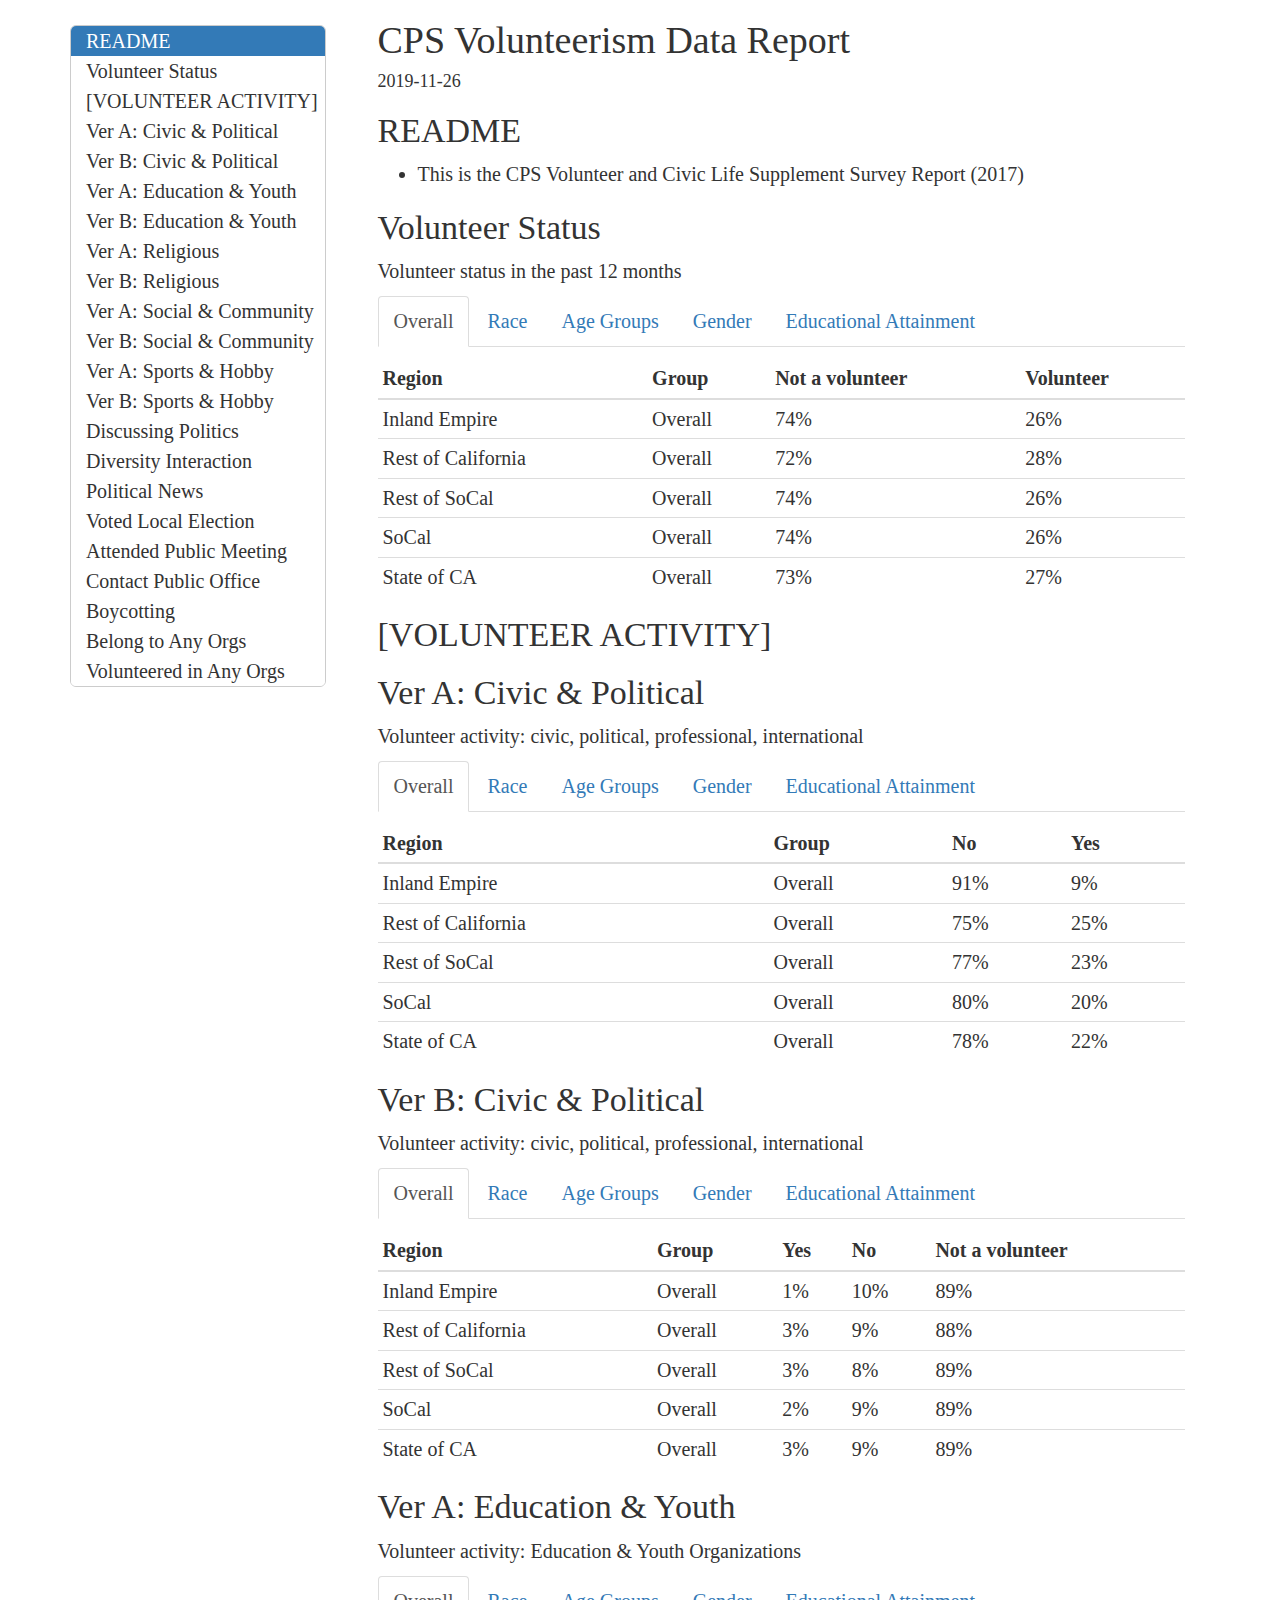
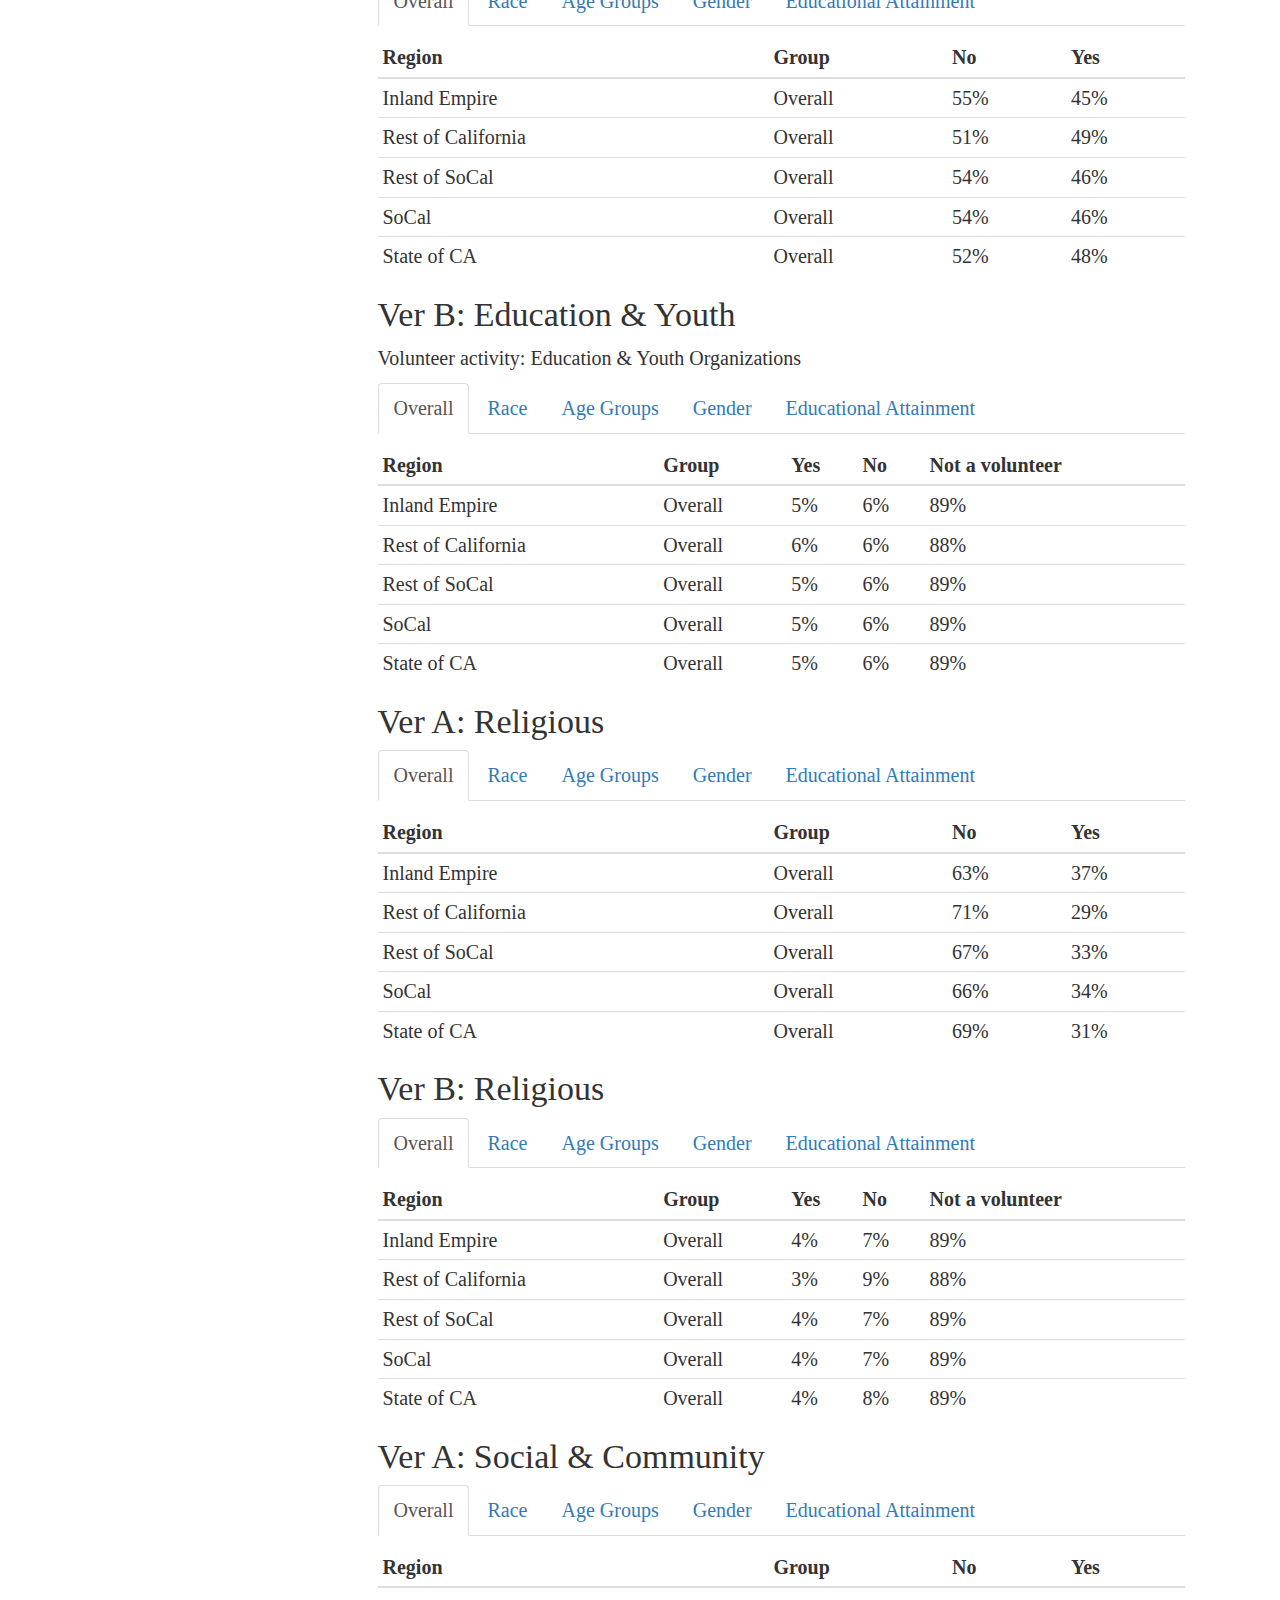
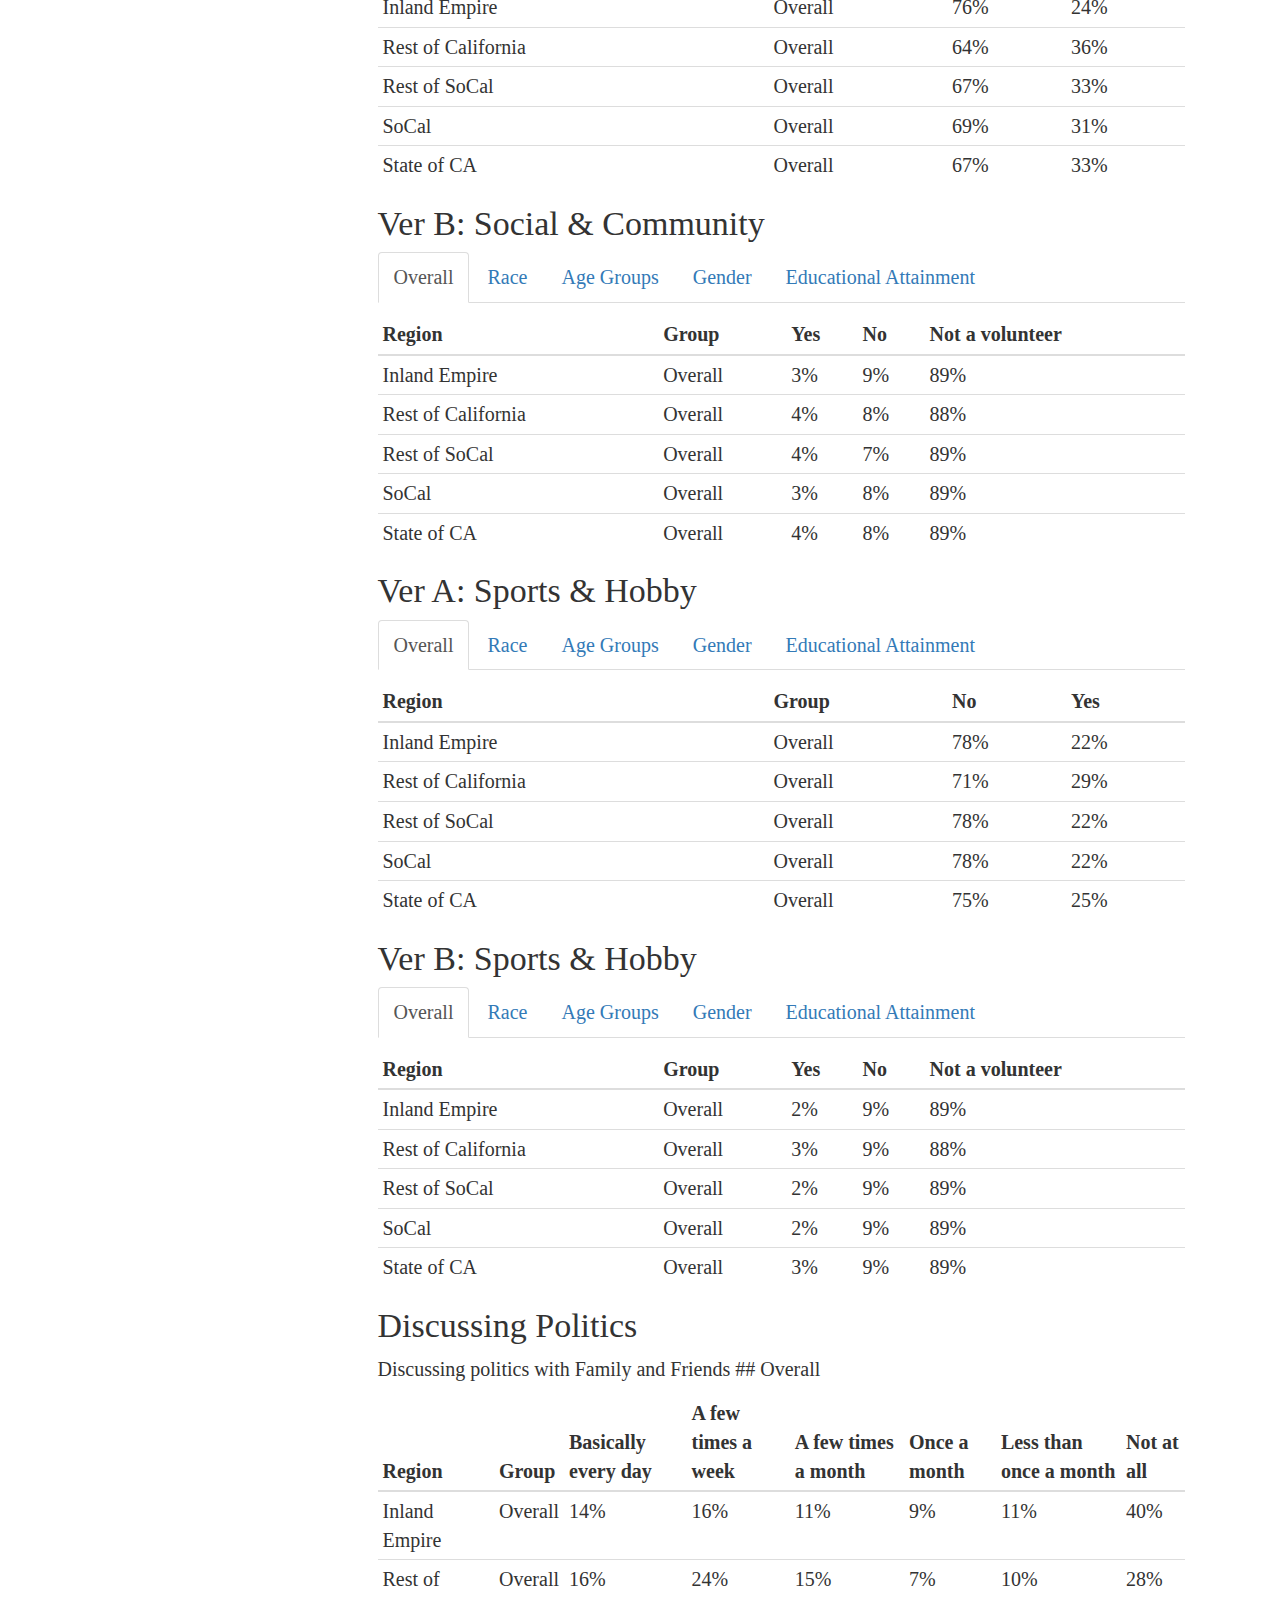
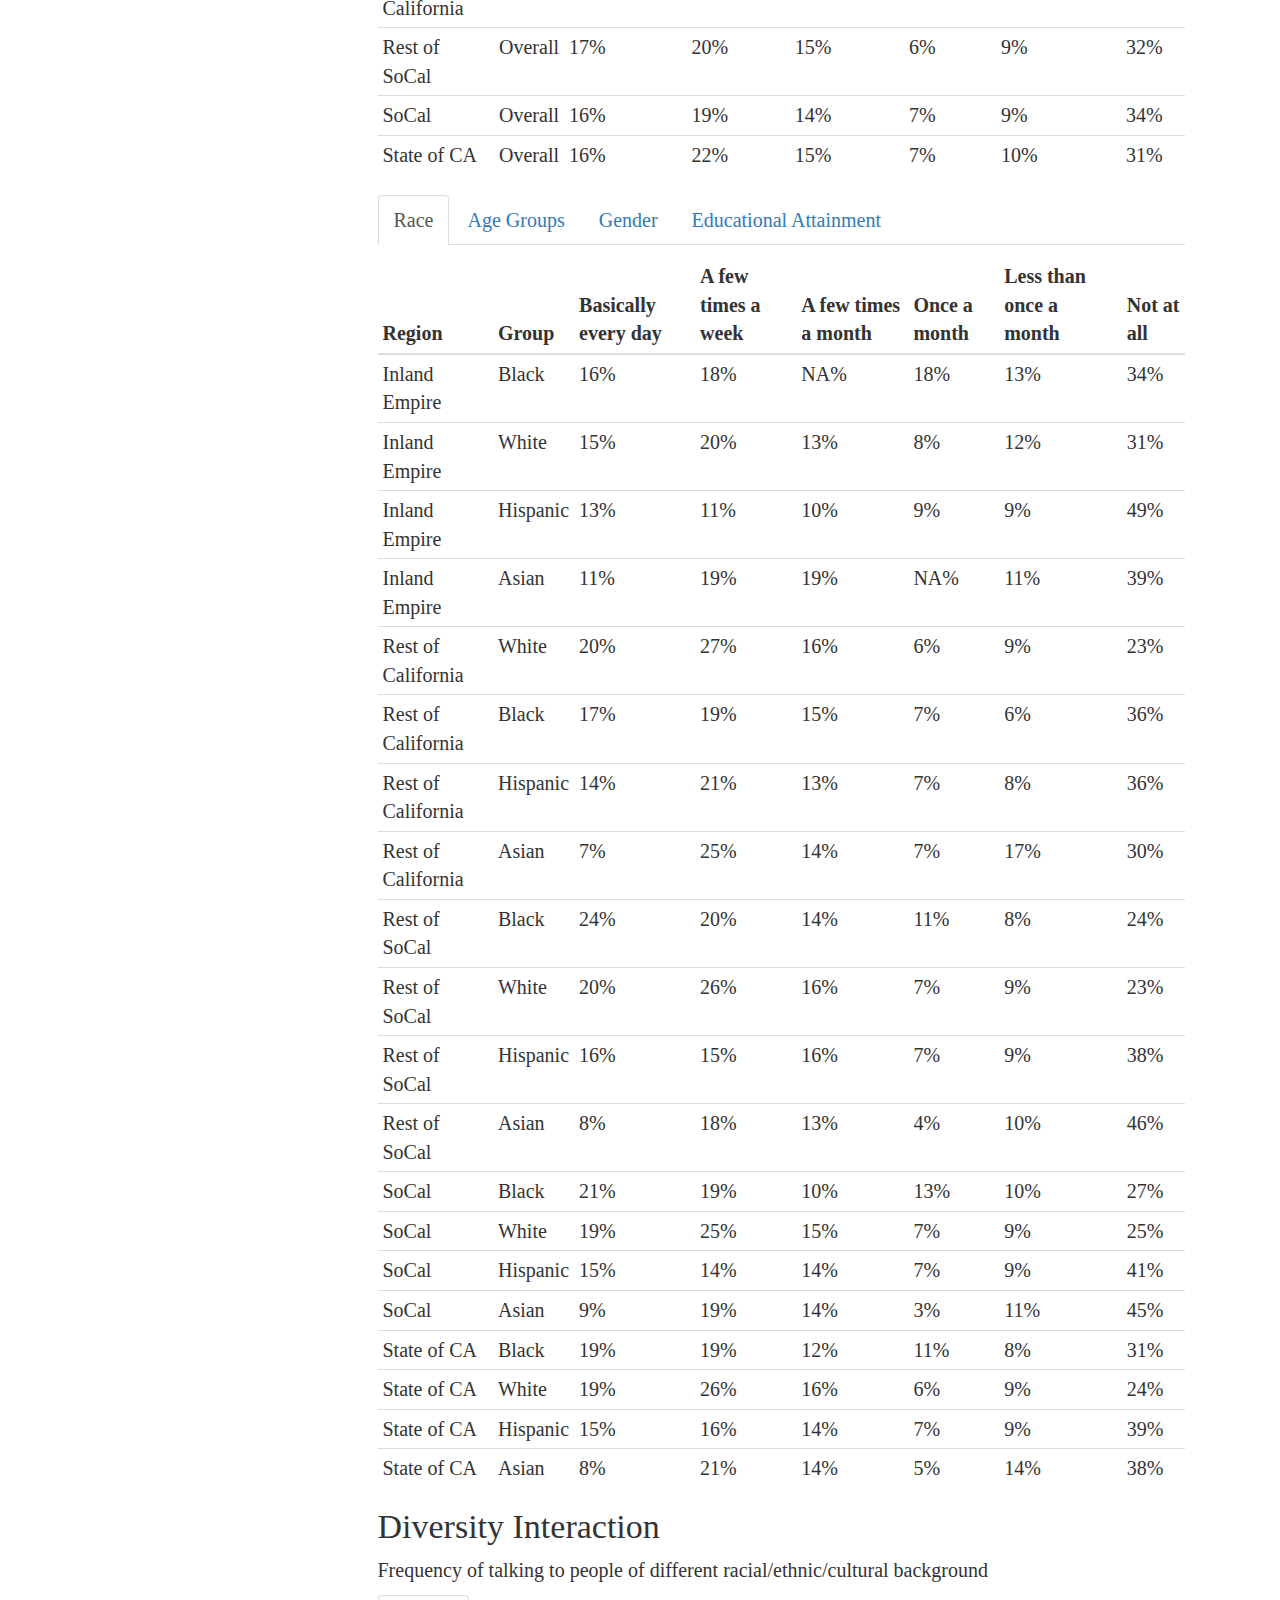
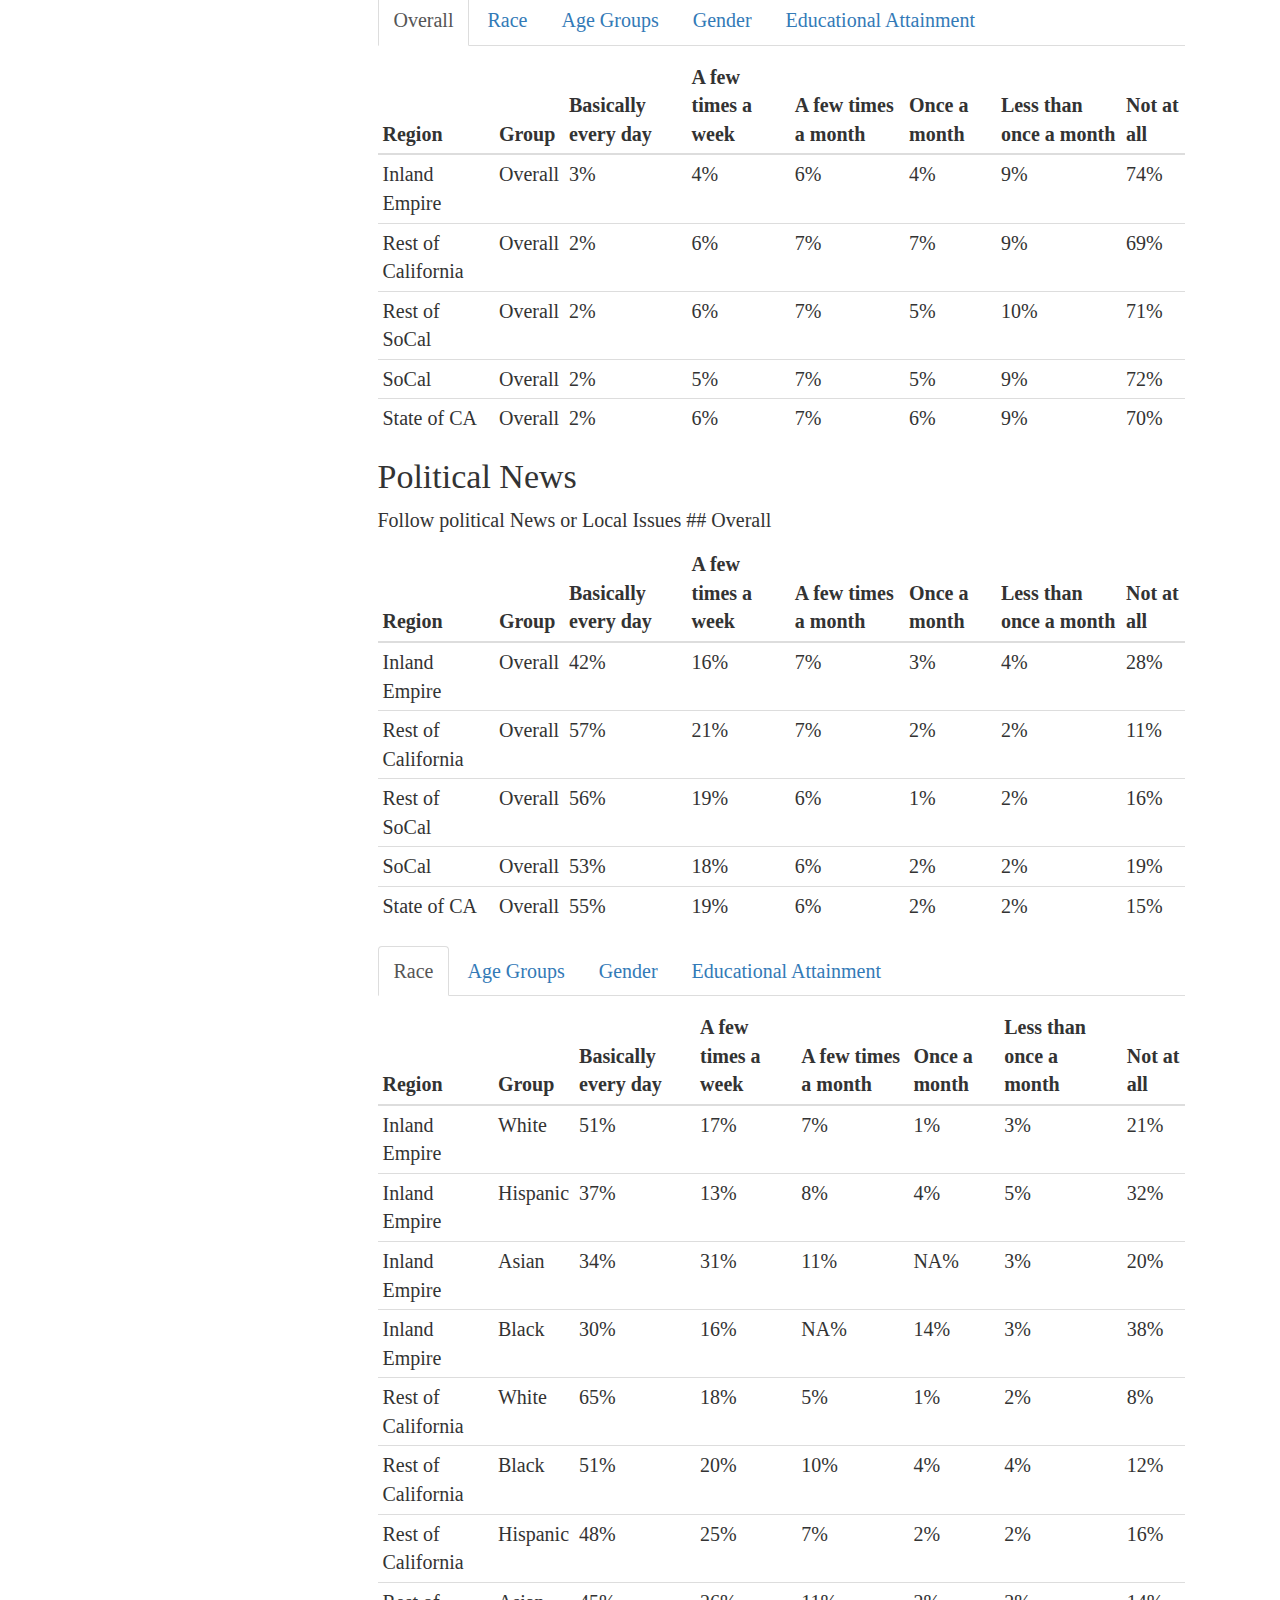
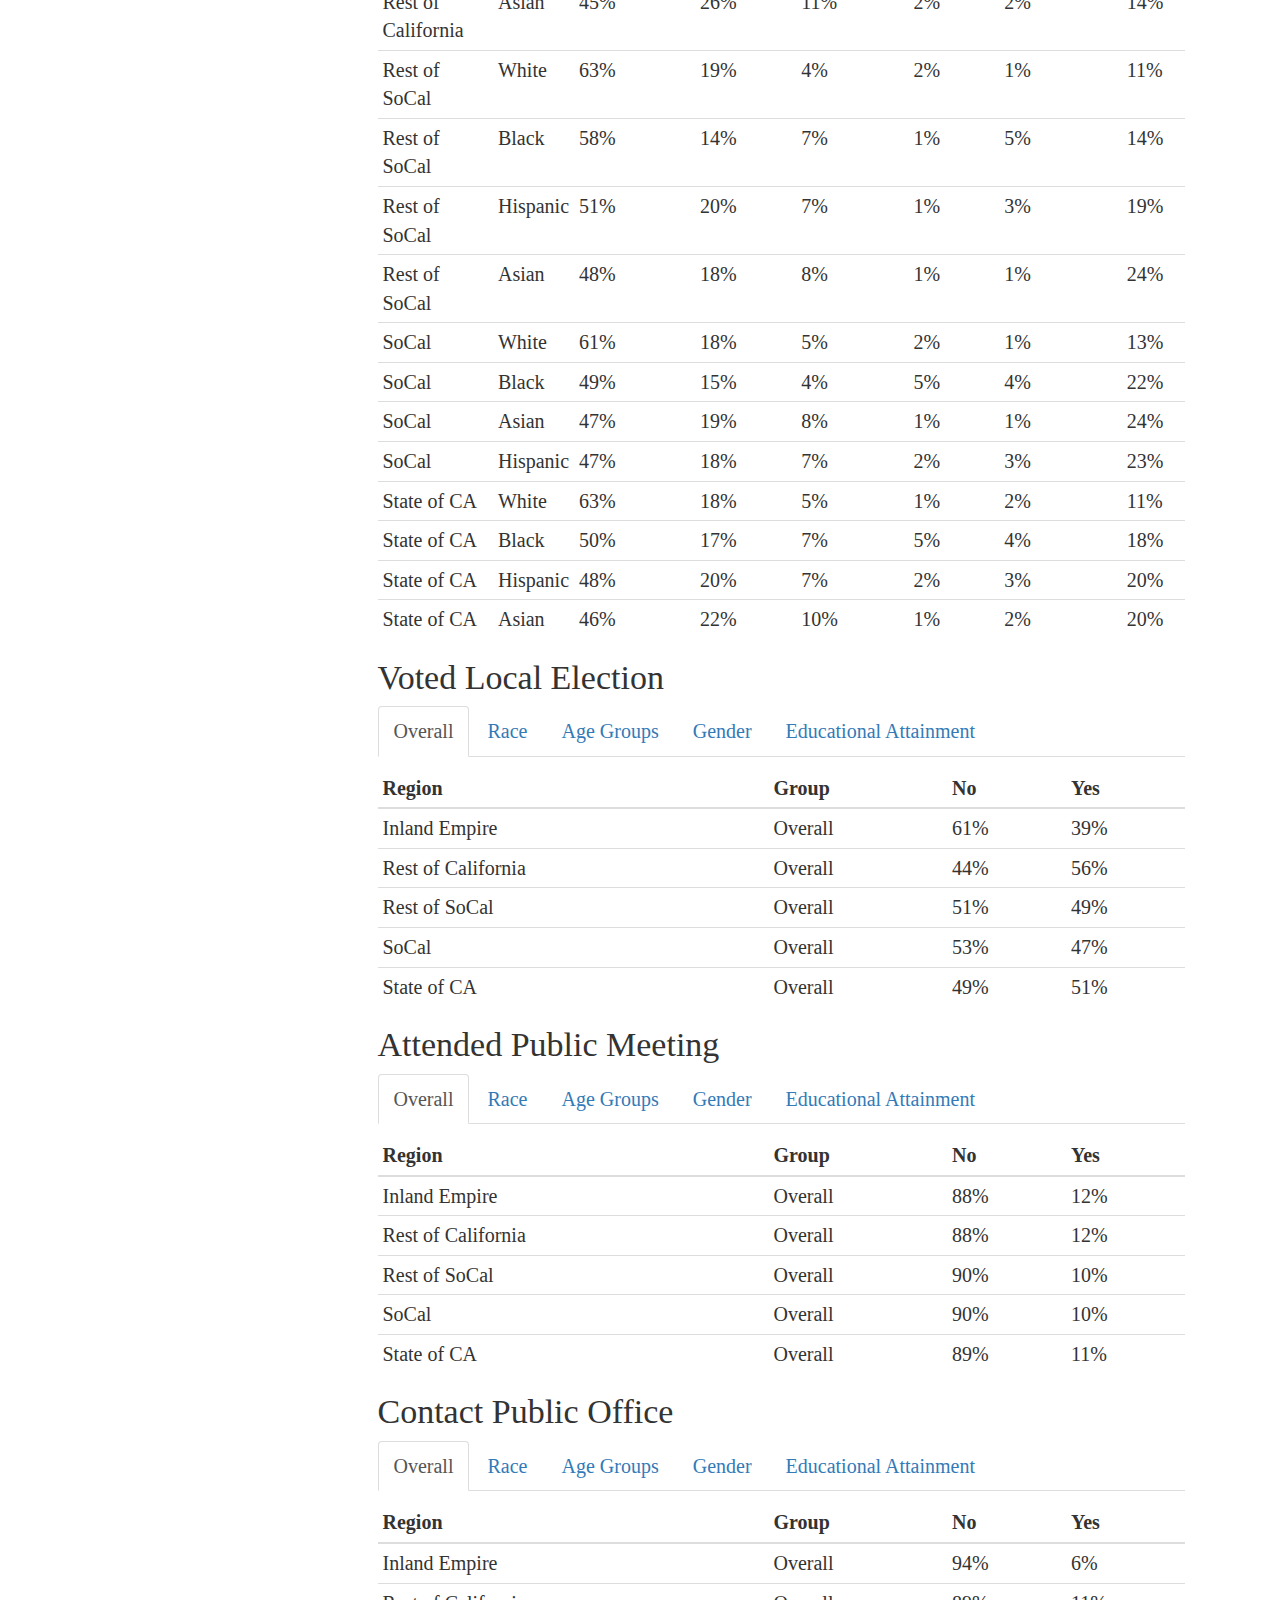
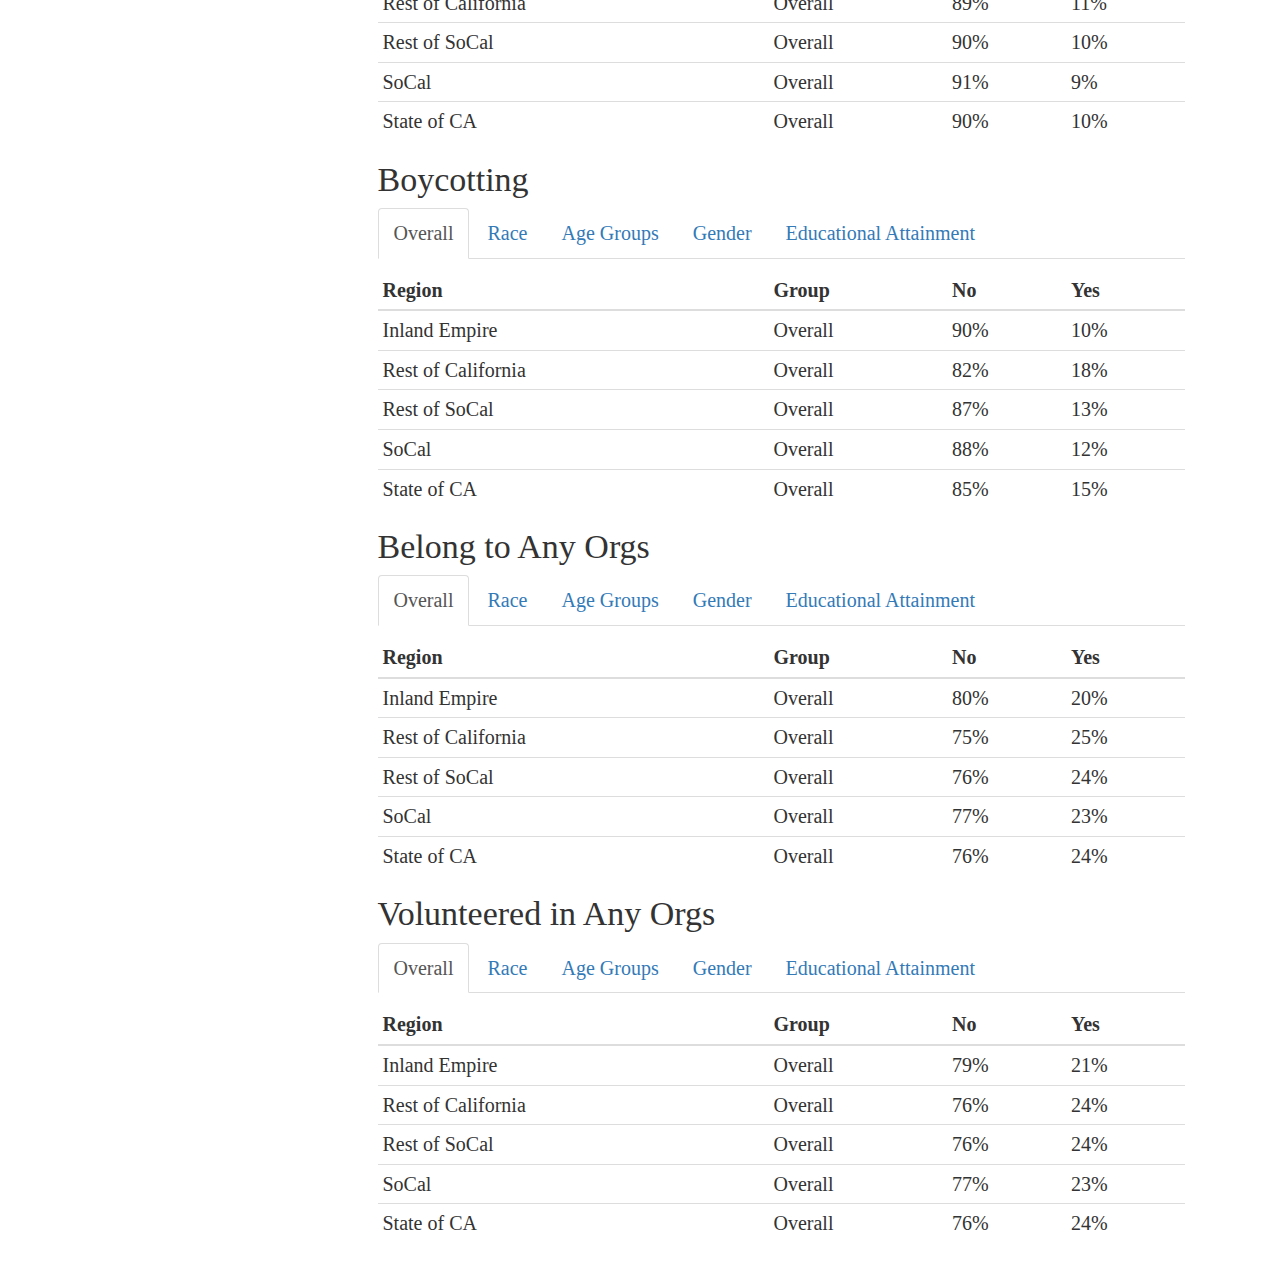
==== commit 43f49509: "update version B of the v activity vars" ====
--- a/CPS_volunteerism_report.html
+++ b/CPS_volunteerism_report.html
@@ -759,8 +759,11 @@
 </table>
 </div>
 </div>
-<div id="civic-political" class="section level1 tabset">
-<h1>Civic &amp; Political</h1>
+<div id="volunteer-activity" class="section level1">
+<h1>[VOLUNTEER ACTIVITY]</h1>
+</div>
+<div id="ver-a-civic-political" class="section level1 tabset">
+<h1>Ver A: Civic &amp; Political</h1>
 <p>Volunteer activity: civic, political, professional, international</p>
 <div id="overall-1" class="section level2">
 <h2>Overall</h2>
@@ -1228,9 +1231,9 @@
 </table>
 </div>
 </div>
-<div id="education-youth" class="section level1 tabset">
-<h1>Education &amp; Youth</h1>
-<p>Volunteer activity: Education &amp; Youth Organizations</p>
+<div id="ver-b-civic-political" class="section level1 tabset">
+<h1>Ver B: Civic &amp; Political</h1>
+<p>Volunteer activity: civic, political, professional, international</p>
 <div id="overall-2" class="section level2">
 <h2>Overall</h2>
 <table>
@@ -1238,40 +1241,46 @@
 <tr class="header">
 <th align="left">Region</th>
 <th align="left">Group</th>
+<th align="left">Yes</th>
 <th align="left">No</th>
-<th align="left">Yes</th>
+<th align="left">Not a volunteer</th>
 </tr>
 </thead>
 <tbody>
 <tr class="odd">
 <td align="left">Inland Empire</td>
 <td align="left">Overall</td>
-<td align="left">55%</td>
-<td align="left">45%</td>
+<td align="left">1%</td>
+<td align="left">10%</td>
+<td align="left">89%</td>
 </tr>
 <tr class="even">
 <td align="left">Rest of California</td>
 <td align="left">Overall</td>
-<td align="left">51%</td>
-<td align="left">49%</td>
+<td align="left">3%</td>
+<td align="left">9%</td>
+<td align="left">88%</td>
 </tr>
 <tr class="odd">
 <td align="left">Rest of SoCal</td>
 <td align="left">Overall</td>
-<td align="left">54%</td>
-<td align="left">46%</td>
+<td align="left">3%</td>
+<td align="left">8%</td>
+<td align="left">89%</td>
 </tr>
 <tr class="even">
 <td align="left">SoCal</td>
 <td align="left">Overall</td>
-<td align="left">54%</td>
-<td align="left">46%</td>
+<td align="left">2%</td>
+<td align="left">9%</td>
+<td align="left">89%</td>
 </tr>
 <tr class="odd">
 <td align="left">State of CA</td>
 <td align="left">Overall</td>
-<td align="left">52%</td>
-<td align="left">48%</td>
+<td align="left">3%</td>
+<td align="left">9%</td>
+<td align="left">89%</td>
 </tr>
 </tbody>
 </table>
@@ -1283,130 +1292,116 @@
 <tr class="header">
 <th align="left">Region</th>
 <th align="left">Group</th>
+<th align="left">Yes</th>
 <th align="left">No</th>
-<th align="left">Yes</th>
+<th align="left">Not a volunteer</th>
 </tr>
 </thead>
 <tbody>
 <tr class="odd">
 <td align="left">Inland Empire</td>
+<td align="left">Black</td>
+<td align="left">3%</td>
+<td align="left">10%</td>
+<td align="left">87%</td>
+</tr>
+<tr class="even">
+<td align="left">Inland Empire</td>
+<td align="left">White</td>
+<td align="left">2%</td>
+<td align="left">16%</td>
+<td align="left">82%</td>
+</tr>
+<tr class="odd">
+<td align="left">Inland Empire</td>
 <td align="left">Hispanic</td>
-<td align="left">47%</td>
-<td align="left">53%</td>
-</tr>
-<tr class="even">
-<td align="left">Inland Empire</td>
+<td align="left">0%</td>
+<td align="left">7%</td>
+<td align="left">93%</td>
+</tr>
+<tr class="even">
+<td align="left">Rest of California</td>
 <td align="left">White</td>
-<td align="left">55%</td>
-<td align="left">45%</td>
-</tr>
-<tr class="odd">
-<td align="left">Inland Empire</td>
-<td align="left">Asian</td>
-<td align="left">65%</td>
-<td align="left">35%</td>
-</tr>
-<tr class="even">
-<td align="left">Inland Empire</td>
+<td align="left">5%</td>
+<td align="left">13%</td>
+<td align="left">82%</td>
+</tr>
+<tr class="odd">
+<td align="left">Rest of California</td>
 <td align="left">Black</td>
-<td align="left">89%</td>
-<td align="left">11%</td>
-</tr>
-<tr class="odd">
-<td align="left">Rest of California</td>
-<td align="left">Asian</td>
-<td align="left">45%</td>
-<td align="left">55%</td>
-</tr>
-<tr class="even">
-<td align="left">Rest of California</td>
+<td align="left">2%</td>
+<td align="left">8%</td>
+<td align="left">91%</td>
+</tr>
+<tr class="even">
+<td align="left">Rest of California</td>
+<td align="left">Hispanic</td>
+<td align="left">1%</td>
+<td align="left">7%</td>
+<td align="left">92%</td>
+</tr>
+<tr class="odd">
+<td align="left">Rest of SoCal</td>
+<td align="left">White</td>
+<td align="left">5%</td>
+<td align="left">13%</td>
+<td align="left">82%</td>
+</tr>
+<tr class="even">
+<td align="left">Rest of SoCal</td>
 <td align="left">Black</td>
-<td align="left">45%</td>
-<td align="left">55%</td>
-</tr>
-<tr class="odd">
-<td align="left">Rest of California</td>
+<td align="left">2%</td>
+<td align="left">7%</td>
+<td align="left">91%</td>
+</tr>
+<tr class="odd">
+<td align="left">Rest of SoCal</td>
 <td align="left">Hispanic</td>
-<td align="left">52%</td>
-<td align="left">48%</td>
-</tr>
-<tr class="even">
-<td align="left">Rest of California</td>
+<td align="left">1%</td>
+<td align="left">6%</td>
+<td align="left">93%</td>
+</tr>
+<tr class="even">
+<td align="left">SoCal</td>
 <td align="left">White</td>
-<td align="left">52%</td>
-<td align="left">48%</td>
-</tr>
-<tr class="odd">
-<td align="left">Rest of SoCal</td>
+<td align="left">5%</td>
+<td align="left">13%</td>
+<td align="left">82%</td>
+</tr>
+<tr class="odd">
+<td align="left">SoCal</td>
+<td align="left">Black</td>
+<td align="left">2%</td>
+<td align="left">8%</td>
+<td align="left">90%</td>
+</tr>
+<tr class="even">
+<td align="left">SoCal</td>
 <td align="left">Hispanic</td>
-<td align="left">53%</td>
-<td align="left">47%</td>
-</tr>
-<tr class="even">
-<td align="left">Rest of SoCal</td>
-<td align="left">Asian</td>
-<td align="left">54%</td>
-<td align="left">46%</td>
-</tr>
-<tr class="odd">
-<td align="left">Rest of SoCal</td>
+<td align="left">1%</td>
+<td align="left">6%</td>
+<td align="left">93%</td>
+</tr>
+<tr class="odd">
+<td align="left">State of CA</td>
 <td align="left">White</td>
-<td align="left">54%</td>
-<td align="left">46%</td>
-</tr>
-<tr class="even">
-<td align="left">Rest of SoCal</td>
+<td align="left">5%</td>
+<td align="left">13%</td>
+<td align="left">82%</td>
+</tr>
+<tr class="even">
+<td align="left">State of CA</td>
 <td align="left">Black</td>
-<td align="left">61%</td>
-<td align="left">39%</td>
-</tr>
-<tr class="odd">
-<td align="left">SoCal</td>
+<td align="left">2%</td>
+<td align="left">8%</td>
+<td align="left">90%</td>
+</tr>
+<tr class="odd">
+<td align="left">State of CA</td>
 <td align="left">Hispanic</td>
-<td align="left">51%</td>
-<td align="left">49%</td>
-</tr>
-<tr class="even">
-<td align="left">SoCal</td>
-<td align="left">White</td>
-<td align="left">54%</td>
-<td align="left">46%</td>
-</tr>
-<tr class="odd">
-<td align="left">SoCal</td>
-<td align="left">Asian</td>
-<td align="left">56%</td>
-<td align="left">44%</td>
-</tr>
-<tr class="even">
-<td align="left">SoCal</td>
-<td align="left">Black</td>
-<td align="left">70%</td>
-<td align="left">30%</td>
-</tr>
-<tr class="odd">
-<td align="left">State of CA</td>
-<td align="left">Asian</td>
-<td align="left">51%</td>
-<td align="left">49%</td>
-</tr>
-<tr class="even">
-<td align="left">State of CA</td>
-<td align="left">Hispanic</td>
-<td align="left">51%</td>
-<td align="left">49%</td>
-</tr>
-<tr class="odd">
-<td align="left">State of CA</td>
-<td align="left">White</td>
-<td align="left">53%</td>
-<td align="left">47%</td>
-</tr>
-<tr class="even">
-<td align="left">State of CA</td>
-<td align="left">Black</td>
-<td align="left">60%</td>
-<td align="left">40%</td>
+<td align="left">1%</td>
+<td align="left">7%</td>
+<td align="left">92%</td>
 </tr>
 </tbody>
 </table>
@@ -1418,130 +1413,151 @@
 <tr class="header">
 <th align="left">Region</th>
 <th align="left">Group</th>
+<th align="left">Yes</th>
 <th align="left">No</th>
-<th align="left">Yes</th>
+<th align="left">Not a volunteer</th>
 </tr>
 </thead>
 <tbody>
 <tr class="odd">
 <td align="left">Inland Empire</td>
+<td align="left">50-64</td>
+<td align="left">3%</td>
+<td align="left">16%</td>
+<td align="left">80%</td>
+</tr>
+<tr class="even">
+<td align="left">Inland Empire</td>
+<td align="left">65+</td>
+<td align="left">2%</td>
+<td align="left">21%</td>
+<td align="left">77%</td>
+</tr>
+<tr class="odd">
+<td align="left">Inland Empire</td>
+<td align="left">18-34</td>
+<td align="left">1%</td>
+<td align="left">10%</td>
+<td align="left">89%</td>
+</tr>
+<tr class="even">
+<td align="left">Inland Empire</td>
 <td align="left">35-49</td>
-<td align="left">40%</td>
-<td align="left">60%</td>
-</tr>
-<tr class="even">
-<td align="left">Inland Empire</td>
+<td align="left">1%</td>
+<td align="left">17%</td>
+<td align="left">81%</td>
+</tr>
+<tr class="odd">
+<td align="left">Rest of California</td>
+<td align="left">50-64</td>
+<td align="left">6%</td>
+<td align="left">14%</td>
+<td align="left">80%</td>
+</tr>
+<tr class="even">
+<td align="left">Rest of California</td>
+<td align="left">35-49</td>
+<td align="left">4%</td>
+<td align="left">15%</td>
+<td align="left">81%</td>
+</tr>
+<tr class="odd">
+<td align="left">Rest of California</td>
+<td align="left">65+</td>
+<td align="left">4%</td>
+<td align="left">13%</td>
+<td align="left">83%</td>
+</tr>
+<tr class="even">
+<td align="left">Rest of California</td>
 <td align="left">18-34</td>
-<td align="left">48%</td>
-<td align="left">52%</td>
-</tr>
-<tr class="odd">
-<td align="left">Inland Empire</td>
+<td align="left">3%</td>
+<td align="left">9%</td>
+<td align="left">88%</td>
+</tr>
+<tr class="odd">
+<td align="left">Rest of SoCal</td>
 <td align="left">50-64</td>
-<td align="left">65%</td>
-<td align="left">35%</td>
-</tr>
-<tr class="even">
-<td align="left">Inland Empire</td>
+<td align="left">5%</td>
+<td align="left">12%</td>
+<td align="left">83%</td>
+</tr>
+<tr class="even">
+<td align="left">Rest of SoCal</td>
 <td align="left">65+</td>
+<td align="left">4%</td>
+<td align="left">10%</td>
+<td align="left">86%</td>
+</tr>
+<tr class="odd">
+<td align="left">Rest of SoCal</td>
+<td align="left">35-49</td>
+<td align="left">3%</td>
+<td align="left">14%</td>
+<td align="left">82%</td>
+</tr>
+<tr class="even">
+<td align="left">Rest of SoCal</td>
+<td align="left">18-34</td>
+<td align="left">2%</td>
+<td align="left">8%</td>
+<td align="left">90%</td>
+</tr>
+<tr class="odd">
+<td align="left">SoCal</td>
+<td align="left">50-64</td>
+<td align="left">5%</td>
+<td align="left">13%</td>
+<td align="left">82%</td>
+</tr>
+<tr class="even">
+<td align="left">SoCal</td>
+<td align="left">65+</td>
+<td align="left">4%</td>
+<td align="left">11%</td>
+<td align="left">85%</td>
+</tr>
+<tr class="odd">
+<td align="left">SoCal</td>
+<td align="left">35-49</td>
+<td align="left">3%</td>
+<td align="left">15%</td>
+<td align="left">82%</td>
+</tr>
+<tr class="even">
+<td align="left">SoCal</td>
+<td align="left">18-34</td>
+<td align="left">2%</td>
+<td align="left">9%</td>
+<td align="left">90%</td>
+</tr>
+<tr class="odd">
+<td align="left">State of CA</td>
+<td align="left">50-64</td>
+<td align="left">5%</td>
+<td align="left">13%</td>
+<td align="left">82%</td>
+</tr>
+<tr class="even">
+<td align="left">State of CA</td>
+<td align="left">65+</td>
+<td align="left">4%</td>
+<td align="left">12%</td>
 <td align="left">84%</td>
-<td align="left">16%</td>
-</tr>
-<tr class="odd">
-<td align="left">Rest of California</td>
+</tr>
+<tr class="odd">
+<td align="left">State of CA</td>
 <td align="left">35-49</td>
-<td align="left">35%</td>
-<td align="left">65%</td>
-</tr>
-<tr class="even">
-<td align="left">Rest of California</td>
+<td align="left">3%</td>
+<td align="left">15%</td>
+<td align="left">82%</td>
+</tr>
+<tr class="even">
+<td align="left">State of CA</td>
 <td align="left">18-34</td>
-<td align="left">49%</td>
-<td align="left">51%</td>
-</tr>
-<tr class="odd">
-<td align="left">Rest of California</td>
-<td align="left">50-64</td>
-<td align="left">59%</td>
-<td align="left">41%</td>
-</tr>
-<tr class="even">
-<td align="left">Rest of California</td>
-<td align="left">65+</td>
-<td align="left">63%</td>
-<td align="left">37%</td>
-</tr>
-<tr class="odd">
-<td align="left">Rest of SoCal</td>
-<td align="left">35-49</td>
-<td align="left">41%</td>
-<td align="left">59%</td>
-</tr>
-<tr class="even">
-<td align="left">Rest of SoCal</td>
-<td align="left">18-34</td>
-<td align="left">51%</td>
-<td align="left">49%</td>
-</tr>
-<tr class="odd">
-<td align="left">Rest of SoCal</td>
-<td align="left">50-64</td>
-<td align="left">62%</td>
-<td align="left">38%</td>
-</tr>
-<tr class="even">
-<td align="left">Rest of SoCal</td>
-<td align="left">65+</td>
-<td align="left">65%</td>
-<td align="left">35%</td>
-</tr>
-<tr class="odd">
-<td align="left">SoCal</td>
-<td align="left">35-49</td>
-<td align="left">40%</td>
-<td align="left">60%</td>
-</tr>
-<tr class="even">
-<td align="left">SoCal</td>
-<td align="left">18-34</td>
-<td align="left">50%</td>
-<td align="left">50%</td>
-</tr>
-<tr class="odd">
-<td align="left">SoCal</td>
-<td align="left">50-64</td>
-<td align="left">63%</td>
-<td align="left">37%</td>
-</tr>
-<tr class="even">
-<td align="left">SoCal</td>
-<td align="left">65+</td>
-<td align="left">69%</td>
-<td align="left">31%</td>
-</tr>
-<tr class="odd">
-<td align="left">State of CA</td>
-<td align="left">35-49</td>
-<td align="left">38%</td>
-<td align="left">62%</td>
-</tr>
-<tr class="even">
-<td align="left">State of CA</td>
-<td align="left">18-34</td>
-<td align="left">50%</td>
-<td align="left">50%</td>
-</tr>
-<tr class="odd">
-<td align="left">State of CA</td>
-<td align="left">50-64</td>
-<td align="left">61%</td>
-<td align="left">39%</td>
-</tr>
-<tr class="even">
-<td align="left">State of CA</td>
-<td align="left">65+</td>
-<td align="left">66%</td>
-<td align="left">34%</td>
+<td align="left">2%</td>
+<td align="left">9%</td>
+<td align="left">89%</td>
 </tr>
 </tbody>
 </table>
@@ -1553,70 +1569,81 @@
 <tr class="header">
 <th align="left">Region</th>
 <th align="left">Group</th>
+<th align="left">Yes</th>
 <th align="left">No</th>
-<th align="left">Yes</th>
+<th align="left">Not a volunteer</th>
 </tr>
 </thead>
 <tbody>
 <tr class="odd">
 <td align="left">Inland Empire</td>
 <td align="left">Female</td>
-<td align="left">51%</td>
-<td align="left">49%</td>
+<td align="left">1%</td>
+<td align="left">13%</td>
+<td align="left">86%</td>
 </tr>
 <tr class="even">
 <td align="left">Inland Empire</td>
 <td align="left">Male</td>
-<td align="left">61%</td>
-<td align="left">39%</td>
+<td align="left">1%</td>
+<td align="left">10%</td>
+<td align="left">89%</td>
 </tr>
 <tr class="odd">
 <td align="left">Rest of California</td>
 <td align="left">Female</td>
-<td align="left">50%</td>
-<td align="left">50%</td>
+<td align="left">4%</td>
+<td align="left">12%</td>
+<td align="left">84%</td>
 </tr>
 <tr class="even">
 <td align="left">Rest of California</td>
 <td align="left">Male</td>
-<td align="left">52%</td>
-<td align="left">48%</td>
+<td align="left">3%</td>
+<td align="left">8%</td>
+<td align="left">89%</td>
 </tr>
 <tr class="odd">
 <td align="left">Rest of SoCal</td>
 <td align="left">Female</td>
-<td align="left">48%</td>
-<td align="left">52%</td>
+<td align="left">3%</td>
+<td align="left">10%</td>
+<td align="left">86%</td>
 </tr>
 <tr class="even">
 <td align="left">Rest of SoCal</td>
 <td align="left">Male</td>
-<td align="left">61%</td>
-<td align="left">39%</td>
+<td align="left">2%</td>
+<td align="left">7%</td>
+<td align="left">90%</td>
 </tr>
 <tr class="odd">
 <td align="left">SoCal</td>
 <td align="left">Female</td>
-<td align="left">49%</td>
-<td align="left">51%</td>
+<td align="left">3%</td>
+<td align="left">11%</td>
+<td align="left">86%</td>
 </tr>
 <tr class="even">
 <td align="left">SoCal</td>
 <td align="left">Male</td>
-<td align="left">61%</td>
-<td align="left">39%</td>
+<td align="left">2%</td>
+<td align="left">8%</td>
+<td align="left">90%</td>
 </tr>
 <tr class="odd">
 <td align="left">State of CA</td>
 <td align="left">Female</td>
-<td align="left">49%</td>
-<td align="left">51%</td>
+<td align="left">3%</td>
+<td align="left">11%</td>
+<td align="left">85%</td>
 </tr>
 <tr class="even">
 <td align="left">State of CA</td>
 <td align="left">Male</td>
-<td align="left">57%</td>
-<td align="left">43%</td>
+<td align="left">2%</td>
+<td align="left">8%</td>
+<td align="left">90%</td>
 </tr>
 </tbody>
 </table>
@@ -1628,107 +1655,124 @@
 <tr class="header">
 <th align="left">Region</th>
 <th align="left">Group</th>
+<th align="left">Yes</th>
 <th align="left">No</th>
-<th align="left">Yes</th>
+<th align="left">Not a volunteer</th>
 </tr>
 </thead>
 <tbody>
 <tr class="odd">
 <td align="left">Inland Empire</td>
 <td align="left">4-Year College or Higher</td>
-<td align="left">38%</td>
-<td align="left">62%</td>
-</tr>
-<tr class="even">
+<td align="left">5%</td>
+<td align="left">23%</td>
+<td align="left">71%</td>
+</tr>
+<tr class="even">
+<td align="left">Inland Empire</td>
+<td align="left">Some College or AA</td>
+<td align="left">1%</td>
+<td align="left">21%</td>
+<td align="left">78%</td>
+</tr>
+<tr class="odd">
 <td align="left">Inland Empire</td>
 <td align="left">HS or Less</td>
-<td align="left">55%</td>
-<td align="left">45%</td>
-</tr>
-<tr class="odd">
-<td align="left">Inland Empire</td>
+<td align="left">0%</td>
+<td align="left">8%</td>
+<td align="left">92%</td>
+</tr>
+<tr class="even">
+<td align="left">Rest of California</td>
+<td align="left">4-Year College or Higher</td>
+<td align="left">9%</td>
+<td align="left">18%</td>
+<td align="left">73%</td>
+</tr>
+<tr class="odd">
+<td align="left">Rest of California</td>
 <td align="left">Some College or AA</td>
-<td align="left">69%</td>
-<td align="left">31%</td>
-</tr>
-<tr class="even">
-<td align="left">Rest of California</td>
+<td align="left">3%</td>
+<td align="left">14%</td>
+<td align="left">83%</td>
+</tr>
+<tr class="even">
+<td align="left">Rest of California</td>
+<td align="left">HS or Less</td>
+<td align="left">0%</td>
+<td align="left">6%</td>
+<td align="left">93%</td>
+</tr>
+<tr class="odd">
+<td align="left">Rest of SoCal</td>
 <td align="left">4-Year College or Higher</td>
-<td align="left">45%</td>
-<td align="left">55%</td>
-</tr>
-<tr class="odd">
-<td align="left">Rest of California</td>
+<td align="left">7%</td>
+<td align="left">16%</td>
+<td align="left">77%</td>
+</tr>
+<tr class="even">
+<td align="left">Rest of SoCal</td>
+<td align="left">Some College or AA</td>
+<td align="left">3%</td>
+<td align="left">12%</td>
+<td align="left">85%</td>
+</tr>
+<tr class="odd">
+<td align="left">Rest of SoCal</td>
 <td align="left">HS or Less</td>
-<td align="left">56%</td>
-<td align="left">44%</td>
-</tr>
-<tr class="even">
-<td align="left">Rest of California</td>
+<td align="left">0%</td>
+<td align="left">6%</td>
+<td align="left">93%</td>
+</tr>
+<tr class="even">
+<td align="left">SoCal</td>
+<td align="left">4-Year College or Higher</td>
+<td align="left">7%</td>
+<td align="left">17%</td>
+<td align="left">76%</td>
+</tr>
+<tr class="odd">
+<td align="left">SoCal</td>
 <td align="left">Some College or AA</td>
-<td align="left">58%</td>
-<td align="left">42%</td>
-</tr>
-<tr class="odd">
-<td align="left">Rest of SoCal</td>
+<td align="left">3%</td>
+<td align="left">14%</td>
+<td align="left">84%</td>
+</tr>
+<tr class="even">
+<td align="left">SoCal</td>
+<td align="left">HS or Less</td>
+<td align="left">0%</td>
+<td align="left">7%</td>
+<td align="left">93%</td>
+</tr>
+<tr class="odd">
+<td align="left">State of CA</td>
 <td align="left">4-Year College or Higher</td>
-<td align="left">50%</td>
-<td align="left">50%</td>
-</tr>
-<tr class="even">
-<td align="left">Rest of SoCal</td>
+<td align="left">8%</td>
+<td align="left">17%</td>
+<td align="left">75%</td>
+</tr>
+<tr class="even">
+<td align="left">State of CA</td>
+<td align="left">Some College or AA</td>
+<td align="left">3%</td>
+<td align="left">14%</td>
+<td align="left">83%</td>
+</tr>
+<tr class="odd">
+<td align="left">State of CA</td>
 <td align="left">HS or Less</td>
-<td align="left">56%</td>
-<td align="left">44%</td>
-</tr>
-<tr class="odd">
-<td align="left">Rest of SoCal</td>
-<td align="left">Some College or AA</td>
-<td align="left">59%</td>
-<td align="left">41%</td>
-</tr>
-<tr class="even">
-<td align="left">SoCal</td>
-<td align="left">4-Year College or Higher</td>
-<td align="left">48%</td>
-<td align="left">52%</td>
-</tr>
-<tr class="odd">
-<td align="left">SoCal</td>
-<td align="left">HS or Less</td>
-<td align="left">56%</td>
-<td align="left">44%</td>
-</tr>
-<tr class="even">
-<td align="left">SoCal</td>
-<td align="left">Some College or AA</td>
-<td align="left">62%</td>
-<td align="left">38%</td>
-</tr>
-<tr class="odd">
-<td align="left">State of CA</td>
-<td align="left">4-Year College or Higher</td>
-<td align="left">47%</td>
-<td align="left">53%</td>
-</tr>
-<tr class="even">
-<td align="left">State of CA</td>
-<td align="left">HS or Less</td>
-<td align="left">56%</td>
-<td align="left">44%</td>
-</tr>
-<tr class="odd">
-<td align="left">State of CA</td>
-<td align="left">Some College or AA</td>
-<td align="left">60%</td>
-<td align="left">40%</td>
+<td align="left">0%</td>
+<td align="left">6%</td>
+<td align="left">93%</td>
 </tr>
 </tbody>
 </table>
 </div>
 </div>
-<div id="religious" class="section level1 tabset">
-<h1>Religious</h1>
+<div id="ver-a-education-youth" class="section level1 tabset">
+<h1>Ver A: Education &amp; Youth</h1>
+<p>Volunteer activity: Education &amp; Youth Organizations</p>
 <div id="overall-3" class="section level2">
 <h2>Overall</h2>
 <table>
@@ -1744,32 +1788,32 @@
 <tr class="odd">
 <td align="left">Inland Empire</td>
 <td align="left">Overall</td>
-<td align="left">63%</td>
-<td align="left">37%</td>
+<td align="left">55%</td>
+<td align="left">45%</td>
 </tr>
 <tr class="even">
 <td align="left">Rest of California</td>
 <td align="left">Overall</td>
-<td align="left">71%</td>
-<td align="left">29%</td>
+<td align="left">51%</td>
+<td align="left">49%</td>
 </tr>
 <tr class="odd">
 <td align="left">Rest of SoCal</td>
 <td align="left">Overall</td>
-<td align="left">67%</td>
-<td align="left">33%</td>
+<td align="left">54%</td>
+<td align="left">46%</td>
 </tr>
 <tr class="even">
 <td align="left">SoCal</td>
 <td align="left">Overall</td>
-<td align="left">66%</td>
-<td align="left">34%</td>
+<td align="left">54%</td>
+<td align="left">46%</td>
 </tr>
 <tr class="odd">
 <td align="left">State of CA</td>
 <td align="left">Overall</td>
-<td align="left">69%</td>
-<td align="left">31%</td>
+<td align="left">52%</td>
+<td align="left">48%</td>
 </tr>
 </tbody>
 </table>
@@ -1788,123 +1832,123 @@
 <tbody>
 <tr class="odd">
 <td align="left">Inland Empire</td>
+<td align="left">Hispanic</td>
+<td align="left">47%</td>
+<td align="left">53%</td>
+</tr>
+<tr class="even">
+<td align="left">Inland Empire</td>
+<td align="left">White</td>
+<td align="left">55%</td>
+<td align="left">45%</td>
+</tr>
+<tr class="odd">
+<td align="left">Inland Empire</td>
+<td align="left">Asian</td>
+<td align="left">65%</td>
+<td align="left">35%</td>
+</tr>
+<tr class="even">
+<td align="left">Inland Empire</td>
 <td align="left">Black</td>
-<td align="left">33%</td>
-<td align="left">67%</td>
-</tr>
-<tr class="even">
-<td align="left">Inland Empire</td>
+<td align="left">89%</td>
+<td align="left">11%</td>
+</tr>
+<tr class="odd">
+<td align="left">Rest of California</td>
+<td align="left">Asian</td>
+<td align="left">45%</td>
+<td align="left">55%</td>
+</tr>
+<tr class="even">
+<td align="left">Rest of California</td>
+<td align="left">Black</td>
+<td align="left">45%</td>
+<td align="left">55%</td>
+</tr>
+<tr class="odd">
+<td align="left">Rest of California</td>
+<td align="left">Hispanic</td>
+<td align="left">52%</td>
+<td align="left">48%</td>
+</tr>
+<tr class="even">
+<td align="left">Rest of California</td>
+<td align="left">White</td>
+<td align="left">52%</td>
+<td align="left">48%</td>
+</tr>
+<tr class="odd">
+<td align="left">Rest of SoCal</td>
 <td align="left">Hispanic</td>
 <td align="left">53%</td>
 <td align="left">47%</td>
 </tr>
-<tr class="odd">
-<td align="left">Inland Empire</td>
+<tr class="even">
+<td align="left">Rest of SoCal</td>
 <td align="left">Asian</td>
-<td align="left">59%</td>
-<td align="left">41%</td>
-</tr>
-<tr class="even">
-<td align="left">Inland Empire</td>
+<td align="left">54%</td>
+<td align="left">46%</td>
+</tr>
+<tr class="odd">
+<td align="left">Rest of SoCal</td>
 <td align="left">White</td>
-<td align="left">72%</td>
-<td align="left">28%</td>
-</tr>
-<tr class="odd">
-<td align="left">Rest of California</td>
+<td align="left">54%</td>
+<td align="left">46%</td>
+</tr>
+<tr class="even">
+<td align="left">Rest of SoCal</td>
+<td align="left">Black</td>
+<td align="left">61%</td>
+<td align="left">39%</td>
+</tr>
+<tr class="odd">
+<td align="left">SoCal</td>
 <td align="left">Hispanic</td>
-<td align="left">63%</td>
-<td align="left">37%</td>
-</tr>
-<tr class="even">
-<td align="left">Rest of California</td>
+<td align="left">51%</td>
+<td align="left">49%</td>
+</tr>
+<tr class="even">
+<td align="left">SoCal</td>
+<td align="left">White</td>
+<td align="left">54%</td>
+<td align="left">46%</td>
+</tr>
+<tr class="odd">
+<td align="left">SoCal</td>
+<td align="left">Asian</td>
+<td align="left">56%</td>
+<td align="left">44%</td>
+</tr>
+<tr class="even">
+<td align="left">SoCal</td>
 <td align="left">Black</td>
-<td align="left">65%</td>
-<td align="left">35%</td>
-</tr>
-<tr class="odd">
-<td align="left">Rest of California</td>
+<td align="left">70%</td>
+<td align="left">30%</td>
+</tr>
+<tr class="odd">
+<td align="left">State of CA</td>
+<td align="left">Asian</td>
+<td align="left">51%</td>
+<td align="left">49%</td>
+</tr>
+<tr class="even">
+<td align="left">State of CA</td>
+<td align="left">Hispanic</td>
+<td align="left">51%</td>
+<td align="left">49%</td>
+</tr>
+<tr class="odd">
+<td align="left">State of CA</td>
 <td align="left">White</td>
-<td align="left">73%</td>
-<td align="left">27%</td>
-</tr>
-<tr class="even">
-<td align="left">Rest of California</td>
-<td align="left">Asian</td>
-<td align="left">76%</td>
-<td align="left">24%</td>
-</tr>
-<tr class="odd">
-<td align="left">Rest of SoCal</td>
-<td align="left">Black</td>
-<td align="left">50%</td>
-<td align="left">50%</td>
-</tr>
-<tr class="even">
-<td align="left">Rest of SoCal</td>
-<td align="left">White</td>
-<td align="left">65%</td>
-<td align="left">35%</td>
-</tr>
-<tr class="odd">
-<td align="left">Rest of SoCal</td>
-<td align="left">Hispanic</td>
-<td align="left">69%</td>
-<td align="left">31%</td>
-</tr>
-<tr class="even">
-<td align="left">Rest of SoCal</td>
-<td align="left">Asian</td>
-<td align="left">75%</td>
-<td align="left">25%</td>
-</tr>
-<tr class="odd">
-<td align="left">SoCal</td>
-<td align="left">Black</td>
-<td align="left">44%</td>
-<td align="left">56%</td>
-</tr>
-<tr class="even">
-<td align="left">SoCal</td>
-<td align="left">Hispanic</td>
-<td align="left">65%</td>
-<td align="left">35%</td>
-</tr>
-<tr class="odd">
-<td align="left">SoCal</td>
-<td align="left">White</td>
-<td align="left">66%</td>
-<td align="left">34%</td>
-</tr>
-<tr class="even">
-<td align="left">SoCal</td>
-<td align="left">Asian</td>
-<td align="left">72%</td>
-<td align="left">28%</td>
-</tr>
-<tr class="odd">
-<td align="left">State of CA</td>
-<td align="left">Black</td>
 <td align="left">53%</td>
 <td align="left">47%</td>
 </tr>
 <tr class="even">
 <td align="left">State of CA</td>
-<td align="left">Hispanic</td>
-<td align="left">64%</td>
-<td align="left">36%</td>
-</tr>
-<tr class="odd">
-<td align="left">State of CA</td>
-<td align="left">White</td>
-<td align="left">70%</td>
-<td align="left">30%</td>
-</tr>
-<tr class="even">
-<td align="left">State of CA</td>
-<td align="left">Asian</td>
-<td align="left">74%</td>
-<td align="left">26%</td>
+<td align="left">Black</td>
+<td align="left">60%</td>
+<td align="left">40%</td>
 </tr>
 </tbody>
 </table>
@@ -1923,123 +1967,123 @@
 <tbody>
 <tr class="odd">
 <td align="left">Inland Empire</td>
+<td align="left">35-49</td>
+<td align="left">40%</td>
+<td align="left">60%</td>
+</tr>
+<tr class="even">
+<td align="left">Inland Empire</td>
+<td align="left">18-34</td>
+<td align="left">48%</td>
+<td align="left">52%</td>
+</tr>
+<tr class="odd">
+<td align="left">Inland Empire</td>
 <td align="left">50-64</td>
-<td align="left">50%</td>
-<td align="left">50%</td>
+<td align="left">65%</td>
+<td align="left">35%</td>
 </tr>
 <tr class="even">
 <td align="left">Inland Empire</td>
 <td align="left">65+</td>
-<td align="left">52%</td>
-<td align="left">48%</td>
-</tr>
-<tr class="odd">
-<td align="left">Inland Empire</td>
+<td align="left">84%</td>
+<td align="left">16%</td>
+</tr>
+<tr class="odd">
+<td align="left">Rest of California</td>
 <td align="left">35-49</td>
-<td align="left">72%</td>
-<td align="left">28%</td>
-</tr>
-<tr class="even">
-<td align="left">Inland Empire</td>
+<td align="left">35%</td>
+<td align="left">65%</td>
+</tr>
+<tr class="even">
+<td align="left">Rest of California</td>
 <td align="left">18-34</td>
-<td align="left">74%</td>
-<td align="left">26%</td>
-</tr>
-<tr class="odd">
+<td align="left">49%</td>
+<td align="left">51%</td>
+</tr>
+<tr class="odd">
+<td align="left">Rest of California</td>
+<td align="left">50-64</td>
+<td align="left">59%</td>
+<td align="left">41%</td>
+</tr>
+<tr class="even">
 <td align="left">Rest of California</td>
 <td align="left">65+</td>
 <td align="left">63%</td>
 <td align="left">37%</td>
 </tr>
-<tr class="even">
-<td align="left">Rest of California</td>
-<td align="left">50-64</td>
-<td align="left">68%</td>
-<td align="left">32%</td>
-</tr>
-<tr class="odd">
-<td align="left">Rest of California</td>
+<tr class="odd">
+<td align="left">Rest of SoCal</td>
+<td align="left">35-49</td>
+<td align="left">41%</td>
+<td align="left">59%</td>
+</tr>
+<tr class="even">
+<td align="left">Rest of SoCal</td>
 <td align="left">18-34</td>
-<td align="left">73%</td>
-<td align="left">27%</td>
-</tr>
-<tr class="even">
-<td align="left">Rest of California</td>
-<td align="left">35-49</td>
-<td align="left">79%</td>
-<td align="left">21%</td>
-</tr>
-<tr class="odd">
-<td align="left">Rest of SoCal</td>
-<td align="left">65+</td>
-<td align="left">56%</td>
-<td align="left">44%</td>
-</tr>
-<tr class="even">
-<td align="left">Rest of SoCal</td>
-<td align="left">50-64</td>
-<td align="left">60%</td>
-<td align="left">40%</td>
-</tr>
-<tr class="odd">
-<td align="left">Rest of SoCal</td>
-<td align="left">35-49</td>
-<td align="left">72%</td>
-<td align="left">28%</td>
-</tr>
-<tr class="even">
-<td align="left">Rest of SoCal</td>
-<td align="left">18-34</td>
-<td align="left">79%</td>
-<td align="left">21%</td>
-</tr>
-<tr class="odd">
-<td align="left">SoCal</td>
-<td align="left">65+</td>
-<td align="left">55%</td>
-<td align="left">45%</td>
-</tr>
-<tr class="even">
-<td align="left">SoCal</td>
-<td align="left">50-64</td>
-<td align="left">57%</td>
-<td align="left">43%</td>
-</tr>
-<tr class="odd">
-<td align="left">SoCal</td>
-<td align="left">35-49</td>
-<td align="left">72%</td>
-<td align="left">28%</td>
-</tr>
-<tr class="even">
-<td align="left">SoCal</td>
-<td align="left">18-34</td>
-<td align="left">78%</td>
-<td align="left">22%</td>
-</tr>
-<tr class="odd">
-<td align="left">State of CA</td>
-<td align="left">65+</td>
-<td align="left">59%</td>
-<td align="left">41%</td>
-</tr>
-<tr class="even">
-<td align="left">State of CA</td>
+<td align="left">51%</td>
+<td align="left">49%</td>
+</tr>
+<tr class="odd">
+<td align="left">Rest of SoCal</td>
 <td align="left">50-64</td>
 <td align="left">62%</td>
 <td align="left">38%</td>
 </tr>
-<tr class="odd">
-<td align="left">State of CA</td>
+<tr class="even">
+<td align="left">Rest of SoCal</td>
+<td align="left">65+</td>
+<td align="left">65%</td>
+<td align="left">35%</td>
+</tr>
+<tr class="odd">
+<td align="left">SoCal</td>
 <td align="left">35-49</td>
-<td align="left">75%</td>
-<td align="left">25%</td>
-</tr>
-<tr class="even">
-<td align="left">State of CA</td>
+<td align="left">40%</td>
+<td align="left">60%</td>
+</tr>
+<tr class="even">
+<td align="left">SoCal</td>
 <td align="left">18-34</td>
-<td align="left">76%</td>
-<td align="left">24%</td>
+<td align="left">50%</td>
+<td align="left">50%</td>
+</tr>
+<tr class="odd">
+<td align="left">SoCal</td>
+<td align="left">50-64</td>
+<td align="left">63%</td>
+<td align="left">37%</td>
+</tr>
+<tr class="even">
+<td align="left">SoCal</td>
+<td align="left">65+</td>
+<td align="left">69%</td>
+<td align="left">31%</td>
+</tr>
+<tr class="odd">
+<td align="left">State of CA</td>
+<td align="left">35-49</td>
+<td align="left">38%</td>
+<td align="left">62%</td>
+</tr>
+<tr class="even">
+<td align="left">State of CA</td>
+<td align="left">18-34</td>
+<td align="left">50%</td>
+<td align="left">50%</td>
+</tr>
+<tr class="odd">
+<td align="left">State of CA</td>
+<td align="left">50-64</td>
+<td align="left">61%</td>
+<td align="left">39%</td>
+</tr>
+<tr class="even">
+<td align="left">State of CA</td>
+<td align="left">65+</td>
+<td align="left">66%</td>
+<td align="left">34%</td>
 </tr>
 </tbody>
 </table>
@@ -2059,62 +2103,62 @@
 <tr class="odd">
 <td align="left">Inland Empire</td>
 <td align="left">Female</td>
-<td align="left">63%</td>
-<td align="left">37%</td>
+<td align="left">51%</td>
+<td align="left">49%</td>
 </tr>
 <tr class="even">
 <td align="left">Inland Empire</td>
 <td align="left">Male</td>
-<td align="left">63%</td>
-<td align="left">37%</td>
-</tr>
-<tr class="odd">
+<td align="left">61%</td>
+<td align="left">39%</td>
+</tr>
+<tr class="odd">
+<td align="left">Rest of California</td>
+<td align="left">Female</td>
+<td align="left">50%</td>
+<td align="left">50%</td>
+</tr>
+<tr class="even">
 <td align="left">Rest of California</td>
 <td align="left">Male</td>
-<td align="left">69%</td>
-<td align="left">31%</td>
-</tr>
-<tr class="even">
-<td align="left">Rest of California</td>
+<td align="left">52%</td>
+<td align="left">48%</td>
+</tr>
+<tr class="odd">
+<td align="left">Rest of SoCal</td>
 <td align="left">Female</td>
-<td align="left">73%</td>
-<td align="left">27%</td>
-</tr>
-<tr class="odd">
-<td align="left">Rest of SoCal</td>
+<td align="left">48%</td>
+<td align="left">52%</td>
+</tr>
+<tr class="even">
+<td align="left">Rest of SoCal</td>
+<td align="left">Male</td>
+<td align="left">61%</td>
+<td align="left">39%</td>
+</tr>
+<tr class="odd">
+<td align="left">SoCal</td>
 <td align="left">Female</td>
-<td align="left">66%</td>
-<td align="left">34%</td>
-</tr>
-<tr class="even">
-<td align="left">Rest of SoCal</td>
+<td align="left">49%</td>
+<td align="left">51%</td>
+</tr>
+<tr class="even">
+<td align="left">SoCal</td>
 <td align="left">Male</td>
-<td align="left">69%</td>
-<td align="left">31%</td>
-</tr>
-<tr class="odd">
-<td align="left">SoCal</td>
+<td align="left">61%</td>
+<td align="left">39%</td>
+</tr>
+<tr class="odd">
+<td align="left">State of CA</td>
 <td align="left">Female</td>
-<td align="left">65%</td>
-<td align="left">35%</td>
-</tr>
-<tr class="even">
-<td align="left">SoCal</td>
+<td align="left">49%</td>
+<td align="left">51%</td>
+</tr>
+<tr class="even">
+<td align="left">State of CA</td>
 <td align="left">Male</td>
-<td align="left">67%</td>
-<td align="left">33%</td>
-</tr>
-<tr class="odd">
-<td align="left">State of CA</td>
-<td align="left">Male</td>
-<td align="left">68%</td>
-<td align="left">32%</td>
-</tr>
-<tr class="even">
-<td align="left">State of CA</td>
-<td align="left">Female</td>
-<td align="left">69%</td>
-<td align="left">31%</td>
+<td align="left">57%</td>
+<td align="left">43%</td>
 </tr>
 </tbody>
 </table>
@@ -2133,100 +2177,101 @@
 <tbody>
 <tr class="odd">
 <td align="left">Inland Empire</td>
+<td align="left">4-Year College or Higher</td>
+<td align="left">38%</td>
+<td align="left">62%</td>
+</tr>
+<tr class="even">
+<td align="left">Inland Empire</td>
 <td align="left">HS or Less</td>
 <td align="left">55%</td>
 <td align="left">45%</td>
 </tr>
-<tr class="even">
-<td align="left">Inland Empire</td>
+<tr class="odd">
+<td align="left">Inland Empire</td>
+<td align="left">Some College or AA</td>
+<td align="left">69%</td>
+<td align="left">31%</td>
+</tr>
+<tr class="even">
+<td align="left">Rest of California</td>
 <td align="left">4-Year College or Higher</td>
-<td align="left">66%</td>
-<td align="left">34%</td>
-</tr>
-<tr class="odd">
-<td align="left">Inland Empire</td>
+<td align="left">45%</td>
+<td align="left">55%</td>
+</tr>
+<tr class="odd">
+<td align="left">Rest of California</td>
+<td align="left">HS or Less</td>
+<td align="left">56%</td>
+<td align="left">44%</td>
+</tr>
+<tr class="even">
+<td align="left">Rest of California</td>
 <td align="left">Some College or AA</td>
-<td align="left">66%</td>
-<td align="left">34%</td>
-</tr>
-<tr class="even">
-<td align="left">Rest of California</td>
+<td align="left">58%</td>
+<td align="left">42%</td>
+</tr>
+<tr class="odd">
+<td align="left">Rest of SoCal</td>
+<td align="left">4-Year College or Higher</td>
+<td align="left">50%</td>
+<td align="left">50%</td>
+</tr>
+<tr class="even">
+<td align="left">Rest of SoCal</td>
 <td align="left">HS or Less</td>
-<td align="left">67%</td>
-<td align="left">33%</td>
-</tr>
-<tr class="odd">
-<td align="left">Rest of California</td>
+<td align="left">56%</td>
+<td align="left">44%</td>
+</tr>
+<tr class="odd">
+<td align="left">Rest of SoCal</td>
 <td align="left">Some College or AA</td>
-<td align="left">67%</td>
-<td align="left">33%</td>
-</tr>
-<tr class="even">
-<td align="left">Rest of California</td>
+<td align="left">59%</td>
+<td align="left">41%</td>
+</tr>
+<tr class="even">
+<td align="left">SoCal</td>
 <td align="left">4-Year College or Higher</td>
-<td align="left">75%</td>
-<td align="left">25%</td>
-</tr>
-<tr class="odd">
-<td align="left">Rest of SoCal</td>
+<td align="left">48%</td>
+<td align="left">52%</td>
+</tr>
+<tr class="odd">
+<td align="left">SoCal</td>
+<td align="left">HS or Less</td>
+<td align="left">56%</td>
+<td align="left">44%</td>
+</tr>
+<tr class="even">
+<td align="left">SoCal</td>
 <td align="left">Some College or AA</td>
 <td align="left">62%</td>
 <td align="left">38%</td>
 </tr>
-<tr class="even">
-<td align="left">Rest of SoCal</td>
+<tr class="odd">
+<td align="left">State of CA</td>
 <td align="left">4-Year College or Higher</td>
-<td align="left">67%</td>
-<td align="left">33%</td>
-</tr>
-<tr class="odd">
-<td align="left">Rest of SoCal</td>
+<td align="left">47%</td>
+<td align="left">53%</td>
+</tr>
+<tr class="even">
+<td align="left">State of CA</td>
 <td align="left">HS or Less</td>
-<td align="left">72%</td>
-<td align="left">28%</td>
-</tr>
-<tr class="even">
-<td align="left">SoCal</td>
+<td align="left">56%</td>
+<td align="left">44%</td>
+</tr>
+<tr class="odd">
+<td align="left">State of CA</td>
 <td align="left">Some College or AA</td>
-<td align="left">64%</td>
-<td align="left">36%</td>
-</tr>
-<tr class="odd">
-<td align="left">SoCal</td>
-<td align="left">4-Year College or Higher</td>
-<td align="left">67%</td>
-<td align="left">33%</td>
-</tr>
-<tr class="even">
-<td align="left">SoCal</td>
-<td align="left">HS or Less</td>
-<td align="left">68%</td>
-<td align="left">32%</td>
-</tr>
-<tr class="odd">
-<td align="left">State of CA</td>
-<td align="left">Some College or AA</td>
-<td align="left">65%</td>
-<td align="left">35%</td>
-</tr>
-<tr class="even">
-<td align="left">State of CA</td>
-<td align="left">HS or Less</td>
-<td align="left">67%</td>
-<td align="left">33%</td>
-</tr>
-<tr class="odd">
-<td align="left">State of CA</td>
-<td align="left">4-Year College or Higher</td>
-<td align="left">71%</td>
-<td align="left">29%</td>
+<td align="left">60%</td>
+<td align="left">40%</td>
 </tr>
 </tbody>
 </table>
 </div>
 </div>
-<div id="social-community" class="section level1 tabset">
-<h1>Social &amp; Community</h1>
+<div id="ver-b-education-youth" class="section level1 tabset">
+<h1>Ver B: Education &amp; Youth</h1>
+<p>Volunteer activity: Education &amp; Youth Organizations</p>
 <div id="overall-4" class="section level2">
 <h2>Overall</h2>
 <table>
@@ -2234,40 +2279,46 @@
 <tr class="header">
 <th align="left">Region</th>
 <th align="left">Group</th>
+<th align="left">Yes</th>
 <th align="left">No</th>
-<th align="left">Yes</th>
+<th align="left">Not a volunteer</th>
 </tr>
 </thead>
 <tbody>
 <tr class="odd">
 <td align="left">Inland Empire</td>
 <td align="left">Overall</td>
-<td align="left">76%</td>
-<td align="left">24%</td>
+<td align="left">5%</td>
+<td align="left">6%</td>
+<td align="left">89%</td>
 </tr>
 <tr class="even">
 <td align="left">Rest of California</td>
 <td align="left">Overall</td>
-<td align="left">64%</td>
-<td align="left">36%</td>
+<td align="left">6%</td>
+<td align="left">6%</td>
+<td align="left">88%</td>
 </tr>
 <tr class="odd">
 <td align="left">Rest of SoCal</td>
 <td align="left">Overall</td>
-<td align="left">67%</td>
-<td align="left">33%</td>
+<td align="left">5%</td>
+<td align="left">6%</td>
+<td align="left">89%</td>
 </tr>
 <tr class="even">
 <td align="left">SoCal</td>
 <td align="left">Overall</td>
-<td align="left">69%</td>
-<td align="left">31%</td>
+<td align="left">5%</td>
+<td align="left">6%</td>
+<td align="left">89%</td>
 </tr>
 <tr class="odd">
 <td align="left">State of CA</td>
 <td align="left">Overall</td>
-<td align="left">67%</td>
-<td align="left">33%</td>
+<td align="left">5%</td>
+<td align="left">6%</td>
+<td align="left">89%</td>
 </tr>
 </tbody>
 </table>
@@ -2279,130 +2330,151 @@
 <tr class="header">
 <th align="left">Region</th>
 <th align="left">Group</th>
+<th align="left">Yes</th>
 <th align="left">No</th>
-<th align="left">Yes</th>
+<th align="left">Not a volunteer</th>
 </tr>
 </thead>
 <tbody>
 <tr class="odd">
 <td align="left">Inland Empire</td>
+<td align="left">Asian</td>
+<td align="left">9%</td>
+<td align="left">16%</td>
+<td align="left">76%</td>
+</tr>
+<tr class="even">
+<td align="left">Inland Empire</td>
+<td align="left">White</td>
+<td align="left">8%</td>
+<td align="left">10%</td>
+<td align="left">82%</td>
+</tr>
+<tr class="odd">
+<td align="left">Inland Empire</td>
+<td align="left">Hispanic</td>
+<td align="left">4%</td>
+<td align="left">3%</td>
+<td align="left">93%</td>
+</tr>
+<tr class="even">
+<td align="left">Inland Empire</td>
 <td align="left">Black</td>
-<td align="left">44%</td>
-<td align="left">56%</td>
-</tr>
-<tr class="even">
-<td align="left">Inland Empire</td>
+<td align="left">1%</td>
+<td align="left">11%</td>
+<td align="left">87%</td>
+</tr>
+<tr class="odd">
+<td align="left">Rest of California</td>
 <td align="left">White</td>
-<td align="left">71%</td>
-<td align="left">29%</td>
-</tr>
-<tr class="odd">
-<td align="left">Inland Empire</td>
+<td align="left">9%</td>
+<td align="left">10%</td>
+<td align="left">82%</td>
+</tr>
+<tr class="even">
+<td align="left">Rest of California</td>
 <td align="left">Asian</td>
+<td align="left">5%</td>
+<td align="left">4%</td>
+<td align="left">91%</td>
+</tr>
+<tr class="odd">
+<td align="left">Rest of California</td>
+<td align="left">Black</td>
+<td align="left">5%</td>
+<td align="left">4%</td>
+<td align="left">91%</td>
+</tr>
+<tr class="even">
+<td align="left">Rest of California</td>
+<td align="left">Hispanic</td>
+<td align="left">4%</td>
+<td align="left">4%</td>
+<td align="left">92%</td>
+</tr>
+<tr class="odd">
+<td align="left">Rest of SoCal</td>
+<td align="left">White</td>
+<td align="left">8%</td>
+<td align="left">10%</td>
 <td align="left">82%</td>
-<td align="left">18%</td>
-</tr>
-<tr class="even">
-<td align="left">Inland Empire</td>
+</tr>
+<tr class="even">
+<td align="left">Rest of SoCal</td>
+<td align="left">Asian</td>
+<td align="left">5%</td>
+<td align="left">5%</td>
+<td align="left">90%</td>
+</tr>
+<tr class="odd">
+<td align="left">Rest of SoCal</td>
+<td align="left">Black</td>
+<td align="left">3%</td>
+<td align="left">5%</td>
+<td align="left">91%</td>
+</tr>
+<tr class="even">
+<td align="left">Rest of SoCal</td>
 <td align="left">Hispanic</td>
-<td align="left">87%</td>
-<td align="left">13%</td>
-</tr>
-<tr class="odd">
-<td align="left">Rest of California</td>
+<td align="left">3%</td>
+<td align="left">4%</td>
+<td align="left">93%</td>
+</tr>
+<tr class="odd">
+<td align="left">SoCal</td>
+<td align="left">White</td>
+<td align="left">8%</td>
+<td align="left">10%</td>
+<td align="left">82%</td>
+</tr>
+<tr class="even">
+<td align="left">SoCal</td>
+<td align="left">Asian</td>
+<td align="left">5%</td>
+<td align="left">6%</td>
+<td align="left">89%</td>
+</tr>
+<tr class="odd">
+<td align="left">SoCal</td>
+<td align="left">Hispanic</td>
+<td align="left">4%</td>
+<td align="left">4%</td>
+<td align="left">93%</td>
+</tr>
+<tr class="even">
+<td align="left">SoCal</td>
 <td align="left">Black</td>
-<td align="left">55%</td>
-<td align="left">45%</td>
-</tr>
-<tr class="even">
-<td align="left">Rest of California</td>
+<td align="left">3%</td>
+<td align="left">7%</td>
+<td align="left">90%</td>
+</tr>
+<tr class="odd">
+<td align="left">State of CA</td>
 <td align="left">White</td>
-<td align="left">58%</td>
-<td align="left">42%</td>
-</tr>
-<tr class="odd">
-<td align="left">Rest of California</td>
+<td align="left">9%</td>
+<td align="left">10%</td>
+<td align="left">82%</td>
+</tr>
+<tr class="even">
+<td align="left">State of CA</td>
 <td align="left">Asian</td>
-<td align="left">72%</td>
-<td align="left">28%</td>
-</tr>
-<tr class="even">
-<td align="left">Rest of California</td>
+<td align="left">5%</td>
+<td align="left">5%</td>
+<td align="left">90%</td>
+</tr>
+<tr class="odd">
+<td align="left">State of CA</td>
+<td align="left">Black</td>
+<td align="left">4%</td>
+<td align="left">6%</td>
+<td align="left">90%</td>
+</tr>
+<tr class="even">
+<td align="left">State of CA</td>
 <td align="left">Hispanic</td>
-<td align="left">79%</td>
-<td align="left">21%</td>
-</tr>
-<tr class="odd">
-<td align="left">Rest of SoCal</td>
-<td align="left">Black</td>
-<td align="left">56%</td>
-<td align="left">44%</td>
-</tr>
-<tr class="even">
-<td align="left">Rest of SoCal</td>
-<td align="left">White</td>
-<td align="left">65%</td>
-<td align="left">35%</td>
-</tr>
-<tr class="odd">
-<td align="left">Rest of SoCal</td>
-<td align="left">Hispanic</td>
-<td align="left">71%</td>
-<td align="left">29%</td>
-</tr>
-<tr class="even">
-<td align="left">Rest of SoCal</td>
-<td align="left">Asian</td>
-<td align="left">72%</td>
-<td align="left">28%</td>
-</tr>
-<tr class="odd">
-<td align="left">SoCal</td>
-<td align="left">Black</td>
-<td align="left">52%</td>
-<td align="left">48%</td>
-</tr>
-<tr class="even">
-<td align="left">SoCal</td>
-<td align="left">White</td>
-<td align="left">66%</td>
-<td align="left">34%</td>
-</tr>
-<tr class="odd">
-<td align="left">SoCal</td>
-<td align="left">Asian</td>
-<td align="left">74%</td>
-<td align="left">26%</td>
-</tr>
-<tr class="even">
-<td align="left">SoCal</td>
-<td align="left">Hispanic</td>
-<td align="left">75%</td>
-<td align="left">25%</td>
-</tr>
-<tr class="odd">
-<td align="left">State of CA</td>
-<td align="left">Black</td>
-<td align="left">53%</td>
-<td align="left">47%</td>
-</tr>
-<tr class="even">
-<td align="left">State of CA</td>
-<td align="left">White</td>
-<td align="left">62%</td>
-<td align="left">38%</td>
-</tr>
-<tr class="odd">
-<td align="left">State of CA</td>
-<td align="left">Asian</td>
-<td align="left">73%</td>
-<td align="left">27%</td>
-</tr>
-<tr class="even">
-<td align="left">State of CA</td>
-<td align="left">Hispanic</td>
-<td align="left">76%</td>
-<td align="left">24%</td>
+<td align="left">4%</td>
+<td align="left">4%</td>
+<td align="left">92%</td>
 </tr>
 </tbody>
 </table>
@@ -2414,130 +2486,151 @@
 <tr class="header">
 <th align="left">Region</th>
 <th align="left">Group</th>
+<th align="left">Yes</th>
 <th align="left">No</th>
-<th align="left">Yes</th>
+<th align="left">Not a volunteer</th>
 </tr>
 </thead>
 <tbody>
 <tr class="odd">
 <td align="left">Inland Empire</td>
+<td align="left">35-49</td>
+<td align="left">11%</td>
+<td align="left">7%</td>
+<td align="left">81%</td>
+</tr>
+<tr class="even">
+<td align="left">Inland Empire</td>
+<td align="left">50-64</td>
+<td align="left">7%</td>
+<td align="left">13%</td>
+<td align="left">80%</td>
+</tr>
+<tr class="odd">
+<td align="left">Inland Empire</td>
+<td align="left">18-34</td>
+<td align="left">6%</td>
+<td align="left">5%</td>
+<td align="left">89%</td>
+</tr>
+<tr class="even">
+<td align="left">Inland Empire</td>
 <td align="left">65+</td>
-<td align="left">64%</td>
-<td align="left">36%</td>
-</tr>
-<tr class="even">
-<td align="left">Inland Empire</td>
+<td align="left">4%</td>
+<td align="left">19%</td>
+<td align="left">77%</td>
+</tr>
+<tr class="odd">
+<td align="left">Rest of California</td>
+<td align="left">35-49</td>
+<td align="left">12%</td>
+<td align="left">7%</td>
+<td align="left">81%</td>
+</tr>
+<tr class="even">
+<td align="left">Rest of California</td>
 <td align="left">50-64</td>
-<td align="left">69%</td>
-<td align="left">31%</td>
-</tr>
-<tr class="odd">
-<td align="left">Inland Empire</td>
+<td align="left">8%</td>
+<td align="left">12%</td>
+<td align="left">80%</td>
+</tr>
+<tr class="odd">
+<td align="left">Rest of California</td>
+<td align="left">18-34</td>
+<td align="left">6%</td>
+<td align="left">6%</td>
+<td align="left">88%</td>
+</tr>
+<tr class="even">
+<td align="left">Rest of California</td>
+<td align="left">65+</td>
+<td align="left">6%</td>
+<td align="left">11%</td>
+<td align="left">83%</td>
+</tr>
+<tr class="odd">
+<td align="left">Rest of SoCal</td>
 <td align="left">35-49</td>
+<td align="left">11%</td>
+<td align="left">7%</td>
+<td align="left">82%</td>
+</tr>
+<tr class="even">
+<td align="left">Rest of SoCal</td>
+<td align="left">50-64</td>
+<td align="left">6%</td>
+<td align="left">11%</td>
 <td align="left">83%</td>
-<td align="left">17%</td>
-</tr>
-<tr class="even">
-<td align="left">Inland Empire</td>
+</tr>
+<tr class="odd">
+<td align="left">Rest of SoCal</td>
 <td align="left">18-34</td>
+<td align="left">5%</td>
+<td align="left">5%</td>
+<td align="left">90%</td>
+</tr>
+<tr class="even">
+<td align="left">Rest of SoCal</td>
+<td align="left">65+</td>
+<td align="left">5%</td>
+<td align="left">9%</td>
+<td align="left">86%</td>
+</tr>
+<tr class="odd">
+<td align="left">SoCal</td>
+<td align="left">35-49</td>
+<td align="left">11%</td>
+<td align="left">7%</td>
+<td align="left">82%</td>
+</tr>
+<tr class="even">
+<td align="left">SoCal</td>
+<td align="left">50-64</td>
+<td align="left">7%</td>
+<td align="left">11%</td>
+<td align="left">82%</td>
+</tr>
+<tr class="odd">
+<td align="left">SoCal</td>
+<td align="left">18-34</td>
+<td align="left">5%</td>
+<td align="left">5%</td>
+<td align="left">90%</td>
+</tr>
+<tr class="even">
+<td align="left">SoCal</td>
+<td align="left">65+</td>
+<td align="left">5%</td>
+<td align="left">11%</td>
+<td align="left">85%</td>
+</tr>
+<tr class="odd">
+<td align="left">State of CA</td>
+<td align="left">35-49</td>
+<td align="left">11%</td>
+<td align="left">7%</td>
+<td align="left">82%</td>
+</tr>
+<tr class="even">
+<td align="left">State of CA</td>
+<td align="left">50-64</td>
+<td align="left">7%</td>
+<td align="left">11%</td>
+<td align="left">82%</td>
+</tr>
+<tr class="odd">
+<td align="left">State of CA</td>
+<td align="left">18-34</td>
+<td align="left">6%</td>
+<td align="left">6%</td>
+<td align="left">89%</td>
+</tr>
+<tr class="even">
+<td align="left">State of CA</td>
+<td align="left">65+</td>
+<td align="left">6%</td>
+<td align="left">11%</td>
 <td align="left">84%</td>
-<td align="left">16%</td>
-</tr>
-<tr class="odd">
-<td align="left">Rest of California</td>
-<td align="left">65+</td>
-<td align="left">50%</td>
-<td align="left">50%</td>
-</tr>
-<tr class="even">
-<td align="left">Rest of California</td>
-<td align="left">50-64</td>
-<td align="left">66%</td>
-<td align="left">34%</td>
-</tr>
-<tr class="odd">
-<td align="left">Rest of California</td>
-<td align="left">35-49</td>
-<td align="left">69%</td>
-<td align="left">31%</td>
-</tr>
-<tr class="even">
-<td align="left">Rest of California</td>
-<td align="left">18-34</td>
-<td align="left">70%</td>
-<td align="left">30%</td>
-</tr>
-<tr class="odd">
-<td align="left">Rest of SoCal</td>
-<td align="left">65+</td>
-<td align="left">60%</td>
-<td align="left">40%</td>
-</tr>
-<tr class="even">
-<td align="left">Rest of SoCal</td>
-<td align="left">50-64</td>
-<td align="left">66%</td>
-<td align="left">34%</td>
-</tr>
-<tr class="odd">
-<td align="left">Rest of SoCal</td>
-<td align="left">18-34</td>
-<td align="left">70%</td>
-<td align="left">30%</td>
-</tr>
-<tr class="even">
-<td align="left">Rest of SoCal</td>
-<td align="left">35-49</td>
-<td align="left">71%</td>
-<td align="left">29%</td>
-</tr>
-<tr class="odd">
-<td align="left">SoCal</td>
-<td align="left">65+</td>
-<td align="left">60%</td>
-<td align="left">40%</td>
-</tr>
-<tr class="even">
-<td align="left">SoCal</td>
-<td align="left">50-64</td>
-<td align="left">67%</td>
-<td align="left">33%</td>
-</tr>
-<tr class="odd">
-<td align="left">SoCal</td>
-<td align="left">18-34</td>
-<td align="left">73%</td>
-<td align="left">27%</td>
-</tr>
-<tr class="even">
-<td align="left">SoCal</td>
-<td align="left">35-49</td>
-<td align="left">74%</td>
-<td align="left">26%</td>
-</tr>
-<tr class="odd">
-<td align="left">State of CA</td>
-<td align="left">65+</td>
-<td align="left">55%</td>
-<td align="left">45%</td>
-</tr>
-<tr class="even">
-<td align="left">State of CA</td>
-<td align="left">50-64</td>
-<td align="left">66%</td>
-<td align="left">34%</td>
-</tr>
-<tr class="odd">
-<td align="left">State of CA</td>
-<td align="left">18-34</td>
-<td align="left">72%</td>
-<td align="left">28%</td>
-</tr>
-<tr class="even">
-<td align="left">State of CA</td>
-<td align="left">35-49</td>
-<td align="left">72%</td>
-<td align="left">28%</td>
 </tr>
 </tbody>
 </table>
@@ -2549,70 +2642,81 @@
 <tr class="header">
 <th align="left">Region</th>
 <th align="left">Group</th>
+<th align="left">Yes</th>
 <th align="left">No</th>
-<th align="left">Yes</th>
+<th align="left">Not a volunteer</th>
 </tr>
 </thead>
 <tbody>
 <tr class="odd">
 <td align="left">Inland Empire</td>
+<td align="left">Female</td>
+<td align="left">7%</td>
+<td align="left">7%</td>
+<td align="left">86%</td>
+</tr>
+<tr class="even">
+<td align="left">Inland Empire</td>
 <td align="left">Male</td>
-<td align="left">72%</td>
-<td align="left">28%</td>
-</tr>
-<tr class="even">
-<td align="left">Inland Empire</td>
+<td align="left">4%</td>
+<td align="left">7%</td>
+<td align="left">89%</td>
+</tr>
+<tr class="odd">
+<td align="left">Rest of California</td>
 <td align="left">Female</td>
-<td align="left">78%</td>
-<td align="left">22%</td>
-</tr>
-<tr class="odd">
-<td align="left">Rest of California</td>
+<td align="left">8%</td>
+<td align="left">8%</td>
+<td align="left">84%</td>
+</tr>
+<tr class="even">
+<td align="left">Rest of California</td>
+<td align="left">Male</td>
+<td align="left">5%</td>
+<td align="left">6%</td>
+<td align="left">89%</td>
+</tr>
+<tr class="odd">
+<td align="left">Rest of SoCal</td>
 <td align="left">Female</td>
-<td align="left">61%</td>
-<td align="left">39%</td>
-</tr>
-<tr class="even">
-<td align="left">Rest of California</td>
+<td align="left">7%</td>
+<td align="left">7%</td>
+<td align="left">86%</td>
+</tr>
+<tr class="even">
+<td align="left">Rest of SoCal</td>
 <td align="left">Male</td>
-<td align="left">69%</td>
-<td align="left">31%</td>
-</tr>
-<tr class="odd">
-<td align="left">Rest of SoCal</td>
+<td align="left">4%</td>
+<td align="left">6%</td>
+<td align="left">90%</td>
+</tr>
+<tr class="odd">
+<td align="left">SoCal</td>
+<td align="left">Female</td>
+<td align="left">7%</td>
+<td align="left">7%</td>
+<td align="left">86%</td>
+</tr>
+<tr class="even">
+<td align="left">SoCal</td>
 <td align="left">Male</td>
-<td align="left">65%</td>
-<td align="left">35%</td>
-</tr>
-<tr class="even">
-<td align="left">Rest of SoCal</td>
+<td align="left">4%</td>
+<td align="left">6%</td>
+<td align="left">90%</td>
+</tr>
+<tr class="odd">
+<td align="left">State of CA</td>
 <td align="left">Female</td>
-<td align="left">69%</td>
-<td align="left">31%</td>
-</tr>
-<tr class="odd">
-<td align="left">SoCal</td>
+<td align="left">7%</td>
+<td align="left">7%</td>
+<td align="left">85%</td>
+</tr>
+<tr class="even">
+<td align="left">State of CA</td>
 <td align="left">Male</td>
-<td align="left">66%</td>
-<td align="left">34%</td>
-</tr>
-<tr class="even">
-<td align="left">SoCal</td>
-<td align="left">Female</td>
-<td align="left">71%</td>
-<td align="left">29%</td>
-</tr>
-<tr class="odd">
-<td align="left">State of CA</td>
-<td align="left">Female</td>
-<td align="left">66%</td>
-<td align="left">34%</td>
-</tr>
-<tr class="even">
-<td align="left">State of CA</td>
-<td align="left">Male</td>
-<td align="left">68%</td>
-<td align="left">32%</td>
+<td align="left">4%</td>
+<td align="left">6%</td>
+<td align="left">90%</td>
 </tr>
 </tbody>
 </table>
@@ -2624,107 +2728,123 @@
 <tr class="header">
 <th align="left">Region</th>
 <th align="left">Group</th>
+<th align="left">Yes</th>
 <th align="left">No</th>
-<th align="left">Yes</th>
+<th align="left">Not a volunteer</th>
 </tr>
 </thead>
 <tbody>
 <tr class="odd">
 <td align="left">Inland Empire</td>
 <td align="left">4-Year College or Higher</td>
-<td align="left">74%</td>
-<td align="left">26%</td>
-</tr>
-<tr class="even">
+<td align="left">18%</td>
+<td align="left">11%</td>
+<td align="left">71%</td>
+</tr>
+<tr class="even">
+<td align="left">Inland Empire</td>
+<td align="left">Some College or AA</td>
+<td align="left">7%</td>
+<td align="left">15%</td>
+<td align="left">78%</td>
+</tr>
+<tr class="odd">
 <td align="left">Inland Empire</td>
 <td align="left">HS or Less</td>
+<td align="left">4%</td>
+<td align="left">5%</td>
+<td align="left">92%</td>
+</tr>
+<tr class="even">
+<td align="left">Rest of California</td>
+<td align="left">4-Year College or Higher</td>
+<td align="left">15%</td>
+<td align="left">12%</td>
+<td align="left">73%</td>
+</tr>
+<tr class="odd">
+<td align="left">Rest of California</td>
+<td align="left">Some College or AA</td>
+<td align="left">7%</td>
+<td align="left">10%</td>
+<td align="left">83%</td>
+</tr>
+<tr class="even">
+<td align="left">Rest of California</td>
+<td align="left">HS or Less</td>
+<td align="left">3%</td>
+<td align="left">4%</td>
+<td align="left">93%</td>
+</tr>
+<tr class="odd">
+<td align="left">Rest of SoCal</td>
+<td align="left">4-Year College or Higher</td>
+<td align="left">12%</td>
+<td align="left">12%</td>
+<td align="left">77%</td>
+</tr>
+<tr class="even">
+<td align="left">Rest of SoCal</td>
+<td align="left">Some College or AA</td>
+<td align="left">6%</td>
+<td align="left">9%</td>
+<td align="left">85%</td>
+</tr>
+<tr class="odd">
+<td align="left">Rest of SoCal</td>
+<td align="left">HS or Less</td>
+<td align="left">3%</td>
+<td align="left">4%</td>
+<td align="left">93%</td>
+</tr>
+<tr class="even">
+<td align="left">SoCal</td>
+<td align="left">4-Year College or Higher</td>
+<td align="left">12%</td>
+<td align="left">11%</td>
 <td align="left">76%</td>
-<td align="left">24%</td>
-</tr>
-<tr class="odd">
-<td align="left">Inland Empire</td>
+</tr>
+<tr class="odd">
+<td align="left">SoCal</td>
 <td align="left">Some College or AA</td>
-<td align="left">77%</td>
-<td align="left">23%</td>
-</tr>
-<tr class="even">
-<td align="left">Rest of California</td>
+<td align="left">6%</td>
+<td align="left">10%</td>
+<td align="left">84%</td>
+</tr>
+<tr class="even">
+<td align="left">SoCal</td>
+<td align="left">HS or Less</td>
+<td align="left">3%</td>
+<td align="left">4%</td>
+<td align="left">93%</td>
+</tr>
+<tr class="odd">
+<td align="left">State of CA</td>
 <td align="left">4-Year College or Higher</td>
-<td align="left">57%</td>
-<td align="left">43%</td>
-</tr>
-<tr class="odd">
-<td align="left">Rest of California</td>
+<td align="left">13%</td>
+<td align="left">12%</td>
+<td align="left">75%</td>
+</tr>
+<tr class="even">
+<td align="left">State of CA</td>
 <td align="left">Some College or AA</td>
-<td align="left">66%</td>
-<td align="left">34%</td>
-</tr>
-<tr class="even">
-<td align="left">Rest of California</td>
+<td align="left">7%</td>
+<td align="left">10%</td>
+<td align="left">83%</td>
+</tr>
+<tr class="odd">
+<td align="left">State of CA</td>
 <td align="left">HS or Less</td>
-<td align="left">87%</td>
-<td align="left">13%</td>
-</tr>
-<tr class="odd">
-<td align="left">Rest of SoCal</td>
-<td align="left">Some College or AA</td>
-<td align="left">61%</td>
-<td align="left">39%</td>
-</tr>
-<tr class="even">
-<td align="left">Rest of SoCal</td>
-<td align="left">4-Year College or Higher</td>
-<td align="left">65%</td>
-<td align="left">35%</td>
-</tr>
-<tr class="odd">
-<td align="left">Rest of SoCal</td>
-<td align="left">HS or Less</td>
-<td align="left">83%</td>
-<td align="left">17%</td>
-</tr>
-<tr class="even">
-<td align="left">SoCal</td>
-<td align="left">4-Year College or Higher</td>
-<td align="left">66%</td>
-<td align="left">34%</td>
-</tr>
-<tr class="odd">
-<td align="left">SoCal</td>
-<td align="left">Some College or AA</td>
-<td align="left">66%</td>
-<td align="left">34%</td>
-</tr>
-<tr class="even">
-<td align="left">SoCal</td>
-<td align="left">HS or Less</td>
-<td align="left">81%</td>
-<td align="left">19%</td>
-</tr>
-<tr class="odd">
-<td align="left">State of CA</td>
-<td align="left">4-Year College or Higher</td>
-<td align="left">62%</td>
-<td align="left">38%</td>
-</tr>
-<tr class="even">
-<td align="left">State of CA</td>
-<td align="left">Some College or AA</td>
-<td align="left">66%</td>
-<td align="left">34%</td>
-</tr>
-<tr class="odd">
-<td align="left">State of CA</td>
-<td align="left">HS or Less</td>
-<td align="left">83%</td>
-<td align="left">17%</td>
+<td align="left">3%</td>
+<td align="left">4%</td>
+<td align="left">93%</td>
 </tr>
 </tbody>
 </table>
 </div>
 </div>
-<div id="sports-hobby" class="section level1 tabset">
-<h1>Sports &amp; Hobby</h1>
+<div id="ver-a-religious" class="section level1 tabset">
+<h1>Ver A: Religious</h1>
 <div id="overall-5" class="section level2">
 <h2>Overall</h2>
 <table>
@@ -2740,8 +2860,8 @@
 <tr class="odd">
 <td align="left">Inland Empire</td>
 <td align="left">Overall</td>
-<td align="left">78%</td>
-<td align="left">22%</td>
+<td align="left">63%</td>
+<td align="left">37%</td>
 </tr>
 <tr class="even">
 <td align="left">Rest of California</td>
@@ -2752,20 +2872,20 @@
 <tr class="odd">
 <td align="left">Rest of SoCal</td>
 <td align="left">Overall</td>
-<td align="left">78%</td>
-<td align="left">22%</td>
+<td align="left">67%</td>
+<td align="left">33%</td>
 </tr>
 <tr class="even">
 <td align="left">SoCal</td>
 <td align="left">Overall</td>
-<td align="left">78%</td>
-<td align="left">22%</td>
+<td align="left">66%</td>
+<td align="left">34%</td>
 </tr>
 <tr class="odd">
 <td align="left">State of CA</td>
 <td align="left">Overall</td>
-<td align="left">75%</td>
-<td align="left">25%</td>
+<td align="left">69%</td>
+<td align="left">31%</td>
 </tr>
 </tbody>
 </table>
@@ -2785,122 +2905,122 @@
 <tr class="odd">
 <td align="left">Inland Empire</td>
 <td align="left">Black</td>
-<td align="left">56%</td>
-<td align="left">44%</td>
-</tr>
-<tr class="even">
-<td align="left">Inland Empire</td>
-<td align="left">White</td>
-<td align="left">77%</td>
-<td align="left">23%</td>
+<td align="left">33%</td>
+<td align="left">67%</td>
+</tr>
+<tr class="even">
+<td align="left">Inland Empire</td>
+<td align="left">Hispanic</td>
+<td align="left">53%</td>
+<td align="left">47%</td>
 </tr>
 <tr class="odd">
 <td align="left">Inland Empire</td>
 <td align="left">Asian</td>
-<td align="left">82%</td>
-<td align="left">18%</td>
-</tr>
-<tr class="even">
-<td align="left">Inland Empire</td>
-<td align="left">Hispanic</td>
-<td align="left">82%</td>
-<td align="left">18%</td>
-</tr>
-<tr class="odd">
-<td align="left">Rest of California</td>
-<td align="left">Black</td>
-<td align="left">45%</td>
-<td align="left">55%</td>
-</tr>
-<tr class="even">
-<td align="left">Rest of California</td>
-<td align="left">White</td>
-<td align="left">67%</td>
-<td align="left">33%</td>
-</tr>
-<tr class="odd">
-<td align="left">Rest of California</td>
-<td align="left">Hispanic</td>
-<td align="left">77%</td>
-<td align="left">23%</td>
-</tr>
-<tr class="even">
-<td align="left">Rest of California</td>
-<td align="left">Asian</td>
-<td align="left">90%</td>
-<td align="left">10%</td>
-</tr>
-<tr class="odd">
-<td align="left">Rest of SoCal</td>
-<td align="left">Black</td>
-<td align="left">67%</td>
-<td align="left">33%</td>
-</tr>
-<tr class="even">
-<td align="left">Rest of SoCal</td>
-<td align="left">White</td>
-<td align="left">76%</td>
-<td align="left">24%</td>
-</tr>
-<tr class="odd">
-<td align="left">Rest of SoCal</td>
-<td align="left">Hispanic</td>
-<td align="left">83%</td>
-<td align="left">17%</td>
-</tr>
-<tr class="even">
-<td align="left">Rest of SoCal</td>
-<td align="left">Asian</td>
-<td align="left">84%</td>
-<td align="left">16%</td>
-</tr>
-<tr class="odd">
-<td align="left">SoCal</td>
-<td align="left">Black</td>
-<td align="left">63%</td>
-<td align="left">37%</td>
-</tr>
-<tr class="even">
-<td align="left">SoCal</td>
-<td align="left">White</td>
-<td align="left">76%</td>
-<td align="left">24%</td>
-</tr>
-<tr class="odd">
-<td align="left">SoCal</td>
-<td align="left">Asian</td>
-<td align="left">83%</td>
-<td align="left">17%</td>
-</tr>
-<tr class="even">
-<td align="left">SoCal</td>
-<td align="left">Hispanic</td>
-<td align="left">83%</td>
-<td align="left">17%</td>
-</tr>
-<tr class="odd">
-<td align="left">State of CA</td>
-<td align="left">Black</td>
-<td align="left">55%</td>
-<td align="left">45%</td>
-</tr>
-<tr class="even">
-<td align="left">State of CA</td>
+<td align="left">59%</td>
+<td align="left">41%</td>
+</tr>
+<tr class="even">
+<td align="left">Inland Empire</td>
 <td align="left">White</td>
 <td align="left">72%</td>
 <td align="left">28%</td>
 </tr>
 <tr class="odd">
-<td align="left">State of CA</td>
+<td align="left">Rest of California</td>
 <td align="left">Hispanic</td>
-<td align="left">81%</td>
-<td align="left">19%</td>
-</tr>
-<tr class="even">
-<td align="left">State of CA</td>
+<td align="left">63%</td>
+<td align="left">37%</td>
+</tr>
+<tr class="even">
+<td align="left">Rest of California</td>
+<td align="left">Black</td>
+<td align="left">65%</td>
+<td align="left">35%</td>
+</tr>
+<tr class="odd">
+<td align="left">Rest of California</td>
+<td align="left">White</td>
+<td align="left">73%</td>
+<td align="left">27%</td>
+</tr>
+<tr class="even">
+<td align="left">Rest of California</td>
 <td align="left">Asian</td>
-<td align="left">86%</td>
-<td align="left">14%</td>
+<td align="left">76%</td>
+<td align="left">24%</td>
+</tr>
+<tr class="odd">
+<td align="left">Rest of SoCal</td>
+<td align="left">Black</td>
+<td align="left">50%</td>
+<td align="left">50%</td>
+</tr>
+<tr class="even">
+<td align="left">Rest of SoCal</td>
+<td align="left">White</td>
+<td align="left">65%</td>
+<td align="left">35%</td>
+</tr>
+<tr class="odd">
+<td align="left">Rest of SoCal</td>
+<td align="left">Hispanic</td>
+<td align="left">69%</td>
+<td align="left">31%</td>
+</tr>
+<tr class="even">
+<td align="left">Rest of SoCal</td>
+<td align="left">Asian</td>
+<td align="left">75%</td>
+<td align="left">25%</td>
+</tr>
+<tr class="odd">
+<td align="left">SoCal</td>
+<td align="left">Black</td>
+<td align="left">44%</td>
+<td align="left">56%</td>
+</tr>
+<tr class="even">
+<td align="left">SoCal</td>
+<td align="left">Hispanic</td>
+<td align="left">65%</td>
+<td align="left">35%</td>
+</tr>
+<tr class="odd">
+<td align="left">SoCal</td>
+<td align="left">White</td>
+<td align="left">66%</td>
+<td align="left">34%</td>
+</tr>
+<tr class="even">
+<td align="left">SoCal</td>
+<td align="left">Asian</td>
+<td align="left">72%</td>
+<td align="left">28%</td>
+</tr>
+<tr class="odd">
+<td align="left">State of CA</td>
+<td align="left">Black</td>
+<td align="left">53%</td>
+<td align="left">47%</td>
+</tr>
+<tr class="even">
+<td align="left">State of CA</td>
+<td align="left">Hispanic</td>
+<td align="left">64%</td>
+<td align="left">36%</td>
+</tr>
+<tr class="odd">
+<td align="left">State of CA</td>
+<td align="left">White</td>
+<td align="left">70%</td>
+<td align="left">30%</td>
+</tr>
+<tr class="even">
+<td align="left">State of CA</td>
+<td align="left">Asian</td>
+<td align="left">74%</td>
+<td align="left">26%</td>
 </tr>
 </tbody>
 </table>
@@ -2919,123 +3039,123 @@
 <tbody>
 <tr class="odd">
 <td align="left">Inland Empire</td>
+<td align="left">50-64</td>
+<td align="left">50%</td>
+<td align="left">50%</td>
+</tr>
+<tr class="even">
+<td align="left">Inland Empire</td>
+<td align="left">65+</td>
+<td align="left">52%</td>
+<td align="left">48%</td>
+</tr>
+<tr class="odd">
+<td align="left">Inland Empire</td>
 <td align="left">35-49</td>
 <td align="left">72%</td>
 <td align="left">28%</td>
 </tr>
 <tr class="even">
 <td align="left">Inland Empire</td>
+<td align="left">18-34</td>
+<td align="left">74%</td>
+<td align="left">26%</td>
+</tr>
+<tr class="odd">
+<td align="left">Rest of California</td>
 <td align="left">65+</td>
-<td align="left">80%</td>
-<td align="left">20%</td>
-</tr>
-<tr class="odd">
-<td align="left">Inland Empire</td>
+<td align="left">63%</td>
+<td align="left">37%</td>
+</tr>
+<tr class="even">
+<td align="left">Rest of California</td>
 <td align="left">50-64</td>
-<td align="left">81%</td>
-<td align="left">19%</td>
-</tr>
-<tr class="even">
-<td align="left">Inland Empire</td>
+<td align="left">68%</td>
+<td align="left">32%</td>
+</tr>
+<tr class="odd">
+<td align="left">Rest of California</td>
 <td align="left">18-34</td>
-<td align="left">87%</td>
-<td align="left">13%</td>
-</tr>
-<tr class="odd">
+<td align="left">73%</td>
+<td align="left">27%</td>
+</tr>
+<tr class="even">
 <td align="left">Rest of California</td>
 <td align="left">35-49</td>
-<td align="left">64%</td>
-<td align="left">36%</td>
-</tr>
-<tr class="even">
-<td align="left">Rest of California</td>
+<td align="left">79%</td>
+<td align="left">21%</td>
+</tr>
+<tr class="odd">
+<td align="left">Rest of SoCal</td>
 <td align="left">65+</td>
-<td align="left">71%</td>
-<td align="left">29%</td>
-</tr>
-<tr class="odd">
-<td align="left">Rest of California</td>
+<td align="left">56%</td>
+<td align="left">44%</td>
+</tr>
+<tr class="even">
+<td align="left">Rest of SoCal</td>
 <td align="left">50-64</td>
-<td align="left">75%</td>
-<td align="left">25%</td>
-</tr>
-<tr class="even">
-<td align="left">Rest of California</td>
+<td align="left">60%</td>
+<td align="left">40%</td>
+</tr>
+<tr class="odd">
+<td align="left">Rest of SoCal</td>
+<td align="left">35-49</td>
+<td align="left">72%</td>
+<td align="left">28%</td>
+</tr>
+<tr class="even">
+<td align="left">Rest of SoCal</td>
+<td align="left">18-34</td>
+<td align="left">79%</td>
+<td align="left">21%</td>
+</tr>
+<tr class="odd">
+<td align="left">SoCal</td>
+<td align="left">65+</td>
+<td align="left">55%</td>
+<td align="left">45%</td>
+</tr>
+<tr class="even">
+<td align="left">SoCal</td>
+<td align="left">50-64</td>
+<td align="left">57%</td>
+<td align="left">43%</td>
+</tr>
+<tr class="odd">
+<td align="left">SoCal</td>
+<td align="left">35-49</td>
+<td align="left">72%</td>
+<td align="left">28%</td>
+</tr>
+<tr class="even">
+<td align="left">SoCal</td>
 <td align="left">18-34</td>
 <td align="left">78%</td>
 <td align="left">22%</td>
 </tr>
 <tr class="odd">
-<td align="left">Rest of SoCal</td>
+<td align="left">State of CA</td>
+<td align="left">65+</td>
+<td align="left">59%</td>
+<td align="left">41%</td>
+</tr>
+<tr class="even">
+<td align="left">State of CA</td>
+<td align="left">50-64</td>
+<td align="left">62%</td>
+<td align="left">38%</td>
+</tr>
+<tr class="odd">
+<td align="left">State of CA</td>
 <td align="left">35-49</td>
 <td align="left">75%</td>
 <td align="left">25%</td>
 </tr>
 <tr class="even">
-<td align="left">Rest of SoCal</td>
-<td align="left">50-64</td>
-<td align="left">79%</td>
-<td align="left">21%</td>
-</tr>
-<tr class="odd">
-<td align="left">Rest of SoCal</td>
+<td align="left">State of CA</td>
 <td align="left">18-34</td>
-<td align="left">81%</td>
-<td align="left">19%</td>
-</tr>
-<tr class="even">
-<td align="left">Rest of SoCal</td>
-<td align="left">65+</td>
-<td align="left">83%</td>
-<td align="left">17%</td>
-</tr>
-<tr class="odd">
-<td align="left">SoCal</td>
-<td align="left">35-49</td>
-<td align="left">74%</td>
-<td align="left">26%</td>
-</tr>
-<tr class="even">
-<td align="left">SoCal</td>
-<td align="left">50-64</td>
-<td align="left">80%</td>
-<td align="left">20%</td>
-</tr>
-<tr class="odd">
-<td align="left">SoCal</td>
-<td align="left">18-34</td>
-<td align="left">82%</td>
-<td align="left">18%</td>
-</tr>
-<tr class="even">
-<td align="left">SoCal</td>
-<td align="left">65+</td>
-<td align="left">82%</td>
-<td align="left">18%</td>
-</tr>
-<tr class="odd">
-<td align="left">State of CA</td>
-<td align="left">35-49</td>
-<td align="left">69%</td>
-<td align="left">31%</td>
-</tr>
-<tr class="even">
-<td align="left">State of CA</td>
-<td align="left">50-64</td>
-<td align="left">77%</td>
-<td align="left">23%</td>
-</tr>
-<tr class="odd">
-<td align="left">State of CA</td>
-<td align="left">65+</td>
-<td align="left">77%</td>
-<td align="left">23%</td>
-</tr>
-<tr class="even">
-<td align="left">State of CA</td>
-<td align="left">18-34</td>
-<td align="left">80%</td>
-<td align="left">20%</td>
+<td align="left">76%</td>
+<td align="left">24%</td>
 </tr>
 </tbody>
 </table>
@@ -3054,63 +3174,63 @@
 <tbody>
 <tr class="odd">
 <td align="left">Inland Empire</td>
+<td align="left">Female</td>
+<td align="left">63%</td>
+<td align="left">37%</td>
+</tr>
+<tr class="even">
+<td align="left">Inland Empire</td>
 <td align="left">Male</td>
-<td align="left">75%</td>
-<td align="left">25%</td>
-</tr>
-<tr class="even">
-<td align="left">Inland Empire</td>
+<td align="left">63%</td>
+<td align="left">37%</td>
+</tr>
+<tr class="odd">
+<td align="left">Rest of California</td>
+<td align="left">Male</td>
+<td align="left">69%</td>
+<td align="left">31%</td>
+</tr>
+<tr class="even">
+<td align="left">Rest of California</td>
 <td align="left">Female</td>
-<td align="left">81%</td>
-<td align="left">19%</td>
-</tr>
-<tr class="odd">
-<td align="left">Rest of California</td>
+<td align="left">73%</td>
+<td align="left">27%</td>
+</tr>
+<tr class="odd">
+<td align="left">Rest of SoCal</td>
+<td align="left">Female</td>
+<td align="left">66%</td>
+<td align="left">34%</td>
+</tr>
+<tr class="even">
+<td align="left">Rest of SoCal</td>
+<td align="left">Male</td>
+<td align="left">69%</td>
+<td align="left">31%</td>
+</tr>
+<tr class="odd">
+<td align="left">SoCal</td>
+<td align="left">Female</td>
+<td align="left">65%</td>
+<td align="left">35%</td>
+</tr>
+<tr class="even">
+<td align="left">SoCal</td>
+<td align="left">Male</td>
+<td align="left">67%</td>
+<td align="left">33%</td>
+</tr>
+<tr class="odd">
+<td align="left">State of CA</td>
 <td align="left">Male</td>
 <td align="left">68%</td>
 <td align="left">32%</td>
 </tr>
 <tr class="even">
-<td align="left">Rest of California</td>
+<td align="left">State of CA</td>
 <td align="left">Female</td>
-<td align="left">74%</td>
-<td align="left">26%</td>
-</tr>
-<tr class="odd">
-<td align="left">Rest of SoCal</td>
-<td align="left">Male</td>
-<td align="left">75%</td>
-<td align="left">25%</td>
-</tr>
-<tr class="even">
-<td align="left">Rest of SoCal</td>
-<td align="left">Female</td>
-<td align="left">81%</td>
-<td align="left">19%</td>
-</tr>
-<tr class="odd">
-<td align="left">SoCal</td>
-<td align="left">Male</td>
-<td align="left">75%</td>
-<td align="left">25%</td>
-</tr>
-<tr class="even">
-<td align="left">SoCal</td>
-<td align="left">Female</td>
-<td align="left">81%</td>
-<td align="left">19%</td>
-</tr>
-<tr class="odd">
-<td align="left">State of CA</td>
-<td align="left">Male</td>
-<td align="left">71%</td>
-<td align="left">29%</td>
-</tr>
-<tr class="even">
-<td align="left">State of CA</td>
-<td align="left">Female</td>
-<td align="left">77%</td>
-<td align="left">23%</td>
+<td align="left">69%</td>
+<td align="left">31%</td>
 </tr>
 </tbody>
 </table>
@@ -3129,23 +3249,2165 @@
 <tbody>
 <tr class="odd">
 <td align="left">Inland Empire</td>
+<td align="left">HS or Less</td>
+<td align="left">55%</td>
+<td align="left">45%</td>
+</tr>
+<tr class="even">
+<td align="left">Inland Empire</td>
+<td align="left">4-Year College or Higher</td>
+<td align="left">66%</td>
+<td align="left">34%</td>
+</tr>
+<tr class="odd">
+<td align="left">Inland Empire</td>
+<td align="left">Some College or AA</td>
+<td align="left">66%</td>
+<td align="left">34%</td>
+</tr>
+<tr class="even">
+<td align="left">Rest of California</td>
+<td align="left">HS or Less</td>
+<td align="left">67%</td>
+<td align="left">33%</td>
+</tr>
+<tr class="odd">
+<td align="left">Rest of California</td>
+<td align="left">Some College or AA</td>
+<td align="left">67%</td>
+<td align="left">33%</td>
+</tr>
+<tr class="even">
+<td align="left">Rest of California</td>
 <td align="left">4-Year College or Higher</td>
 <td align="left">75%</td>
 <td align="left">25%</td>
 </tr>
-<tr class="even">
+<tr class="odd">
+<td align="left">Rest of SoCal</td>
+<td align="left">Some College or AA</td>
+<td align="left">62%</td>
+<td align="left">38%</td>
+</tr>
+<tr class="even">
+<td align="left">Rest of SoCal</td>
+<td align="left">4-Year College or Higher</td>
+<td align="left">67%</td>
+<td align="left">33%</td>
+</tr>
+<tr class="odd">
+<td align="left">Rest of SoCal</td>
+<td align="left">HS or Less</td>
+<td align="left">72%</td>
+<td align="left">28%</td>
+</tr>
+<tr class="even">
+<td align="left">SoCal</td>
+<td align="left">Some College or AA</td>
+<td align="left">64%</td>
+<td align="left">36%</td>
+</tr>
+<tr class="odd">
+<td align="left">SoCal</td>
+<td align="left">4-Year College or Higher</td>
+<td align="left">67%</td>
+<td align="left">33%</td>
+</tr>
+<tr class="even">
+<td align="left">SoCal</td>
+<td align="left">HS or Less</td>
+<td align="left">68%</td>
+<td align="left">32%</td>
+</tr>
+<tr class="odd">
+<td align="left">State of CA</td>
+<td align="left">Some College or AA</td>
+<td align="left">65%</td>
+<td align="left">35%</td>
+</tr>
+<tr class="even">
+<td align="left">State of CA</td>
+<td align="left">HS or Less</td>
+<td align="left">67%</td>
+<td align="left">33%</td>
+</tr>
+<tr class="odd">
+<td align="left">State of CA</td>
+<td align="left">4-Year College or Higher</td>
+<td align="left">71%</td>
+<td align="left">29%</td>
+</tr>
+</tbody>
+</table>
+</div>
+</div>
+<div id="ver-b-religious" class="section level1 tabset">
+<h1>Ver B: Religious</h1>
+<div id="overall-6" class="section level2">
+<h2>Overall</h2>
+<table>
+<thead>
+<tr class="header">
+<th align="left">Region</th>
+<th align="left">Group</th>
+<th align="left">Yes</th>
+<th align="left">No</th>
+<th align="left">Not a volunteer</th>
+</tr>
+</thead>
+<tbody>
+<tr class="odd">
+<td align="left">Inland Empire</td>
+<td align="left">Overall</td>
+<td align="left">4%</td>
+<td align="left">7%</td>
+<td align="left">89%</td>
+</tr>
+<tr class="even">
+<td align="left">Rest of California</td>
+<td align="left">Overall</td>
+<td align="left">3%</td>
+<td align="left">9%</td>
+<td align="left">88%</td>
+</tr>
+<tr class="odd">
+<td align="left">Rest of SoCal</td>
+<td align="left">Overall</td>
+<td align="left">4%</td>
+<td align="left">7%</td>
+<td align="left">89%</td>
+</tr>
+<tr class="even">
+<td align="left">SoCal</td>
+<td align="left">Overall</td>
+<td align="left">4%</td>
+<td align="left">7%</td>
+<td align="left">89%</td>
+</tr>
+<tr class="odd">
+<td align="left">State of CA</td>
+<td align="left">Overall</td>
+<td align="left">4%</td>
+<td align="left">8%</td>
+<td align="left">89%</td>
+</tr>
+</tbody>
+</table>
+</div>
+<div id="race-6" class="section level2">
+<h2>Race</h2>
+<table>
+<thead>
+<tr class="header">
+<th align="left">Region</th>
+<th align="left">Group</th>
+<th align="left">Yes</th>
+<th align="left">No</th>
+<th align="left">Not a volunteer</th>
+</tr>
+</thead>
+<tbody>
+<tr class="odd">
+<td align="left">Inland Empire</td>
+<td align="left">Asian</td>
+<td align="left">10%</td>
+<td align="left">14%</td>
+<td align="left">76%</td>
+</tr>
+<tr class="even">
+<td align="left">Inland Empire</td>
+<td align="left">Black</td>
+<td align="left">9%</td>
+<td align="left">4%</td>
+<td align="left">87%</td>
+</tr>
+<tr class="odd">
+<td align="left">Inland Empire</td>
+<td align="left">White</td>
+<td align="left">5%</td>
+<td align="left">13%</td>
+<td align="left">82%</td>
+</tr>
+<tr class="even">
+<td align="left">Inland Empire</td>
+<td align="left">Hispanic</td>
+<td align="left">3%</td>
+<td align="left">4%</td>
+<td align="left">93%</td>
+</tr>
+<tr class="odd">
+<td align="left">Rest of California</td>
+<td align="left">White</td>
+<td align="left">5%</td>
+<td align="left">13%</td>
+<td align="left">82%</td>
+</tr>
+<tr class="even">
+<td align="left">Rest of California</td>
+<td align="left">Black</td>
+<td align="left">3%</td>
+<td align="left">6%</td>
+<td align="left">91%</td>
+</tr>
+<tr class="odd">
+<td align="left">Rest of California</td>
+<td align="left">Hispanic</td>
+<td align="left">3%</td>
+<td align="left">5%</td>
+<td align="left">92%</td>
+</tr>
+<tr class="even">
+<td align="left">Rest of California</td>
+<td align="left">Asian</td>
+<td align="left">2%</td>
+<td align="left">7%</td>
+<td align="left">91%</td>
+</tr>
+<tr class="odd">
+<td align="left">Rest of SoCal</td>
+<td align="left">White</td>
+<td align="left">6%</td>
+<td align="left">12%</td>
+<td align="left">82%</td>
+</tr>
+<tr class="even">
+<td align="left">Rest of SoCal</td>
+<td align="left">Black</td>
+<td align="left">4%</td>
+<td align="left">4%</td>
+<td align="left">91%</td>
+</tr>
+<tr class="odd">
+<td align="left">Rest of SoCal</td>
+<td align="left">Asian</td>
+<td align="left">3%</td>
+<td align="left">7%</td>
+<td align="left">90%</td>
+</tr>
+<tr class="even">
+<td align="left">Rest of SoCal</td>
+<td align="left">Hispanic</td>
+<td align="left">2%</td>
+<td align="left">5%</td>
+<td align="left">93%</td>
+</tr>
+<tr class="odd">
+<td align="left">SoCal</td>
+<td align="left">White</td>
+<td align="left">6%</td>
+<td align="left">12%</td>
+<td align="left">82%</td>
+</tr>
+<tr class="even">
+<td align="left">SoCal</td>
+<td align="left">Black</td>
+<td align="left">5%</td>
+<td align="left">4%</td>
+<td align="left">90%</td>
+</tr>
+<tr class="odd">
+<td align="left">SoCal</td>
+<td align="left">Asian</td>
+<td align="left">3%</td>
+<td align="left">8%</td>
+<td align="left">89%</td>
+</tr>
+<tr class="even">
+<td align="left">SoCal</td>
+<td align="left">Hispanic</td>
+<td align="left">3%</td>
+<td align="left">5%</td>
+<td align="left">93%</td>
+</tr>
+<tr class="odd">
+<td align="left">State of CA</td>
+<td align="left">White</td>
+<td align="left">6%</td>
+<td align="left">13%</td>
+<td align="left">82%</td>
+</tr>
+<tr class="even">
+<td align="left">State of CA</td>
+<td align="left">Black</td>
+<td align="left">5%</td>
+<td align="left">5%</td>
+<td align="left">90%</td>
+</tr>
+<tr class="odd">
+<td align="left">State of CA</td>
+<td align="left">Asian</td>
+<td align="left">3%</td>
+<td align="left">7%</td>
+<td align="left">90%</td>
+</tr>
+<tr class="even">
+<td align="left">State of CA</td>
+<td align="left">Hispanic</td>
+<td align="left">3%</td>
+<td align="left">5%</td>
+<td align="left">92%</td>
+</tr>
+</tbody>
+</table>
+</div>
+<div id="age-groups-6" class="section level2">
+<h2>Age Groups</h2>
+<table>
+<thead>
+<tr class="header">
+<th align="left">Region</th>
+<th align="left">Group</th>
+<th align="left">Yes</th>
+<th align="left">No</th>
+<th align="left">Not a volunteer</th>
+</tr>
+</thead>
+<tbody>
+<tr class="odd">
+<td align="left">Inland Empire</td>
+<td align="left">65+</td>
+<td align="left">11%</td>
+<td align="left">12%</td>
+<td align="left">77%</td>
+</tr>
+<tr class="even">
+<td align="left">Inland Empire</td>
+<td align="left">50-64</td>
+<td align="left">10%</td>
+<td align="left">10%</td>
+<td align="left">80%</td>
+</tr>
+<tr class="odd">
+<td align="left">Inland Empire</td>
+<td align="left">35-49</td>
+<td align="left">5%</td>
+<td align="left">13%</td>
+<td align="left">81%</td>
+</tr>
+<tr class="even">
+<td align="left">Inland Empire</td>
+<td align="left">18-34</td>
+<td align="left">3%</td>
+<td align="left">8%</td>
+<td align="left">89%</td>
+</tr>
+<tr class="odd">
+<td align="left">Rest of California</td>
+<td align="left">50-64</td>
+<td align="left">6%</td>
+<td align="left">13%</td>
+<td align="left">80%</td>
+</tr>
+<tr class="even">
+<td align="left">Rest of California</td>
+<td align="left">65+</td>
+<td align="left">6%</td>
+<td align="left">11%</td>
+<td align="left">83%</td>
+</tr>
+<tr class="odd">
+<td align="left">Rest of California</td>
+<td align="left">35-49</td>
+<td align="left">4%</td>
+<td align="left">15%</td>
+<td align="left">81%</td>
+</tr>
+<tr class="even">
+<td align="left">Rest of California</td>
+<td align="left">18-34</td>
+<td align="left">3%</td>
+<td align="left">9%</td>
+<td align="left">88%</td>
+</tr>
+<tr class="odd">
+<td align="left">Rest of SoCal</td>
+<td align="left">50-64</td>
+<td align="left">7%</td>
+<td align="left">10%</td>
+<td align="left">83%</td>
+</tr>
+<tr class="even">
+<td align="left">Rest of SoCal</td>
+<td align="left">65+</td>
+<td align="left">6%</td>
+<td align="left">8%</td>
+<td align="left">86%</td>
+</tr>
+<tr class="odd">
+<td align="left">Rest of SoCal</td>
+<td align="left">35-49</td>
+<td align="left">5%</td>
+<td align="left">13%</td>
+<td align="left">82%</td>
+</tr>
+<tr class="even">
+<td align="left">Rest of SoCal</td>
+<td align="left">18-34</td>
+<td align="left">2%</td>
+<td align="left">8%</td>
+<td align="left">90%</td>
+</tr>
+<tr class="odd">
+<td align="left">SoCal</td>
+<td align="left">50-64</td>
+<td align="left">7%</td>
+<td align="left">10%</td>
+<td align="left">82%</td>
+</tr>
+<tr class="even">
+<td align="left">SoCal</td>
+<td align="left">65+</td>
+<td align="left">7%</td>
+<td align="left">8%</td>
+<td align="left">85%</td>
+</tr>
+<tr class="odd">
+<td align="left">SoCal</td>
+<td align="left">35-49</td>
+<td align="left">5%</td>
+<td align="left">13%</td>
+<td align="left">82%</td>
+</tr>
+<tr class="even">
+<td align="left">SoCal</td>
+<td align="left">18-34</td>
+<td align="left">2%</td>
+<td align="left">8%</td>
+<td align="left">90%</td>
+</tr>
+<tr class="odd">
+<td align="left">State of CA</td>
+<td align="left">50-64</td>
+<td align="left">7%</td>
+<td align="left">11%</td>
+<td align="left">82%</td>
+</tr>
+<tr class="even">
+<td align="left">State of CA</td>
+<td align="left">65+</td>
+<td align="left">7%</td>
+<td align="left">10%</td>
+<td align="left">84%</td>
+</tr>
+<tr class="odd">
+<td align="left">State of CA</td>
+<td align="left">35-49</td>
+<td align="left">5%</td>
+<td align="left">14%</td>
+<td align="left">82%</td>
+</tr>
+<tr class="even">
+<td align="left">State of CA</td>
+<td align="left">18-34</td>
+<td align="left">3%</td>
+<td align="left">8%</td>
+<td align="left">89%</td>
+</tr>
+</tbody>
+</table>
+</div>
+<div id="gender-6" class="section level2">
+<h2>Gender</h2>
+<table>
+<thead>
+<tr class="header">
+<th align="left">Region</th>
+<th align="left">Group</th>
+<th align="left">Yes</th>
+<th align="left">No</th>
+<th align="left">Not a volunteer</th>
+</tr>
+</thead>
+<tbody>
+<tr class="odd">
+<td align="left">Inland Empire</td>
+<td align="left">Female</td>
+<td align="left">5%</td>
+<td align="left">9%</td>
+<td align="left">86%</td>
+</tr>
+<tr class="even">
+<td align="left">Inland Empire</td>
+<td align="left">Male</td>
+<td align="left">4%</td>
+<td align="left">7%</td>
+<td align="left">89%</td>
+</tr>
+<tr class="odd">
+<td align="left">Rest of California</td>
+<td align="left">Female</td>
+<td align="left">4%</td>
+<td align="left">11%</td>
+<td align="left">84%</td>
+</tr>
+<tr class="even">
+<td align="left">Rest of California</td>
+<td align="left">Male</td>
+<td align="left">3%</td>
+<td align="left">8%</td>
+<td align="left">89%</td>
+</tr>
+<tr class="odd">
+<td align="left">Rest of SoCal</td>
+<td align="left">Female</td>
+<td align="left">5%</td>
+<td align="left">9%</td>
+<td align="left">86%</td>
+</tr>
+<tr class="even">
+<td align="left">Rest of SoCal</td>
+<td align="left">Male</td>
+<td align="left">3%</td>
+<td align="left">7%</td>
+<td align="left">90%</td>
+</tr>
+<tr class="odd">
+<td align="left">SoCal</td>
+<td align="left">Female</td>
+<td align="left">5%</td>
+<td align="left">9%</td>
+<td align="left">86%</td>
+</tr>
+<tr class="even">
+<td align="left">SoCal</td>
+<td align="left">Male</td>
+<td align="left">3%</td>
+<td align="left">7%</td>
+<td align="left">90%</td>
+</tr>
+<tr class="odd">
+<td align="left">State of CA</td>
+<td align="left">Female</td>
+<td align="left">5%</td>
+<td align="left">10%</td>
+<td align="left">85%</td>
+</tr>
+<tr class="even">
+<td align="left">State of CA</td>
+<td align="left">Male</td>
+<td align="left">3%</td>
+<td align="left">7%</td>
+<td align="left">90%</td>
+</tr>
+</tbody>
+</table>
+</div>
+<div id="educational-attainment-6" class="section level2">
+<h2>Educational Attainment</h2>
+<table>
+<thead>
+<tr class="header">
+<th align="left">Region</th>
+<th align="left">Group</th>
+<th align="left">Yes</th>
+<th align="left">No</th>
+<th align="left">Not a volunteer</th>
+</tr>
+</thead>
+<tbody>
+<tr class="odd">
+<td align="left">Inland Empire</td>
+<td align="left">4-Year College or Higher</td>
+<td align="left">10%</td>
+<td align="left">19%</td>
+<td align="left">71%</td>
+</tr>
+<tr class="even">
+<td align="left">Inland Empire</td>
+<td align="left">Some College or AA</td>
+<td align="left">8%</td>
+<td align="left">15%</td>
+<td align="left">78%</td>
+</tr>
+<tr class="odd">
+<td align="left">Inland Empire</td>
+<td align="left">HS or Less</td>
+<td align="left">4%</td>
+<td align="left">5%</td>
+<td align="left">92%</td>
+</tr>
+<tr class="even">
+<td align="left">Rest of California</td>
+<td align="left">4-Year College or Higher</td>
+<td align="left">7%</td>
+<td align="left">20%</td>
+<td align="left">73%</td>
+</tr>
+<tr class="odd">
+<td align="left">Rest of California</td>
+<td align="left">Some College or AA</td>
+<td align="left">6%</td>
+<td align="left">12%</td>
+<td align="left">83%</td>
+</tr>
+<tr class="even">
+<td align="left">Rest of California</td>
+<td align="left">HS or Less</td>
+<td align="left">2%</td>
+<td align="left">4%</td>
+<td align="left">93%</td>
+</tr>
+<tr class="odd">
+<td align="left">Rest of SoCal</td>
+<td align="left">4-Year College or Higher</td>
+<td align="left">8%</td>
+<td align="left">16%</td>
+<td align="left">77%</td>
+</tr>
+<tr class="even">
+<td align="left">Rest of SoCal</td>
+<td align="left">Some College or AA</td>
+<td align="left">6%</td>
+<td align="left">9%</td>
+<td align="left">85%</td>
+</tr>
+<tr class="odd">
+<td align="left">Rest of SoCal</td>
+<td align="left">HS or Less</td>
+<td align="left">2%</td>
+<td align="left">5%</td>
+<td align="left">93%</td>
+</tr>
+<tr class="even">
+<td align="left">SoCal</td>
+<td align="left">4-Year College or Higher</td>
+<td align="left">8%</td>
+<td align="left">16%</td>
+<td align="left">76%</td>
+</tr>
+<tr class="odd">
+<td align="left">SoCal</td>
+<td align="left">Some College or AA</td>
+<td align="left">6%</td>
+<td align="left">10%</td>
+<td align="left">84%</td>
+</tr>
+<tr class="even">
+<td align="left">SoCal</td>
+<td align="left">HS or Less</td>
+<td align="left">2%</td>
+<td align="left">5%</td>
+<td align="left">93%</td>
+</tr>
+<tr class="odd">
+<td align="left">State of CA</td>
+<td align="left">4-Year College or Higher</td>
+<td align="left">7%</td>
+<td align="left">18%</td>
+<td align="left">75%</td>
+</tr>
+<tr class="even">
+<td align="left">State of CA</td>
+<td align="left">Some College or AA</td>
+<td align="left">6%</td>
+<td align="left">11%</td>
+<td align="left">83%</td>
+</tr>
+<tr class="odd">
+<td align="left">State of CA</td>
+<td align="left">HS or Less</td>
+<td align="left">2%</td>
+<td align="left">5%</td>
+<td align="left">93%</td>
+</tr>
+</tbody>
+</table>
+</div>
+</div>
+<div id="ver-a-social-community" class="section level1 tabset">
+<h1>Ver A: Social &amp; Community</h1>
+<div id="overall-7" class="section level2">
+<h2>Overall</h2>
+<table>
+<thead>
+<tr class="header">
+<th align="left">Region</th>
+<th align="left">Group</th>
+<th align="left">No</th>
+<th align="left">Yes</th>
+</tr>
+</thead>
+<tbody>
+<tr class="odd">
+<td align="left">Inland Empire</td>
+<td align="left">Overall</td>
+<td align="left">76%</td>
+<td align="left">24%</td>
+</tr>
+<tr class="even">
+<td align="left">Rest of California</td>
+<td align="left">Overall</td>
+<td align="left">64%</td>
+<td align="left">36%</td>
+</tr>
+<tr class="odd">
+<td align="left">Rest of SoCal</td>
+<td align="left">Overall</td>
+<td align="left">67%</td>
+<td align="left">33%</td>
+</tr>
+<tr class="even">
+<td align="left">SoCal</td>
+<td align="left">Overall</td>
+<td align="left">69%</td>
+<td align="left">31%</td>
+</tr>
+<tr class="odd">
+<td align="left">State of CA</td>
+<td align="left">Overall</td>
+<td align="left">67%</td>
+<td align="left">33%</td>
+</tr>
+</tbody>
+</table>
+</div>
+<div id="race-7" class="section level2">
+<h2>Race</h2>
+<table>
+<thead>
+<tr class="header">
+<th align="left">Region</th>
+<th align="left">Group</th>
+<th align="left">No</th>
+<th align="left">Yes</th>
+</tr>
+</thead>
+<tbody>
+<tr class="odd">
+<td align="left">Inland Empire</td>
+<td align="left">Black</td>
+<td align="left">44%</td>
+<td align="left">56%</td>
+</tr>
+<tr class="even">
+<td align="left">Inland Empire</td>
+<td align="left">White</td>
+<td align="left">71%</td>
+<td align="left">29%</td>
+</tr>
+<tr class="odd">
+<td align="left">Inland Empire</td>
+<td align="left">Asian</td>
+<td align="left">82%</td>
+<td align="left">18%</td>
+</tr>
+<tr class="even">
+<td align="left">Inland Empire</td>
+<td align="left">Hispanic</td>
+<td align="left">87%</td>
+<td align="left">13%</td>
+</tr>
+<tr class="odd">
+<td align="left">Rest of California</td>
+<td align="left">Black</td>
+<td align="left">55%</td>
+<td align="left">45%</td>
+</tr>
+<tr class="even">
+<td align="left">Rest of California</td>
+<td align="left">White</td>
+<td align="left">58%</td>
+<td align="left">42%</td>
+</tr>
+<tr class="odd">
+<td align="left">Rest of California</td>
+<td align="left">Asian</td>
+<td align="left">72%</td>
+<td align="left">28%</td>
+</tr>
+<tr class="even">
+<td align="left">Rest of California</td>
+<td align="left">Hispanic</td>
+<td align="left">79%</td>
+<td align="left">21%</td>
+</tr>
+<tr class="odd">
+<td align="left">Rest of SoCal</td>
+<td align="left">Black</td>
+<td align="left">56%</td>
+<td align="left">44%</td>
+</tr>
+<tr class="even">
+<td align="left">Rest of SoCal</td>
+<td align="left">White</td>
+<td align="left">65%</td>
+<td align="left">35%</td>
+</tr>
+<tr class="odd">
+<td align="left">Rest of SoCal</td>
+<td align="left">Hispanic</td>
+<td align="left">71%</td>
+<td align="left">29%</td>
+</tr>
+<tr class="even">
+<td align="left">Rest of SoCal</td>
+<td align="left">Asian</td>
+<td align="left">72%</td>
+<td align="left">28%</td>
+</tr>
+<tr class="odd">
+<td align="left">SoCal</td>
+<td align="left">Black</td>
+<td align="left">52%</td>
+<td align="left">48%</td>
+</tr>
+<tr class="even">
+<td align="left">SoCal</td>
+<td align="left">White</td>
+<td align="left">66%</td>
+<td align="left">34%</td>
+</tr>
+<tr class="odd">
+<td align="left">SoCal</td>
+<td align="left">Asian</td>
+<td align="left">74%</td>
+<td align="left">26%</td>
+</tr>
+<tr class="even">
+<td align="left">SoCal</td>
+<td align="left">Hispanic</td>
+<td align="left">75%</td>
+<td align="left">25%</td>
+</tr>
+<tr class="odd">
+<td align="left">State of CA</td>
+<td align="left">Black</td>
+<td align="left">53%</td>
+<td align="left">47%</td>
+</tr>
+<tr class="even">
+<td align="left">State of CA</td>
+<td align="left">White</td>
+<td align="left">62%</td>
+<td align="left">38%</td>
+</tr>
+<tr class="odd">
+<td align="left">State of CA</td>
+<td align="left">Asian</td>
+<td align="left">73%</td>
+<td align="left">27%</td>
+</tr>
+<tr class="even">
+<td align="left">State of CA</td>
+<td align="left">Hispanic</td>
+<td align="left">76%</td>
+<td align="left">24%</td>
+</tr>
+</tbody>
+</table>
+</div>
+<div id="age-groups-7" class="section level2">
+<h2>Age Groups</h2>
+<table>
+<thead>
+<tr class="header">
+<th align="left">Region</th>
+<th align="left">Group</th>
+<th align="left">No</th>
+<th align="left">Yes</th>
+</tr>
+</thead>
+<tbody>
+<tr class="odd">
+<td align="left">Inland Empire</td>
+<td align="left">65+</td>
+<td align="left">64%</td>
+<td align="left">36%</td>
+</tr>
+<tr class="even">
+<td align="left">Inland Empire</td>
+<td align="left">50-64</td>
+<td align="left">69%</td>
+<td align="left">31%</td>
+</tr>
+<tr class="odd">
+<td align="left">Inland Empire</td>
+<td align="left">35-49</td>
+<td align="left">83%</td>
+<td align="left">17%</td>
+</tr>
+<tr class="even">
+<td align="left">Inland Empire</td>
+<td align="left">18-34</td>
+<td align="left">84%</td>
+<td align="left">16%</td>
+</tr>
+<tr class="odd">
+<td align="left">Rest of California</td>
+<td align="left">65+</td>
+<td align="left">50%</td>
+<td align="left">50%</td>
+</tr>
+<tr class="even">
+<td align="left">Rest of California</td>
+<td align="left">50-64</td>
+<td align="left">66%</td>
+<td align="left">34%</td>
+</tr>
+<tr class="odd">
+<td align="left">Rest of California</td>
+<td align="left">35-49</td>
+<td align="left">69%</td>
+<td align="left">31%</td>
+</tr>
+<tr class="even">
+<td align="left">Rest of California</td>
+<td align="left">18-34</td>
+<td align="left">70%</td>
+<td align="left">30%</td>
+</tr>
+<tr class="odd">
+<td align="left">Rest of SoCal</td>
+<td align="left">65+</td>
+<td align="left">60%</td>
+<td align="left">40%</td>
+</tr>
+<tr class="even">
+<td align="left">Rest of SoCal</td>
+<td align="left">50-64</td>
+<td align="left">66%</td>
+<td align="left">34%</td>
+</tr>
+<tr class="odd">
+<td align="left">Rest of SoCal</td>
+<td align="left">18-34</td>
+<td align="left">70%</td>
+<td align="left">30%</td>
+</tr>
+<tr class="even">
+<td align="left">Rest of SoCal</td>
+<td align="left">35-49</td>
+<td align="left">71%</td>
+<td align="left">29%</td>
+</tr>
+<tr class="odd">
+<td align="left">SoCal</td>
+<td align="left">65+</td>
+<td align="left">60%</td>
+<td align="left">40%</td>
+</tr>
+<tr class="even">
+<td align="left">SoCal</td>
+<td align="left">50-64</td>
+<td align="left">67%</td>
+<td align="left">33%</td>
+</tr>
+<tr class="odd">
+<td align="left">SoCal</td>
+<td align="left">18-34</td>
+<td align="left">73%</td>
+<td align="left">27%</td>
+</tr>
+<tr class="even">
+<td align="left">SoCal</td>
+<td align="left">35-49</td>
+<td align="left">74%</td>
+<td align="left">26%</td>
+</tr>
+<tr class="odd">
+<td align="left">State of CA</td>
+<td align="left">65+</td>
+<td align="left">55%</td>
+<td align="left">45%</td>
+</tr>
+<tr class="even">
+<td align="left">State of CA</td>
+<td align="left">50-64</td>
+<td align="left">66%</td>
+<td align="left">34%</td>
+</tr>
+<tr class="odd">
+<td align="left">State of CA</td>
+<td align="left">18-34</td>
+<td align="left">72%</td>
+<td align="left">28%</td>
+</tr>
+<tr class="even">
+<td align="left">State of CA</td>
+<td align="left">35-49</td>
+<td align="left">72%</td>
+<td align="left">28%</td>
+</tr>
+</tbody>
+</table>
+</div>
+<div id="gender-7" class="section level2">
+<h2>Gender</h2>
+<table>
+<thead>
+<tr class="header">
+<th align="left">Region</th>
+<th align="left">Group</th>
+<th align="left">No</th>
+<th align="left">Yes</th>
+</tr>
+</thead>
+<tbody>
+<tr class="odd">
+<td align="left">Inland Empire</td>
+<td align="left">Male</td>
+<td align="left">72%</td>
+<td align="left">28%</td>
+</tr>
+<tr class="even">
+<td align="left">Inland Empire</td>
+<td align="left">Female</td>
+<td align="left">78%</td>
+<td align="left">22%</td>
+</tr>
+<tr class="odd">
+<td align="left">Rest of California</td>
+<td align="left">Female</td>
+<td align="left">61%</td>
+<td align="left">39%</td>
+</tr>
+<tr class="even">
+<td align="left">Rest of California</td>
+<td align="left">Male</td>
+<td align="left">69%</td>
+<td align="left">31%</td>
+</tr>
+<tr class="odd">
+<td align="left">Rest of SoCal</td>
+<td align="left">Male</td>
+<td align="left">65%</td>
+<td align="left">35%</td>
+</tr>
+<tr class="even">
+<td align="left">Rest of SoCal</td>
+<td align="left">Female</td>
+<td align="left">69%</td>
+<td align="left">31%</td>
+</tr>
+<tr class="odd">
+<td align="left">SoCal</td>
+<td align="left">Male</td>
+<td align="left">66%</td>
+<td align="left">34%</td>
+</tr>
+<tr class="even">
+<td align="left">SoCal</td>
+<td align="left">Female</td>
+<td align="left">71%</td>
+<td align="left">29%</td>
+</tr>
+<tr class="odd">
+<td align="left">State of CA</td>
+<td align="left">Female</td>
+<td align="left">66%</td>
+<td align="left">34%</td>
+</tr>
+<tr class="even">
+<td align="left">State of CA</td>
+<td align="left">Male</td>
+<td align="left">68%</td>
+<td align="left">32%</td>
+</tr>
+</tbody>
+</table>
+</div>
+<div id="educational-attainment-7" class="section level2">
+<h2>Educational Attainment</h2>
+<table>
+<thead>
+<tr class="header">
+<th align="left">Region</th>
+<th align="left">Group</th>
+<th align="left">No</th>
+<th align="left">Yes</th>
+</tr>
+</thead>
+<tbody>
+<tr class="odd">
+<td align="left">Inland Empire</td>
+<td align="left">4-Year College or Higher</td>
+<td align="left">74%</td>
+<td align="left">26%</td>
+</tr>
+<tr class="even">
+<td align="left">Inland Empire</td>
+<td align="left">HS or Less</td>
+<td align="left">76%</td>
+<td align="left">24%</td>
+</tr>
+<tr class="odd">
 <td align="left">Inland Empire</td>
 <td align="left">Some College or AA</td>
 <td align="left">77%</td>
 <td align="left">23%</td>
 </tr>
-<tr class="odd">
-<td align="left">Inland Empire</td>
+<tr class="even">
+<td align="left">Rest of California</td>
+<td align="left">4-Year College or Higher</td>
+<td align="left">57%</td>
+<td align="left">43%</td>
+</tr>
+<tr class="odd">
+<td align="left">Rest of California</td>
+<td align="left">Some College or AA</td>
+<td align="left">66%</td>
+<td align="left">34%</td>
+</tr>
+<tr class="even">
+<td align="left">Rest of California</td>
+<td align="left">HS or Less</td>
+<td align="left">87%</td>
+<td align="left">13%</td>
+</tr>
+<tr class="odd">
+<td align="left">Rest of SoCal</td>
+<td align="left">Some College or AA</td>
+<td align="left">61%</td>
+<td align="left">39%</td>
+</tr>
+<tr class="even">
+<td align="left">Rest of SoCal</td>
+<td align="left">4-Year College or Higher</td>
+<td align="left">65%</td>
+<td align="left">35%</td>
+</tr>
+<tr class="odd">
+<td align="left">Rest of SoCal</td>
 <td align="left">HS or Less</td>
 <td align="left">83%</td>
 <td align="left">17%</td>
 </tr>
 <tr class="even">
+<td align="left">SoCal</td>
+<td align="left">4-Year College or Higher</td>
+<td align="left">66%</td>
+<td align="left">34%</td>
+</tr>
+<tr class="odd">
+<td align="left">SoCal</td>
+<td align="left">Some College or AA</td>
+<td align="left">66%</td>
+<td align="left">34%</td>
+</tr>
+<tr class="even">
+<td align="left">SoCal</td>
+<td align="left">HS or Less</td>
+<td align="left">81%</td>
+<td align="left">19%</td>
+</tr>
+<tr class="odd">
+<td align="left">State of CA</td>
+<td align="left">4-Year College or Higher</td>
+<td align="left">62%</td>
+<td align="left">38%</td>
+</tr>
+<tr class="even">
+<td align="left">State of CA</td>
+<td align="left">Some College or AA</td>
+<td align="left">66%</td>
+<td align="left">34%</td>
+</tr>
+<tr class="odd">
+<td align="left">State of CA</td>
+<td align="left">HS or Less</td>
+<td align="left">83%</td>
+<td align="left">17%</td>
+</tr>
+</tbody>
+</table>
+</div>
+</div>
+<div id="ver-b-social-community" class="section level1 tabset">
+<h1>Ver B: Social &amp; Community</h1>
+<div id="overall-8" class="section level2">
+<h2>Overall</h2>
+<table>
+<thead>
+<tr class="header">
+<th align="left">Region</th>
+<th align="left">Group</th>
+<th align="left">Yes</th>
+<th align="left">No</th>
+<th align="left">Not a volunteer</th>
+</tr>
+</thead>
+<tbody>
+<tr class="odd">
+<td align="left">Inland Empire</td>
+<td align="left">Overall</td>
+<td align="left">3%</td>
+<td align="left">9%</td>
+<td align="left">89%</td>
+</tr>
+<tr class="even">
+<td align="left">Rest of California</td>
+<td align="left">Overall</td>
+<td align="left">4%</td>
+<td align="left">8%</td>
+<td align="left">88%</td>
+</tr>
+<tr class="odd">
+<td align="left">Rest of SoCal</td>
+<td align="left">Overall</td>
+<td align="left">4%</td>
+<td align="left">7%</td>
+<td align="left">89%</td>
+</tr>
+<tr class="even">
+<td align="left">SoCal</td>
+<td align="left">Overall</td>
+<td align="left">3%</td>
+<td align="left">8%</td>
+<td align="left">89%</td>
+</tr>
+<tr class="odd">
+<td align="left">State of CA</td>
+<td align="left">Overall</td>
+<td align="left">4%</td>
+<td align="left">8%</td>
+<td align="left">89%</td>
+</tr>
+</tbody>
+</table>
+</div>
+<div id="race-8" class="section level2">
+<h2>Race</h2>
+<table>
+<thead>
+<tr class="header">
+<th align="left">Region</th>
+<th align="left">Group</th>
+<th align="left">Yes</th>
+<th align="left">No</th>
+<th align="left">Not a volunteer</th>
+</tr>
+</thead>
+<tbody>
+<tr class="odd">
+<td align="left">Inland Empire</td>
+<td align="left">Black</td>
+<td align="left">7%</td>
+<td align="left">6%</td>
+<td align="left">87%</td>
+</tr>
+<tr class="even">
+<td align="left">Inland Empire</td>
+<td align="left">White</td>
+<td align="left">5%</td>
+<td align="left">13%</td>
+<td align="left">82%</td>
+</tr>
+<tr class="odd">
+<td align="left">Inland Empire</td>
+<td align="left">Asian</td>
+<td align="left">4%</td>
+<td align="left">20%</td>
+<td align="left">76%</td>
+</tr>
+<tr class="even">
+<td align="left">Inland Empire</td>
+<td align="left">Hispanic</td>
+<td align="left">1%</td>
+<td align="left">6%</td>
+<td align="left">93%</td>
+</tr>
+<tr class="odd">
+<td align="left">Rest of California</td>
+<td align="left">White</td>
+<td align="left">8%</td>
+<td align="left">11%</td>
+<td align="left">82%</td>
+</tr>
+<tr class="even">
+<td align="left">Rest of California</td>
+<td align="left">Black</td>
+<td align="left">4%</td>
+<td align="left">5%</td>
+<td align="left">91%</td>
+</tr>
+<tr class="odd">
+<td align="left">Rest of California</td>
+<td align="left">Asian</td>
+<td align="left">3%</td>
+<td align="left">7%</td>
+<td align="left">91%</td>
+</tr>
+<tr class="even">
+<td align="left">Rest of California</td>
+<td align="left">Hispanic</td>
+<td align="left">2%</td>
+<td align="left">6%</td>
+<td align="left">92%</td>
+</tr>
+<tr class="odd">
+<td align="left">Rest of SoCal</td>
+<td align="left">White</td>
+<td align="left">6%</td>
+<td align="left">12%</td>
+<td align="left">82%</td>
+</tr>
+<tr class="even">
+<td align="left">Rest of SoCal</td>
+<td align="left">Black</td>
+<td align="left">4%</td>
+<td align="left">5%</td>
+<td align="left">91%</td>
+</tr>
+<tr class="odd">
+<td align="left">Rest of SoCal</td>
+<td align="left">Asian</td>
+<td align="left">3%</td>
+<td align="left">7%</td>
+<td align="left">90%</td>
+</tr>
+<tr class="even">
+<td align="left">Rest of SoCal</td>
+<td align="left">Hispanic</td>
+<td align="left">2%</td>
+<td align="left">5%</td>
+<td align="left">93%</td>
+</tr>
+<tr class="odd">
+<td align="left">SoCal</td>
+<td align="left">White</td>
+<td align="left">6%</td>
+<td align="left">12%</td>
+<td align="left">82%</td>
+</tr>
+<tr class="even">
+<td align="left">SoCal</td>
+<td align="left">Black</td>
+<td align="left">5%</td>
+<td align="left">5%</td>
+<td align="left">90%</td>
+</tr>
+<tr class="odd">
+<td align="left">SoCal</td>
+<td align="left">Asian</td>
+<td align="left">3%</td>
+<td align="left">8%</td>
+<td align="left">89%</td>
+</tr>
+<tr class="even">
+<td align="left">SoCal</td>
+<td align="left">Hispanic</td>
+<td align="left">2%</td>
+<td align="left">5%</td>
+<td align="left">93%</td>
+</tr>
+<tr class="odd">
+<td align="left">State of CA</td>
+<td align="left">White</td>
+<td align="left">7%</td>
+<td align="left">11%</td>
+<td align="left">82%</td>
+</tr>
+<tr class="even">
+<td align="left">State of CA</td>
+<td align="left">Black</td>
+<td align="left">5%</td>
+<td align="left">5%</td>
+<td align="left">90%</td>
+</tr>
+<tr class="odd">
+<td align="left">State of CA</td>
+<td align="left">Asian</td>
+<td align="left">3%</td>
+<td align="left">7%</td>
+<td align="left">90%</td>
+</tr>
+<tr class="even">
+<td align="left">State of CA</td>
+<td align="left">Hispanic</td>
+<td align="left">2%</td>
+<td align="left">6%</td>
+<td align="left">92%</td>
+</tr>
+</tbody>
+</table>
+</div>
+<div id="age-groups-8" class="section level2">
+<h2>Age Groups</h2>
+<table>
+<thead>
+<tr class="header">
+<th align="left">Region</th>
+<th align="left">Group</th>
+<th align="left">Yes</th>
+<th align="left">No</th>
+<th align="left">Not a volunteer</th>
+</tr>
+</thead>
+<tbody>
+<tr class="odd">
+<td align="left">Inland Empire</td>
+<td align="left">65+</td>
+<td align="left">8%</td>
+<td align="left">15%</td>
+<td align="left">77%</td>
+</tr>
+<tr class="even">
+<td align="left">Inland Empire</td>
+<td align="left">50-64</td>
+<td align="left">6%</td>
+<td align="left">14%</td>
+<td align="left">80%</td>
+</tr>
+<tr class="odd">
+<td align="left">Inland Empire</td>
+<td align="left">35-49</td>
+<td align="left">3%</td>
+<td align="left">15%</td>
+<td align="left">81%</td>
+</tr>
+<tr class="even">
+<td align="left">Inland Empire</td>
+<td align="left">18-34</td>
+<td align="left">2%</td>
+<td align="left">9%</td>
+<td align="left">89%</td>
+</tr>
+<tr class="odd">
+<td align="left">Rest of California</td>
+<td align="left">65+</td>
+<td align="left">9%</td>
+<td align="left">9%</td>
+<td align="left">83%</td>
+</tr>
+<tr class="even">
+<td align="left">Rest of California</td>
+<td align="left">50-64</td>
+<td align="left">7%</td>
+<td align="left">13%</td>
+<td align="left">80%</td>
+</tr>
+<tr class="odd">
+<td align="left">Rest of California</td>
+<td align="left">35-49</td>
+<td align="left">6%</td>
+<td align="left">13%</td>
+<td align="left">81%</td>
+</tr>
+<tr class="even">
+<td align="left">Rest of California</td>
+<td align="left">18-34</td>
+<td align="left">4%</td>
+<td align="left">9%</td>
+<td align="left">88%</td>
+</tr>
+<tr class="odd">
+<td align="left">Rest of SoCal</td>
+<td align="left">50-64</td>
+<td align="left">6%</td>
+<td align="left">11%</td>
+<td align="left">83%</td>
+</tr>
+<tr class="even">
+<td align="left">Rest of SoCal</td>
+<td align="left">65+</td>
+<td align="left">6%</td>
+<td align="left">9%</td>
+<td align="left">86%</td>
+</tr>
+<tr class="odd">
+<td align="left">Rest of SoCal</td>
+<td align="left">35-49</td>
+<td align="left">5%</td>
+<td align="left">13%</td>
+<td align="left">82%</td>
+</tr>
+<tr class="even">
+<td align="left">Rest of SoCal</td>
+<td align="left">18-34</td>
+<td align="left">3%</td>
+<td align="left">7%</td>
+<td align="left">90%</td>
+</tr>
+<tr class="odd">
+<td align="left">SoCal</td>
+<td align="left">50-64</td>
+<td align="left">6%</td>
+<td align="left">12%</td>
+<td align="left">82%</td>
+</tr>
+<tr class="even">
+<td align="left">SoCal</td>
+<td align="left">65+</td>
+<td align="left">6%</td>
+<td align="left">9%</td>
+<td align="left">85%</td>
+</tr>
+<tr class="odd">
+<td align="left">SoCal</td>
+<td align="left">35-49</td>
+<td align="left">5%</td>
+<td align="left">13%</td>
+<td align="left">82%</td>
+</tr>
+<tr class="even">
+<td align="left">SoCal</td>
+<td align="left">18-34</td>
+<td align="left">3%</td>
+<td align="left">7%</td>
+<td align="left">90%</td>
+</tr>
+<tr class="odd">
+<td align="left">State of CA</td>
+<td align="left">65+</td>
+<td align="left">7%</td>
+<td align="left">9%</td>
+<td align="left">84%</td>
+</tr>
+<tr class="even">
+<td align="left">State of CA</td>
+<td align="left">50-64</td>
+<td align="left">6%</td>
+<td align="left">12%</td>
+<td align="left">82%</td>
+</tr>
+<tr class="odd">
+<td align="left">State of CA</td>
+<td align="left">35-49</td>
+<td align="left">5%</td>
+<td align="left">13%</td>
+<td align="left">82%</td>
+</tr>
+<tr class="even">
+<td align="left">State of CA</td>
+<td align="left">18-34</td>
+<td align="left">3%</td>
+<td align="left">8%</td>
+<td align="left">89%</td>
+</tr>
+</tbody>
+</table>
+</div>
+<div id="gender-8" class="section level2">
+<h2>Gender</h2>
+<table>
+<thead>
+<tr class="header">
+<th align="left">Region</th>
+<th align="left">Group</th>
+<th align="left">Yes</th>
+<th align="left">No</th>
+<th align="left">Not a volunteer</th>
+</tr>
+</thead>
+<tbody>
+<tr class="odd">
+<td align="left">Inland Empire</td>
+<td align="left">Female</td>
+<td align="left">3%</td>
+<td align="left">11%</td>
+<td align="left">86%</td>
+</tr>
+<tr class="even">
+<td align="left">Inland Empire</td>
+<td align="left">Male</td>
+<td align="left">3%</td>
+<td align="left">8%</td>
+<td align="left">89%</td>
+</tr>
+<tr class="odd">
+<td align="left">Rest of California</td>
+<td align="left">Female</td>
+<td align="left">6%</td>
+<td align="left">10%</td>
+<td align="left">84%</td>
+</tr>
+<tr class="even">
+<td align="left">Rest of California</td>
+<td align="left">Male</td>
+<td align="left">3%</td>
+<td align="left">8%</td>
+<td align="left">89%</td>
+</tr>
+<tr class="odd">
+<td align="left">Rest of SoCal</td>
+<td align="left">Female</td>
+<td align="left">4%</td>
+<td align="left">9%</td>
+<td align="left">86%</td>
+</tr>
+<tr class="even">
+<td align="left">Rest of SoCal</td>
+<td align="left">Male</td>
+<td align="left">3%</td>
+<td align="left">6%</td>
+<td align="left">90%</td>
+</tr>
+<tr class="odd">
+<td align="left">SoCal</td>
+<td align="left">Female</td>
+<td align="left">4%</td>
+<td align="left">10%</td>
+<td align="left">86%</td>
+</tr>
+<tr class="even">
+<td align="left">SoCal</td>
+<td align="left">Male</td>
+<td align="left">3%</td>
+<td align="left">7%</td>
+<td align="left">90%</td>
+</tr>
+<tr class="odd">
+<td align="left">State of CA</td>
+<td align="left">Female</td>
+<td align="left">5%</td>
+<td align="left">10%</td>
+<td align="left">85%</td>
+</tr>
+<tr class="even">
+<td align="left">State of CA</td>
+<td align="left">Male</td>
+<td align="left">3%</td>
+<td align="left">7%</td>
+<td align="left">90%</td>
+</tr>
+</tbody>
+</table>
+</div>
+<div id="educational-attainment-8" class="section level2">
+<h2>Educational Attainment</h2>
+<table>
+<thead>
+<tr class="header">
+<th align="left">Region</th>
+<th align="left">Group</th>
+<th align="left">Yes</th>
+<th align="left">No</th>
+<th align="left">Not a volunteer</th>
+</tr>
+</thead>
+<tbody>
+<tr class="odd">
+<td align="left">Inland Empire</td>
+<td align="left">4-Year College or Higher</td>
+<td align="left">8%</td>
+<td align="left">21%</td>
+<td align="left">71%</td>
+</tr>
+<tr class="even">
+<td align="left">Inland Empire</td>
+<td align="left">Some College or AA</td>
+<td align="left">5%</td>
+<td align="left">17%</td>
+<td align="left">78%</td>
+</tr>
+<tr class="odd">
+<td align="left">Inland Empire</td>
+<td align="left">HS or Less</td>
+<td align="left">2%</td>
+<td align="left">6%</td>
+<td align="left">92%</td>
+</tr>
+<tr class="even">
+<td align="left">Rest of California</td>
+<td align="left">4-Year College or Higher</td>
+<td align="left">12%</td>
+<td align="left">16%</td>
+<td align="left">73%</td>
+</tr>
+<tr class="odd">
+<td align="left">Rest of California</td>
+<td align="left">Some College or AA</td>
+<td align="left">6%</td>
+<td align="left">11%</td>
+<td align="left">83%</td>
+</tr>
+<tr class="even">
+<td align="left">Rest of California</td>
+<td align="left">HS or Less</td>
+<td align="left">1%</td>
+<td align="left">6%</td>
+<td align="left">93%</td>
+</tr>
+<tr class="odd">
+<td align="left">Rest of SoCal</td>
+<td align="left">4-Year College or Higher</td>
+<td align="left">8%</td>
+<td align="left">15%</td>
+<td align="left">77%</td>
+</tr>
+<tr class="even">
+<td align="left">Rest of SoCal</td>
+<td align="left">Some College or AA</td>
+<td align="left">6%</td>
+<td align="left">9%</td>
+<td align="left">85%</td>
+</tr>
+<tr class="odd">
+<td align="left">Rest of SoCal</td>
+<td align="left">HS or Less</td>
+<td align="left">1%</td>
+<td align="left">5%</td>
+<td align="left">93%</td>
+</tr>
+<tr class="even">
+<td align="left">SoCal</td>
+<td align="left">4-Year College or Higher</td>
+<td align="left">8%</td>
+<td align="left">16%</td>
+<td align="left">76%</td>
+</tr>
+<tr class="odd">
+<td align="left">SoCal</td>
+<td align="left">Some College or AA</td>
+<td align="left">6%</td>
+<td align="left">11%</td>
+<td align="left">84%</td>
+</tr>
+<tr class="even">
+<td align="left">SoCal</td>
+<td align="left">HS or Less</td>
+<td align="left">1%</td>
+<td align="left">6%</td>
+<td align="left">93%</td>
+</tr>
+<tr class="odd">
+<td align="left">State of CA</td>
+<td align="left">4-Year College or Higher</td>
+<td align="left">10%</td>
+<td align="left">16%</td>
+<td align="left">75%</td>
+</tr>
+<tr class="even">
+<td align="left">State of CA</td>
+<td align="left">Some College or AA</td>
+<td align="left">6%</td>
+<td align="left">11%</td>
+<td align="left">83%</td>
+</tr>
+<tr class="odd">
+<td align="left">State of CA</td>
+<td align="left">HS or Less</td>
+<td align="left">1%</td>
+<td align="left">6%</td>
+<td align="left">93%</td>
+</tr>
+</tbody>
+</table>
+</div>
+</div>
+<div id="ver-a-sports-hobby" class="section level1 tabset">
+<h1>Ver A: Sports &amp; Hobby</h1>
+<div id="overall-9" class="section level2">
+<h2>Overall</h2>
+<table>
+<thead>
+<tr class="header">
+<th align="left">Region</th>
+<th align="left">Group</th>
+<th align="left">No</th>
+<th align="left">Yes</th>
+</tr>
+</thead>
+<tbody>
+<tr class="odd">
+<td align="left">Inland Empire</td>
+<td align="left">Overall</td>
+<td align="left">78%</td>
+<td align="left">22%</td>
+</tr>
+<tr class="even">
+<td align="left">Rest of California</td>
+<td align="left">Overall</td>
+<td align="left">71%</td>
+<td align="left">29%</td>
+</tr>
+<tr class="odd">
+<td align="left">Rest of SoCal</td>
+<td align="left">Overall</td>
+<td align="left">78%</td>
+<td align="left">22%</td>
+</tr>
+<tr class="even">
+<td align="left">SoCal</td>
+<td align="left">Overall</td>
+<td align="left">78%</td>
+<td align="left">22%</td>
+</tr>
+<tr class="odd">
+<td align="left">State of CA</td>
+<td align="left">Overall</td>
+<td align="left">75%</td>
+<td align="left">25%</td>
+</tr>
+</tbody>
+</table>
+</div>
+<div id="race-9" class="section level2">
+<h2>Race</h2>
+<table>
+<thead>
+<tr class="header">
+<th align="left">Region</th>
+<th align="left">Group</th>
+<th align="left">No</th>
+<th align="left">Yes</th>
+</tr>
+</thead>
+<tbody>
+<tr class="odd">
+<td align="left">Inland Empire</td>
+<td align="left">Black</td>
+<td align="left">56%</td>
+<td align="left">44%</td>
+</tr>
+<tr class="even">
+<td align="left">Inland Empire</td>
+<td align="left">White</td>
+<td align="left">77%</td>
+<td align="left">23%</td>
+</tr>
+<tr class="odd">
+<td align="left">Inland Empire</td>
+<td align="left">Asian</td>
+<td align="left">82%</td>
+<td align="left">18%</td>
+</tr>
+<tr class="even">
+<td align="left">Inland Empire</td>
+<td align="left">Hispanic</td>
+<td align="left">82%</td>
+<td align="left">18%</td>
+</tr>
+<tr class="odd">
+<td align="left">Rest of California</td>
+<td align="left">Black</td>
+<td align="left">45%</td>
+<td align="left">55%</td>
+</tr>
+<tr class="even">
+<td align="left">Rest of California</td>
+<td align="left">White</td>
+<td align="left">67%</td>
+<td align="left">33%</td>
+</tr>
+<tr class="odd">
+<td align="left">Rest of California</td>
+<td align="left">Hispanic</td>
+<td align="left">77%</td>
+<td align="left">23%</td>
+</tr>
+<tr class="even">
+<td align="left">Rest of California</td>
+<td align="left">Asian</td>
+<td align="left">90%</td>
+<td align="left">10%</td>
+</tr>
+<tr class="odd">
+<td align="left">Rest of SoCal</td>
+<td align="left">Black</td>
+<td align="left">67%</td>
+<td align="left">33%</td>
+</tr>
+<tr class="even">
+<td align="left">Rest of SoCal</td>
+<td align="left">White</td>
+<td align="left">76%</td>
+<td align="left">24%</td>
+</tr>
+<tr class="odd">
+<td align="left">Rest of SoCal</td>
+<td align="left">Hispanic</td>
+<td align="left">83%</td>
+<td align="left">17%</td>
+</tr>
+<tr class="even">
+<td align="left">Rest of SoCal</td>
+<td align="left">Asian</td>
+<td align="left">84%</td>
+<td align="left">16%</td>
+</tr>
+<tr class="odd">
+<td align="left">SoCal</td>
+<td align="left">Black</td>
+<td align="left">63%</td>
+<td align="left">37%</td>
+</tr>
+<tr class="even">
+<td align="left">SoCal</td>
+<td align="left">White</td>
+<td align="left">76%</td>
+<td align="left">24%</td>
+</tr>
+<tr class="odd">
+<td align="left">SoCal</td>
+<td align="left">Asian</td>
+<td align="left">83%</td>
+<td align="left">17%</td>
+</tr>
+<tr class="even">
+<td align="left">SoCal</td>
+<td align="left">Hispanic</td>
+<td align="left">83%</td>
+<td align="left">17%</td>
+</tr>
+<tr class="odd">
+<td align="left">State of CA</td>
+<td align="left">Black</td>
+<td align="left">55%</td>
+<td align="left">45%</td>
+</tr>
+<tr class="even">
+<td align="left">State of CA</td>
+<td align="left">White</td>
+<td align="left">72%</td>
+<td align="left">28%</td>
+</tr>
+<tr class="odd">
+<td align="left">State of CA</td>
+<td align="left">Hispanic</td>
+<td align="left">81%</td>
+<td align="left">19%</td>
+</tr>
+<tr class="even">
+<td align="left">State of CA</td>
+<td align="left">Asian</td>
+<td align="left">86%</td>
+<td align="left">14%</td>
+</tr>
+</tbody>
+</table>
+</div>
+<div id="age-groups-9" class="section level2">
+<h2>Age Groups</h2>
+<table>
+<thead>
+<tr class="header">
+<th align="left">Region</th>
+<th align="left">Group</th>
+<th align="left">No</th>
+<th align="left">Yes</th>
+</tr>
+</thead>
+<tbody>
+<tr class="odd">
+<td align="left">Inland Empire</td>
+<td align="left">35-49</td>
+<td align="left">72%</td>
+<td align="left">28%</td>
+</tr>
+<tr class="even">
+<td align="left">Inland Empire</td>
+<td align="left">65+</td>
+<td align="left">80%</td>
+<td align="left">20%</td>
+</tr>
+<tr class="odd">
+<td align="left">Inland Empire</td>
+<td align="left">50-64</td>
+<td align="left">81%</td>
+<td align="left">19%</td>
+</tr>
+<tr class="even">
+<td align="left">Inland Empire</td>
+<td align="left">18-34</td>
+<td align="left">87%</td>
+<td align="left">13%</td>
+</tr>
+<tr class="odd">
+<td align="left">Rest of California</td>
+<td align="left">35-49</td>
+<td align="left">64%</td>
+<td align="left">36%</td>
+</tr>
+<tr class="even">
+<td align="left">Rest of California</td>
+<td align="left">65+</td>
+<td align="left">71%</td>
+<td align="left">29%</td>
+</tr>
+<tr class="odd">
+<td align="left">Rest of California</td>
+<td align="left">50-64</td>
+<td align="left">75%</td>
+<td align="left">25%</td>
+</tr>
+<tr class="even">
+<td align="left">Rest of California</td>
+<td align="left">18-34</td>
+<td align="left">78%</td>
+<td align="left">22%</td>
+</tr>
+<tr class="odd">
+<td align="left">Rest of SoCal</td>
+<td align="left">35-49</td>
+<td align="left">75%</td>
+<td align="left">25%</td>
+</tr>
+<tr class="even">
+<td align="left">Rest of SoCal</td>
+<td align="left">50-64</td>
+<td align="left">79%</td>
+<td align="left">21%</td>
+</tr>
+<tr class="odd">
+<td align="left">Rest of SoCal</td>
+<td align="left">18-34</td>
+<td align="left">81%</td>
+<td align="left">19%</td>
+</tr>
+<tr class="even">
+<td align="left">Rest of SoCal</td>
+<td align="left">65+</td>
+<td align="left">83%</td>
+<td align="left">17%</td>
+</tr>
+<tr class="odd">
+<td align="left">SoCal</td>
+<td align="left">35-49</td>
+<td align="left">74%</td>
+<td align="left">26%</td>
+</tr>
+<tr class="even">
+<td align="left">SoCal</td>
+<td align="left">50-64</td>
+<td align="left">80%</td>
+<td align="left">20%</td>
+</tr>
+<tr class="odd">
+<td align="left">SoCal</td>
+<td align="left">18-34</td>
+<td align="left">82%</td>
+<td align="left">18%</td>
+</tr>
+<tr class="even">
+<td align="left">SoCal</td>
+<td align="left">65+</td>
+<td align="left">82%</td>
+<td align="left">18%</td>
+</tr>
+<tr class="odd">
+<td align="left">State of CA</td>
+<td align="left">35-49</td>
+<td align="left">69%</td>
+<td align="left">31%</td>
+</tr>
+<tr class="even">
+<td align="left">State of CA</td>
+<td align="left">50-64</td>
+<td align="left">77%</td>
+<td align="left">23%</td>
+</tr>
+<tr class="odd">
+<td align="left">State of CA</td>
+<td align="left">65+</td>
+<td align="left">77%</td>
+<td align="left">23%</td>
+</tr>
+<tr class="even">
+<td align="left">State of CA</td>
+<td align="left">18-34</td>
+<td align="left">80%</td>
+<td align="left">20%</td>
+</tr>
+</tbody>
+</table>
+</div>
+<div id="gender-9" class="section level2">
+<h2>Gender</h2>
+<table>
+<thead>
+<tr class="header">
+<th align="left">Region</th>
+<th align="left">Group</th>
+<th align="left">No</th>
+<th align="left">Yes</th>
+</tr>
+</thead>
+<tbody>
+<tr class="odd">
+<td align="left">Inland Empire</td>
+<td align="left">Male</td>
+<td align="left">75%</td>
+<td align="left">25%</td>
+</tr>
+<tr class="even">
+<td align="left">Inland Empire</td>
+<td align="left">Female</td>
+<td align="left">81%</td>
+<td align="left">19%</td>
+</tr>
+<tr class="odd">
+<td align="left">Rest of California</td>
+<td align="left">Male</td>
+<td align="left">68%</td>
+<td align="left">32%</td>
+</tr>
+<tr class="even">
+<td align="left">Rest of California</td>
+<td align="left">Female</td>
+<td align="left">74%</td>
+<td align="left">26%</td>
+</tr>
+<tr class="odd">
+<td align="left">Rest of SoCal</td>
+<td align="left">Male</td>
+<td align="left">75%</td>
+<td align="left">25%</td>
+</tr>
+<tr class="even">
+<td align="left">Rest of SoCal</td>
+<td align="left">Female</td>
+<td align="left">81%</td>
+<td align="left">19%</td>
+</tr>
+<tr class="odd">
+<td align="left">SoCal</td>
+<td align="left">Male</td>
+<td align="left">75%</td>
+<td align="left">25%</td>
+</tr>
+<tr class="even">
+<td align="left">SoCal</td>
+<td align="left">Female</td>
+<td align="left">81%</td>
+<td align="left">19%</td>
+</tr>
+<tr class="odd">
+<td align="left">State of CA</td>
+<td align="left">Male</td>
+<td align="left">71%</td>
+<td align="left">29%</td>
+</tr>
+<tr class="even">
+<td align="left">State of CA</td>
+<td align="left">Female</td>
+<td align="left">77%</td>
+<td align="left">23%</td>
+</tr>
+</tbody>
+</table>
+</div>
+<div id="educational-attainment-9" class="section level2">
+<h2>Educational Attainment</h2>
+<table>
+<thead>
+<tr class="header">
+<th align="left">Region</th>
+<th align="left">Group</th>
+<th align="left">No</th>
+<th align="left">Yes</th>
+</tr>
+</thead>
+<tbody>
+<tr class="odd">
+<td align="left">Inland Empire</td>
+<td align="left">4-Year College or Higher</td>
+<td align="left">75%</td>
+<td align="left">25%</td>
+</tr>
+<tr class="even">
+<td align="left">Inland Empire</td>
+<td align="left">Some College or AA</td>
+<td align="left">77%</td>
+<td align="left">23%</td>
+</tr>
+<tr class="odd">
+<td align="left">Inland Empire</td>
+<td align="left">HS or Less</td>
+<td align="left">83%</td>
+<td align="left">17%</td>
+</tr>
+<tr class="even">
 <td align="left">Rest of California</td>
 <td align="left">4-Year College or Higher</td>
 <td align="left">70%</td>
@@ -3216,6 +5478,579 @@
 <td align="left">HS or Less</td>
 <td align="left">81%</td>
 <td align="left">19%</td>
+</tr>
+</tbody>
+</table>
+</div>
+</div>
+<div id="ver-b-sports-hobby" class="section level1 tabset">
+<h1>Ver B: Sports &amp; Hobby</h1>
+<div id="overall-10" class="section level2">
+<h2>Overall</h2>
+<table>
+<thead>
+<tr class="header">
+<th align="left">Region</th>
+<th align="left">Group</th>
+<th align="left">Yes</th>
+<th align="left">No</th>
+<th align="left">Not a volunteer</th>
+</tr>
+</thead>
+<tbody>
+<tr class="odd">
+<td align="left">Inland Empire</td>
+<td align="left">Overall</td>
+<td align="left">2%</td>
+<td align="left">9%</td>
+<td align="left">89%</td>
+</tr>
+<tr class="even">
+<td align="left">Rest of California</td>
+<td align="left">Overall</td>
+<td align="left">3%</td>
+<td align="left">9%</td>
+<td align="left">88%</td>
+</tr>
+<tr class="odd">
+<td align="left">Rest of SoCal</td>
+<td align="left">Overall</td>
+<td align="left">2%</td>
+<td align="left">9%</td>
+<td align="left">89%</td>
+</tr>
+<tr class="even">
+<td align="left">SoCal</td>
+<td align="left">Overall</td>
+<td align="left">2%</td>
+<td align="left">9%</td>
+<td align="left">89%</td>
+</tr>
+<tr class="odd">
+<td align="left">State of CA</td>
+<td align="left">Overall</td>
+<td align="left">3%</td>
+<td align="left">9%</td>
+<td align="left">89%</td>
+</tr>
+</tbody>
+</table>
+</div>
+<div id="race-10" class="section level2">
+<h2>Race</h2>
+<table>
+<thead>
+<tr class="header">
+<th align="left">Region</th>
+<th align="left">Group</th>
+<th align="left">Yes</th>
+<th align="left">No</th>
+<th align="left">Not a volunteer</th>
+</tr>
+</thead>
+<tbody>
+<tr class="odd">
+<td align="left">Inland Empire</td>
+<td align="left">Black</td>
+<td align="left">6%</td>
+<td align="left">7%</td>
+<td align="left">87%</td>
+</tr>
+<tr class="even">
+<td align="left">Inland Empire</td>
+<td align="left">Asian</td>
+<td align="left">4%</td>
+<td align="left">20%</td>
+<td align="left">76%</td>
+</tr>
+<tr class="odd">
+<td align="left">Inland Empire</td>
+<td align="left">White</td>
+<td align="left">4%</td>
+<td align="left">14%</td>
+<td align="left">82%</td>
+</tr>
+<tr class="even">
+<td align="left">Inland Empire</td>
+<td align="left">Hispanic</td>
+<td align="left">1%</td>
+<td align="left">6%</td>
+<td align="left">93%</td>
+</tr>
+<tr class="odd">
+<td align="left">Rest of California</td>
+<td align="left">White</td>
+<td align="left">6%</td>
+<td align="left">12%</td>
+<td align="left">82%</td>
+</tr>
+<tr class="even">
+<td align="left">Rest of California</td>
+<td align="left">Black</td>
+<td align="left">5%</td>
+<td align="left">4%</td>
+<td align="left">91%</td>
+</tr>
+<tr class="odd">
+<td align="left">Rest of California</td>
+<td align="left">Hispanic</td>
+<td align="left">2%</td>
+<td align="left">6%</td>
+<td align="left">92%</td>
+</tr>
+<tr class="even">
+<td align="left">Rest of California</td>
+<td align="left">Asian</td>
+<td align="left">1%</td>
+<td align="left">8%</td>
+<td align="left">91%</td>
+</tr>
+<tr class="odd">
+<td align="left">Rest of SoCal</td>
+<td align="left">White</td>
+<td align="left">4%</td>
+<td align="left">14%</td>
+<td align="left">82%</td>
+</tr>
+<tr class="even">
+<td align="left">Rest of SoCal</td>
+<td align="left">Black</td>
+<td align="left">3%</td>
+<td align="left">6%</td>
+<td align="left">91%</td>
+</tr>
+<tr class="odd">
+<td align="left">Rest of SoCal</td>
+<td align="left">Asian</td>
+<td align="left">2%</td>
+<td align="left">8%</td>
+<td align="left">90%</td>
+</tr>
+<tr class="even">
+<td align="left">Rest of SoCal</td>
+<td align="left">Hispanic</td>
+<td align="left">1%</td>
+<td align="left">6%</td>
+<td align="left">93%</td>
+</tr>
+<tr class="odd">
+<td align="left">SoCal</td>
+<td align="left">Black</td>
+<td align="left">4%</td>
+<td align="left">6%</td>
+<td align="left">90%</td>
+</tr>
+<tr class="even">
+<td align="left">SoCal</td>
+<td align="left">White</td>
+<td align="left">4%</td>
+<td align="left">14%</td>
+<td align="left">82%</td>
+</tr>
+<tr class="odd">
+<td align="left">SoCal</td>
+<td align="left">Asian</td>
+<td align="left">2%</td>
+<td align="left">9%</td>
+<td align="left">89%</td>
+</tr>
+<tr class="even">
+<td align="left">SoCal</td>
+<td align="left">Hispanic</td>
+<td align="left">1%</td>
+<td align="left">6%</td>
+<td align="left">93%</td>
+</tr>
+<tr class="odd">
+<td align="left">State of CA</td>
+<td align="left">White</td>
+<td align="left">5%</td>
+<td align="left">13%</td>
+<td align="left">82%</td>
+</tr>
+<tr class="even">
+<td align="left">State of CA</td>
+<td align="left">Black</td>
+<td align="left">4%</td>
+<td align="left">5%</td>
+<td align="left">90%</td>
+</tr>
+<tr class="odd">
+<td align="left">State of CA</td>
+<td align="left">Asian</td>
+<td align="left">1%</td>
+<td align="left">9%</td>
+<td align="left">90%</td>
+</tr>
+<tr class="even">
+<td align="left">State of CA</td>
+<td align="left">Hispanic</td>
+<td align="left">1%</td>
+<td align="left">6%</td>
+<td align="left">92%</td>
+</tr>
+</tbody>
+</table>
+</div>
+<div id="age-groups-10" class="section level2">
+<h2>Age Groups</h2>
+<table>
+<thead>
+<tr class="header">
+<th align="left">Region</th>
+<th align="left">Group</th>
+<th align="left">Yes</th>
+<th align="left">No</th>
+<th align="left">Not a volunteer</th>
+</tr>
+</thead>
+<tbody>
+<tr class="odd">
+<td align="left">Inland Empire</td>
+<td align="left">35-49</td>
+<td align="left">5%</td>
+<td align="left">13%</td>
+<td align="left">81%</td>
+</tr>
+<tr class="even">
+<td align="left">Inland Empire</td>
+<td align="left">65+</td>
+<td align="left">5%</td>
+<td align="left">19%</td>
+<td align="left">77%</td>
+</tr>
+<tr class="odd">
+<td align="left">Inland Empire</td>
+<td align="left">50-64</td>
+<td align="left">4%</td>
+<td align="left">16%</td>
+<td align="left">80%</td>
+</tr>
+<tr class="even">
+<td align="left">Inland Empire</td>
+<td align="left">18-34</td>
+<td align="left">1%</td>
+<td align="left">10%</td>
+<td align="left">89%</td>
+</tr>
+<tr class="odd">
+<td align="left">Rest of California</td>
+<td align="left">35-49</td>
+<td align="left">7%</td>
+<td align="left">12%</td>
+<td align="left">81%</td>
+</tr>
+<tr class="even">
+<td align="left">Rest of California</td>
+<td align="left">50-64</td>
+<td align="left">5%</td>
+<td align="left">15%</td>
+<td align="left">80%</td>
+</tr>
+<tr class="odd">
+<td align="left">Rest of California</td>
+<td align="left">65+</td>
+<td align="left">5%</td>
+<td align="left">12%</td>
+<td align="left">83%</td>
+</tr>
+<tr class="even">
+<td align="left">Rest of California</td>
+<td align="left">18-34</td>
+<td align="left">3%</td>
+<td align="left">10%</td>
+<td align="left">88%</td>
+</tr>
+<tr class="odd">
+<td align="left">Rest of SoCal</td>
+<td align="left">35-49</td>
+<td align="left">4%</td>
+<td align="left">13%</td>
+<td align="left">82%</td>
+</tr>
+<tr class="even">
+<td align="left">Rest of SoCal</td>
+<td align="left">50-64</td>
+<td align="left">3%</td>
+<td align="left">13%</td>
+<td align="left">83%</td>
+</tr>
+<tr class="odd">
+<td align="left">Rest of SoCal</td>
+<td align="left">18-34</td>
+<td align="left">2%</td>
+<td align="left">8%</td>
+<td align="left">90%</td>
+</tr>
+<tr class="even">
+<td align="left">Rest of SoCal</td>
+<td align="left">65+</td>
+<td align="left">2%</td>
+<td align="left">12%</td>
+<td align="left">86%</td>
+</tr>
+<tr class="odd">
+<td align="left">SoCal</td>
+<td align="left">35-49</td>
+<td align="left">5%</td>
+<td align="left">13%</td>
+<td align="left">82%</td>
+</tr>
+<tr class="even">
+<td align="left">SoCal</td>
+<td align="left">50-64</td>
+<td align="left">4%</td>
+<td align="left">14%</td>
+<td align="left">82%</td>
+</tr>
+<tr class="odd">
+<td align="left">SoCal</td>
+<td align="left">65+</td>
+<td align="left">3%</td>
+<td align="left">13%</td>
+<td align="left">85%</td>
+</tr>
+<tr class="even">
+<td align="left">SoCal</td>
+<td align="left">18-34</td>
+<td align="left">2%</td>
+<td align="left">8%</td>
+<td align="left">90%</td>
+</tr>
+<tr class="odd">
+<td align="left">State of CA</td>
+<td align="left">35-49</td>
+<td align="left">6%</td>
+<td align="left">13%</td>
+<td align="left">82%</td>
+</tr>
+<tr class="even">
+<td align="left">State of CA</td>
+<td align="left">50-64</td>
+<td align="left">4%</td>
+<td align="left">14%</td>
+<td align="left">82%</td>
+</tr>
+<tr class="odd">
+<td align="left">State of CA</td>
+<td align="left">65+</td>
+<td align="left">4%</td>
+<td align="left">12%</td>
+<td align="left">84%</td>
+</tr>
+<tr class="even">
+<td align="left">State of CA</td>
+<td align="left">18-34</td>
+<td align="left">2%</td>
+<td align="left">9%</td>
+<td align="left">89%</td>
+</tr>
+</tbody>
+</table>
+</div>
+<div id="gender-10" class="section level2">
+<h2>Gender</h2>
+<table>
+<thead>
+<tr class="header">
+<th align="left">Region</th>
+<th align="left">Group</th>
+<th align="left">Yes</th>
+<th align="left">No</th>
+<th align="left">Not a volunteer</th>
+</tr>
+</thead>
+<tbody>
+<tr class="odd">
+<td align="left">Inland Empire</td>
+<td align="left">Female</td>
+<td align="left">3%</td>
+<td align="left">11%</td>
+<td align="left">86%</td>
+</tr>
+<tr class="even">
+<td align="left">Inland Empire</td>
+<td align="left">Male</td>
+<td align="left">3%</td>
+<td align="left">8%</td>
+<td align="left">89%</td>
+</tr>
+<tr class="odd">
+<td align="left">Rest of California</td>
+<td align="left">Female</td>
+<td align="left">4%</td>
+<td align="left">12%</td>
+<td align="left">84%</td>
+</tr>
+<tr class="even">
+<td align="left">Rest of California</td>
+<td align="left">Male</td>
+<td align="left">4%</td>
+<td align="left">7%</td>
+<td align="left">89%</td>
+</tr>
+<tr class="odd">
+<td align="left">Rest of SoCal</td>
+<td align="left">Female</td>
+<td align="left">3%</td>
+<td align="left">11%</td>
+<td align="left">86%</td>
+</tr>
+<tr class="even">
+<td align="left">Rest of SoCal</td>
+<td align="left">Male</td>
+<td align="left">2%</td>
+<td align="left">7%</td>
+<td align="left">90%</td>
+</tr>
+<tr class="odd">
+<td align="left">SoCal</td>
+<td align="left">Female</td>
+<td align="left">3%</td>
+<td align="left">11%</td>
+<td align="left">86%</td>
+</tr>
+<tr class="even">
+<td align="left">SoCal</td>
+<td align="left">Male</td>
+<td align="left">3%</td>
+<td align="left">7%</td>
+<td align="left">90%</td>
+</tr>
+<tr class="odd">
+<td align="left">State of CA</td>
+<td align="left">Female</td>
+<td align="left">3%</td>
+<td align="left">11%</td>
+<td align="left">85%</td>
+</tr>
+<tr class="even">
+<td align="left">State of CA</td>
+<td align="left">Male</td>
+<td align="left">3%</td>
+<td align="left">7%</td>
+<td align="left">90%</td>
+</tr>
+</tbody>
+</table>
+</div>
+<div id="educational-attainment-10" class="section level2">
+<h2>Educational Attainment</h2>
+<table>
+<thead>
+<tr class="header">
+<th align="left">Region</th>
+<th align="left">Group</th>
+<th align="left">Yes</th>
+<th align="left">No</th>
+<th align="left">Not a volunteer</th>
+</tr>
+</thead>
+<tbody>
+<tr class="odd">
+<td align="left">Inland Empire</td>
+<td align="left">4-Year College or Higher</td>
+<td align="left">7%</td>
+<td align="left">22%</td>
+<td align="left">71%</td>
+</tr>
+<tr class="even">
+<td align="left">Inland Empire</td>
+<td align="left">Some College or AA</td>
+<td align="left">5%</td>
+<td align="left">17%</td>
+<td align="left">78%</td>
+</tr>
+<tr class="odd">
+<td align="left">Inland Empire</td>
+<td align="left">HS or Less</td>
+<td align="left">1%</td>
+<td align="left">7%</td>
+<td align="left">92%</td>
+</tr>
+<tr class="even">
+<td align="left">Rest of California</td>
+<td align="left">4-Year College or Higher</td>
+<td align="left">8%</td>
+<td align="left">19%</td>
+<td align="left">73%</td>
+</tr>
+<tr class="odd">
+<td align="left">Rest of California</td>
+<td align="left">Some College or AA</td>
+<td align="left">5%</td>
+<td align="left">12%</td>
+<td align="left">83%</td>
+</tr>
+<tr class="even">
+<td align="left">Rest of California</td>
+<td align="left">HS or Less</td>
+<td align="left">1%</td>
+<td align="left">5%</td>
+<td align="left">93%</td>
+</tr>
+<tr class="odd">
+<td align="left">Rest of SoCal</td>
+<td align="left">4-Year College or Higher</td>
+<td align="left">6%</td>
+<td align="left">17%</td>
+<td align="left">77%</td>
+</tr>
+<tr class="even">
+<td align="left">Rest of SoCal</td>
+<td align="left">Some College or AA</td>
+<td align="left">3%</td>
+<td align="left">12%</td>
+<td align="left">85%</td>
+</tr>
+<tr class="odd">
+<td align="left">Rest of SoCal</td>
+<td align="left">HS or Less</td>
+<td align="left">1%</td>
+<td align="left">5%</td>
+<td align="left">93%</td>
+</tr>
+<tr class="even">
+<td align="left">SoCal</td>
+<td align="left">4-Year College or Higher</td>
+<td align="left">6%</td>
+<td align="left">18%</td>
+<td align="left">76%</td>
+</tr>
+<tr class="odd">
+<td align="left">SoCal</td>
+<td align="left">Some College or AA</td>
+<td align="left">3%</td>
+<td align="left">13%</td>
+<td align="left">84%</td>
+</tr>
+<tr class="even">
+<td align="left">SoCal</td>
+<td align="left">HS or Less</td>
+<td align="left">1%</td>
+<td align="left">6%</td>
+<td align="left">93%</td>
+</tr>
+<tr class="odd">
+<td align="left">State of CA</td>
+<td align="left">4-Year College or Higher</td>
+<td align="left">7%</td>
+<td align="left">18%</td>
+<td align="left">75%</td>
+</tr>
+<tr class="even">
+<td align="left">State of CA</td>
+<td align="left">Some College or AA</td>
+<td align="left">4%</td>
+<td align="left">13%</td>
+<td align="left">83%</td>
+</tr>
+<tr class="odd">
+<td align="left">State of CA</td>
+<td align="left">HS or Less</td>
+<td align="left">1%</td>
+<td align="left">6%</td>
+<td align="left">93%</td>
 </tr>
 </tbody>
 </table>
@@ -3290,7 +6125,7 @@
 </tr>
 </tbody>
 </table>
-<div id="race-6" class="section level2">
+<div id="race-11" class="section level2">
 <h2>Race</h2>
 <table>
 <thead>
@@ -3509,7 +6344,7 @@
 </tbody>
 </table>
 </div>
-<div id="age-groups-6" class="section level2">
+<div id="age-groups-11" class="section level2">
 <h2>Age Groups</h2>
 <table>
 <thead>
@@ -3728,7 +6563,7 @@
 </tbody>
 </table>
 </div>
-<div id="gender-6" class="section level2">
+<div id="gender-11" class="section level2">
 <h2>Gender</h2>
 <table>
 <thead>
@@ -3847,7 +6682,7 @@
 </tbody>
 </table>
 </div>
-<div id="educational-attainment-6" class="section level2">
+<div id="educational-attainment-11" class="section level2">
 <h2>Educational Attainment</h2>
 <table>
 <thead>
@@ -4020,7 +6855,7 @@
 <div id="diversity-interaction" class="section level1 tabset">
 <h1>Diversity Interaction</h1>
 <p>Frequency of talking to people of different racial/ethnic/cultural background</p>
-<div id="overall-6" class="section level2">
+<div id="overall-11" class="section level2">
 <h2>Overall</h2>
 <table>
 <thead>
@@ -4089,7 +6924,7 @@
 </tbody>
 </table>
 </div>
-<div id="race-7" class="section level2">
+<div id="race-12" class="section level2">
 <h2>Race</h2>
 <table>
 <thead>
@@ -4308,7 +7143,7 @@
 </tbody>
 </table>
 </div>
-<div id="age-groups-7" class="section level2">
+<div id="age-groups-12" class="section level2">
 <h2>Age Groups</h2>
 <table>
 <thead>
@@ -4527,7 +7362,7 @@
 </tbody>
 </table>
 </div>
-<div id="gender-7" class="section level2">
+<div id="gender-12" class="section level2">
 <h2>Gender</h2>
 <table>
 <thead>
@@ -4646,7 +7481,7 @@
 </tbody>
 </table>
 </div>
-<div id="educational-attainment-7" class="section level2">
+<div id="educational-attainment-12" class="section level2">
 <h2>Educational Attainment</h2>
 <table>
 <thead>
@@ -4885,7 +7720,7 @@
 </tr>
 </tbody>
 </table>
-<div id="race-8" class="section level2">
+<div id="race-13" class="section level2">
 <h2>Race</h2>
 <table>
 <thead>
@@ -5104,7 +7939,7 @@
 </tbody>
 </table>
 </div>
-<div id="age-groups-8" class="section level2">
+<div id="age-groups-13" class="section level2">
 <h2>Age Groups</h2>
 <table>
 <thead>
@@ -5323,7 +8158,7 @@
 </tbody>
 </table>
 </div>
-<div id="gender-8" class="section level2">
+<div id="gender-13" class="section level2">
 <h2>Gender</h2>
 <table>
 <thead>
@@ -5442,7 +8277,7 @@
 </tbody>
 </table>
 </div>
-<div id="educational-attainment-8" class="section level2">
+<div id="educational-attainment-13" class="section level2">
 <h2>Educational Attainment</h2>
 <table>
 <thead>
@@ -5614,2436 +8449,6 @@
 </div>
 <div id="voted-local-election" class="section level1 tabset">
 <h1>Voted Local Election</h1>
-<div id="overall-7" class="section level2">
-<h2>Overall</h2>
-<table>
-<thead>
-<tr class="header">
-<th align="left">Region</th>
-<th align="left">Group</th>
-<th align="left">No</th>
-<th align="left">Yes</th>
-</tr>
-</thead>
-<tbody>
-<tr class="odd">
-<td align="left">Inland Empire</td>
-<td align="left">Overall</td>
-<td align="left">61%</td>
-<td align="left">39%</td>
-</tr>
-<tr class="even">
-<td align="left">Rest of California</td>
-<td align="left">Overall</td>
-<td align="left">44%</td>
-<td align="left">56%</td>
-</tr>
-<tr class="odd">
-<td align="left">Rest of SoCal</td>
-<td align="left">Overall</td>
-<td align="left">51%</td>
-<td align="left">49%</td>
-</tr>
-<tr class="even">
-<td align="left">SoCal</td>
-<td align="left">Overall</td>
-<td align="left">53%</td>
-<td align="left">47%</td>
-</tr>
-<tr class="odd">
-<td align="left">State of CA</td>
-<td align="left">Overall</td>
-<td align="left">49%</td>
-<td align="left">51%</td>
-</tr>
-</tbody>
-</table>
-</div>
-<div id="race-9" class="section level2">
-<h2>Race</h2>
-<table>
-<thead>
-<tr class="header">
-<th align="left">Region</th>
-<th align="left">Group</th>
-<th align="left">No</th>
-<th align="left">Yes</th>
-</tr>
-</thead>
-<tbody>
-<tr class="odd">
-<td align="left">Inland Empire</td>
-<td align="left">Black</td>
-<td align="left">49%</td>
-<td align="left">51%</td>
-</tr>
-<tr class="even">
-<td align="left">Inland Empire</td>
-<td align="left">White</td>
-<td align="left">49%</td>
-<td align="left">51%</td>
-</tr>
-<tr class="odd">
-<td align="left">Inland Empire</td>
-<td align="left">Asian</td>
-<td align="left">55%</td>
-<td align="left">45%</td>
-</tr>
-<tr class="even">
-<td align="left">Inland Empire</td>
-<td align="left">Hispanic</td>
-<td align="left">74%</td>
-<td align="left">26%</td>
-</tr>
-<tr class="odd">
-<td align="left">Rest of California</td>
-<td align="left">White</td>
-<td align="left">32%</td>
-<td align="left">68%</td>
-</tr>
-<tr class="even">
-<td align="left">Rest of California</td>
-<td align="left">Black</td>
-<td align="left">49%</td>
-<td align="left">51%</td>
-</tr>
-<tr class="odd">
-<td align="left">Rest of California</td>
-<td align="left">Asian</td>
-<td align="left">55%</td>
-<td align="left">45%</td>
-</tr>
-<tr class="even">
-<td align="left">Rest of California</td>
-<td align="left">Hispanic</td>
-<td align="left">63%</td>
-<td align="left">37%</td>
-</tr>
-<tr class="odd">
-<td align="left">Rest of SoCal</td>
-<td align="left">White</td>
-<td align="left">34%</td>
-<td align="left">66%</td>
-</tr>
-<tr class="even">
-<td align="left">Rest of SoCal</td>
-<td align="left">Black</td>
-<td align="left">40%</td>
-<td align="left">60%</td>
-</tr>
-<tr class="odd">
-<td align="left">Rest of SoCal</td>
-<td align="left">Hispanic</td>
-<td align="left">65%</td>
-<td align="left">35%</td>
-</tr>
-<tr class="even">
-<td align="left">Rest of SoCal</td>
-<td align="left">Asian</td>
-<td align="left">69%</td>
-<td align="left">31%</td>
-</tr>
-<tr class="odd">
-<td align="left">SoCal</td>
-<td align="left">White</td>
-<td align="left">37%</td>
-<td align="left">63%</td>
-</tr>
-<tr class="even">
-<td align="left">SoCal</td>
-<td align="left">Black</td>
-<td align="left">43%</td>
-<td align="left">57%</td>
-</tr>
-<tr class="odd">
-<td align="left">SoCal</td>
-<td align="left">Hispanic</td>
-<td align="left">67%</td>
-<td align="left">33%</td>
-</tr>
-<tr class="even">
-<td align="left">SoCal</td>
-<td align="left">Asian</td>
-<td align="left">68%</td>
-<td align="left">32%</td>
-</tr>
-<tr class="odd">
-<td align="left">State of CA</td>
-<td align="left">White</td>
-<td align="left">35%</td>
-<td align="left">65%</td>
-</tr>
-<tr class="even">
-<td align="left">State of CA</td>
-<td align="left">Black</td>
-<td align="left">45%</td>
-<td align="left">55%</td>
-</tr>
-<tr class="odd">
-<td align="left">State of CA</td>
-<td align="left">Asian</td>
-<td align="left">62%</td>
-<td align="left">38%</td>
-</tr>
-<tr class="even">
-<td align="left">State of CA</td>
-<td align="left">Hispanic</td>
-<td align="left">66%</td>
-<td align="left">34%</td>
-</tr>
-</tbody>
-</table>
-</div>
-<div id="age-groups-9" class="section level2">
-<h2>Age Groups</h2>
-<table>
-<thead>
-<tr class="header">
-<th align="left">Region</th>
-<th align="left">Group</th>
-<th align="left">No</th>
-<th align="left">Yes</th>
-</tr>
-</thead>
-<tbody>
-<tr class="odd">
-<td align="left">Inland Empire</td>
-<td align="left">65+</td>
-<td align="left">44%</td>
-<td align="left">56%</td>
-</tr>
-<tr class="even">
-<td align="left">Inland Empire</td>
-<td align="left">50-64</td>
-<td align="left">55%</td>
-<td align="left">45%</td>
-</tr>
-<tr class="odd">
-<td align="left">Inland Empire</td>
-<td align="left">35-49</td>
-<td align="left">60%</td>
-<td align="left">40%</td>
-</tr>
-<tr class="even">
-<td align="left">Inland Empire</td>
-<td align="left">18-34</td>
-<td align="left">73%</td>
-<td align="left">27%</td>
-</tr>
-<tr class="odd">
-<td align="left">Rest of California</td>
-<td align="left">65+</td>
-<td align="left">31%</td>
-<td align="left">69%</td>
-</tr>
-<tr class="even">
-<td align="left">Rest of California</td>
-<td align="left">50-64</td>
-<td align="left">37%</td>
-<td align="left">63%</td>
-</tr>
-<tr class="odd">
-<td align="left">Rest of California</td>
-<td align="left">35-49</td>
-<td align="left">48%</td>
-<td align="left">52%</td>
-</tr>
-<tr class="even">
-<td align="left">Rest of California</td>
-<td align="left">18-34</td>
-<td align="left">60%</td>
-<td align="left">40%</td>
-</tr>
-<tr class="odd">
-<td align="left">Rest of SoCal</td>
-<td align="left">65+</td>
-<td align="left">36%</td>
-<td align="left">64%</td>
-</tr>
-<tr class="even">
-<td align="left">Rest of SoCal</td>
-<td align="left">50-64</td>
-<td align="left">43%</td>
-<td align="left">57%</td>
-</tr>
-<tr class="odd">
-<td align="left">Rest of SoCal</td>
-<td align="left">35-49</td>
-<td align="left">56%</td>
-<td align="left">44%</td>
-</tr>
-<tr class="even">
-<td align="left">Rest of SoCal</td>
-<td align="left">18-34</td>
-<td align="left">63%</td>
-<td align="left">37%</td>
-</tr>
-<tr class="odd">
-<td align="left">SoCal</td>
-<td align="left">65+</td>
-<td align="left">37%</td>
-<td align="left">63%</td>
-</tr>
-<tr class="even">
-<td align="left">SoCal</td>
-<td align="left">50-64</td>
-<td align="left">46%</td>
-<td align="left">54%</td>
-</tr>
-<tr class="odd">
-<td align="left">SoCal</td>
-<td align="left">35-49</td>
-<td align="left">57%</td>
-<td align="left">43%</td>
-</tr>
-<tr class="even">
-<td align="left">SoCal</td>
-<td align="left">18-34</td>
-<td align="left">65%</td>
-<td align="left">35%</td>
-</tr>
-<tr class="odd">
-<td align="left">State of CA</td>
-<td align="left">65+</td>
-<td align="left">34%</td>
-<td align="left">66%</td>
-</tr>
-<tr class="even">
-<td align="left">State of CA</td>
-<td align="left">50-64</td>
-<td align="left">42%</td>
-<td align="left">58%</td>
-</tr>
-<tr class="odd">
-<td align="left">State of CA</td>
-<td align="left">35-49</td>
-<td align="left">53%</td>
-<td align="left">47%</td>
-</tr>
-<tr class="even">
-<td align="left">State of CA</td>
-<td align="left">18-34</td>
-<td align="left">63%</td>
-<td align="left">37%</td>
-</tr>
-</tbody>
-</table>
-</div>
-<div id="gender-9" class="section level2">
-<h2>Gender</h2>
-<table>
-<thead>
-<tr class="header">
-<th align="left">Region</th>
-<th align="left">Group</th>
-<th align="left">No</th>
-<th align="left">Yes</th>
-</tr>
-</thead>
-<tbody>
-<tr class="odd">
-<td align="left">Inland Empire</td>
-<td align="left">Female</td>
-<td align="left">60%</td>
-<td align="left">40%</td>
-</tr>
-<tr class="even">
-<td align="left">Inland Empire</td>
-<td align="left">Male</td>
-<td align="left">62%</td>
-<td align="left">38%</td>
-</tr>
-<tr class="odd">
-<td align="left">Rest of California</td>
-<td align="left">Female</td>
-<td align="left">42%</td>
-<td align="left">58%</td>
-</tr>
-<tr class="even">
-<td align="left">Rest of California</td>
-<td align="left">Male</td>
-<td align="left">47%</td>
-<td align="left">53%</td>
-</tr>
-<tr class="odd">
-<td align="left">Rest of SoCal</td>
-<td align="left">Female</td>
-<td align="left">49%</td>
-<td align="left">51%</td>
-</tr>
-<tr class="even">
-<td align="left">Rest of SoCal</td>
-<td align="left">Male</td>
-<td align="left">53%</td>
-<td align="left">47%</td>
-</tr>
-<tr class="odd">
-<td align="left">SoCal</td>
-<td align="left">Female</td>
-<td align="left">51%</td>
-<td align="left">49%</td>
-</tr>
-<tr class="even">
-<td align="left">SoCal</td>
-<td align="left">Male</td>
-<td align="left">55%</td>
-<td align="left">45%</td>
-</tr>
-<tr class="odd">
-<td align="left">State of CA</td>
-<td align="left">Female</td>
-<td align="left">47%</td>
-<td align="left">53%</td>
-</tr>
-<tr class="even">
-<td align="left">State of CA</td>
-<td align="left">Male</td>
-<td align="left">51%</td>
-<td align="left">49%</td>
-</tr>
-</tbody>
-</table>
-</div>
-<div id="educational-attainment-9" class="section level2">
-<h2>Educational Attainment</h2>
-<table>
-<thead>
-<tr class="header">
-<th align="left">Region</th>
-<th align="left">Group</th>
-<th align="left">No</th>
-<th align="left">Yes</th>
-</tr>
-</thead>
-<tbody>
-<tr class="odd">
-<td align="left">Inland Empire</td>
-<td align="left">4-Year College or Higher</td>
-<td align="left">31%</td>
-<td align="left">69%</td>
-</tr>
-<tr class="even">
-<td align="left">Inland Empire</td>
-<td align="left">Some College or AA</td>
-<td align="left">54%</td>
-<td align="left">46%</td>
-</tr>
-<tr class="odd">
-<td align="left">Inland Empire</td>
-<td align="left">HS or Less</td>
-<td align="left">80%</td>
-<td align="left">20%</td>
-</tr>
-<tr class="even">
-<td align="left">Rest of California</td>
-<td align="left">4-Year College or Higher</td>
-<td align="left">28%</td>
-<td align="left">72%</td>
-</tr>
-<tr class="odd">
-<td align="left">Rest of California</td>
-<td align="left">Some College or AA</td>
-<td align="left">43%</td>
-<td align="left">57%</td>
-</tr>
-<tr class="even">
-<td align="left">Rest of California</td>
-<td align="left">HS or Less</td>
-<td align="left">63%</td>
-<td align="left">37%</td>
-</tr>
-<tr class="odd">
-<td align="left">Rest of SoCal</td>
-<td align="left">4-Year College or Higher</td>
-<td align="left">37%</td>
-<td align="left">63%</td>
-</tr>
-<tr class="even">
-<td align="left">Rest of SoCal</td>
-<td align="left">Some College or AA</td>
-<td align="left">47%</td>
-<td align="left">53%</td>
-</tr>
-<tr class="odd">
-<td align="left">Rest of SoCal</td>
-<td align="left">HS or Less</td>
-<td align="left">68%</td>
-<td align="left">32%</td>
-</tr>
-<tr class="even">
-<td align="left">SoCal</td>
-<td align="left">4-Year College or Higher</td>
-<td align="left">36%</td>
-<td align="left">64%</td>
-</tr>
-<tr class="odd">
-<td align="left">SoCal</td>
-<td align="left">Some College or AA</td>
-<td align="left">49%</td>
-<td align="left">51%</td>
-</tr>
-<tr class="even">
-<td align="left">SoCal</td>
-<td align="left">HS or Less</td>
-<td align="left">71%</td>
-<td align="left">29%</td>
-</tr>
-<tr class="odd">
-<td align="left">State of CA</td>
-<td align="left">4-Year College or Higher</td>
-<td align="left">33%</td>
-<td align="left">67%</td>
-</tr>
-<tr class="even">
-<td align="left">State of CA</td>
-<td align="left">Some College or AA</td>
-<td align="left">46%</td>
-<td align="left">54%</td>
-</tr>
-<tr class="odd">
-<td align="left">State of CA</td>
-<td align="left">HS or Less</td>
-<td align="left">68%</td>
-<td align="left">32%</td>
-</tr>
-</tbody>
-</table>
-</div>
-</div>
-<div id="attended-public-meeting" class="section level1 tabset">
-<h1>Attended Public Meeting</h1>
-<div id="overall-8" class="section level2">
-<h2>Overall</h2>
-<table>
-<thead>
-<tr class="header">
-<th align="left">Region</th>
-<th align="left">Group</th>
-<th align="left">No</th>
-<th align="left">Yes</th>
-</tr>
-</thead>
-<tbody>
-<tr class="odd">
-<td align="left">Inland Empire</td>
-<td align="left">Overall</td>
-<td align="left">88%</td>
-<td align="left">12%</td>
-</tr>
-<tr class="even">
-<td align="left">Rest of California</td>
-<td align="left">Overall</td>
-<td align="left">88%</td>
-<td align="left">12%</td>
-</tr>
-<tr class="odd">
-<td align="left">Rest of SoCal</td>
-<td align="left">Overall</td>
-<td align="left">90%</td>
-<td align="left">10%</td>
-</tr>
-<tr class="even">
-<td align="left">SoCal</td>
-<td align="left">Overall</td>
-<td align="left">90%</td>
-<td align="left">10%</td>
-</tr>
-<tr class="odd">
-<td align="left">State of CA</td>
-<td align="left">Overall</td>
-<td align="left">89%</td>
-<td align="left">11%</td>
-</tr>
-</tbody>
-</table>
-</div>
-<div id="race-10" class="section level2">
-<h2>Race</h2>
-<table>
-<thead>
-<tr class="header">
-<th align="left">Region</th>
-<th align="left">Group</th>
-<th align="left">No</th>
-<th align="left">Yes</th>
-</tr>
-</thead>
-<tbody>
-<tr class="odd">
-<td align="left">Inland Empire</td>
-<td align="left">Black</td>
-<td align="left">84%</td>
-<td align="left">16%</td>
-</tr>
-<tr class="even">
-<td align="left">Inland Empire</td>
-<td align="left">Hispanic</td>
-<td align="left">88%</td>
-<td align="left">12%</td>
-</tr>
-<tr class="odd">
-<td align="left">Inland Empire</td>
-<td align="left">White</td>
-<td align="left">88%</td>
-<td align="left">12%</td>
-</tr>
-<tr class="even">
-<td align="left">Inland Empire</td>
-<td align="left">Asian</td>
-<td align="left">91%</td>
-<td align="left">9%</td>
-</tr>
-<tr class="odd">
-<td align="left">Rest of California</td>
-<td align="left">White</td>
-<td align="left">86%</td>
-<td align="left">14%</td>
-</tr>
-<tr class="even">
-<td align="left">Rest of California</td>
-<td align="left">Black</td>
-<td align="left">90%</td>
-<td align="left">10%</td>
-</tr>
-<tr class="odd">
-<td align="left">Rest of California</td>
-<td align="left">Hispanic</td>
-<td align="left">90%</td>
-<td align="left">10%</td>
-</tr>
-<tr class="even">
-<td align="left">Rest of California</td>
-<td align="left">Asian</td>
-<td align="left">93%</td>
-<td align="left">7%</td>
-</tr>
-<tr class="odd">
-<td align="left">Rest of SoCal</td>
-<td align="left">White</td>
-<td align="left">87%</td>
-<td align="left">13%</td>
-</tr>
-<tr class="even">
-<td align="left">Rest of SoCal</td>
-<td align="left">Hispanic</td>
-<td align="left">90%</td>
-<td align="left">10%</td>
-</tr>
-<tr class="odd">
-<td align="left">Rest of SoCal</td>
-<td align="left">Black</td>
-<td align="left">92%</td>
-<td align="left">8%</td>
-</tr>
-<tr class="even">
-<td align="left">Rest of SoCal</td>
-<td align="left">Asian</td>
-<td align="left">95%</td>
-<td align="left">5%</td>
-</tr>
-<tr class="odd">
-<td align="left">SoCal</td>
-<td align="left">White</td>
-<td align="left">88%</td>
-<td align="left">12%</td>
-</tr>
-<tr class="even">
-<td align="left">SoCal</td>
-<td align="left">Black</td>
-<td align="left">89%</td>
-<td align="left">11%</td>
-</tr>
-<tr class="odd">
-<td align="left">SoCal</td>
-<td align="left">Hispanic</td>
-<td align="left">89%</td>
-<td align="left">11%</td>
-</tr>
-<tr class="even">
-<td align="left">SoCal</td>
-<td align="left">Asian</td>
-<td align="left">95%</td>
-<td align="left">5%</td>
-</tr>
-<tr class="odd">
-<td align="left">State of CA</td>
-<td align="left">White</td>
-<td align="left">87%</td>
-<td align="left">13%</td>
-</tr>
-<tr class="even">
-<td align="left">State of CA</td>
-<td align="left">Black</td>
-<td align="left">90%</td>
-<td align="left">10%</td>
-</tr>
-<tr class="odd">
-<td align="left">State of CA</td>
-<td align="left">Hispanic</td>
-<td align="left">90%</td>
-<td align="left">10%</td>
-</tr>
-<tr class="even">
-<td align="left">State of CA</td>
-<td align="left">Asian</td>
-<td align="left">94%</td>
-<td align="left">6%</td>
-</tr>
-</tbody>
-</table>
-</div>
-<div id="age-groups-10" class="section level2">
-<h2>Age Groups</h2>
-<table>
-<thead>
-<tr class="header">
-<th align="left">Region</th>
-<th align="left">Group</th>
-<th align="left">No</th>
-<th align="left">Yes</th>
-</tr>
-</thead>
-<tbody>
-<tr class="odd">
-<td align="left">Inland Empire</td>
-<td align="left">35-49</td>
-<td align="left">86%</td>
-<td align="left">14%</td>
-</tr>
-<tr class="even">
-<td align="left">Inland Empire</td>
-<td align="left">50-64</td>
-<td align="left">86%</td>
-<td align="left">14%</td>
-</tr>
-<tr class="odd">
-<td align="left">Inland Empire</td>
-<td align="left">65+</td>
-<td align="left">91%</td>
-<td align="left">9%</td>
-</tr>
-<tr class="even">
-<td align="left">Inland Empire</td>
-<td align="left">18-34</td>
-<td align="left">92%</td>
-<td align="left">8%</td>
-</tr>
-<tr class="odd">
-<td align="left">Rest of California</td>
-<td align="left">35-49</td>
-<td align="left">86%</td>
-<td align="left">14%</td>
-</tr>
-<tr class="even">
-<td align="left">Rest of California</td>
-<td align="left">50-64</td>
-<td align="left">87%</td>
-<td align="left">13%</td>
-</tr>
-<tr class="odd">
-<td align="left">Rest of California</td>
-<td align="left">65+</td>
-<td align="left">88%</td>
-<td align="left">12%</td>
-</tr>
-<tr class="even">
-<td align="left">Rest of California</td>
-<td align="left">18-34</td>
-<td align="left">91%</td>
-<td align="left">9%</td>
-</tr>
-<tr class="odd">
-<td align="left">Rest of SoCal</td>
-<td align="left">35-49</td>
-<td align="left">88%</td>
-<td align="left">12%</td>
-</tr>
-<tr class="even">
-<td align="left">Rest of SoCal</td>
-<td align="left">50-64</td>
-<td align="left">88%</td>
-<td align="left">12%</td>
-</tr>
-<tr class="odd">
-<td align="left">Rest of SoCal</td>
-<td align="left">65+</td>
-<td align="left">89%</td>
-<td align="left">11%</td>
-</tr>
-<tr class="even">
-<td align="left">Rest of SoCal</td>
-<td align="left">18-34</td>
-<td align="left">94%</td>
-<td align="left">6%</td>
-</tr>
-<tr class="odd">
-<td align="left">SoCal</td>
-<td align="left">50-64</td>
-<td align="left">87%</td>
-<td align="left">13%</td>
-</tr>
-<tr class="even">
-<td align="left">SoCal</td>
-<td align="left">35-49</td>
-<td align="left">88%</td>
-<td align="left">12%</td>
-</tr>
-<tr class="odd">
-<td align="left">SoCal</td>
-<td align="left">65+</td>
-<td align="left">89%</td>
-<td align="left">11%</td>
-</tr>
-<tr class="even">
-<td align="left">SoCal</td>
-<td align="left">18-34</td>
-<td align="left">93%</td>
-<td align="left">7%</td>
-</tr>
-<tr class="odd">
-<td align="left">State of CA</td>
-<td align="left">35-49</td>
-<td align="left">87%</td>
-<td align="left">13%</td>
-</tr>
-<tr class="even">
-<td align="left">State of CA</td>
-<td align="left">50-64</td>
-<td align="left">87%</td>
-<td align="left">13%</td>
-</tr>
-<tr class="odd">
-<td align="left">State of CA</td>
-<td align="left">65+</td>
-<td align="left">89%</td>
-<td align="left">11%</td>
-</tr>
-<tr class="even">
-<td align="left">State of CA</td>
-<td align="left">18-34</td>
-<td align="left">93%</td>
-<td align="left">7%</td>
-</tr>
-</tbody>
-</table>
-</div>
-<div id="gender-10" class="section level2">
-<h2>Gender</h2>
-<table>
-<thead>
-<tr class="header">
-<th align="left">Region</th>
-<th align="left">Group</th>
-<th align="left">No</th>
-<th align="left">Yes</th>
-</tr>
-</thead>
-<tbody>
-<tr class="odd">
-<td align="left">Inland Empire</td>
-<td align="left">Female</td>
-<td align="left">88%</td>
-<td align="left">12%</td>
-</tr>
-<tr class="even">
-<td align="left">Inland Empire</td>
-<td align="left">Male</td>
-<td align="left">89%</td>
-<td align="left">11%</td>
-</tr>
-<tr class="odd">
-<td align="left">Rest of California</td>
-<td align="left">Female</td>
-<td align="left">86%</td>
-<td align="left">14%</td>
-</tr>
-<tr class="even">
-<td align="left">Rest of California</td>
-<td align="left">Male</td>
-<td align="left">90%</td>
-<td align="left">10%</td>
-</tr>
-<tr class="odd">
-<td align="left">Rest of SoCal</td>
-<td align="left">Female</td>
-<td align="left">89%</td>
-<td align="left">11%</td>
-</tr>
-<tr class="even">
-<td align="left">Rest of SoCal</td>
-<td align="left">Male</td>
-<td align="left">91%</td>
-<td align="left">9%</td>
-</tr>
-<tr class="odd">
-<td align="left">SoCal</td>
-<td align="left">Female</td>
-<td align="left">89%</td>
-<td align="left">11%</td>
-</tr>
-<tr class="even">
-<td align="left">SoCal</td>
-<td align="left">Male</td>
-<td align="left">91%</td>
-<td align="left">9%</td>
-</tr>
-<tr class="odd">
-<td align="left">State of CA</td>
-<td align="left">Female</td>
-<td align="left">88%</td>
-<td align="left">12%</td>
-</tr>
-<tr class="even">
-<td align="left">State of CA</td>
-<td align="left">Male</td>
-<td align="left">91%</td>
-<td align="left">9%</td>
-</tr>
-</tbody>
-</table>
-</div>
-<div id="educational-attainment-10" class="section level2">
-<h2>Educational Attainment</h2>
-<table>
-<thead>
-<tr class="header">
-<th align="left">Region</th>
-<th align="left">Group</th>
-<th align="left">No</th>
-<th align="left">Yes</th>
-</tr>
-</thead>
-<tbody>
-<tr class="odd">
-<td align="left">Inland Empire</td>
-<td align="left">4-Year College or Higher</td>
-<td align="left">84%</td>
-<td align="left">16%</td>
-</tr>
-<tr class="even">
-<td align="left">Inland Empire</td>
-<td align="left">Some College or AA</td>
-<td align="left">89%</td>
-<td align="left">11%</td>
-</tr>
-<tr class="odd">
-<td align="left">Inland Empire</td>
-<td align="left">HS or Less</td>
-<td align="left">90%</td>
-<td align="left">10%</td>
-</tr>
-<tr class="even">
-<td align="left">Rest of California</td>
-<td align="left">4-Year College or Higher</td>
-<td align="left">81%</td>
-<td align="left">19%</td>
-</tr>
-<tr class="odd">
-<td align="left">Rest of California</td>
-<td align="left">Some College or AA</td>
-<td align="left">89%</td>
-<td align="left">11%</td>
-</tr>
-<tr class="even">
-<td align="left">Rest of California</td>
-<td align="left">HS or Less</td>
-<td align="left">95%</td>
-<td align="left">5%</td>
-</tr>
-<tr class="odd">
-<td align="left">Rest of SoCal</td>
-<td align="left">4-Year College or Higher</td>
-<td align="left">87%</td>
-<td align="left">13%</td>
-</tr>
-<tr class="even">
-<td align="left">Rest of SoCal</td>
-<td align="left">Some College or AA</td>
-<td align="left">89%</td>
-<td align="left">11%</td>
-</tr>
-<tr class="odd">
-<td align="left">Rest of SoCal</td>
-<td align="left">HS or Less</td>
-<td align="left">93%</td>
-<td align="left">7%</td>
-</tr>
-<tr class="even">
-<td align="left">SoCal</td>
-<td align="left">4-Year College or Higher</td>
-<td align="left">86%</td>
-<td align="left">14%</td>
-</tr>
-<tr class="odd">
-<td align="left">SoCal</td>
-<td align="left">Some College or AA</td>
-<td align="left">89%</td>
-<td align="left">11%</td>
-</tr>
-<tr class="even">
-<td align="left">SoCal</td>
-<td align="left">HS or Less</td>
-<td align="left">93%</td>
-<td align="left">7%</td>
-</tr>
-<tr class="odd">
-<td align="left">State of CA</td>
-<td align="left">4-Year College or Higher</td>
-<td align="left">84%</td>
-<td align="left">16%</td>
-</tr>
-<tr class="even">
-<td align="left">State of CA</td>
-<td align="left">Some College or AA</td>
-<td align="left">89%</td>
-<td align="left">11%</td>
-</tr>
-<tr class="odd">
-<td align="left">State of CA</td>
-<td align="left">HS or Less</td>
-<td align="left">93%</td>
-<td align="left">7%</td>
-</tr>
-</tbody>
-</table>
-</div>
-</div>
-<div id="contact-public-office" class="section level1 tabset">
-<h1>Contact Public Office</h1>
-<div id="overall-9" class="section level2">
-<h2>Overall</h2>
-<table>
-<thead>
-<tr class="header">
-<th align="left">Region</th>
-<th align="left">Group</th>
-<th align="left">No</th>
-<th align="left">Yes</th>
-</tr>
-</thead>
-<tbody>
-<tr class="odd">
-<td align="left">Inland Empire</td>
-<td align="left">Overall</td>
-<td align="left">94%</td>
-<td align="left">6%</td>
-</tr>
-<tr class="even">
-<td align="left">Rest of California</td>
-<td align="left">Overall</td>
-<td align="left">89%</td>
-<td align="left">11%</td>
-</tr>
-<tr class="odd">
-<td align="left">Rest of SoCal</td>
-<td align="left">Overall</td>
-<td align="left">90%</td>
-<td align="left">10%</td>
-</tr>
-<tr class="even">
-<td align="left">SoCal</td>
-<td align="left">Overall</td>
-<td align="left">91%</td>
-<td align="left">9%</td>
-</tr>
-<tr class="odd">
-<td align="left">State of CA</td>
-<td align="left">Overall</td>
-<td align="left">90%</td>
-<td align="left">10%</td>
-</tr>
-</tbody>
-</table>
-</div>
-<div id="race-11" class="section level2">
-<h2>Race</h2>
-<table>
-<thead>
-<tr class="header">
-<th align="left">Region</th>
-<th align="left">Group</th>
-<th align="left">No</th>
-<th align="left">Yes</th>
-</tr>
-</thead>
-<tbody>
-<tr class="odd">
-<td align="left">Inland Empire</td>
-<td align="left">Black</td>
-<td align="left">84%</td>
-<td align="left">16%</td>
-</tr>
-<tr class="even">
-<td align="left">Inland Empire</td>
-<td align="left">White</td>
-<td align="left">91%</td>
-<td align="left">9%</td>
-</tr>
-<tr class="odd">
-<td align="left">Inland Empire</td>
-<td align="left">Hispanic</td>
-<td align="left">99%</td>
-<td align="left">1%</td>
-</tr>
-<tr class="even">
-<td align="left">Rest of California</td>
-<td align="left">White</td>
-<td align="left">83%</td>
-<td align="left">17%</td>
-</tr>
-<tr class="odd">
-<td align="left">Rest of California</td>
-<td align="left">Black</td>
-<td align="left">89%</td>
-<td align="left">11%</td>
-</tr>
-<tr class="even">
-<td align="left">Rest of California</td>
-<td align="left">Hispanic</td>
-<td align="left">96%</td>
-<td align="left">4%</td>
-</tr>
-<tr class="odd">
-<td align="left">Rest of SoCal</td>
-<td align="left">White</td>
-<td align="left">84%</td>
-<td align="left">16%</td>
-</tr>
-<tr class="even">
-<td align="left">Rest of SoCal</td>
-<td align="left">Black</td>
-<td align="left">87%</td>
-<td align="left">13%</td>
-</tr>
-<tr class="odd">
-<td align="left">Rest of SoCal</td>
-<td align="left">Hispanic</td>
-<td align="left">95%</td>
-<td align="left">5%</td>
-</tr>
-<tr class="even">
-<td align="left">SoCal</td>
-<td align="left">Black</td>
-<td align="left">86%</td>
-<td align="left">14%</td>
-</tr>
-<tr class="odd">
-<td align="left">SoCal</td>
-<td align="left">White</td>
-<td align="left">86%</td>
-<td align="left">14%</td>
-</tr>
-<tr class="even">
-<td align="left">SoCal</td>
-<td align="left">Hispanic</td>
-<td align="left">96%</td>
-<td align="left">4%</td>
-</tr>
-<tr class="odd">
-<td align="left">State of CA</td>
-<td align="left">White</td>
-<td align="left">84%</td>
-<td align="left">16%</td>
-</tr>
-<tr class="even">
-<td align="left">State of CA</td>
-<td align="left">Black</td>
-<td align="left">87%</td>
-<td align="left">13%</td>
-</tr>
-<tr class="odd">
-<td align="left">State of CA</td>
-<td align="left">Hispanic</td>
-<td align="left">96%</td>
-<td align="left">4%</td>
-</tr>
-</tbody>
-</table>
-</div>
-<div id="age-groups-11" class="section level2">
-<h2>Age Groups</h2>
-<table>
-<thead>
-<tr class="header">
-<th align="left">Region</th>
-<th align="left">Group</th>
-<th align="left">No</th>
-<th align="left">Yes</th>
-</tr>
-</thead>
-<tbody>
-<tr class="odd">
-<td align="left">Inland Empire</td>
-<td align="left">65+</td>
-<td align="left">85%</td>
-<td align="left">15%</td>
-</tr>
-<tr class="even">
-<td align="left">Inland Empire</td>
-<td align="left">50-64</td>
-<td align="left">91%</td>
-<td align="left">9%</td>
-</tr>
-<tr class="odd">
-<td align="left">Inland Empire</td>
-<td align="left">35-49</td>
-<td align="left">97%</td>
-<td align="left">3%</td>
-</tr>
-<tr class="even">
-<td align="left">Inland Empire</td>
-<td align="left">18-34</td>
-<td align="left">98%</td>
-<td align="left">2%</td>
-</tr>
-<tr class="odd">
-<td align="left">Rest of California</td>
-<td align="left">50-64</td>
-<td align="left">85%</td>
-<td align="left">15%</td>
-</tr>
-<tr class="even">
-<td align="left">Rest of California</td>
-<td align="left">65+</td>
-<td align="left">87%</td>
-<td align="left">13%</td>
-</tr>
-<tr class="odd">
-<td align="left">Rest of California</td>
-<td align="left">35-49</td>
-<td align="left">89%</td>
-<td align="left">11%</td>
-</tr>
-<tr class="even">
-<td align="left">Rest of California</td>
-<td align="left">18-34</td>
-<td align="left">92%</td>
-<td align="left">8%</td>
-</tr>
-<tr class="odd">
-<td align="left">Rest of SoCal</td>
-<td align="left">50-64</td>
-<td align="left">88%</td>
-<td align="left">12%</td>
-</tr>
-<tr class="even">
-<td align="left">Rest of SoCal</td>
-<td align="left">65+</td>
-<td align="left">88%</td>
-<td align="left">12%</td>
-</tr>
-<tr class="odd">
-<td align="left">Rest of SoCal</td>
-<td align="left">35-49</td>
-<td align="left">90%</td>
-<td align="left">10%</td>
-</tr>
-<tr class="even">
-<td align="left">Rest of SoCal</td>
-<td align="left">18-34</td>
-<td align="left">94%</td>
-<td align="left">6%</td>
-</tr>
-<tr class="odd">
-<td align="left">SoCal</td>
-<td align="left">65+</td>
-<td align="left">88%</td>
-<td align="left">12%</td>
-</tr>
-<tr class="even">
-<td align="left">SoCal</td>
-<td align="left">50-64</td>
-<td align="left">89%</td>
-<td align="left">11%</td>
-</tr>
-<tr class="odd">
-<td align="left">SoCal</td>
-<td align="left">35-49</td>
-<td align="left">91%</td>
-<td align="left">9%</td>
-</tr>
-<tr class="even">
-<td align="left">SoCal</td>
-<td align="left">18-34</td>
-<td align="left">95%</td>
-<td align="left">5%</td>
-</tr>
-<tr class="odd">
-<td align="left">State of CA</td>
-<td align="left">50-64</td>
-<td align="left">87%</td>
-<td align="left">13%</td>
-</tr>
-<tr class="even">
-<td align="left">State of CA</td>
-<td align="left">65+</td>
-<td align="left">88%</td>
-<td align="left">12%</td>
-</tr>
-<tr class="odd">
-<td align="left">State of CA</td>
-<td align="left">35-49</td>
-<td align="left">90%</td>
-<td align="left">10%</td>
-</tr>
-<tr class="even">
-<td align="left">State of CA</td>
-<td align="left">18-34</td>
-<td align="left">94%</td>
-<td align="left">6%</td>
-</tr>
-</tbody>
-</table>
-</div>
-<div id="gender-11" class="section level2">
-<h2>Gender</h2>
-<table>
-<thead>
-<tr class="header">
-<th align="left">Region</th>
-<th align="left">Group</th>
-<th align="left">No</th>
-<th align="left">Yes</th>
-</tr>
-</thead>
-<tbody>
-<tr class="odd">
-<td align="left">Inland Empire</td>
-<td align="left">Male</td>
-<td align="left">93%</td>
-<td align="left">7%</td>
-</tr>
-<tr class="even">
-<td align="left">Inland Empire</td>
-<td align="left">Female</td>
-<td align="left">95%</td>
-<td align="left">5%</td>
-</tr>
-<tr class="odd">
-<td align="left">Rest of California</td>
-<td align="left">Female</td>
-<td align="left">87%</td>
-<td align="left">13%</td>
-</tr>
-<tr class="even">
-<td align="left">Rest of California</td>
-<td align="left">Male</td>
-<td align="left">91%</td>
-<td align="left">9%</td>
-</tr>
-<tr class="odd">
-<td align="left">Rest of SoCal</td>
-<td align="left">Female</td>
-<td align="left">89%</td>
-<td align="left">11%</td>
-</tr>
-<tr class="even">
-<td align="left">Rest of SoCal</td>
-<td align="left">Male</td>
-<td align="left">92%</td>
-<td align="left">8%</td>
-</tr>
-<tr class="odd">
-<td align="left">SoCal</td>
-<td align="left">Female</td>
-<td align="left">90%</td>
-<td align="left">10%</td>
-</tr>
-<tr class="even">
-<td align="left">SoCal</td>
-<td align="left">Male</td>
-<td align="left">92%</td>
-<td align="left">8%</td>
-</tr>
-<tr class="odd">
-<td align="left">State of CA</td>
-<td align="left">Female</td>
-<td align="left">89%</td>
-<td align="left">11%</td>
-</tr>
-<tr class="even">
-<td align="left">State of CA</td>
-<td align="left">Male</td>
-<td align="left">91%</td>
-<td align="left">9%</td>
-</tr>
-</tbody>
-</table>
-</div>
-<div id="educational-attainment-11" class="section level2">
-<h2>Educational Attainment</h2>
-<table>
-<thead>
-<tr class="header">
-<th align="left">Region</th>
-<th align="left">Group</th>
-<th align="left">No</th>
-<th align="left">Yes</th>
-</tr>
-</thead>
-<tbody>
-<tr class="odd">
-<td align="left">Inland Empire</td>
-<td align="left">4-Year College or Higher</td>
-<td align="left">88%</td>
-<td align="left">12%</td>
-</tr>
-<tr class="even">
-<td align="left">Inland Empire</td>
-<td align="left">Some College or AA</td>
-<td align="left">94%</td>
-<td align="left">6%</td>
-</tr>
-<tr class="odd">
-<td align="left">Inland Empire</td>
-<td align="left">HS or Less</td>
-<td align="left">97%</td>
-<td align="left">3%</td>
-</tr>
-<tr class="even">
-<td align="left">Rest of California</td>
-<td align="left">4-Year College or Higher</td>
-<td align="left">80%</td>
-<td align="left">20%</td>
-</tr>
-<tr class="odd">
-<td align="left">Rest of California</td>
-<td align="left">Some College or AA</td>
-<td align="left">90%</td>
-<td align="left">10%</td>
-</tr>
-<tr class="even">
-<td align="left">Rest of California</td>
-<td align="left">HS or Less</td>
-<td align="left">96%</td>
-<td align="left">4%</td>
-</tr>
-<tr class="odd">
-<td align="left">Rest of SoCal</td>
-<td align="left">4-Year College or Higher</td>
-<td align="left">84%</td>
-<td align="left">16%</td>
-</tr>
-<tr class="even">
-<td align="left">Rest of SoCal</td>
-<td align="left">Some College or AA</td>
-<td align="left">89%</td>
-<td align="left">11%</td>
-</tr>
-<tr class="odd">
-<td align="left">Rest of SoCal</td>
-<td align="left">HS or Less</td>
-<td align="left">97%</td>
-<td align="left">3%</td>
-</tr>
-<tr class="even">
-<td align="left">SoCal</td>
-<td align="left">4-Year College or Higher</td>
-<td align="left">84%</td>
-<td align="left">16%</td>
-</tr>
-<tr class="odd">
-<td align="left">SoCal</td>
-<td align="left">Some College or AA</td>
-<td align="left">91%</td>
-<td align="left">9%</td>
-</tr>
-<tr class="even">
-<td align="left">SoCal</td>
-<td align="left">HS or Less</td>
-<td align="left">97%</td>
-<td align="left">3%</td>
-</tr>
-<tr class="odd">
-<td align="left">State of CA</td>
-<td align="left">4-Year College or Higher</td>
-<td align="left">82%</td>
-<td align="left">18%</td>
-</tr>
-<tr class="even">
-<td align="left">State of CA</td>
-<td align="left">Some College or AA</td>
-<td align="left">91%</td>
-<td align="left">9%</td>
-</tr>
-<tr class="odd">
-<td align="left">State of CA</td>
-<td align="left">HS or Less</td>
-<td align="left">97%</td>
-<td align="left">3%</td>
-</tr>
-</tbody>
-</table>
-</div>
-</div>
-<div id="boycotting" class="section level1 tabset">
-<h1>Boycotting</h1>
-<div id="overall-10" class="section level2">
-<h2>Overall</h2>
-<table>
-<thead>
-<tr class="header">
-<th align="left">Region</th>
-<th align="left">Group</th>
-<th align="left">No</th>
-<th align="left">Yes</th>
-</tr>
-</thead>
-<tbody>
-<tr class="odd">
-<td align="left">Inland Empire</td>
-<td align="left">Overall</td>
-<td align="left">90%</td>
-<td align="left">10%</td>
-</tr>
-<tr class="even">
-<td align="left">Rest of California</td>
-<td align="left">Overall</td>
-<td align="left">82%</td>
-<td align="left">18%</td>
-</tr>
-<tr class="odd">
-<td align="left">Rest of SoCal</td>
-<td align="left">Overall</td>
-<td align="left">87%</td>
-<td align="left">13%</td>
-</tr>
-<tr class="even">
-<td align="left">SoCal</td>
-<td align="left">Overall</td>
-<td align="left">88%</td>
-<td align="left">12%</td>
-</tr>
-<tr class="odd">
-<td align="left">State of CA</td>
-<td align="left">Overall</td>
-<td align="left">85%</td>
-<td align="left">15%</td>
-</tr>
-</tbody>
-</table>
-</div>
-<div id="race-12" class="section level2">
-<h2>Race</h2>
-<table>
-<thead>
-<tr class="header">
-<th align="left">Region</th>
-<th align="left">Group</th>
-<th align="left">No</th>
-<th align="left">Yes</th>
-</tr>
-</thead>
-<tbody>
-<tr class="odd">
-<td align="left">Inland Empire</td>
-<td align="left">White</td>
-<td align="left">82%</td>
-<td align="left">18%</td>
-</tr>
-<tr class="even">
-<td align="left">Inland Empire</td>
-<td align="left">Black</td>
-<td align="left">84%</td>
-<td align="left">16%</td>
-</tr>
-<tr class="odd">
-<td align="left">Inland Empire</td>
-<td align="left">Hispanic</td>
-<td align="left">96%</td>
-<td align="left">4%</td>
-</tr>
-<tr class="even">
-<td align="left">Rest of California</td>
-<td align="left">White</td>
-<td align="left">75%</td>
-<td align="left">25%</td>
-</tr>
-<tr class="odd">
-<td align="left">Rest of California</td>
-<td align="left">Black</td>
-<td align="left">88%</td>
-<td align="left">12%</td>
-</tr>
-<tr class="even">
-<td align="left">Rest of California</td>
-<td align="left">Hispanic</td>
-<td align="left">92%</td>
-<td align="left">8%</td>
-</tr>
-<tr class="odd">
-<td align="left">Rest of SoCal</td>
-<td align="left">White</td>
-<td align="left">80%</td>
-<td align="left">20%</td>
-</tr>
-<tr class="even">
-<td align="left">Rest of SoCal</td>
-<td align="left">Black</td>
-<td align="left">84%</td>
-<td align="left">16%</td>
-</tr>
-<tr class="odd">
-<td align="left">Rest of SoCal</td>
-<td align="left">Hispanic</td>
-<td align="left">93%</td>
-<td align="left">7%</td>
-</tr>
-<tr class="even">
-<td align="left">SoCal</td>
-<td align="left">White</td>
-<td align="left">81%</td>
-<td align="left">19%</td>
-</tr>
-<tr class="odd">
-<td align="left">SoCal</td>
-<td align="left">Black</td>
-<td align="left">84%</td>
-<td align="left">16%</td>
-</tr>
-<tr class="even">
-<td align="left">SoCal</td>
-<td align="left">Hispanic</td>
-<td align="left">93%</td>
-<td align="left">7%</td>
-</tr>
-<tr class="odd">
-<td align="left">State of CA</td>
-<td align="left">White</td>
-<td align="left">78%</td>
-<td align="left">22%</td>
-</tr>
-<tr class="even">
-<td align="left">State of CA</td>
-<td align="left">Black</td>
-<td align="left">86%</td>
-<td align="left">14%</td>
-</tr>
-<tr class="odd">
-<td align="left">State of CA</td>
-<td align="left">Hispanic</td>
-<td align="left">93%</td>
-<td align="left">7%</td>
-</tr>
-</tbody>
-</table>
-</div>
-<div id="age-groups-12" class="section level2">
-<h2>Age Groups</h2>
-<table>
-<thead>
-<tr class="header">
-<th align="left">Region</th>
-<th align="left">Group</th>
-<th align="left">No</th>
-<th align="left">Yes</th>
-</tr>
-</thead>
-<tbody>
-<tr class="odd">
-<td align="left">Inland Empire</td>
-<td align="left">65+</td>
-<td align="left">84%</td>
-<td align="left">16%</td>
-</tr>
-<tr class="even">
-<td align="left">Inland Empire</td>
-<td align="left">50-64</td>
-<td align="left">86%</td>
-<td align="left">14%</td>
-</tr>
-<tr class="odd">
-<td align="left">Inland Empire</td>
-<td align="left">35-49</td>
-<td align="left">88%</td>
-<td align="left">12%</td>
-</tr>
-<tr class="even">
-<td align="left">Inland Empire</td>
-<td align="left">18-34</td>
-<td align="left">98%</td>
-<td align="left">2%</td>
-</tr>
-<tr class="odd">
-<td align="left">Rest of California</td>
-<td align="left">50-64</td>
-<td align="left">79%</td>
-<td align="left">21%</td>
-</tr>
-<tr class="even">
-<td align="left">Rest of California</td>
-<td align="left">35-49</td>
-<td align="left">81%</td>
-<td align="left">19%</td>
-</tr>
-<tr class="odd">
-<td align="left">Rest of California</td>
-<td align="left">65+</td>
-<td align="left">84%</td>
-<td align="left">16%</td>
-</tr>
-<tr class="even">
-<td align="left">Rest of California</td>
-<td align="left">18-34</td>
-<td align="left">85%</td>
-<td align="left">15%</td>
-</tr>
-<tr class="odd">
-<td align="left">Rest of SoCal</td>
-<td align="left">50-64</td>
-<td align="left">85%</td>
-<td align="left">15%</td>
-</tr>
-<tr class="even">
-<td align="left">Rest of SoCal</td>
-<td align="left">18-34</td>
-<td align="left">87%</td>
-<td align="left">13%</td>
-</tr>
-<tr class="odd">
-<td align="left">Rest of SoCal</td>
-<td align="left">35-49</td>
-<td align="left">88%</td>
-<td align="left">12%</td>
-</tr>
-<tr class="even">
-<td align="left">Rest of SoCal</td>
-<td align="left">65+</td>
-<td align="left">88%</td>
-<td align="left">12%</td>
-</tr>
-<tr class="odd">
-<td align="left">SoCal</td>
-<td align="left">50-64</td>
-<td align="left">85%</td>
-<td align="left">15%</td>
-</tr>
-<tr class="even">
-<td align="left">SoCal</td>
-<td align="left">35-49</td>
-<td align="left">88%</td>
-<td align="left">12%</td>
-</tr>
-<tr class="odd">
-<td align="left">SoCal</td>
-<td align="left">65+</td>
-<td align="left">88%</td>
-<td align="left">12%</td>
-</tr>
-<tr class="even">
-<td align="left">SoCal</td>
-<td align="left">18-34</td>
-<td align="left">90%</td>
-<td align="left">10%</td>
-</tr>
-<tr class="odd">
-<td align="left">State of CA</td>
-<td align="left">50-64</td>
-<td align="left">82%</td>
-<td align="left">18%</td>
-</tr>
-<tr class="even">
-<td align="left">State of CA</td>
-<td align="left">35-49</td>
-<td align="left">85%</td>
-<td align="left">15%</td>
-</tr>
-<tr class="odd">
-<td align="left">State of CA</td>
-<td align="left">65+</td>
-<td align="left">86%</td>
-<td align="left">14%</td>
-</tr>
-<tr class="even">
-<td align="left">State of CA</td>
-<td align="left">18-34</td>
-<td align="left">88%</td>
-<td align="left">12%</td>
-</tr>
-</tbody>
-</table>
-</div>
-<div id="gender-12" class="section level2">
-<h2>Gender</h2>
-<table>
-<thead>
-<tr class="header">
-<th align="left">Region</th>
-<th align="left">Group</th>
-<th align="left">No</th>
-<th align="left">Yes</th>
-</tr>
-</thead>
-<tbody>
-<tr class="odd">
-<td align="left">Inland Empire</td>
-<td align="left">Female</td>
-<td align="left">90%</td>
-<td align="left">10%</td>
-</tr>
-<tr class="even">
-<td align="left">Inland Empire</td>
-<td align="left">Male</td>
-<td align="left">90%</td>
-<td align="left">10%</td>
-</tr>
-<tr class="odd">
-<td align="left">Rest of California</td>
-<td align="left">Female</td>
-<td align="left">81%</td>
-<td align="left">19%</td>
-</tr>
-<tr class="even">
-<td align="left">Rest of California</td>
-<td align="left">Male</td>
-<td align="left">84%</td>
-<td align="left">16%</td>
-</tr>
-<tr class="odd">
-<td align="left">Rest of SoCal</td>
-<td align="left">Female</td>
-<td align="left">86%</td>
-<td align="left">14%</td>
-</tr>
-<tr class="even">
-<td align="left">Rest of SoCal</td>
-<td align="left">Male</td>
-<td align="left">88%</td>
-<td align="left">12%</td>
-</tr>
-<tr class="odd">
-<td align="left">SoCal</td>
-<td align="left">Female</td>
-<td align="left">87%</td>
-<td align="left">13%</td>
-</tr>
-<tr class="even">
-<td align="left">SoCal</td>
-<td align="left">Male</td>
-<td align="left">88%</td>
-<td align="left">12%</td>
-</tr>
-<tr class="odd">
-<td align="left">State of CA</td>
-<td align="left">Female</td>
-<td align="left">84%</td>
-<td align="left">16%</td>
-</tr>
-<tr class="even">
-<td align="left">State of CA</td>
-<td align="left">Male</td>
-<td align="left">87%</td>
-<td align="left">13%</td>
-</tr>
-</tbody>
-</table>
-</div>
-<div id="educational-attainment-12" class="section level2">
-<h2>Educational Attainment</h2>
-<table>
-<thead>
-<tr class="header">
-<th align="left">Region</th>
-<th align="left">Group</th>
-<th align="left">No</th>
-<th align="left">Yes</th>
-</tr>
-</thead>
-<tbody>
-<tr class="odd">
-<td align="left">Inland Empire</td>
-<td align="left">4-Year College or Higher</td>
-<td align="left">80%</td>
-<td align="left">20%</td>
-</tr>
-<tr class="even">
-<td align="left">Inland Empire</td>
-<td align="left">Some College or AA</td>
-<td align="left">86%</td>
-<td align="left">14%</td>
-</tr>
-<tr class="odd">
-<td align="left">Inland Empire</td>
-<td align="left">HS or Less</td>
-<td align="left">96%</td>
-<td align="left">4%</td>
-</tr>
-<tr class="even">
-<td align="left">Rest of California</td>
-<td align="left">4-Year College or Higher</td>
-<td align="left">70%</td>
-<td align="left">30%</td>
-</tr>
-<tr class="odd">
-<td align="left">Rest of California</td>
-<td align="left">Some College or AA</td>
-<td align="left">82%</td>
-<td align="left">18%</td>
-</tr>
-<tr class="even">
-<td align="left">Rest of California</td>
-<td align="left">HS or Less</td>
-<td align="left">95%</td>
-<td align="left">5%</td>
-</tr>
-<tr class="odd">
-<td align="left">Rest of SoCal</td>
-<td align="left">4-Year College or Higher</td>
-<td align="left">81%</td>
-<td align="left">19%</td>
-</tr>
-<tr class="even">
-<td align="left">Rest of SoCal</td>
-<td align="left">Some College or AA</td>
-<td align="left">85%</td>
-<td align="left">15%</td>
-</tr>
-<tr class="odd">
-<td align="left">Rest of SoCal</td>
-<td align="left">HS or Less</td>
-<td align="left">95%</td>
-<td align="left">5%</td>
-</tr>
-<tr class="even">
-<td align="left">SoCal</td>
-<td align="left">4-Year College or Higher</td>
-<td align="left">81%</td>
-<td align="left">19%</td>
-</tr>
-<tr class="odd">
-<td align="left">SoCal</td>
-<td align="left">Some College or AA</td>
-<td align="left">86%</td>
-<td align="left">14%</td>
-</tr>
-<tr class="even">
-<td align="left">SoCal</td>
-<td align="left">HS or Less</td>
-<td align="left">95%</td>
-<td align="left">5%</td>
-</tr>
-<tr class="odd">
-<td align="left">State of CA</td>
-<td align="left">4-Year College or Higher</td>
-<td align="left">76%</td>
-<td align="left">24%</td>
-</tr>
-<tr class="even">
-<td align="left">State of CA</td>
-<td align="left">Some College or AA</td>
-<td align="left">84%</td>
-<td align="left">16%</td>
-</tr>
-<tr class="odd">
-<td align="left">State of CA</td>
-<td align="left">HS or Less</td>
-<td align="left">95%</td>
-<td align="left">5%</td>
-</tr>
-</tbody>
-</table>
-</div>
-</div>
-<div id="belong-to-any-orgs" class="section level1 tabset">
-<h1>Belong to Any Orgs</h1>
-<div id="overall-11" class="section level2">
-<h2>Overall</h2>
-<table>
-<thead>
-<tr class="header">
-<th align="left">Region</th>
-<th align="left">Group</th>
-<th align="left">No</th>
-<th align="left">Yes</th>
-</tr>
-</thead>
-<tbody>
-<tr class="odd">
-<td align="left">Inland Empire</td>
-<td align="left">Overall</td>
-<td align="left">80%</td>
-<td align="left">20%</td>
-</tr>
-<tr class="even">
-<td align="left">Rest of California</td>
-<td align="left">Overall</td>
-<td align="left">75%</td>
-<td align="left">25%</td>
-</tr>
-<tr class="odd">
-<td align="left">Rest of SoCal</td>
-<td align="left">Overall</td>
-<td align="left">76%</td>
-<td align="left">24%</td>
-</tr>
-<tr class="even">
-<td align="left">SoCal</td>
-<td align="left">Overall</td>
-<td align="left">77%</td>
-<td align="left">23%</td>
-</tr>
-<tr class="odd">
-<td align="left">State of CA</td>
-<td align="left">Overall</td>
-<td align="left">76%</td>
-<td align="left">24%</td>
-</tr>
-</tbody>
-</table>
-</div>
-<div id="race-13" class="section level2">
-<h2>Race</h2>
-<table>
-<thead>
-<tr class="header">
-<th align="left">Region</th>
-<th align="left">Group</th>
-<th align="left">No</th>
-<th align="left">Yes</th>
-</tr>
-</thead>
-<tbody>
-<tr class="odd">
-<td align="left">Inland Empire</td>
-<td align="left">White</td>
-<td align="left">72%</td>
-<td align="left">28%</td>
-</tr>
-<tr class="even">
-<td align="left">Inland Empire</td>
-<td align="left">Black</td>
-<td align="left">76%</td>
-<td align="left">24%</td>
-</tr>
-<tr class="odd">
-<td align="left">Inland Empire</td>
-<td align="left">Asian</td>
-<td align="left">77%</td>
-<td align="left">23%</td>
-</tr>
-<tr class="even">
-<td align="left">Inland Empire</td>
-<td align="left">Hispanic</td>
-<td align="left">89%</td>
-<td align="left">11%</td>
-</tr>
-<tr class="odd">
-<td align="left">Rest of California</td>
-<td align="left">White</td>
-<td align="left">64%</td>
-<td align="left">36%</td>
-</tr>
-<tr class="even">
-<td align="left">Rest of California</td>
-<td align="left">Black</td>
-<td align="left">82%</td>
-<td align="left">18%</td>
-</tr>
-<tr class="odd">
-<td align="left">Rest of California</td>
-<td align="left">Asian</td>
-<td align="left">87%</td>
-<td align="left">13%</td>
-</tr>
-<tr class="even">
-<td align="left">Rest of California</td>
-<td align="left">Hispanic</td>
-<td align="left">90%</td>
-<td align="left">10%</td>
-</tr>
-<tr class="odd">
-<td align="left">Rest of SoCal</td>
-<td align="left">White</td>
-<td align="left">63%</td>
-<td align="left">37%</td>
-</tr>
-<tr class="even">
-<td align="left">Rest of SoCal</td>
-<td align="left">Black</td>
-<td align="left">80%</td>
-<td align="left">20%</td>
-</tr>
-<tr class="odd">
-<td align="left">Rest of SoCal</td>
-<td align="left">Asian</td>
-<td align="left">83%</td>
-<td align="left">17%</td>
-</tr>
-<tr class="even">
-<td align="left">Rest of SoCal</td>
-<td align="left">Hispanic</td>
-<td align="left">87%</td>
-<td align="left">13%</td>
-</tr>
-<tr class="odd">
-<td align="left">SoCal</td>
-<td align="left">White</td>
-<td align="left">65%</td>
-<td align="left">35%</td>
-</tr>
-<tr class="even">
-<td align="left">SoCal</td>
-<td align="left">Black</td>
-<td align="left">79%</td>
-<td align="left">21%</td>
-</tr>
-<tr class="odd">
-<td align="left">SoCal</td>
-<td align="left">Asian</td>
-<td align="left">83%</td>
-<td align="left">17%</td>
-</tr>
-<tr class="even">
-<td align="left">SoCal</td>
-<td align="left">Hispanic</td>
-<td align="left">87%</td>
-<td align="left">13%</td>
-</tr>
-<tr class="odd">
-<td align="left">State of CA</td>
-<td align="left">White</td>
-<td align="left">65%</td>
-<td align="left">35%</td>
-</tr>
-<tr class="even">
-<td align="left">State of CA</td>
-<td align="left">Black</td>
-<td align="left">80%</td>
-<td align="left">20%</td>
-</tr>
-<tr class="odd">
-<td align="left">State of CA</td>
-<td align="left">Asian</td>
-<td align="left">85%</td>
-<td align="left">15%</td>
-</tr>
-<tr class="even">
-<td align="left">State of CA</td>
-<td align="left">Hispanic</td>
-<td align="left">88%</td>
-<td align="left">12%</td>
-</tr>
-</tbody>
-</table>
-</div>
-<div id="age-groups-13" class="section level2">
-<h2>Age Groups</h2>
-<table>
-<thead>
-<tr class="header">
-<th align="left">Region</th>
-<th align="left">Group</th>
-<th align="left">No</th>
-<th align="left">Yes</th>
-</tr>
-</thead>
-<tbody>
-<tr class="odd">
-<td align="left">Inland Empire</td>
-<td align="left">65+</td>
-<td align="left">65%</td>
-<td align="left">35%</td>
-</tr>
-<tr class="even">
-<td align="left">Inland Empire</td>
-<td align="left">50-64</td>
-<td align="left">74%</td>
-<td align="left">26%</td>
-</tr>
-<tr class="odd">
-<td align="left">Inland Empire</td>
-<td align="left">35-49</td>
-<td align="left">83%</td>
-<td align="left">17%</td>
-</tr>
-<tr class="even">
-<td align="left">Inland Empire</td>
-<td align="left">18-34</td>
-<td align="left">89%</td>
-<td align="left">11%</td>
-</tr>
-<tr class="odd">
-<td align="left">Rest of California</td>
-<td align="left">65+</td>
-<td align="left">66%</td>
-<td align="left">34%</td>
-</tr>
-<tr class="even">
-<td align="left">Rest of California</td>
-<td align="left">50-64</td>
-<td align="left">74%</td>
-<td align="left">26%</td>
-</tr>
-<tr class="odd">
-<td align="left">Rest of California</td>
-<td align="left">35-49</td>
-<td align="left">76%</td>
-<td align="left">24%</td>
-</tr>
-<tr class="even">
-<td align="left">Rest of California</td>
-<td align="left">18-34</td>
-<td align="left">83%</td>
-<td align="left">17%</td>
-</tr>
-<tr class="odd">
-<td align="left">Rest of SoCal</td>
-<td align="left">65+</td>
-<td align="left">68%</td>
-<td align="left">32%</td>
-</tr>
-<tr class="even">
-<td align="left">Rest of SoCal</td>
-<td align="left">50-64</td>
-<td align="left">72%</td>
-<td align="left">28%</td>
-</tr>
-<tr class="odd">
-<td align="left">Rest of SoCal</td>
-<td align="left">35-49</td>
-<td align="left">76%</td>
-<td align="left">24%</td>
-</tr>
-<tr class="even">
-<td align="left">Rest of SoCal</td>
-<td align="left">18-34</td>
-<td align="left">85%</td>
-<td align="left">15%</td>
-</tr>
-<tr class="odd">
-<td align="left">SoCal</td>
-<td align="left">65+</td>
-<td align="left">68%</td>
-<td align="left">32%</td>
-</tr>
-<tr class="even">
-<td align="left">SoCal</td>
-<td align="left">50-64</td>
-<td align="left">72%</td>
-<td align="left">28%</td>
-</tr>
-<tr class="odd">
-<td align="left">SoCal</td>
-<td align="left">35-49</td>
-<td align="left">77%</td>
-<td align="left">23%</td>
-</tr>
-<tr class="even">
-<td align="left">SoCal</td>
-<td align="left">18-34</td>
-<td align="left">86%</td>
-<td align="left">14%</td>
-</tr>
-<tr class="odd">
-<td align="left">State of CA</td>
-<td align="left">65+</td>
-<td align="left">67%</td>
-<td align="left">33%</td>
-</tr>
-<tr class="even">
-<td align="left">State of CA</td>
-<td align="left">50-64</td>
-<td align="left">73%</td>
-<td align="left">27%</td>
-</tr>
-<tr class="odd">
-<td align="left">State of CA</td>
-<td align="left">35-49</td>
-<td align="left">77%</td>
-<td align="left">23%</td>
-</tr>
-<tr class="even">
-<td align="left">State of CA</td>
-<td align="left">18-34</td>
-<td align="left">84%</td>
-<td align="left">16%</td>
-</tr>
-</tbody>
-</table>
-</div>
-<div id="gender-13" class="section level2">
-<h2>Gender</h2>
-<table>
-<thead>
-<tr class="header">
-<th align="left">Region</th>
-<th align="left">Group</th>
-<th align="left">No</th>
-<th align="left">Yes</th>
-</tr>
-</thead>
-<tbody>
-<tr class="odd">
-<td align="left">Inland Empire</td>
-<td align="left">Female</td>
-<td align="left">80%</td>
-<td align="left">20%</td>
-</tr>
-<tr class="even">
-<td align="left">Inland Empire</td>
-<td align="left">Male</td>
-<td align="left">80%</td>
-<td align="left">20%</td>
-</tr>
-<tr class="odd">
-<td align="left">Rest of California</td>
-<td align="left">Female</td>
-<td align="left">73%</td>
-<td align="left">27%</td>
-</tr>
-<tr class="even">
-<td align="left">Rest of California</td>
-<td align="left">Male</td>
-<td align="left">77%</td>
-<td align="left">23%</td>
-</tr>
-<tr class="odd">
-<td align="left">Rest of SoCal</td>
-<td align="left">Female</td>
-<td align="left">75%</td>
-<td align="left">25%</td>
-</tr>
-<tr class="even">
-<td align="left">Rest of SoCal</td>
-<td align="left">Male</td>
-<td align="left">76%</td>
-<td align="left">24%</td>
-</tr>
-<tr class="odd">
-<td align="left">SoCal</td>
-<td align="left">Female</td>
-<td align="left">76%</td>
-<td align="left">24%</td>
-</tr>
-<tr class="even">
-<td align="left">SoCal</td>
-<td align="left">Male</td>
-<td align="left">77%</td>
-<td align="left">23%</td>
-</tr>
-<tr class="odd">
-<td align="left">State of CA</td>
-<td align="left">Female</td>
-<td align="left">75%</td>
-<td align="left">25%</td>
-</tr>
-<tr class="even">
-<td align="left">State of CA</td>
-<td align="left">Male</td>
-<td align="left">77%</td>
-<td align="left">23%</td>
-</tr>
-</tbody>
-</table>
-</div>
-<div id="educational-attainment-13" class="section level2">
-<h2>Educational Attainment</h2>
-<table>
-<thead>
-<tr class="header">
-<th align="left">Region</th>
-<th align="left">Group</th>
-<th align="left">No</th>
-<th align="left">Yes</th>
-</tr>
-</thead>
-<tbody>
-<tr class="odd">
-<td align="left">Inland Empire</td>
-<td align="left">4-Year College or Higher</td>
-<td align="left">67%</td>
-<td align="left">33%</td>
-</tr>
-<tr class="even">
-<td align="left">Inland Empire</td>
-<td align="left">Some College or AA</td>
-<td align="left">75%</td>
-<td align="left">25%</td>
-</tr>
-<tr class="odd">
-<td align="left">Inland Empire</td>
-<td align="left">HS or Less</td>
-<td align="left">89%</td>
-<td align="left">11%</td>
-</tr>
-<tr class="even">
-<td align="left">Rest of California</td>
-<td align="left">4-Year College or Higher</td>
-<td align="left">59%</td>
-<td align="left">41%</td>
-</tr>
-<tr class="odd">
-<td align="left">Rest of California</td>
-<td align="left">Some College or AA</td>
-<td align="left">76%</td>
-<td align="left">24%</td>
-</tr>
-<tr class="even">
-<td align="left">Rest of California</td>
-<td align="left">HS or Less</td>
-<td align="left">91%</td>
-<td align="left">9%</td>
-</tr>
-<tr class="odd">
-<td align="left">Rest of SoCal</td>
-<td align="left">4-Year College or Higher</td>
-<td align="left">61%</td>
-<td align="left">39%</td>
-</tr>
-<tr class="even">
-<td align="left">Rest of SoCal</td>
-<td align="left">Some College or AA</td>
-<td align="left">77%</td>
-<td align="left">23%</td>
-</tr>
-<tr class="odd">
-<td align="left">Rest of SoCal</td>
-<td align="left">HS or Less</td>
-<td align="left">89%</td>
-<td align="left">11%</td>
-</tr>
-<tr class="even">
-<td align="left">SoCal</td>
-<td align="left">4-Year College or Higher</td>
-<td align="left">62%</td>
-<td align="left">38%</td>
-</tr>
-<tr class="odd">
-<td align="left">SoCal</td>
-<td align="left">Some College or AA</td>
-<td align="left">76%</td>
-<td align="left">24%</td>
-</tr>
-<tr class="even">
-<td align="left">SoCal</td>
-<td align="left">HS or Less</td>
-<td align="left">89%</td>
-<td align="left">11%</td>
-</tr>
-<tr class="odd">
-<td align="left">State of CA</td>
-<td align="left">4-Year College or Higher</td>
-<td align="left">61%</td>
-<td align="left">39%</td>
-</tr>
-<tr class="even">
-<td align="left">State of CA</td>
-<td align="left">Some College or AA</td>
-<td align="left">76%</td>
-<td align="left">24%</td>
-</tr>
-<tr class="odd">
-<td align="left">State of CA</td>
-<td align="left">HS or Less</td>
-<td align="left">90%</td>
-<td align="left">10%</td>
-</tr>
-</tbody>
-</table>
-</div>
-</div>
-<div id="volunteered-in-any-orgs" class="section level1 tabset">
-<h1>Volunteered in Any Orgs</h1>
 <div id="overall-12" class="section level2">
 <h2>Overall</h2>
 <table>
@@ -8059,32 +8464,32 @@
 <tr class="odd">
 <td align="left">Inland Empire</td>
 <td align="left">Overall</td>
-<td align="left">79%</td>
-<td align="left">21%</td>
+<td align="left">61%</td>
+<td align="left">39%</td>
 </tr>
 <tr class="even">
 <td align="left">Rest of California</td>
 <td align="left">Overall</td>
-<td align="left">76%</td>
-<td align="left">24%</td>
+<td align="left">44%</td>
+<td align="left">56%</td>
 </tr>
 <tr class="odd">
 <td align="left">Rest of SoCal</td>
 <td align="left">Overall</td>
-<td align="left">76%</td>
-<td align="left">24%</td>
+<td align="left">51%</td>
+<td align="left">49%</td>
 </tr>
 <tr class="even">
 <td align="left">SoCal</td>
 <td align="left">Overall</td>
-<td align="left">77%</td>
-<td align="left">23%</td>
+<td align="left">53%</td>
+<td align="left">47%</td>
 </tr>
 <tr class="odd">
 <td align="left">State of CA</td>
 <td align="left">Overall</td>
-<td align="left">76%</td>
-<td align="left">24%</td>
+<td align="left">49%</td>
+<td align="left">51%</td>
 </tr>
 </tbody>
 </table>
@@ -8103,123 +8508,123 @@
 <tbody>
 <tr class="odd">
 <td align="left">Inland Empire</td>
+<td align="left">Black</td>
+<td align="left">49%</td>
+<td align="left">51%</td>
+</tr>
+<tr class="even">
+<td align="left">Inland Empire</td>
+<td align="left">White</td>
+<td align="left">49%</td>
+<td align="left">51%</td>
+</tr>
+<tr class="odd">
+<td align="left">Inland Empire</td>
 <td align="left">Asian</td>
-<td align="left">57%</td>
-<td align="left">43%</td>
-</tr>
-<tr class="even">
-<td align="left">Inland Empire</td>
+<td align="left">55%</td>
+<td align="left">45%</td>
+</tr>
+<tr class="even">
+<td align="left">Inland Empire</td>
+<td align="left">Hispanic</td>
+<td align="left">74%</td>
+<td align="left">26%</td>
+</tr>
+<tr class="odd">
+<td align="left">Rest of California</td>
 <td align="left">White</td>
-<td align="left">72%</td>
-<td align="left">28%</td>
-</tr>
-<tr class="odd">
-<td align="left">Inland Empire</td>
+<td align="left">32%</td>
+<td align="left">68%</td>
+</tr>
+<tr class="even">
+<td align="left">Rest of California</td>
 <td align="left">Black</td>
-<td align="left">78%</td>
-<td align="left">22%</td>
-</tr>
-<tr class="even">
-<td align="left">Inland Empire</td>
+<td align="left">49%</td>
+<td align="left">51%</td>
+</tr>
+<tr class="odd">
+<td align="left">Rest of California</td>
+<td align="left">Asian</td>
+<td align="left">55%</td>
+<td align="left">45%</td>
+</tr>
+<tr class="even">
+<td align="left">Rest of California</td>
 <td align="left">Hispanic</td>
-<td align="left">87%</td>
-<td align="left">13%</td>
-</tr>
-<tr class="odd">
-<td align="left">Rest of California</td>
+<td align="left">63%</td>
+<td align="left">37%</td>
+</tr>
+<tr class="odd">
+<td align="left">Rest of SoCal</td>
 <td align="left">White</td>
-<td align="left">70%</td>
-<td align="left">30%</td>
-</tr>
-<tr class="even">
-<td align="left">Rest of California</td>
+<td align="left">34%</td>
+<td align="left">66%</td>
+</tr>
+<tr class="even">
+<td align="left">Rest of SoCal</td>
+<td align="left">Black</td>
+<td align="left">40%</td>
+<td align="left">60%</td>
+</tr>
+<tr class="odd">
+<td align="left">Rest of SoCal</td>
+<td align="left">Hispanic</td>
+<td align="left">65%</td>
+<td align="left">35%</td>
+</tr>
+<tr class="even">
+<td align="left">Rest of SoCal</td>
 <td align="left">Asian</td>
-<td align="left">80%</td>
-<td align="left">20%</td>
-</tr>
-<tr class="odd">
-<td align="left">Rest of California</td>
-<td align="left">Black</td>
-<td align="left">82%</td>
-<td align="left">18%</td>
-</tr>
-<tr class="even">
-<td align="left">Rest of California</td>
-<td align="left">Hispanic</td>
-<td align="left">85%</td>
-<td align="left">15%</td>
-</tr>
-<tr class="odd">
-<td align="left">Rest of SoCal</td>
-<td align="left">White</td>
 <td align="left">69%</td>
 <td align="left">31%</td>
 </tr>
-<tr class="even">
-<td align="left">Rest of SoCal</td>
+<tr class="odd">
+<td align="left">SoCal</td>
+<td align="left">White</td>
+<td align="left">37%</td>
+<td align="left">63%</td>
+</tr>
+<tr class="even">
+<td align="left">SoCal</td>
+<td align="left">Black</td>
+<td align="left">43%</td>
+<td align="left">57%</td>
+</tr>
+<tr class="odd">
+<td align="left">SoCal</td>
+<td align="left">Hispanic</td>
+<td align="left">67%</td>
+<td align="left">33%</td>
+</tr>
+<tr class="even">
+<td align="left">SoCal</td>
 <td align="left">Asian</td>
-<td align="left">80%</td>
-<td align="left">20%</td>
-</tr>
-<tr class="odd">
-<td align="left">Rest of SoCal</td>
+<td align="left">68%</td>
+<td align="left">32%</td>
+</tr>
+<tr class="odd">
+<td align="left">State of CA</td>
+<td align="left">White</td>
+<td align="left">35%</td>
+<td align="left">65%</td>
+</tr>
+<tr class="even">
+<td align="left">State of CA</td>
 <td align="left">Black</td>
-<td align="left">80%</td>
-<td align="left">20%</td>
-</tr>
-<tr class="even">
-<td align="left">Rest of SoCal</td>
+<td align="left">45%</td>
+<td align="left">55%</td>
+</tr>
+<tr class="odd">
+<td align="left">State of CA</td>
+<td align="left">Asian</td>
+<td align="left">62%</td>
+<td align="left">38%</td>
+</tr>
+<tr class="even">
+<td align="left">State of CA</td>
 <td align="left">Hispanic</td>
-<td align="left">84%</td>
-<td align="left">16%</td>
-</tr>
-<tr class="odd">
-<td align="left">SoCal</td>
-<td align="left">White</td>
-<td align="left">69%</td>
-<td align="left">31%</td>
-</tr>
-<tr class="even">
-<td align="left">SoCal</td>
-<td align="left">Asian</td>
-<td align="left">78%</td>
-<td align="left">22%</td>
-</tr>
-<tr class="odd">
-<td align="left">SoCal</td>
-<td align="left">Black</td>
-<td align="left">79%</td>
-<td align="left">21%</td>
-</tr>
-<tr class="even">
-<td align="left">SoCal</td>
-<td align="left">Hispanic</td>
-<td align="left">85%</td>
-<td align="left">15%</td>
-</tr>
-<tr class="odd">
-<td align="left">State of CA</td>
-<td align="left">White</td>
-<td align="left">70%</td>
-<td align="left">30%</td>
-</tr>
-<tr class="even">
-<td align="left">State of CA</td>
-<td align="left">Asian</td>
-<td align="left">79%</td>
-<td align="left">21%</td>
-</tr>
-<tr class="odd">
-<td align="left">State of CA</td>
-<td align="left">Black</td>
-<td align="left">80%</td>
-<td align="left">20%</td>
-</tr>
-<tr class="even">
-<td align="left">State of CA</td>
-<td align="left">Hispanic</td>
-<td align="left">85%</td>
-<td align="left">15%</td>
+<td align="left">66%</td>
+<td align="left">34%</td>
 </tr>
 </tbody>
 </table>
@@ -8239,122 +8644,122 @@
 <tr class="odd">
 <td align="left">Inland Empire</td>
 <td align="left">65+</td>
-<td align="left">66%</td>
-<td align="left">34%</td>
+<td align="left">44%</td>
+<td align="left">56%</td>
 </tr>
 <tr class="even">
 <td align="left">Inland Empire</td>
 <td align="left">50-64</td>
-<td align="left">74%</td>
-<td align="left">26%</td>
+<td align="left">55%</td>
+<td align="left">45%</td>
 </tr>
 <tr class="odd">
 <td align="left">Inland Empire</td>
 <td align="left">35-49</td>
-<td align="left">80%</td>
-<td align="left">20%</td>
+<td align="left">60%</td>
+<td align="left">40%</td>
 </tr>
 <tr class="even">
 <td align="left">Inland Empire</td>
 <td align="left">18-34</td>
-<td align="left">87%</td>
-<td align="left">13%</td>
-</tr>
-<tr class="odd">
-<td align="left">Rest of California</td>
-<td align="left">50-64</td>
-<td align="left">71%</td>
-<td align="left">29%</td>
-</tr>
-<tr class="even">
-<td align="left">Rest of California</td>
-<td align="left">35-49</td>
-<td align="left">76%</td>
-<td align="left">24%</td>
-</tr>
-<tr class="odd">
-<td align="left">Rest of California</td>
-<td align="left">65+</td>
-<td align="left">76%</td>
-<td align="left">24%</td>
-</tr>
-<tr class="even">
-<td align="left">Rest of California</td>
-<td align="left">18-34</td>
-<td align="left">79%</td>
-<td align="left">21%</td>
-</tr>
-<tr class="odd">
-<td align="left">Rest of SoCal</td>
-<td align="left">50-64</td>
 <td align="left">73%</td>
 <td align="left">27%</td>
 </tr>
-<tr class="even">
-<td align="left">Rest of SoCal</td>
+<tr class="odd">
+<td align="left">Rest of California</td>
+<td align="left">65+</td>
+<td align="left">31%</td>
+<td align="left">69%</td>
+</tr>
+<tr class="even">
+<td align="left">Rest of California</td>
+<td align="left">50-64</td>
+<td align="left">37%</td>
+<td align="left">63%</td>
+</tr>
+<tr class="odd">
+<td align="left">Rest of California</td>
 <td align="left">35-49</td>
-<td align="left">74%</td>
-<td align="left">26%</td>
+<td align="left">48%</td>
+<td align="left">52%</td>
+</tr>
+<tr class="even">
+<td align="left">Rest of California</td>
+<td align="left">18-34</td>
+<td align="left">60%</td>
+<td align="left">40%</td>
 </tr>
 <tr class="odd">
 <td align="left">Rest of SoCal</td>
 <td align="left">65+</td>
-<td align="left">77%</td>
-<td align="left">23%</td>
+<td align="left">36%</td>
+<td align="left">64%</td>
+</tr>
+<tr class="even">
+<td align="left">Rest of SoCal</td>
+<td align="left">50-64</td>
+<td align="left">43%</td>
+<td align="left">57%</td>
+</tr>
+<tr class="odd">
+<td align="left">Rest of SoCal</td>
+<td align="left">35-49</td>
+<td align="left">56%</td>
+<td align="left">44%</td>
 </tr>
 <tr class="even">
 <td align="left">Rest of SoCal</td>
 <td align="left">18-34</td>
-<td align="left">82%</td>
-<td align="left">18%</td>
-</tr>
-<tr class="odd">
+<td align="left">63%</td>
+<td align="left">37%</td>
+</tr>
+<tr class="odd">
+<td align="left">SoCal</td>
+<td align="left">65+</td>
+<td align="left">37%</td>
+<td align="left">63%</td>
+</tr>
+<tr class="even">
 <td align="left">SoCal</td>
 <td align="left">50-64</td>
-<td align="left">73%</td>
-<td align="left">27%</td>
-</tr>
-<tr class="even">
+<td align="left">46%</td>
+<td align="left">54%</td>
+</tr>
+<tr class="odd">
 <td align="left">SoCal</td>
 <td align="left">35-49</td>
-<td align="left">75%</td>
-<td align="left">25%</td>
-</tr>
-<tr class="odd">
-<td align="left">SoCal</td>
+<td align="left">57%</td>
+<td align="left">43%</td>
+</tr>
+<tr class="even">
+<td align="left">SoCal</td>
+<td align="left">18-34</td>
+<td align="left">65%</td>
+<td align="left">35%</td>
+</tr>
+<tr class="odd">
+<td align="left">State of CA</td>
 <td align="left">65+</td>
-<td align="left">76%</td>
-<td align="left">24%</td>
-</tr>
-<tr class="even">
-<td align="left">SoCal</td>
+<td align="left">34%</td>
+<td align="left">66%</td>
+</tr>
+<tr class="even">
+<td align="left">State of CA</td>
+<td align="left">50-64</td>
+<td align="left">42%</td>
+<td align="left">58%</td>
+</tr>
+<tr class="odd">
+<td align="left">State of CA</td>
+<td align="left">35-49</td>
+<td align="left">53%</td>
+<td align="left">47%</td>
+</tr>
+<tr class="even">
+<td align="left">State of CA</td>
 <td align="left">18-34</td>
-<td align="left">84%</td>
-<td align="left">16%</td>
-</tr>
-<tr class="odd">
-<td align="left">State of CA</td>
-<td align="left">50-64</td>
-<td align="left">72%</td>
-<td align="left">28%</td>
-</tr>
-<tr class="even">
-<td align="left">State of CA</td>
-<td align="left">35-49</td>
-<td align="left">76%</td>
-<td align="left">24%</td>
-</tr>
-<tr class="odd">
-<td align="left">State of CA</td>
-<td align="left">65+</td>
-<td align="left">76%</td>
-<td align="left">24%</td>
-</tr>
-<tr class="even">
-<td align="left">State of CA</td>
-<td align="left">18-34</td>
-<td align="left">82%</td>
-<td align="left">18%</td>
+<td align="left">63%</td>
+<td align="left">37%</td>
 </tr>
 </tbody>
 </table>
@@ -8374,6 +8779,2436 @@
 <tr class="odd">
 <td align="left">Inland Empire</td>
 <td align="left">Female</td>
+<td align="left">60%</td>
+<td align="left">40%</td>
+</tr>
+<tr class="even">
+<td align="left">Inland Empire</td>
+<td align="left">Male</td>
+<td align="left">62%</td>
+<td align="left">38%</td>
+</tr>
+<tr class="odd">
+<td align="left">Rest of California</td>
+<td align="left">Female</td>
+<td align="left">42%</td>
+<td align="left">58%</td>
+</tr>
+<tr class="even">
+<td align="left">Rest of California</td>
+<td align="left">Male</td>
+<td align="left">47%</td>
+<td align="left">53%</td>
+</tr>
+<tr class="odd">
+<td align="left">Rest of SoCal</td>
+<td align="left">Female</td>
+<td align="left">49%</td>
+<td align="left">51%</td>
+</tr>
+<tr class="even">
+<td align="left">Rest of SoCal</td>
+<td align="left">Male</td>
+<td align="left">53%</td>
+<td align="left">47%</td>
+</tr>
+<tr class="odd">
+<td align="left">SoCal</td>
+<td align="left">Female</td>
+<td align="left">51%</td>
+<td align="left">49%</td>
+</tr>
+<tr class="even">
+<td align="left">SoCal</td>
+<td align="left">Male</td>
+<td align="left">55%</td>
+<td align="left">45%</td>
+</tr>
+<tr class="odd">
+<td align="left">State of CA</td>
+<td align="left">Female</td>
+<td align="left">47%</td>
+<td align="left">53%</td>
+</tr>
+<tr class="even">
+<td align="left">State of CA</td>
+<td align="left">Male</td>
+<td align="left">51%</td>
+<td align="left">49%</td>
+</tr>
+</tbody>
+</table>
+</div>
+<div id="educational-attainment-14" class="section level2">
+<h2>Educational Attainment</h2>
+<table>
+<thead>
+<tr class="header">
+<th align="left">Region</th>
+<th align="left">Group</th>
+<th align="left">No</th>
+<th align="left">Yes</th>
+</tr>
+</thead>
+<tbody>
+<tr class="odd">
+<td align="left">Inland Empire</td>
+<td align="left">4-Year College or Higher</td>
+<td align="left">31%</td>
+<td align="left">69%</td>
+</tr>
+<tr class="even">
+<td align="left">Inland Empire</td>
+<td align="left">Some College or AA</td>
+<td align="left">54%</td>
+<td align="left">46%</td>
+</tr>
+<tr class="odd">
+<td align="left">Inland Empire</td>
+<td align="left">HS or Less</td>
+<td align="left">80%</td>
+<td align="left">20%</td>
+</tr>
+<tr class="even">
+<td align="left">Rest of California</td>
+<td align="left">4-Year College or Higher</td>
+<td align="left">28%</td>
+<td align="left">72%</td>
+</tr>
+<tr class="odd">
+<td align="left">Rest of California</td>
+<td align="left">Some College or AA</td>
+<td align="left">43%</td>
+<td align="left">57%</td>
+</tr>
+<tr class="even">
+<td align="left">Rest of California</td>
+<td align="left">HS or Less</td>
+<td align="left">63%</td>
+<td align="left">37%</td>
+</tr>
+<tr class="odd">
+<td align="left">Rest of SoCal</td>
+<td align="left">4-Year College or Higher</td>
+<td align="left">37%</td>
+<td align="left">63%</td>
+</tr>
+<tr class="even">
+<td align="left">Rest of SoCal</td>
+<td align="left">Some College or AA</td>
+<td align="left">47%</td>
+<td align="left">53%</td>
+</tr>
+<tr class="odd">
+<td align="left">Rest of SoCal</td>
+<td align="left">HS or Less</td>
+<td align="left">68%</td>
+<td align="left">32%</td>
+</tr>
+<tr class="even">
+<td align="left">SoCal</td>
+<td align="left">4-Year College or Higher</td>
+<td align="left">36%</td>
+<td align="left">64%</td>
+</tr>
+<tr class="odd">
+<td align="left">SoCal</td>
+<td align="left">Some College or AA</td>
+<td align="left">49%</td>
+<td align="left">51%</td>
+</tr>
+<tr class="even">
+<td align="left">SoCal</td>
+<td align="left">HS or Less</td>
+<td align="left">71%</td>
+<td align="left">29%</td>
+</tr>
+<tr class="odd">
+<td align="left">State of CA</td>
+<td align="left">4-Year College or Higher</td>
+<td align="left">33%</td>
+<td align="left">67%</td>
+</tr>
+<tr class="even">
+<td align="left">State of CA</td>
+<td align="left">Some College or AA</td>
+<td align="left">46%</td>
+<td align="left">54%</td>
+</tr>
+<tr class="odd">
+<td align="left">State of CA</td>
+<td align="left">HS or Less</td>
+<td align="left">68%</td>
+<td align="left">32%</td>
+</tr>
+</tbody>
+</table>
+</div>
+</div>
+<div id="attended-public-meeting" class="section level1 tabset">
+<h1>Attended Public Meeting</h1>
+<div id="overall-13" class="section level2">
+<h2>Overall</h2>
+<table>
+<thead>
+<tr class="header">
+<th align="left">Region</th>
+<th align="left">Group</th>
+<th align="left">No</th>
+<th align="left">Yes</th>
+</tr>
+</thead>
+<tbody>
+<tr class="odd">
+<td align="left">Inland Empire</td>
+<td align="left">Overall</td>
+<td align="left">88%</td>
+<td align="left">12%</td>
+</tr>
+<tr class="even">
+<td align="left">Rest of California</td>
+<td align="left">Overall</td>
+<td align="left">88%</td>
+<td align="left">12%</td>
+</tr>
+<tr class="odd">
+<td align="left">Rest of SoCal</td>
+<td align="left">Overall</td>
+<td align="left">90%</td>
+<td align="left">10%</td>
+</tr>
+<tr class="even">
+<td align="left">SoCal</td>
+<td align="left">Overall</td>
+<td align="left">90%</td>
+<td align="left">10%</td>
+</tr>
+<tr class="odd">
+<td align="left">State of CA</td>
+<td align="left">Overall</td>
+<td align="left">89%</td>
+<td align="left">11%</td>
+</tr>
+</tbody>
+</table>
+</div>
+<div id="race-15" class="section level2">
+<h2>Race</h2>
+<table>
+<thead>
+<tr class="header">
+<th align="left">Region</th>
+<th align="left">Group</th>
+<th align="left">No</th>
+<th align="left">Yes</th>
+</tr>
+</thead>
+<tbody>
+<tr class="odd">
+<td align="left">Inland Empire</td>
+<td align="left">Black</td>
+<td align="left">84%</td>
+<td align="left">16%</td>
+</tr>
+<tr class="even">
+<td align="left">Inland Empire</td>
+<td align="left">Hispanic</td>
+<td align="left">88%</td>
+<td align="left">12%</td>
+</tr>
+<tr class="odd">
+<td align="left">Inland Empire</td>
+<td align="left">White</td>
+<td align="left">88%</td>
+<td align="left">12%</td>
+</tr>
+<tr class="even">
+<td align="left">Inland Empire</td>
+<td align="left">Asian</td>
+<td align="left">91%</td>
+<td align="left">9%</td>
+</tr>
+<tr class="odd">
+<td align="left">Rest of California</td>
+<td align="left">White</td>
+<td align="left">86%</td>
+<td align="left">14%</td>
+</tr>
+<tr class="even">
+<td align="left">Rest of California</td>
+<td align="left">Black</td>
+<td align="left">90%</td>
+<td align="left">10%</td>
+</tr>
+<tr class="odd">
+<td align="left">Rest of California</td>
+<td align="left">Hispanic</td>
+<td align="left">90%</td>
+<td align="left">10%</td>
+</tr>
+<tr class="even">
+<td align="left">Rest of California</td>
+<td align="left">Asian</td>
+<td align="left">93%</td>
+<td align="left">7%</td>
+</tr>
+<tr class="odd">
+<td align="left">Rest of SoCal</td>
+<td align="left">White</td>
+<td align="left">87%</td>
+<td align="left">13%</td>
+</tr>
+<tr class="even">
+<td align="left">Rest of SoCal</td>
+<td align="left">Hispanic</td>
+<td align="left">90%</td>
+<td align="left">10%</td>
+</tr>
+<tr class="odd">
+<td align="left">Rest of SoCal</td>
+<td align="left">Black</td>
+<td align="left">92%</td>
+<td align="left">8%</td>
+</tr>
+<tr class="even">
+<td align="left">Rest of SoCal</td>
+<td align="left">Asian</td>
+<td align="left">95%</td>
+<td align="left">5%</td>
+</tr>
+<tr class="odd">
+<td align="left">SoCal</td>
+<td align="left">White</td>
+<td align="left">88%</td>
+<td align="left">12%</td>
+</tr>
+<tr class="even">
+<td align="left">SoCal</td>
+<td align="left">Black</td>
+<td align="left">89%</td>
+<td align="left">11%</td>
+</tr>
+<tr class="odd">
+<td align="left">SoCal</td>
+<td align="left">Hispanic</td>
+<td align="left">89%</td>
+<td align="left">11%</td>
+</tr>
+<tr class="even">
+<td align="left">SoCal</td>
+<td align="left">Asian</td>
+<td align="left">95%</td>
+<td align="left">5%</td>
+</tr>
+<tr class="odd">
+<td align="left">State of CA</td>
+<td align="left">White</td>
+<td align="left">87%</td>
+<td align="left">13%</td>
+</tr>
+<tr class="even">
+<td align="left">State of CA</td>
+<td align="left">Black</td>
+<td align="left">90%</td>
+<td align="left">10%</td>
+</tr>
+<tr class="odd">
+<td align="left">State of CA</td>
+<td align="left">Hispanic</td>
+<td align="left">90%</td>
+<td align="left">10%</td>
+</tr>
+<tr class="even">
+<td align="left">State of CA</td>
+<td align="left">Asian</td>
+<td align="left">94%</td>
+<td align="left">6%</td>
+</tr>
+</tbody>
+</table>
+</div>
+<div id="age-groups-15" class="section level2">
+<h2>Age Groups</h2>
+<table>
+<thead>
+<tr class="header">
+<th align="left">Region</th>
+<th align="left">Group</th>
+<th align="left">No</th>
+<th align="left">Yes</th>
+</tr>
+</thead>
+<tbody>
+<tr class="odd">
+<td align="left">Inland Empire</td>
+<td align="left">35-49</td>
+<td align="left">86%</td>
+<td align="left">14%</td>
+</tr>
+<tr class="even">
+<td align="left">Inland Empire</td>
+<td align="left">50-64</td>
+<td align="left">86%</td>
+<td align="left">14%</td>
+</tr>
+<tr class="odd">
+<td align="left">Inland Empire</td>
+<td align="left">65+</td>
+<td align="left">91%</td>
+<td align="left">9%</td>
+</tr>
+<tr class="even">
+<td align="left">Inland Empire</td>
+<td align="left">18-34</td>
+<td align="left">92%</td>
+<td align="left">8%</td>
+</tr>
+<tr class="odd">
+<td align="left">Rest of California</td>
+<td align="left">35-49</td>
+<td align="left">86%</td>
+<td align="left">14%</td>
+</tr>
+<tr class="even">
+<td align="left">Rest of California</td>
+<td align="left">50-64</td>
+<td align="left">87%</td>
+<td align="left">13%</td>
+</tr>
+<tr class="odd">
+<td align="left">Rest of California</td>
+<td align="left">65+</td>
+<td align="left">88%</td>
+<td align="left">12%</td>
+</tr>
+<tr class="even">
+<td align="left">Rest of California</td>
+<td align="left">18-34</td>
+<td align="left">91%</td>
+<td align="left">9%</td>
+</tr>
+<tr class="odd">
+<td align="left">Rest of SoCal</td>
+<td align="left">35-49</td>
+<td align="left">88%</td>
+<td align="left">12%</td>
+</tr>
+<tr class="even">
+<td align="left">Rest of SoCal</td>
+<td align="left">50-64</td>
+<td align="left">88%</td>
+<td align="left">12%</td>
+</tr>
+<tr class="odd">
+<td align="left">Rest of SoCal</td>
+<td align="left">65+</td>
+<td align="left">89%</td>
+<td align="left">11%</td>
+</tr>
+<tr class="even">
+<td align="left">Rest of SoCal</td>
+<td align="left">18-34</td>
+<td align="left">94%</td>
+<td align="left">6%</td>
+</tr>
+<tr class="odd">
+<td align="left">SoCal</td>
+<td align="left">50-64</td>
+<td align="left">87%</td>
+<td align="left">13%</td>
+</tr>
+<tr class="even">
+<td align="left">SoCal</td>
+<td align="left">35-49</td>
+<td align="left">88%</td>
+<td align="left">12%</td>
+</tr>
+<tr class="odd">
+<td align="left">SoCal</td>
+<td align="left">65+</td>
+<td align="left">89%</td>
+<td align="left">11%</td>
+</tr>
+<tr class="even">
+<td align="left">SoCal</td>
+<td align="left">18-34</td>
+<td align="left">93%</td>
+<td align="left">7%</td>
+</tr>
+<tr class="odd">
+<td align="left">State of CA</td>
+<td align="left">35-49</td>
+<td align="left">87%</td>
+<td align="left">13%</td>
+</tr>
+<tr class="even">
+<td align="left">State of CA</td>
+<td align="left">50-64</td>
+<td align="left">87%</td>
+<td align="left">13%</td>
+</tr>
+<tr class="odd">
+<td align="left">State of CA</td>
+<td align="left">65+</td>
+<td align="left">89%</td>
+<td align="left">11%</td>
+</tr>
+<tr class="even">
+<td align="left">State of CA</td>
+<td align="left">18-34</td>
+<td align="left">93%</td>
+<td align="left">7%</td>
+</tr>
+</tbody>
+</table>
+</div>
+<div id="gender-15" class="section level2">
+<h2>Gender</h2>
+<table>
+<thead>
+<tr class="header">
+<th align="left">Region</th>
+<th align="left">Group</th>
+<th align="left">No</th>
+<th align="left">Yes</th>
+</tr>
+</thead>
+<tbody>
+<tr class="odd">
+<td align="left">Inland Empire</td>
+<td align="left">Female</td>
+<td align="left">88%</td>
+<td align="left">12%</td>
+</tr>
+<tr class="even">
+<td align="left">Inland Empire</td>
+<td align="left">Male</td>
+<td align="left">89%</td>
+<td align="left">11%</td>
+</tr>
+<tr class="odd">
+<td align="left">Rest of California</td>
+<td align="left">Female</td>
+<td align="left">86%</td>
+<td align="left">14%</td>
+</tr>
+<tr class="even">
+<td align="left">Rest of California</td>
+<td align="left">Male</td>
+<td align="left">90%</td>
+<td align="left">10%</td>
+</tr>
+<tr class="odd">
+<td align="left">Rest of SoCal</td>
+<td align="left">Female</td>
+<td align="left">89%</td>
+<td align="left">11%</td>
+</tr>
+<tr class="even">
+<td align="left">Rest of SoCal</td>
+<td align="left">Male</td>
+<td align="left">91%</td>
+<td align="left">9%</td>
+</tr>
+<tr class="odd">
+<td align="left">SoCal</td>
+<td align="left">Female</td>
+<td align="left">89%</td>
+<td align="left">11%</td>
+</tr>
+<tr class="even">
+<td align="left">SoCal</td>
+<td align="left">Male</td>
+<td align="left">91%</td>
+<td align="left">9%</td>
+</tr>
+<tr class="odd">
+<td align="left">State of CA</td>
+<td align="left">Female</td>
+<td align="left">88%</td>
+<td align="left">12%</td>
+</tr>
+<tr class="even">
+<td align="left">State of CA</td>
+<td align="left">Male</td>
+<td align="left">91%</td>
+<td align="left">9%</td>
+</tr>
+</tbody>
+</table>
+</div>
+<div id="educational-attainment-15" class="section level2">
+<h2>Educational Attainment</h2>
+<table>
+<thead>
+<tr class="header">
+<th align="left">Region</th>
+<th align="left">Group</th>
+<th align="left">No</th>
+<th align="left">Yes</th>
+</tr>
+</thead>
+<tbody>
+<tr class="odd">
+<td align="left">Inland Empire</td>
+<td align="left">4-Year College or Higher</td>
+<td align="left">84%</td>
+<td align="left">16%</td>
+</tr>
+<tr class="even">
+<td align="left">Inland Empire</td>
+<td align="left">Some College or AA</td>
+<td align="left">89%</td>
+<td align="left">11%</td>
+</tr>
+<tr class="odd">
+<td align="left">Inland Empire</td>
+<td align="left">HS or Less</td>
+<td align="left">90%</td>
+<td align="left">10%</td>
+</tr>
+<tr class="even">
+<td align="left">Rest of California</td>
+<td align="left">4-Year College or Higher</td>
+<td align="left">81%</td>
+<td align="left">19%</td>
+</tr>
+<tr class="odd">
+<td align="left">Rest of California</td>
+<td align="left">Some College or AA</td>
+<td align="left">89%</td>
+<td align="left">11%</td>
+</tr>
+<tr class="even">
+<td align="left">Rest of California</td>
+<td align="left">HS or Less</td>
+<td align="left">95%</td>
+<td align="left">5%</td>
+</tr>
+<tr class="odd">
+<td align="left">Rest of SoCal</td>
+<td align="left">4-Year College or Higher</td>
+<td align="left">87%</td>
+<td align="left">13%</td>
+</tr>
+<tr class="even">
+<td align="left">Rest of SoCal</td>
+<td align="left">Some College or AA</td>
+<td align="left">89%</td>
+<td align="left">11%</td>
+</tr>
+<tr class="odd">
+<td align="left">Rest of SoCal</td>
+<td align="left">HS or Less</td>
+<td align="left">93%</td>
+<td align="left">7%</td>
+</tr>
+<tr class="even">
+<td align="left">SoCal</td>
+<td align="left">4-Year College or Higher</td>
+<td align="left">86%</td>
+<td align="left">14%</td>
+</tr>
+<tr class="odd">
+<td align="left">SoCal</td>
+<td align="left">Some College or AA</td>
+<td align="left">89%</td>
+<td align="left">11%</td>
+</tr>
+<tr class="even">
+<td align="left">SoCal</td>
+<td align="left">HS or Less</td>
+<td align="left">93%</td>
+<td align="left">7%</td>
+</tr>
+<tr class="odd">
+<td align="left">State of CA</td>
+<td align="left">4-Year College or Higher</td>
+<td align="left">84%</td>
+<td align="left">16%</td>
+</tr>
+<tr class="even">
+<td align="left">State of CA</td>
+<td align="left">Some College or AA</td>
+<td align="left">89%</td>
+<td align="left">11%</td>
+</tr>
+<tr class="odd">
+<td align="left">State of CA</td>
+<td align="left">HS or Less</td>
+<td align="left">93%</td>
+<td align="left">7%</td>
+</tr>
+</tbody>
+</table>
+</div>
+</div>
+<div id="contact-public-office" class="section level1 tabset">
+<h1>Contact Public Office</h1>
+<div id="overall-14" class="section level2">
+<h2>Overall</h2>
+<table>
+<thead>
+<tr class="header">
+<th align="left">Region</th>
+<th align="left">Group</th>
+<th align="left">No</th>
+<th align="left">Yes</th>
+</tr>
+</thead>
+<tbody>
+<tr class="odd">
+<td align="left">Inland Empire</td>
+<td align="left">Overall</td>
+<td align="left">94%</td>
+<td align="left">6%</td>
+</tr>
+<tr class="even">
+<td align="left">Rest of California</td>
+<td align="left">Overall</td>
+<td align="left">89%</td>
+<td align="left">11%</td>
+</tr>
+<tr class="odd">
+<td align="left">Rest of SoCal</td>
+<td align="left">Overall</td>
+<td align="left">90%</td>
+<td align="left">10%</td>
+</tr>
+<tr class="even">
+<td align="left">SoCal</td>
+<td align="left">Overall</td>
+<td align="left">91%</td>
+<td align="left">9%</td>
+</tr>
+<tr class="odd">
+<td align="left">State of CA</td>
+<td align="left">Overall</td>
+<td align="left">90%</td>
+<td align="left">10%</td>
+</tr>
+</tbody>
+</table>
+</div>
+<div id="race-16" class="section level2">
+<h2>Race</h2>
+<table>
+<thead>
+<tr class="header">
+<th align="left">Region</th>
+<th align="left">Group</th>
+<th align="left">No</th>
+<th align="left">Yes</th>
+</tr>
+</thead>
+<tbody>
+<tr class="odd">
+<td align="left">Inland Empire</td>
+<td align="left">Black</td>
+<td align="left">84%</td>
+<td align="left">16%</td>
+</tr>
+<tr class="even">
+<td align="left">Inland Empire</td>
+<td align="left">White</td>
+<td align="left">91%</td>
+<td align="left">9%</td>
+</tr>
+<tr class="odd">
+<td align="left">Inland Empire</td>
+<td align="left">Hispanic</td>
+<td align="left">99%</td>
+<td align="left">1%</td>
+</tr>
+<tr class="even">
+<td align="left">Rest of California</td>
+<td align="left">White</td>
+<td align="left">83%</td>
+<td align="left">17%</td>
+</tr>
+<tr class="odd">
+<td align="left">Rest of California</td>
+<td align="left">Black</td>
+<td align="left">89%</td>
+<td align="left">11%</td>
+</tr>
+<tr class="even">
+<td align="left">Rest of California</td>
+<td align="left">Hispanic</td>
+<td align="left">96%</td>
+<td align="left">4%</td>
+</tr>
+<tr class="odd">
+<td align="left">Rest of SoCal</td>
+<td align="left">White</td>
+<td align="left">84%</td>
+<td align="left">16%</td>
+</tr>
+<tr class="even">
+<td align="left">Rest of SoCal</td>
+<td align="left">Black</td>
+<td align="left">87%</td>
+<td align="left">13%</td>
+</tr>
+<tr class="odd">
+<td align="left">Rest of SoCal</td>
+<td align="left">Hispanic</td>
+<td align="left">95%</td>
+<td align="left">5%</td>
+</tr>
+<tr class="even">
+<td align="left">SoCal</td>
+<td align="left">Black</td>
+<td align="left">86%</td>
+<td align="left">14%</td>
+</tr>
+<tr class="odd">
+<td align="left">SoCal</td>
+<td align="left">White</td>
+<td align="left">86%</td>
+<td align="left">14%</td>
+</tr>
+<tr class="even">
+<td align="left">SoCal</td>
+<td align="left">Hispanic</td>
+<td align="left">96%</td>
+<td align="left">4%</td>
+</tr>
+<tr class="odd">
+<td align="left">State of CA</td>
+<td align="left">White</td>
+<td align="left">84%</td>
+<td align="left">16%</td>
+</tr>
+<tr class="even">
+<td align="left">State of CA</td>
+<td align="left">Black</td>
+<td align="left">87%</td>
+<td align="left">13%</td>
+</tr>
+<tr class="odd">
+<td align="left">State of CA</td>
+<td align="left">Hispanic</td>
+<td align="left">96%</td>
+<td align="left">4%</td>
+</tr>
+</tbody>
+</table>
+</div>
+<div id="age-groups-16" class="section level2">
+<h2>Age Groups</h2>
+<table>
+<thead>
+<tr class="header">
+<th align="left">Region</th>
+<th align="left">Group</th>
+<th align="left">No</th>
+<th align="left">Yes</th>
+</tr>
+</thead>
+<tbody>
+<tr class="odd">
+<td align="left">Inland Empire</td>
+<td align="left">65+</td>
+<td align="left">85%</td>
+<td align="left">15%</td>
+</tr>
+<tr class="even">
+<td align="left">Inland Empire</td>
+<td align="left">50-64</td>
+<td align="left">91%</td>
+<td align="left">9%</td>
+</tr>
+<tr class="odd">
+<td align="left">Inland Empire</td>
+<td align="left">35-49</td>
+<td align="left">97%</td>
+<td align="left">3%</td>
+</tr>
+<tr class="even">
+<td align="left">Inland Empire</td>
+<td align="left">18-34</td>
+<td align="left">98%</td>
+<td align="left">2%</td>
+</tr>
+<tr class="odd">
+<td align="left">Rest of California</td>
+<td align="left">50-64</td>
+<td align="left">85%</td>
+<td align="left">15%</td>
+</tr>
+<tr class="even">
+<td align="left">Rest of California</td>
+<td align="left">65+</td>
+<td align="left">87%</td>
+<td align="left">13%</td>
+</tr>
+<tr class="odd">
+<td align="left">Rest of California</td>
+<td align="left">35-49</td>
+<td align="left">89%</td>
+<td align="left">11%</td>
+</tr>
+<tr class="even">
+<td align="left">Rest of California</td>
+<td align="left">18-34</td>
+<td align="left">92%</td>
+<td align="left">8%</td>
+</tr>
+<tr class="odd">
+<td align="left">Rest of SoCal</td>
+<td align="left">50-64</td>
+<td align="left">88%</td>
+<td align="left">12%</td>
+</tr>
+<tr class="even">
+<td align="left">Rest of SoCal</td>
+<td align="left">65+</td>
+<td align="left">88%</td>
+<td align="left">12%</td>
+</tr>
+<tr class="odd">
+<td align="left">Rest of SoCal</td>
+<td align="left">35-49</td>
+<td align="left">90%</td>
+<td align="left">10%</td>
+</tr>
+<tr class="even">
+<td align="left">Rest of SoCal</td>
+<td align="left">18-34</td>
+<td align="left">94%</td>
+<td align="left">6%</td>
+</tr>
+<tr class="odd">
+<td align="left">SoCal</td>
+<td align="left">65+</td>
+<td align="left">88%</td>
+<td align="left">12%</td>
+</tr>
+<tr class="even">
+<td align="left">SoCal</td>
+<td align="left">50-64</td>
+<td align="left">89%</td>
+<td align="left">11%</td>
+</tr>
+<tr class="odd">
+<td align="left">SoCal</td>
+<td align="left">35-49</td>
+<td align="left">91%</td>
+<td align="left">9%</td>
+</tr>
+<tr class="even">
+<td align="left">SoCal</td>
+<td align="left">18-34</td>
+<td align="left">95%</td>
+<td align="left">5%</td>
+</tr>
+<tr class="odd">
+<td align="left">State of CA</td>
+<td align="left">50-64</td>
+<td align="left">87%</td>
+<td align="left">13%</td>
+</tr>
+<tr class="even">
+<td align="left">State of CA</td>
+<td align="left">65+</td>
+<td align="left">88%</td>
+<td align="left">12%</td>
+</tr>
+<tr class="odd">
+<td align="left">State of CA</td>
+<td align="left">35-49</td>
+<td align="left">90%</td>
+<td align="left">10%</td>
+</tr>
+<tr class="even">
+<td align="left">State of CA</td>
+<td align="left">18-34</td>
+<td align="left">94%</td>
+<td align="left">6%</td>
+</tr>
+</tbody>
+</table>
+</div>
+<div id="gender-16" class="section level2">
+<h2>Gender</h2>
+<table>
+<thead>
+<tr class="header">
+<th align="left">Region</th>
+<th align="left">Group</th>
+<th align="left">No</th>
+<th align="left">Yes</th>
+</tr>
+</thead>
+<tbody>
+<tr class="odd">
+<td align="left">Inland Empire</td>
+<td align="left">Male</td>
+<td align="left">93%</td>
+<td align="left">7%</td>
+</tr>
+<tr class="even">
+<td align="left">Inland Empire</td>
+<td align="left">Female</td>
+<td align="left">95%</td>
+<td align="left">5%</td>
+</tr>
+<tr class="odd">
+<td align="left">Rest of California</td>
+<td align="left">Female</td>
+<td align="left">87%</td>
+<td align="left">13%</td>
+</tr>
+<tr class="even">
+<td align="left">Rest of California</td>
+<td align="left">Male</td>
+<td align="left">91%</td>
+<td align="left">9%</td>
+</tr>
+<tr class="odd">
+<td align="left">Rest of SoCal</td>
+<td align="left">Female</td>
+<td align="left">89%</td>
+<td align="left">11%</td>
+</tr>
+<tr class="even">
+<td align="left">Rest of SoCal</td>
+<td align="left">Male</td>
+<td align="left">92%</td>
+<td align="left">8%</td>
+</tr>
+<tr class="odd">
+<td align="left">SoCal</td>
+<td align="left">Female</td>
+<td align="left">90%</td>
+<td align="left">10%</td>
+</tr>
+<tr class="even">
+<td align="left">SoCal</td>
+<td align="left">Male</td>
+<td align="left">92%</td>
+<td align="left">8%</td>
+</tr>
+<tr class="odd">
+<td align="left">State of CA</td>
+<td align="left">Female</td>
+<td align="left">89%</td>
+<td align="left">11%</td>
+</tr>
+<tr class="even">
+<td align="left">State of CA</td>
+<td align="left">Male</td>
+<td align="left">91%</td>
+<td align="left">9%</td>
+</tr>
+</tbody>
+</table>
+</div>
+<div id="educational-attainment-16" class="section level2">
+<h2>Educational Attainment</h2>
+<table>
+<thead>
+<tr class="header">
+<th align="left">Region</th>
+<th align="left">Group</th>
+<th align="left">No</th>
+<th align="left">Yes</th>
+</tr>
+</thead>
+<tbody>
+<tr class="odd">
+<td align="left">Inland Empire</td>
+<td align="left">4-Year College or Higher</td>
+<td align="left">88%</td>
+<td align="left">12%</td>
+</tr>
+<tr class="even">
+<td align="left">Inland Empire</td>
+<td align="left">Some College or AA</td>
+<td align="left">94%</td>
+<td align="left">6%</td>
+</tr>
+<tr class="odd">
+<td align="left">Inland Empire</td>
+<td align="left">HS or Less</td>
+<td align="left">97%</td>
+<td align="left">3%</td>
+</tr>
+<tr class="even">
+<td align="left">Rest of California</td>
+<td align="left">4-Year College or Higher</td>
+<td align="left">80%</td>
+<td align="left">20%</td>
+</tr>
+<tr class="odd">
+<td align="left">Rest of California</td>
+<td align="left">Some College or AA</td>
+<td align="left">90%</td>
+<td align="left">10%</td>
+</tr>
+<tr class="even">
+<td align="left">Rest of California</td>
+<td align="left">HS or Less</td>
+<td align="left">96%</td>
+<td align="left">4%</td>
+</tr>
+<tr class="odd">
+<td align="left">Rest of SoCal</td>
+<td align="left">4-Year College or Higher</td>
+<td align="left">84%</td>
+<td align="left">16%</td>
+</tr>
+<tr class="even">
+<td align="left">Rest of SoCal</td>
+<td align="left">Some College or AA</td>
+<td align="left">89%</td>
+<td align="left">11%</td>
+</tr>
+<tr class="odd">
+<td align="left">Rest of SoCal</td>
+<td align="left">HS or Less</td>
+<td align="left">97%</td>
+<td align="left">3%</td>
+</tr>
+<tr class="even">
+<td align="left">SoCal</td>
+<td align="left">4-Year College or Higher</td>
+<td align="left">84%</td>
+<td align="left">16%</td>
+</tr>
+<tr class="odd">
+<td align="left">SoCal</td>
+<td align="left">Some College or AA</td>
+<td align="left">91%</td>
+<td align="left">9%</td>
+</tr>
+<tr class="even">
+<td align="left">SoCal</td>
+<td align="left">HS or Less</td>
+<td align="left">97%</td>
+<td align="left">3%</td>
+</tr>
+<tr class="odd">
+<td align="left">State of CA</td>
+<td align="left">4-Year College or Higher</td>
+<td align="left">82%</td>
+<td align="left">18%</td>
+</tr>
+<tr class="even">
+<td align="left">State of CA</td>
+<td align="left">Some College or AA</td>
+<td align="left">91%</td>
+<td align="left">9%</td>
+</tr>
+<tr class="odd">
+<td align="left">State of CA</td>
+<td align="left">HS or Less</td>
+<td align="left">97%</td>
+<td align="left">3%</td>
+</tr>
+</tbody>
+</table>
+</div>
+</div>
+<div id="boycotting" class="section level1 tabset">
+<h1>Boycotting</h1>
+<div id="overall-15" class="section level2">
+<h2>Overall</h2>
+<table>
+<thead>
+<tr class="header">
+<th align="left">Region</th>
+<th align="left">Group</th>
+<th align="left">No</th>
+<th align="left">Yes</th>
+</tr>
+</thead>
+<tbody>
+<tr class="odd">
+<td align="left">Inland Empire</td>
+<td align="left">Overall</td>
+<td align="left">90%</td>
+<td align="left">10%</td>
+</tr>
+<tr class="even">
+<td align="left">Rest of California</td>
+<td align="left">Overall</td>
+<td align="left">82%</td>
+<td align="left">18%</td>
+</tr>
+<tr class="odd">
+<td align="left">Rest of SoCal</td>
+<td align="left">Overall</td>
+<td align="left">87%</td>
+<td align="left">13%</td>
+</tr>
+<tr class="even">
+<td align="left">SoCal</td>
+<td align="left">Overall</td>
+<td align="left">88%</td>
+<td align="left">12%</td>
+</tr>
+<tr class="odd">
+<td align="left">State of CA</td>
+<td align="left">Overall</td>
+<td align="left">85%</td>
+<td align="left">15%</td>
+</tr>
+</tbody>
+</table>
+</div>
+<div id="race-17" class="section level2">
+<h2>Race</h2>
+<table>
+<thead>
+<tr class="header">
+<th align="left">Region</th>
+<th align="left">Group</th>
+<th align="left">No</th>
+<th align="left">Yes</th>
+</tr>
+</thead>
+<tbody>
+<tr class="odd">
+<td align="left">Inland Empire</td>
+<td align="left">White</td>
+<td align="left">82%</td>
+<td align="left">18%</td>
+</tr>
+<tr class="even">
+<td align="left">Inland Empire</td>
+<td align="left">Black</td>
+<td align="left">84%</td>
+<td align="left">16%</td>
+</tr>
+<tr class="odd">
+<td align="left">Inland Empire</td>
+<td align="left">Hispanic</td>
+<td align="left">96%</td>
+<td align="left">4%</td>
+</tr>
+<tr class="even">
+<td align="left">Rest of California</td>
+<td align="left">White</td>
+<td align="left">75%</td>
+<td align="left">25%</td>
+</tr>
+<tr class="odd">
+<td align="left">Rest of California</td>
+<td align="left">Black</td>
+<td align="left">88%</td>
+<td align="left">12%</td>
+</tr>
+<tr class="even">
+<td align="left">Rest of California</td>
+<td align="left">Hispanic</td>
+<td align="left">92%</td>
+<td align="left">8%</td>
+</tr>
+<tr class="odd">
+<td align="left">Rest of SoCal</td>
+<td align="left">White</td>
+<td align="left">80%</td>
+<td align="left">20%</td>
+</tr>
+<tr class="even">
+<td align="left">Rest of SoCal</td>
+<td align="left">Black</td>
+<td align="left">84%</td>
+<td align="left">16%</td>
+</tr>
+<tr class="odd">
+<td align="left">Rest of SoCal</td>
+<td align="left">Hispanic</td>
+<td align="left">93%</td>
+<td align="left">7%</td>
+</tr>
+<tr class="even">
+<td align="left">SoCal</td>
+<td align="left">White</td>
+<td align="left">81%</td>
+<td align="left">19%</td>
+</tr>
+<tr class="odd">
+<td align="left">SoCal</td>
+<td align="left">Black</td>
+<td align="left">84%</td>
+<td align="left">16%</td>
+</tr>
+<tr class="even">
+<td align="left">SoCal</td>
+<td align="left">Hispanic</td>
+<td align="left">93%</td>
+<td align="left">7%</td>
+</tr>
+<tr class="odd">
+<td align="left">State of CA</td>
+<td align="left">White</td>
+<td align="left">78%</td>
+<td align="left">22%</td>
+</tr>
+<tr class="even">
+<td align="left">State of CA</td>
+<td align="left">Black</td>
+<td align="left">86%</td>
+<td align="left">14%</td>
+</tr>
+<tr class="odd">
+<td align="left">State of CA</td>
+<td align="left">Hispanic</td>
+<td align="left">93%</td>
+<td align="left">7%</td>
+</tr>
+</tbody>
+</table>
+</div>
+<div id="age-groups-17" class="section level2">
+<h2>Age Groups</h2>
+<table>
+<thead>
+<tr class="header">
+<th align="left">Region</th>
+<th align="left">Group</th>
+<th align="left">No</th>
+<th align="left">Yes</th>
+</tr>
+</thead>
+<tbody>
+<tr class="odd">
+<td align="left">Inland Empire</td>
+<td align="left">65+</td>
+<td align="left">84%</td>
+<td align="left">16%</td>
+</tr>
+<tr class="even">
+<td align="left">Inland Empire</td>
+<td align="left">50-64</td>
+<td align="left">86%</td>
+<td align="left">14%</td>
+</tr>
+<tr class="odd">
+<td align="left">Inland Empire</td>
+<td align="left">35-49</td>
+<td align="left">88%</td>
+<td align="left">12%</td>
+</tr>
+<tr class="even">
+<td align="left">Inland Empire</td>
+<td align="left">18-34</td>
+<td align="left">98%</td>
+<td align="left">2%</td>
+</tr>
+<tr class="odd">
+<td align="left">Rest of California</td>
+<td align="left">50-64</td>
+<td align="left">79%</td>
+<td align="left">21%</td>
+</tr>
+<tr class="even">
+<td align="left">Rest of California</td>
+<td align="left">35-49</td>
+<td align="left">81%</td>
+<td align="left">19%</td>
+</tr>
+<tr class="odd">
+<td align="left">Rest of California</td>
+<td align="left">65+</td>
+<td align="left">84%</td>
+<td align="left">16%</td>
+</tr>
+<tr class="even">
+<td align="left">Rest of California</td>
+<td align="left">18-34</td>
+<td align="left">85%</td>
+<td align="left">15%</td>
+</tr>
+<tr class="odd">
+<td align="left">Rest of SoCal</td>
+<td align="left">50-64</td>
+<td align="left">85%</td>
+<td align="left">15%</td>
+</tr>
+<tr class="even">
+<td align="left">Rest of SoCal</td>
+<td align="left">18-34</td>
+<td align="left">87%</td>
+<td align="left">13%</td>
+</tr>
+<tr class="odd">
+<td align="left">Rest of SoCal</td>
+<td align="left">35-49</td>
+<td align="left">88%</td>
+<td align="left">12%</td>
+</tr>
+<tr class="even">
+<td align="left">Rest of SoCal</td>
+<td align="left">65+</td>
+<td align="left">88%</td>
+<td align="left">12%</td>
+</tr>
+<tr class="odd">
+<td align="left">SoCal</td>
+<td align="left">50-64</td>
+<td align="left">85%</td>
+<td align="left">15%</td>
+</tr>
+<tr class="even">
+<td align="left">SoCal</td>
+<td align="left">35-49</td>
+<td align="left">88%</td>
+<td align="left">12%</td>
+</tr>
+<tr class="odd">
+<td align="left">SoCal</td>
+<td align="left">65+</td>
+<td align="left">88%</td>
+<td align="left">12%</td>
+</tr>
+<tr class="even">
+<td align="left">SoCal</td>
+<td align="left">18-34</td>
+<td align="left">90%</td>
+<td align="left">10%</td>
+</tr>
+<tr class="odd">
+<td align="left">State of CA</td>
+<td align="left">50-64</td>
+<td align="left">82%</td>
+<td align="left">18%</td>
+</tr>
+<tr class="even">
+<td align="left">State of CA</td>
+<td align="left">35-49</td>
+<td align="left">85%</td>
+<td align="left">15%</td>
+</tr>
+<tr class="odd">
+<td align="left">State of CA</td>
+<td align="left">65+</td>
+<td align="left">86%</td>
+<td align="left">14%</td>
+</tr>
+<tr class="even">
+<td align="left">State of CA</td>
+<td align="left">18-34</td>
+<td align="left">88%</td>
+<td align="left">12%</td>
+</tr>
+</tbody>
+</table>
+</div>
+<div id="gender-17" class="section level2">
+<h2>Gender</h2>
+<table>
+<thead>
+<tr class="header">
+<th align="left">Region</th>
+<th align="left">Group</th>
+<th align="left">No</th>
+<th align="left">Yes</th>
+</tr>
+</thead>
+<tbody>
+<tr class="odd">
+<td align="left">Inland Empire</td>
+<td align="left">Female</td>
+<td align="left">90%</td>
+<td align="left">10%</td>
+</tr>
+<tr class="even">
+<td align="left">Inland Empire</td>
+<td align="left">Male</td>
+<td align="left">90%</td>
+<td align="left">10%</td>
+</tr>
+<tr class="odd">
+<td align="left">Rest of California</td>
+<td align="left">Female</td>
+<td align="left">81%</td>
+<td align="left">19%</td>
+</tr>
+<tr class="even">
+<td align="left">Rest of California</td>
+<td align="left">Male</td>
+<td align="left">84%</td>
+<td align="left">16%</td>
+</tr>
+<tr class="odd">
+<td align="left">Rest of SoCal</td>
+<td align="left">Female</td>
+<td align="left">86%</td>
+<td align="left">14%</td>
+</tr>
+<tr class="even">
+<td align="left">Rest of SoCal</td>
+<td align="left">Male</td>
+<td align="left">88%</td>
+<td align="left">12%</td>
+</tr>
+<tr class="odd">
+<td align="left">SoCal</td>
+<td align="left">Female</td>
+<td align="left">87%</td>
+<td align="left">13%</td>
+</tr>
+<tr class="even">
+<td align="left">SoCal</td>
+<td align="left">Male</td>
+<td align="left">88%</td>
+<td align="left">12%</td>
+</tr>
+<tr class="odd">
+<td align="left">State of CA</td>
+<td align="left">Female</td>
+<td align="left">84%</td>
+<td align="left">16%</td>
+</tr>
+<tr class="even">
+<td align="left">State of CA</td>
+<td align="left">Male</td>
+<td align="left">87%</td>
+<td align="left">13%</td>
+</tr>
+</tbody>
+</table>
+</div>
+<div id="educational-attainment-17" class="section level2">
+<h2>Educational Attainment</h2>
+<table>
+<thead>
+<tr class="header">
+<th align="left">Region</th>
+<th align="left">Group</th>
+<th align="left">No</th>
+<th align="left">Yes</th>
+</tr>
+</thead>
+<tbody>
+<tr class="odd">
+<td align="left">Inland Empire</td>
+<td align="left">4-Year College or Higher</td>
+<td align="left">80%</td>
+<td align="left">20%</td>
+</tr>
+<tr class="even">
+<td align="left">Inland Empire</td>
+<td align="left">Some College or AA</td>
+<td align="left">86%</td>
+<td align="left">14%</td>
+</tr>
+<tr class="odd">
+<td align="left">Inland Empire</td>
+<td align="left">HS or Less</td>
+<td align="left">96%</td>
+<td align="left">4%</td>
+</tr>
+<tr class="even">
+<td align="left">Rest of California</td>
+<td align="left">4-Year College or Higher</td>
+<td align="left">70%</td>
+<td align="left">30%</td>
+</tr>
+<tr class="odd">
+<td align="left">Rest of California</td>
+<td align="left">Some College or AA</td>
+<td align="left">82%</td>
+<td align="left">18%</td>
+</tr>
+<tr class="even">
+<td align="left">Rest of California</td>
+<td align="left">HS or Less</td>
+<td align="left">95%</td>
+<td align="left">5%</td>
+</tr>
+<tr class="odd">
+<td align="left">Rest of SoCal</td>
+<td align="left">4-Year College or Higher</td>
+<td align="left">81%</td>
+<td align="left">19%</td>
+</tr>
+<tr class="even">
+<td align="left">Rest of SoCal</td>
+<td align="left">Some College or AA</td>
+<td align="left">85%</td>
+<td align="left">15%</td>
+</tr>
+<tr class="odd">
+<td align="left">Rest of SoCal</td>
+<td align="left">HS or Less</td>
+<td align="left">95%</td>
+<td align="left">5%</td>
+</tr>
+<tr class="even">
+<td align="left">SoCal</td>
+<td align="left">4-Year College or Higher</td>
+<td align="left">81%</td>
+<td align="left">19%</td>
+</tr>
+<tr class="odd">
+<td align="left">SoCal</td>
+<td align="left">Some College or AA</td>
+<td align="left">86%</td>
+<td align="left">14%</td>
+</tr>
+<tr class="even">
+<td align="left">SoCal</td>
+<td align="left">HS or Less</td>
+<td align="left">95%</td>
+<td align="left">5%</td>
+</tr>
+<tr class="odd">
+<td align="left">State of CA</td>
+<td align="left">4-Year College or Higher</td>
+<td align="left">76%</td>
+<td align="left">24%</td>
+</tr>
+<tr class="even">
+<td align="left">State of CA</td>
+<td align="left">Some College or AA</td>
+<td align="left">84%</td>
+<td align="left">16%</td>
+</tr>
+<tr class="odd">
+<td align="left">State of CA</td>
+<td align="left">HS or Less</td>
+<td align="left">95%</td>
+<td align="left">5%</td>
+</tr>
+</tbody>
+</table>
+</div>
+</div>
+<div id="belong-to-any-orgs" class="section level1 tabset">
+<h1>Belong to Any Orgs</h1>
+<div id="overall-16" class="section level2">
+<h2>Ov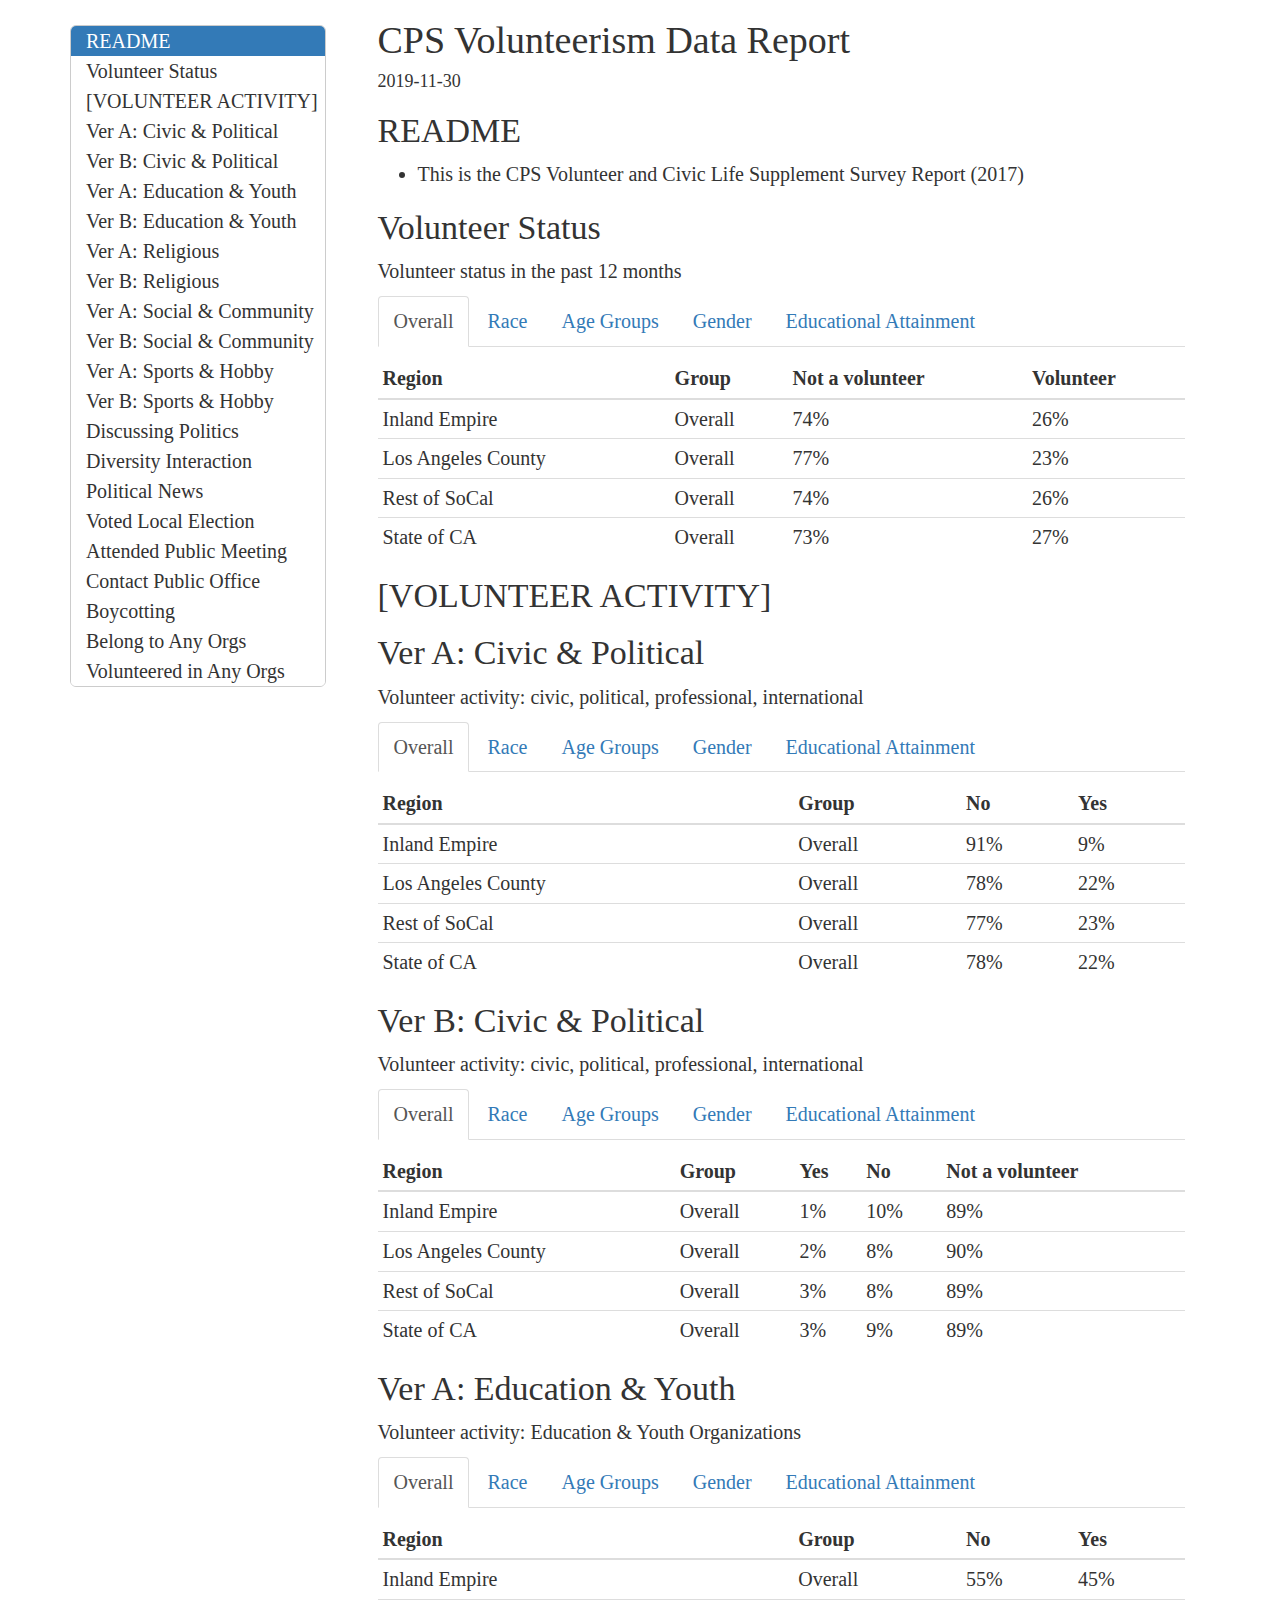
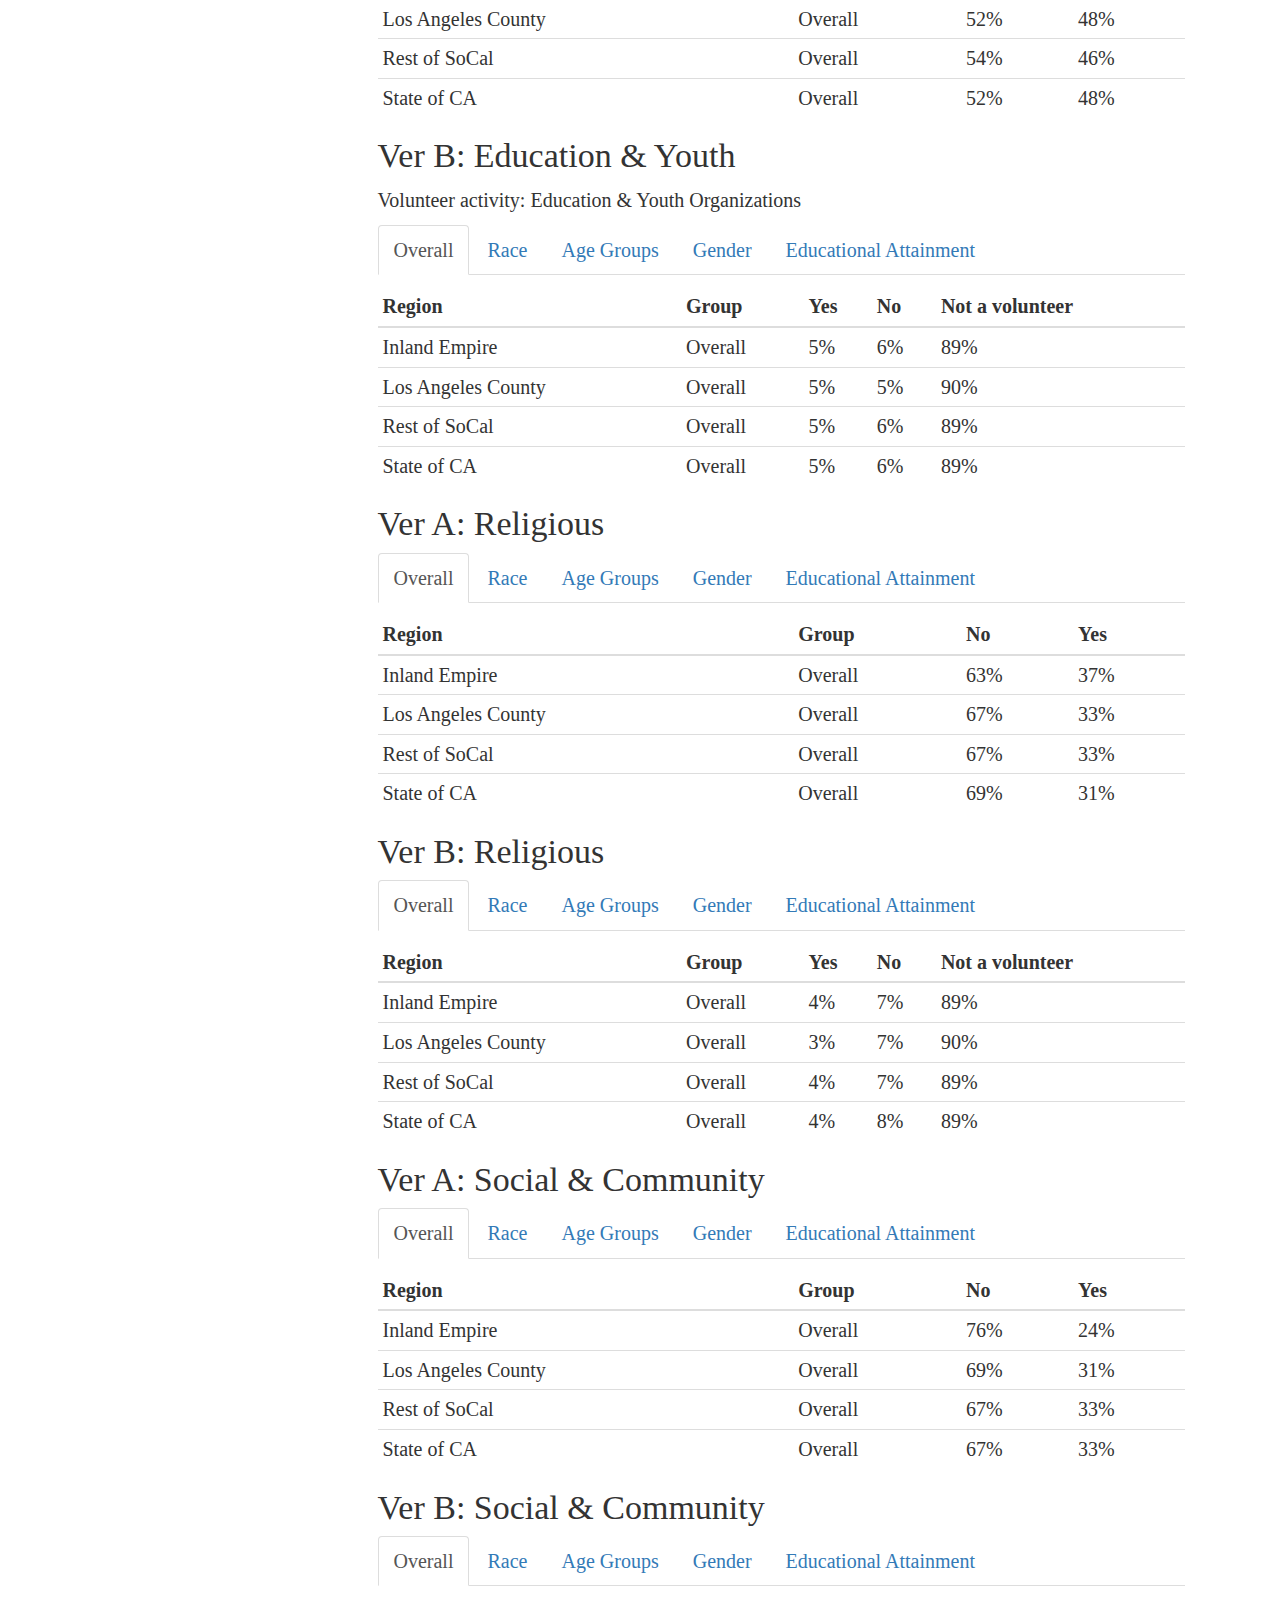
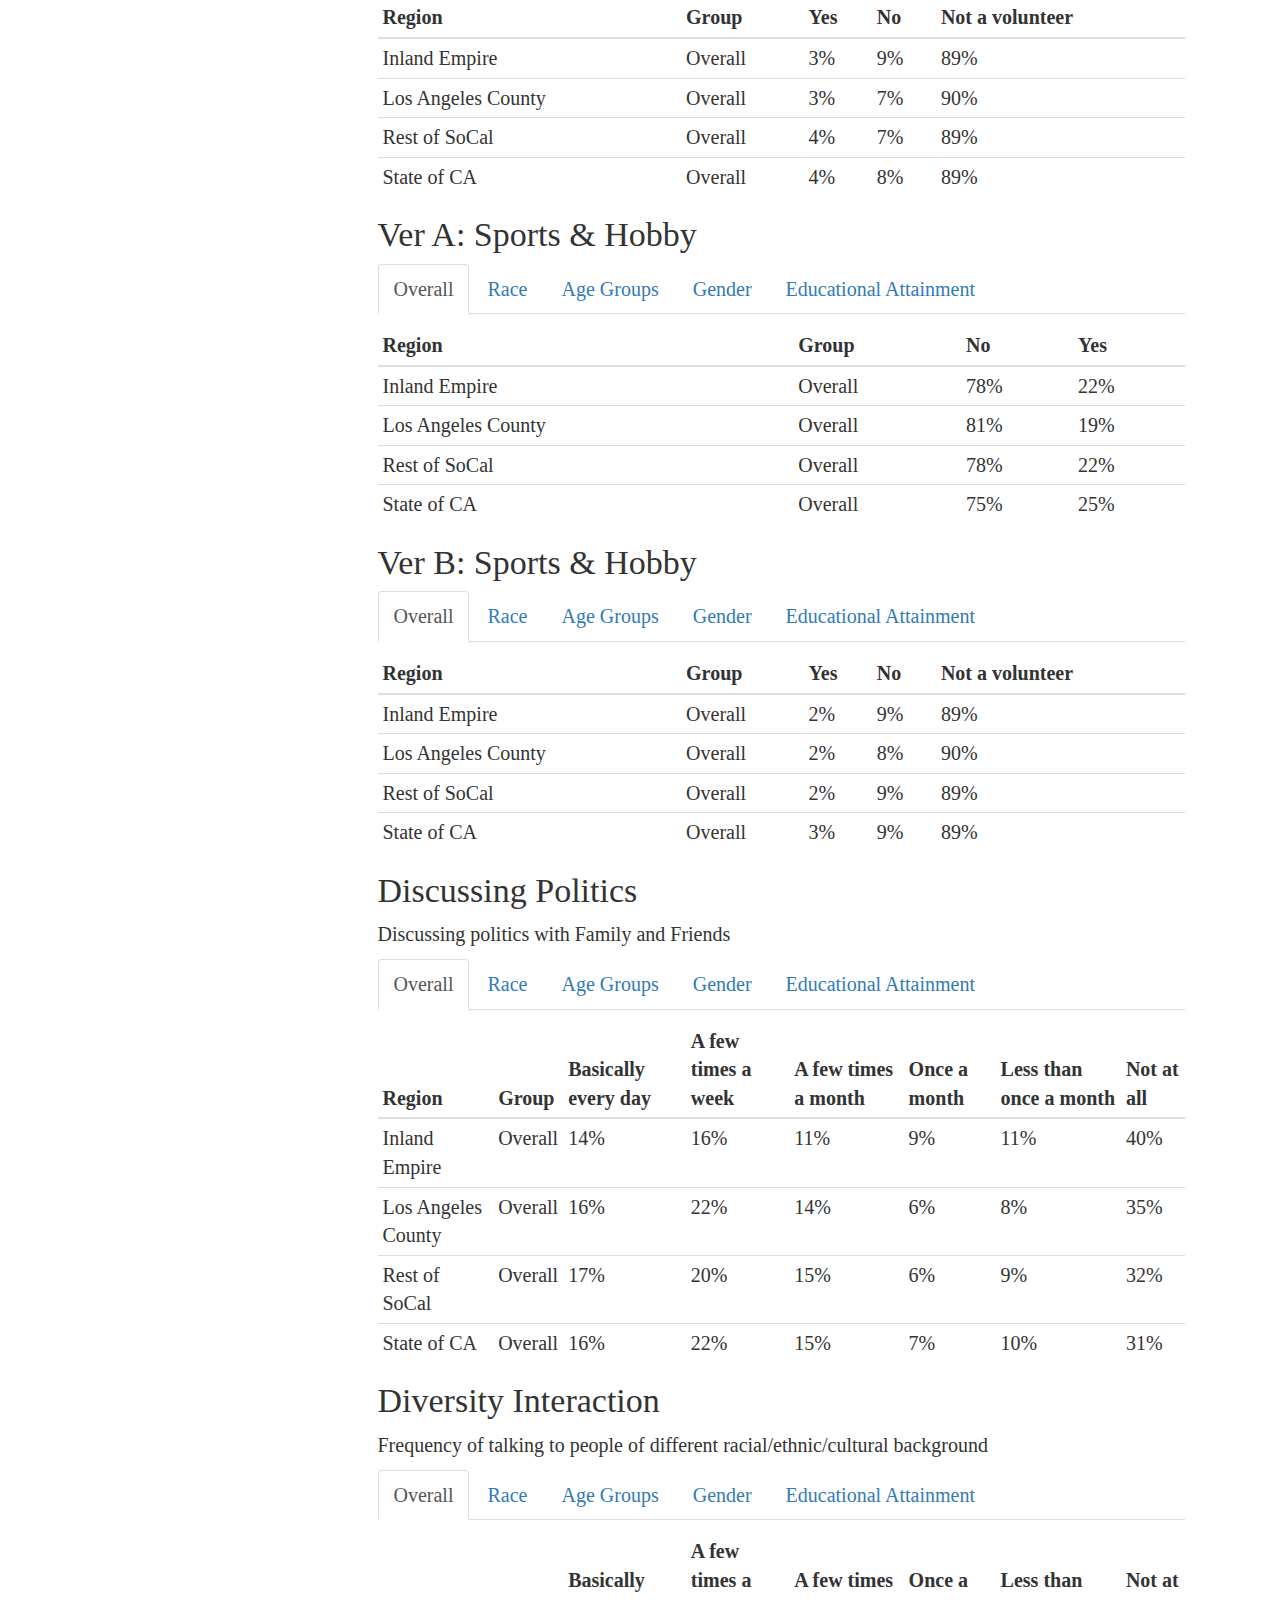
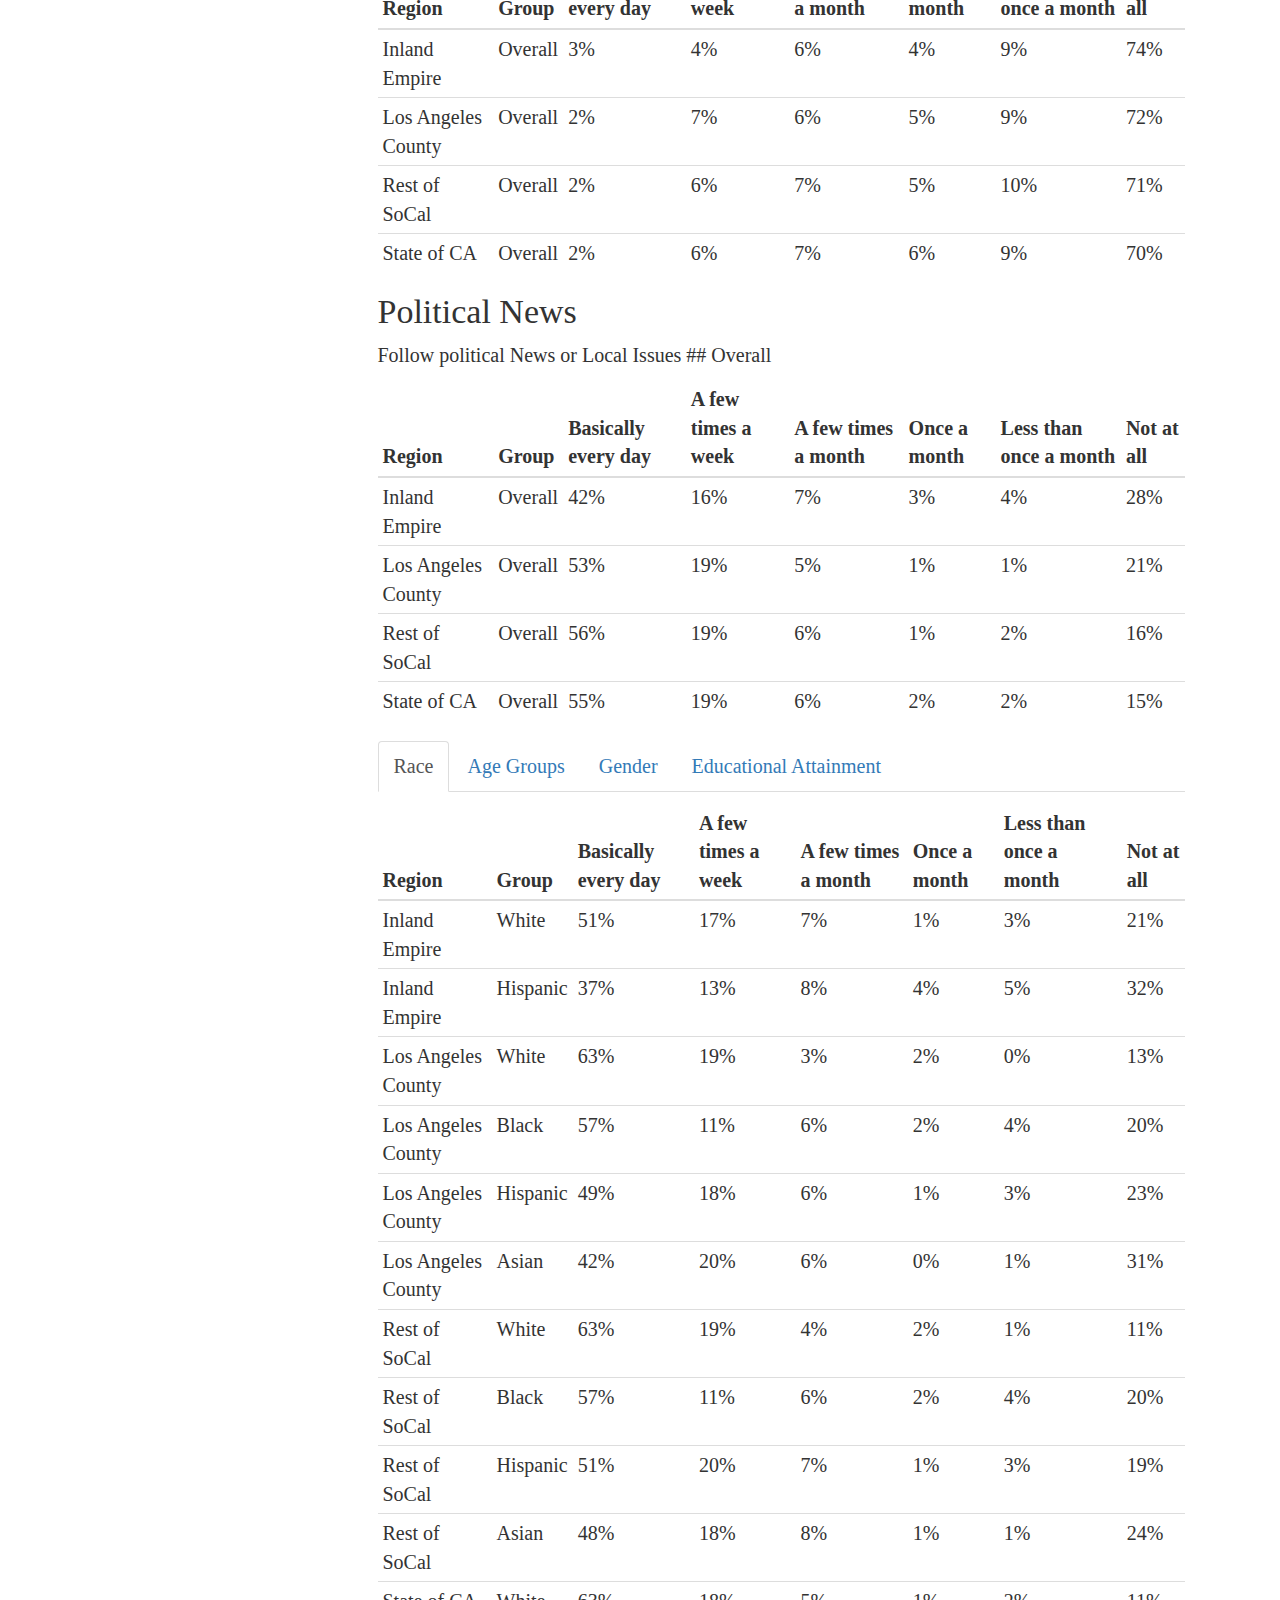
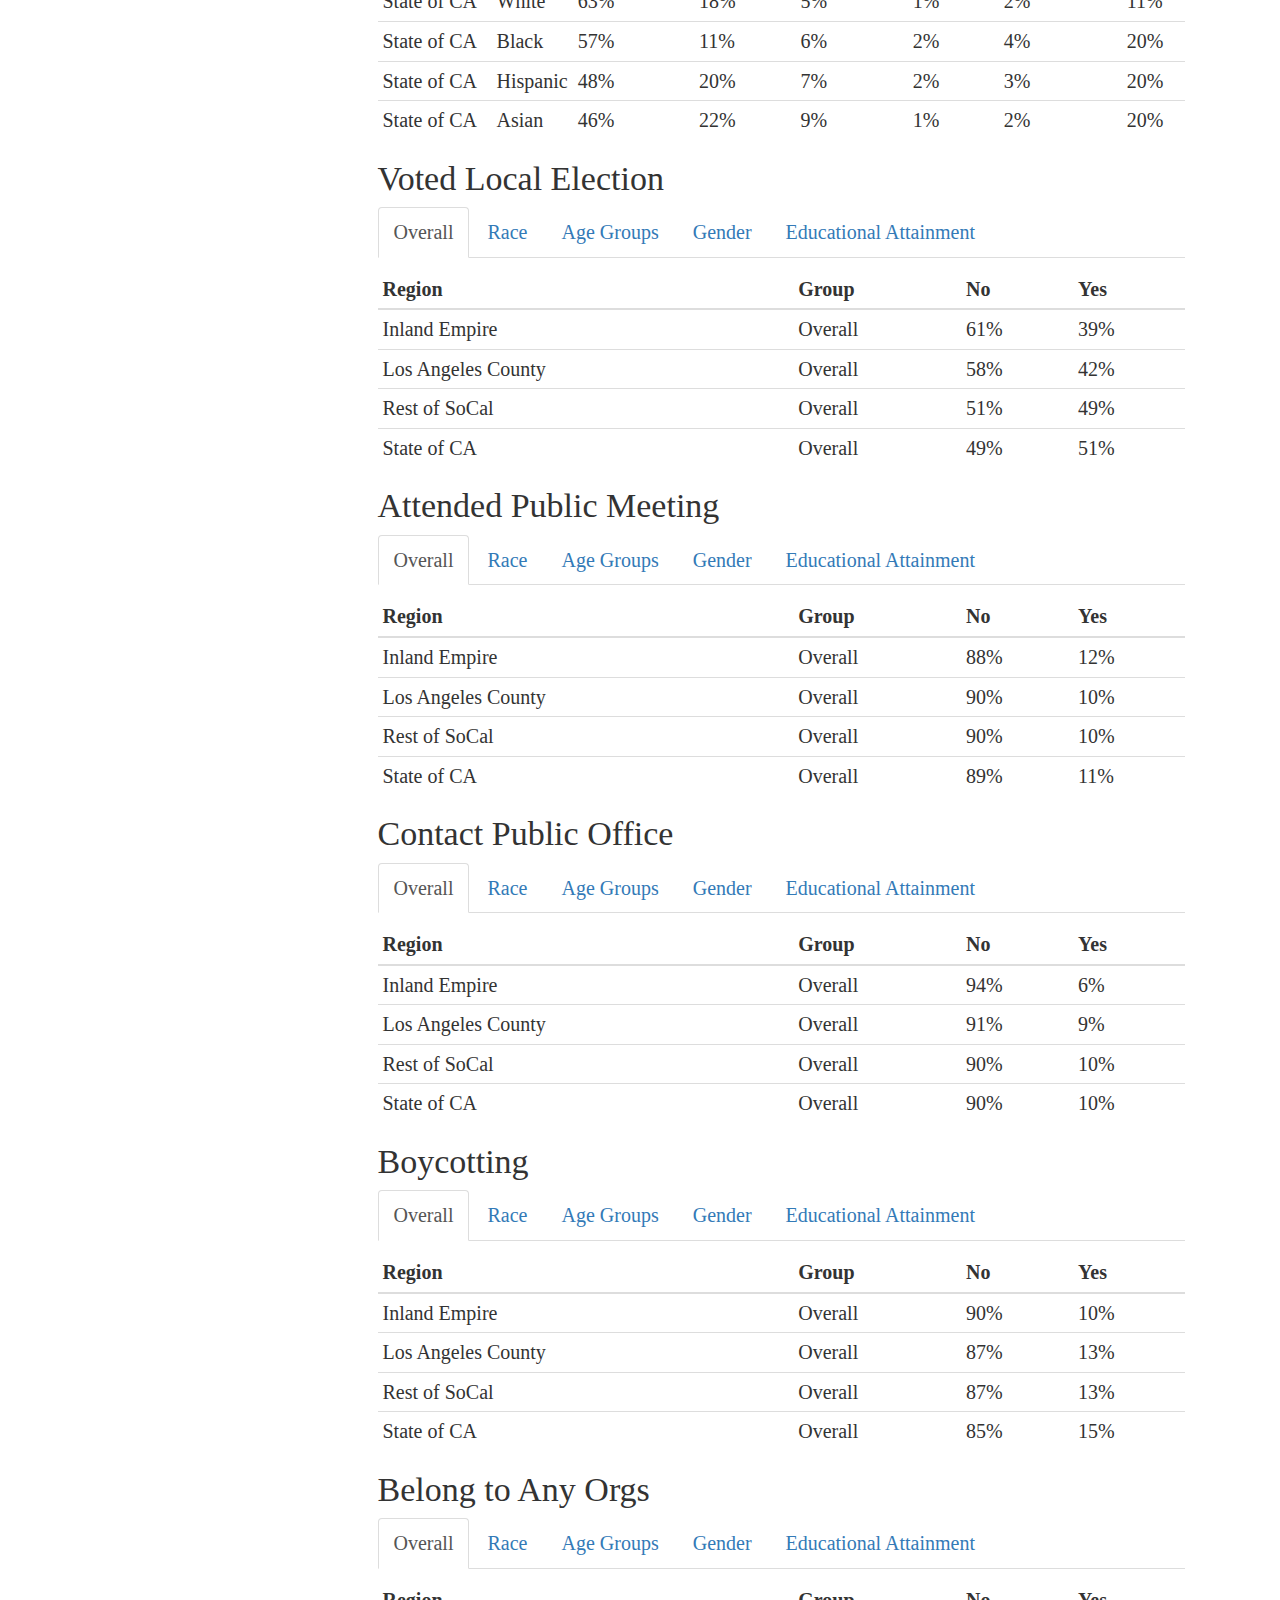
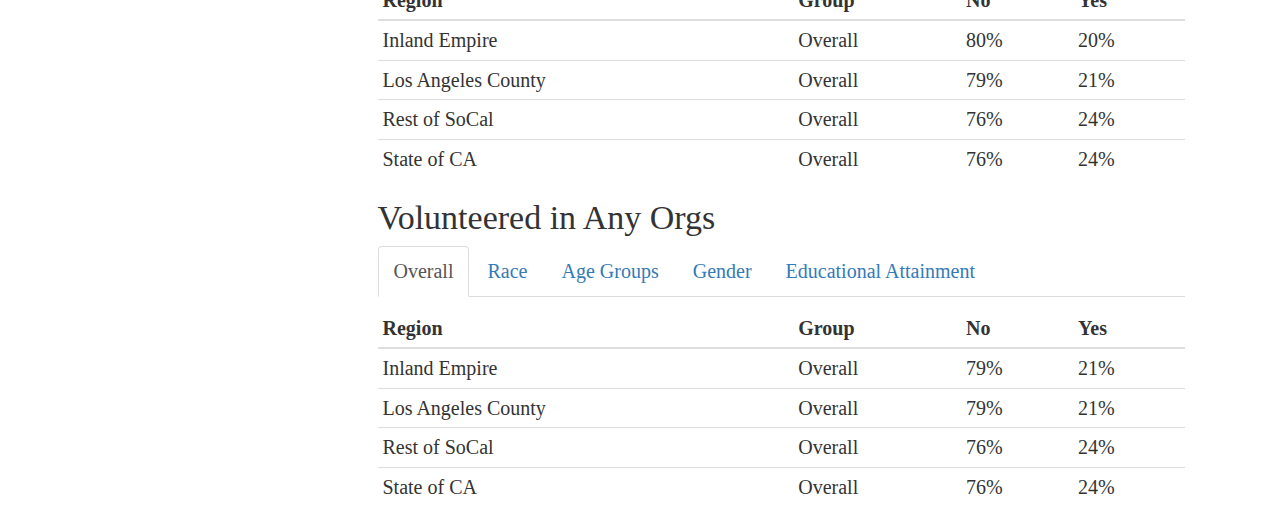
